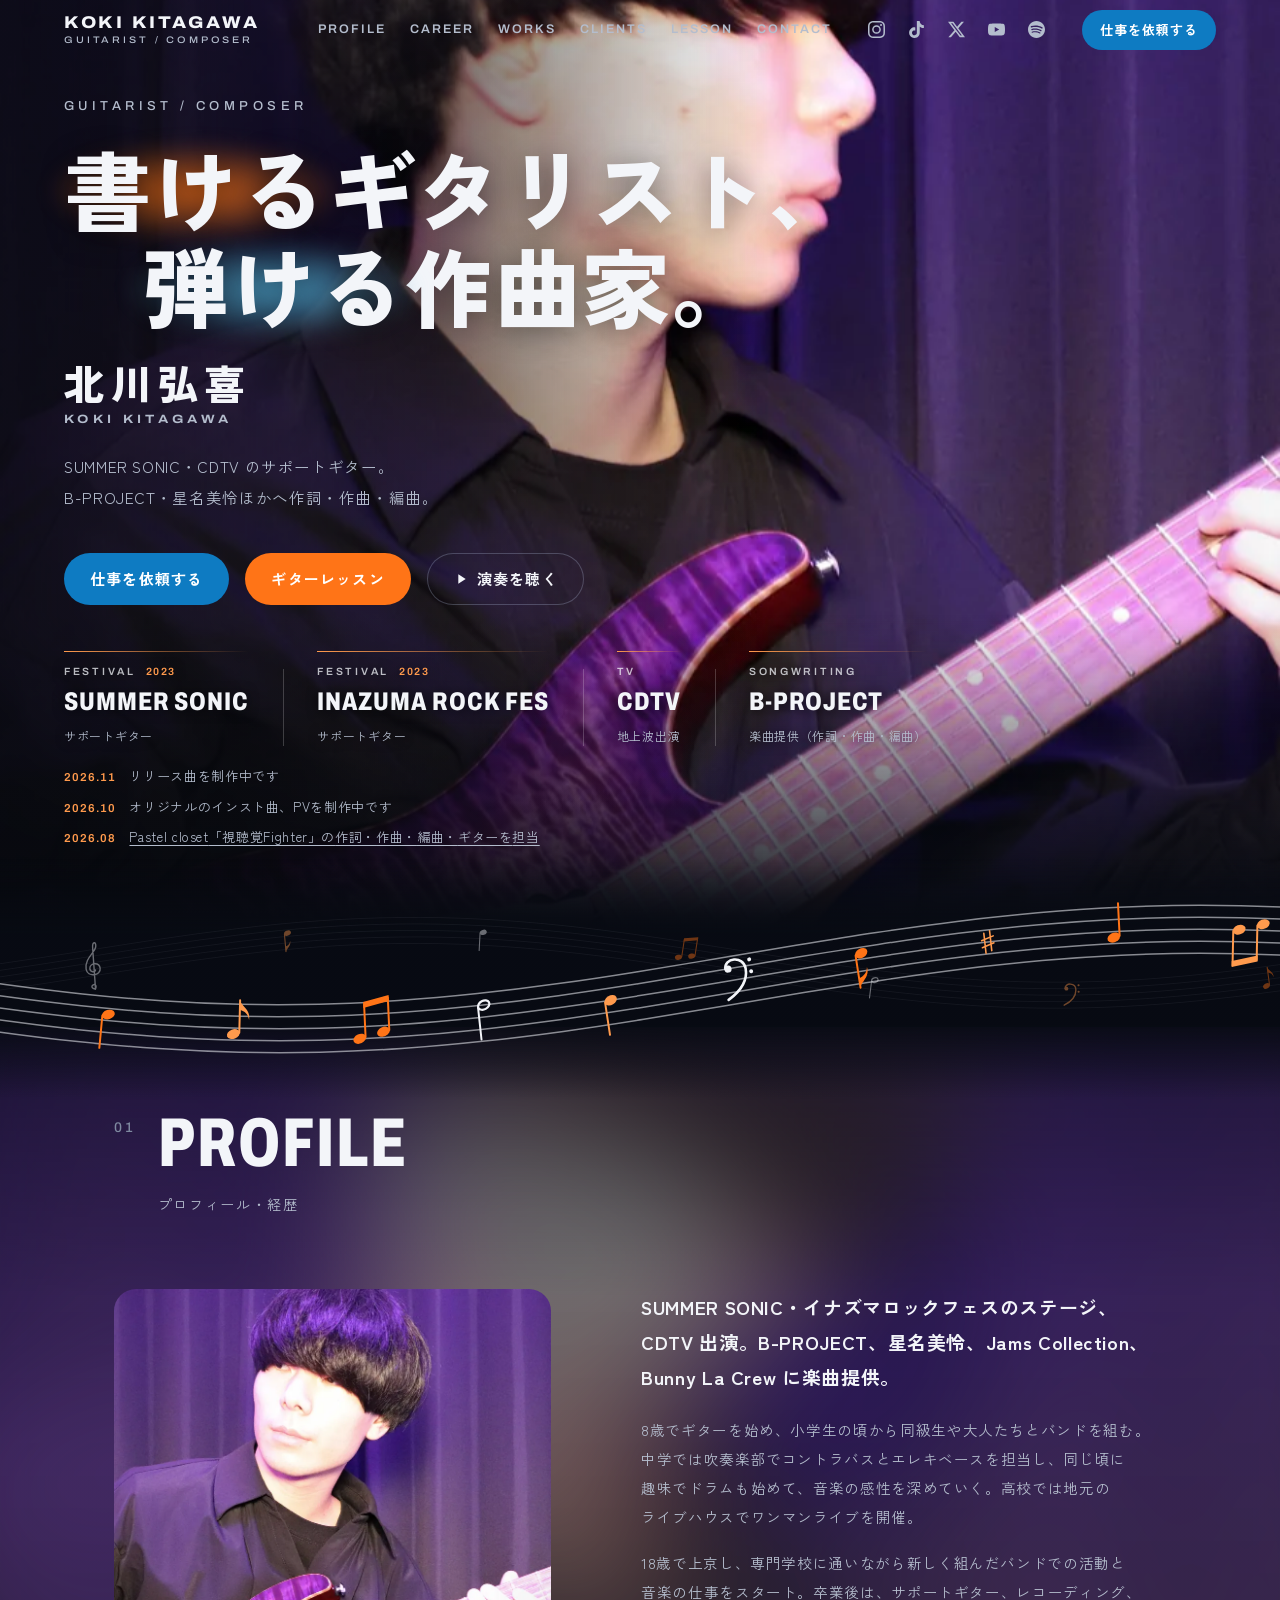
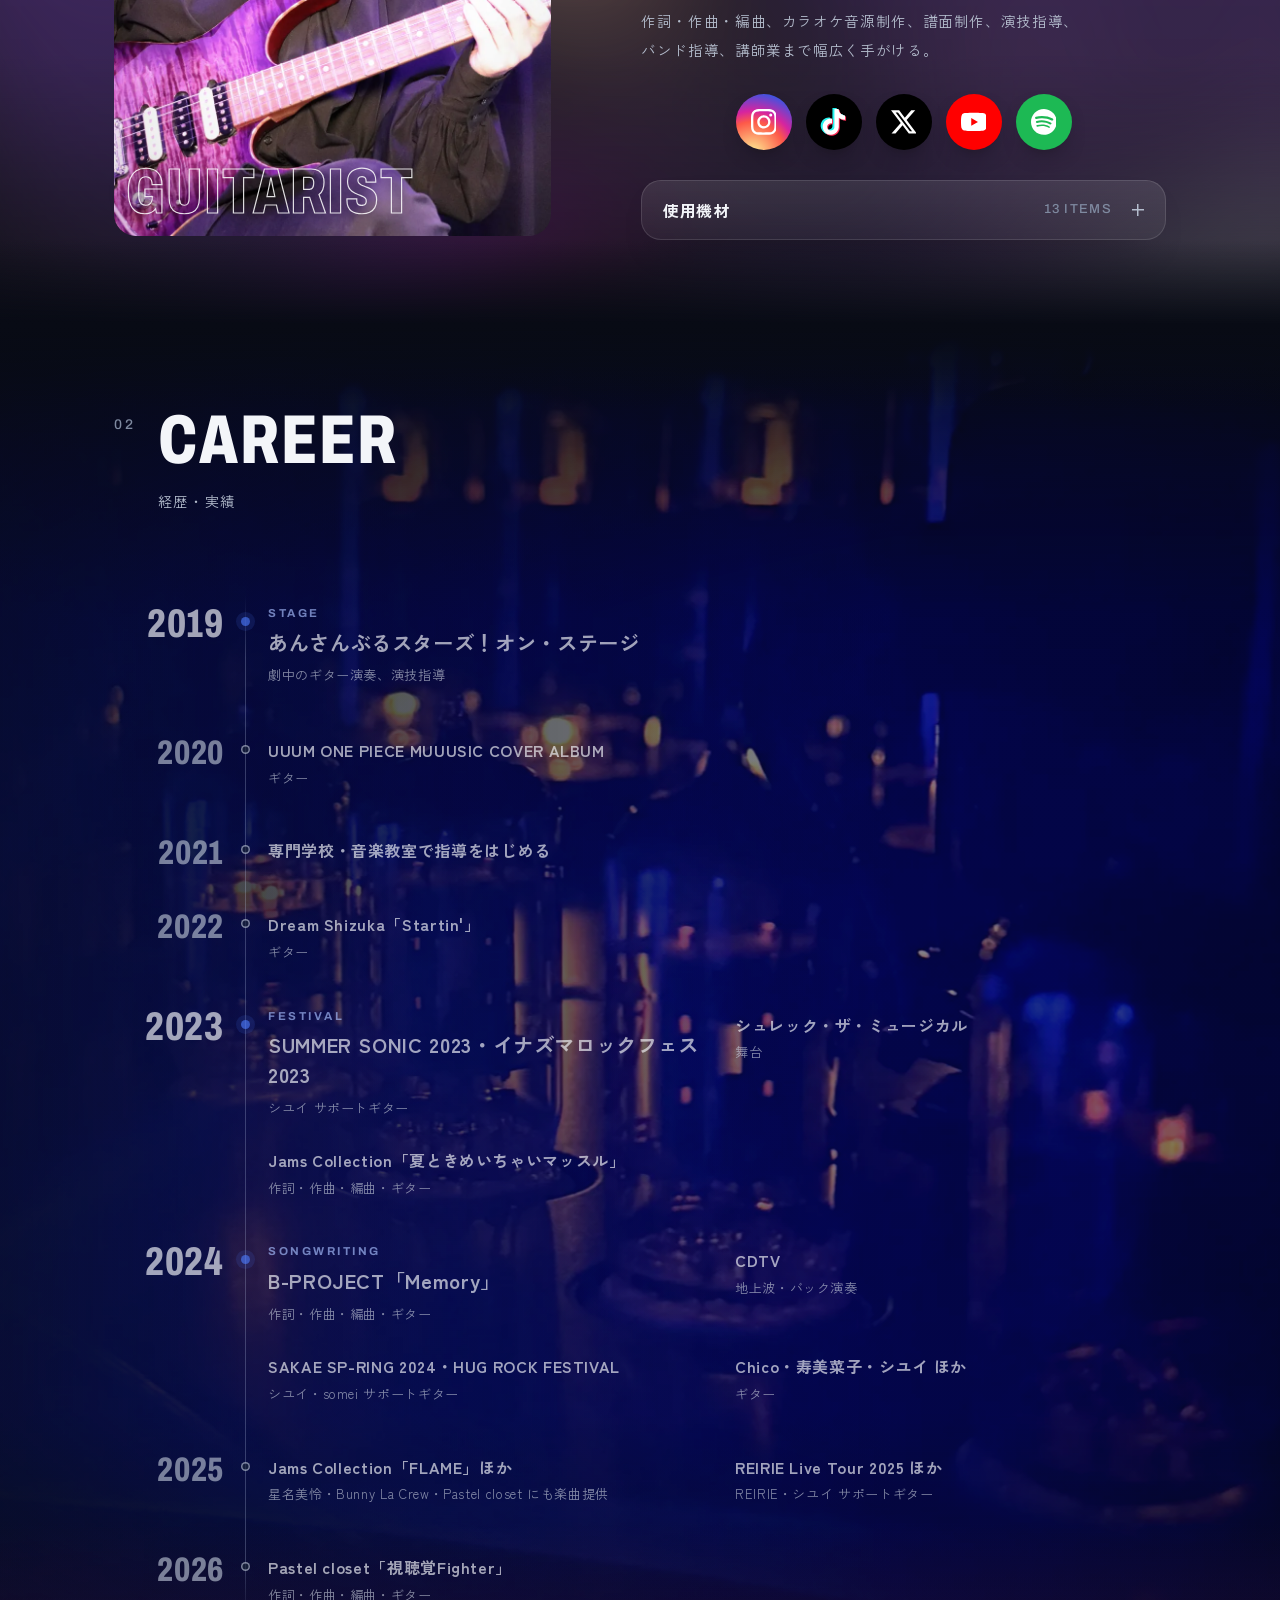
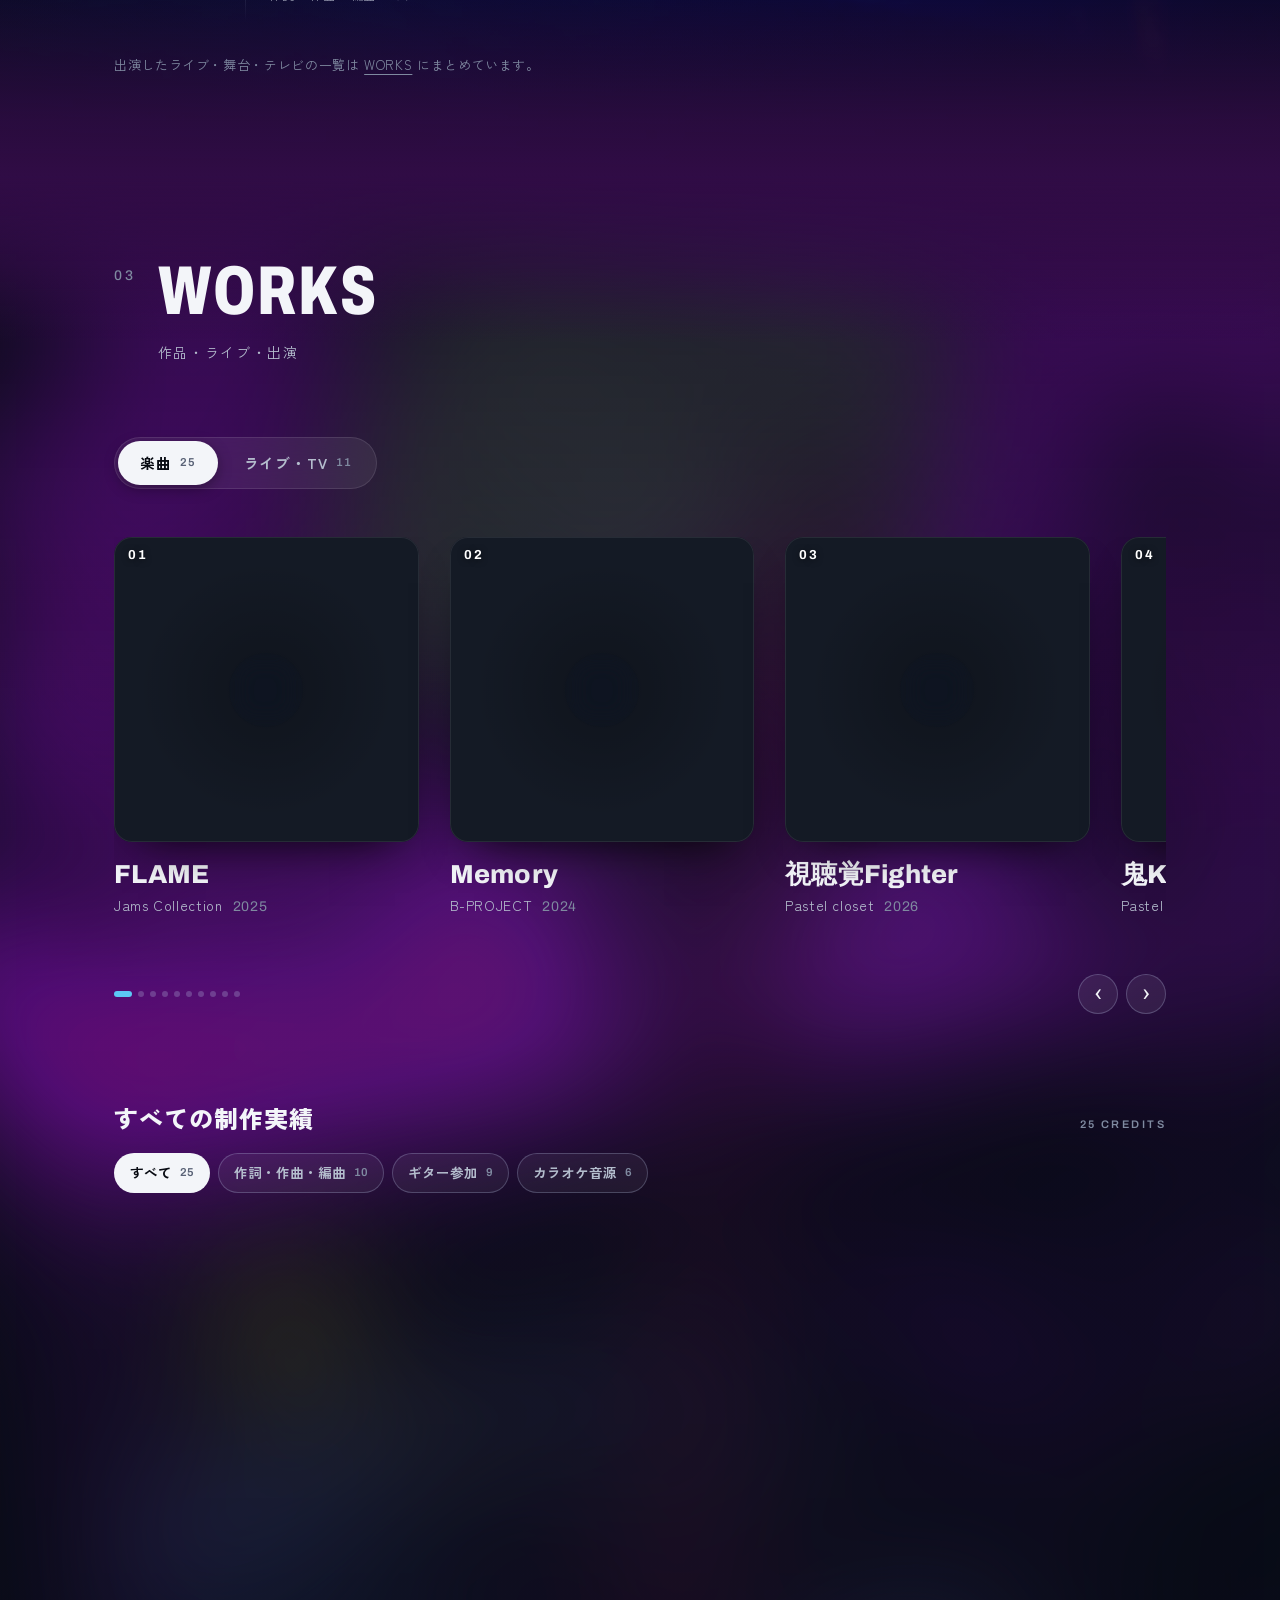
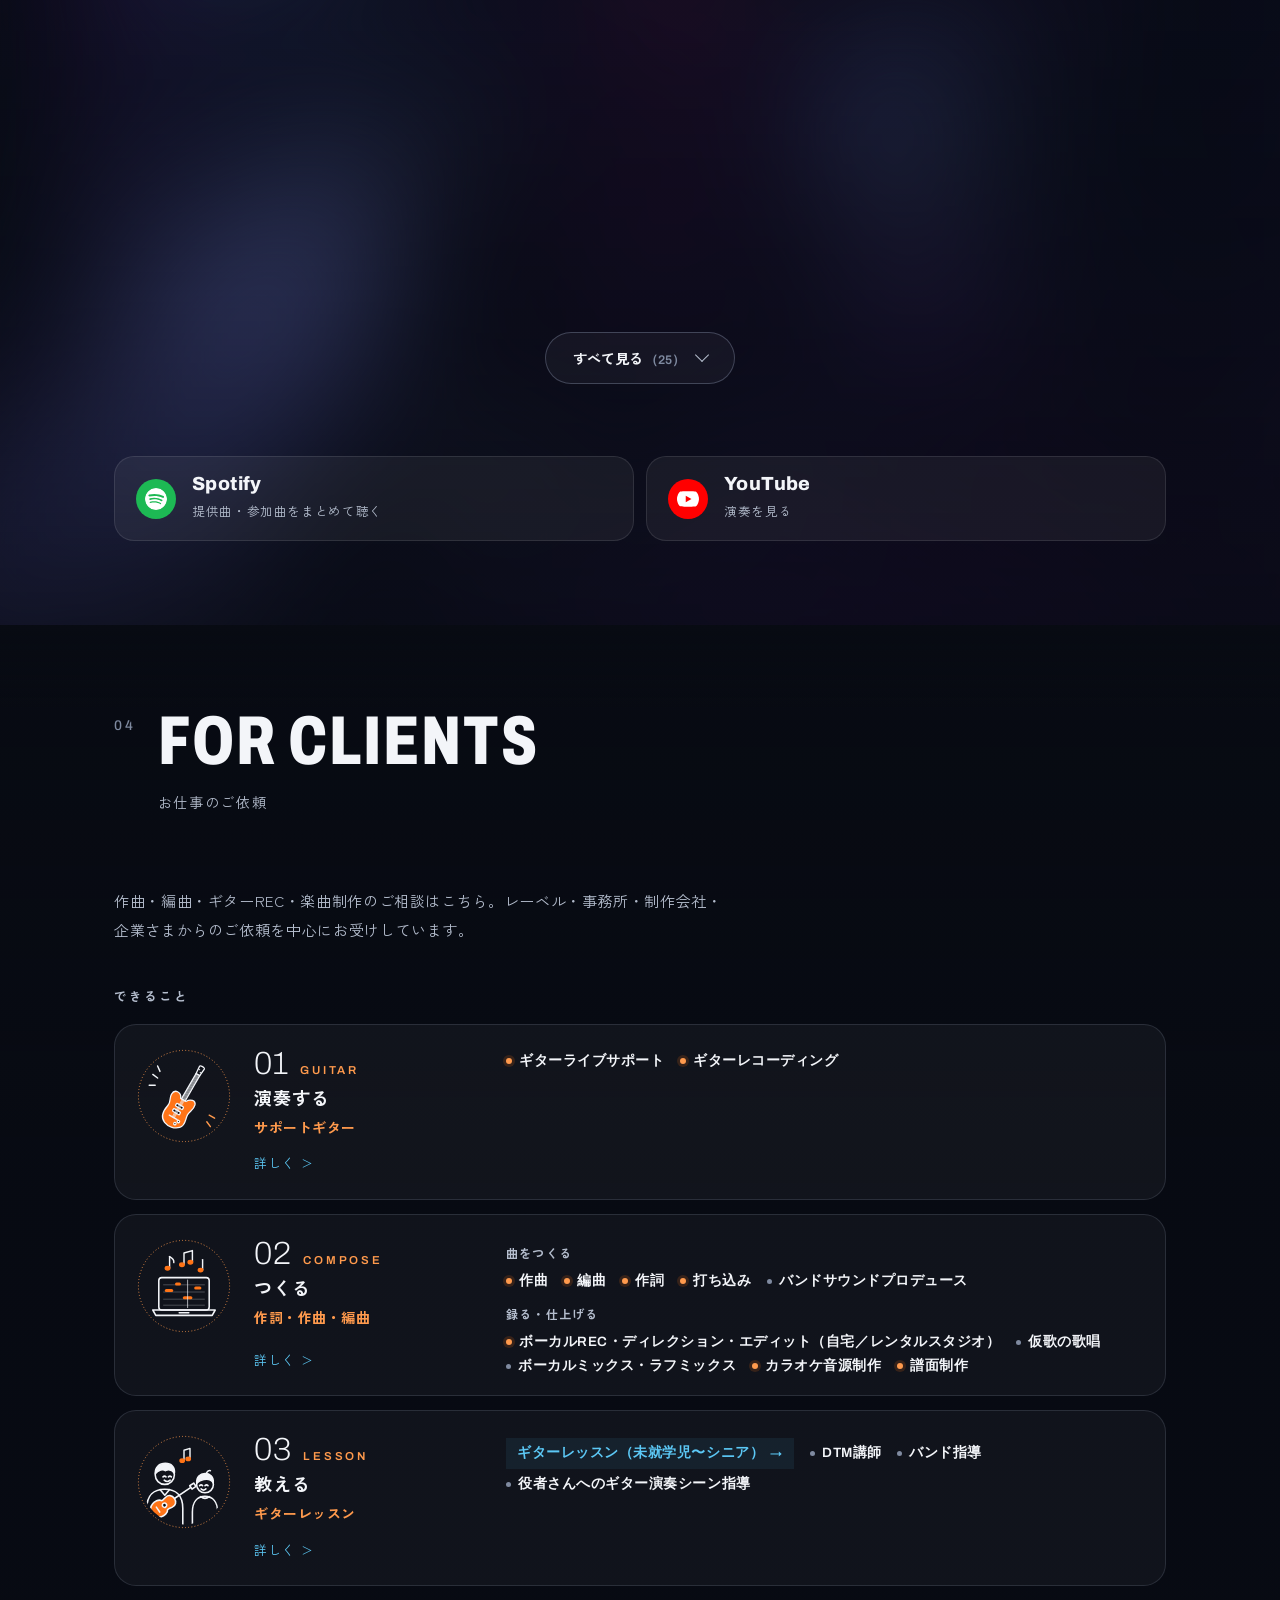
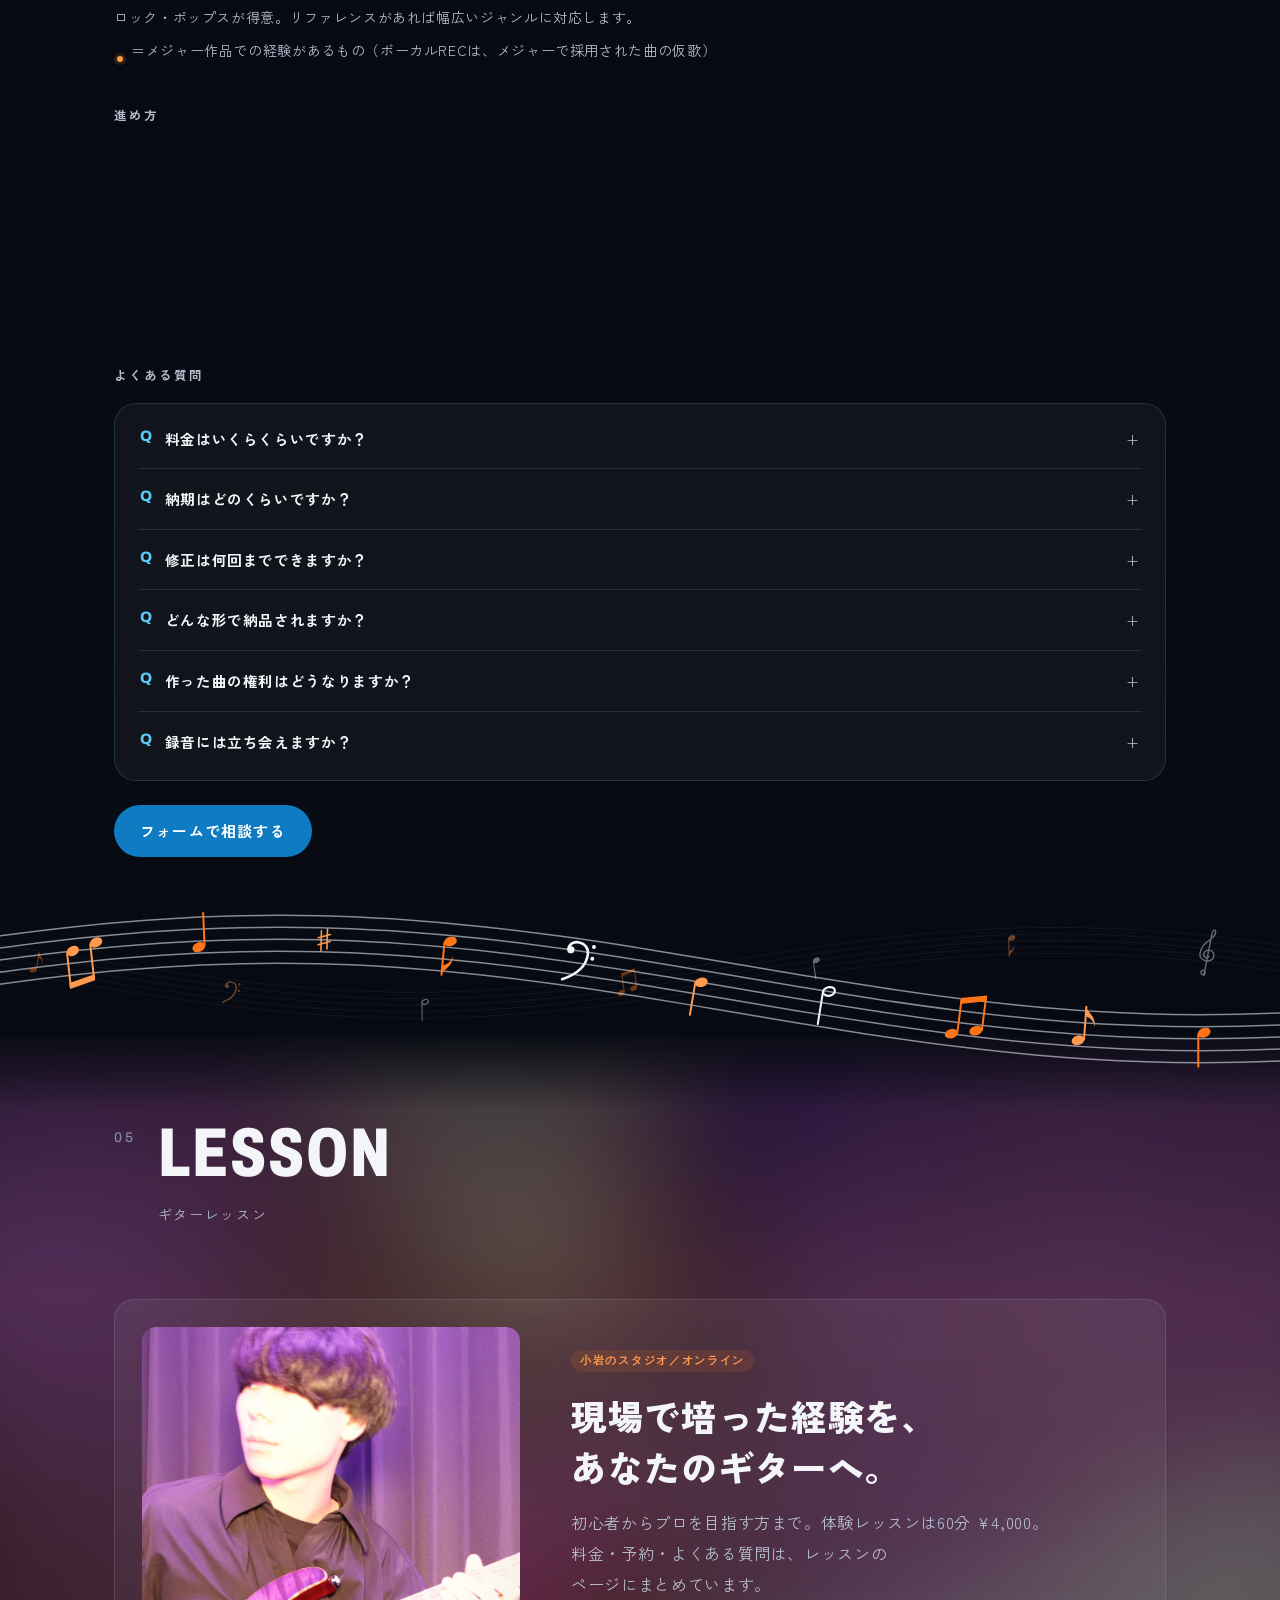
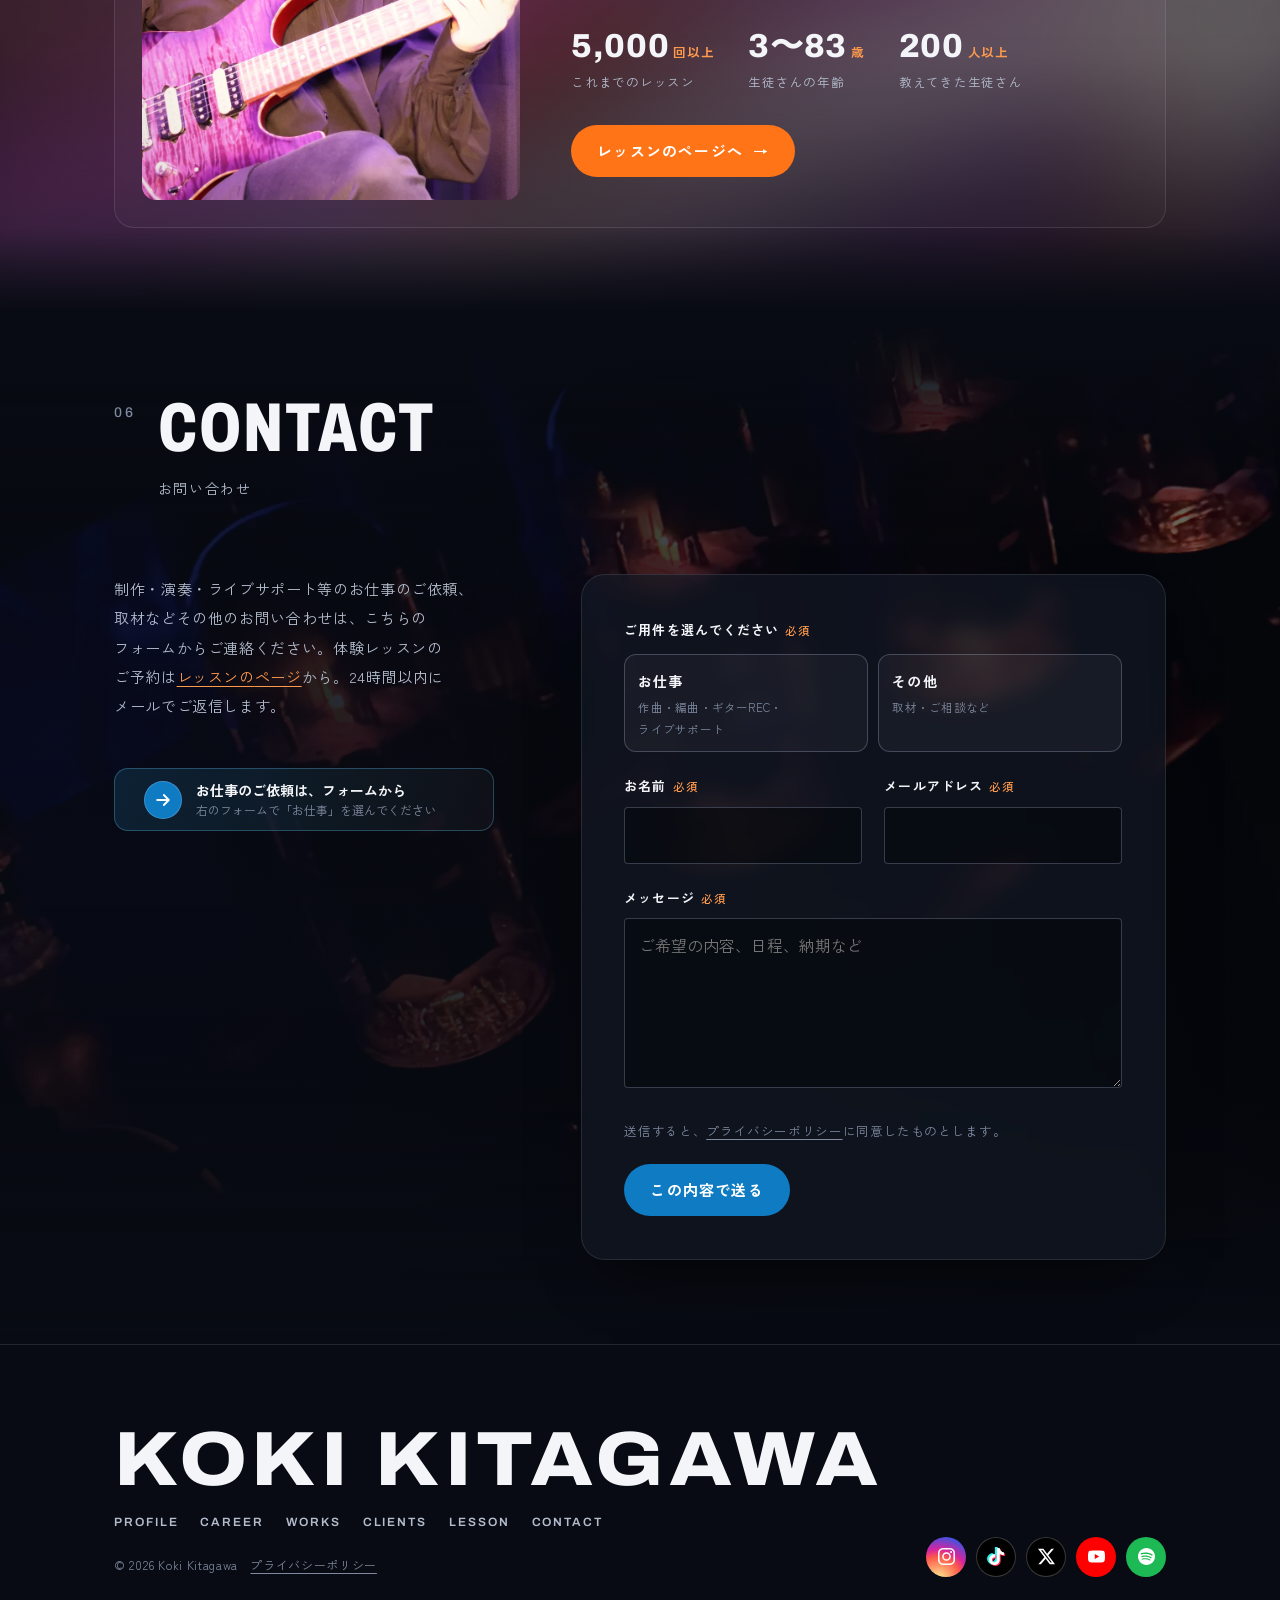
==== index.html @ ab293931 "トップの「演奏を聴く」：押したら制作実績へ移って代表曲（FLAME）をそのまま鳴らす" ====
<!doctype html>
<html lang="ja">
<head>
<meta charset="utf-8">
<meta name="viewport" content="width=device-width, initial-scale=1, viewport-fit=cover">
<meta name="color-scheme" content="dark">
<meta name="theme-color" content="#06080d">
<title>北川弘喜 | ギタリスト・作曲家／小岩・オンラインのギターレッスン Koki Kitagawa</title>
<meta name="description" content="書けるギタリスト、弾ける作曲家。北川弘喜（Koki Kitagawa）の公式サイト。ライブ・舞台・TVでのサポートギター、作詞・作曲・編曲。ギターレッスンは小岩（JR小岩駅近くのスタジオ）とオンラインで、初心者からプロ志向まで。">
<meta property="og:type" content="website">
<meta property="og:site_name" content="北川弘喜 Koki Kitagawa">
<meta property="og:locale" content="ja_JP">
<meta property="og:title" content="北川弘喜 Koki Kitagawa | 書けるギタリスト、弾ける作曲家。">
<meta property="og:description" content="ライブ・舞台・TVのサポートギター、作詞・作曲・編曲、ギターレッスン。">
<link rel="canonical" href="https://kokikitagawa.com/">
<meta property="og:url" content="https://kokikitagawa.com/">
<meta property="og:image" content="https://kokikitagawa.com/img/ogp.jpg">
<meta property="og:image:width" content="1200">
<meta property="og:image:height" content="630">
<meta property="og:image:alt" content="ギターを弾く北川弘喜。書けるギタリスト、弾ける作曲家。">
<meta name="twitter:card" content="summary_large_image">
<script type="application/ld+json">{"@context":"https://schema.org","@type":"ProfilePage","url":"https://kokikitagawa.com/","name":"北川弘喜 Koki Kitagawa 公式サイト","mainEntity":{"@id":"https://kokikitagawa.com/#person"}}</script>
<script type="application/ld+json">{"@context":"https://schema.org","@type":"Person","@id":"https://kokikitagawa.com/#person","name":"北川弘喜","image":"https://kokikitagawa.com/img/ogp.jpg","alternateName":"Koki Kitagawa","jobTitle":["ギタリスト","作曲家","編曲家","ギター講師"],"description":"書けるギタリスト、弾ける作曲家。SUMMER SONIC・イナズマロックフェスのステージ、CDTV 出演。B-PROJECT、星名美怜、Jams Collection、Bunny La Crew に楽曲提供。ライブ・TVのサポートギター、作詞・作曲・編曲のほか、2021年から小岩（東京都江戸川区）とオンラインでギターレッスンを続けている。","address":{"@type":"PostalAddress","addressRegion":"東京都","addressLocality":"江戸川区"},"url":"https://kokikitagawa.com/","sameAs":["https://www.instagram.com/kitagawa_koki/","https://www.tiktok.com/@koki.kitagawa","https://x.com/Gt_koki_","https://www.youtube.com/@KokiKitagawa","https://open.spotify.com/playlist/4vF3Pt0G9U2wvwlmTueu7q"],"knowsAbout":["ギター演奏","ギターレコーディング","作曲","編曲","作詞","ギターレッスン"]}</script>
<script type="application/ld+json">{"@context":"https://schema.org","@type":"WebSite","name":"北川弘喜 Koki Kitagawa","alternateName":["北川弘喜","Koki Kitagawa","KOKI KITAGAWA"],"url":"https://kokikitagawa.com/","inLanguage":"ja"}</script>
<script type="application/ld+json">{"@context":"https://schema.org","@type":"MusicComposition","name":"FLAME","composer":{"@id":"https://kokikitagawa.com/#person"},"lyricist":{"@id":"https://kokikitagawa.com/#person"},"dateCreated":"2025","recordedAs":{"@type":"MusicRecording","name":"FLAME","byArtist":{"@type":"MusicGroup","name":"Jams Collection"},"url":"https://open.spotify.com/track/7sTd15vzgK8YVyr6eWiVcE"}}</script>
<script type="application/ld+json">{"@context":"https://schema.org","@type":"MusicComposition","name":"Memory","composer":{"@id":"https://kokikitagawa.com/#person"},"lyricist":{"@id":"https://kokikitagawa.com/#person"},"dateCreated":"2024","recordedAs":{"@type":"MusicRecording","name":"Memory","byArtist":{"@type":"MusicGroup","name":"B-PROJECT"},"url":"https://open.spotify.com/track/3laM9HmVwaKT9ooW8K7pv5"}}</script>
<script type="application/ld+json">{"@context":"https://schema.org","@type":"MusicComposition","name":"視聴覚Fighter","composer":{"@id":"https://kokikitagawa.com/#person"},"lyricist":{"@id":"https://kokikitagawa.com/#person"},"dateCreated":"2026","recordedAs":{"@type":"MusicRecording","name":"視聴覚Fighter","byArtist":{"@type":"MusicGroup","name":"Pastel closet"},"url":"https://open.spotify.com/track/7d7lYGu9Xw5cHC8EYxwH4H"}}</script>
<script type="application/ld+json">{"@context":"https://schema.org","@type":"MusicComposition","name":"Now Feel Saddest!?","composer":{"@id":"https://kokikitagawa.com/#person"},"lyricist":{"@id":"https://kokikitagawa.com/#person"},"dateCreated":"2025","recordedAs":{"@type":"MusicRecording","name":"Now Feel Saddest!?","byArtist":{"@type":"MusicGroup","name":"星名美怜"},"url":"https://open.spotify.com/track/3QgR9KoAAjvt9fkKb9TSED"}}</script>
<script type="application/ld+json">{"@context":"https://schema.org","@type":"MusicComposition","name":"恋のエビデンス","composer":{"@id":"https://kokikitagawa.com/#person"},"lyricist":{"@id":"https://kokikitagawa.com/#person"},"dateCreated":"2025","recordedAs":{"@type":"MusicRecording","name":"恋のエビデンス","byArtist":{"@type":"MusicGroup","name":"Bunny La Crew"},"url":"https://open.spotify.com/track/7HQPCWoHAbQt44sOzpCib1"}}</script>
<script type="application/ld+json">{"@context":"https://schema.org","@type":"MusicComposition","name":"鬼KawaWe!!!","composer":{"@id":"https://kokikitagawa.com/#person"},"lyricist":{"@id":"https://kokikitagawa.com/#person"},"dateCreated":"2025","recordedAs":{"@type":"MusicRecording","name":"鬼KawaWe!!!","byArtist":{"@type":"MusicGroup","name":"Pastel closet"},"url":"https://open.spotify.com/track/41yUuXdDjcWTkUsHoptqqs"}}</script>
<link rel="preconnect" href="https://fonts.googleapis.com">
<link rel="preconnect" href="https://fonts.gstatic.com" crossorigin>
<link href="https://fonts.googleapis.com/css2?family=Archivo:wdth,wght@72..118,300..900&family=Zen+Kaku+Gothic+New:wght@400;500;700;900&display=swap" rel="stylesheet">
<link rel="icon" href="assets/favicon-48.png" sizes="48x48" type="image/png">
<link rel="apple-touch-icon" href="assets/apple-touch-icon.png">
<link rel="manifest" href="site.webmanifest">
<meta name="apple-mobile-web-app-title" content="北川弘喜">
<link rel="stylesheet" href="assets/css/kk-design-system.css?v=69foca">
<link rel="stylesheet" href="assets/css/site.css?v=1sk9aet">
<style>.ph-guitar::before{background-image:url("img/guitar-900.webp")}.ph-studio::before{background-image:url("img/studio-1000.webp")}.ph-lesson::before{background-image:url("img/lesson-900.webp")}.ph-stage::before{background-image:url("img/stage-1000.webp")}.ph-live::before{background-image:url("img/live-720.webp")}.ph-pedal::before{background-image:url("img/pedal-1200.webp")}.ph-play::before{background-image:url("img/play-1400.webp")}.ph-desk::before{background-image:url("img/desk-900.webp")}.ph-hands::before{background-image:url("img/hands-1400.webp")}.ph-guitars::before{background-image:url("img/guitars-900.webp")}#profile.sbg::before,#profile .sbg-low{background-image:url("img/profile-900.webp")}#works.sbg::before{background-image:url("img/studio-1000.webp")}#lesson.sbg::before{background-image:url("img/lesson-900.webp")}</style>
<script>document.documentElement.classList.add("js")</script>
<script async src="https://www.googletagmanager.com/gtag/js?id=G-5JD2YM6KF8"></script>
<script>window.dataLayer=window.dataLayer||[];function gtag(){dataLayer.push(arguments)}gtag("js",new Date());var kkF={ig:"instagram",x:"x",yt:"youtube",tt:"tiktok",sp:"spotify"}[(new URLSearchParams(location.search).get("from")||"").toLowerCase()];gtag("config","G-5JD2YM6KF8",{page_location:location.origin+location.pathname+(kkF?"?utm_source="+kkF+"&utm_medium=social":""),page_referrer:document.referrer.split("?")[0]});
document.addEventListener("click",function(e){var a=e.target.closest&&e.target.closest("a[href]");if(!a)return;var h=a.getAttribute("href")||"",w=location.pathname;if(/line\.me/.test(h))gtag("event","line_click",{place:w});else if(/yoyaku\.html/.test(h))gtag("event","booking_page_click",{place:w});else if(/lesson\.html/.test(h))gtag("event","lesson_page_click",{place:w});},true);</script>
</head>
<body>
<a class="sr" href="#main">本文へ</a>
<header class="hd" id="hd">
  <div class="wrap">
    <a class="logo" href="#top" aria-label="KOKI KITAGAWA トップへ">KOKI KITAGAWA<small>GUITARIST / COMPOSER</small></a>
    <nav class="nav" id="nav" aria-label="ページ内">
      <a href="#profile">PROFILE</a><a href="#career">CAREER</a><a href="#works">WORKS</a><a href="#clients">CLIENTS</a><a href="lesson.html">LESSON</a><a href="#contact">CONTACT</a>
    </nav>
    <div class="sns"><a class="c-ig" href="https://www.instagram.com/kitagawa_koki/" target="_blank" rel="noopener" aria-label="Instagram"><svg viewBox="0 0 24 24" aria-hidden="true"><path d="M7.0301.084c-1.2768.0602-2.1487.264-2.911.5634-.7888.3075-1.4575.72-2.1228 1.3877-.6652.6677-1.075 1.3368-1.3802 2.127-.2954.7638-.4956 1.6365-.552 2.914-.0564 1.2775-.0689 1.6882-.0626 4.947.0062 3.2586.0206 3.6671.0825 4.9473.061 1.2765.264 2.1482.5635 2.9107.308.7889.72 1.4573 1.388 2.1228.6679.6655 1.3365 1.0743 2.1285 1.38.7632.295 1.6361.4961 2.9134.552 1.2773.056 1.6884.069 4.9462.0627 3.2578-.0062 3.668-.0207 4.9478-.0814 1.28-.0607 2.147-.2652 2.9098-.5633.7889-.3086 1.4578-.72 2.1228-1.3881.665-.6682 1.0745-1.3378 1.3795-2.1284.2957-.7632.4966-1.636.552-2.9124.056-1.2809.0692-1.6898.063-4.948-.0063-3.2583-.021-3.6668-.0817-4.9465-.0607-1.2797-.264-2.1487-.5633-2.9117-.3084-.7889-.72-1.4568-1.3876-2.1228C21.2982 1.33 20.628.9208 19.8378.6165 19.074.321 18.2017.1197 16.9244.0645 15.6471.0093 15.236-.005 11.977.0014 8.718.0076 8.31.0215 7.0301.0839m.1402 21.6932c-1.17-.0509-1.8053-.2453-2.2287-.408-.5606-.216-.96-.4771-1.3819-.895-.422-.4178-.6811-.8186-.9-1.378-.1644-.4234-.3624-1.058-.4171-2.228-.0595-1.2645-.072-1.6442-.079-4.848-.007-3.2037.0053-3.583.0607-4.848.05-1.169.2456-1.805.408-2.2282.216-.5613.4762-.96.895-1.3816.4188-.4217.8184-.6814 1.3783-.9003.423-.1651 1.0575-.3614 2.227-.4171 1.2655-.06 1.6447-.072 4.848-.079 3.2033-.007 3.5835.005 4.8495.0608 1.169.0508 1.8053.2445 2.228.408.5608.216.96.4754 1.3816.895.4217.4194.6816.8176.9005 1.3787.1653.4217.3617 1.056.4169 2.2263.0602 1.2655.0739 1.645.0796 4.848.0058 3.203-.0055 3.5834-.061 4.848-.051 1.17-.245 1.8055-.408 2.2294-.216.5604-.4763.96-.8954 1.3814-.419.4215-.8181.6811-1.3783.9-.4224.1649-1.0577.3617-2.2262.4174-1.2656.0595-1.6448.072-4.8493.079-3.2045.007-3.5825-.006-4.848-.0608M16.953 5.5864A1.44 1.44 0 1 0 18.39 4.144a1.44 1.44 0 0 0-1.437 1.4424M5.8385 12.012c.0067 3.4032 2.7706 6.1557 6.173 6.1493 3.4026-.0065 6.157-2.7701 6.1506-6.1733-.0065-3.4032-2.771-6.1565-6.174-6.1498-3.403.0067-6.156 2.771-6.1496 6.1738M8 12.0077a4 4 0 1 1 4.008 3.9921A3.9996 3.9996 0 0 1 8 12.0077"/></svg></a><a class="c-tt" href="https://www.tiktok.com/@koki.kitagawa" target="_blank" rel="noopener" aria-label="TikTok"><svg viewBox="0 0 24 24" aria-hidden="true"><path d="M12.53.02c1.31-.02 2.61-.01 3.91-.02.08 1.53.63 3.09 1.75 4.17 1.12 1.11 2.7 1.62 4.24 1.79v4.03c-1.44-.05-2.89-.35-4.2-.97-.57-.26-1.1-.59-1.62-.93-.01 2.92.01 5.84-.02 8.75-.08 1.4-.54 2.79-1.35 3.94-1.31 1.92-3.58 3.17-5.91 3.21-1.43.08-2.86-.31-4.08-1.03-2.02-1.19-3.44-3.37-3.65-5.71-.02-.5-.03-1-.01-1.49.18-1.9 1.12-3.72 2.58-4.96 1.66-1.44 3.98-2.13 6.15-1.72.02 1.48-.04 2.96-.04 4.44-.99-.32-2.15-.23-3.02.37-.63.41-1.11 1.04-1.36 1.75-.21.51-.15 1.07-.14 1.61.24 1.64 1.82 3.02 3.5 2.87 1.12-.01 2.19-.66 2.77-1.61.19-.33.4-.67.41-1.06.1-1.79.06-3.57.07-5.36.01-4.03-.01-8.05.02-12.07z"/></svg></a><a class="c-x" href="https://x.com/Gt_koki_" target="_blank" rel="noopener" aria-label="X"><svg viewBox="0 0 24 24" aria-hidden="true"><path d="M18.901 1.153h3.68l-8.04 9.19L24 22.846h-7.406l-5.8-7.584-6.638 7.584H.474l8.6-9.83L0 1.154h7.594l5.243 6.932ZM17.61 20.644h2.039L6.486 3.24H4.298Z"/></svg></a><a class="c-yt" href="https://www.youtube.com/@KokiKitagawa" target="_blank" rel="noopener" aria-label="YouTube"><svg viewBox="0 0 24 24" aria-hidden="true"><path d="M23.498 6.186a3.016 3.016 0 0 0-2.122-2.136C19.505 3.545 12 3.545 12 3.545s-7.505 0-9.377.505A3.017 3.017 0 0 0 .502 6.186C0 8.07 0 12 0 12s0 3.93.502 5.814a3.016 3.016 0 0 0 2.122 2.136c1.871.505 9.376.505 9.376.505s7.505 0 9.377-.505a3.015 3.015 0 0 0 2.122-2.136C24 15.93 24 12 24 12s0-3.93-.502-5.814zM9.545 15.568V8.432L15.818 12l-6.273 3.568z"/></svg></a><a class="c-sp" href="https://open.spotify.com/playlist/4vF3Pt0G9U2wvwlmTueu7q" target="_blank" rel="noopener" aria-label="Spotify"><svg viewBox="0 0 24 24" aria-hidden="true"><path d="M12 0C5.4 0 0 5.4 0 12s5.4 12 12 12 12-5.4 12-12S18.66 0 12 0zm5.521 17.34c-.24.359-.66.48-1.021.24-2.82-1.74-6.36-2.101-10.561-1.141-.418.122-.779-.179-.899-.539-.12-.421.18-.78.54-.9 4.56-1.021 8.52-.6 11.64 1.32.42.18.479.659.301 1.02zm1.44-3.3c-.301.42-.841.6-1.262.3-3.239-1.98-8.159-2.58-11.939-1.38-.479.12-1.02-.12-1.14-.6-.12-.48.12-1.021.6-1.141C9.6 9.9 15 10.561 18.72 12.84c.361.181.54.78.241 1.2zm.12-3.36C15.24 8.4 8.82 8.16 5.16 9.301c-.6.179-1.2-.181-1.38-.721-.18-.601.18-1.2.72-1.381 4.26-1.26 11.28-1.02 15.721 1.621.539.3.719 1.02.419 1.56-.299.421-1.02.599-1.559.3z"/></svg></a></div>
    <button class="btn gr sm" type="button" data-open="お仕事">仕事を<wbr>依頼する</button>
    <button class="menu-btn" type="button" id="menuBtn" aria-label="メニューを開く" aria-expanded="false" aria-controls="menu"><i></i></button>
  </div>
</header>

<main id="main">
<section class="hero" id="top" aria-label="北川弘喜">
      <i class="hero-blur" aria-hidden="true" style="background-image:url('img/hero-sp-900.webp')"></i>
      <picture><source media="(max-width:820px)" srcset="img/hero-sp-900.webp"><img src="img/hero-pc-2000.webp" alt="紫の照明の中、ギターのネックを斜めに構えて弾く北川弘喜" fetchpriority="high"></picture>
      <div class="wrap">
        <p class="role">GUITARIST / COMPOSER</p>
        <h1 class="cp"><span class="l1"><em class="kw or">書ける</em>ギタリスト、</span><span class="l2"><em class="kw bl">弾ける</em>作曲家。</span></h1>
        <p class="name nm2"><span class="jp">北川弘喜</span><span class="en">KOKI KITAGAWA</span></p>
        <p class="lead">SUMMER SONIC・<wbr>CDTV の<wbr>サポートギター。<br>B-PROJECT・<wbr>星名美怜ほかへ<wbr>作詞・<wbr>作曲・<wbr>編曲。</p>
        <div class="cta cta3">
          <button class="btn gr" type="button" data-open="お仕事">仕事を<wbr>依頼する</button>
          <a class="btn or" href="lesson.html">ギターレッスン</a>
          <a class="btn line listen" href="#works"><svg viewBox="0 0 24 24" aria-hidden="true" width="14" height="14"><path d="M8 5v14l11-7z" fill="currentColor"/></svg>演奏を<wbr>聴く</a>
        </div>
        <ul class="marks v-a" aria-label="主な実績">
          <li><i>FESTIVAL<em>2023</em></i><b>SUMMER SONIC</b><span>サポートギター</span></li>
          <li><i>FESTIVAL<em>2023</em></i><b>INAZUMA ROCK FES</b><span>サポートギター</span></li>
          <li><i>TV</i><b>CDTV</b><span>地上波出演</span></li>
          <li><i>SONGWRITING</i><b>B-PROJECT</b><span>楽曲提供<wbr>（作詞・<wbr>作曲・<wbr>編曲）</span></li>
        </ul>
        <ul class="news" aria-label="お知らせ"><li><time>2026.11</time><span>リリース曲を<wbr>制作中です</span></li><li><time>2026.10</time><span>オリジナルの<wbr>インスト曲、<wbr>PVを<wbr>制作中です</span></li><li><time>2026.08</time><a href="https://open.spotify.com/track/7d7lYGu9Xw5cHC8EYxwH4H" target="_blank" rel="noopener">Pastel closet<wbr>「視聴覚Fighter」の<wbr>作詞・<wbr>作曲・<wbr>編曲・<wbr>ギターを<wbr>担当</a></li></ul>
      </div>
    </section><div class="ribbon wave" aria-hidden="true"><svg class="staffs pc" viewBox="0 0 1440 240" preserveAspectRatio="xMidYMid slice" focusable="false" data-rw="1440" data-rev="0">
      <g class="st-back st-layer" data-f="103.8,32.4,0.00489,2.3" data-s="6.5" data-dur="78"><path class="ln l0" d="M-159.9 123.2C-133.5 123.4 -107.1 122.8 -80.7 121.4C-54.3 120 -27.8 117.8 -1.4 115C25.1 112.2 51.6 108.8 78.2 105C104.7 101.3 131.3 97.1 158 92.9C184.6 88.7 211.3 84.4 238.1 80.4C264.8 76.4 291.6 72.7 318.5 69.5C345.3 66.3 372.2 63.6 399.1 61.8C426 59.9 452.9 58.8 479.9 58.5C506.8 58.2 533.7 58.7 560.7 60.1C587.6 61.5 614.5 63.6 641.3 66.4C668.2 69.2 695 72.6 721.8 76.4C748.6 80.2 775.3 84.4 802 88.6C828.7 92.8 855.3 97.1 881.9 101.1C908.5 105.1 935.1 108.8 961.6 112C988 115.2 1014.5 117.8 1040.9 119.7C1067.4 121.6 1093.8 122.8 1120.2 123.1C1146.6 123.4 1173 122.9 1199.4 121.7C1225.8 120.4 1252.2 118.3 1278.7 115.6C1305.1 112.9 1331.6 109.6 1358.2 105.8C1384.7 102.1 1411.3 98 1438 93.8C1464.6 89.6 1491.3 85.3 1518.1 81.3C1544.8 77.2 1571.6 73.4 1598.4 70.2"/><path class="ln l1" d="M-159.9 129.7C-133.4 129.9 -106.9 129.3 -80.3 127.9C-53.8 126.5 -27.3 124.3 -0.7 121.5C25.9 118.7 52.5 115.3 79.1 111.5C105.7 107.7 132.3 103.5 159 99.3C185.6 95.1 212.3 90.8 239 86.8C265.7 82.8 292.5 79.1 319.2 75.9C346 72.7 372.8 70.1 399.5 68.2C426.3 66.4 453.1 65.3 479.9 65C506.7 64.7 533.5 65.2 560.3 66.6C587.1 67.9 613.9 70.1 640.7 72.9C667.4 75.7 694.2 79.1 720.9 82.8C747.6 86.6 774.3 90.8 801 95C827.7 99.2 854.3 103.5 881 107.5C907.6 111.5 934.2 115.2 960.8 118.4C987.4 121.6 1013.9 124.3 1040.5 126.2C1067 128.1 1093.5 129.3 1120.1 129.6C1146.6 129.9 1173.1 129.4 1199.7 128.2C1226.2 126.9 1252.8 124.8 1279.3 122.1C1305.9 119.4 1332.5 116 1359.1 112.3C1385.7 108.5 1412.3 104.4 1439 100.2C1465.6 96 1492.3 91.7 1519 87.7C1545.7 83.7 1572.5 79.9 1599.2 76.6"/><path class="ln l2" d="M-160 136.2C-133.3 136.4 -106.7 135.8 -80 134.4C-53.3 133 -26.7 130.8 0 128C26.7 125.1 53.3 121.7 80 117.9C106.7 114.1 133.3 109.9 160 105.7C186.7 101.5 213.3 97.3 240 93.3C266.7 89.3 293.3 85.6 320 82.4C346.7 79.2 373.3 76.6 400 74.7C426.7 72.9 453.3 71.8 480 71.5C506.7 71.2 533.3 71.7 560 73.1C586.7 74.4 613.3 76.6 640 79.3C666.7 82.1 693.3 85.5 720 89.3C746.7 93.1 773.3 97.2 800 101.4C826.7 105.6 853.3 109.9 880 113.9C906.7 117.9 933.3 121.7 960 124.9C986.7 128.1 1013.3 130.7 1040 132.7C1066.7 134.6 1093.3 135.8 1120 136.1C1146.7 136.4 1173.3 135.9 1200 134.7C1226.7 133.4 1253.3 131.3 1280 128.6C1306.7 125.8 1333.3 122.5 1360 118.7C1386.7 115 1413.3 110.8 1440 106.6C1466.7 102.4 1493.3 98.2 1520 94.1C1546.7 90.1 1573.3 86.3 1600 83.1"/><path class="ln l3" d="M-160.1 142.7C-133.3 142.9 -106.5 142.3 -79.7 140.9C-52.9 139.4 -26.1 137.2 0.7 134.4C27.4 131.6 54.2 128.2 80.9 124.3C107.6 120.5 134.3 116.4 161 112.2C187.7 107.9 214.3 103.7 241 99.7C267.6 95.7 294.2 92 320.8 88.8C347.3 85.7 373.9 83.1 400.5 81.2C427 79.4 453.5 78.3 480.1 78C506.6 77.7 533.1 78.2 559.7 79.6C586.2 80.9 612.8 83 639.3 85.8C665.9 88.6 692.5 92 719.1 95.7C745.7 99.5 772.3 103.6 799 107.8C825.6 112 852.3 116.3 879 120.3C905.7 124.4 932.5 128.1 959.2 131.3C986 134.5 1012.7 137.2 1039.5 139.1C1066.3 141.1 1093.1 142.3 1119.9 142.6C1146.7 142.9 1173.5 142.4 1200.3 141.1C1227.1 139.8 1253.9 137.8 1280.7 135C1307.4 132.3 1334.2 128.9 1360.9 125.2C1387.6 121.4 1414.3 117.3 1441 113.1C1467.7 108.8 1494.3 104.6 1521 100.5C1547.6 96.5 1574.2 92.8 1600.8 89.5"/><path class="ln l4" d="M-160.1 149.2C-133.2 149.4 -106.2 148.8 -79.3 147.3C-52.4 145.9 -25.5 143.7 1.4 140.9C28.2 138.1 55.1 134.6 81.8 130.8C108.6 127 135.3 122.8 162 118.6C188.7 114.4 215.3 110.1 241.9 106.1C268.5 102.1 295 98.4 321.5 95.3C348 92.1 374.5 89.6 400.9 87.7C427.3 85.9 453.7 84.7 480.1 84.5C506.5 84.2 532.9 84.7 559.3 86.1C585.8 87.4 612.2 89.5 638.7 92.3C665.1 95 691.6 98.4 718.2 102.2C744.7 105.9 771.3 110 798 114.3C824.6 118.5 851.3 122.7 878.1 126.8C904.8 130.8 931.6 134.6 958.4 137.8C985.3 141 1012.2 143.7 1039.1 145.6C1066 147.6 1092.9 148.8 1119.8 149.1C1146.8 149.4 1173.7 148.9 1200.6 147.6C1227.5 146.3 1254.5 144.2 1281.3 141.5C1308.2 138.7 1335 135.4 1361.8 131.6C1388.6 127.8 1415.3 123.7 1442 119.5C1468.7 115.3 1495.4 111 1521.9 107C1548.5 103 1575.1 99.2 1601.6 96"/><g class="nt c-o" transform="translate(-160 136.2) rotate(0.5)"><g transform="scale(0.54) translate(0 6)"><ellipse rx="6.6" ry="4.7" transform="rotate(-22)"/><path class="sk" d="M5.9 -1.5V-34"/></g></g><g class="nt c-w" transform="translate(35.6 123.9) rotate(-7.1)"><g transform="scale(0.54) translate(0 0)"><path class="sk cl" transform="translate(0 8)" d="M-1 40c-6 1.5-9-5.5-3.5-7.5c4.5-1.5 7 4.5 2.5 9M-1.5 41L5-34C6-48 14-46 11-36C8-26-13-18-13 2C-13 18 13 18 13 4C13-8-5-9-6 2C-6.5 9 3 11 4 6"/></g></g><g class="nt c-h" transform="translate(231.1 94.6) rotate(-8.6)"><g transform="scale(0.54) translate(0 -6)"><ellipse rx="6.6" ry="4.7" transform="rotate(-22)"/><path class="sk" d="M-5.9 1.5V34"/><path d="M-5.9 34c1.5-6 11-9 9.5-19.5c-1.2 6-4.5 8.5-9.5 10z"/></g></g><g class="nt c-w" transform="translate(426.7 73.1) rotate(-2.9)"><g transform="scale(0.54) translate(0 0)"><ellipse rx="6.6" ry="4.7" transform="rotate(-22)"/><path class="sk" d="M-5.9 1.5V34"/></g></g><g class="nt c-o" transform="translate(622.2 77.6) rotate(5.3)"><g transform="scale(0.54) translate(0 6)"><ellipse rx="6.6" ry="4.7" transform="rotate(-22)"/><ellipse cx="24" cy="-6" rx="6.6" ry="4.7" transform="rotate(-22 24 -6)"/><path class="sk" d="M5.9 -1.5V-34M29.9 -7.5V-40"/><path d="M5 -36.5L30.8 -42.5V-36.5L5 -30.5z"/></g></g><g class="nt c-w" transform="translate(817.8 104.2) rotate(9)"><g transform="scale(0.54) translate(0 -6)"><ellipse class="hol" rx="6" ry="4.3" transform="rotate(-22)"/><path class="sk" d="M-5.9 1.5V34"/></g></g><g class="nt c-h" transform="translate(1013.3 130.5) rotate(5.1)"><g transform="scale(0.54) translate(0 0)"><path class="sk cl" d="M-9-12.5C-9-23.5 11-23.5 11-9.5C11 4.5-1 13.5-11 18.5"/><circle cx="-6.5" cy="-12" r="3.6"/><circle cx="16" cy="-18" r="2"/><circle cx="16" cy="-6" r="2"/></g></g><g class="nt c-o" transform="translate(1208.9 134.2) rotate(-3.1)"><g transform="scale(0.54) translate(0 12)"><ellipse rx="6.6" ry="4.7" transform="rotate(-22)"/><path class="sk" d="M5.9 -1.5V-34"/><path d="M5.9 -34c1.5 6 11 9 9.5 19.5c-1.2-6-4.5-8.5-9.5-10z"/></g></g><g class="nt c-w" transform="translate(1404.4 112.2) rotate(-8.7)"><g transform="scale(0.54) translate(0 -12)"><ellipse rx="6.6" ry="4.7" transform="rotate(-22)"/><path class="sk" d="M-5.9 1.5V34"/></g></g></g>
      <g class="st-front st-layer" data-f="120,49.68,0.0034,0.35" data-s="12" data-dur="48"><path class="ln l0" d="M-156.1 86.7C-129.3 91.2 -102.6 95.7 -76 100.2C-49.4 104.7 -22.8 109.1 3.8 113.3C30.3 117.5 56.8 121.5 83.3 125.2C109.7 128.8 136.1 132.1 162.5 134.9C188.9 137.7 215.3 140 241.6 141.7C267.9 143.5 294.2 144.7 320.5 145.3C346.8 145.8 373.1 145.8 399.4 145.2C425.7 144.6 452 143.3 478.4 141.6C504.7 139.8 531.1 137.4 557.4 134.6C583.8 131.8 610.3 128.5 636.7 124.8C663.2 121.2 689.7 117.2 716.2 112.9C742.8 108.7 769.4 104.2 796 99.8C822.7 95.3 849.3 90.7 876.1 86.3C902.8 81.9 929.6 77.5 956.4 73.5C983.3 69.5 1010.1 65.7 1037 62.4C1064 59.1 1090.9 56.1 1117.9 53.8C1144.9 51.4 1171.9 49.5 1198.9 48.3C1225.9 47 1252.9 46.3 1280 46.3C1307 46.3 1334 46.9 1361.1 48.1C1388.1 49.3 1415.1 51.1 1442.1 53.4C1469.1 55.8 1496 58.7 1522.9 62C1549.8 65.3 1576.7 69 1603.5 73"/><path class="ln l1" d="M-158 98.6C-131.3 103 -104.7 107.5 -78 112C-51.4 116.5 -24.7 121 1.9 125.2C28.5 129.4 55.1 133.4 81.6 137.1C108.2 140.7 134.7 144 161.3 146.8C187.8 149.6 214.3 151.9 240.8 153.7C267.3 155.5 293.8 156.7 320.3 157.3C346.8 157.8 373.2 157.8 399.7 157.2C426.2 156.6 452.7 155.3 479.2 153.5C505.7 151.7 532.2 149.4 558.7 146.5C585.2 143.7 611.8 140.4 638.4 136.7C664.9 133 691.5 129 718.1 124.8C744.7 120.5 771.3 116.1 798 111.6C824.7 107.1 851.3 102.5 878 98.1C904.7 93.7 931.5 89.4 958.2 85.4C985 81.4 1011.7 77.6 1038.5 74.3C1065.3 71 1092.1 68.1 1118.9 65.7C1145.8 63.3 1172.6 61.5 1199.4 60.2C1226.3 59 1253.1 58.3 1280 58.3C1306.8 58.3 1333.7 58.9 1360.5 60.1C1387.4 61.3 1414.2 63.1 1441 65.4C1467.9 67.7 1494.7 70.6 1521.5 73.9C1548.3 77.1 1575 80.9 1601.8 84.8"/><path class="ln l2" d="M-160 110.4C-133.3 114.8 -106.7 119.4 -80 123.9C-53.3 128.4 -26.7 132.8 0 137C26.7 141.3 53.3 145.3 80 149C106.7 152.6 133.3 155.9 160 158.7C186.7 161.6 213.3 163.9 240 165.7C266.7 167.5 293.3 168.7 320 169.2C346.7 169.8 373.3 169.8 400 169.2C426.7 168.6 453.3 167.3 480 165.5C506.7 163.7 533.3 161.3 560 158.5C586.7 155.6 613.3 152.3 640 148.6C666.7 144.9 693.3 140.9 720 136.6C746.7 132.4 773.3 127.9 800 123.4C826.7 118.9 853.3 114.4 880 110C906.7 105.5 933.3 101.3 960 97.3C986.7 93.2 1013.3 89.5 1040 86.2C1066.7 82.9 1093.3 80 1120 77.7C1146.7 75.3 1173.3 73.5 1200 72.2C1226.7 71 1253.3 70.3 1280 70.3C1306.7 70.3 1333.3 70.9 1360 72.1C1386.7 73.3 1413.3 75 1440 77.4C1466.7 79.7 1493.3 82.5 1520 85.8C1546.7 89 1573.3 92.7 1600 96.7"/><path class="ln l3" d="M-162 122.2C-135.3 126.7 -108.7 131.2 -82 135.7C-55.3 140.2 -28.6 144.6 -1.9 148.9C24.8 153.1 51.6 157.2 78.4 160.8C105.1 164.5 131.9 167.8 158.7 170.7C185.5 173.5 212.4 175.9 239.2 177.7C266 179.4 292.9 180.7 319.7 181.2C346.6 181.8 373.4 181.8 400.3 181.2C427.1 180.6 454 179.3 480.8 177.5C507.6 175.7 534.5 173.3 561.3 170.4C588.1 167.5 614.9 164.2 641.6 160.5C668.4 156.8 695.2 152.7 721.9 148.5C748.6 144.2 775.3 139.8 802 135.3C828.7 130.8 855.3 126.2 882 121.8C908.6 117.4 935.2 113.1 961.8 109.1C988.4 105.1 1014.9 101.4 1041.5 98.1C1068 94.8 1094.5 92 1121.1 89.6C1147.6 87.3 1174.1 85.4 1200.6 84.2C1227 83 1253.5 82.3 1280 82.3C1306.5 82.3 1333 82.9 1359.5 84.1C1386 85.2 1412.5 87 1439 89.3C1465.5 91.6 1492 94.4 1518.5 97.7C1545.1 100.9 1571.6 104.6 1598.2 108.6"/><path class="ln l4" d="M-163.9 134.1C-137.3 138.5 -110.7 143 -84 147.5C-57.3 152 -30.6 156.5 -3.8 160.7C23 165 49.9 169 76.7 172.7C103.6 176.4 130.5 179.8 157.5 182.6C184.4 185.5 211.4 187.8 238.4 189.6C265.4 191.4 292.4 192.6 319.5 193.2C346.5 193.8 373.5 193.8 400.6 193.2C427.6 192.5 454.6 191.3 481.6 189.5C508.6 187.6 535.6 185.2 562.6 182.3C589.5 179.5 616.4 176.1 643.3 172.4C670.2 168.7 697 164.6 723.8 160.3C750.6 156.1 777.3 151.6 804 147.1C830.7 142.6 857.3 138 883.9 133.6C910.5 129.2 937.1 125 963.6 121C990.1 117 1016.5 113.3 1043 110C1069.4 106.8 1095.8 103.9 1122.1 101.6C1148.5 99.2 1174.8 97.4 1201.1 96.2C1227.4 95 1253.7 94.3 1280 94.3C1306.3 94.3 1332.6 94.9 1358.9 96C1385.2 97.2 1411.6 99 1437.9 101.3C1464.3 103.5 1490.7 106.4 1517.1 109.6C1543.5 112.8 1570 116.5 1596.5 120.5"/><g class="nt c-w" transform="translate(-160 110.4) rotate(9.4)"><g transform="scale(1) translate(0 0)"><path class="sk cl" transform="translate(0 8)" d="M-1 40c-6 1.5-9-5.5-3.5-7.5c4.5-1.5 7 4.5 2.5 9M-1.5 41L5-34C6-48 14-46 11-36C8-26-13-18-13 2C-13 18 13 18 13 4C13-8-5-9-6 2C-6.5 9 3 11 4 6"/></g></g><g class="nt c-o" transform="translate(-34.3 131.5) rotate(9.3)"><g transform="scale(1) translate(0 -6)"><ellipse rx="6.6" ry="4.7" transform="rotate(-22)"/><path class="sk" d="M-5.9 1.5V34"/></g></g><g class="nt c-h" transform="translate(91.4 150.5) rotate(7.6)"><g transform="scale(1) translate(0 6)"><ellipse rx="6.6" ry="4.7" transform="rotate(-22)"/><path class="sk" d="M5.9 -1.5V-34"/><path d="M5.9 -34c1.5 6 11 9 9.5 19.5c-1.2-6-4.5-8.5-9.5-10z"/></g></g><g class="nt c-o" transform="translate(217.1 164) rotate(4.5)"><g transform="scale(1) translate(0 12)"><ellipse rx="6.6" ry="4.7" transform="rotate(-22)"/><ellipse cx="24" cy="-6" rx="6.6" ry="4.7" transform="rotate(-22 24 -6)"/><path class="sk" d="M5.9 -1.5V-34M29.9 -7.5V-40"/><path d="M5 -36.5L30.8 -42.5V-36.5L5 -30.5z"/></g></g><g class="nt c-w" transform="translate(342.9 169.6) rotate(0.5)"><g transform="scale(1) translate(0 -12)"><ellipse class="hol" rx="6" ry="4.3" transform="rotate(-22)"/><path class="sk" d="M-5.9 1.5V34"/></g></g><g class="nt c-h" transform="translate(468.6 166.2) rotate(-3.5)"><g transform="scale(1) translate(0 0)"><ellipse rx="6.6" ry="4.7" transform="rotate(-22)"/><path class="sk" d="M-5.9 1.5V34"/></g></g><g class="nt c-w" transform="translate(594.3 154.5) rotate(-6.9)"><g transform="scale(1) translate(0 0)"><path class="sk cl" d="M-9-12.5C-9-23.5 11-23.5 11-9.5C11 4.5-1 13.5-11 18.5"/><circle cx="-6.5" cy="-12" r="3.6"/><circle cx="16" cy="-18" r="2"/><circle cx="16" cy="-6" r="2"/></g></g><g class="nt c-o" transform="translate(720 136.6) rotate(-9.1)"><g transform="scale(1) translate(0 -6)"><ellipse rx="6.6" ry="4.7" transform="rotate(-22)"/><path class="sk" d="M-5.9 1.5V34"/><path d="M-5.9 34c1.5-6 11-9 9.5-19.5c-1.2 6-4.5 8.5-9.5 10z"/></g></g><g class="nt c-h" transform="translate(845.7 115.7) rotate(-9.6)"><g transform="scale(1) translate(0 0)"><path class="sk thin" d="M-3-9V11M3-11V9M-6-2L6-5.5M-6 5L6 1.5"/></g></g><g class="nt c-o" transform="translate(971.4 95.5) rotate(-8.4)"><g transform="scale(1) translate(0 6)"><ellipse rx="6.6" ry="4.7" transform="rotate(-22)"/><path class="sk" d="M5.9 -1.5V-34"/></g></g><g class="nt c-h" transform="translate(1097.1 79.8) rotate(-5.7)"><g transform="scale(1) translate(0 0)"><ellipse rx="6.6" ry="4.7" transform="rotate(-22)"/><ellipse cx="24" cy="-6" rx="6.6" ry="4.7" transform="rotate(-22 24 -6)"/><path class="sk" d="M-5.9 1.5V36M18.1 -4.5V30"/><path d="M-6.8 31.5L19 25.5V31.5L-6.8 37.5z"/></g></g><g class="nt c-w" transform="translate(1222.9 71.3) rotate(-1.9)"><g transform="scale(1) translate(0 -12)"><ellipse rx="6.6" ry="4.7" transform="rotate(-22)"/><path class="sk" d="M-5.9 1.5V34"/><path d="M-5.9 34c1.5-6 11-9 9.5-19.5c-1.2 6-4.5 8.5-9.5 10z"/></g></g><g class="nt c-o" transform="translate(1348.6 71.6) rotate(2.2)"><g transform="scale(1) translate(0 12)"><ellipse rx="6.6" ry="4.7" transform="rotate(-22)"/><path class="sk" d="M5.9 -1.5V-34"/></g></g><g class="nt c-h" transform="translate(1474.3 80.6) rotate(5.9)"><g transform="scale(1) translate(0 6)"><ellipse class="hol" rx="6" ry="4.3" transform="rotate(-22)"/><path class="sk" d="M5.9 -1.5V-34"/></g></g></g>
      <path class="hit" d="M-160 110.4C-133.3 114.8 -106.7 119.4 -80 123.9C-53.3 128.4 -26.7 132.8 0 137C26.7 141.3 53.3 145.3 80 149C106.7 152.6 133.3 155.9 160 158.7C186.7 161.6 213.3 163.9 240 165.7C266.7 167.5 293.3 168.7 320 169.2C346.7 169.8 373.3 169.8 400 169.2C426.7 168.6 453.3 167.3 480 165.5C506.7 163.7 533.3 161.3 560 158.5C586.7 155.6 613.3 152.3 640 148.6C666.7 144.9 693.3 140.9 720 136.6C746.7 132.4 773.3 127.9 800 123.4C826.7 118.9 853.3 114.4 880 110C906.7 105.5 933.3 101.3 960 97.3C986.7 93.2 1013.3 89.5 1040 86.2C1066.7 82.9 1093.3 80 1120 77.7C1146.7 75.3 1173.3 73.5 1200 72.2C1226.7 71 1253.3 70.3 1280 70.3C1306.7 70.3 1333.3 70.9 1360 72.1C1386.7 73.3 1413.3 75 1440 77.4C1466.7 79.7 1493.3 82.5 1520 85.8C1546.7 89 1573.3 92.7 1600 96.7"/></svg><svg class="staffs sp" viewBox="0 0 620 200" preserveAspectRatio="xMidYMid slice" focusable="false" data-rw="620" data-rev="0">
      <g class="st-back st-layer" data-f="85,30,0.01135,2.3" data-s="6.5" data-dur="44"><path class="ln l0" d="M-156.2 86.5C-130.1 94.4 -104.6 100 -79.2 101.5C-53.9 103.1 -28.6 100.5 -2.9 94.7C22.9 88.9 49.1 79.8 75.8 70.7C102.6 61.6 129.8 52.7 157.6 47.4C185.3 42.1 213.4 40.6 241.4 43.5C269.3 46.4 296.9 53.6 324 62.3C351 71 377.6 80.8 403.6 88.4C429.6 95.9 455.1 100.9 480.5 101.8C505.8 102.8 531.1 99.5 556.9 93.2C582.7 86.9 609 77.6 635.8 68.5C662.7 59.5 690 50.9 717.8 46.2C738.7 42.7 759.7 41.3 780.7 42.4"/><path class="ln l1" d="M-158.1 92.7C-131.7 100.7 -105.6 106.5 -79.6 108C-53.6 109.6 -27.6 107 -1.4 101C24.8 95.1 51.2 85.9 77.9 76.9C104.6 67.8 131.6 59 158.8 53.8C186 48.6 213.4 47.1 240.7 50C268 52.8 295.1 59.9 322 68.5C348.8 77.1 375.5 87 401.8 94.6C428.2 102.2 454.2 107.4 480.2 108.3C506.2 109.3 532.2 106 558.5 99.5C584.7 93.1 611.2 83.7 637.9 74.7C664.7 65.7 691.7 57.2 718.9 52.6C739.3 49.1 759.9 47.8 780.3 48.9"/><path class="ln l2" d="M-160 99C-133.3 107 -106.7 112.9 -80 114.5C-53.3 116.1 -26.7 113.4 0 107.4C26.7 101.3 53.3 92.1 80 83C106.7 73.9 133.3 65.3 160 60.2C186.7 55.1 213.3 53.7 240 56.4C266.7 59.2 293.3 66.2 320 74.7C346.7 83.2 373.3 93.1 400 100.9C426.7 108.6 453.3 113.9 480 114.8C506.7 115.8 533.3 112.4 560 105.9C586.7 99.3 613.3 89.8 640 80.8C666.7 71.8 693.3 63.6 720 59C740 55.6 760 54.3 780 55.4"/><path class="ln l3" d="M-161.9 105.2C-134.9 113.3 -107.7 119.4 -80.4 121C-53.1 122.7 -25.7 119.9 1.4 113.7C28.6 107.6 55.5 98.2 82.1 89.2C108.7 80.1 135.1 71.6 161.2 66.6C187.4 61.6 213.3 60.2 239.3 62.9C265.4 65.6 291.6 72.4 318 80.9C344.5 89.3 371.2 99.3 398.2 107.1C425.2 114.9 452.4 120.3 479.8 121.3C507.1 122.3 534.5 118.8 561.5 112.2C588.6 105.5 615.5 96 642.1 87C668.7 78 695 69.9 721.1 65.4C740.7 62.1 760.1 60.8 779.7 61.9"/><path class="ln l4" d="M-163.8 111.4C-136.5 119.6 -108.8 125.8 -80.8 127.5C-52.8 129.2 -24.7 126.3 2.9 120C30.5 113.8 57.6 104.4 84.2 95.3C110.8 86.3 136.8 77.8 162.4 72.9C188.1 68 213.2 66.7 238.6 69.4C264.1 72 289.8 78.7 316 87.1C342.3 95.5 369.1 105.5 396.4 113.3C423.7 121.2 451.5 126.8 479.5 127.8C507.5 128.8 535.6 125.2 563.1 118.5C590.6 111.7 617.6 102.1 644.2 93.2C670.7 84.2 696.6 76.2 722.2 71.8C741.3 68.6 760.3 67.3 779.3 68.4"/><g class="nt c-o" transform="translate(-160 99) rotate(16.8)"><g transform="scale(0.54) translate(0 6)"><ellipse rx="6.6" ry="4.7" transform="rotate(-22)"/><path class="sk" d="M5.9 -1.5V-34"/></g></g><g class="nt c-w" transform="translate(-3.3 108.1) rotate(-12.2)"><g transform="scale(0.54) translate(0 0)"><path class="sk cl" transform="translate(0 8)" d="M-1 40c-6 1.5-9-5.5-3.5-7.5c4.5-1.5 7 4.5 2.5 9M-1.5 41L5-34C6-48 14-46 11-36C8-26-13-18-13 2C-13 18 13 18 13 4C13-8-5-9-6 2C-6.5 9 3 11 4 6"/></g></g><g class="nt c-h" transform="translate(153.3 61.5) rotate(-12)"><g transform="scale(0.54) translate(0 -6)"><ellipse rx="6.6" ry="4.7" transform="rotate(-22)"/><path class="sk" d="M-5.9 1.5V34"/><path d="M-5.9 34c1.5-6 11-9 9.5-19.5c-1.2 6-4.5 8.5-9.5 10z"/></g></g><g class="nt c-w" transform="translate(310 71.6) rotate(16.9)"><g transform="scale(0.54) translate(0 0)"><ellipse rx="6.6" ry="4.7" transform="rotate(-22)"/><path class="sk" d="M-5.9 1.5V34"/></g></g><g class="nt c-o" transform="translate(466.7 114) rotate(5)"><g transform="scale(0.54) translate(0 6)"><ellipse rx="6.6" ry="4.7" transform="rotate(-22)"/><ellipse cx="24" cy="-6" rx="6.6" ry="4.7" transform="rotate(-22 24 -6)"/><path class="sk" d="M5.9 -1.5V-34M29.9 -7.5V-40"/><path d="M5 -36.5L30.8 -42.5V-36.5L5 -30.5z"/></g></g><g class="nt c-w" transform="translate(623.3 86.5) rotate(-18.8)"><g transform="scale(0.54) translate(0 -6)"><ellipse class="hol" rx="6" ry="4.3" transform="rotate(-22)"/><path class="sk" d="M-5.9 1.5V34"/></g></g></g>
      <g class="st-front st-layer" data-f="100,46,0.0079,0.35" data-s="12" data-dur="26"><path class="ln l0" d="M-154.8 40.1C-126.8 46.3 -99.2 55.1 -72.1 64.5C-45 74 -18.4 84.1 7.8 93.1C33.9 102 59.5 109.6 84.7 114.7C110 119.8 134.8 122.4 159.6 122C184.4 121.6 209.3 118.2 234.7 112.5C260 106.7 285.8 98.5 312 89.3C338.3 80.1 365.1 69.9 392.3 60.6C419.5 51.4 447.3 43.2 475.4 37.7C503.5 32.2 532.1 29.4 560.6 30.1C589.1 30.8 617.5 34.8 645.5 41.3C673.4 47.9 701 56.8 728 66.4C748.3 73.5 768.3 81 788 88"/><path class="ln l1" d="M-157.4 51.8C-130.1 57.9 -102.9 66.5 -76 75.9C-49.2 85.2 -22.5 95.4 3.9 104.4C30.3 113.4 56.4 121.3 82.4 126.5C108.3 131.7 134.1 134.4 159.8 134C185.6 133.5 211.3 130.1 237.3 124.2C263.3 118.3 289.6 109.9 316 100.6C342.5 91.3 369.2 81.1 396.1 72C423.1 62.9 450.3 54.8 477.7 49.5C505.1 44.1 532.7 41.5 560.3 42.1C587.9 42.7 615.4 46.7 642.7 53C670 59.4 697.1 68.2 724 77.7C744.1 84.8 764.1 92.3 784 99.3"/><path class="ln l2" d="M-160 63.5C-133.3 69.5 -106.7 77.9 -80 87.2C-53.3 96.5 -26.7 106.7 0 115.8C26.7 124.9 53.3 132.9 80 138.3C106.7 143.6 133.3 146.4 160 146C186.7 145.5 213.3 141.9 240 135.9C266.7 129.8 293.3 121.3 320 111.9C346.7 102.6 373.3 92.4 400 83.4C426.7 74.3 453.3 66.4 480 61.2C506.7 56 533.3 53.5 560 54.1C586.7 54.7 613.3 58.5 640 64.7C666.7 70.9 693.3 79.6 720 89C740 96 760 103.5 780 110.6"/><path class="ln l3" d="M-162.6 75.3C-136.6 81 -110.4 89.3 -84 98.5C-57.5 107.7 -30.8 117.9 -3.9 127.1C23.1 136.3 50.2 144.5 77.6 150C105 155.6 132.6 158.4 160.2 158C187.8 157.5 215.3 153.8 242.7 147.6C270 141.4 297.1 132.7 324 123.2C350.8 113.8 377.5 103.7 403.9 94.7C430.2 85.8 456.4 78.1 482.3 73C508.2 67.9 534 65.5 559.7 66.1C585.5 66.7 611.3 70.3 637.3 76.4C663.3 82.5 689.5 91 716 100.3C735.9 107.3 755.9 114.8 776 121.9"/><path class="ln l4" d="M-165.2 87C-139.9 92.6 -114.1 100.7 -87.9 109.8C-61.7 119 -35 129.2 -7.8 138.5C19.4 147.8 47.1 156.1 75.3 161.8C103.4 167.5 131.9 170.4 160.4 170C188.9 169.5 217.3 165.6 245.3 159.3C273.3 152.9 300.9 144.1 328 134.6C355 125.1 381.6 114.9 407.7 106.1C433.8 97.2 459.4 89.7 484.6 84.8C509.8 79.8 534.6 77.5 559.4 78.1C584.3 78.7 609.2 82.2 634.5 88.1C659.9 94 685.7 102.3 712 111.6C731.7 118.6 751.7 126.1 772 133.2"/><g class="nt c-w" transform="translate(-160 63.5) rotate(12.5)"><g transform="scale(1) translate(0 0)"><path class="sk cl" transform="translate(0 8)" d="M-1 40c-6 1.5-9-5.5-3.5-7.5c4.5-1.5 7 4.5 2.5 9M-1.5 41L5-34C6-48 14-46 11-36C8-26-13-18-13 2C-13 18 13 18 13 4C13-8-5-9-6 2C-6.5 9 3 11 4 6"/></g></g><g class="nt c-o" transform="translate(-42.5 100.6) rotate(20)"><g transform="scale(1) translate(0 -6)"><ellipse rx="6.6" ry="4.7" transform="rotate(-22)"/><path class="sk" d="M-5.9 1.5V34"/></g></g><g class="nt c-h" transform="translate(75 137.2) rotate(12.1)"><g transform="scale(1) translate(0 6)"><ellipse rx="6.6" ry="4.7" transform="rotate(-22)"/><path class="sk" d="M5.9 -1.5V-34"/><path d="M5.9 -34c1.5 6 11 9 9.5 19.5c-1.2-6-4.5-8.5-9.5-10z"/></g></g><g class="nt c-o" transform="translate(192.5 143.9) rotate(-6.1)"><g transform="scale(1) translate(0 12)"><ellipse rx="6.6" ry="4.7" transform="rotate(-22)"/><ellipse cx="24" cy="-6" rx="6.6" ry="4.7" transform="rotate(-22 24 -6)"/><path class="sk" d="M5.9 -1.5V-34M29.9 -7.5V-40"/><path d="M5 -36.5L30.8 -42.5V-36.5L5 -30.5z"/></g></g><g class="nt c-w" transform="translate(310 115.4) rotate(-18.9)"><g transform="scale(1) translate(0 -12)"><ellipse class="hol" rx="6" ry="4.3" transform="rotate(-22)"/><path class="sk" d="M-5.9 1.5V34"/></g></g><g class="nt c-h" transform="translate(427.5 74.5) rotate(-16.8)"><g transform="scale(1) translate(0 0)"><ellipse rx="6.6" ry="4.7" transform="rotate(-22)"/><path class="sk" d="M-5.9 1.5V34"/></g></g><g class="nt c-w" transform="translate(545 54.1) rotate(-1.1)"><g transform="scale(1) translate(0 0)"><path class="sk cl" d="M-9-12.5C-9-23.5 11-23.5 11-9.5C11 4.5-1 13.5-11 18.5"/><circle cx="-6.5" cy="-12" r="3.6"/><circle cx="16" cy="-18" r="2"/><circle cx="16" cy="-6" r="2"/></g></g><g class="nt c-o" transform="translate(662.5 70.5) rotate(15.6)"><g transform="scale(1) translate(0 -6)"><ellipse rx="6.6" ry="4.7" transform="rotate(-22)"/><path class="sk" d="M-5.9 1.5V34"/><path d="M-5.9 34c1.5-6 11-9 9.5-19.5c-1.2 6-4.5 8.5-9.5 10z"/></g></g></g>
      <path class="hit" d="M-160 63.5C-133.3 69.5 -106.7 77.9 -80 87.2C-53.3 96.5 -26.7 106.7 0 115.8C26.7 124.9 53.3 132.9 80 138.3C106.7 143.6 133.3 146.4 160 146C186.7 145.5 213.3 141.9 240 135.9C266.7 129.8 293.3 121.3 320 111.9C346.7 102.6 373.3 92.4 400 83.4C426.7 74.3 453.3 66.4 480 61.2C506.7 56 533.3 53.5 560 54.1C586.7 54.7 613.3 58.5 640 64.7C666.7 70.9 693.3 79.6 720 89C740 96 760 103.5 780 110.6"/></svg></div><section class="s sbg" id="profile"><i class="sbg-low" aria-hidden="true"></i><div class="wrap">
      <div class="sh"><span class="no">01</span><h2>Profile</h2><p>プロフィール・<wbr>経歴</p></div>
      <div class="prof">
        <div class="pw"><div class="photo reveal"><img src="img/profile-900.webp" alt="椅子に座ってギターを弾く北川弘喜" loading="lazy" decoding="async" class=""></div><span class="bigword" aria-hidden="true">Guitarist</span></div>
        <div>
          <p class="lede hl">SUMMER SONIC・<wbr>イナズマロックフェスの<wbr>ステージ、<wbr>CDTV 出演。<wbr>B-PROJECT、<wbr>星名美怜、<wbr>Jams Collection、<wbr>Bunny La Crew に<wbr>楽曲提供。</p>
          <div class="body bio"><p>8歳で<wbr>ギターを<wbr>始め、<wbr>小学生の<wbr>頃から<wbr>同級生や<wbr>大人たちと<wbr>バンドを<wbr>組む。<wbr>中学では<wbr>吹奏楽部で<wbr>コントラバスと<wbr>エレキベースを<wbr>担当し、<wbr>同じ<wbr>頃に<wbr>趣味で<wbr>ドラムも<wbr>始めて、<wbr>音楽の<wbr>感性を<wbr>深めていく。<wbr>高校では<wbr>地元の<wbr>ライブハウスで<wbr>ワンマンライブを<wbr>開催。</p><p>18歳で<wbr>上京し、<wbr>専門学校に<wbr>通いながら<wbr>新しく<wbr>組んだ<wbr>バンドでの<wbr>活動と<wbr>音楽の<wbr>仕事を<wbr>スタート。<wbr>卒業後は、<wbr>サポートギター、<wbr>レコーディング、<wbr>作詞・<wbr>作曲・<wbr>編曲、<wbr>カラオケ音源制作、<wbr>譜面制作、<wbr>演技指導、<wbr>バンド指導、<wbr>講師業まで<wbr>幅広く<wbr>手がける。</p></div>
          <div class="sns color squares"><a class="c-ig" href="https://www.instagram.com/kitagawa_koki/" target="_blank" rel="noopener" aria-label="Instagram"><svg viewBox="0 0 24 24" aria-hidden="true"><path d="M7.0301.084c-1.2768.0602-2.1487.264-2.911.5634-.7888.3075-1.4575.72-2.1228 1.3877-.6652.6677-1.075 1.3368-1.3802 2.127-.2954.7638-.4956 1.6365-.552 2.914-.0564 1.2775-.0689 1.6882-.0626 4.947.0062 3.2586.0206 3.6671.0825 4.9473.061 1.2765.264 2.1482.5635 2.9107.308.7889.72 1.4573 1.388 2.1228.6679.6655 1.3365 1.0743 2.1285 1.38.7632.295 1.6361.4961 2.9134.552 1.2773.056 1.6884.069 4.9462.0627 3.2578-.0062 3.668-.0207 4.9478-.0814 1.28-.0607 2.147-.2652 2.9098-.5633.7889-.3086 1.4578-.72 2.1228-1.3881.665-.6682 1.0745-1.3378 1.3795-2.1284.2957-.7632.4966-1.636.552-2.9124.056-1.2809.0692-1.6898.063-4.948-.0063-3.2583-.021-3.6668-.0817-4.9465-.0607-1.2797-.264-2.1487-.5633-2.9117-.3084-.7889-.72-1.4568-1.3876-2.1228C21.2982 1.33 20.628.9208 19.8378.6165 19.074.321 18.2017.1197 16.9244.0645 15.6471.0093 15.236-.005 11.977.0014 8.718.0076 8.31.0215 7.0301.0839m.1402 21.6932c-1.17-.0509-1.8053-.2453-2.2287-.408-.5606-.216-.96-.4771-1.3819-.895-.422-.4178-.6811-.8186-.9-1.378-.1644-.4234-.3624-1.058-.4171-2.228-.0595-1.2645-.072-1.6442-.079-4.848-.007-3.2037.0053-3.583.0607-4.848.05-1.169.2456-1.805.408-2.2282.216-.5613.4762-.96.895-1.3816.4188-.4217.8184-.6814 1.3783-.9003.423-.1651 1.0575-.3614 2.227-.4171 1.2655-.06 1.6447-.072 4.848-.079 3.2033-.007 3.5835.005 4.8495.0608 1.169.0508 1.8053.2445 2.228.408.5608.216.96.4754 1.3816.895.4217.4194.6816.8176.9005 1.3787.1653.4217.3617 1.056.4169 2.2263.0602 1.2655.0739 1.645.0796 4.848.0058 3.203-.0055 3.5834-.061 4.848-.051 1.17-.245 1.8055-.408 2.2294-.216.5604-.4763.96-.8954 1.3814-.419.4215-.8181.6811-1.3783.9-.4224.1649-1.0577.3617-2.2262.4174-1.2656.0595-1.6448.072-4.8493.079-3.2045.007-3.5825-.006-4.848-.0608M16.953 5.5864A1.44 1.44 0 1 0 18.39 4.144a1.44 1.44 0 0 0-1.437 1.4424M5.8385 12.012c.0067 3.4032 2.7706 6.1557 6.173 6.1493 3.4026-.0065 6.157-2.7701 6.1506-6.1733-.0065-3.4032-2.771-6.1565-6.174-6.1498-3.403.0067-6.156 2.771-6.1496 6.1738M8 12.0077a4 4 0 1 1 4.008 3.9921A3.9996 3.9996 0 0 1 8 12.0077"/></svg></a><a class="c-tt" href="https://www.tiktok.com/@koki.kitagawa" target="_blank" rel="noopener" aria-label="TikTok"><svg viewBox="0 0 24 24" aria-hidden="true"><path d="M12.53.02c1.31-.02 2.61-.01 3.91-.02.08 1.53.63 3.09 1.75 4.17 1.12 1.11 2.7 1.62 4.24 1.79v4.03c-1.44-.05-2.89-.35-4.2-.97-.57-.26-1.1-.59-1.62-.93-.01 2.92.01 5.84-.02 8.75-.08 1.4-.54 2.79-1.35 3.94-1.31 1.92-3.58 3.17-5.91 3.21-1.43.08-2.86-.31-4.08-1.03-2.02-1.19-3.44-3.37-3.65-5.71-.02-.5-.03-1-.01-1.49.18-1.9 1.12-3.72 2.58-4.96 1.66-1.44 3.98-2.13 6.15-1.72.02 1.48-.04 2.96-.04 4.44-.99-.32-2.15-.23-3.02.37-.63.41-1.11 1.04-1.36 1.75-.21.51-.15 1.07-.14 1.61.24 1.64 1.82 3.02 3.5 2.87 1.12-.01 2.19-.66 2.77-1.61.19-.33.4-.67.41-1.06.1-1.79.06-3.57.07-5.36.01-4.03-.01-8.05.02-12.07z"/></svg></a><a class="c-x" href="https://x.com/Gt_koki_" target="_blank" rel="noopener" aria-label="X"><svg viewBox="0 0 24 24" aria-hidden="true"><path d="M18.901 1.153h3.68l-8.04 9.19L24 22.846h-7.406l-5.8-7.584-6.638 7.584H.474l8.6-9.83L0 1.154h7.594l5.243 6.932ZM17.61 20.644h2.039L6.486 3.24H4.298Z"/></svg></a><a class="c-yt" href="https://www.youtube.com/@KokiKitagawa" target="_blank" rel="noopener" aria-label="YouTube"><svg viewBox="0 0 24 24" aria-hidden="true"><path d="M23.498 6.186a3.016 3.016 0 0 0-2.122-2.136C19.505 3.545 12 3.545 12 3.545s-7.505 0-9.377.505A3.017 3.017 0 0 0 .502 6.186C0 8.07 0 12 0 12s0 3.93.502 5.814a3.016 3.016 0 0 0 2.122 2.136c1.871.505 9.376.505 9.376.505s7.505 0 9.377-.505a3.015 3.015 0 0 0 2.122-2.136C24 15.93 24 12 24 12s0-3.93-.502-5.814zM9.545 15.568V8.432L15.818 12l-6.273 3.568z"/></svg></a><a class="c-sp" href="https://open.spotify.com/playlist/4vF3Pt0G9U2wvwlmTueu7q" target="_blank" rel="noopener" aria-label="Spotify"><svg viewBox="0 0 24 24" aria-hidden="true"><path d="M12 0C5.4 0 0 5.4 0 12s5.4 12 12 12 12-5.4 12-12S18.66 0 12 0zm5.521 17.34c-.24.359-.66.48-1.021.24-2.82-1.74-6.36-2.101-10.561-1.141-.418.122-.779-.179-.899-.539-.12-.421.18-.78.54-.9 4.56-1.021 8.52-.6 11.64 1.32.42.18.479.659.301 1.02zm1.44-3.3c-.301.42-.841.6-1.262.3-3.239-1.98-8.159-2.58-11.939-1.38-.479.12-1.02-.12-1.14-.6-.12-.48.12-1.021.6-1.141C9.6 9.9 15 10.561 18.72 12.84c.361.181.54.78.241 1.2zm.12-3.36C15.24 8.4 8.82 8.16 5.16 9.301c-.6.179-1.2-.181-1.38-.721-.18-.601.18-1.2.72-1.381 4.26-1.26 11.28-1.02 15.721 1.621.539.3.719 1.02.419 1.56-.299.421-1.02.599-1.559.3z"/></svg></a></div>
          <details class="acc open-card"><summary><b>使用機材</b><span class="meta">13 ITEMS</span></summary>
            <div class="in"><ul class="gcards"><li class="gcard"><div class="gh"><i class="gi" aria-hidden="true"><svg viewBox="0 0 24 24" fill="none" stroke="currentColor" stroke-width="1.6" stroke-linecap="round" stroke-linejoin="round"><rect x="9" y="3" width="6" height="11" rx="3"/><path d="M6 11a6 6 0 0 0 12 0M12 17v4M8.5 21h7"/></svg></i><span class="gt"><span class="gen">01 ／ RECORDING</span><b>制作・<wbr>録音</b></span><em>04</em></div>
              <ul class="gl"><li><span>Pro Tools</span></li><li><small>Universal Audio</small><span>Apollo Twin X</span></li><li><small>sE Electronics</small><span>sE2300</span></li><li><small>Eclipse</small><span>TD-M1</span></li></ul></li><li class="gcard"><div class="gh"><i class="gi" aria-hidden="true"><svg viewBox="0 0 24 24" fill="none" stroke="currentColor" stroke-width="1.6" stroke-linecap="round" stroke-linejoin="round"><path d="M14.5 9.5 20 4M18.5 2.5l3 3"/><path d="M13 11c-1.2-1.6-3.6-1.9-5.2-.6-.9.7-1 1.7-1.9 2.2-1.4.7-3.2.6-3.4 2.8-.2 2.6 3 5.8 5.6 5.6 2.2-.2 2.1-2 2.8-3.4.5-.9 1.5-1 2.2-1.9 1.3-1.6 1-4-.1-4.7Z"/><circle cx="9.3" cy="14.7" r="1.3"/></svg></i><span class="gt"><span class="gen">02 ／ GUITARS</span><b>ギター</b></span><em>03</em></div>
              <ul class="gl"><li><small>Suhr</small><span>Modern</span></li><li><small>Gibson Custom Shop</small><span>Les Paul Standard</span></li><li><small>Fender Custom Shop</small><span>Stratocaster</span></li></ul></li><li class="gcard"><div class="gh"><i class="gi" aria-hidden="true"><svg viewBox="0 0 24 24" fill="none" stroke="currentColor" stroke-width="1.6" stroke-linecap="round" stroke-linejoin="round"><rect x="3" y="4" width="18" height="16" rx="2"/><path d="M3 8h18"/><circle cx="12" cy="14" r="3.5"/><path d="M6 6h.01M8.5 6h.01M11 6h.01"/></svg></i><span class="gt"><span class="gen">03 ／ AMPS &amp; CABS</span><b>アンプ・<wbr>キャビネット</b></span><em>04</em></div>
              <ul class="gl"><li><small>Bogner</small><span>Ecstasy Classic</span></li><li><small>Marshall</small><span>JCM900 Hi Gain Master Volume</span></li><li><small>Bogner</small><span>212CB</span></li><li><small>Laney</small><span>LFR-112</span></li></ul></li><li class="gcard"><div class="gh"><i class="gi" aria-hidden="true"><svg viewBox="0 0 24 24" fill="none" stroke="currentColor" stroke-width="1.6" stroke-linecap="round" stroke-linejoin="round"><rect x="2.5" y="7" width="19" height="11" rx="2"/><circle cx="7" cy="11" r="1.4"/><circle cx="12" cy="11" r="1.4"/><circle cx="17" cy="11" r="1.4"/><path d="M6 15h12"/></svg></i><span class="gt"><span class="gen">04 ／ MODELERS</span><b>モデラー</b></span><em>02</em></div>
              <ul class="gl"><li><small>Fractal Audio</small><span>Axe-Fx II XL+</span></li><li><small>Line 6</small><span>Helix Floor</span></li></ul></li></ul></div></details>
        </div>
      </div>
    </div><i class="seam" aria-hidden="true"></i></section><section class="s pb" id="career"><div class="pbg blue" aria-hidden="true"><i style="background-image:url('img/tubes-blue-1600.webp')"></i></div><i class="seam-t" aria-hidden="true"></i><div class="wrap">
      <div class="sh"><span class="no">02</span><h2>Career</h2><p>経歴・<wbr>実績</p></div>
      <ol class="tl"><li class="tly has-key"><div class="y">2019</div><div class="evs"><div class="ev key fst"><span class="k">STAGE</span><b>あんさんぶる<wbr>スターズ！<wbr>オン・<wbr>ステージ</b><small>劇中の<wbr>ギター演奏、<wbr>演技指導</small></div></div></li><li class="tly"><div class="y">2020</div><div class="evs"><div class="ev fst"><b>UUUM ONE PIECE MUUUSIC COVER ALBUM</b><small>ギター</small></div></div></li><li class="tly"><div class="y">2021</div><div class="evs"><div class="ev fst"><b>専門学校・<wbr>音楽教室で<wbr>指導をはじめる</b></div></div></li><li class="tly"><div class="y">2022</div><div class="evs"><div class="ev fst"><b>Dream Shizuka「Startin&#39;」</b><small>ギター</small></div></div></li><li class="tly has-key"><div class="y">2023</div><div class="evs"><div class="ev key fst"><span class="k">FESTIVAL</span><b>SUMMER SONIC 2023・<wbr>イナズマロックフェス 2023</b><small>シユイ サポートギター</small></div><div class="ev"><b>シュレック・<wbr>ザ・<wbr>ミュージカル</b><small>舞台</small></div><div class="ev"><b>Jams Collection<wbr>「夏ときめいちゃいマッスル」</b><small>作詞・<wbr>作曲・<wbr>編曲・<wbr>ギター</small></div></div></li><li class="tly has-key"><div class="y">2024</div><div class="evs"><div class="ev key fst"><span class="k">SONGWRITING</span><b>B-PROJECT「Memory」</b><small>作詞・<wbr>作曲・<wbr>編曲・<wbr>ギター</small></div><div class="ev"><b>CDTV</b><small>地上波・<wbr>バック演奏</small></div><div class="ev"><b>SAKAE SP-RING 2024・<wbr>HUG ROCK FESTIVAL</b><small>シユイ・<wbr>somei サポートギター</small></div><div class="ev"><b>Chico・<wbr>寿美菜子・<wbr>シユイ ほか</b><small>ギター</small></div></div></li><li class="tly"><div class="y">2025</div><div class="evs"><div class="ev fst"><b>Jams Collection<wbr>「FLAME」ほか</b><small>星名美怜・<wbr>Bunny La Crew・<wbr>Pastel closet にも<wbr>楽曲提供</small></div><div class="ev"><b>REIRIE Live Tour 2025 ほか</b><small>REIRIE・<wbr>シユイ サポートギター</small></div></div></li><li class="tly"><div class="y">2026</div><div class="evs"><div class="ev fst"><b>Pastel closet<wbr>「視聴覚Fighter」</b><small>作詞・<wbr>作曲・<wbr>編曲・<wbr>ギター</small></div></div></li></ol>
      <button type="button" class="morebtn tl-more" aria-controls="career" aria-expanded="false"><b class="m-o">すべて<wbr>見る<em>（14）</em></b><b class="m-c">閉じる</b><i aria-hidden="true"></i></button>
      <p class="small" style="margin-top:22px">出演した<wbr>ライブ・<wbr>舞台・<wbr>テレビの<wbr>一覧は <a href="#works" data-tab-go="stage" style="text-decoration:underline;text-underline-offset:4px">WORKS</a> にまとめています。</p>
    </div><i class="seam" aria-hidden="true"></i></section><section class="s sbg" id="works"><i class="seam-t" aria-hidden="true"></i><div class="wrap">
      <div class="sh"><span class="no">03</span><h2>Works</h2><p>作品・<wbr>ライブ・<wbr>出演</p></div>
      <div class="works-top">
        <div class="seg" role="tablist" aria-label="作品の種類">
          <button type="button" role="tab" id="t-music" aria-controls="p-music" aria-selected="true" data-tab="music">楽曲<em>25</em></button>
          <button type="button" role="tab" id="t-stage" aria-controls="p-stage" aria-selected="false" data-tab="stage">ライブ・<wbr>TV<em>11</em></button></div></div>
      
      <div class="tabp on" id="p-music" role="tabpanel" aria-labelledby="t-music">
        <div class="feat hs" id="feat"><article class="song"><button class="art" type="button" data-track="7sTd15vzgK8YVyr6eWiVcE" aria-label="FLAME（Jams Collection）を再生" aria-pressed="false" style="background-image:url('https://i.scdn.co/image/ab67616d0000b27391252ddd166cf1d26d00ba1c')"><span class="no">01</span><span class="pp" aria-hidden="true"><i class="tri"></i><i class="bars"></i></span><span class="eq" aria-hidden="true"><i></i><i></i><i></i></span><span class="bar" aria-hidden="true"><i></i></span></button>
          <h4>FLAME</h4><div class="who">Jams Collection<em>2025</em></div></article><article class="song"><button class="art" type="button" data-track="3laM9HmVwaKT9ooW8K7pv5" aria-label="Memory（B-PROJECT）を再生" aria-pressed="false" style="background-image:url('https://i.scdn.co/image/ab67616d0000b2730a05115477078b67edc9bd9b')"><span class="no">02</span><span class="pp" aria-hidden="true"><i class="tri"></i><i class="bars"></i></span><span class="eq" aria-hidden="true"><i></i><i></i><i></i></span><span class="bar" aria-hidden="true"><i></i></span></button>
          <h4>Memory</h4><div class="who">B-PROJECT<em>2024</em></div></article><article class="song"><button class="art" type="button" data-track="7d7lYGu9Xw5cHC8EYxwH4H" aria-label="視聴覚Fighter（Pastel closet）を再生" aria-pressed="false" style="background-image:url('https://i.scdn.co/image/ab67616d0000b2737df65844b18024309f50687c')"><span class="no">03</span><span class="pp" aria-hidden="true"><i class="tri"></i><i class="bars"></i></span><span class="eq" aria-hidden="true"><i></i><i></i><i></i></span><span class="bar" aria-hidden="true"><i></i></span></button>
          <h4>視聴覚Fighter</h4><div class="who">Pastel closet<em>2026</em></div></article><article class="song"><button class="art" type="button" data-track="41yUuXdDjcWTkUsHoptqqs" aria-label="鬼KawaWe!!!（Pastel closet）を再生" aria-pressed="false" style="background-image:url('https://i.scdn.co/image/ab67616d0000b2734559414b422dd866e9b16770')"><span class="no">04</span><span class="pp" aria-hidden="true"><i class="tri"></i><i class="bars"></i></span><span class="eq" aria-hidden="true"><i></i><i></i><i></i></span><span class="bar" aria-hidden="true"><i></i></span></button>
          <h4>鬼KawaWe!!!</h4><div class="who">Pastel closet<em>2025</em></div></article><article class="song"><button class="art" type="button" data-track="3QgR9KoAAjvt9fkKb9TSED" aria-label="Now Feel Saddest!?（星名美怜）を再生" aria-pressed="false" style="background-image:url('https://i.scdn.co/image/ab67616d0000b27341735bede7a6cfb8820635b4')"><span class="no">05</span><span class="pp" aria-hidden="true"><i class="tri"></i><i class="bars"></i></span><span class="eq" aria-hidden="true"><i></i><i></i><i></i></span><span class="bar" aria-hidden="true"><i></i></span></button>
          <h4>Now Feel Saddest!?</h4><div class="who">星名美怜<em>2025</em></div></article><article class="song"><button class="art" type="button" data-track="6nSQAHWQsL2Khl9HFdUC16" aria-label="トキメキ NEW WORLD（Jams Collection）を再生" aria-pressed="false" style="background-image:url('https://i.scdn.co/image/ab67616d0000b27333f092f711ecdd5b2adfe86d')"><span class="no">06</span><span class="pp" aria-hidden="true"><i class="tri"></i><i class="bars"></i></span><span class="eq" aria-hidden="true"><i></i><i></i><i></i></span><span class="bar" aria-hidden="true"><i></i></span></button>
          <h4>トキメキ NEW WORLD</h4><div class="who">Jams Collection<em>2024</em></div></article><article class="song"><button class="art" type="button" data-track="5rQxn3NFimKfYK87X2OcWk" aria-label="ドキドキシャッターチャンス（Jams Collection）を再生" aria-pressed="false" style="background-image:url('https://i.scdn.co/image/ab67616d0000b273f4151e3b5f699b704a30c420')"><span class="no">07</span><span class="pp" aria-hidden="true"><i class="tri"></i><i class="bars"></i></span><span class="eq" aria-hidden="true"><i></i><i></i><i></i></span><span class="bar" aria-hidden="true"><i></i></span></button>
          <h4>ドキドキシャッターチャンス</h4><div class="who">Jams Collection<em>2024</em></div></article><article class="song"><button class="art" type="button" data-track="4gLE3EjBadN1vclO95Otrz" aria-label="夏ときめいちゃいマッスル（Jams Collection）を再生" aria-pressed="false" style="background-image:url('https://i.scdn.co/image/ab67616d0000b273231f1ae5f0766420437c7b97')"><span class="no">08</span><span class="pp" aria-hidden="true"><i class="tri"></i><i class="bars"></i></span><span class="eq" aria-hidden="true"><i></i><i></i><i></i></span><span class="bar" aria-hidden="true"><i></i></span></button>
          <h4>夏ときめいちゃい<wbr>マッスル</h4><div class="who">Jams Collection<em>2023</em></div></article><article class="song"><button class="art" type="button" data-track="7Kp2M5qGrcZaa2aU06CrYB" aria-label="恋のスピード違反（Bunny La Crew）を再生" aria-pressed="false" style="background-image:url('https://i.scdn.co/image/ab67616d0000b273efc88612bb5cc10e4671edcc')"><span class="no">09</span><span class="pp" aria-hidden="true"><i class="tri"></i><i class="bars"></i></span><span class="eq" aria-hidden="true"><i></i><i></i><i></i></span><span class="bar" aria-hidden="true"><i></i></span></button>
          <h4>恋の<wbr>スピード違反</h4><div class="who">Bunny La Crew<em>2024</em></div></article><article class="song"><button class="art" type="button" data-track="7HQPCWoHAbQt44sOzpCib1" aria-label="恋のエビデンス（Bunny La Crew）を再生" aria-pressed="false" style="background-image:url('https://i.scdn.co/image/ab67616d0000b273efd3cc1c9b3adfd6dfd97429')"><span class="no">10</span><span class="pp" aria-hidden="true"><i class="tri"></i><i class="bars"></i></span><span class="eq" aria-hidden="true"><i></i><i></i><i></i></span><span class="bar" aria-hidden="true"><i></i></span></button>
          <h4>恋の<wbr>エビデンス</h4><div class="who">Bunny La Crew<em>2025</em></div></article></div>
        <div class="swipe feat-sw"><span aria-hidden="true">横に<wbr>スワイプ</span><span class="dots" aria-hidden="true"><i class="on"></i><i class=""></i><i class=""></i><i class=""></i><i class=""></i><i class=""></i><i class=""></i><i class=""></i><i class=""></i><i class=""></i></span><span class="rail-btns"><button type="button" class="rb" data-rail="-1" aria-label="前の曲へ">‹</button><button type="button" class="rb" data-rail="1" aria-label="次の曲へ">›</button></span></div>
        <div class="sp-host" id="spHost" aria-hidden="true"><div id="spEmbed"></div></div>
        <div class="allworks2" id="credits">
          <div class="aw-head"><h4>すべての<wbr>制作実績</h4><span class="meta">25 CREDITS</span></div>
          <div class="filters" role="group" aria-label="種類で絞り込む" data-grid="cgrid">
            <button type="button" class="fchip" data-f="ALL" aria-pressed="true">すべて<em>25</em></button>
            <button type="button" class="fchip" data-f="compose" aria-pressed="false">作詞・<wbr>作曲・<wbr>編曲<em>10</em></button>
            <button type="button" class="fchip" data-f="guitar" aria-pressed="false">ギター参加<em>9</em></button>
            <button type="button" class="fchip" data-f="karaoke" aria-pressed="false">カラオケ音源<em>6</em></button></div>
          <div class="swipe fsw"><span aria-hidden="true">横に<wbr>スワイプで<wbr>切り替え</span><span class="dots" aria-hidden="true"><i class="on"></i><i class=""></i><i class=""></i><i class=""></i></span></div>
          <div class="fpage" data-swipe="cgrid"><ul class="grid4 recs" id="cgrid"><li class="card credit vrec rc-compose has-jk" data-k="compose"><button type="button" class="vinyl" data-rtrack="7sTd15vzgK8YVyr6eWiVcE" aria-label="FLAMEを再生" aria-pressed="false"><span class="dlb" style="background-image:url('https://i.scdn.co/image/ab67616d0000b27391252ddd166cf1d26d00ba1c')"></span><span class="vpp" aria-hidden="true"><i class="tri"></i><i class="bars"></i></span></button><div class="rtx"><i>作詞・<wbr>作曲・<wbr>編曲・<wbr>ギター</i><b>FLAME</b><span>Jams Collection</span><small>2025</small></div></li><li class="card credit vrec rc-compose has-jk" data-k="compose"><button type="button" class="vinyl" data-rtrack="3laM9HmVwaKT9ooW8K7pv5" aria-label="Memoryを再生" aria-pressed="false"><span class="dlb" style="background-image:url('https://i.scdn.co/image/ab67616d0000b2730a05115477078b67edc9bd9b')"></span><span class="vpp" aria-hidden="true"><i class="tri"></i><i class="bars"></i></span></button><div class="rtx"><i>作詞・<wbr>作曲・<wbr>編曲・<wbr>ギター</i><b>Memory</b><span>B-PROJECT</span><small>2024</small></div></li><li class="card credit vrec rc-compose has-jk" data-k="compose"><button type="button" class="vinyl" data-rtrack="7d7lYGu9Xw5cHC8EYxwH4H" aria-label="視聴覚Fighterを再生" aria-pressed="false"><span class="dlb" style="background-image:url('https://i.scdn.co/image/ab67616d0000b2737df65844b18024309f50687c')"></span><span class="vpp" aria-hidden="true"><i class="tri"></i><i class="bars"></i></span></button><div class="rtx"><i>作詞・<wbr>作曲・<wbr>編曲・<wbr>ギター</i><b>視聴覚Fighter</b><span>Pastel closet</span><small>2026</small></div></li><li class="card credit vrec rc-compose has-jk" data-k="compose"><button type="button" class="vinyl" data-rtrack="3QgR9KoAAjvt9fkKb9TSED" aria-label="Now Feel Saddest!?を再生" aria-pressed="false"><span class="dlb" style="background-image:url('https://i.scdn.co/image/ab67616d0000b27341735bede7a6cfb8820635b4')"></span><span class="vpp" aria-hidden="true"><i class="tri"></i><i class="bars"></i></span></button><div class="rtx"><i>作詞・<wbr>作曲・<wbr>編曲・<wbr>ギター</i><b>Now Feel Saddest!?</b><span>星名美怜</span><small>2025</small></div></li><li class="card credit vrec rc-compose has-jk" data-k="compose"><button type="button" class="vinyl" data-rtrack="7HQPCWoHAbQt44sOzpCib1" aria-label="恋のエビデンスを再生" aria-pressed="false"><span class="dlb" style="background-image:url('https://i.scdn.co/image/ab67616d0000b273efd3cc1c9b3adfd6dfd97429')"></span><span class="vpp" aria-hidden="true"><i class="tri"></i><i class="bars"></i></span></button><div class="rtx"><i>作詞・<wbr>作曲・<wbr>編曲・<wbr>ギター</i><b>恋の<wbr>エビデンス</b><span>Bunny La Crew</span><small>2025</small></div></li><li class="card credit vrec rc-compose has-jk" data-k="compose"><button type="button" class="vinyl" data-rtrack="41yUuXdDjcWTkUsHoptqqs" aria-label="鬼KawaWe!!!を再生" aria-pressed="false"><span class="dlb" style="background-image:url('https://i.scdn.co/image/ab67616d0000b2734559414b422dd866e9b16770')"></span><span class="vpp" aria-hidden="true"><i class="tri"></i><i class="bars"></i></span></button><div class="rtx"><i>作詞・<wbr>作曲・<wbr>編曲・<wbr>ギター</i><b>鬼KawaWe!!!</b><span>Pastel closet</span><small>2025</small></div></li><li class="card credit vrec rc-compose has-jk" data-k="compose"><button type="button" class="vinyl" data-rtrack="7Kp2M5qGrcZaa2aU06CrYB" aria-label="恋のスピード違反を再生" aria-pressed="false"><span class="dlb" style="background-image:url('https://i.scdn.co/image/ab67616d0000b273efc88612bb5cc10e4671edcc')"></span><span class="vpp" aria-hidden="true"><i class="tri"></i><i class="bars"></i></span></button><div class="rtx"><i>作詞・<wbr>作曲・<wbr>編曲・<wbr>ギター</i><b>恋の<wbr>スピード違反</b><span>Bunny La Crew</span><small>2024</small></div></li><li class="card credit vrec rc-compose has-jk" data-k="compose"><button type="button" class="vinyl" data-rtrack="6nSQAHWQsL2Khl9HFdUC16" aria-label="トキメキ NEW WORLDを再生" aria-pressed="false"><span class="dlb" style="background-image:url('https://i.scdn.co/image/ab67616d0000b27333f092f711ecdd5b2adfe86d')"></span><span class="vpp" aria-hidden="true"><i class="tri"></i><i class="bars"></i></span></button><div class="rtx"><i>作詞・<wbr>作曲・<wbr>編曲・<wbr>ギター</i><b>トキメキ NEW WORLD</b><span>Jams Collection</span><small>2024</small></div></li></ul>
          <div class="more-box" id="cgridMore"><div class="more-in"><ul class="grid4 recs" id="cgrid2"><li class="card credit vrec rc-compose has-jk" data-k="compose"><button type="button" class="vinyl" data-rtrack="5rQxn3NFimKfYK87X2OcWk" aria-label="ドキドキシャッターチャンスを再生" aria-pressed="false"><span class="dlb" style="background-image:url('https://i.scdn.co/image/ab67616d0000b273f4151e3b5f699b704a30c420')"></span><span class="vpp" aria-hidden="true"><i class="tri"></i><i class="bars"></i></span></button><div class="rtx"><i>作詞・<wbr>作曲・<wbr>編曲・<wbr>ギター</i><b>ドキドキシャッターチャンス</b><span>Jams Collection</span><small>2024</small></div></li><li class="card credit vrec rc-compose has-jk" data-k="compose"><button type="button" class="vinyl" data-rtrack="4gLE3EjBadN1vclO95Otrz" aria-label="夏ときめいちゃいマッスルを再生" aria-pressed="false"><span class="dlb" style="background-image:url('https://i.scdn.co/image/ab67616d0000b273231f1ae5f0766420437c7b97')"></span><span class="vpp" aria-hidden="true"><i class="tri"></i><i class="bars"></i></span></button><div class="rtx"><i>作詞・<wbr>作曲・<wbr>編曲・<wbr>ギター</i><b>夏ときめいちゃい<wbr>マッスル</b><span>Jams Collection</span><small>2023</small></div></li><li class="card credit vrec rc-guitar has-jk" data-k="guitar"><button type="button" class="vinyl" data-rtrack="50NEs088sTyqAe7jTqJgYs" aria-label="Goin Goinを再生" aria-pressed="false"><span class="dlb" style="background-image:url('https://i.scdn.co/image/ab67616d0000b2734b91e2748e7160aaf685caed')"></span><span class="vpp" aria-hidden="true"><i class="tri"></i><i class="bars"></i></span></button><div class="rtx"><i>ギター</i><b>Goin Goin</b><span>Chico</span><small>2024</small></div></li><li class="card credit vrec rc-guitar has-jk" data-k="guitar"><button type="button" class="vinyl" data-rtrack="2KvFigZF8WM9xmShxajGMx" aria-label="Sense of Wonderを再生" aria-pressed="false"><span class="dlb" style="background-image:url('https://i.scdn.co/image/ab67616d0000b273e9d075b33bf28a73c18dfe12')"></span><span class="vpp" aria-hidden="true"><i class="tri"></i><i class="bars"></i></span></button><div class="rtx"><i>ギター</i><b>Sense of Wonder</b><span>寿美菜子</span><small>2024</small></div></li><li class="card credit vrec rc-guitar has-jk" data-k="guitar"><button type="button" class="vinyl" data-rtrack="2qBum1ITGeZk0TLjMVCL7Q" aria-label="Startin&#39;を再生" aria-pressed="false"><span class="dlb" style="background-image:url('https://i.scdn.co/image/ab67616d0000b273318c2f39de3a19b63b0d73bd')"></span><span class="vpp" aria-hidden="true"><i class="tri"></i><i class="bars"></i></span></button><div class="rtx"><i>ギター</i><b>Startin&#39;</b><span>Dream Shizuka</span><small>2022</small></div></li><li class="card credit vrec rc-guitar has-jk" data-k="guitar"><button type="button" class="vinyl" data-rtrack="72DA8zH2PMDKXfeMRYc3nR" aria-label="心からを再生" aria-pressed="false"><span class="dlb" style="background-image:url('https://i.scdn.co/image/ab67616d0000b273baab40e25a62a371570dfd9a')"></span><span class="vpp" aria-hidden="true"><i class="tri"></i><i class="bars"></i></span></button><div class="rtx"><i>ギター</i><b>心から</b><span>Dream Shizuka</span><small>2022</small></div></li><li class="card credit vrec rc-guitar has-jk" data-k="guitar"><button type="button" class="vinyl" data-rtrack="1xJgyatnUZ7Hlb3TToXJ6l" aria-label="花火を再生" aria-pressed="false"><span class="dlb" style="background-image:url('https://i.scdn.co/image/ab67616d0000b2736a8d614fb0cf14702a91991d')"></span><span class="vpp" aria-hidden="true"><i class="tri"></i><i class="bars"></i></span></button><div class="rtx"><i>ギター</i><b>花火</b><span>畠山有希</span><small>2022</small></div></li><li class="card credit vrec rc-guitar has-jk" data-k="guitar"><button type="button" class="vinyl" data-rtrack="1zVM3jYKIaHNvoVLyP8NxT" aria-label="エピローグを再生" aria-pressed="false"><span class="dlb" style="background-image:url('https://i.scdn.co/image/ab67616d0000b27304f50956c7a5e8f9f4fc29ab')"></span><span class="vpp" aria-hidden="true"><i class="tri"></i><i class="bars"></i></span></button><div class="rtx"><i>ギター</i><b>エピローグ</b><span>シユイ</span><small>2024</small></div></li><li class="card credit vrec rc-guitar has-jk" data-k="guitar"><button type="button" class="vinyl" data-rtrack="0S5Fn4sZjPlkcEjcyXg61H" aria-label="memoriesを再生" aria-pressed="false"><span class="dlb" style="background-image:url('https://i.scdn.co/image/ab67616d0000b2736441595d9857e2058e78f785')"></span><span class="vpp" aria-hidden="true"><i class="tri"></i><i class="bars"></i></span></button><div class="rtx"><i>ギター</i><b>memories</b><span>JENNI（UUUM ONE PIECE MUUUSIC COVER ALBUM）</span><small>2020</small></div></li><li class="card credit vrec rc-guitar has-jk" data-k="guitar"><button type="button" class="vinyl" data-rtrack="6WZZzjD1ZjbvJZzWTi5l0R" aria-label="ココロのちずを再生" aria-pressed="false"><span class="dlb" style="background-image:url('https://i.scdn.co/image/ab67616d0000b2736441595d9857e2058e78f785')"></span><span class="vpp" aria-hidden="true"><i class="tri"></i><i class="bars"></i></span></button><div class="rtx"><i>ギター</i><b>ココロのちず</b><span>青春ヶ丘俊光<wbr>（UUUM ONE PIECE MUUUSIC COVER ALBUM）</span><small>2020</small></div></li><li class="card credit vrec rc-guitar has-jk" data-k="guitar"><button type="button" class="vinyl" data-rtrack="4xnJiKTaYyjBSqSMTB7kRC" aria-label="ヒカリヘを再生" aria-pressed="false"><span class="dlb" style="background-image:url('https://i.scdn.co/image/ab67616d0000b2736441595d9857e2058e78f785')"></span><span class="vpp" aria-hidden="true"><i class="tri"></i><i class="bars"></i></span></button><div class="rtx"><i>ギター</i><b>ヒカリヘ</b><span>リクヲ from アバンティーズ<wbr>（UUUM ONE PIECE MUUUSIC COVER ALBUM）</span><small>2020</small></div></li><li class="card credit vrec rc-karaoke" data-k="karaoke"><button type="button" class="vinyl" aria-label="有名歌い手のカラオケ音源のレコードを回す" aria-pressed="false"><span class="dlb"></span><span class="vpp" aria-hidden="true"><i class="tri"></i><i class="bars"></i></span></button><div class="rtx"><i>カラオケ音源制作</i><b>有名歌い手の<wbr>カラオケ音源</b><span>作品名は<wbr>非公開</span><small>×6</small></div></li></ul></div></div>
          <button type="button" class="morebtn" data-more="cgridMore" aria-controls="cgridMore" aria-expanded="false"><b class="m-o">すべて<wbr>見る<em>（25）</em></b><b class="m-c">閉じる</b><i aria-hidden="true"></i></button></div>
          </div>
      </div>
      <div class="tabp" id="p-stage" role="tabpanel" aria-labelledby="t-stage">
        <figure class="gearshot reveal"><img src="img/pedal-1800.webp" alt="ライブ会場のステージ。手前に大きなエフェクターボード、奥にゴールドトップのギターとアンプ" loading="lazy" decoding="async" class=""><figcaption class="cap">ON STAGE</figcaption></figure>
        <div class="filters" role="group" aria-label="種類で絞り込む" data-grid="gigs"><button type="button" class="fchip" data-f="ALL" aria-pressed="true">すべて<em>11</em></button><button type="button" class="fchip" data-f="FES" aria-pressed="false">フェス<em>4</em></button><button type="button" class="fchip" data-f="LIVE" aria-pressed="false">ライブ<em>4</em></button><button type="button" class="fchip" data-f="STAGE" aria-pressed="false">舞台<em>2</em></button><button type="button" class="fchip" data-f="TV" aria-pressed="false">テレビ<em>1</em></button></div>
        <div class="swipe fsw"><span aria-hidden="true">横に<wbr>スワイプで<wbr>切り替え</span><span class="dots" aria-hidden="true"><i class="on"></i><i class=""></i><i class=""></i><i class=""></i><i class=""></i></span></div>
        <div class="fpage" data-swipe="gigs"><ul class="grid3" id="gigs"><li class="card gig tk tk-tv" data-k="TV"><div class="stub"><i>TV</i><b>2024</b></div><div class="tb"><span class="no" aria-hidden="true">KOKI KITAGAWA ／ ON AIR</span><b>CDTV</b><span class="ar">地上波</span><small>バック演奏<wbr>（2回出演）</small></div></li><li class="card gig tk tk-fes" data-k="FES"><div class="stub"><i>FES</i><b>2023</b></div><div class="tb"><span class="no" aria-hidden="true">KOKI KITAGAWA ／ ON STAGE</span><b>SUMMER SONIC 2023</b><span class="ar">シユイ</span><small>サポートギター</small></div></li><li class="card gig tk tk-fes" data-k="FES"><div class="stub"><i>FES</i><b>2023</b></div><div class="tb"><span class="no" aria-hidden="true">KOKI KITAGAWA ／ ON STAGE</span><b>イナズマロックフェス 2023</b><span class="ar">シユイ</span><small>サポートギター</small></div></li><li class="card gig tk tk-stage" data-k="STAGE"><div class="stub"><i>STAGE</i><b>2019</b></div><div class="tb"><span class="no" aria-hidden="true">KOKI KITAGAWA ／ ON STAGE</span><b>あんさんぶる<wbr>スターズ！<wbr>オン・<wbr>ステージ</b><span class="ar">舞台</span><small>劇中の<wbr>ギター演奏／<wbr>演技指導</small></div></li><li class="card gig tk tk-live" data-k="LIVE"><div class="stub"><i>LIVE</i><b>2025</b></div><div class="tb"><span class="no" aria-hidden="true">KOKI KITAGAWA ／ ON STAGE</span><b>REIRIE Live Tour 2025 -Bad=DoLL-</b><span class="ar">REIRIE</span><small>サポートギター・<wbr>名古屋</small></div></li><li class="card gig tk tk-live" data-k="LIVE"><div class="stub"><i>LIVE</i><b>2025</b></div><div class="tb"><span class="no" aria-hidden="true">KOKI KITAGAWA ／ ON STAGE</span><b>LAWSON presents シユイ 1st Live<wbr>「シユイさんといっしょ #01」</b><span class="ar">シユイ</span><small>サポートギター</small></div></li></ul>
        <div class="more-box" id="gigsMore"><div class="more-in"><ul class="grid3" id="gigs2"><li class="card gig tk tk-live" data-k="LIVE"><div class="stub"><i>LIVE</i><b>2025</b></div><div class="tb"><span class="no" aria-hidden="true">KOKI KITAGAWA ／ ON STAGE</span><b>LAWSON presents シユイ 2nd Live<wbr>「シユイさんといっしょ #02」</b><span class="ar">シユイ</span><small>サポートギター</small></div></li><li class="card gig tk tk-live" data-k="LIVE"><div class="stub"><i>LIVE</i><b>2025</b></div><div class="tb"><span class="no" aria-hidden="true">KOKI KITAGAWA ／ ON STAGE</span><b>REIRIE FreeLive「JAM」</b><span class="ar">REIRIE</span><small>サポートギター・<wbr>新宿歌舞伎町</small></div></li><li class="card gig tk tk-fes" data-k="FES"><div class="stub"><i>FES</i><b>2024</b></div><div class="tb"><span class="no" aria-hidden="true">KOKI KITAGAWA ／ ON STAGE</span><b>SAKAE SP-RING 2024</b><span class="ar">シユイ</span><small>サポートギター</small></div></li><li class="card gig tk tk-fes" data-k="FES"><div class="stub"><i>FES</i><b>2024</b></div><div class="tb"><span class="no" aria-hidden="true">KOKI KITAGAWA ／ ON STAGE</span><b>HUG ROCK FESTIVAL</b><span class="ar">somei</span><small>サポートギター</small></div></li><li class="card gig tk tk-stage" data-k="STAGE"><div class="stub"><i>STAGE</i><b>2023</b></div><div class="tb"><span class="no" aria-hidden="true">KOKI KITAGAWA ／ ON STAGE</span><b>シュレック・<wbr>ザ・<wbr>ミュージカル</b><span class="ar">舞台</span><small></small></div></li></ul></div></div>
          <button type="button" class="morebtn" data-more="gigsMore" aria-controls="gigsMore" aria-expanded="false"><b class="m-o">すべて<wbr>見る<em>（11）</em></b><b class="m-c">閉じる</b><i aria-hidden="true"></i></button></div>
      </div>
      <div class="outlinks">
        <a class="ol sp" href="https://open.spotify.com/playlist/4vF3Pt0G9U2wvwlmTueu7q" target="_blank" rel="noopener"><svg viewBox="0 0 24 24" aria-hidden="true"><path d="M12 0C5.4 0 0 5.4 0 12s5.4 12 12 12 12-5.4 12-12S18.66 0 12 0zm5.521 17.34c-.24.359-.66.48-1.021.24-2.82-1.74-6.36-2.101-10.561-1.141-.418.122-.779-.179-.899-.539-.12-.421.18-.78.54-.9 4.56-1.021 8.52-.6 11.64 1.32.42.18.479.659.301 1.02zm1.44-3.3c-.301.42-.841.6-1.262.3-3.239-1.98-8.159-2.58-11.939-1.38-.479.12-1.02-.12-1.14-.6-.12-.48.12-1.021.6-1.141C9.6 9.9 15 10.561 18.72 12.84c.361.181.54.78.241 1.2zm.12-3.36C15.24 8.4 8.82 8.16 5.16 9.301c-.6.179-1.2-.181-1.38-.721-.18-.601.18-1.2.72-1.381 4.26-1.26 11.28-1.02 15.721 1.621.539.3.719 1.02.419 1.56-.299.421-1.02.599-1.559.3z"/></svg><span><b>Spotify</b><small>提供曲・<wbr>参加曲をまとめて<wbr>聴く</small></span></a>
        <a class="ol yt" href="https://www.youtube.com/@KokiKitagawa" target="_blank" rel="noopener"><svg viewBox="0 0 24 24" aria-hidden="true"><path d="M23.498 6.186a3.016 3.016 0 0 0-2.122-2.136C19.505 3.545 12 3.545 12 3.545s-7.505 0-9.377.505A3.017 3.017 0 0 0 .502 6.186C0 8.07 0 12 0 12s0 3.93.502 5.814a3.016 3.016 0 0 0 2.122 2.136c1.871.505 9.376.505 9.376.505s7.505 0 9.377-.505a3.015 3.015 0 0 0 2.122-2.136C24 15.93 24 12 24 12s0-3.93-.502-5.814zM9.545 15.568V8.432L15.818 12l-6.273 3.568z"/></svg><span><b>YouTube</b><small>演奏を<wbr>見る</small></span></a>
      </div>
    </div></section><section class="s sbg cl-sec" id="clients"><i class="seam-t" aria-hidden="true"></i><div class="wrap">
      <div class="sh"><span class="no">04</span><h2>For Clients</h2><p>お仕事の<wbr>ご依頼</p></div>
      <div class="workcta">
        <div class="wc-head"><p class="wc-lead">作曲・<wbr>編曲・<wbr>ギターREC・<wbr>楽曲制作の<wbr>ご相談はこちら。<wbr>レーベル・<wbr>事務所・<wbr>制作会社・<wbr>企業さまからの<wbr>ご依頼を<wbr>中心に<wbr>お受けしています。</p></div>
        <h4 class="wc-sub">できること</h4>
        <ul class="skills3" id="skills" aria-label="できること"><li class="card sk3 sk-guitar"><svg class="ill ill-guitar" viewBox="0 0 160 160" role="img" aria-label="斜めに立てたエレキギター（イラスト）">
<defs><clipPath id="clG"><circle cx="80" cy="80" r="71"/></clipPath></defs>
<circle class="ring" cx="80" cy="80" r="76" fill="none" stroke="#ff9a4d" stroke-width="1.6" stroke-dasharray="0.1 5.2" stroke-linecap="round"/>
<g clip-path="url(#clG)" fill="none" stroke="#f3f5f9" stroke-width="2.6" stroke-linecap="round" stroke-linejoin="round">
  <g transform="translate(78 88) rotate(30) scale(.84)">
    <path d="M-6 -2 C-11 -14 -26 -13 -26 0 C-26 9 -19 13 -21 23 C-23 33 -25 49 -10 55 C0 59 13 57 21 49 C30 40 22 29 22 19 C22 11 28 5 25 -5 C22 -14 11 -11 6 -2 Z" fill="#ff7417"/>
    <path d="M-4.2 -2 V-60 H4.2 V-2"/>
    <path d="M-4.2 -60 L-5.5 -76 C-5.5 -79 5.5 -79 5.5 -76 L4.2 -60"/>
    <path d="M-3.4 -70 H-1.6 M1.6 -66 H3.4" stroke-width="2"/>
    <rect x="-8" y="10" width="16" height="6" rx="2" fill="#06080d"/>
    <rect x="-8" y="22" width="16" height="6" rx="2" fill="#06080d"/>
    <path d="M-9 38 H9" />
    <circle cx="13" cy="40" r="2.4" fill="#06080d"/><circle cx="9" cy="47" r="2.4" fill="#06080d"/>
    <g class="str" stroke-width="1.1" stroke="#f3f5f9" opacity=".95">
      <path d="M-2.4 -60 V38"/><path d="M-0.8 -60 V38"/><path d="M0.8 -60 V38"/><path d="M2.4 -60 V38"/>
    </g>
  </g>
</g>
<g class="spark" fill="none" stroke="#f3f5f9" stroke-width="2.4" stroke-linecap="round">
  <path d="M36 50 L28 44"/><path d="M32 62 L22 62"/><path d="M40 39 L36 30"/>
  <path d="M122 112 L131 117" stroke="#ff9a4d"/><path d="M118 123 L124 131" stroke="#ff9a4d"/>
</g>
</svg><div class="sk3-tx"><div class="num"><i>01</i><span>GUITAR</span></div><b>演奏する</b><p class="sk3-desc">サポートギター</p></div>
            <div class="sk3-tags"><ul class="tags"><li class="mj" style="--i:0">ギターライブサポート<i>MAJOR</i></li><li class="mj" style="--i:1">ギターレコーディング<i>MAJOR</i></li></ul></div><a class="more" href="#works" data-tab-go="stage">詳しく<span class="sr">（演奏する）</span></a></li><li class="card sk3 sk-compose"><svg class="ill ill-compose" viewBox="0 0 160 160" role="img" aria-label="ノートパソコンの画面に打ち込みの音符、上に浮かぶ音符（イラスト）">
<circle class="ring" cx="80" cy="80" r="76" fill="none" stroke="#ff9a4d" stroke-width="1.6" stroke-dasharray="0.1 5.2" stroke-linecap="round"/>
<g fill="none" stroke="#f3f5f9" stroke-width="2.6" stroke-linecap="round" stroke-linejoin="round">
  <rect x="38" y="66" width="84" height="54" rx="5"/>
  <path d="M28 120 H132 L127 129 H33 Z"/>
  <path d="M72 124.5 H88"/>
  <path d="M46 78 H114 M46 90 H114 M46 102 H114 M46 112 H114" stroke-width="1.1" opacity=".38"/>
  <g fill="#ff7417" stroke="none">
    <rect x="48" y="85" width="14" height="5" rx="2.5"/><rect x="65" y="74" width="10" height="5" rx="2.5"/>
    <rect x="78" y="97" width="16" height="5" rx="2.5"/><rect x="97" y="81" width="12" height="5" rx="2.5"/>
  </g>
  <path d="M86 70 V116" stroke-width="1.6" opacity=".7"/>
</g>
<g fill="none" stroke="#f3f5f9" stroke-width="2.4" stroke-linecap="round" stroke-linejoin="round">
  <g class="note n1"><path d="M56 50 V31"/><path d="M56 31 C60 33 64 35 63 41"/><ellipse cx="52.6" cy="50.5" rx="3.8" ry="2.9" fill="#ff7417" stroke="#ff7417"/></g>
  <g class="note n2"><path d="M80 44 V25 L94 21 V40"/><ellipse cx="76.6" cy="44.5" rx="3.8" ry="2.9" fill="#ff7417" stroke="#ff7417"/><ellipse cx="90.6" cy="40.5" rx="3.8" ry="2.9" fill="#ff7417" stroke="#ff7417"/></g>
  <g class="note n3"><path d="M111 53 V36"/><ellipse cx="107.6" cy="53.5" rx="3.8" ry="2.9" fill="#ff7417" stroke="#ff7417"/></g>
</g>
</svg><div class="sk3-tx"><div class="num"><i>02</i><span>COMPOSE</span></div><b>つくる</b><p class="sk3-desc">作詞・<wbr>作曲・<wbr>編曲</p></div>
            <div class="sk3-tags"><h5>曲をつくる</h5><ul class="tags"><li class="mj" style="--i:0">作曲<i>MAJOR</i></li><li class="mj" style="--i:1">編曲<i>MAJOR</i></li><li class="mj" style="--i:2">作詞<i>MAJOR</i></li><li class="mj" style="--i:3">打ち<wbr>込み<i>MAJOR</i></li><li style="--i:4">バンドサウンドプロデュース</li></ul><h5>録る・<wbr>仕上げる</h5><ul class="tags"><li class="mj" style="--i:5">ボーカルREC・<wbr>ディレクション・<wbr>エディット<wbr>（自宅／<wbr>レンタルスタジオ）<i>MAJOR</i></li><li style="--i:6">仮歌の<wbr>歌唱</li><li style="--i:7">ボーカルミックス・<wbr>ラフミックス</li><li class="mj" style="--i:8">カラオケ音源制作<i>MAJOR</i></li><li class="mj" style="--i:9">譜面制作<i>MAJOR</i></li></ul></div><a class="more" href="#works" data-tab-go="music">詳しく<span class="sr">（つくる）</span></a></li><li class="card sk3 sk-lesson"><svg class="ill ill-lesson" viewBox="0 0 160 160" role="img" aria-label="笑顔で向き合う先生と生徒。先生はギターを持っている（イラスト）">
<defs><clipPath id="clL"><circle cx="80" cy="80" r="71"/></clipPath></defs>
<circle class="ring" cx="80" cy="80" r="76" fill="none" stroke="#ff9a4d" stroke-width="1.6" stroke-dasharray="0.1 5.2" stroke-linecap="round"/>
<g clip-path="url(#clL)" fill="none" stroke="#f3f5f9" stroke-width="2.6" stroke-linecap="round" stroke-linejoin="round">
  <g class="p2">
    <path d="M94 152 V130 C94 113 102 104 115 104 C128 104 136 113 136 130 V152"/>
    <path d="M108 104.5 Q115 110 122 104.5"/>
    <g class="hd hd2">
      <circle cx="115" cy="84" r="14"/>
      <path d="M101.2 82 C100.5 71 107 66 115 66 C123 66 129.5 71 128.8 81 C125 76 119 74.5 113 76 C109 77 104.5 79 101.2 82Z" fill="#f3f5f9"/>
      <path d="M117 66.5 C118 62 121.5 60 124 61"/><path d="M106 86 Q108.5 83.5 111 86"/><path d="M115 86 Q117.5 83.5 120 86"/>
      <path d="M108.5 91.5 Q112.5 95.5 116.5 91.5"/>
    </g>
  </g>
  <g class="p1">
    <path d="M18 152 V124 C18 102 30 92 48 92 C66 92 78 102 78 124 V152"/>
    <path d="M40 92.5 L48 102 L56 92.5"/>
    <g class="hd hd1">
      <circle cx="48" cy="68" r="16"/>
      <path d="M32.2 66 C31.5 55 39 49 49 49 C59 49 65 55 64 65 C60 60 54 58.5 49 61 C45 57.5 37.5 60 32.2 66Z" fill="#f3f5f9"/>
      <path d="M45 71.5 Q47.5 69 50 71.5"/><path d="M54 71.5 Q56.5 69 59 71.5"/>
      <path d="M47 77 Q52 81.5 57 77"/>
    </g>
    <g class="gtr" transform="translate(50 117) rotate(56)">
      <path d="M0 -17 V-50"/><path d="M-3.4 -50 H3.4 V-58 H-3.4Z"/>
      <path d="M0 -17 C7 -17 11 -12 10 -6 C9.5 -2 8 0 9 3 C14 5 14.5 14 13 18 C11 25 6 28 0 28 C-6 28 -11 25 -13 18 C-14.5 14 -14 5 -9 3 C-8 0 -9.5 -2 -10 -6 C-11 -12 -7 -17 0 -17Z" fill="#ff7417"/>
      <circle cx="0" cy="3" r="3.6" fill="#06080d"/>
      <path d="M-5 16 H5"/>
    </g>
  </g>
</g>
<g class="note" fill="none" stroke="#f3f5f9" stroke-width="2.4" stroke-linecap="round" stroke-linejoin="round">
  <path d="M80 44 V27 L90 24 V41"/>
  <ellipse cx="77" cy="44.5" rx="3.6" ry="2.8" fill="#ff7417" stroke="#ff7417"/>
  <ellipse cx="87" cy="41.5" rx="3.6" ry="2.8" fill="#ff7417" stroke="#ff7417"/>
</g>
</svg><div class="sk3-tx"><div class="num"><i>03</i><span>LESSON</span></div><b>教える</b><p class="sk3-desc">ギターレッスン</p></div>
            <div class="sk3-tags"><ul class="tags"><li class="go" style="--i:0"><a href="lesson.html">ギターレッスン<wbr>（未就学児〜シニア）<span class="arr" aria-hidden="true">→</span></a></li><li style="--i:1">DTM講師</li><li style="--i:2">バンド指導</li><li style="--i:3">役者さんへの<wbr>ギター演奏シーン指導</li></ul></div><a class="more" href="lesson.html">詳しく<span class="sr">（教える）</span></a></li></ul>
          <p class="sk3-note">ロック・<wbr>ポップスが<wbr>得意。<wbr>リファレンスがあれば<wbr>幅広い<wbr>ジャンルに<wbr>対応します。</p><p class="sk3-legend"><i>MAJOR</i>＝<wbr>メジャー作品での<wbr>経験があるもの<wbr>（ボーカルRECは、<wbr>メジャーで<wbr>採用された<wbr>曲の<wbr>仮歌）</p>
        <h4 class="wc-sub">進め方</h4>
        <ol class="steps"><li class="st" style="--k:0"><span class="n">01</span><span class="tx"><b>ご相談</b><small>下の<wbr>フォームから、<wbr>ご依頼の<wbr>内容・<wbr>使い道・<wbr>ご予算を<wbr>お送りください。</small></span></li><li class="st" style="--k:1"><span class="n">02</span><span class="tx"><b>打ち合わせ</b><small>内容と<wbr>スケジュール、<wbr>お見積もりを<wbr>確認します。</small></span></li><li class="st" style="--k:2"><span class="n">03</span><span class="tx"><b>初稿</b><small>デモ・<wbr>アレンジ・<wbr>ギターなど、<wbr>最初の<wbr>形を<wbr>お送りします。</small></span></li><li class="st" style="--k:3"><span class="n">04</span><span class="tx"><b>修正</b><small>ご意見をもとに<wbr>仕上げていきます。</small></span></li><li class="st" style="--k:4"><span class="n">05</span><span class="tx"><b>納品</b><small>完成した<wbr>データを<wbr>お渡しします。</small></span></li></ol>
        
        <h4 class="wc-sub">よくある<wbr>質問</h4>
        <div class="faq wfaq"><details><summary>料金はいくらくらいですか？</summary><p>ギター録音<wbr>（エレキの<wbr>バッキング・<wbr>リード、<wbr>アコギ）は<wbr>3万5千円から、<wbr>編曲は<wbr>22万円からが<wbr>目安です。<wbr>作詞・<wbr>作曲は、<wbr>印税での<wbr>お取り引きを<wbr>お願いしています。<wbr>曲の<wbr>長さ・<wbr>パートの<wbr>数・<wbr>使い道・<wbr>納期で<wbr>変わるので、<wbr>内容をうかがってから<wbr>お見積もりを<wbr>お送りします。<wbr>ご予算や<wbr>条件に<wbr>合わせて<wbr>ご相談にも<wbr>応じますので、<wbr>まずは<wbr>お気軽に<wbr>お問い合わせください。</p></details><details><summary>納期はどのくらいですか？</summary><p>内容と<wbr>スケジュールによります。<wbr>内容によっては、<wbr>当日の<wbr>納品もできます。<wbr>締め切りを<wbr>教えていただければ、<wbr>それに<wbr>間に合うように<wbr>進めます。<wbr>難しい<wbr>場合は、<wbr>先に<wbr>お伝えします。</p></details><details><summary>修正は<wbr>何回までできますか？</summary><p>修正が<wbr>必要なときは、<wbr>その<wbr>都度<wbr>ご相談させてください。<wbr>修正が<wbr>少なくて<wbr>済むように、<wbr>始める<wbr>前のすり合わせをしっかり<wbr>行います。</p></details><details><summary>どんな<wbr>形で<wbr>納品されますか？</summary><p>基本は Pro Tools の<wbr>セッションで<wbr>お渡しします。<wbr>ご希望があれば、<wbr>WAV でも<wbr>お渡しできます。<wbr>音作りまで<wbr>含めての<wbr>納品なので、<wbr>加工していない<wbr>音<wbr>（DI）は<wbr>お渡ししていません。</p></details><details><summary>作った<wbr>曲の<wbr>権利はどうなりますか？</summary><p>作詞・<wbr>作曲は、<wbr>印税での<wbr>お取り引きを<wbr>お願いしています。</p></details><details><summary>録音には<wbr>立ち<wbr>会えますか？</summary><p>リモートでの<wbr>録音にも、<wbr>スタジオでの<wbr>立ち会いにも<wbr>対応しています。</p></details></div>
        <button class="btn gr" type="button" data-open="お仕事">フォームで<wbr>相談する</button>
      </div>
    </div></section><div class="ribbon wave rev" aria-hidden="true"><svg class="staffs pc" viewBox="0 0 1440 240" preserveAspectRatio="xMidYMid slice" focusable="false" data-rw="1440" data-rev="1">
      <g class="st-back st-layer" data-f="103.8,-32.4,0.00489,2.3" data-s="6.5" data-dur="78"><path class="ln l0" d="M1601.6 111.6C1575.1 108.4 1548.5 104.6 1521.9 100.6C1495.4 96.6 1468.7 92.3 1442 88.1C1415.3 83.9 1388.6 79.8 1361.8 76C1335 72.2 1308.2 68.9 1281.3 66.1C1254.5 63.4 1227.5 61.3 1200.6 60C1173.7 58.7 1146.8 58.2 1119.8 58.5C1092.9 58.8 1066 60 1039.1 62C1012.2 63.9 985.3 66.6 958.4 69.8C931.6 73 904.8 76.8 878.1 80.8C851.3 84.9 824.6 89.1 798 93.3C771.3 97.6 744.7 101.7 718.2 105.4C691.6 109.2 665.1 112.6 638.7 115.3C612.2 118.1 585.8 120.2 559.3 121.5C532.9 122.9 506.5 123.4 480.1 123.1C453.7 122.9 427.3 121.7 400.9 119.9C374.5 118 348 115.5 321.5 112.3C295 109.2 268.5 105.5 241.9 101.5C215.3 97.5 188.7 93.2 162 89C135.3 84.8 108.6 80.6 81.8 76.8C55.1 73 28.2 69.5 1.4 66.7C-25.5 63.9 -52.4 61.7 -79.3 60.3C-106.2 58.8 -133.2 58.2 -160.1 58.4"/><path class="ln l1" d="M1600.8 118.1C1574.2 114.8 1547.6 111.1 1521 107.1C1494.3 103 1467.7 98.8 1441 94.5C1414.3 90.3 1387.6 86.2 1360.9 82.4C1334.2 78.7 1307.4 75.3 1280.7 72.6C1253.9 69.8 1227.1 67.8 1200.3 66.5C1173.5 65.2 1146.7 64.7 1119.9 65C1093.1 65.3 1066.3 66.5 1039.5 68.5C1012.7 70.4 986 73.1 959.2 76.3C932.5 79.5 905.7 83.2 879 87.3C852.3 91.3 825.6 95.6 799 99.8C772.3 104 745.7 108.1 719.1 111.9C692.5 115.6 665.9 119 639.3 121.8C612.8 124.6 586.2 126.7 559.7 128C533.1 129.4 506.6 129.9 480.1 129.6C453.5 129.3 427 128.2 400.5 126.4C373.9 124.5 347.3 121.9 320.8 118.8C294.2 115.6 267.6 111.9 241 107.9C214.3 103.9 187.7 99.7 161 95.4C134.3 91.2 107.6 87.1 80.9 83.3C54.2 79.4 27.4 76 0.7 73.2C-26.1 70.4 -52.9 68.2 -79.7 66.7C-106.5 65.3 -133.3 64.7 -160.1 64.9"/><path class="ln l2" d="M1600 124.5C1573.3 121.3 1546.7 117.5 1520 113.5C1493.3 109.4 1466.7 105.2 1440 101C1413.3 96.8 1386.7 92.6 1360 88.9C1333.3 85.1 1306.7 81.8 1280 79C1253.3 76.3 1226.7 74.2 1200 72.9C1173.3 71.7 1146.7 71.2 1120 71.5C1093.3 71.8 1066.7 73 1040 74.9C1013.3 76.9 986.7 79.5 960 82.7C933.3 85.9 906.7 89.7 880 93.7C853.3 97.7 826.7 102 800 106.2C773.3 110.4 746.7 114.5 720 118.3C693.3 122.1 666.7 125.5 640 128.3C613.3 131 586.7 133.2 560 134.5C533.3 135.9 506.7 136.4 480 136.1C453.3 135.8 426.7 134.7 400 132.9C373.3 131 346.7 128.4 320 125.2C293.3 122 266.7 118.3 240 114.3C213.3 110.3 186.7 106.1 160 101.9C133.3 97.7 106.7 93.5 80 89.7C53.3 85.9 26.7 82.5 0 79.6C-26.7 76.8 -53.3 74.6 -80 73.2C-106.7 71.8 -133.3 71.2 -160 71.4"/><path class="ln l3" d="M1599.2 131C1572.5 127.7 1545.7 123.9 1519 119.9C1492.3 115.9 1465.6 111.6 1439 107.4C1412.3 103.2 1385.7 99.1 1359.1 95.3C1332.5 91.6 1305.9 88.2 1279.3 85.5C1252.8 82.8 1226.2 80.7 1199.7 79.4C1173.1 78.2 1146.6 77.7 1120.1 78C1093.5 78.3 1067 79.5 1040.5 81.4C1013.9 83.3 987.4 86 960.8 89.2C934.2 92.4 907.6 96.1 881 100.1C854.3 104.1 827.7 108.4 801 112.6C774.3 116.8 747.6 121 720.9 124.8C694.2 128.5 667.4 131.9 640.7 134.7C613.9 137.5 587.1 139.7 560.3 141C533.5 142.4 506.7 142.9 479.9 142.6C453.1 142.3 426.3 141.2 399.5 139.4C372.8 137.5 346 134.9 319.2 131.7C292.5 128.5 265.7 124.8 239 120.8C212.3 116.8 185.6 112.5 159 108.3C132.3 104.1 105.7 99.9 79.1 96.1C52.5 92.3 25.9 88.9 -0.7 86.1C-27.3 83.3 -53.8 81.1 -80.3 79.7C-106.9 78.3 -133.4 77.7 -159.9 77.9"/><path class="ln l4" d="M1598.4 137.4C1571.6 134.2 1544.8 130.4 1518.1 126.3C1491.3 122.3 1464.6 118 1438 113.8C1411.3 109.6 1384.7 105.5 1358.2 101.8C1331.6 98 1305.1 94.7 1278.7 92C1252.2 89.3 1225.8 87.2 1199.4 85.9C1173 84.7 1146.6 84.2 1120.2 84.5C1093.8 84.8 1067.4 86 1040.9 87.9C1014.5 89.8 988 92.4 961.6 95.6C935.1 98.8 908.5 102.5 881.9 106.5C855.3 110.5 828.7 114.8 802 119C775.3 123.2 748.6 127.4 721.8 131.2C695 135 668.2 138.4 641.3 141.2C614.5 144 587.6 146.1 560.7 147.5C533.7 148.9 506.8 149.4 479.9 149.1C452.9 148.8 426 147.7 399.1 145.8C372.2 144 345.3 141.3 318.5 138.1C291.6 134.9 264.8 131.2 238.1 127.2C211.3 123.2 184.6 118.9 158 114.7C131.3 110.5 104.7 106.3 78.2 102.6C51.6 98.8 25.1 95.4 -1.4 92.6C-27.8 89.8 -54.3 87.6 -80.7 86.2C-107.1 84.8 -133.5 84.2 -159.9 84.4"/><g class="nt c-o" transform="translate(1600 124.5) rotate(6.9)"><g transform="scale(0.54) translate(0 6)"><ellipse rx="6.6" ry="4.7" transform="rotate(-22)"/><path class="sk" d="M5.9 -1.5V-34"/></g></g><g class="nt c-w" transform="translate(1404.4 95.4) rotate(8.7)"><g transform="scale(0.54) translate(0 0)"><path class="sk cl" transform="translate(0 8)" d="M-1 40c-6 1.5-9-5.5-3.5-7.5c4.5-1.5 7 4.5 2.5 9M-1.5 41L5-34C6-48 14-46 11-36C8-26-13-18-13 2C-13 18 13 18 13 4C13-8-5-9-6 2C-6.5 9 3 11 4 6"/></g></g><g class="nt c-h" transform="translate(1208.9 73.4) rotate(3.1)"><g transform="scale(0.54) translate(0 -6)"><ellipse rx="6.6" ry="4.7" transform="rotate(-22)"/><path class="sk" d="M-5.9 1.5V34"/><path d="M-5.9 34c1.5-6 11-9 9.5-19.5c-1.2 6-4.5 8.5-9.5 10z"/></g></g><g class="nt c-w" transform="translate(1013.3 77.1) rotate(-5.1)"><g transform="scale(0.54) translate(0 0)"><ellipse rx="6.6" ry="4.7" transform="rotate(-22)"/><path class="sk" d="M-5.9 1.5V34"/></g></g><g class="nt c-o" transform="translate(817.8 103.4) rotate(-9)"><g transform="scale(0.54) translate(0 6)"><ellipse rx="6.6" ry="4.7" transform="rotate(-22)"/><ellipse cx="24" cy="-6" rx="6.6" ry="4.7" transform="rotate(-22 24 -6)"/><path class="sk" d="M5.9 -1.5V-34M29.9 -7.5V-40"/><path d="M5 -36.5L30.8 -42.5V-36.5L5 -30.5z"/></g></g><g class="nt c-w" transform="translate(622.2 130) rotate(-5.3)"><g transform="scale(0.54) translate(0 -6)"><ellipse class="hol" rx="6" ry="4.3" transform="rotate(-22)"/><path class="sk" d="M-5.9 1.5V34"/></g></g><g class="nt c-h" transform="translate(426.7 134.5) rotate(2.9)"><g transform="scale(0.54) translate(0 0)"><path class="sk cl" d="M-9-12.5C-9-23.5 11-23.5 11-9.5C11 4.5-1 13.5-11 18.5"/><circle cx="-6.5" cy="-12" r="3.6"/><circle cx="16" cy="-18" r="2"/><circle cx="16" cy="-6" r="2"/></g></g><g class="nt c-o" transform="translate(231.1 113) rotate(8.6)"><g transform="scale(0.54) translate(0 12)"><ellipse rx="6.6" ry="4.7" transform="rotate(-22)"/><path class="sk" d="M5.9 -1.5V-34"/><path d="M5.9 -34c1.5 6 11 9 9.5 19.5c-1.2-6-4.5-8.5-9.5-10z"/></g></g><g class="nt c-w" transform="translate(35.6 83.7) rotate(7.1)"><g transform="scale(0.54) translate(0 -12)"><ellipse rx="6.6" ry="4.7" transform="rotate(-22)"/><path class="sk" d="M-5.9 1.5V34"/></g></g></g>
      <g class="st-front st-layer" data-f="120,-49.68,0.0034,0.35" data-s="12" data-dur="48"><path class="ln l0" d="M1596.5 119.5C1570 123.5 1543.5 127.2 1517.1 130.4C1490.7 133.6 1464.3 136.5 1437.9 138.7C1411.6 141 1385.2 142.8 1358.9 144C1332.6 145.1 1306.3 145.7 1280 145.7C1253.7 145.7 1227.4 145 1201.1 143.8C1174.8 142.6 1148.5 140.8 1122.1 138.4C1095.8 136.1 1069.4 133.2 1043 130C1016.5 126.7 990.1 123 963.6 119C937.1 115 910.5 110.8 883.9 106.4C857.3 102 830.7 97.4 804 92.9C777.3 88.4 750.6 83.9 723.8 79.7C697 75.4 670.2 71.3 643.3 67.6C616.4 63.9 589.5 60.5 562.6 57.7C535.6 54.8 508.6 52.4 481.6 50.5C454.6 48.7 427.6 47.5 400.6 46.8C373.5 46.2 346.5 46.2 319.5 46.8C292.4 47.4 265.4 48.6 238.4 50.4C211.4 52.2 184.4 54.5 157.5 57.4C130.5 60.2 103.6 63.6 76.7 67.3C49.9 71 23 75 -3.8 79.3C-30.6 83.5 -57.3 88 -84 92.5C-110.7 97 -137.3 101.5 -163.9 105.9"/><path class="ln l1" d="M1598.2 131.4C1571.6 135.4 1545.1 139.1 1518.5 142.3C1492 145.6 1465.5 148.4 1439 150.7C1412.5 153 1386 154.8 1359.5 155.9C1333 157.1 1306.5 157.7 1280 157.7C1253.5 157.7 1227 157 1200.6 155.8C1174.1 154.6 1147.6 152.7 1121.1 150.4C1094.5 148 1068 145.2 1041.5 141.9C1014.9 138.6 988.4 134.9 961.8 130.9C935.2 126.9 908.6 122.6 882 118.2C855.3 113.8 828.7 109.2 802 104.7C775.3 100.2 748.6 95.8 721.9 91.5C695.2 87.3 668.4 83.2 641.6 79.5C614.9 75.8 588.1 72.5 561.3 69.6C534.5 66.7 507.6 64.3 480.8 62.5C454 60.7 427.1 59.4 400.3 58.8C373.4 58.2 346.6 58.2 319.7 58.8C292.9 59.3 266 60.6 239.2 62.3C212.4 64.1 185.5 66.5 158.7 69.3C131.9 72.2 105.1 75.5 78.4 79.2C51.6 82.8 24.8 86.9 -1.9 91.1C-28.6 95.4 -55.3 99.8 -82 104.3C-108.7 108.8 -135.3 113.3 -162 117.8"/><path class="ln l2" d="M1600 143.3C1573.3 147.3 1546.7 151 1520 154.2C1493.3 157.5 1466.7 160.3 1440 162.6C1413.3 165 1386.7 166.7 1360 167.9C1333.3 169.1 1306.7 169.7 1280 169.7C1253.3 169.7 1226.7 169 1200 167.8C1173.3 166.5 1146.7 164.7 1120 162.3C1093.3 160 1066.7 157.1 1040 153.8C1013.3 150.5 986.7 146.8 960 142.7C933.3 138.7 906.7 134.5 880 130C853.3 125.6 826.7 121.1 800 116.6C773.3 112.1 746.7 107.6 720 103.4C693.3 99.1 666.7 95.1 640 91.4C613.3 87.7 586.7 84.4 560 81.5C533.3 78.7 506.7 76.3 480 74.5C453.3 72.7 426.7 71.4 400 70.8C373.3 70.2 346.7 70.2 320 70.8C293.3 71.3 266.7 72.5 240 74.3C213.3 76.1 186.7 78.4 160 81.3C133.3 84.1 106.7 87.4 80 91C53.3 94.7 26.7 98.7 0 103C-26.7 107.2 -53.3 111.6 -80 116.1C-106.7 120.6 -133.3 125.2 -160 129.6"/><path class="ln l3" d="M1601.8 155.2C1575 159.1 1548.3 162.9 1521.5 166.1C1494.7 169.4 1467.9 172.3 1441 174.6C1414.2 176.9 1387.4 178.7 1360.5 179.9C1333.7 181.1 1306.8 181.7 1280 181.7C1253.1 181.7 1226.3 181 1199.4 179.8C1172.6 178.5 1145.8 176.7 1118.9 174.3C1092.1 171.9 1065.3 169 1038.5 165.7C1011.7 162.4 985 158.6 958.2 154.6C931.5 150.6 904.7 146.3 878 141.9C851.3 137.5 824.7 132.9 798 128.4C771.3 123.9 744.7 119.5 718.1 115.2C691.5 111 664.9 107 638.4 103.3C611.8 99.6 585.2 96.3 558.7 93.5C532.2 90.6 505.7 88.3 479.2 86.5C452.7 84.7 426.2 83.4 399.7 82.8C373.2 82.2 346.8 82.2 320.3 82.7C293.8 83.3 267.3 84.5 240.8 86.3C214.3 88.1 187.8 90.4 161.3 93.2C134.7 96 108.2 99.3 81.6 102.9C55.1 106.6 28.5 110.6 1.9 114.8C-24.7 119 -51.4 123.5 -78 128C-104.7 132.5 -131.3 137 -158 141.4"/><path class="ln l4" d="M1603.5 167C1576.7 171 1549.8 174.7 1522.9 178C1496 181.3 1469.1 184.2 1442.1 186.6C1415.1 188.9 1388.1 190.7 1361.1 191.9C1334 193.1 1307 193.7 1280 193.7C1252.9 193.7 1225.9 193 1198.9 191.7C1171.9 190.5 1144.9 188.6 1117.9 186.2C1090.9 183.9 1064 180.9 1037 177.6C1010.1 174.3 983.3 170.5 956.4 166.5C929.6 162.5 902.8 158.1 876.1 153.7C849.3 149.3 822.7 144.7 796 140.2C769.4 135.8 742.8 131.3 716.2 127.1C689.7 122.8 663.2 118.8 636.7 115.2C610.3 111.5 583.8 108.2 557.4 105.4C531.1 102.6 504.7 100.2 478.4 98.4C452 96.7 425.7 95.4 399.4 94.8C373.1 94.2 346.8 94.2 320.5 94.7C294.2 95.3 267.9 96.5 241.6 98.3C215.3 100 188.9 102.3 162.5 105.1C136.1 107.9 109.7 111.2 83.3 114.8C56.8 118.5 30.3 122.5 3.8 126.7C-22.8 130.9 -49.4 135.3 -76 139.8C-102.6 144.3 -129.3 148.8 -156.1 153.3"/><g class="nt c-w" transform="translate(1600 143.3) rotate(-8.5)"><g transform="scale(1) translate(0 0)"><path class="sk cl" transform="translate(0 8)" d="M-1 40c-6 1.5-9-5.5-3.5-7.5c4.5-1.5 7 4.5 2.5 9M-1.5 41L5-34C6-48 14-46 11-36C8-26-13-18-13 2C-13 18 13 18 13 4C13-8-5-9-6 2C-6.5 9 3 11 4 6"/></g></g><g class="nt c-o" transform="translate(1474.3 159.4) rotate(-5.9)"><g transform="scale(1) translate(0 -6)"><ellipse rx="6.6" ry="4.7" transform="rotate(-22)"/><path class="sk" d="M-5.9 1.5V34"/></g></g><g class="nt c-h" transform="translate(1348.6 168.4) rotate(-2.2)"><g transform="scale(1) translate(0 6)"><ellipse rx="6.6" ry="4.7" transform="rotate(-22)"/><path class="sk" d="M5.9 -1.5V-34"/><path d="M5.9 -34c1.5 6 11 9 9.5 19.5c-1.2-6-4.5-8.5-9.5-10z"/></g></g><g class="nt c-o" transform="translate(1222.9 168.7) rotate(1.9)"><g transform="scale(1) translate(0 12)"><ellipse rx="6.6" ry="4.7" transform="rotate(-22)"/><ellipse cx="24" cy="-6" rx="6.6" ry="4.7" transform="rotate(-22 24 -6)"/><path class="sk" d="M5.9 -1.5V-34M29.9 -7.5V-40"/><path d="M5 -36.5L30.8 -42.5V-36.5L5 -30.5z"/></g></g><g class="nt c-w" transform="translate(1097.1 160.2) rotate(5.7)"><g transform="scale(1) translate(0 -12)"><ellipse class="hol" rx="6" ry="4.3" transform="rotate(-22)"/><path class="sk" d="M-5.9 1.5V34"/></g></g><g class="nt c-h" transform="translate(971.4 144.5) rotate(8.4)"><g transform="scale(1) translate(0 0)"><ellipse rx="6.6" ry="4.7" transform="rotate(-22)"/><path class="sk" d="M-5.9 1.5V34"/></g></g><g class="nt c-w" transform="translate(845.7 124.3) rotate(9.6)"><g transform="scale(1) translate(0 0)"><path class="sk cl" d="M-9-12.5C-9-23.5 11-23.5 11-9.5C11 4.5-1 13.5-11 18.5"/><circle cx="-6.5" cy="-12" r="3.6"/><circle cx="16" cy="-18" r="2"/><circle cx="16" cy="-6" r="2"/></g></g><g class="nt c-o" transform="translate(720 103.4) rotate(9.1)"><g transform="scale(1) translate(0 -6)"><ellipse rx="6.6" ry="4.7" transform="rotate(-22)"/><path class="sk" d="M-5.9 1.5V34"/><path d="M-5.9 34c1.5-6 11-9 9.5-19.5c-1.2 6-4.5 8.5-9.5 10z"/></g></g><g class="nt c-h" transform="translate(594.3 85.5) rotate(6.9)"><g transform="scale(1) translate(0 0)"><path class="sk thin" d="M-3-9V11M3-11V9M-6-2L6-5.5M-6 5L6 1.5"/></g></g><g class="nt c-o" transform="translate(468.6 73.8) rotate(3.5)"><g transform="scale(1) translate(0 6)"><ellipse rx="6.6" ry="4.7" transform="rotate(-22)"/><path class="sk" d="M5.9 -1.5V-34"/></g></g><g class="nt c-h" transform="translate(342.9 70.4) rotate(-0.5)"><g transform="scale(1) translate(0 0)"><ellipse rx="6.6" ry="4.7" transform="rotate(-22)"/><ellipse cx="24" cy="-6" rx="6.6" ry="4.7" transform="rotate(-22 24 -6)"/><path class="sk" d="M-5.9 1.5V36M18.1 -4.5V30"/><path d="M-6.8 31.5L19 25.5V31.5L-6.8 37.5z"/></g></g><g class="nt c-w" transform="translate(217.1 76) rotate(-4.5)"><g transform="scale(1) translate(0 -12)"><ellipse rx="6.6" ry="4.7" transform="rotate(-22)"/><path class="sk" d="M-5.9 1.5V34"/><path d="M-5.9 34c1.5-6 11-9 9.5-19.5c-1.2 6-4.5 8.5-9.5 10z"/></g></g><g class="nt c-o" transform="translate(91.4 89.5) rotate(-7.6)"><g transform="scale(1) translate(0 12)"><ellipse rx="6.6" ry="4.7" transform="rotate(-22)"/><path class="sk" d="M5.9 -1.5V-34"/></g></g><g class="nt c-h" transform="translate(-34.3 108.5) rotate(-9.3)"><g transform="scale(1) translate(0 6)"><ellipse class="hol" rx="6" ry="4.3" transform="rotate(-22)"/><path class="sk" d="M5.9 -1.5V-34"/></g></g></g>
      <path class="hit" d="M1600 143.3C1573.3 147.3 1546.7 151 1520 154.2C1493.3 157.5 1466.7 160.3 1440 162.6C1413.3 165 1386.7 166.7 1360 167.9C1333.3 169.1 1306.7 169.7 1280 169.7C1253.3 169.7 1226.7 169 1200 167.8C1173.3 166.5 1146.7 164.7 1120 162.3C1093.3 160 1066.7 157.1 1040 153.8C1013.3 150.5 986.7 146.8 960 142.7C933.3 138.7 906.7 134.5 880 130C853.3 125.6 826.7 121.1 800 116.6C773.3 112.1 746.7 107.6 720 103.4C693.3 99.1 666.7 95.1 640 91.4C613.3 87.7 586.7 84.4 560 81.5C533.3 78.7 506.7 76.3 480 74.5C453.3 72.7 426.7 71.4 400 70.8C373.3 70.2 346.7 70.2 320 70.8C293.3 71.3 266.7 72.5 240 74.3C213.3 76.1 186.7 78.4 160 81.3C133.3 84.1 106.7 87.4 80 91C53.3 94.7 26.7 98.7 0 103C-26.7 107.2 -53.3 111.6 -80 116.1C-106.7 120.6 -133.3 125.2 -160 129.6"/></svg><svg class="staffs sp" viewBox="0 0 620 200" preserveAspectRatio="xMidYMid slice" focusable="false" data-rw="620" data-rev="1">
      <g class="st-back st-layer" data-f="85,-30,0.01135,2.3" data-s="6.5" data-dur="44"><path class="ln l0" d="M779.3 101.6C760.3 102.7 741.3 101.4 722.2 98.2C696.6 93.8 670.7 85.8 644.2 76.8C617.6 67.9 590.6 58.3 563.1 51.5C535.6 44.8 507.5 41.2 479.5 42.2C451.5 43.2 423.7 48.8 396.4 56.7C369.1 64.5 342.3 74.5 316 82.9C289.8 91.3 264.1 98 238.6 100.6C213.2 103.3 188.1 102 162.4 97.1C136.8 92.2 110.8 83.7 84.2 74.7C57.6 65.6 30.5 56.2 2.9 50C-24.7 43.7 -52.8 40.8 -80.8 42.5C-108.8 44.2 -136.5 50.4 -163.8 58.6"/><path class="ln l1" d="M779.7 108.1C760.1 109.2 740.7 107.9 721.1 104.6C695 100.1 668.7 92 642.1 83C615.5 74 588.6 64.5 561.5 57.8C534.5 51.2 507.1 47.7 479.8 48.7C452.4 49.7 425.2 55.1 398.2 62.9C371.2 70.7 344.5 80.7 318 89.1C291.6 97.6 265.4 104.4 239.3 107.1C213.3 109.8 187.4 108.4 161.2 103.4C135.1 98.4 108.7 89.9 82.1 80.8C55.5 71.8 28.6 62.4 1.4 56.3C-25.7 50.1 -53.1 47.3 -80.4 49C-107.7 50.6 -134.9 56.7 -161.9 64.8"/><path class="ln l2" d="M780 114.6C760 115.7 740 114.4 720 111C693.3 106.4 666.7 98.2 640 89.2C613.3 80.2 586.7 70.7 560 64.1C533.3 57.6 506.7 54.2 480 55.2C453.3 56.1 426.7 61.4 400 69.1C373.3 76.9 346.7 86.8 320 95.3C293.3 103.8 266.7 110.8 240 113.6C213.3 116.3 186.7 114.9 160 109.8C133.3 104.7 106.7 96.1 80 87C53.3 77.9 26.7 68.7 0 62.6C-26.7 56.6 -53.3 53.9 -80 55.5C-106.7 57.1 -133.3 63 -160 71"/><path class="ln l3" d="M780.3 121.1C759.9 122.2 739.3 120.9 718.9 117.4C691.7 112.8 664.7 104.3 637.9 95.3C611.2 86.3 584.7 76.9 558.5 70.5C532.2 64 506.2 60.7 480.2 61.7C454.2 62.6 428.2 67.8 401.8 75.4C375.5 83 348.8 92.9 322 101.5C295.1 110.1 268 117.2 240.7 120C213.4 122.9 186 121.4 158.8 116.2C131.6 111 104.6 102.2 77.9 93.1C51.2 84.1 24.8 74.9 -1.4 69C-27.6 63 -53.6 60.4 -79.6 62C-105.6 63.5 -131.7 69.3 -158.1 77.3"/><path class="ln l4" d="M780.7 127.6C759.7 128.7 738.7 127.3 717.8 123.8C690 119.1 662.7 110.5 635.8 101.5C609 92.4 582.7 83.1 556.9 76.8C531.1 70.5 505.8 67.2 480.5 68.2C455.1 69.1 429.6 74.1 403.6 81.6C377.6 89.2 351 99 324 107.7C296.9 116.4 269.3 123.6 241.4 126.5C213.4 129.4 185.3 127.9 157.6 122.6C129.8 117.3 102.6 108.4 75.8 99.3C49.1 90.2 22.9 81.1 -2.9 75.3C-28.6 69.5 -53.9 66.9 -79.2 68.5C-104.6 70 -130.1 75.6 -156.2 83.5"/><g class="nt c-o" transform="translate(780 114.6) rotate(-3.1)"><g transform="scale(0.54) translate(0 6)"><ellipse rx="6.6" ry="4.7" transform="rotate(-22)"/><path class="sk" d="M5.9 -1.5V-34"/></g></g><g class="nt c-w" transform="translate(623.3 83.5) rotate(18.8)"><g transform="scale(0.54) translate(0 0)"><path class="sk cl" transform="translate(0 8)" d="M-1 40c-6 1.5-9-5.5-3.5-7.5c4.5-1.5 7 4.5 2.5 9M-1.5 41L5-34C6-48 14-46 11-36C8-26-13-18-13 2C-13 18 13 18 13 4C13-8-5-9-6 2C-6.5 9 3 11 4 6"/></g></g><g class="nt c-h" transform="translate(466.7 56) rotate(-5)"><g transform="scale(0.54) translate(0 -6)"><ellipse rx="6.6" ry="4.7" transform="rotate(-22)"/><path class="sk" d="M-5.9 1.5V34"/><path d="M-5.9 34c1.5-6 11-9 9.5-19.5c-1.2 6-4.5 8.5-9.5 10z"/></g></g><g class="nt c-w" transform="translate(310 98.4) rotate(-16.9)"><g transform="scale(0.54) translate(0 0)"><ellipse rx="6.6" ry="4.7" transform="rotate(-22)"/><path class="sk" d="M-5.9 1.5V34"/></g></g><g class="nt c-o" transform="translate(153.3 108.5) rotate(12)"><g transform="scale(0.54) translate(0 6)"><ellipse rx="6.6" ry="4.7" transform="rotate(-22)"/><ellipse cx="24" cy="-6" rx="6.6" ry="4.7" transform="rotate(-22 24 -6)"/><path class="sk" d="M5.9 -1.5V-34M29.9 -7.5V-40"/><path d="M5 -36.5L30.8 -42.5V-36.5L5 -30.5z"/></g></g><g class="nt c-w" transform="translate(-3.3 61.9) rotate(12.2)"><g transform="scale(0.54) translate(0 -6)"><ellipse class="hol" rx="6" ry="4.3" transform="rotate(-22)"/><path class="sk" d="M-5.9 1.5V34"/></g></g></g>
      <g class="st-front st-layer" data-f="100,-46,0.0079,0.35" data-s="12" data-dur="26"><path class="ln l0" d="M772 66.8C751.7 73.9 731.7 81.4 712 88.4C685.7 97.7 659.9 106 634.5 111.9C609.2 117.8 584.3 121.3 559.4 121.9C534.6 122.5 509.8 120.2 484.6 115.2C459.4 110.3 433.8 102.8 407.7 93.9C381.6 85.1 355 74.9 328 65.4C300.9 55.9 273.3 47.1 245.3 40.7C217.3 34.4 188.9 30.5 160.4 30C131.9 29.6 103.4 32.5 75.3 38.2C47.1 43.9 19.4 52.2 -7.8 61.5C-35 70.8 -61.7 81 -87.9 90.2C-114.1 99.3 -139.9 107.4 -165.2 113"/><path class="ln l1" d="M776 78.1C755.9 85.2 735.9 92.7 716 99.7C689.5 109 663.3 117.5 637.3 123.6C611.3 129.7 585.5 133.3 559.7 133.9C534 134.5 508.2 132.1 482.3 127C456.4 121.9 430.2 114.2 403.9 105.3C377.5 96.3 350.8 86.2 324 76.8C297.1 67.3 270 58.6 242.7 52.4C215.3 46.2 187.8 42.5 160.2 42C132.6 41.6 105 44.4 77.6 50C50.2 55.5 23.1 63.7 -3.9 72.9C-30.8 82.1 -57.5 92.3 -84 101.5C-110.4 110.7 -136.6 119 -162.6 124.7"/><path class="ln l2" d="M780 89.4C760 96.5 740 104 720 111C693.3 120.4 666.7 129.1 640 135.3C613.3 141.5 586.7 145.3 560 145.9C533.3 146.5 506.7 144 480 138.8C453.3 133.6 426.7 125.7 400 116.6C373.3 107.6 346.7 97.4 320 88.1C293.3 78.7 266.7 70.2 240 64.1C213.3 58.1 186.7 54.5 160 54C133.3 53.6 106.7 56.4 80 61.7C53.3 67.1 26.7 75.1 0 84.2C-26.7 93.3 -53.3 103.5 -80 112.8C-106.7 122.1 -133.3 130.5 -160 136.5"/><path class="ln l3" d="M784 100.7C764.1 107.7 744.1 115.2 724 122.3C697.1 131.8 670 140.6 642.7 147C615.4 153.3 587.9 157.3 560.3 157.9C532.7 158.5 505.1 155.9 477.7 150.5C450.3 145.2 423.1 137.1 396.1 128C369.2 118.9 342.5 108.7 316 99.4C289.6 90.1 263.3 81.7 237.3 75.8C211.3 69.9 185.6 66.5 159.8 66C134.1 65.6 108.3 68.3 82.4 73.5C56.4 78.7 30.3 86.6 3.9 95.6C-22.5 104.6 -49.2 114.8 -76 124.1C-102.9 133.5 -130.1 142.1 -157.4 148.2"/><path class="ln l4" d="M788 112C768.3 119 748.3 126.5 728 133.6C701 143.2 673.4 152.1 645.5 158.7C617.5 165.2 589.1 169.2 560.6 169.9C532.1 170.6 503.5 167.8 475.4 162.3C447.3 156.8 419.5 148.6 392.3 139.4C365.1 130.1 338.3 119.9 312 110.7C285.8 101.5 260 93.3 234.7 87.5C209.3 81.8 184.4 78.4 159.6 78C134.8 77.6 110 80.2 84.7 85.3C59.5 90.4 33.9 98 7.8 106.9C-18.4 115.9 -45 126 -72.1 135.5C-99.2 144.9 -126.8 153.7 -154.8 159.9"/><g class="nt c-w" transform="translate(780 89.4) rotate(-19.5)"><g transform="scale(1) translate(0 0)"><path class="sk cl" transform="translate(0 8)" d="M-1 40c-6 1.5-9-5.5-3.5-7.5c4.5-1.5 7 4.5 2.5 9M-1.5 41L5-34C6-48 14-46 11-36C8-26-13-18-13 2C-13 18 13 18 13 4C13-8-5-9-6 2C-6.5 9 3 11 4 6"/></g></g><g class="nt c-o" transform="translate(662.5 129.5) rotate(-15.6)"><g transform="scale(1) translate(0 -6)"><ellipse rx="6.6" ry="4.7" transform="rotate(-22)"/><path class="sk" d="M-5.9 1.5V34"/></g></g><g class="nt c-h" transform="translate(545 145.9) rotate(1.1)"><g transform="scale(1) translate(0 6)"><ellipse rx="6.6" ry="4.7" transform="rotate(-22)"/><path class="sk" d="M5.9 -1.5V-34"/><path d="M5.9 -34c1.5 6 11 9 9.5 19.5c-1.2-6-4.5-8.5-9.5-10z"/></g></g><g class="nt c-o" transform="translate(427.5 125.5) rotate(16.8)"><g transform="scale(1) translate(0 12)"><ellipse rx="6.6" ry="4.7" transform="rotate(-22)"/><ellipse cx="24" cy="-6" rx="6.6" ry="4.7" transform="rotate(-22 24 -6)"/><path class="sk" d="M5.9 -1.5V-34M29.9 -7.5V-40"/><path d="M5 -36.5L30.8 -42.5V-36.5L5 -30.5z"/></g></g><g class="nt c-w" transform="translate(310 84.6) rotate(18.9)"><g transform="scale(1) translate(0 -12)"><ellipse class="hol" rx="6" ry="4.3" transform="rotate(-22)"/><path class="sk" d="M-5.9 1.5V34"/></g></g><g class="nt c-h" transform="translate(192.5 56.1) rotate(6.1)"><g transform="scale(1) translate(0 0)"><ellipse rx="6.6" ry="4.7" transform="rotate(-22)"/><path class="sk" d="M-5.9 1.5V34"/></g></g><g class="nt c-w" transform="translate(75 62.8) rotate(-12.1)"><g transform="scale(1) translate(0 0)"><path class="sk cl" d="M-9-12.5C-9-23.5 11-23.5 11-9.5C11 4.5-1 13.5-11 18.5"/><circle cx="-6.5" cy="-12" r="3.6"/><circle cx="16" cy="-18" r="2"/><circle cx="16" cy="-6" r="2"/></g></g><g class="nt c-o" transform="translate(-42.5 99.4) rotate(-20)"><g transform="scale(1) translate(0 -6)"><ellipse rx="6.6" ry="4.7" transform="rotate(-22)"/><path class="sk" d="M-5.9 1.5V34"/><path d="M-5.9 34c1.5-6 11-9 9.5-19.5c-1.2 6-4.5 8.5-9.5 10z"/></g></g></g>
      <path class="hit" d="M780 89.4C760 96.5 740 104 720 111C693.3 120.4 666.7 129.1 640 135.3C613.3 141.5 586.7 145.3 560 145.9C533.3 146.5 506.7 144 480 138.8C453.3 133.6 426.7 125.7 400 116.6C373.3 107.6 346.7 97.4 320 88.1C293.3 78.7 266.7 70.2 240 64.1C213.3 58.1 186.7 54.5 160 54C133.3 53.6 106.7 56.4 80 61.7C53.3 67.1 26.7 75.1 0 84.2C-26.7 93.3 -53.3 103.5 -80 112.8C-106.7 122.1 -133.3 130.5 -160 136.5"/></svg></div><section class="s sbg lteaser" id="lesson"><div class="wrap">
      <div class="sh"><span class="no">05</span><h2>Lesson</h2><p>ギターレッスン</p></div>
      <a class="lt-card reveal" href="lesson.html">
        <span class="lt-ph"><img src="img/lesson-900.webp" alt="ギターを持ち、こちらを見てほほえむ北川弘喜" loading="lazy" decoding="async" class=""></span>
        <span class="lt-tx"><span class="chip or">小岩の<wbr>スタジオ／<wbr>オンライン</span>
          <b class="lt-h">現場で<wbr>培った<wbr>経験を、<br>あなたの<wbr>ギターへ。</b>
          <span class="lt-p">初心者から<wbr>プロを<wbr>目指す<wbr>方まで。<wbr>体験レッスンは<wbr>60分 ¥4,000。<wbr>料金・<wbr>予約・<wbr>よくある<wbr>質問は、<wbr>レッスンの<wbr>ページにまとめています。</span>
          <ul class="lt-stats"><li><b>5,000<small>回以上</small></b><span>これまでの<wbr>レッスン</span></li><li><b>3〜83<small>歳</small></b><span>生徒さんの<wbr>年齢</span></li><li><b>200<small>人以上</small></b><span>教えてきた<wbr>生徒さん</span></li></ul>
          <span class="btn or lt-go">レッスンの<wbr>ページへ<i aria-hidden="true">→</i></span></span>
      </a>
    </div><i class="seam" aria-hidden="true"></i></section><section class="s pb" id="contact"><div class="pbg amber" aria-hidden="true"><i style="background-image:url('img/tubes-amber-1600.webp')"></i></div><i class="seam-t" aria-hidden="true"></i><div class="wrap">
      <div class="sh"><span class="no">06</span><h2>Contact</h2><p>お問い合わせ</p></div>
      <div class="ct">
        <div class="side">
          <p>制作・<wbr>演奏・<wbr>ライブサポート等の<wbr>お仕事の<wbr>ご依頼、<wbr>取材などその他の<wbr>お問い合わせは、<wbr>こちらの<wbr>フォームから<wbr>ご連絡ください。<wbr>体験レッスンの<wbr>ご予約は<a class="ul" href="lesson.html">レッスンの<wbr>ページ</a>から。<wbr>24時間以内に<wbr>メールで<wbr>ご返信します。</p>
          <div class="quick">
            
            <button class="dm wk" type="button" data-open="お仕事"><i class="arw" aria-hidden="true"><svg viewBox="0 0 24 24" fill="none" stroke="currentColor" stroke-width="2.2" stroke-linecap="round" stroke-linejoin="round"><path d="M12 5v14M6 13l6 6 6-6"/></svg></i><span><b>お仕事の<wbr>ご依頼は、<wbr>フォームから</b><small class="sp-only">下の<wbr>フォームで<wbr>「お仕事」を<wbr>選んでください</small><small class="pc-only">右の<wbr>フォームで<wbr>「お仕事」を<wbr>選んでください</small></span></button>
          </div>
        </div>
        <form class="f" id="form" novalidate>
          <fieldset class="kinds"><legend>ご用件を<wbr>選んでください<i>必須</i></legend>
            <label class="kc "><input type="radio" name="kind" value="お仕事"><span><b>お仕事</b><small>作曲・<wbr>編曲・<wbr>ギターREC・<wbr>ライブサポート</small></span></label><label class="kc bl"><input type="radio" name="kind" value="その他"><span><b>その他</b><small>取材・<wbr>ご相談など</small></span></label>
            <input type="hidden" id="f_kind"><p class="err" hidden></p></fieldset>
          <div class="two">
            <div><label for="f_name">お名前<i>必須</i></label><input id="f_name" name="name" autocomplete="name" required><p class="err" hidden></p></div>
            <div><label for="f_mail">メールアドレス<i>必須</i></label><input id="f_mail" name="email" type="email" inputmode="email" autocomplete="email" required><p class="err" hidden></p></div>
          </div>
          
          <div class="xf" data-for="お仕事">
            <fieldset class="opts" id="f_jobs"><legend>ご依頼の<wbr>内容<i>必須・<wbr>複数OK</i></legend><label class="opt"><input type="checkbox" name="f_job" value="作詞・作曲"><span>作詞・<wbr>作曲</span></label><label class="opt"><input type="checkbox" name="f_job" value="編曲・トラック制作"><span>編曲・<wbr>トラック制作</span></label><label class="opt"><input type="checkbox" name="f_job" value="ギターREC"><span>ギターREC</span></label><label class="opt"><input type="checkbox" name="f_job" value="ライブサポート"><span>ライブサポート</span></label><label class="opt"><input type="checkbox" name="f_job" value="カラオケ音源"><span>カラオケ音源</span></label><label class="opt"><input type="checkbox" name="f_job" value="その他"><span>その他</span></label><p class="err" hidden></p></fieldset>
            <fieldset class="opts" id="f_whoBox"><legend>ご依頼主<i>必須</i></legend><label class="opt"><input type="radio" name="f_who" value="会社・団体"><span>会社・<wbr>団体</span></label><label class="opt"><input type="radio" name="f_who" value="個人"><span>個人</span></label><p class="err" hidden></p></fieldset>
            <div id="companyBox" hidden><label for="f_company">会社名・<wbr>団体名<i>必須</i></label><input id="f_company" autocomplete="organization" placeholder="例：株式会社〇〇"><p class="err" hidden></p></div>
            <div><label for="f_budget">ご予算<i>必須</i></label><select id="f_budget"><option value="">選んでください</option><option>6〜10万円</option><option>10〜30万円</option><option>30万円以上</option><option>まだ決まっていない（相談したい）</option></select><p class="err" hidden></p></div>
            <details class="yk-more"><summary><b>わかれば<wbr>書く<wbr>（任意）</b><small>使い道・<wbr>納期・<wbr>参考音源。<wbr>書いてもらえると、<wbr>お見積もりが<wbr>早くなります</small></summary>
            <div class="yk-more-in">
              <div class="two">
                <div><label for="f_use">使い道</label><select id="f_use"><option value="">選んでください</option><option>CD・配信</option><option>ライブ・ツアー</option><option>CM・映像</option><option>ゲーム</option><option>舞台・ミュージカル</option><option>その他</option></select></div>
                <div><label for="f_due">納期</label><input id="f_due" placeholder="例：11月末まで"></div>
              </div>
              <div><label for="f_ref">参考音源の<wbr>URL</label><input id="f_ref" type="url" inputmode="url" placeholder="https://"></div>
            </div></details>
          </div>
          <div><label for="f_msg">メッセージ<i id="msgReq">必須</i></label><textarea id="f_msg" name="message" required placeholder="ご希望の内容、日程、納期など"></textarea><p class="err" hidden></p></div>
          <input type="hidden" name="from" id="f_from">
          <p class="note">送信すると、<a href="privacy.html">プライバシーポリシー</a>に<wbr>同意したものとします。</p>
          <button class="btn gr send" type="submit" id="send">この<wbr>内容で<wbr>送る</button>
          <div class="done" id="done" hidden role="status">ありがとう<wbr>ございます。<wbr>送信しました。<wbr>確認の<wbr>メールを<wbr>お送りしたので、<wbr>ご覧ください<wbr>（届かないときは、<wbr>迷惑メールの<wbr>フォルダも<wbr>ご確認ください）。<wbr>24時間以内に<wbr>ご返信します。</div>
          <p class="err" id="sendErr" hidden>送信できませんでした。<wbr>通信の<wbr>状態を<wbr>確かめて、<wbr>もう一度<wbr>お試しください。<wbr>うまくいかない<wbr>場合は Instagram の DM から<wbr>ご連絡ください。</p>
        </form>
      </div>
    </div></section>
</main>

<footer>
  <div class="wrap">
    <div>
      <div class="big">KOKI KITAGAWA</div>
      <nav aria-label="フッター"><a href="#profile">PROFILE</a><a href="#career">CAREER</a><a href="#works">WORKS</a><a href="#clients">CLIENTS</a><a href="lesson.html">LESSON</a><a href="#contact">CONTACT</a></nav>
      <small>© 2026 Koki Kitagawa　<a href="privacy.html">プライバシーポリシー</a></small>
    </div>
    <div class="sns color"><a class="c-ig" href="https://www.instagram.com/kitagawa_koki/" target="_blank" rel="noopener" aria-label="Instagram"><svg viewBox="0 0 24 24" aria-hidden="true"><path d="M7.0301.084c-1.2768.0602-2.1487.264-2.911.5634-.7888.3075-1.4575.72-2.1228 1.3877-.6652.6677-1.075 1.3368-1.3802 2.127-.2954.7638-.4956 1.6365-.552 2.914-.0564 1.2775-.0689 1.6882-.0626 4.947.0062 3.2586.0206 3.6671.0825 4.9473.061 1.2765.264 2.1482.5635 2.9107.308.7889.72 1.4573 1.388 2.1228.6679.6655 1.3365 1.0743 2.1285 1.38.7632.295 1.6361.4961 2.9134.552 1.2773.056 1.6884.069 4.9462.0627 3.2578-.0062 3.668-.0207 4.9478-.0814 1.28-.0607 2.147-.2652 2.9098-.5633.7889-.3086 1.4578-.72 2.1228-1.3881.665-.6682 1.0745-1.3378 1.3795-2.1284.2957-.7632.4966-1.636.552-2.9124.056-1.2809.0692-1.6898.063-4.948-.0063-3.2583-.021-3.6668-.0817-4.9465-.0607-1.2797-.264-2.1487-.5633-2.9117-.3084-.7889-.72-1.4568-1.3876-2.1228C21.2982 1.33 20.628.9208 19.8378.6165 19.074.321 18.2017.1197 16.9244.0645 15.6471.0093 15.236-.005 11.977.0014 8.718.0076 8.31.0215 7.0301.0839m.1402 21.6932c-1.17-.0509-1.8053-.2453-2.2287-.408-.5606-.216-.96-.4771-1.3819-.895-.422-.4178-.6811-.8186-.9-1.378-.1644-.4234-.3624-1.058-.4171-2.228-.0595-1.2645-.072-1.6442-.079-4.848-.007-3.2037.0053-3.583.0607-4.848.05-1.169.2456-1.805.408-2.2282.216-.5613.4762-.96.895-1.3816.4188-.4217.8184-.6814 1.3783-.9003.423-.1651 1.0575-.3614 2.227-.4171 1.2655-.06 1.6447-.072 4.848-.079 3.2033-.007 3.5835.005 4.8495.0608 1.169.0508 1.8053.2445 2.228.408.5608.216.96.4754 1.3816.895.4217.4194.6816.8176.9005 1.3787.1653.4217.3617 1.056.4169 2.2263.0602 1.2655.0739 1.645.0796 4.848.0058 3.203-.0055 3.5834-.061 4.848-.051 1.17-.245 1.8055-.408 2.2294-.216.5604-.4763.96-.8954 1.3814-.419.4215-.8181.6811-1.3783.9-.4224.1649-1.0577.3617-2.2262.4174-1.2656.0595-1.6448.072-4.8493.079-3.2045.007-3.5825-.006-4.848-.0608M16.953 5.5864A1.44 1.44 0 1 0 18.39 4.144a1.44 1.44 0 0 0-1.437 1.4424M5.8385 12.012c.0067 3.4032 2.7706 6.1557 6.173 6.1493 3.4026-.0065 6.157-2.7701 6.1506-6.1733-.0065-3.4032-2.771-6.1565-6.174-6.1498-3.403.0067-6.156 2.771-6.1496 6.1738M8 12.0077a4 4 0 1 1 4.008 3.9921A3.9996 3.9996 0 0 1 8 12.0077"/></svg></a><a class="c-tt" href="https://www.tiktok.com/@koki.kitagawa" target="_blank" rel="noopener" aria-label="TikTok"><svg viewBox="0 0 24 24" aria-hidden="true"><path d="M12.53.02c1.31-.02 2.61-.01 3.91-.02.08 1.53.63 3.09 1.75 4.17 1.12 1.11 2.7 1.62 4.24 1.79v4.03c-1.44-.05-2.89-.35-4.2-.97-.57-.26-1.1-.59-1.62-.93-.01 2.92.01 5.84-.02 8.75-.08 1.4-.54 2.79-1.35 3.94-1.31 1.92-3.58 3.17-5.91 3.21-1.43.08-2.86-.31-4.08-1.03-2.02-1.19-3.44-3.37-3.65-5.71-.02-.5-.03-1-.01-1.49.18-1.9 1.12-3.72 2.58-4.96 1.66-1.44 3.98-2.13 6.15-1.72.02 1.48-.04 2.96-.04 4.44-.99-.32-2.15-.23-3.02.37-.63.41-1.11 1.04-1.36 1.75-.21.51-.15 1.07-.14 1.61.24 1.64 1.82 3.02 3.5 2.87 1.12-.01 2.19-.66 2.77-1.61.19-.33.4-.67.41-1.06.1-1.79.06-3.57.07-5.36.01-4.03-.01-8.05.02-12.07z"/></svg></a><a class="c-x" href="https://x.com/Gt_koki_" target="_blank" rel="noopener" aria-label="X"><svg viewBox="0 0 24 24" aria-hidden="true"><path d="M18.901 1.153h3.68l-8.04 9.19L24 22.846h-7.406l-5.8-7.584-6.638 7.584H.474l8.6-9.83L0 1.154h7.594l5.243 6.932ZM17.61 20.644h2.039L6.486 3.24H4.298Z"/></svg></a><a class="c-yt" href="https://www.youtube.com/@KokiKitagawa" target="_blank" rel="noopener" aria-label="YouTube"><svg viewBox="0 0 24 24" aria-hidden="true"><path d="M23.498 6.186a3.016 3.016 0 0 0-2.122-2.136C19.505 3.545 12 3.545 12 3.545s-7.505 0-9.377.505A3.017 3.017 0 0 0 .502 6.186C0 8.07 0 12 0 12s0 3.93.502 5.814a3.016 3.016 0 0 0 2.122 2.136c1.871.505 9.376.505 9.376.505s7.505 0 9.377-.505a3.015 3.015 0 0 0 2.122-2.136C24 15.93 24 12 24 12s0-3.93-.502-5.814zM9.545 15.568V8.432L15.818 12l-6.273 3.568z"/></svg></a><a class="c-sp" href="https://open.spotify.com/playlist/4vF3Pt0G9U2wvwlmTueu7q" target="_blank" rel="noopener" aria-label="Spotify"><svg viewBox="0 0 24 24" aria-hidden="true"><path d="M12 0C5.4 0 0 5.4 0 12s5.4 12 12 12 12-5.4 12-12S18.66 0 12 0zm5.521 17.34c-.24.359-.66.48-1.021.24-2.82-1.74-6.36-2.101-10.561-1.141-.418.122-.779-.179-.899-.539-.12-.421.18-.78.54-.9 4.56-1.021 8.52-.6 11.64 1.32.42.18.479.659.301 1.02zm1.44-3.3c-.301.42-.841.6-1.262.3-3.239-1.98-8.159-2.58-11.939-1.38-.479.12-1.02-.12-1.14-.6-.12-.48.12-1.021.6-1.141C9.6 9.9 15 10.561 18.72 12.84c.361.181.54.78.241 1.2zm.12-3.36C15.24 8.4 8.82 8.16 5.16 9.301c-.6.179-1.2-.181-1.38-.721-.18-.601.18-1.2.72-1.381 4.26-1.26 11.28-1.02 15.721 1.621.539.3.719 1.02.419 1.56-.299.421-1.02.599-1.559.3z"/></svg></a></div>
  </div>
</footer>

<div class="dock hide" id="dock">
  <a class="btn or" href="lesson.html">ギターレッスン</a>
  <button class="btn gr" type="button" data-open="お仕事">お仕事依頼</button>
</div>

<div class="menu" id="menu" hidden role="dialog" aria-modal="true" aria-label="メニュー">
  <div class="top"><span class="logo">KOKI KITAGAWA</span><button class="x" type="button" id="menuX" aria-label="メニューを閉じる">×</button></div>
  <nav>
    <a href="#profile">PROFILE <small>プロフィール</small></a><a href="#career">CAREER <small>経歴</small></a>
    <a href="#works">WORKS <small>作品・<wbr>ライブ・<wbr>出演</small></a><a href="#clients">CLIENTS <small>お仕事の<wbr>ご依頼</small></a><a href="lesson.html">LESSON <small>レッスン</small></a><a href="#contact">CONTACT <small>お問い合わせ</small></a>
  </nav>
  <div class="btns">
    <a class="btn or" href="lesson.html">ギターレッスン</a>
    <button class="btn gr" type="button" data-open="お仕事">仕事を<wbr>依頼する</button>
  </div>
  <div class="sns color"><a class="c-ig" href="https://www.instagram.com/kitagawa_koki/" target="_blank" rel="noopener" aria-label="Instagram"><svg viewBox="0 0 24 24" aria-hidden="true"><path d="M7.0301.084c-1.2768.0602-2.1487.264-2.911.5634-.7888.3075-1.4575.72-2.1228 1.3877-.6652.6677-1.075 1.3368-1.3802 2.127-.2954.7638-.4956 1.6365-.552 2.914-.0564 1.2775-.0689 1.6882-.0626 4.947.0062 3.2586.0206 3.6671.0825 4.9473.061 1.2765.264 2.1482.5635 2.9107.308.7889.72 1.4573 1.388 2.1228.6679.6655 1.3365 1.0743 2.1285 1.38.7632.295 1.6361.4961 2.9134.552 1.2773.056 1.6884.069 4.9462.0627 3.2578-.0062 3.668-.0207 4.9478-.0814 1.28-.0607 2.147-.2652 2.9098-.5633.7889-.3086 1.4578-.72 2.1228-1.3881.665-.6682 1.0745-1.3378 1.3795-2.1284.2957-.7632.4966-1.636.552-2.9124.056-1.2809.0692-1.6898.063-4.948-.0063-3.2583-.021-3.6668-.0817-4.9465-.0607-1.2797-.264-2.1487-.5633-2.9117-.3084-.7889-.72-1.4568-1.3876-2.1228C21.2982 1.33 20.628.9208 19.8378.6165 19.074.321 18.2017.1197 16.9244.0645 15.6471.0093 15.236-.005 11.977.0014 8.718.0076 8.31.0215 7.0301.0839m.1402 21.6932c-1.17-.0509-1.8053-.2453-2.2287-.408-.5606-.216-.96-.4771-1.3819-.895-.422-.4178-.6811-.8186-.9-1.378-.1644-.4234-.3624-1.058-.4171-2.228-.0595-1.2645-.072-1.6442-.079-4.848-.007-3.2037.0053-3.583.0607-4.848.05-1.169.2456-1.805.408-2.2282.216-.5613.4762-.96.895-1.3816.4188-.4217.8184-.6814 1.3783-.9003.423-.1651 1.0575-.3614 2.227-.4171 1.2655-.06 1.6447-.072 4.848-.079 3.2033-.007 3.5835.005 4.8495.0608 1.169.0508 1.8053.2445 2.228.408.5608.216.96.4754 1.3816.895.4217.4194.6816.8176.9005 1.3787.1653.4217.3617 1.056.4169 2.2263.0602 1.2655.0739 1.645.0796 4.848.0058 3.203-.0055 3.5834-.061 4.848-.051 1.17-.245 1.8055-.408 2.2294-.216.5604-.4763.96-.8954 1.3814-.419.4215-.8181.6811-1.3783.9-.4224.1649-1.0577.3617-2.2262.4174-1.2656.0595-1.6448.072-4.8493.079-3.2045.007-3.5825-.006-4.848-.0608M16.953 5.5864A1.44 1.44 0 1 0 18.39 4.144a1.44 1.44 0 0 0-1.437 1.4424M5.8385 12.012c.0067 3.4032 2.7706 6.1557 6.173 6.1493 3.4026-.0065 6.157-2.7701 6.1506-6.1733-.0065-3.4032-2.771-6.1565-6.174-6.1498-3.403.0067-6.156 2.771-6.1496 6.1738M8 12.0077a4 4 0 1 1 4.008 3.9921A3.9996 3.9996 0 0 1 8 12.0077"/></svg></a><a class="c-tt" href="https://www.tiktok.com/@koki.kitagawa" target="_blank" rel="noopener" aria-label="TikTok"><svg viewBox="0 0 24 24" aria-hidden="true"><path d="M12.53.02c1.31-.02 2.61-.01 3.91-.02.08 1.53.63 3.09 1.75 4.17 1.12 1.11 2.7 1.62 4.24 1.79v4.03c-1.44-.05-2.89-.35-4.2-.97-.57-.26-1.1-.59-1.62-.93-.01 2.92.01 5.84-.02 8.75-.08 1.4-.54 2.79-1.35 3.94-1.31 1.92-3.58 3.17-5.91 3.21-1.43.08-2.86-.31-4.08-1.03-2.02-1.19-3.44-3.37-3.65-5.71-.02-.5-.03-1-.01-1.49.18-1.9 1.12-3.72 2.58-4.96 1.66-1.44 3.98-2.13 6.15-1.72.02 1.48-.04 2.96-.04 4.44-.99-.32-2.15-.23-3.02.37-.63.41-1.11 1.04-1.36 1.75-.21.51-.15 1.07-.14 1.61.24 1.64 1.82 3.02 3.5 2.87 1.12-.01 2.19-.66 2.77-1.61.19-.33.4-.67.41-1.06.1-1.79.06-3.57.07-5.36.01-4.03-.01-8.05.02-12.07z"/></svg></a><a class="c-x" href="https://x.com/Gt_koki_" target="_blank" rel="noopener" aria-label="X"><svg viewBox="0 0 24 24" aria-hidden="true"><path d="M18.901 1.153h3.68l-8.04 9.19L24 22.846h-7.406l-5.8-7.584-6.638 7.584H.474l8.6-9.83L0 1.154h7.594l5.243 6.932ZM17.61 20.644h2.039L6.486 3.24H4.298Z"/></svg></a><a class="c-yt" href="https://www.youtube.com/@KokiKitagawa" target="_blank" rel="noopener" aria-label="YouTube"><svg viewBox="0 0 24 24" aria-hidden="true"><path d="M23.498 6.186a3.016 3.016 0 0 0-2.122-2.136C19.505 3.545 12 3.545 12 3.545s-7.505 0-9.377.505A3.017 3.017 0 0 0 .502 6.186C0 8.07 0 12 0 12s0 3.93.502 5.814a3.016 3.016 0 0 0 2.122 2.136c1.871.505 9.376.505 9.376.505s7.505 0 9.377-.505a3.015 3.015 0 0 0 2.122-2.136C24 15.93 24 12 24 12s0-3.93-.502-5.814zM9.545 15.568V8.432L15.818 12l-6.273 3.568z"/></svg></a><a class="c-sp" href="https://open.spotify.com/playlist/4vF3Pt0G9U2wvwlmTueu7q" target="_blank" rel="noopener" aria-label="Spotify"><svg viewBox="0 0 24 24" aria-hidden="true"><path d="M12 0C5.4 0 0 5.4 0 12s5.4 12 12 12 12-5.4 12-12S18.66 0 12 0zm5.521 17.34c-.24.359-.66.48-1.021.24-2.82-1.74-6.36-2.101-10.561-1.141-.418.122-.779-.179-.899-.539-.12-.421.18-.78.54-.9 4.56-1.021 8.52-.6 11.64 1.32.42.18.479.659.301 1.02zm1.44-3.3c-.301.42-.841.6-1.262.3-3.239-1.98-8.159-2.58-11.939-1.38-.479.12-1.02-.12-1.14-.6-.12-.48.12-1.021.6-1.141C9.6 9.9 15 10.561 18.72 12.84c.361.181.54.78.241 1.2zm.12-3.36C15.24 8.4 8.82 8.16 5.16 9.301c-.6.179-1.2-.181-1.38-.721-.18-.601.18-1.2.72-1.381 4.26-1.26 11.28-1.02 15.721 1.621.539.3.719 1.02.419 1.56-.299.421-1.02.599-1.559.3z"/></svg></a></div>
</div>

<script type="application/json" id="cfg">{"form":{"action":"https://docs.google.com/forms/d/e/1FAIpQLSfvnTQ09UhGhzNjL7lpcy01ZUpQUyUhQizAKKZVJMnw4f4GmQ/formResponse","kind":"entry.1760490644","name":"entry.955876901","email":"entry.578010398","subject":"entry.411187707","message":"entry.197220302","from":"entry.2074772989"},"api":"https://script.google.com/macros/s/AKfycby5bDtbLyKAmUYFXvM5kCBlsdzIqFw126P8803WqGTCRkEivEgTSXqw3pechjk9ozQT/exec"}</script>
<script src="assets/js/main.js?v=u7a2v6" defer></script>
</body>
</html>
---- assets/css/kk-design-system.css ----
/* kk-design-system.css — 北川弘喜HPの色・書体・余白の決まり（2026-10-14 v4 から）
   色・書体を足したいときは、まずここに変数を足すかどうかを北川くんと決める。 */
:root{
  --black:#06080d; --navy:#0a1222; --char:#141a25; --deep:#13234a;
  --stage:#4d7dff; --line:rgba(190,205,235,.14); --line2:rgba(190,205,235,.26);
  --ink:#f3f5f9; --sub:#b4bdcd; --faint:#7f8aa0;
  --or:#ff7417; --or-hi:#ff9a4d; --or-soft:rgba(255,116,23,.12);
  --gr:#0e7bc2; --gr-hi:#5cc8f5; --gr-soft:rgba(47,184,240,.14);
  --en:"Archivo","Helvetica Neue",Arial,sans-serif;
  --jp:"Zen Kaku Gothic New","Hiragino Kaku Gothic ProN","Yu Gothic",Meiryo,sans-serif;
  --sig:"Mrs Saint Delafield",cursive;
  --max:1180px; --gut:clamp(20px,5vw,64px); --sec:clamp(88px,11vw,150px);
  --head:72px;
}
:root{--head:60px;--sec:84px}
:root{--black:#080b13;--t1:#111a2c;--t2:#1a2539;--t0b:#0b111d}
---- assets/css/site.css ----
/* site.css — ページの組み方（色・書体は kk-design-system.css の変数を使う） */
*{box-sizing:border-box}
html{scroll-behavior:smooth;scroll-padding-top:calc(var(--head) + 8px);-webkit-text-size-adjust:100%}
body{margin:0;background:var(--black);color:var(--ink);font:400 16px/1.9 var(--jp);letter-spacing:.04em;
  font-feature-settings:"palt" 1;-webkit-font-smoothing:antialiased}
img{display:block;max-width:100%;height:auto}
a{color:inherit;text-decoration:none}
button,input,select,textarea{font:inherit;color:inherit}
:focus-visible{outline:2px solid var(--or-hi);outline-offset:3px;border-radius:4px}
[hidden]{display:none!important}
.wrap{max-width:var(--max);margin:0 auto;padding:0 var(--gut)}
.en{font-family:var(--en)}
.sr{position:absolute;width:1px;height:1px;overflow:hidden;clip:rect(0 0 0 0)}

/* ---------- header ---------- */
.hd{position:fixed;inset:0 0 auto;z-index:50;height:var(--head);transition:background .3s,border-color .3s;border-bottom:1px solid transparent}
.hd.solid{background:rgba(6,8,13,.82);backdrop-filter:blur(14px);-webkit-backdrop-filter:blur(14px);border-color:var(--line)}
.hd .wrap{height:100%;display:flex;align-items:center;gap:28px;max-width:1360px}
.logo{font:800 17px/1 var(--en);font-stretch:112%;letter-spacing:.16em;white-space:nowrap}
.logo small{display:block;margin-top:5px;font-size:9.5px;font-weight:500;letter-spacing:.3em;color:var(--sub)}
.nav{display:flex;gap:24px;margin-left:auto}
.nav a{font:600 12.5px/1 var(--en);letter-spacing:.16em;color:var(--sub);padding:8px 0;position:relative;white-space:nowrap}
.nav a:hover,.nav a.on{color:var(--ink)}
.nav a.on::after{content:"";position:absolute;left:0;right:0;bottom:0;height:1px;background:var(--ink)}
.sns{display:flex;gap:6px}
.sns a{width:34px;height:34px;display:grid;place-items:center;border-radius:50%;color:var(--sub)}
.sns a:hover{color:var(--ink);background:rgba(255,255,255,.07)}
.sns svg{width:17px;height:17px;fill:currentColor}
.btn{display:inline-flex;align-items:center;justify-content:center;gap:10px;min-height:52px;padding:0 26px;border-radius:999px;border:0;
  font:700 15px/1.2 var(--jp);letter-spacing:.08em;cursor:pointer;transition:transform .15s,filter .15s,background .2s;white-space:nowrap}
.btn:hover{filter:brightness(1.08)} .btn:active{transform:translateY(1px)}
.btn.or{background:var(--or);color:#fff}
.btn.gr{background:var(--gr);color:#fff}
.btn.line{background:transparent;color:var(--ink);box-shadow:inset 0 0 0 1px var(--line2)}
.btn.line:hover{background:rgba(255,255,255,.06)}
.btn.sm{min-height:40px;padding:0 18px;font-size:13px}
.btn svg{width:16px;height:16px;fill:currentColor;flex:none}
.menu-btn{display:none;margin-left:auto;width:48px;height:48px;border:0;background:none;cursor:pointer;place-items:center}
.menu-btn i{display:block;width:24px;height:1.5px;background:#fff;box-shadow:0 -7px 0 #fff,0 7px 0 #fff}

/* ---------- hero ---------- */
.hero{position:relative;min-height:min(100svh,940px);display:flex;align-items:flex-end;overflow:hidden;isolation:isolate}
.hero picture,.hero picture img{position:absolute;inset:0;width:100%;height:100%;object-fit:cover;object-position:62% 30%;z-index:-2}
.hero::before{content:"";position:absolute;inset:0;z-index:-1;
  background:linear-gradient(90deg,rgba(6,8,13,.86) 0%,rgba(6,8,13,.55) 34%,rgba(6,8,13,0) 60%,rgba(6,8,13,0) 100%),
             linear-gradient(0deg,var(--black) 0%,rgba(6,8,13,0) 34%)}
.hero .wrap{width:100%;max-width:1360px;padding-bottom:clamp(56px,9vh,110px);padding-top:calc(var(--head) + 40px)}
.hero .role{font:500 13px/1 var(--en);letter-spacing:.34em;color:var(--sub);margin:0 0 26px}
.hero h1{margin:0;font-weight:900;font-size:clamp(40px,6.1vw,92px);line-height:1.18;letter-spacing:.02em}
.hero h1 span{display:block}
.hero .name{margin:28px 0 0;font:800 clamp(18px,1.8vw,24px)/1 var(--en);font-stretch:118%;letter-spacing:.32em}
.hero .lead{margin:26px 0 0;max-width:30em;color:var(--sub);font-size:15.5px;line-height:2}
.hero .cta{display:flex;flex-wrap:wrap;gap:16px;margin-top:40px}
.hero .proof{margin:44px 0 0;display:flex;flex-wrap:wrap;gap:10px 30px;font:600 12.5px/1.4 var(--en);letter-spacing:.14em;color:var(--sub)}
.hero .proof li{list-style:none;position:relative;padding-left:16px}
.hero .proof li::before{content:"";position:absolute;left:0;top:.45em;width:6px;height:6px;border-radius:50%;background:var(--stage)}
.hero .proof{padding:0}
.hero .sign{position:absolute;right:var(--gut);bottom:clamp(40px,8vh,90px);font:400 clamp(44px,5vw,76px)/1 var(--sig);color:rgba(255,255,255,.82);transform:rotate(-6deg)}
@media (prefers-reduced-motion:no-preference){
  /* 2026-10-28：見出し・名前・説明・ボタンは開いた瞬間から出す。動くのは写真と実績の帯だけ（改善レポート B） */
  .hero .proof,.hero .marks{animation:rise .9s cubic-bezier(.2,.7,.2,1) both;animation-delay:.25s}
  .hero picture img{animation:slowin 2.4s ease-out both}
}
@keyframes rise{from{opacity:0;transform:translateY(18px)}to{opacity:1;transform:none}}
@keyframes slowin{from{opacity:.15;transform:scale(1.05)}to{opacity:1;transform:none}}   /* 0 から始めると Google の「表示の速さ」で写真が遅れて数えられるので .15 から */

/* ---------- section scaffold ---------- */
section.s{padding:var(--sec) 0;position:relative}
/* メニューから飛んだとき、上の余白ぶん先までスクロールして見出しを上に（2026-11-05 北川くん） */
section.s[id]{scroll-margin-top:calc(var(--sec) * -1 + 16px)}
section.s + section.s{border-top:1px solid var(--line)}
.sh{display:grid;grid-template-columns:auto 1fr;column-gap:22px;align-items:baseline;margin:0 0 clamp(44px,6vw,72px)}
.sh .no{font:500 14px/1 var(--en);letter-spacing:.2em;color:var(--faint);grid-row:span 2;align-self:start;padding-top:.7em}
.sh h2{margin:0;font:800 clamp(40px,5.4vw,72px)/.95 var(--en);font-stretch:72%;letter-spacing:.03em;text-transform:uppercase}
.sh p{margin:14px 0 0;font-size:14px;color:var(--sub);letter-spacing:.12em}
.lede{font-size:clamp(17px,1.6vw,20px);line-height:1.95;font-weight:500;margin:0 0 22px;max-width:30em}
.body{color:var(--sub);max-width:36em}
.body p{margin:0 0 1.2em}
.small{font-size:13px;color:var(--faint)}
.photo{position:relative;overflow:hidden;background:var(--char)}
.photo img{width:100%;height:100%;object-fit:cover}
.js .reveal{opacity:0;transform:translateY(14px);transition:opacity 1s ease,transform 1s ease}
.reveal.in{opacity:1;transform:none}
@media (prefers-reduced-motion:reduce){.js .reveal{opacity:1;transform:none;transition:none}}
.cap{position:absolute;left:16px;bottom:12px;font-size:12px;color:rgba(255,255,255,.75);letter-spacing:.08em}

/* accordion (mobile) — on desktop these behave as plain blocks */
details.acc{border-top:1px solid var(--line)}
details.acc:last-of-type{border-bottom:1px solid var(--line)}
details.acc>summary{list-style:none;cursor:pointer;display:flex;align-items:center;gap:14px;min-height:62px;padding:12px 2px}
details.acc>summary::-webkit-details-marker{display:none}
details.acc>summary b{font-weight:700;font-size:16px}
details.acc>summary .meta{margin-left:auto;font:500 13px/1 var(--en);color:var(--faint);letter-spacing:.1em}
details.acc>summary::after{content:"";width:12px;height:12px;flex:none;margin-left:6px;
  background:linear-gradient(currentColor,currentColor) center/12px 1.5px no-repeat,linear-gradient(currentColor,currentColor) center/1.5px 12px no-repeat;
  color:var(--sub);transition:transform .25s}
details.acc[open]>summary::after{transform:rotate(45deg)}
details.acc .in{padding:4px 2px 26px}

/* ---------- PROFILE ---------- */
.prof{display:grid;grid-template-columns:minmax(0,5fr) minmax(0,6fr);gap:clamp(40px,7vw,110px);align-items:start}
.prof .photo{aspect-ratio:4/5;border-radius:4px}
.prof .sign{position:absolute;right:18px;bottom:10px;font:400 46px/1 var(--sig);color:rgba(255,255,255,.85);transform:rotate(-7deg)}
.can{display:flex;flex-wrap:wrap;gap:8px;margin:0 0 36px;padding:0}
.can li{list-style:none;font:600 12px/1 var(--en);letter-spacing:.14em;padding:9px 14px;border-radius:999px;box-shadow:inset 0 0 0 1px var(--line2);color:var(--sub)}
.facts{display:grid;grid-template-columns:auto 1fr;gap:12px 28px;margin:36px 0 0;font-size:14.5px}
.facts dt{color:var(--faint);font-family:var(--en);letter-spacing:.08em}
.facts dd{margin:0}
.prof .sns{margin-top:30px;gap:10px}
.prof .sns a{width:44px;height:44px;box-shadow:inset 0 0 0 1px var(--line2)}
.gear{display:grid;grid-template-columns:repeat(2,minmax(0,1fr));gap:22px 32px;margin:0;padding:0}
.gear li{list-style:none}
.gear b{display:block;font-size:13px;color:var(--faint);font-weight:500;margin-bottom:6px;letter-spacing:.1em}
.gear span{display:block;font:500 14.5px/1.75 var(--en);letter-spacing:.02em}
.prof-more{margin-top:40px}

/* ---------- CAREER ---------- */
.career{display:grid;grid-template-columns:minmax(0,1fr);max-width:980px;margin:0;padding:0}
.career>li{list-style:none}
.yr{display:grid;grid-template-columns:150px 1fr;gap:32px;padding:34px 0;border-top:1px solid var(--line)}
.career{border-bottom:1px solid var(--line)}
.yr .y{font:800 46px/1 var(--en);font-stretch:72%;letter-spacing:.02em;color:var(--ink)}
.yr ul{margin:0;padding:0;display:grid;gap:18px}
.yr li{list-style:none;display:grid;gap:2px}
.yr li b{font-weight:700;font-size:16.5px;line-height:1.6;position:relative;padding-left:18px}
.yr li span{font-size:13.5px;color:var(--sub);padding-left:18px}
.yr li.k b::before{content:"";position:absolute;left:0;top:.62em;width:8px;height:8px;border-radius:50%;background:var(--stage)}

/* ---------- LIVE / TV ---------- */
.live-photos{display:grid;grid-template-columns:minmax(0,7fr) minmax(0,4fr);gap:18px;margin-bottom:clamp(56px,7vw,90px)}
.live-photos .photo{border-radius:4px}
.live-photos .a{aspect-ratio:16/10}
.live-photos .b{aspect-ratio:auto}
.live-cols{display:grid;grid-template-columns:minmax(0,2fr) minmax(0,1fr);gap:clamp(40px,6vw,96px)}
.lbl{font:700 13px/1 var(--en);letter-spacing:.26em;color:var(--faint);margin:0 0 22px;display:flex;align-items:center;gap:14px}
.lbl::after{content:"";flex:1;height:1px;background:var(--line)}
.gigs{margin:0;padding:0;display:grid;grid-template-columns:repeat(2,minmax(0,1fr));gap:0 36px}
.gigs li{list-style:none;padding:16px 0;border-bottom:1px solid var(--line);display:grid;gap:3px}
.gigs b{font-weight:700;font-size:15.5px;line-height:1.55}
.gigs span{font-size:12.5px;color:var(--faint);letter-spacing:.06em}
.tv{margin:0;padding:0}
.tv li{list-style:none;padding:18px 0;border-bottom:1px solid var(--line)}
.tv b{display:block;font:800 30px/1 var(--en);font-stretch:80%;letter-spacing:.04em}
.tv span{font-size:13.5px;color:var(--sub)}

/* ---------- WORKS ---------- */
.cats{display:grid;grid-template-columns:repeat(4,minmax(0,1fr));gap:16px;margin-bottom:clamp(80px,10vw,130px)}
.cat{position:relative;display:flex;flex-direction:column;justify-content:flex-end;min-height:400px;padding:22px;border-radius:4px;overflow:hidden;isolation:isolate;
  background:var(--char);box-shadow:inset 0 0 0 1px var(--line);cursor:pointer;text-align:left;border:0}
.cat img{position:absolute;inset:0;width:100%;height:100%;object-fit:cover;z-index:-2;transition:transform .8s ease}

.cat::before{content:"";position:absolute;inset:0;z-index:-1;background:linear-gradient(180deg,rgba(6,8,13,.05) 25%,rgba(6,8,13,.7) 58%,rgba(6,8,13,.96))}
.cat .n{font:500 13px/1 var(--en);color:var(--sub);letter-spacing:.2em}
.cat .t{margin:14px 0 4px;font:800 21px/1.05 var(--en);font-stretch:78%;letter-spacing:.04em;text-transform:uppercase}
.cat .j{font-weight:700;font-size:15px}
.cat .d{margin:12px 0 0;font-size:13px;line-height:1.75;color:var(--sub)}
.cat .c{margin-top:16px;padding-top:14px;border-top:1px solid var(--line2);font:600 13px/1 var(--en);letter-spacing:.1em;color:var(--gr-hi)}
.feat-head{display:flex;align-items:end;justify-content:space-between;gap:20px;margin:0 0 30px}
.feat-head h3{margin:0;font:800 30px/1 var(--en);font-stretch:80%;letter-spacing:.04em}
.feat-head p{margin:0;color:var(--sub);font-size:13.5px}
.feat{display:grid;grid-template-columns:repeat(3,minmax(0,1fr));gap:clamp(20px,2.4vw,32px)}
.song{display:flex;flex-direction:column}
.song .art{position:relative;aspect-ratio:1;border-radius:4px;overflow:hidden;background:var(--char) center/cover no-repeat;border:0;padding:0;cursor:pointer;width:100%}
.song .art .no{position:absolute;left:14px;top:12px;font:700 13px/1 var(--en);letter-spacing:.16em;color:#fff;text-shadow:0 1px 6px rgba(0,0,0,.6)}
.song .play{position:absolute;right:14px;bottom:14px;display:inline-flex;align-items:center;gap:8px;height:42px;padding:0 18px 0 14px;border-radius:999px;
  background:rgba(6,8,13,.72);backdrop-filter:blur(8px);-webkit-backdrop-filter:blur(8px);font:700 12.5px/1 var(--en);letter-spacing:.14em;color:#fff;box-shadow:inset 0 0 0 1px rgba(255,255,255,.25)}
.song .play i{width:0;height:0;border-left:9px solid var(--gr-hi);border-top:6px solid transparent;border-bottom:6px solid transparent}
.song.on .art{box-shadow:0 0 0 2px var(--gr-hi)}
.song h4{margin:22px 0 2px;font:800 26px/1.15 var(--en);letter-spacing:.01em}
.song .who{font-size:14px;color:var(--sub)}
.song .who em{font-style:normal;font-family:var(--en);color:var(--faint);margin-left:10px}
.tags{display:flex;flex-wrap:wrap;gap:6px;margin:14px 0 0;padding:0}
.tags li{list-style:none;font:700 11px/1 var(--en);letter-spacing:.16em;padding:7px 10px;border-radius:3px;background:var(--gr-soft);color:var(--gr-hi)}
.song .jr{margin-top:8px;font-size:12.5px;color:var(--faint)}
.song .sp{margin-top:auto;padding-top:14px;font:600 12.5px/1 var(--en);letter-spacing:.12em;color:var(--sub);display:inline-flex;gap:8px;align-items:center}
.song .sp svg{width:15px;height:15px;fill:#1DB954}
.player{margin-top:26px;border-radius:12px;overflow:hidden}
.player:empty{display:none}
.swipe{display:none}
.allworks{margin-top:56px}
.allworks>summary{justify-content:flex-start}
.allworks>summary b{font-size:15px}
.credit-grid{display:grid;grid-template-columns:repeat(3,minmax(0,1fr));gap:36px}
.credit-grid h5{margin:0 0 12px;font-size:13px;color:var(--faint);font-weight:500;letter-spacing:.1em}
.credit-grid ul{margin:0;padding:0}
.credit-grid li{list-style:none;padding:10px 0;border-bottom:1px solid var(--line);display:flex;justify-content:space-between;gap:14px;font-size:14px}
.credit-grid li span{color:var(--faint);text-align:right;flex:none;max-width:55%}

/* ---------- LISTEN ---------- */
.listen{display:grid;grid-template-columns:repeat(2,minmax(0,1fr));gap:20px}
.media{position:relative;display:flex;flex-direction:column;justify-content:flex-end;min-height:340px;padding:30px;border-radius:4px;overflow:hidden;isolation:isolate;box-shadow:inset 0 0 0 1px var(--line)}
.media .bg{position:absolute;inset:0;z-index:-2}
.media::before{content:"";position:absolute;inset:0;z-index:-1;background:linear-gradient(180deg,rgba(6,8,13,.15),rgba(6,8,13,.9) 78%)}
.media .bg.mosaic{display:grid;grid-template-columns:repeat(3,1fr);opacity:.85}
.media .bg.mosaic span{background:center/cover no-repeat}
.media .bg img{width:100%;height:100%;object-fit:cover}
.media .ico{width:46px;height:46px;border-radius:50%;display:grid;place-items:center;margin-bottom:18px}
.media .ico svg{width:22px;height:22px;fill:#fff}
.media b{font:800 34px/1 var(--en);font-stretch:85%;letter-spacing:.03em}
.media p{margin:10px 0 0;color:var(--sub);font-size:14.5px}
.media .go{margin-top:18px;font:600 13px/1 var(--en);letter-spacing:.14em}

.workcta{margin-top:clamp(72px,9vw,110px);display:grid;grid-template-columns:minmax(0,1fr) auto;gap:30px;align-items:center;padding:clamp(30px,4vw,48px);
  border-radius:4px;background:linear-gradient(110deg,var(--gr-soft),transparent 70%),var(--navy);box-shadow:inset 0 0 0 1px color-mix(in srgb,var(--gr-hi) 25%,transparent)}
.workcta h3{margin:0;font-size:clamp(20px,2vw,24px);font-weight:700}
.workcta p{margin:8px 0 0;color:var(--sub);font-size:14px}
.workcta .serv{display:flex;flex-wrap:wrap;gap:8px 22px;margin:18px 0 0;padding:0;font-size:13px;color:var(--sub)}
.workcta .serv li{list-style:none}
.workcta .serv li::before{content:"";display:inline-block;width:5px;height:5px;border-radius:50%;background:var(--gr-hi);margin-right:8px;vertical-align:.2em}

/* ---------- LESSON ---------- */
#lesson{background:radial-gradient(70% 60% at 100% 0%,rgba(255,116,23,.08),transparent 70%),var(--navy)}
.les{display:grid;grid-template-columns:minmax(0,5fr) minmax(0,7fr);gap:clamp(40px,6vw,90px);align-items:start}
.les .photo{aspect-ratio:4/5;border-radius:4px}
.les .sign{position:absolute;right:16px;bottom:10px;font:400 44px/1 var(--sig);color:rgba(255,190,140,.9);transform:rotate(-7deg)}
.les .tg{display:flex;flex-wrap:wrap;gap:8px;margin:0 0 34px;padding:0}
.les .tg li{list-style:none;font-size:13px;padding:7px 14px;border-radius:999px;background:var(--or-soft);color:#ffd3b0}
.trial{display:flex;align-items:center;justify-content:space-between;gap:18px;padding:20px 22px;border-radius:4px;margin-bottom:16px;
  box-shadow:inset 0 0 0 1px rgba(255,154,77,.4);background:rgba(255,116,23,.06)}
.trial b{font-size:16px} .trial small{display:block;color:var(--sub);font-size:12.5px;margin-top:2px}
.trial .p{font:800 26px/1 var(--en);white-space:nowrap}
.trial .p small{display:inline;font-size:13px;color:var(--sub);margin-left:4px;font-family:var(--jp)}
.plans{display:grid;grid-template-columns:repeat(2,minmax(0,1fr));gap:16px;margin:0;padding:0}
.plan{list-style:none;position:relative;padding:24px 22px 22px;border-radius:4px;background:var(--char);box-shadow:inset 0 0 0 1px var(--line)}
.plan .nm{font-weight:700;font-size:17px}
.plan .ct{font-size:12.5px;color:var(--faint);margin-top:2px}
.plan .p{margin-top:18px;font:800 34px/1 var(--en);letter-spacing:.01em}
.plan .p small{font:500 13px/1 var(--jp);color:var(--sub);margin-left:4px}
.plan .per{margin-top:12px;padding-top:12px;border-top:1px solid var(--line);font-size:12.5px;color:var(--sub);display:flex;justify-content:space-between;gap:10px;flex-wrap:wrap}
.plan .per em{font-style:normal;color:var(--or-hi);font-weight:700}
.plan.rec{background:linear-gradient(160deg,rgba(255,116,23,.2),rgba(255,116,23,.04) 60%),var(--char);box-shadow:inset 0 0 0 1.5px var(--or)}
.plan .badge{position:absolute;right:16px;top:-11px;background:var(--or);color:#fff;font-size:11.5px;font-weight:700;padding:4px 12px;border-radius:999px;letter-spacing:.08em}
.les .cta{margin-top:34px;display:flex;align-items:center;gap:20px;flex-wrap:wrap}
.les .cta p{margin:0;font-size:13px;color:var(--sub)}
.les-info{margin-top:44px}
table.hours{width:100%;border-collapse:collapse;font-size:14px}
.hours th,.hours td{border-bottom:1px solid var(--line);padding:12px 4px;text-align:left;vertical-align:top}
.hours th{width:32%;font-weight:700}
.hours td small{display:block;color:var(--faint);font-size:12.5px}

/* ---------- CONTACT ---------- */
#contact{background-color:var(--black);background-position:center;background-size:cover;background-repeat:no-repeat}
.ct{display:grid;grid-template-columns:minmax(0,4fr) minmax(0,6fr);gap:clamp(40px,6vw,96px);align-items:start}
.ct .side p{color:var(--sub);margin:0 0 26px;max-width:24em}
.ct .side dl{display:grid;grid-template-columns:auto 1fr;gap:10px 22px;font-size:14px;margin:0}
.ct .side dt{color:var(--faint)}
.ct .side dd{margin:0}
.ct .side .quick{display:grid;gap:12px;margin:34px 0 0}
.ct .side .quick button{justify-content:flex-start;width:100%;max-width:380px;white-space:normal;text-align:left;line-height:1.5;padding:12px 22px}
form.f{display:grid;gap:22px;padding:clamp(24px,3.4vw,44px);border-radius:4px;background:rgba(20,26,37,.78);box-shadow:inset 0 0 0 1px var(--line);
  backdrop-filter:blur(10px);-webkit-backdrop-filter:blur(10px)}
.f .two{display:grid;grid-template-columns:1fr 1fr;gap:22px}
.f label{display:block;font-size:13px;font-weight:700;margin-bottom:8px;letter-spacing:.08em}
.f label i{font-style:normal;color:var(--or-hi);font-weight:500;margin-left:6px;font-size:11.5px}
.f input,.f select,.f textarea{width:100%;min-height:52px;padding:12px 14px;border-radius:4px;border:1px solid var(--line2);background:rgba(6,8,13,.6);font-size:16px}
.f select{appearance:none;background-image:linear-gradient(45deg,transparent 50%,var(--sub) 50%),linear-gradient(-45deg,transparent 50%,var(--sub) 50%);
  background-position:calc(100% - 20px) 50%,calc(100% - 14px) 50%;background-size:6px 6px;background-repeat:no-repeat}
.f textarea{min-height:170px;resize:vertical;line-height:1.8}
.f input:focus,.f select:focus,.f textarea:focus{border-color:var(--sub);outline:none}
.f .err{color:#ff9b8a;font-size:12.5px;margin:6px 0 0}
.f .note{font-size:12.5px;color:var(--faint);margin:0}
.f .send{justify-self:start}
.f .done{padding:20px;border-radius:4px;background:var(--gr-soft);color:var(--ink);font-size:14px}
.f .done .again{display:flex;margin-top:14px}

/* ---------- footer ---------- */
footer{padding:80px 0 120px;border-top:1px solid var(--line)}
footer .wrap{display:grid;grid-template-columns:1fr auto;gap:30px;align-items:end}
footer .big{font:800 clamp(34px,6vw,84px)/.9 var(--en);font-stretch:110%;letter-spacing:.06em}
footer nav{display:flex;flex-wrap:wrap;gap:8px 22px;margin-top:22px}
footer nav a{font:600 12px/1 var(--en);letter-spacing:.16em;color:var(--sub)}
footer small{display:block;margin-top:26px;color:var(--faint);font-size:12px}

/* ---------- mobile parts ---------- */
.dock{display:none}
.menu{position:fixed;inset:0;z-index:60;background:rgba(6,8,13,.97);backdrop-filter:blur(10px);display:flex;flex-direction:column;padding:16px var(--gut) 30px;overflow:auto}
.menu .top{display:flex;align-items:center;justify-content:space-between;height:56px}
.menu .x{width:48px;height:48px;border:0;background:none;font-size:30px;line-height:1;cursor:pointer}
.menu nav{display:grid;margin:24px 0 30px}
.menu nav a{display:flex;align-items:baseline;gap:14px;padding:14px 0;border-bottom:1px solid var(--line);font:800 30px/1 var(--en);font-stretch:75%;letter-spacing:.06em}
.menu nav a small{font:500 12px/1 var(--jp);color:var(--faint);letter-spacing:.1em}
.menu .btns{display:grid;gap:12px;margin-bottom:26px}
.menu .btns .btn{min-height:58px;font-size:16px}

@media (max-width:1279px){
  .nav,.hd .sns,.hd .btn{display:none}
  .menu-btn{display:grid}
  .cats{grid-template-columns:repeat(2,minmax(0,1fr))}
}
@media (max-width:820px){
  
  body{font-size:15px}
  .hero{min-height:auto;align-items:stretch;flex-direction:column}
  .hero picture{position:relative;display:block;height:min(118vw,620px)}
  .hero picture img{position:absolute}
  .hero::before{background:linear-gradient(0deg,var(--black) 0%,var(--black) calc(100% - min(118vw,620px)),rgba(6,8,13,.55) calc(100% - min(118vw,620px) + 120px),rgba(6,8,13,0) 62%,rgba(6,8,13,.4) 100%)}
  .hero .wrap{position:relative;margin-top:-120px;padding-top:0;padding-bottom:48px}
  .hero h1{font-size:clamp(28px,8.9vw,48px)}
  .hero .role{margin-bottom:18px;font-size:11.5px}
  .hero .name{margin-top:20px}
  .hero .lead{font-size:14.5px;margin-top:20px}
  .hero .cta{display:grid;grid-template-columns:1fr 1fr;gap:12px;margin-top:30px}
  .hero .cta .btn{padding:0 12px;font-size:14px;min-height:54px}
  .hero .proof{margin-top:30px;gap:8px 20px;font-size:11px}
  .hero .sign{top:calc(min(118vw,620px) - 210px);bottom:auto;right:18px;font-size:46px}
  .sh{margin-bottom:38px;column-gap:14px}
  .sh h2{font-size:44px}
  .sh p{font-size:13px;margin-top:10px}
  .prof,.les,.ct,.live-cols{grid-template-columns:minmax(0,1fr)}
  .prof .photo{aspect-ratio:4/4.4}
  .gear{grid-template-columns:minmax(0,1fr)}
  .yr{grid-template-columns:64px 1fr;gap:16px;padding:22px 0}
  .yr .y{font-size:30px}
  .live-photos{grid-template-columns:minmax(0,1fr);gap:12px}
  .live-photos .b{aspect-ratio:4/3}
  .gigs{grid-template-columns:minmax(0,1fr)}
  .cats{grid-template-columns:minmax(0,1fr);gap:12px}
  .cat{min-height:0;aspect-ratio:16/11;padding:18px}
  .cat .d{display:none}
  .feat{display:grid;grid-auto-flow:column;grid-template-columns:none;grid-auto-columns:80%;gap:14px;overflow-x:auto;scroll-snap-type:x mandatory;
    margin:0 calc(var(--gut) * -1);padding:0 var(--gut) 4px;scroll-padding:0 var(--gut);scrollbar-width:none}
  .feat::-webkit-scrollbar{display:none}
  .song{scroll-snap-align:start}
  .song h4{font-size:22px;margin-top:16px}
  .swipe{display:flex;justify-content:space-between;align-items:center;margin-top:16px;font-size:12px;color:var(--faint)}
  .swipe .dots{display:flex;gap:6px}
  .swipe .dots i{width:6px;height:6px;border-radius:3px;background:var(--line2);transition:width .2s,background .2s}
  .swipe .dots i.on{width:18px;background:var(--gr-hi)}
  .feat-head{display:block}
  .feat-head p{margin-top:10px}
  .credit-grid{grid-template-columns:minmax(0,1fr);gap:26px}
  .listen{grid-template-columns:minmax(0,1fr);gap:12px}
  .media{min-height:230px;padding:22px}
  .media b{font-size:28px}
  .workcta{grid-template-columns:minmax(0,1fr);gap:22px}
  .workcta .btn{width:100%}
  .plans{grid-template-columns:minmax(0,1fr);gap:14px}
  .plan{display:grid;grid-template-columns:1fr auto;align-items:center;column-gap:12px;padding:20px 18px}
  .plan .p{margin:0;font-size:27px;grid-row:span 2;text-align:right}
  .plan .p small{display:block;margin:4px 0 0}
  .plan .per{grid-column:1/-1}
  .les .cta .btn{width:100%}
  .les-info{margin-top:34px}
  .f .two{grid-template-columns:minmax(0,1fr)}
  .f .send{width:100%}
  footer{padding:60px 0 130px}
  footer .wrap{grid-template-columns:minmax(0,1fr)}
  .sns a{width:44px;height:44px}
  .dock{display:grid;grid-template-columns:1fr auto;gap:10px;position:fixed;left:0;right:0;bottom:0;z-index:40;
    padding:12px var(--gut) calc(12px + env(safe-area-inset-bottom));background:linear-gradient(180deg,rgba(6,8,13,0),rgba(6,8,13,.92) 38%);transition:transform .3s,opacity .3s}
  .dock .btn{min-height:54px}
  .dock .btn.gr{padding:0 18px}
  .dock.hide{transform:translateY(110%);opacity:0;pointer-events:none}
}
@media (min-width:821px){
  details.acc.pc-open{border:0}
  details.acc.pc-open>summary{display:none}
  details.acc.pc-open .in{padding:0}
}

/* ===== v4.1：カードで整理（ショップの商品を選ぶような見せ方） ===== */
.card{position:relative;list-style:none;border-radius:14px;background:linear-gradient(180deg,rgba(255,255,255,.055),rgba(255,255,255,.02));
  box-shadow:inset 0 0 0 1px var(--line);padding:20px 20px 18px;transition:box-shadow .2s,transform .2s}
.card b{display:block;font-weight:700;font-size:15.5px;line-height:1.5}
.card small{display:block;margin-top:4px;font-size:12.5px;line-height:1.6;color:var(--sub)}
.chip{display:inline-block;font:700 10.5px/1 var(--en);letter-spacing:.16em;padding:6px 9px;border-radius:999px;background:rgba(77,125,255,.16);color:#a9c1ff}
.chip.gr{background:var(--gr-soft);color:var(--gr-hi)} .chip.or{background:var(--or-soft);color:var(--or-hi)} .chip.tv{background:rgba(255,255,255,.1);color:#fff}
.card .row{display:flex;align-items:center;justify-content:space-between;margin-bottom:14px}
.yr2{font:700 13px/1 var(--en);color:var(--faint);letter-spacing:.06em}
.cards3{display:grid;grid-template-columns:repeat(3,minmax(0,1fr));gap:12px;margin:0 0 12px;padding:0}
.cards3 .card .chip{margin-bottom:14px}
.cards3.mini .card{padding:16px 18px}
.cards3.mini small{margin:0 0 4px;font-family:var(--en);color:var(--faint);letter-spacing:.06em}
.cards3.mini b{font-size:14px}
.prof .sns{margin:26px 0 30px}
details.open-card{border:0!important;margin-top:12px;border-radius:14px;box-shadow:inset 0 0 0 1px var(--line);padding:0 20px;background:rgba(255,255,255,.02)}
details.open-card>summary{min-height:60px}
details.open-card .in{padding:0 0 22px}
details.open-card .in.body p{font-size:14.5px}
.gcards{display:grid;grid-template-columns:repeat(2,minmax(0,1fr));gap:12px;margin:0;padding:0}
/* 2026-11-05：使用機材はスペック表の形（アイコン＋英字の見出し＋数／メーカーは小さく、モデル名を大きく） */
.gcard{list-style:none;position:relative;overflow:hidden;padding:18px 18px 8px;border-radius:16px;
  background:linear-gradient(180deg,rgba(255,255,255,.06),rgba(255,255,255,.02));box-shadow:inset 0 0 0 1px rgba(200,215,245,.14)}
.gcard::before{content:"";position:absolute;left:18px;right:18px;top:0;height:2px;border-radius:0 0 2px 2px;background:linear-gradient(90deg,var(--or-hi),transparent 70%);opacity:.8}
.gcard:nth-child(2n)::before{background:linear-gradient(90deg,var(--gr-hi),transparent 70%)}
.gh{display:flex;align-items:center;gap:12px;padding-bottom:12px;border-bottom:1px solid var(--line)}
.gi{width:38px;height:38px;flex:none;display:grid;place-items:center;border-radius:11px;background:var(--or-soft);color:var(--or-hi)}
.gcard:nth-child(2n) .gi{background:var(--gr-soft);color:var(--gr-hi)}
.gi svg{width:21px;height:21px}
.gt{display:flex;flex-direction:column;gap:4px;min-width:0}
.gen{font:600 10px/1 var(--en);letter-spacing:.18em;color:var(--faint);white-space:nowrap;overflow:hidden;text-overflow:ellipsis}
.gt b wbr{display:none}
.gt b{white-space:nowrap;font-size:14.5px;font-weight:900;letter-spacing:.04em;color:var(--ink)}
.gh em{margin-left:auto;font:700 20px/1 var(--en);font-style:normal;color:rgba(255,255,255,.14);letter-spacing:.02em}
.gl{margin:0;padding:0}
.gl li{list-style:none;display:flex;flex-direction:column;gap:3px;padding:11px 0;border-bottom:1px dashed rgba(200,215,245,.1)}
.gl li:last-child{border-bottom:0}
.gl small{font:600 11.5px/1.2 var(--en);letter-spacing:.08em;color:var(--sub)}
.gl span{font:600 15px/1.4 var(--en);color:var(--ink);letter-spacing:.01em}
/* career shelf */
.shelf{display:grid;align-items:start;grid-auto-flow:column;grid-auto-columns:calc((100% - 32px)/3);gap:16px;overflow-x:auto;scroll-snap-type:x mandatory;scrollbar-width:none;padding-bottom:4px}
.shelf::-webkit-scrollbar{display:none}
.ycard{scroll-snap-align:start;padding:26px 24px}
.ycard .y{font:800 54px/1 var(--en);font-stretch:72%;margin-bottom:20px;background:linear-gradient(180deg,#fff,#8aa6ff);-webkit-background-clip:text;background-clip:text;color:transparent}
.ycard ul{margin:0;padding:0;display:grid;gap:14px}
.ycard li{list-style:none;padding-top:14px;border-top:1px solid var(--line)}
.ycard li b{font-size:14.5px}
.shelf-nav{display:flex;align-items:center;justify-content:space-between;margin-top:18px;font-size:12px;color:var(--faint)}
.arw{width:44px;height:44px;border-radius:50%;border:0;margin-left:8px;background:rgba(255,255,255,.06);box-shadow:inset 0 0 0 1px var(--line2);font-size:22px;line-height:1;cursor:pointer}
.arw:hover{background:rgba(255,255,255,.12)}
/* filter chips + grids */
.filters{display:flex;flex-wrap:wrap;gap:8px;margin:0 0 22px}
.fchip{display:inline-flex;align-items:center;gap:8px;min-height:40px;padding:0 16px;border-radius:999px;border:0;cursor:pointer;font-size:13.5px;font-weight:700;
  background:rgba(255,255,255,.05);box-shadow:inset 0 0 0 1px var(--line2);color:var(--sub)}
.fchip em{font-style:normal;font:600 11.5px/1 var(--en);color:var(--faint)}
.fchip[aria-pressed="true"]{background:var(--ink);color:var(--black);box-shadow:none}
.fchip[aria-pressed="true"] em{color:#5a6377}
.grid3,.grid4{display:grid;grid-template-columns:repeat(3,minmax(0,1fr));gap:12px;margin:0;padding:0}
.grid4{grid-template-columns:repeat(4,minmax(0,1fr))}
.gig,.credit{min-height:132px}

.live-photos{margin-bottom:clamp(44px,5vw,64px)}
.allworks .in{padding-top:10px}
/* listen: services as cards */
.workcta .serv{display:grid;grid-template-columns:repeat(4,minmax(0,1fr));gap:10px;margin:22px 0 0;padding:0}
.workcta .serv li::before{display:none}
.workcta .serv .card{padding:14px 14px 12px;border-radius:10px}
.workcta .serv .card b{font-size:13.5px}
.workcta{border-radius:18px;grid-template-columns:minmax(0,1fr)}
.workcta>.btn{justify-self:start}
/* lesson as products */
.les .tg li{font-size:12.5px}
.trial{display:grid;grid-template-columns:1fr auto;align-items:center;gap:6px 18px;padding:22px;border-radius:14px;margin-bottom:14px;
  background:linear-gradient(120deg,rgba(255,116,23,.14),rgba(255,116,23,.03) 70%);box-shadow:inset 0 0 0 1px rgba(255,154,77,.45)}
.trial .chip{margin-bottom:10px}
.trial .pick{grid-column:1/-1}
.plans{gap:14px}
.plan{border-radius:14px;padding:22px 20px 20px;display:flex;flex-direction:column}
.plan .per{display:block;border-top:1px solid var(--line);margin-top:14px;padding-top:12px}
.plan .per em{display:block;margin-top:2px}
.pick{margin-top:16px;min-height:46px;border-radius:999px;border:0;cursor:pointer;font-weight:700;font-size:14px;letter-spacing:.06em;
  background:rgba(255,255,255,.07);box-shadow:inset 0 0 0 1px var(--line2);color:var(--ink);transition:background .2s}
.pick:hover{filter:brightness(1.08)}
.pick,.pick.or,.plan.rec .pick{background:var(--or);box-shadow:none;color:#fff}
.plan .pick{margin-top:auto}
.plan .per{margin-bottom:16px}
/* contact: choose like products */
.kinds{border:0;margin:0;padding:0;display:grid;grid-template-columns:repeat(3,minmax(0,1fr));gap:10px}
.kinds legend{font-size:13px;font-weight:700;margin-bottom:12px;letter-spacing:.08em;padding:0}
.kinds legend i{font-style:normal;color:var(--or-hi);font-weight:500;margin-left:6px;font-size:11.5px}
.kc{position:relative;cursor:pointer;margin:0!important}
.kc input{position:absolute;opacity:0;inset:0;cursor:pointer}
.kc span{display:block;height:100%;padding:14px 14px 12px;border-radius:12px;background:rgba(255,255,255,.04);box-shadow:inset 0 0 0 1px var(--line2);transition:box-shadow .15s,background .15s}
.kc b{display:block;font-size:14px}
.kc small{display:block;font-size:11.5px;color:var(--faint);font-weight:400;margin-top:2px;letter-spacing:.02em}
.kc input:checked+span{background:var(--gr-soft);box-shadow:inset 0 0 0 1.5px var(--gr-hi)}
.kc.or input:checked+span{background:var(--or-soft);box-shadow:inset 0 0 0 1.5px var(--or-hi)}
.kc input:focus-visible+span{outline:2px solid var(--or-hi);outline-offset:2px}
.kinds .err{grid-column:1/-1}
form.f{border-radius:18px}
@media (max-width:1080px){ .grid4{grid-template-columns:repeat(3,minmax(0,1fr))} .workcta .serv{grid-template-columns:repeat(2,minmax(0,1fr))} }
@media (max-width:820px){
  .cards3{grid-template-columns:minmax(0,1fr)}
  .cards3:not(.mini) .card{display:grid;grid-template-columns:auto 1fr;column-gap:14px;align-items:center;padding:16px}
  .cards3:not(.mini) .card .chip{margin:0;grid-row:span 2;min-width:78px;text-align:center}
  .cards3:not(.mini) .card small{margin-top:0}
  .cards3.mini{grid-template-columns:repeat(3,minmax(0,1fr));gap:8px}
  .cards3.mini .card{padding:12px}
  .cards3.mini b{font-size:12px;line-height:1.45}
  .cards3.mini small{font-size:11px}
  .gcards{grid-template-columns:minmax(0,1fr)}
  .shelf{grid-auto-columns:82%;margin:0 calc(var(--gut) * -1);padding:0 var(--gut) 4px;scroll-padding:0 var(--gut);gap:12px}
  .ycard .y{font-size:44px}
  .filters{flex-wrap:nowrap;overflow-x:auto;margin-right:calc(var(--gut) * -1);padding-right:var(--gut);scrollbar-width:none}
  .filters::-webkit-scrollbar{display:none}
  .fchip{flex:none}
  .grid3,.grid4{grid-template-columns:repeat(2,minmax(0,1fr));gap:10px}
  .gig,.credit{min-height:0;padding:14px 14px 12px}
  .card b{font-size:13.5px}
  .card small{font-size:11.5px}
  .card .row{margin-bottom:10px}
  .workcta .serv{grid-template-columns:repeat(2,minmax(0,1fr))}
  .kinds{grid-template-columns:minmax(0,1fr)}
  .plan{display:flex;align-items:stretch;text-align:left}
  .plan .p{text-align:left;margin-top:14px}
  .plan .p small{display:inline}
}

/* ===== v4.2：セクションごとに明るさを変える（B案） 暗い＝迫力／明るめ＝読ませる ===== */

section.s + section.s{border-top:0}
#profile{background:var(--t1)}
#career{background:var(--t2)}
#live{background:var(--black)}
#works{background:var(--t1)}
#listen{background:var(--t0b)}
#lesson{background:radial-gradient(70% 55% at 100% 0%,rgba(255,130,40,.13),transparent 70%),radial-gradient(60% 50% at 0% 100%,rgba(255,130,40,.06),transparent 70%),#1d2638}
#profile .card,#career .card,#works .card,#lesson .card,#profile details.open-card,#lesson details.open-card{background:linear-gradient(180deg,rgba(255,255,255,.075),rgba(255,255,255,.035));box-shadow:inset 0 0 0 1px rgba(200,215,245,.17)}
#lesson .plan.rec{background:linear-gradient(160deg,rgba(255,116,23,.24),rgba(255,116,23,.06) 60%),rgba(255,255,255,.04);box-shadow:inset 0 0 0 1.5px var(--or)}
#lesson .trial{background:linear-gradient(120deg,rgba(255,116,23,.18),rgba(255,116,23,.04) 70%);box-shadow:inset 0 0 0 1px rgba(255,154,77,.5)}
#career .ycard .y{background:linear-gradient(180deg,#fff,#a9bdff);-webkit-background-clip:text;background-clip:text}
#works .cat{box-shadow:inset 0 0 0 1px rgba(200,215,245,.17)}
.workcta{background:linear-gradient(110deg,var(--gr-soft),transparent 70%),#121b2c}
footer{background:var(--black)}

/* ===== v4.3：カードの背景に写真をぼかして敷く ===== */
.ph{isolation:isolate;overflow:hidden}
.ph::before{content:"";position:absolute;inset:-24px;z-index:-1;background:center/cover no-repeat;filter:blur(10px) saturate(1.15);opacity:.55;transform:scale(1.05);transition:opacity .3s}
.ph::after{content:"";position:absolute;inset:0;z-index:-1;border-radius:inherit;background:linear-gradient(180deg,rgba(9,13,24,.42) 0%,rgba(9,13,24,.82) 75%)}

.plan.ph::after{background:linear-gradient(180deg,rgba(14,19,32,.55),rgba(14,19,32,.9) 70%)}
.plan.rec.ph::after{background:linear-gradient(165deg,rgba(255,116,23,.3),rgba(20,16,20,.85) 60%)}
.trial.ph::after{background:linear-gradient(120deg,rgba(255,116,23,.32),rgba(14,16,26,.8) 65%)}
.plan .badge{top:14px;right:14px}
.ph b,.ph small,.ph .p,.ph .nm{text-shadow:0 1px 8px rgba(0,0,0,.45)}

/* ===== v4.5：流れる文字の帯／大きな英字／細長い写真／カードを順番に ===== */
.band{overflow:hidden;white-space:nowrap;padding:22px 0;background:var(--black);border-block:1px solid var(--line);user-select:none}
.band .tr{display:inline-flex;animation:band 38s linear infinite}
.band.rev .tr{animation-direction:reverse}
.band span{font:800 clamp(34px,5vw,64px)/1 var(--en);font-stretch:75%;letter-spacing:.06em;padding-right:.5em;color:transparent;-webkit-text-stroke:1px rgba(220,228,245,.45)}
.band span:nth-child(4n+1){color:var(--ink);-webkit-text-stroke:0}
.band i{display:inline-block;width:.45em;height:.45em;margin:0 .6em 0 .1em;border-radius:50%;background:var(--or);align-self:center;font-size:clamp(34px,5vw,64px)}
.band.rev i{background:var(--gr)}
@keyframes band{from{transform:translateX(0)}to{transform:translateX(-50%)}}
@media (prefers-reduced-motion:reduce){.band .tr{animation:none}}
.pw{position:relative}
.bigword{position:absolute;left:-.06em;bottom:-.42em;z-index:2;pointer-events:none;font:800 clamp(56px,6.4vw,96px)/1 var(--en);font-stretch:72%;letter-spacing:.02em;
  color:transparent;-webkit-text-stroke:1.5px rgba(255,255,255,.85);text-transform:uppercase;white-space:nowrap}
.bigword.or{-webkit-text-stroke-color:rgba(255,170,110,.95);font-size:clamp(48px,5.2vw,78px)}
.pw .sign{z-index:3}
.strip{display:grid;grid-template-columns:1.1fr 1fr 1.1fr;gap:12px;align-items:start;margin-bottom:clamp(44px,5vw,64px)}
.strip .photo{aspect-ratio:3/4.4;border-radius:10px}
.strip .photo:nth-child(2){margin-top:48px}
.strip .photo:nth-child(3){margin-top:16px}
.strip .cap{left:12px;bottom:10px;font:600 11px/1 var(--en);letter-spacing:.2em}
.card.rv{opacity:0;transform:translateY(16px);transition:opacity .7s ease,transform .7s ease,box-shadow .2s}
.card.rv.in{opacity:1;transform:none}
@media (prefers-reduced-motion:reduce){.card.rv{opacity:1;transform:none;transition:none}}
@media (max-width:820px){
  .band{padding:16px 0}
  .bigword{font-size:clamp(48px,15vw,64px);bottom:-.38em}
  .pw{margin-bottom:22px}
  .strip{gap:8px}
  .strip .photo{border-radius:8px}
  .strip .photo:nth-child(2){margin-top:28px}
  .strip .photo:nth-child(3){margin-top:10px}
}

/* ===== v4.6：数字のバー／レッスンの流れとよくある質問／DMの入口 ===== */
.nums{display:grid;grid-template-columns:repeat(4,minmax(0,1fr));margin-top:46px;max-width:760px;border-top:1px solid rgba(255,255,255,.18)}
.nums div{padding:16px 18px 0 0}
.nums div+div{padding-left:18px;border-left:1px solid rgba(255,255,255,.12)}
.nums b{display:block;font:800 clamp(34px,3.6vw,52px)/1 var(--en);font-stretch:75%;letter-spacing:.01em}
.nums b small{font:700 13px/1 var(--jp);margin-left:3px;color:var(--sub)}
.nums span{display:block;margin-top:6px;font-size:12px;color:var(--sub);letter-spacing:.08em}
.les-extra{display:grid;grid-template-columns:minmax(0,7fr) minmax(0,5fr);gap:clamp(30px,5vw,70px);margin-top:clamp(64px,8vw,100px)}
.les-extra h3{margin:0 0 18px;font-size:18px;font-weight:700;display:flex;align-items:baseline;gap:12px}
.les-extra h3 span{font:700 12px/1 var(--en);letter-spacing:.24em;color:var(--or-hi)}
.flow{display:grid;grid-template-columns:repeat(3,minmax(0,1fr));gap:12px;margin:0;padding:0;counter-reset:st}
.flow .card{padding:20px 18px}
.flow .card::marker{content:none}
.flow .n{display:block;font:800 30px/1 var(--en);font-stretch:75%;color:var(--or-hi);margin-bottom:14px}
.faq details{border-top:1px solid var(--line)}
.faq details:last-child{border-bottom:1px solid var(--line)}
.faq summary{list-style:none;cursor:pointer;display:flex;gap:12px;align-items:flex-start;padding:16px 2px;font-weight:700;font-size:14.5px}
.faq summary::-webkit-details-marker{display:none}
.faq summary::before{content:"Q";font:800 15px/1.5 var(--en);color:var(--or-hi)}
.faq summary::after{content:"+";margin-left:auto;color:var(--sub);font-weight:400}
.faq details[open] summary::after{content:"−"}
.faq p{margin:0;padding:0 0 16px 26px;font-size:14px;color:var(--sub)}  /* 余白は padding で（margin だと開閉の終わりに16pxはねる） */
.dm{display:flex;align-items:center;gap:14px;margin-top:14px;max-width:380px;padding:14px 18px;border-radius:14px;background:rgba(255,255,255,.04);box-shadow:inset 0 0 0 1px var(--line2)}
.dm i{width:38px;height:38px;flex:none;border-radius:50%;display:grid;place-items:center;background:radial-gradient(circle at 30% 107%,#fdf497 0%,#fd5949 45%,#d6249f 60%,#285AEB 90%)}
.dm i svg{width:18px;height:18px;fill:#fff}
.dm b{display:block;font-size:14px} .dm small{display:block;font-size:12px;color:var(--faint)}
.dm:hover{background:rgba(255,255,255,.08)}
@media (max-width:820px){
  .nums{margin-top:30px;grid-template-columns:repeat(4,minmax(0,1fr))}
  .nums div{padding:12px 6px 0 0}
  .nums div+div{padding-left:8px}
  .nums b{font-size:30px}
  .nums b small{font-size:11px}
  .nums span{font-size:10.5px;letter-spacing:.02em}
  .les-extra{grid-template-columns:minmax(0,1fr)}
  .flow{grid-template-columns:minmax(0,1fr)}
  .flow .card{display:grid;grid-template-columns:auto 1fr;column-gap:14px;align-items:center}
  .flow .n{margin:0;grid-row:span 2;font-size:26px}
}

/* v4.7：レッスンの実績カード */
.lstats{display:grid;grid-template-columns:repeat(3,minmax(0,1fr));gap:10px;margin:0 0 26px;padding:0}
.lstats .card{padding:16px 16px 14px}
.lstats b{font:800 clamp(26px,2.6vw,34px)/1 var(--en);font-stretch:78%;color:var(--or-hi);letter-spacing:.01em}
.lstats b small{display:inline-block;white-space:nowrap;font:700 12px/1 var(--jp);color:var(--ink);margin:0 0 0 2px}
.lstats span{display:block;margin-top:8px;font-size:12px;color:var(--sub)}
@media (max-width:820px){.lstats{gap:8px}.lstats .card{padding:12px 10px}.lstats b{font-size:24px}.lstats span{font-size:11px}}
/* ===== カードに触れたときの動き（PCはマウスで浮く・スマホは押すと沈む） ===== */
.card,.cat,.song,.media{transition:transform .25s cubic-bezier(.2,.7,.2,1),box-shadow .25s cubic-bezier(.2,.7,.2,1)}
.card.rv.in{transition:opacity .7s ease,transform .7s ease,box-shadow .25s ease}
.card.settled{transition:transform .25s cubic-bezier(.2,.7,.2,1),box-shadow .25s cubic-bezier(.2,.7,.2,1)}
.media .bg img{transition:transform .8s cubic-bezier(.2,.7,.2,1)}
.ph::before{transition:opacity .3s ease,transform .8s cubic-bezier(.2,.7,.2,1)}
@media (hover:hover){
  .card:hover,.card.settled:hover,.cat:hover,.song:hover,.media:hover{transform:translateY(-4px)}
  .card:hover,.cat:hover,.media:hover{box-shadow:inset 0 0 0 1px rgba(220,230,250,.42)}
  .song:hover .art{box-shadow:0 0 0 1px rgba(220,230,250,.42)}
  .cat:hover img,.media:hover .bg img{transform:scale(1.04)}
  .ph:hover::before{opacity:.75;transform:scale(1.09)}
  .media:hover .go{text-decoration:underline;text-underline-offset:5px}
}
@media (hover:none){
  .card:active,.card.settled:active,.cat:active,.song:active,.media:active{transform:scale(.98);transition-duration:.12s}
}
@media (prefers-reduced-motion:reduce){
  .card,.cat,.song,.media,.media .bg img,.ph::before,.cat img{transition:none!important}
  .card:hover,.card.settled:hover,.cat:hover,.song:hover,.media:hover,.card:active,.cat:active,.song:active,.media:active{transform:none!important}
  .cat:hover img,.media:hover .bg img,.ph:hover::before{transform:none}
}
/* ===== スマホは横スクロール（WORKSのカテゴリ・料金・STEP。Featured Worksと同じ形） ===== */
@media (max-width:820px){
  .hs{display:grid;grid-auto-flow:column;grid-template-columns:none;gap:12px;overflow-x:auto;scroll-snap-type:x mandatory;
    margin-left:calc(var(--gut) * -1);margin-right:calc(var(--gut) * -1);padding:0 var(--gut) 4px;scroll-padding:0 var(--gut);scrollbar-width:none}
  .hs::-webkit-scrollbar{display:none}
  .hs>*{scroll-snap-align:start}
  .cats.hs{grid-auto-columns:78%;margin-bottom:0}
  .cats.hs+.swipe{margin-bottom:clamp(64px,10vw,130px)}
  .plans.hs{grid-auto-columns:74%;padding-top:14px}
  .flow.hs{grid-auto-columns:80%}
  .flow.hs .card{display:block}
  .flow.hs .n{margin-bottom:12px}
}
/* ===== LIVE / TV の「すべて見る」 ===== */
/* 2026-11-05：「すべて見る」は一覧の一番下・まん中。開くと上に残りが伸びて、ボタンは「閉じる」に（北川くん） */
.more-box{display:grid;grid-template-rows:0fr;transition:grid-template-rows .42s cubic-bezier(.2,.7,.2,1)}
.more-box.open{grid-template-rows:1fr}
.more-in{min-height:0;overflow:hidden;visibility:hidden;transition:visibility 0s .42s}
.more-box.open .more-in{visibility:visible;transition:none}
.more-in>ul{padding-top:12px!important}
.recs~.more-box .more-in>ul{padding-top:30px!important}
.morebtn{display:flex;align-items:center;justify-content:center;gap:12px;min-height:52px;width:fit-content;margin:26px auto 0;padding:0 28px;border:0;border-radius:999px;cursor:pointer;
  background:rgba(255,255,255,.04);box-shadow:inset 0 0 0 1px var(--line2);color:var(--ink);font-size:14px;-webkit-tap-highlight-color:transparent;transition:background .2s,box-shadow .2s}
.morebtn b{font-weight:700}
.morebtn em{font-style:normal;font:600 12.5px/1 var(--en);color:var(--faint);margin-left:2px}
.morebtn .m-c{display:none}
.morebtn[aria-expanded="true"] .m-o{display:none}
.morebtn[aria-expanded="true"] .m-c{display:inline}
.morebtn i{width:10px;height:10px;flex:none;border-right:1.5px solid var(--sub);border-bottom:1.5px solid var(--sub);transform:translateY(-3px) rotate(45deg);transition:transform .3s}
.morebtn[aria-expanded="true"] i{transform:translateY(3px) rotate(-135deg)}
@media (hover:hover){ .morebtn:hover{background:rgba(255,255,255,.08);box-shadow:inset 0 0 0 1px var(--sub)} }
.morebtn.filtered{display:none}
.filters{scroll-margin-top:96px}
/* スマホ：一覧を横にスワイプして絞り込みを切り替える。指についてくる */
.fpage{touch-action:pan-y}
.fpage.slide{transition:transform .2s ease}
.swipe.fsw{margin:-8px 0 18px}
details.acc>.in,details.open-card>.in,.faq details>p{overflow:hidden}
/* ===== 語や単位の途中で折れないように ===== */
h1,h2,h3,h4,p,b,small,dd,summary,.lede{word-break:auto-phrase;text-wrap:pretty}
.dm b{text-wrap:balance}
/* ===== プロフィール：目立つ経歴＋生い立ち ===== */
.prof .lede.hl{font-weight:700;font-size:clamp(17px,1.5vw,19px);line-height:1.85;max-width:none;margin-bottom:20px}
.prof .bio{margin:0 0 30px;max-width:none}
.prof .bio p{font-size:14.5px;line-height:2}
/* ===== トップ：回数ではなく、大きい実績の名前を並べる ===== */
.marks{display:grid;grid-template-columns:repeat(4,minmax(0,auto));justify-content:start;margin:48px 0 0;padding:20px 0 0;border-top:1px solid rgba(255,255,255,.18);max-width:900px}
.marks li{list-style:none;padding:0 26px;border-left:1px solid rgba(255,255,255,.14)}
.marks li:first-child{padding-left:0;border-left:0}
.marks b{display:block;font:800 clamp(18px,1.75vw,25px)/1.15 var(--en);font-stretch:88%;letter-spacing:.03em;white-space:nowrap}
.marks li>span{display:block;margin-top:8px;font-size:11.5px;color:var(--sub);letter-spacing:.06em}
@media (max-width:820px){
  .marks{grid-template-columns:repeat(2,minmax(0,1fr));gap:18px 0;margin-top:32px;padding-top:18px}
  .marks li{padding:0 0 0 14px}
  .marks li:nth-child(odd){padding-left:0;border-left:0}
  .marks b{font-size:clamp(15px,4.4vw,19px);white-space:normal}
  .marks li>span{font-size:10.5px;margin-top:5px}
}
.marks .ib{display:inline-block}
/* ===== PROFILE：写真入りのカード（Apple風）／SNSはそれぞれの色 ===== */
.skills{display:grid;grid-template-columns:repeat(3,minmax(0,1fr));gap:12px;margin:0;padding:0}
.card.skill{display:flex;flex-direction:column;justify-content:flex-end;min-height:250px;padding:18px 18px 16px;border-radius:22px;overflow:hidden;isolation:isolate;
  background:#0d1322!important;box-shadow:inset 0 0 0 1px rgba(255,255,255,.12),0 18px 40px -22px rgba(0,0,0,.8)!important}
.card.skill img{position:absolute;inset:0;width:100%;height:100%;object-fit:cover;z-index:-2;transition:transform .8s cubic-bezier(.2,.7,.2,1)}
.card.skill::after{content:"";position:absolute;inset:0;z-index:-1;background:linear-gradient(180deg,rgba(8,11,19,0) 22%,rgba(8,11,19,.62) 52%,rgba(8,11,19,.95))}
.card.skill .k{font:700 10.5px/1 var(--en);letter-spacing:.22em;color:rgba(255,255,255,.72);margin-bottom:8px}
.card.skill b{font-size:16.5px;letter-spacing:.04em}
.card.skill small{color:rgba(230,236,248,.75);font-size:12px}
@media (hover:hover){.card.skill:hover img{transform:scale(1.06)}}
@media (prefers-reduced-motion:reduce){.card.skill img{transition:none}.card.skill:hover img{transform:none}}
.sns.color a{color:#fff}
.sns.color a.c-ig{background:radial-gradient(circle at 30% 107%,#fdf497 0%,#fd5949 45%,#d6249f 60%,#285AEB 90%)}
.sns.color a.c-tt{background:#000;box-shadow:inset 0 0 0 1px rgba(255,255,255,.22)}
.sns.color a.c-tt svg{filter:drop-shadow(1.5px 1px 0 #fe2c55) drop-shadow(-1.5px -1px 0 #25f4ee)}
.sns.color a.c-x{background:#000;box-shadow:inset 0 0 0 1px rgba(255,255,255,.22)}
.sns.color a.c-yt{background:#FF0000}
.sns.color a.c-sp{background:#1DB954}
.sns.color a:hover{filter:brightness(1.1);background-blend-mode:normal}
.prof .sns.pills{display:flex;flex-wrap:wrap;gap:7px;margin:22px 0 30px}
.prof .sns.pills a{width:auto;height:40px;padding:0 13px 0 11px;gap:7px;display:inline-flex;align-items:center;border-radius:999px;font:700 12.5px/1 var(--en);letter-spacing:.06em}
.prof .sns.pills svg{width:16px;height:16px}
@media (max-width:820px){
  .skills.hs{grid-template-columns:none;grid-auto-columns:72%}
  .card.skill{min-height:230px}
  .prof .sns.pills a{height:40px;padding:0 13px 0 11px;font-size:12px}
}
footer .sns,.menu .sns{gap:10px}
footer .sns a,.menu .sns a{width:40px;height:40px}
/* ===== CAREER：年表＋大きい仕事は写真入りの枠で ===== */
.tl{position:relative;margin:0;padding:0;max-width:1000px}
.tl::before{content:"";position:absolute;left:143px;top:10px;bottom:10px;width:1px;background:linear-gradient(180deg,transparent,var(--line2) 6%,var(--line2) 94%,transparent)}
.tly{list-style:none;position:relative;display:grid;grid-template-columns:120px minmax(0,1fr);gap:0 48px;padding:18px 0}
.tly::before{content:"";position:absolute;left:139px;top:31px;width:9px;height:9px;border-radius:50%;background:var(--t2,#1a2539);box-shadow:inset 0 0 0 1.5px var(--sub)}
.tly.has-key::before{background:var(--stage);box-shadow:0 0 0 5px rgba(77,125,255,.2)}
.tly .y{font:800 34px/1 var(--en);font-stretch:72%;letter-spacing:.02em;color:var(--sub);padding-top:4px;text-align:right}
.tly.has-key .y{color:var(--ink);font-size:40px;padding-top:0}
.evs{display:grid;gap:12px}
.ev{padding:6px 0}
.ev b{display:block;font-size:16px;font-weight:700;line-height:1.6}
.ev small{display:block;font-size:13px;color:var(--sub);margin-top:2px}
.card.hlc{display:grid;grid-template-columns:minmax(0,1fr) 38%;align-items:stretch;padding:0;min-height:168px;border-radius:22px;overflow:hidden;isolation:isolate;
  background:linear-gradient(120deg,rgba(77,125,255,.16),rgba(255,255,255,.04) 60%)!important;box-shadow:inset 0 0 0 1px rgba(150,180,255,.32),0 20px 44px -26px rgba(0,0,0,.9)!important}
.card.hlc img{grid-column:2;grid-row:1;width:100%;height:0;min-height:100%;object-fit:cover;-webkit-mask-image:linear-gradient(90deg,transparent,#000 45%);mask-image:linear-gradient(90deg,transparent,#000 45%);transition:transform .8s cubic-bezier(.2,.7,.2,1)}
.card.hlc .tx{grid-column:1;grid-row:1;padding:24px 4px 22px 26px;display:flex;flex-direction:column;justify-content:center}
.card.hlc .k{font:700 10.5px/1 var(--en);letter-spacing:.22em;color:#a9c1ff;margin-bottom:10px}
.card.hlc b{font-size:clamp(17px,1.6vw,21px);line-height:1.45}
.card.hlc small{font-size:13px;margin-top:6px}
@media (hover:hover){.card.hlc:hover img{transform:scale(1.05)}}
@media (prefers-reduced-motion:reduce){.card.hlc img{transition:none}.card.hlc:hover img{transform:none}}
@media (max-width:820px){
  .tl::before{left:5px}
  .tly{grid-template-columns:minmax(0,1fr);gap:8px;padding:14px 0 14px 28px}
  .tly::before{left:1px;top:22px}
  .tly .y,.tly.has-key .y{text-align:left;font-size:28px;padding:0}
  .tly.has-key .y{font-size:32px}
  .card.hlc{grid-template-columns:minmax(0,1fr);min-height:0}
  .card.hlc img{grid-column:1;grid-row:1;height:130px;min-height:0;-webkit-mask-image:linear-gradient(180deg,#000 40%,transparent);mask-image:linear-gradient(180deg,#000 40%,transparent)}
  .card.hlc .tx{grid-row:2;padding:0 18px 18px;margin-top:-26px;position:relative}
  .ev b{font-size:14.5px}
}
/* ===== WORKS：楽曲とライブ・TVを1つにまとめてタブで切り替え ===== */
.works-top{display:flex;align-items:flex-end;justify-content:space-between;gap:24px 40px;flex-wrap:wrap;margin-bottom:clamp(30px,4vw,48px)}
.works-top .lede{margin:0;max-width:26em}
.seg{display:inline-grid;grid-auto-flow:column;gap:4px;padding:4px;border-radius:999px;background:rgba(255,255,255,.07);box-shadow:inset 0 0 0 1px rgba(255,255,255,.1);
  backdrop-filter:blur(12px);-webkit-backdrop-filter:blur(12px)}
.seg button{min-height:44px;padding:0 22px;border:0;border-radius:999px;background:transparent;color:var(--sub);font-weight:700;font-size:14.5px;letter-spacing:.06em;cursor:pointer;transition:background .25s,color .25s;display:inline-flex;align-items:center;gap:8px}
.seg button em{font:600 11.5px/1 var(--en);font-style:normal;color:var(--faint)}
.seg button[aria-selected="true"]{background:var(--ink);color:var(--black);box-shadow:0 4px 14px rgba(0,0,0,.35)}
.seg button[aria-selected="true"] em{color:#5a6377}
.js .tabp:not(.on){display:none}
.js .tabp.on{animation:tabin .45s cubic-bezier(.2,.7,.2,1)}
@keyframes tabin{from{opacity:0;transform:translateY(8px)}to{opacity:1;transform:none}}
@media (prefers-reduced-motion:reduce){.js .tabp.on{animation:none}}
.outlinks{display:grid;grid-template-columns:repeat(2,minmax(0,1fr));gap:12px;margin-top:clamp(48px,6vw,72px)}
.ol{display:flex;align-items:center;gap:16px;padding:18px 22px;border-radius:20px;background:rgba(255,255,255,.05);box-shadow:inset 0 0 0 1px rgba(255,255,255,.1);transition:transform .25s cubic-bezier(.2,.7,.2,1),background .25s}
.ol svg{width:40px;height:40px;flex:none;padding:9px;border-radius:50%;fill:#fff}
.ol.sp svg{background:#1DB954} .ol.yt svg{background:#FF0000}
.ol b{display:block;font:800 19px/1.1 var(--en);letter-spacing:.02em}
.ol small{display:block;margin-top:4px;font-size:12.5px;color:var(--sub)}
@media (hover:hover){.ol:hover{transform:translateY(-3px);background:rgba(255,255,255,.08)}}
.workcta{margin-top:12px}
@media (max-width:820px){
  .works-top{display:block}
  .works-top .lede{margin-bottom:22px}
  .seg{display:grid;grid-auto-columns:1fr;width:100%}
  .seg button{justify-content:center;padding:0 10px}
  .outlinks{grid-template-columns:minmax(0,1fr);gap:10px}
}
/* ===== ジャケットの真ん中の再生ボタン ===== */
.song .art{border-radius:18px;box-shadow:0 22px 44px -24px rgba(0,0,0,.9),inset 0 0 0 1px rgba(255,255,255,.08)}
.song .art::after{content:"";position:absolute;inset:0;background:radial-gradient(circle at 50% 50%,rgba(0,0,0,.28),rgba(0,0,0,0) 60%);opacity:.9;transition:opacity .3s}
.song .pp{position:absolute;left:50%;top:50%;z-index:2;width:74px;height:74px;margin:-37px 0 0 -37px;border-radius:50%;display:grid;place-items:center;
  background:rgba(255,255,255,.2);backdrop-filter:blur(14px) saturate(1.4);-webkit-backdrop-filter:blur(14px) saturate(1.4);box-shadow:inset 0 0 0 1px rgba(255,255,255,.35),0 10px 30px rgba(0,0,0,.35);
  transition:transform .25s cubic-bezier(.2,.7,.2,1),background .25s}
.song .pp .tri{width:0;height:0;margin-left:5px;border-left:20px solid #fff;border-top:12px solid transparent;border-bottom:12px solid transparent}
.song .pp .bars{display:none;width:18px;height:22px;background:linear-gradient(90deg,#fff 0 6px,transparent 6px 12px,#fff 12px 18px)}
.song.playing .pp .tri{display:none} .song.playing .pp .bars{display:block}
.song.playing .pp{background:rgba(29,185,84,.85)}
@media (hover:hover){.song .art:hover .pp{transform:scale(1.08)}}
.song .art:active .pp{transform:scale(.94)}
.song .eq{position:absolute;right:14px;top:12px;z-index:2;display:none;gap:3px;align-items:flex-end;height:16px}
.song .eq i{width:3px;height:100%;background:#fff;border-radius:2px;transform-origin:bottom;animation:eq .9s ease-in-out infinite}
.song .eq i:nth-child(2){animation-delay:-.3s} .song .eq i:nth-child(3){animation-delay:-.6s}
.song.playing .eq{display:flex}
@keyframes eq{0%,100%{transform:scaleY(.3)}50%{transform:scaleY(1)}}
.song .bar{position:absolute;left:0;right:0;bottom:0;height:4px;z-index:2;background:rgba(255,255,255,.18);opacity:0;transition:opacity .3s}
.song .bar i{display:block;height:100%;background:#1DB954;transform:scaleX(0);transform-origin:left;transition:transform .5s linear}
.song.playing .bar{opacity:1}
.song.playing .art{box-shadow:0 0 0 2px #1DB954,0 22px 44px -24px rgba(0,0,0,.9)}
.song h4{margin:18px 0 2px}
@media (prefers-reduced-motion:reduce){.song .eq i{animation:none;transform:scaleY(.7)}}
.sp-host{position:fixed;left:12px;right:12px;bottom:-120px;z-index:45;max-width:420px;margin:0 auto;border-radius:14px;overflow:hidden;opacity:0;pointer-events:none;transition:bottom .35s cubic-bezier(.2,.7,.2,1),opacity .35s}
.sp-host.show{bottom:calc(84px + env(safe-area-inset-bottom));opacity:1;pointer-events:auto;box-shadow:0 18px 50px rgba(0,0,0,.6)}
@media (min-width:821px){.sp-host.show{bottom:24px}}
/* ===== LESSON のブラッシュアップ（写真は横についてくる・角丸を大きく・料金を読みやすく） ===== */
@media (min-width:821px){ .les>.pw{position:sticky;top:calc(var(--head) + 32px)} }
.les .photo{border-radius:22px}
#lesson .card,#lesson details.open-card{border-radius:20px}
.lstats .card{border-radius:18px!important}
.trial{padding:24px 24px 22px;border-radius:22px!important}
.trial b{font-size:18px}
.trial .p{font-size:32px}
.plan{padding:24px 22px 22px}
.plan .p{display:flex;align-items:baseline;gap:4px;font-size:36px}
.plan .p small{margin-left:2px}
.plan .badge{box-shadow:0 6px 16px rgba(255,116,23,.4)}
.plan.rec{transform:none}
#lesson .plan.rec{box-shadow:inset 0 0 0 1.5px var(--or),0 24px 50px -26px rgba(255,116,23,.55)}
.pick{min-height:48px;font-size:14.5px;box-shadow:0 8px 20px -10px rgba(255,116,23,.7)!important}
.faq{padding:6px 24px 10px;border-radius:22px;background:rgba(255,255,255,.04);box-shadow:inset 0 0 0 1px rgba(200,215,245,.14)}
.faq h3{margin-top:18px}
.faq details:first-of-type{border-top:0}
.faq details:last-child{border-bottom:0}
.flow .card{border-radius:20px!important}
.les .tg li{background:rgba(255,116,23,.14);box-shadow:inset 0 0 0 1px rgba(255,154,77,.25)}
@media (max-width:820px){
  .faq{padding:4px 18px 8px}
  .plan .p{font-size:30px}
}
/* ===== フォーム：ご用件で入力欄が切り替わる ===== */
.js .xf:not(.on){display:none}
.xf{display:grid;gap:22px;padding:20px;border-radius:16px;background:rgba(255,255,255,.035);box-shadow:inset 0 0 0 1px var(--line)}
.js .xf.on{animation:tabin .4s cubic-bezier(.2,.7,.2,1)}
.xf[data-for="レッスン"]{box-shadow:inset 0 0 0 1px rgba(255,154,77,.3)}
.xf[data-for="お仕事"]{box-shadow:inset 0 0 0 1px color-mix(in srgb,var(--gr-hi) 30%,transparent)}
.opts{border:0;margin:0;padding:0;display:flex;flex-wrap:wrap;gap:8px}
.opts legend{font-size:13px;font-weight:700;margin-bottom:10px;letter-spacing:.08em;padding:0}
.opts legend i{font-style:normal;color:var(--or-hi);font-weight:500;margin-left:6px;font-size:11.5px}
.opts .err{flex-basis:100%}
.opt{position:relative;margin:0!important;cursor:pointer}
.opt input{position:absolute;opacity:0;inset:0;cursor:pointer;min-height:0}
.opt span{display:inline-flex;align-items:center;min-height:42px;padding:0 16px;border-radius:999px;font-size:13.5px;font-weight:700;background:rgba(255,255,255,.05);box-shadow:inset 0 0 0 1px var(--line2);color:var(--sub);transition:background .15s,color .15s,box-shadow .15s}
.opt input:checked+span{background:var(--ink);color:var(--black);box-shadow:none}
.opt input:focus-visible+span{outline:2px solid var(--or-hi);outline-offset:2px}
@media (prefers-reduced-motion:reduce){.js .xf.on{animation:none}}
@media (max-width:820px){.xf{padding:16px}}
/* ===== 背景：セクションごとに写真を大きくぼかして敷く（色を出して鮮やかに） ===== */
section.s.sbg{isolation:isolate;overflow:clip}
section.s.sbg::before{content:"";position:absolute;inset:-120px;z-index:-2;background:center/cover no-repeat;filter:blur(70px) saturate(1.7) brightness(.95);opacity:.6;transform:translateZ(0)}
section.s.sbg::after{content:"";position:absolute;inset:0;z-index:-1;pointer-events:none;
  background:linear-gradient(180deg,rgba(8,11,19,.62) 0%,rgba(8,11,19,.28) 30%,rgba(8,11,19,.32) 70%,rgba(8,11,19,.72) 100%)}
#profile.sbg::before{background-position:50% 30%}
#career.sbg::before{opacity:.5}
#works.sbg::before{opacity:.55}
#lesson.sbg::before{opacity:.5}
#lesson.sbg{background:#1a1626}
#contact.sbg::before{opacity:.4}
/* カード：Apple風（半透明・大きい角丸・やわらかい影） */
.card{border-radius:20px}
#profile .card,#career .card,#works .card,#lesson .card,#profile details.open-card,#lesson details.open-card{
  background:linear-gradient(180deg,rgba(255,255,255,.1),rgba(255,255,255,.045));box-shadow:inset 0 0 0 1px rgba(255,255,255,.12),0 18px 40px -26px rgba(0,0,0,.75)}
.card.gig,.card.credit{border-radius:18px}
.workcta{border-radius:24px;background:linear-gradient(120deg,rgba(47,184,240,.16),rgba(255,255,255,.04) 65%);box-shadow:inset 0 0 0 1px rgba(92,200,245,.28),0 24px 50px -30px rgba(0,0,0,.8)}
.workcta .serv .card{border-radius:14px}
.strip .photo{border-radius:20px}
.prof .photo{border-radius:22px}
details.open-card{border-radius:20px}
form.f{border-radius:24px;background:rgba(20,26,40,.62);box-shadow:inset 0 0 0 1px rgba(255,255,255,.1),0 30px 60px -30px rgba(0,0,0,.8)}
@media (hover:hover){
  .card:hover,.cat:hover,.media:hover{box-shadow:inset 0 0 0 1px rgba(255,255,255,.3),0 26px 50px -24px rgba(0,0,0,.85)}
}
@media (max-width:820px){ section.s.sbg::before{filter:blur(50px) saturate(1.7);inset:-80px} }

/* ===== v5（2026-10-14）：ブラッシュアップ ===== */
/* トップのキャッチ：「書ける」「弾ける」を色と下線で立たせ、筆記体の Write & Play を重ねる */
.hero h1.cp{position:relative;font-size:clamp(44px,6.8vw,104px);line-height:1.12;letter-spacing:.01em;text-shadow:0 4px 30px rgba(0,0,0,.45)}
.hero h1.cp span.l1,.hero h1.cp span.l2{display:block;white-space:nowrap}
.hero h1.cp span.l2{padding-left:.9em}
.kw{position:relative;display:inline-block;font-style:normal;z-index:0}
@media (max-width:820px){
  .hero h1.cp{font-size:clamp(34px,10.4vw,52px)}
  .hero h1.cp span.l2{padding-left:.6em}
}
/* 主な実績：同じ大きさのカード4枚（PC 4列・スマホ 2×2） */
.marks{grid-template-columns:repeat(4,minmax(0,1fr));gap:10px;border-top:0;padding-top:0;max-width:980px;justify-content:stretch}
.marks li,.marks li:first-child{position:relative;padding:16px 18px 15px;border-left:0;border-radius:18px;overflow:hidden;
  background:linear-gradient(180deg,rgba(255,255,255,.11),rgba(255,255,255,.04));box-shadow:inset 0 0 0 1px rgba(255,255,255,.14),0 18px 40px -24px rgba(0,0,0,.85);
  backdrop-filter:blur(14px) saturate(1.3);-webkit-backdrop-filter:blur(14px) saturate(1.3)}
.marks li::before{content:"";position:absolute;left:0;top:0;bottom:0;width:3px;background:var(--or)}
.marks li:nth-child(3)::before{background:#fff}
.marks li:nth-child(4)::before{background:var(--gr-hi)}
.marks li>i{display:block;font:700 9.5px/1 var(--en);font-style:normal;letter-spacing:.22em;color:rgba(255,255,255,.6);margin-bottom:9px}
@media (hover:hover){.marks li{transition:transform .25s cubic-bezier(.2,.7,.2,1)}.marks li:hover{transform:translateY(-3px)}}
@media (max-width:820px){
  .marks{grid-template-columns:repeat(2,minmax(0,1fr));gap:8px}
  .marks li,.marks li:nth-child(odd),.marks li:first-child{padding:13px 12px 12px 14px}
  .marks li>i{font-size:8.5px;margin-bottom:7px}
}
/* 流れる文字の帯：6本の弦の上を細い文字が流れる（全部うすい線の文字に統一） */
.band{position:relative;padding:26px 0;background:var(--black)}
.band::before{content:"";position:absolute;left:0;right:0;top:50%;height:58%;transform:translateY(-50%);pointer-events:none;
  background:repeating-linear-gradient(180deg,rgba(220,228,245,.16) 0 1px,transparent 1px calc(100%/5 - .2px));opacity:.9}
.band span,.band span:nth-child(4n+1){position:relative;color:transparent;-webkit-text-stroke:1px rgba(220,228,245,.5)}
.band i{width:.28em;height:.28em;margin:0 .7em;background:transparent;box-shadow:0 0 0 1.5px var(--or-hi);position:relative}
.band.rev i{background:transparent;box-shadow:0 0 0 1.5px var(--gr-hi)}
.band .tr{animation-duration:60s}
@media (max-width:820px){.band{padding:18px 0}}
/* SNS：5つとも同じ大きさ */
.prof .sns.pills{display:grid;grid-template-columns:repeat(5,minmax(0,1fr));gap:8px}
.prof .sns.pills a{width:auto;justify-content:center;padding:0 8px}
@media (max-width:820px){.prof .sns.pills{grid-template-columns:repeat(3,minmax(0,1fr))}}
/* CAREER：写真カードをやめて、年表の文字だけで見せる（大きい仕事は色の点と見出し） */
.ev.key{padding:4px 0 8px}
.ev.key .k{display:block;font:700 10.5px/1 var(--en);letter-spacing:.22em;color:#a9c1ff;margin-bottom:8px}
.ev.key b{font-size:clamp(17px,1.6vw,21px);line-height:1.45}
.ev.key small{font-size:13px;margin-top:6px}
/* 背景の真空管：スクロールに合わせてゆっくり動き、ぼんやり明滅する */
section.s.pb{isolation:isolate;overflow:clip}
.pbg{position:absolute;inset:0;z-index:-1;overflow:hidden;pointer-events:none}
.pbg i{position:absolute;left:0;right:0;top:-18%;bottom:-18%;background:center/cover no-repeat;transform:translate3d(0,var(--py,0px),0) scale(1.06);will-change:transform;opacity:.62;filter:saturate(1.25) contrast(1.05)}
.pbg::after{content:"";position:absolute;inset:0;background:linear-gradient(180deg,rgba(8,11,19,.9) 0%,rgba(8,11,19,.55) 22%,rgba(8,11,19,.6) 70%,rgba(8,11,19,.95) 100%),linear-gradient(90deg,rgba(8,11,19,.75),rgba(8,11,19,.15) 70%)}
.pbg.amber::after{background:linear-gradient(180deg,rgba(8,11,19,.92) 0%,rgba(8,11,19,.5) 25%,rgba(8,11,19,.62) 72%,rgba(8,11,19,.96) 100%),linear-gradient(270deg,rgba(8,11,19,.2),rgba(8,11,19,.8) 75%)}
@media (prefers-reduced-motion:no-preference){ .pbg i{animation:hum 6s ease-in-out infinite alternate} }
@keyframes hum{from{filter:saturate(1.2) brightness(.92)}to{filter:saturate(1.35) brightness(1.12)}}
@media (prefers-reduced-motion:reduce){ .pbg i{transform:none} }
#career{background:var(--black)}
#contact{background:var(--black)}
/* CONTACT：「その他」は青紫で区別 */
.kc.bl input:checked+span{background:rgba(77,125,255,.16);box-shadow:inset 0 0 0 1.5px var(--stage)}
.f .note a,footer small a{text-decoration:underline;text-underline-offset:3px}
/* 生徒さんの声 */
.voices{margin-top:clamp(56px,7vw,90px)}
.voices h3{margin:0 0 18px;font-size:18px;font-weight:700;display:flex;align-items:baseline;gap:12px}
.voices h3 span{font:700 12px/1 var(--en);letter-spacing:.24em;color:var(--or-hi)}
.vgrid{display:grid;grid-template-columns:repeat(3,minmax(0,1fr));gap:12px;margin:0;padding:0}
.voice p{margin:0 0 12px;font-size:14.5px;line-height:1.9}
@media (max-width:820px){.vgrid.hs{grid-template-columns:none;grid-auto-columns:82%}}
/* プライバシーポリシーのページ */
.docw{max-width:820px;padding-top:calc(var(--head) + 60px);padding-bottom:100px}
.dsec{padding:22px 0;border-top:1px solid var(--line)}
.dsec h3{margin:0 0 8px;font-size:16px}
.dsec p{margin:0;color:var(--sub);font-size:14.5px}
/* 404（ページが見つからないとき） */
.nf-lead{color:var(--sub);font-size:15px;line-height:2;margin:8px 0 36px}
.nf-btns{display:flex;flex-wrap:wrap;gap:12px}
@media (max-width:520px){.nf-btns .btn{flex:1 1 100%}}
/* v5 調整 */
.hero picture img{object-position:32% 30%}
@media (max-width:820px){.hero picture img{object-position:62% 30%}}
.marks b{white-space:normal;font-size:clamp(17px,1.55vw,22px)}
.pbg i{opacity:.8}
.pbg::after{background:linear-gradient(180deg,rgba(8,11,19,.92) 0%,rgba(8,11,19,.35) 20%,rgba(8,11,19,.4) 75%,rgba(8,11,19,.95) 100%),linear-gradient(90deg,rgba(8,11,19,.7),rgba(8,11,19,0) 70%)}
.pbg.amber::after{background:linear-gradient(180deg,rgba(8,11,19,.92) 0%,rgba(8,11,19,.35) 22%,rgba(8,11,19,.45) 75%,rgba(8,11,19,.96) 100%),linear-gradient(270deg,rgba(8,11,19,.15),rgba(8,11,19,.75) 70%)}
@media (max-width:820px){
  .pbg::after{background:linear-gradient(180deg,rgba(8,11,19,.92) 0%,rgba(8,11,19,.5) 18%,rgba(8,11,19,.6) 80%,rgba(8,11,19,.96) 100%)}
}
/* v5.4 キャッチ：「書ける」「弾ける」の後ろで、色の光がぼんやり灯る（北川くんが選択。線・Write & Play は無し） */
.hero h1.cp .kw{color:inherit}
.hero h1.cp .kw::after{content:none}
.hero h1.cp .kw::before{content:"";position:absolute;inset:.05em -.2em -.05em;z-index:-1;pointer-events:none;
  background:radial-gradient(closest-side,color-mix(in srgb,var(--or) 85%,transparent),transparent);filter:blur(10px)}
.hero h1.cp .kw.bl::before{background:radial-gradient(closest-side,color-mix(in srgb,var(--gr-hi) 80%,transparent),transparent)}
@media (prefers-reduced-motion:no-preference){
  .hero h1.cp .kw::before{animation:glowin 1.2s ease-out both .6s}
  .hero h1.cp .l2 .kw::before{animation-delay:.9s}
}
@keyframes glowin{from{opacity:0;transform:scale(.7)}to{opacity:1;transform:none}}
@media (max-width:820px){.hero .name{margin-top:20px}.hero h1.cp .kw::before{filter:blur(7px);inset:0 -.15em -.08em}}
/* v6（2026-10-15）：生徒さんの声／動画1本／予約カレンダー */
.voice{display:flex;flex-direction:column;padding:26px 22px 20px}
.voice .q{font:800 56px/.6 var(--en);color:var(--or-hi);opacity:.85;height:24px}
.voice p{flex:1;margin:10px 0 16px}
.voice .who{display:flex;flex-wrap:wrap;align-items:center;gap:6px;padding-top:14px;border-top:1px solid var(--line)}
.voice .who b{font-size:13.5px;margin-right:4px}
.pv{margin:0 0 clamp(44px,6vw,64px)}
.pv-frame{position:relative;display:block;width:100%;aspect-ratio:16/9;border:0;padding:0;border-radius:22px;overflow:hidden;cursor:pointer;
  background:var(--char) center/cover no-repeat;box-shadow:0 30px 60px -30px rgba(0,0,0,.9),inset 0 0 0 1px rgba(255,255,255,.1)}
.pv-frame::after{content:"";position:absolute;inset:0;background:radial-gradient(circle,rgba(0,0,0,.15),rgba(0,0,0,.45))}
.pv-frame .pp{position:absolute;left:50%;top:50%;z-index:2;width:88px;height:88px;margin:-44px 0 0 -44px;border-radius:50%;display:grid;place-items:center;
  background:rgba(255,255,255,.2);backdrop-filter:blur(14px);-webkit-backdrop-filter:blur(14px);box-shadow:inset 0 0 0 1px rgba(255,255,255,.4);transition:transform .25s}
.pv-frame .pp .tri{width:0;height:0;margin-left:6px;border-left:24px solid #fff;border-top:14px solid transparent;border-bottom:14px solid transparent}
@media (hover:hover){.pv-frame:hover .pp{transform:scale(1.08)}}
.pv-frame iframe{position:absolute;inset:0;width:100%;height:100%;border:0}
.pv-tx{display:flex;flex-wrap:wrap;align-items:baseline;gap:6px 14px;margin-top:16px}
.pv-tx b{font-size:clamp(18px,1.8vw,22px)}
.pv-tx small{color:var(--sub);font-size:13px}
.bk{position:fixed;inset:0;z-index:70;display:grid;place-items:center;padding:16px;background:rgba(6,8,13,.8);backdrop-filter:blur(8px)}
.bk-in{width:min(920px,100%);height:min(88vh,860px);display:flex;flex-direction:column;gap:10px;padding:14px;border-radius:22px;background:var(--t1,#111a2c);box-shadow:inset 0 0 0 1px rgba(255,255,255,.12)}
.bk-top{display:flex;align-items:center;justify-content:space-between;padding:0 6px}
.bk .x{width:44px;height:44px;border:0;background:none;font-size:28px;cursor:pointer}
.bk iframe{flex:1;width:100%;border:0;border-radius:14px;background:#fff}
.bk a{text-align:center;text-decoration:underline;text-underline-offset:3px}
/* v6.1（2026-10-15）：体験レッスンの中身／お知らせ */
.tsteps{grid-column:1/-1;display:flex;flex-wrap:wrap;gap:6px 14px;margin:2px 0 4px;padding:0;font-size:12.5px;color:var(--sub)}
.tsteps li{list-style:none;display:inline-flex;align-items:center;gap:6px}
.tsteps span{display:inline-grid;place-items:center;width:18px;height:18px;border-radius:50%;background:var(--or-soft);color:var(--or-hi);font:700 10.5px/1 var(--en)}
.news{margin:14px 0 0;padding:0;max-width:980px;display:grid;gap:6px}
.news li{list-style:none;display:flex;gap:14px;align-items:baseline;font-size:13px;color:var(--sub)}
.news time{font:600 11.5px/1 var(--en);letter-spacing:.08em;color:var(--or-hi);flex:none}
.news a{text-decoration:underline;text-underline-offset:3px}
@media (max-width:820px){.tsteps{font-size:12px}.news li{font-size:12.5px}}
/* v6.2（2026-10-15）：仕事の依頼の流れ */
.wflow{display:flex;flex-wrap:wrap;gap:8px;margin:18px 0 0;padding:0;counter-reset:none}
.wflow li{list-style:none;display:inline-flex;align-items:center;gap:8px;padding:8px 14px 8px 10px;border-radius:999px;background:rgba(47,184,240,.1);box-shadow:inset 0 0 0 1px rgba(92,200,245,.25);font-size:13px;font-weight:700}
.wflow li span{font:700 10.5px/1 var(--en);letter-spacing:.08em;color:var(--gr-hi)}
.wflow li+li::before{content:"→";margin:0 4px 0 -2px;color:var(--faint);font-weight:400}

/* お支払い（体験・月謝・単発を1行ずつ） */
.pay{display:block}.pay+.pay{margin-top:10px}
.pay b{display:block;font-size:.86em;color:var(--sub);font-weight:700;letter-spacing:.06em}

/* ===== 2026-10-16 北川くんの要望 ===== */
/* 下に出るボタン：体験と仕事依頼を同じ大きさに */
@media (max-width:820px){ .dock{grid-template-columns:minmax(0,1fr) minmax(0,1fr)} .dock .btn.gr{padding:0 12px} .dock .btn{padding:0 12px;font-size:15px} }

/* 仕事の依頼：できること（色とアイコンつき）と、進め方（横長のカードを縦に） */
.workcta{display:block}
.wc-head .wc-en{display:block;font:700 11px/1 var(--en);letter-spacing:.24em;color:var(--gr-hi);margin-bottom:12px}
.wc-head p{max-width:40em}
.wc-sub{margin:34px 0 14px;font-size:13px;font-weight:700;letter-spacing:.14em;color:var(--sub)}
.cando{display:grid;grid-template-columns:repeat(4,minmax(0,1fr));gap:12px;margin:0;padding:0}
.cando li{list-style:none;position:relative;display:flex;flex-direction:column;gap:14px;padding:20px 18px 18px;border-radius:18px;
  background:rgba(255,255,255,.05);box-shadow:inset 0 0 0 1px var(--line2);overflow:hidden;--c:var(--or)}
.cando li::before{content:"";position:absolute;inset:0 auto 0 0;width:3px;background:var(--c)}
.cando li::after{content:"";position:absolute;right:-30px;top:-30px;width:110px;height:110px;border-radius:50%;background:var(--c);opacity:.12;filter:blur(18px)}
.cando .c1{--c:var(--stage)} .cando .c2{--c:var(--gr-hi)} .cando .c3{--c:var(--or-hi)}
.cando .ic{display:grid;place-items:center;width:44px;height:44px;border-radius:12px;color:var(--c);background:rgba(255,255,255,.06);box-shadow:inset 0 0 0 1px var(--line2)}
.cando .ic svg{width:24px;height:24px}
.cando b{display:block;font-size:15.5px;line-height:1.45;word-break:keep-all;overflow-wrap:anywhere}
.cando small{display:block;margin-top:4px;font-size:12.5px;color:var(--sub);line-height:1.6}
.steps{display:grid;gap:10px;margin:0;padding:0;counter-reset:none}
.steps li{list-style:none;display:grid;grid-template-columns:64px minmax(0,1fr);align-items:center;gap:6px;padding:16px 22px 16px 10px;border-radius:16px;
  background:rgba(255,255,255,.03);border-left:2px solid rgba(92,200,245,.35)}
.steps .n{font:800 30px/1 var(--en);font-stretch:75%;color:var(--gr-hi);text-align:center;opacity:.9}
.steps b{display:block;font-size:15px}
.steps small{display:block;margin-top:2px;font-size:13px;color:var(--sub);line-height:1.7}
.wc-note{margin:22px 0 0;padding:0;display:grid;gap:4px}
.wc-note li{list-style:none;position:relative;padding-left:14px;font-size:13px;color:var(--sub);line-height:1.7}
.wc-note li::before{content:"";position:absolute;left:0;top:.75em;width:5px;height:5px;border-radius:50%;background:var(--gr-hi)}
.workcta>.btn{margin-top:24px}
@media (max-width:1080px){ .cando{grid-template-columns:repeat(2,minmax(0,1fr))} }
@media (max-width:820px){
  .cando{grid-template-columns:minmax(0,1fr);gap:10px}
  .cando li{flex-direction:row;align-items:center;gap:14px;padding:14px 16px}
  .steps li{grid-template-columns:48px minmax(0,1fr);padding:14px 16px 14px 6px}
  .steps .n{font-size:24px}
}

/* お問い合わせ：Instagram とお仕事を別のカードに。お仕事のカードの矢印は、フォームの方へゆっくり動く */
button.dm{width:100%;border:0;color:inherit;font:inherit;text-align:left;cursor:pointer}
.dm.wk{background:linear-gradient(110deg,var(--gr-soft),rgba(255,255,255,.03));box-shadow:inset 0 0 0 1px rgba(92,200,245,.3)}
.dm.wk .arw{background:var(--gr);color:#fff}
.dm.wk .arw svg{width:20px;height:20px;fill:none;stroke:#fff;animation:kk-nudge 1.6s ease-in-out infinite}
@keyframes kk-nudge{0%,100%{transform:translateY(-2px)}50%{transform:translateY(4px)}}
.pc-only{display:none!important}
@media (min-width:821px){
  .dm.wk .arw svg{transform:rotate(-90deg);animation-name:kk-nudge-r}
  .pc-only{display:block!important} .sp-only{display:none!important}
}
@keyframes kk-nudge-r{0%,100%{transform:rotate(-90deg) translateY(-2px)}50%{transform:rotate(-90deg) translateY(4px)}}
@media (prefers-reduced-motion:reduce){ .dm.wk .arw svg{animation:none} }

/* 曲：Spotify にある曲を全部、横に並べる（PC でも横スクロール＋矢印） */
.rail-btns{display:none;gap:8px}
.rb{width:40px;height:40px;border-radius:50%;border:0;cursor:pointer;color:var(--ink);font:400 24px/1 var(--en);background:rgba(255,255,255,.07);box-shadow:inset 0 0 0 1px var(--line2)}
.rb:hover{background:rgba(255,255,255,.14)}
@media (min-width:821px){
  .feat{grid-auto-flow:column;grid-template-columns:none;grid-auto-columns:calc((100% - 2 * clamp(20px,2.4vw,32px)) / 3.25);overflow-x:auto;scroll-snap-type:x mandatory;scrollbar-width:none;padding-bottom:6px}
  .feat::-webkit-scrollbar{display:none}
  .feat .song{scroll-snap-align:start}
  .feat-sw{display:flex;justify-content:space-between;align-items:center;gap:16px;margin-top:18px;font-size:12px;color:var(--faint)}
  .feat-sw>span:first-child{display:none}
  .feat-sw .dots{display:flex;gap:6px}
  .feat-sw .dots i{width:6px;height:6px;border-radius:3px;background:var(--line2);transition:width .2s,background .2s}
  .feat-sw .dots i.on{width:18px;background:var(--gr-hi)}
  .rail-btns{display:flex}
}

/* プロフィールのSNS：正方形のアイコンを横1列に（名前は読み上げ用に残す） */
.prof .sns.squares{display:flex;flex-wrap:nowrap;gap:12px;margin:24px 0 30px}
.prof .sns.squares a{width:56px;height:56px;border-radius:16px;box-shadow:0 10px 24px -14px rgba(0,0,0,.8)}
.prof .sns.squares svg{width:26px;height:26px}
@media (max-width:820px){ .prof .sns.squares{gap:10px} .prof .sns.squares a{width:52px;height:52px;border-radius:15px} .prof .sns.squares svg{width:24px;height:24px} }

/* ライブ・TV：現場の写真を1枚、大きく（ボード＋ゴールドトップ＋アンプ） */
.gearshot{position:relative;margin:0 0 clamp(44px,5vw,64px);aspect-ratio:16/9;border-radius:22px;overflow:hidden;box-shadow:0 30px 60px -36px rgba(0,0,0,.9),inset 0 0 0 1px rgba(255,255,255,.08)}
.gearshot img{width:100%;height:100%;object-fit:cover;object-position:50% 62%}
.gearshot .cap{position:absolute;left:18px;bottom:14px;font:600 11px/1 var(--en);letter-spacing:.24em;color:#fff;text-shadow:0 1px 8px rgba(0,0,0,.7)}
@media (max-width:820px){ .gearshot{aspect-ratio:4/3;border-radius:18px} }

/* ---------- 体験レッスンの予約ページ（yoyaku.html）。色はすべて既存の変数 ---------- */
a.pick{display:flex;align-items:center;justify-content:center}
.yk-page .hd .wrap{justify-content:space-between}
.yk-back{font-size:13px;color:var(--sub);letter-spacing:.06em}
.yk-back:hover{color:var(--ink)}
.ykw{max-width:860px;padding-bottom:60px}
.ykw .sh{margin-bottom:34px}
.yk-trial{display:flex;align-items:center;justify-content:space-between;gap:18px;padding:20px 22px;margin:0 0 18px}
.yk-trial .chip{margin-bottom:8px}
.yk-trial .p{font:800 28px/1 var(--en);white-space:nowrap}
.yk-trial .p small{display:inline;margin-left:4px;font:500 12px/1 var(--jp);color:var(--sub)}
.yk-steps{display:grid;grid-template-columns:repeat(3,minmax(0,1fr));gap:8px;margin:0 0 18px;padding:0;list-style:none;counter-reset:none}
.yk-steps li{display:flex;align-items:center;gap:8px;padding:10px 12px;border-radius:999px;font-size:13px;font-weight:700;color:var(--faint);box-shadow:inset 0 0 0 1px var(--line)}
.yk-steps li span{display:grid;place-items:center;width:22px;height:22px;border-radius:50%;font:700 12px/1 var(--en);background:rgba(255,255,255,.08);color:var(--sub);flex:none}
.yk-steps li.ok{color:var(--ink);box-shadow:inset 0 0 0 1px var(--line2)}
.yk-steps li.ok span{background:var(--or);color:#fff}
.yk-closed{padding:24px}
.yk-closed small{margin:6px 0 20px}
form.f.yk{gap:34px;grid-template-columns:minmax(0,1fr)}
form.f.yk>*{min-width:0}
.yn{display:inline-grid;place-items:center;width:26px;height:26px;margin-right:10px;border-radius:50%;background:var(--or);color:#fff;font:700 13px/1 var(--en);vertical-align:2px}
.yk-mode legend,.yk-lg{font-size:15px!important;font-weight:700;letter-spacing:.06em;margin-bottom:14px}
.yk-lg i,.yk-mode legend i{display:inline-block;font-style:normal;color:var(--or-hi);font-weight:500;margin-left:8px;font-size:12px}
.yk-mode{grid-template-columns:repeat(2,minmax(0,1fr))}
.yk-mode .kc span{padding:18px 18px 16px}
.yk-mode .kc b{font-size:16px}
.yk-mode .kc small{font-size:12px;line-height:1.7;margin-top:4px}
.yk-mode .kc:not(.or) input:checked+span{background:var(--gr-soft);box-shadow:inset 0 0 0 1.5px var(--gr-hi)}
.yk-days{display:flex;gap:8px;overflow-x:auto;padding:2px 2px 10px;margin:0 -2px;scrollbar-width:thin;scroll-snap-type:x proximity}
.yk-day{flex:none;display:grid;justify-items:center;gap:2px;width:68px;padding:10px 0 9px;border:0;border-radius:12px;cursor:pointer;scroll-snap-align:start;
  background:rgba(255,255,255,.04);box-shadow:inset 0 0 0 1px var(--line2);color:var(--ink);transition:background .15s,box-shadow .15s}
.yk-day small{font-size:11.5px;color:var(--sub)} .yk-day b{font:700 17px/1.1 var(--en)} .yk-day i{font-style:normal;font-size:10.5px;color:var(--faint)}
.yk-day.w0 small{color:var(--or-hi)} .yk-day.w6 small{color:var(--gr-hi)}
.yk-day:hover{background:rgba(255,255,255,.08)}
.yk-day.on{background:var(--ink);color:var(--black);box-shadow:none}
.yk-day.on small,.yk-day.on i{color:var(--black)}
.yk-times{margin-top:14px}
.yk-dh{margin:0 0 10px;font-size:13px;font-weight:700;color:var(--sub)}
.yk-times .opt span{min-width:84px;justify-content:center;font:700 15px/1 var(--en);letter-spacing:.04em}
.yk-times .opt input:checked+span{background:var(--or);color:#fff}
.yk-none a{text-decoration:underline;text-underline-offset:3px}
.yk-picked{display:grid;gap:8px;margin:16px 0 0;padding:0;list-style:none}
.yk-picked:empty{display:none}
.yk-picked li{display:flex;align-items:center;gap:12px;padding:12px 14px;border-radius:12px;background:var(--or-soft);box-shadow:inset 0 0 0 1px rgba(255,116,23,.35)}
.yk-picked li b{flex:1;font-size:15px}
.sk-line{display:grid;gap:12px;margin:16px 0 0;padding:16px;border-radius:14px;background:rgba(6,199,85,.08);box-shadow:inset 0 0 0 1px rgba(61,220,132,.35)}
.sk-line b{display:block;color:#3ddc84;font-size:15px}.sk-line small{display:block;margin-top:4px;font-size:12.5px;line-height:1.7;opacity:.8}
.sk-lnb{display:flex;align-items:center;justify-content:center;gap:10px;min-height:52px;border-radius:999px;background:#06c755;color:#fff;font-weight:700;font-size:15px;text-decoration:none}
.sk-lnb span{font:900 11px/1 Arial,sans-serif;padding:4px 6px;border-radius:5px;background:#fff;color:#06c755}
.yk-picked li b .sk-nth{display:block;margin-top:3px;font-size:12px;font-weight:500;opacity:.75;letter-spacing:.02em}
.yk-x{width:36px;height:36px;border:0;border-radius:50%;background:rgba(255,255,255,.08);color:var(--ink);font-size:18px;cursor:pointer;flex:none}
.yk-info{display:grid;gap:22px}
.yk-info .yk-lg{margin-bottom:-4px}
.f textarea.sm{min-height:110px}
.yk-done{padding:28px 26px}
.yk-done h3{margin:12px 0 8px;font-size:22px}
.yk-done p{margin:0 0 16px;color:var(--sub);font-size:14.5px}
.yk-done p b{display:inline;font-size:inherit;color:var(--ink)}
.yk-done .yk-picked{margin:0 0 18px}
.yk-done .yk-picked li{background:rgba(255,255,255,.05);box-shadow:inset 0 0 0 1px var(--line2)}
.yk-notes{margin-top:56px}
.yk-notes h3{margin:0 0 10px;font-size:16px;letter-spacing:.08em}
.yk-notes .hours{width:100%;border-collapse:collapse;font-size:14px}
.yk-notes .hours th{width:24%}
.yk-notes .hours td small a{text-decoration:underline;text-underline-offset:3px}
.yk-ft{padding:30px 0 60px}
.yk-ft small{margin:0}
.yk-ft a{text-decoration:underline;text-underline-offset:3px}
@media (max-width:820px){
  .ykw{padding-top:calc(var(--head) + 36px)}
  .yk-trial{display:grid;grid-template-columns:1fr auto;align-items:end}
  .yk-steps li{justify-content:center;padding:8px 6px;font-size:12px}
  .yk-mode{grid-template-columns:minmax(0,1fr)}
  form.f.yk{padding:22px 18px}
  .yk-notes .hours th{width:30%}
}

/* 導線の見直し（2026-10-17）：体験は予約ページへ／気になるプラン／日時の目安 */
.ct .side p a.ul{color:var(--or-hi);text-decoration:underline;text-underline-offset:3px}
.trial-go{grid-column:1/-1;display:flex;align-items:center;justify-content:space-between;gap:14px;flex-wrap:wrap;padding:14px 16px;border:1px solid var(--or);border-radius:12px;background:var(--or-soft)}
.trial-go p{margin:0;font-size:13.5px;color:var(--sub);line-height:1.6}
.trial-go p b{display:block;color:var(--ink);font-size:14px}
.trial-go .btn{flex:none}
.trial-go[hidden]{display:none}
.yk-plan{margin:-6px 0 18px;font-size:13.5px;color:var(--sub)}
.yk-plan .chip{margin-right:8px}
.yk-lead{margin:-6px 0 14px}
.yk-brief{display:grid;grid-template-columns:auto 1fr;gap:6px 14px;margin:0 0 16px;padding:14px 16px;border:1px solid var(--line2);border-radius:12px;font-size:13px;line-height:1.6}
.yk-brief dt{color:var(--faint);white-space:nowrap}
.yk-brief dd{margin:0;color:var(--sub)}

/* ---------- 2026-10-17 見た目編1回目 ---------- */
/* FAQ：開閉の高さアニメを軽く（中身は少しフェード） */
.faq details{contain:layout paint}
.faq details>p{transition:opacity .28s ease}
.faq details.closing>p{opacity:0}
@media (prefers-reduced-motion:reduce){.faq details>p{transition:none}}
/* CAREER・CONTACT の背景（スマホ）：iPhone ではスクロールのたびに大きな絵を描き直してカクつくので、
   JS で動かすのをやめ、明滅（filter のアニメ）も止める。対応ブラウザだけ、スクロール連動のアニメで少しだけ動かす */
@media (max-width:820px),(pointer:coarse){
  /* 色味は前と同じ（明滅のいちばん明るいあたり）に。明滅は filter ではなく opacity で（iPhoneでも軽い） */
  section.s.pb{view-timeline:--pb block}
  .pbg i{transform:scale(1.06);will-change:auto;animation:none;filter:saturate(1.3) brightness(1.04) contrast(1.05)}
  @media (prefers-reduced-motion:no-preference){
    .pbg i{will-change:opacity;animation:hum-o 6s ease-in-out infinite alternate}
    @supports (animation-timeline:view()){
      .pbg i{will-change:transform,opacity;animation:hum-o 6s ease-in-out infinite alternate,pbgy linear both;animation-timeline:auto,--pb;animation-range:normal,cover}
    }
  }
}
@keyframes hum-o{from{opacity:.68}to{opacity:.9}}
@keyframes pbgy{from{transform:translate3d(0,-7%,0) scale(1.06)}to{transform:translate3d(0,7%,0) scale(1.06)}}
/* Profile の SNS：丸いボタンを中央にそろえ、スマホの幅にちょうど収める */
.prof .sns.squares{justify-content:center;flex-wrap:nowrap;gap:clamp(8px,3vw,14px);margin:26px 0 30px}
.prof .sns.squares a{flex:0 1 56px;width:auto;height:auto;aspect-ratio:1;min-width:0;border-radius:50%}
.prof .sns.squares svg{width:46%;height:46%;max-width:26px;max-height:26px}
@media (max-width:820px){ .prof .sns.squares a{flex-basis:58px;width:auto;height:auto;border-radius:50%} .prof .sns.squares svg{width:44%;height:44%} }
/* Profile のできること：3枚のカード（イラスト → 番号と見出し → 項目のタグ → 詳しく＞）。線＝--ink、塗り＝--or、丸の点線＝--or-hi と同じ色 */
.skills3{display:grid;gap:12px;margin:0;padding:0}
.card.sk3{list-style:none;display:grid;grid-template-columns:112px minmax(0,1fr);grid-template-rows:auto auto auto;column-gap:22px;padding:20px 22px 16px 18px;border-radius:22px}
.sk3 .ill{grid-column:1;grid-row:1 / 4;align-self:start;display:block;width:100%;height:auto;overflow:visible}
.sk3 .sk3-tx{grid-column:2;grid-row:1}
.sk3 .num{display:flex;align-items:baseline;gap:12px;margin:0 0 4px}
.sk3 .num i{font:200 32px/1 var(--en);font-style:normal;letter-spacing:.02em;color:var(--ink)}
.sk3 .num span{font:600 10.5px/1 var(--en);letter-spacing:.24em;color:var(--or-hi)}
.sk3 b{display:block;font-size:18px;letter-spacing:.06em;margin:0}
.sk3 .sk3-tags{grid-column:2;grid-row:2;margin-top:12px}
.sk3 h5{margin:12px 0 7px;font-size:11.5px;font-weight:700;letter-spacing:.08em;color:var(--sub)}
.sk3 h5:first-child{margin-top:0}
.sk3 .tags{margin:0;padding:0;display:flex;flex-wrap:wrap;gap:6px}
.sk3 .tags li{list-style:none;display:inline-flex;align-items:center;gap:6px;font-size:12.5px;line-height:1.4;padding:6px 11px;border-radius:999px;background:rgba(255,255,255,.055);box-shadow:inset 0 0 0 1px var(--line);color:var(--ink)}
.sk3 .tags i,.sk3-legend i{font:700 8.5px/1 var(--en);font-style:normal;letter-spacing:.12em;color:var(--or-hi);padding:3px 5px 2px;border-radius:4px;box-shadow:inset 0 0 0 1px rgba(255,154,77,.55)}
.sk3 .tags li.mj{box-shadow:inset 0 0 0 1px rgba(255,154,77,.32)}
.sk3 .more{grid-column:2;grid-row:3;justify-self:start;display:inline-flex;gap:6px;align-items:center;margin-top:10px;font-size:13px;color:var(--gr-hi);padding:4px 0}
.sk3 .more::after{content:"＞";font-size:12px;transition:transform .25s}
.sk3 .more:hover::after{transform:translateX(3px)}
.sk3-note{margin:16px 0 4px;font-size:13.5px;color:var(--ink)}
.sk3-legend{margin:0;font-size:12px;line-height:1.7;color:var(--faint)}
.sk3-legend i{display:inline-block;margin-right:6px;vertical-align:1px}
.tolist{display:inline-flex;gap:6px;align-items:center;margin:14px 0 0;font-size:13.5px;color:var(--gr-hi)}
.tolist::after{content:"＞";font-size:12px}
@media (max-width:820px){
  .card.sk3{grid-template-columns:80px minmax(0,1fr);grid-template-rows:auto auto auto;column-gap:16px;padding:16px 16px 12px}
  .sk3 .ill{grid-row:1;align-self:center}
  .sk3 .sk3-tx{grid-row:1;align-self:center}
  .sk3 .num i{font-size:28px}
  .sk3 .sk3-tags{grid-column:1 / -1;grid-row:2;margin-top:14px}
  .sk3 .more{grid-column:1 / -1;grid-row:3}
  .sk3 .tags li{font-size:12px;padding:6px 10px}
  /* スマホは横にスワイプ（カードの高さは中身のまま。空きを作らない） */
  .skills3.hs{grid-template-columns:none;grid-auto-columns:86%;align-items:start}
}
}
/* 触ると少し動く（弦が揺れる／音符が浮く／2人がうなずく）。「視差効果を減らす」の人は動かない */
.ill .hd,.ill .note,.ill .str,.ill .spark{transform-box:fill-box}
.ill .hd{transform-origin:50% 100%}
.ill .note{transform-origin:50% 100%}
.ill .str{transform-origin:50% 50%}
@media (prefers-reduced-motion:no-preference){
  .sk3.play .hd1{animation:sk-nod .9s ease-in-out}
  .sk3.play .hd2{animation:sk-nod .9s ease-in-out .15s}
  .sk3.play .ill-lesson .note,.sk3.play .ill-compose .n2{animation:sk-float 1.3s ease-in-out}
  .sk3.play .ill-compose .n1{animation:sk-float 1.3s ease-in-out .12s}
  .sk3.play .ill-compose .n3{animation:sk-float 1.3s ease-in-out .24s}
  .sk3.play .str{animation:sk-str .5s linear 2}
  .sk3.play .spark{animation:sk-spark .9s ease-out}
}
@keyframes sk-nod{0%,100%{transform:rotate(0)}30%{transform:rotate(7deg) translateY(1.5px)}60%{transform:rotate(-2deg)}}
@keyframes sk-float{0%,100%{transform:translateY(0) rotate(0)}40%{transform:translateY(-7px) rotate(-6deg)}70%{transform:translateY(-3px) rotate(4deg)}}
@keyframes sk-str{0%,100%{transform:translateX(0)}20%{transform:translateX(.9px)}40%{transform:translateX(-.8px)}60%{transform:translateX(.6px)}80%{transform:translateX(-.4px)}}
@keyframes sk-spark{0%{opacity:1;transform:scale(1)}40%{opacity:.35;transform:scale(1.12)}100%{opacity:1;transform:scale(1)}}
/* PROFILE の背景：中身が増えて縦に長くなっても、写真のぼかしが引き伸ばされないように
   上は前と同じ高さで敷き、そこから下は同じ写真を上下反転でつなぐ（つなぎ目はぼかしで見えない） */
#profile{--pfh:1285px}
#profile.sbg::before{bottom:auto;height:calc(var(--pfh) + 240px)}
#profile .sbg-low{position:absolute;left:-120px;right:-120px;top:calc(var(--pfh) + 120px);height:calc(var(--pfh) + 240px);z-index:-2;pointer-events:none;
  background:50% 30%/cover no-repeat;filter:blur(70px) saturate(1.7) brightness(.95);opacity:.6;transform:scaleY(-1) translateZ(0)}
@media (max-width:820px){
  #profile{--pfh:1705px}
  #profile .sbg-low{left:-80px;right:-80px;top:calc(var(--pfh) + 80px);filter:blur(50px) saturate(1.7)}
  #profile.sbg::before{height:calc(var(--pfh) + 160px)}
  #profile .sbg-low{height:calc(var(--pfh) + 160px)}
}
/* ---------- 攻め枠（2026-10-17）---------- */
/* 五線譜リボン：少し斜めの黒いリボン。五線の上を言葉と音符が流れ、触ると五線が揺れる */
.ribbon{position:relative;z-index:3;margin:-26px 0;padding:26px 0;overflow-x:clip;pointer-events:none}
.ribbon .band.staff{pointer-events:auto;width:112%;margin-left:-6%;transform:rotate(-2.2deg);padding:22px 0;border:0;
  background:var(--black);box-shadow:0 18px 40px -20px rgba(0,0,0,.85),inset 0 1px 0 rgba(255,255,255,.14),inset 0 -1px 0 rgba(255,255,255,.14)}
.ribbon.rev .band.staff{transform:rotate(2.2deg)}
.band.staff::before{content:none}
.band.staff .lines{position:absolute;left:0;right:0;top:50%;height:56%;width:100%;transform:translateY(-50%);overflow:visible;pointer-events:none}
.band.staff .lines path{fill:none;stroke:rgba(220,228,245,.2);stroke-width:1;vector-effect:non-scaling-stroke;transform-box:fill-box;transform-origin:50% 50%;transform:scaleY(.02)}
.band.staff .tr{position:relative;align-items:center}
.band.staff span{position:relative}
.band.staff i.nt{width:auto;height:auto;margin:0 .55em;background:none;box-shadow:none;color:var(--or-hi);font-size:clamp(34px,5vw,64px);display:inline-flex}
.band.staff i.nt svg{width:.42em;height:.6em;display:block}
.band.staff i.n1{transform:translateY(-.22em)} .band.staff i.n2{transform:translateY(.16em)} .band.staff i.n3{transform:translateY(-.08em)}
.ribbon.rev .band.staff i.nt{color:var(--gr-hi)}
@media (prefers-reduced-motion:no-preference){
  .band.staff.wig .lines path{animation:staff-wig 1.3s cubic-bezier(.3,.7,.3,1)}
  .band.staff.wig .lines path:nth-child(2){animation-delay:.05s} .band.staff.wig .lines path:nth-child(3){animation-delay:.1s}
  .band.staff.wig .lines path:nth-child(4){animation-delay:.15s} .band.staff.wig .lines path:nth-child(5){animation-delay:.2s}
  .band.staff.wig i.nt svg{animation:note-hop .6s ease-out}
}
@keyframes staff-wig{0%{transform:scaleY(.02)}18%{transform:scaleY(1)}40%{transform:scaleY(-.6)}62%{transform:scaleY(.32)}82%{transform:scaleY(-.12)}100%{transform:scaleY(.02)}}
@keyframes note-hop{0%,100%{transform:translateY(0)}40%{transform:translateY(-.12em)}}
@media (max-width:820px){ .ribbon{margin:-18px 0;padding:18px 0} .ribbon .band.staff{padding:16px 0;transform:rotate(-3deg)} .ribbon.rev .band.staff{transform:rotate(3deg)} }
/* できることのタグ：カードが見えたら、ポコポコと順番に出てくる */
@media (prefers-reduced-motion:no-preference){
  .sk3.rv .tags li{opacity:0;transform:scale(.55)}
  .sk3.rv.in .tags li{animation:chip-pop .55s cubic-bezier(.34,1.7,.5,1) both;animation-delay:calc(var(--i,0) * 55ms + 250ms)}
}
@keyframes chip-pop{0%{opacity:0;transform:scale(.55) translateY(6px)}60%{opacity:1}100%{opacity:1;transform:scale(1) translateY(0)}}

/* ===== 2026-10-17 修正A ===== */
/* A1：ジャケットは押した瞬間に反応（iPhone のダブルタップ待ちをなくす）。ホバーの見た目は (hover:hover) の中だけ */
.song .art{touch-action:manipulation;-webkit-tap-highlight-color:transparent}
/* A2：スマホは、止まったときのジャケットが画面のちょうど真ん中に来るように（最初と最後の1枚も） */
@media (max-width:820px){
  .feat{grid-auto-columns:74vw;gap:14px;margin:0 calc(var(--gut) * -1);padding:0 13vw 4px;scroll-padding:0;scroll-snap-type:x mandatory}
  .feat .song{scroll-snap-align:center}
}
/* A4：できること（イラストカード3枚）をお仕事のご依頼欄へ。PCは横長のカードを縦に3枚（左＝イラストと見出し、右＝タグ）、スマホは縦に並べる */
.workcta .skills3{gap:14px}
.workcta .card.sk3{grid-template-columns:96px minmax(0,230px) minmax(0,1fr);grid-template-rows:auto 1fr;column-gap:22px;padding:24px 26px 20px 22px;background:rgba(255,255,255,.04)}
.workcta .sk3 .ill{grid-column:1;grid-row:1 / 3;align-self:start}
.workcta .sk3 .sk3-tx{grid-column:2;grid-row:1;align-self:start}
.workcta .sk3 .sk3-tags{grid-column:3;grid-row:1 / 3;margin-top:4px}
.workcta .sk3 .more{grid-column:2;grid-row:2;align-self:end}
.sk3 .num span{font-size:12px}
/* 短い説明：見出し（英字・日本語）より控えめ、タグより目立つ */
.sk3 .sk3-desc{margin:6px 0 0;font-size:14px;font-weight:700;line-height:1.45;letter-spacing:.04em;color:var(--or-hi)}
/* LESSON の「ギターレッスン」は LESSON セクションへ */
.sk3 .tags li.go{padding:0;box-shadow:inset 0 0 0 1px rgba(92,200,245,.45)}
.sk3 .tags li.go a{display:inline-flex;align-items:center;gap:6px;padding:6px 11px;color:var(--gr-hi)}
.sk3 .tags li.go .arr{font-size:12px;transition:transform .25s}
@media (hover:hover){ .sk3 .tags li.go a:hover .arr{transform:translateX(3px)} }
.workcta .sk3-note{margin-top:18px}
@media (max-width:820px){
  .workcta .skills3{gap:12px}
  .workcta .card.sk3{grid-template-columns:76px minmax(0,1fr);grid-template-rows:auto auto auto;column-gap:16px;padding:16px 16px 12px}
  .workcta .sk3 .ill{grid-column:1;grid-row:1;align-self:center}
  .workcta .sk3 .sk3-tx{grid-column:2;grid-row:1;align-self:center}
  .workcta .sk3 .sk3-tags{grid-column:1 / -1;grid-row:2;margin-top:14px}
  .workcta .sk3 .more{grid-column:1 / -1;grid-row:3;align-self:start}
  .sk3 .sk3-desc{font-size:13.5px}
  .sk3 .tags li.go a{padding:6px 10px}
}
/* タグのポコポコは、カードが出たあとに始まる（--cd＝そのカードが出るまでの待ち時間） */
@media (prefers-reduced-motion:no-preference){
  .sk3.rv.in .tags li{animation-delay:calc(var(--i,0) * 55ms + 250ms + var(--cd,0ms))}
}
/* A6：お問い合わせの一番上に、体験レッスンの予約ボタン */
.ct-book{display:flex;align-items:center;justify-content:space-between;gap:18px;margin:0 0 34px;padding:22px 26px;border-radius:20px;color:var(--ink);text-decoration:none;
  background:linear-gradient(120deg,rgba(255,116,23,.22),rgba(255,116,23,.08));box-shadow:inset 0 0 0 1px rgba(255,154,77,.5),0 20px 44px -26px rgba(255,116,23,.6);transition:transform .25s cubic-bezier(.2,.7,.2,1),filter .25s}
.ct-book .cb-tx{display:grid;gap:8px;justify-items:start}
.ct-book b{font-size:clamp(19px,2vw,23px);letter-spacing:.04em}
.ct-book small{font-size:13px;color:var(--sub);line-height:1.6}
.ct-book .cb-arr{flex:none;display:grid;place-items:center;width:52px;height:52px;border-radius:50%;background:var(--or);color:#fff;font:700 22px/1 var(--en);font-style:normal;transition:transform .25s}
@media (hover:hover){ .ct-book:hover{transform:translateY(-3px);filter:brightness(1.06)} .ct-book:hover .cb-arr{transform:translateX(4px)} }
.ct-book:active{transform:scale(.99)}
@media (max-width:820px){ .ct-book{padding:18px 18px;margin-bottom:26px;gap:14px} .ct-book .cb-arr{width:44px;height:44px} }
/* A6：月謝・単発は「まずは体験から」 */
.plans-lead{margin:26px 0 0;font-size:13.5px;line-height:1.7;color:var(--sub)}
.plans-lead b{display:block;color:var(--ink);font-size:14.5px}
/* A7：受付の時間は、通常と20日以降を2行に */
.les-info .hours td small{margin-top:3px}
/* A7：体験レッスンの上に、実績の一言 */
.trial-proof{display:flex;align-items:center;gap:10px;margin:26px 0 10px;font-size:14.5px;font-weight:700;letter-spacing:.03em;line-height:1.55;color:var(--ink)}
.trial-proof span{flex:none;width:18px;height:2px;background:var(--or-hi);border-radius:2px}
/* できることのタグ：スマホでは字の間を少しつめて、折り返しを減らす */
@media (max-width:820px){ .workcta .sk3 .tags li{letter-spacing:.06em} }
/* A3：予約ページ（スタジオ）の第1・第2希望。いま選んでいる方を上に出し、選んだ時間にはラベル */
.yk-now{display:flex;align-items:center;flex-wrap:wrap;gap:8px;margin:0 0 12px;font-size:13.5px;font-weight:700;color:var(--ink)}
.yk-now[hidden]{display:none}
.yk-sug{display:flex;align-items:center;flex-wrap:wrap;gap:8px;margin:8px 0 0;font-size:13px;font-weight:700;color:var(--ink);line-height:1.6}
.yk-sug[hidden]{display:none}
.yk-times .opt.dis{opacity:.32;pointer-events:none}
.yk-sug b{color:var(--or-hi);word-break:break-all}
.yk-sug.note{font-weight:400;color:var(--sub)}
.sk-lt small i{font-style:normal;color:var(--or-hi)}
.yk-times .opt span{flex-direction:column;gap:5px}
.yk-tag{display:block;font:700 10px/1 var(--jp);font-style:normal;letter-spacing:.06em;padding:3px 6px;border-radius:999px;background:rgba(0,0,0,.25);color:#fff}
.yk-times .opt.t2 input:checked+span{background:transparent;color:var(--ink);box-shadow:inset 0 0 0 2px var(--or-hi)}
.yk-times .opt.t2 .yk-tag{background:var(--or-soft);color:var(--or-hi)}
.yk-picked li.yk-slot{flex-wrap:wrap;transition:box-shadow .2s,background .2s}
.yk-picked li.yk-slot.now{box-shadow:inset 0 0 0 2px var(--or-hi)}
.yk-picked li.yk-opt{background:rgba(255,255,255,.04);box-shadow:inset 0 0 0 1px var(--line2);border:1px dashed transparent}
.yk-picked li.yk-opt.now{background:rgba(255,154,77,.06);box-shadow:inset 0 0 0 1.5px rgba(255,154,77,.6)}
.yk-picked li.yk-opt.off{opacity:.85}
.yk-picked li .chip:not(.or){background:rgba(255,255,255,.08);color:var(--ink)}
.yk-o{flex:1;min-width:0;display:grid;gap:3px}
.yk-o b{font-size:14.5px}
.yk-o small{font-size:12px;color:var(--sub);line-height:1.6}
.yk-acts{display:flex;align-items:center;gap:8px;flex:none}
.yk-chg{height:36px;padding:0 14px;border:0;border-radius:999px;background:rgba(255,255,255,.08);color:var(--ink);font:700 12.5px/1 var(--jp);cursor:pointer;white-space:nowrap}
@media (hover:hover){ .yk-chg:hover,.yk-x:hover{background:rgba(255,255,255,.16)} }
@media (max-width:820px){
  .yk-picked li.yk-slot b{flex-basis:calc(100% - 90px)}
  .yk-picked li.yk-slot .yk-acts{margin-left:auto}
  .yk-picked li.yk-opt .yk-o{flex-basis:100%}
}
/* A5：五線譜リボン（作り直し）。背景はすかして、セクションの境目にうねる五線を2本重ねる */
.ribbon.wave{position:relative;z-index:3;height:240px;margin:-72px 0;padding:0;overflow:hidden;pointer-events:none}
/* セクションの境目を、うすい黒のぼかしでなじませる（上下はすけて、四角い帯にならない） */
.ribbon.wave::before{content:"";position:absolute;inset:0;pointer-events:none;
  background:linear-gradient(180deg,transparent 0,color-mix(in srgb,var(--black) 92%,transparent) 31%,color-mix(in srgb,var(--black) 92%,transparent) 69%,transparent 100%)}
.ribbon.wave .staffs{position:relative;display:block;width:100%;height:100%;overflow:visible}
.ribbon.wave .staffs.sp{display:none}
@media (max-width:820px){ .ribbon.wave .staffs.pc{display:none} .ribbon.wave .staffs.sp{display:block} }
.ribbon.wave .ctr{fill:none;stroke:none}
.ribbon.wave .ln{fill:none;stroke-linecap:round}
.st-back .ln{stroke:rgba(243,245,249,.16);stroke-width:.8}
.st-front .ln{stroke:rgba(243,245,249,.55);stroke-width:1.5}
.ribbon.wave .nt{fill:currentColor;stroke:currentColor}
.ribbon.wave .nt ellipse,.ribbon.wave .nt circle,.ribbon.wave .nt path:not(.sk){stroke:none}
.ribbon.wave .nt .sk{fill:none;stroke-width:2;stroke-linecap:round;stroke-linejoin:round}
.ribbon.wave .nt .sk.cl{stroke-width:2.6}
.ribbon.wave .nt .sk.thin{stroke-width:1.6}
.ribbon.wave .nt .hol{fill:none;stroke:currentColor;stroke-width:2.2}
.ribbon.wave .c-o{color:var(--or)} .ribbon.wave .c-h{color:var(--or-hi)} .ribbon.wave .c-w{color:var(--ink)}
.st-back{opacity:.42}
.st-front .nt{filter:drop-shadow(0 0 6px rgba(255,116,23,.25))}
.st-front .nt.c-w{filter:none}
.ribbon.wave .hit{fill:none;stroke:transparent;stroke-width:70;pointer-events:stroke}
/* 触ると五線が弦のように揺れる（手前の5本を少しずつずらして） */
.ribbon.wave .ln{transform-box:view-box}
@media (prefers-reduced-motion:no-preference){
  .ribbon.wave.wig .st-front .ln{animation:rb-wig 1.2s cubic-bezier(.3,.7,.3,1)}
  .ribbon.wave.wig .st-front .l1{animation-delay:.04s} .ribbon.wave.wig .st-front .l2{animation-delay:.08s}
  .ribbon.wave.wig .st-front .l3{animation-delay:.12s} .ribbon.wave.wig .st-front .l4{animation-delay:.16s}
  .ribbon.wave.wig .st-back .ln{animation:rb-wig2 1.4s ease-out .1s}
}
@keyframes rb-wig{0%{transform:translateY(0)}15%{transform:translateY(-7px)}35%{transform:translateY(5px)}55%{transform:translateY(-3px)}75%{transform:translateY(1.5px)}100%{transform:translateY(0)}}
@keyframes rb-wig2{0%,100%{transform:translateY(0)}30%{transform:translateY(3px)}60%{transform:translateY(-1.5px)}}
@media (max-width:820px){ .ribbon.wave{height:200px;margin:-60px 0} }
/* トップの主な実績（2026-10-17 作り直し）：枠のカードをやめ、ポスターのクレジットのように文字だけで見せる */
.hero .marks.v-a{display:grid;grid-template-columns:repeat(4,minmax(0,auto));justify-content:start;gap:0;max-width:none;margin-top:46px;padding:0;border:0}
.hero .marks.v-a li,.hero .marks.v-a li:first-child{position:relative;padding:16px 34px 2px;border:0;border-radius:0;background:none;box-shadow:none;backdrop-filter:none;-webkit-backdrop-filter:none;overflow:visible}
.hero .marks.v-a li:first-child{padding-left:0}
.hero .marks.v-a li::before{content:"";position:absolute;left:0;top:18px;bottom:4px;width:1px;background:rgba(255,255,255,.2)}
.hero .marks.v-a li:first-child::before{display:none}
.hero .marks.v-a li::after{content:"";position:absolute;left:34px;right:34px;top:0;height:1px;background:linear-gradient(90deg,var(--or-hi),rgba(255,154,77,0))}
.hero .marks.v-a li:first-child::after{left:0}
.hero .marks.v-a li>i{display:flex;gap:10px;font:600 10px/1 var(--en);letter-spacing:.26em;color:rgba(243,245,249,.62);margin:0 0 12px}
.hero .marks.v-a li>i em{font-style:normal;color:var(--or-hi);letter-spacing:.14em}
.hero .marks.v-a b{font:800 clamp(20px,2vw,28px)/1 var(--en);font-stretch:78%;letter-spacing:.04em;white-space:nowrap;text-transform:uppercase}
.hero .marks.v-a li>span{margin-top:10px;font-size:11.5px;letter-spacing:.06em;color:var(--sub)}
@media (hover:hover){ .hero .marks.v-a li:hover{transform:none} }
@media (max-width:1100px){ .hero .marks.v-a li{padding-inline:22px} .hero .marks.v-a li::after{left:22px;right:22px} }
@media (max-width:820px){
  .hero .marks.v-a{grid-template-columns:repeat(2,minmax(0,1fr));row-gap:22px;margin-top:34px}
  .hero .marks.v-a li,.hero .marks.v-a li:nth-child(odd),.hero .marks.v-a li:first-child{padding:14px 0 0 16px}
  .hero .marks.v-a li:nth-child(odd){padding-left:0}
  .hero .marks.v-a li:nth-child(odd)::before{display:none}
  .hero .marks.v-a li:nth-child(even)::before{display:block;top:16px}
  .hero .marks.v-a li::after,.hero .marks.v-a li:first-child::after{left:16px;right:12px}
  .hero .marks.v-a li:nth-child(odd)::after{left:0}
  .hero .marks.v-a b{font-size:clamp(17px,5vw,21px);white-space:normal}
  .hero .marks.v-a li>i{font-size:9px;margin-bottom:9px}
  .hero .marks.v-a li>span{font-size:10.5px;margin-top:7px;line-height:1.5}
}
.hero .marks.v-a{text-shadow:0 1px 12px rgba(6,8,13,.75)}
/* 生徒さんの声：4人になったので、PCは2列×2段（1枚だけ余らないように） */
@media (min-width:821px){ .vgrid:has(> li:nth-child(4):last-child){grid-template-columns:repeat(2,minmax(0,1fr))} }

/* ===== 2026-10-17 見た目編2回目 ===== */
/* B1：すべての制作実績＝レコード盤。ラベルに 種類・曲名・アーティスト・年・担当 */
.recs{gap:22px 18px}
.recs .card.vrec{position:relative;padding:0;background:none!important;box-shadow:none!important;border-radius:0;min-height:0;overflow:visible;aspect-ratio:1}
.card.vrec::before{content:none}
.vrec .vinyl{display:block;position:relative;width:100%;aspect-ratio:1;border-radius:50%;
  background:repeating-radial-gradient(circle,#0b0d12 0 1.6px,#181b23 1.6px 3.2px);box-shadow:0 22px 40px -22px rgba(0,0,0,.95),inset 0 0 0 1px rgba(255,255,255,.08);transition:transform .8s cubic-bezier(.2,.7,.2,1)}
.vrec .vinyl::after{content:"";position:absolute;inset:0;border-radius:50%;background:linear-gradient(130deg,rgba(255,255,255,.13),transparent 35%,transparent 65%,rgba(255,255,255,.06));pointer-events:none}
.vrec .dlb{position:absolute;left:19%;top:19%;width:62%;aspect-ratio:1;border-radius:50%;background:var(--or);box-shadow:inset 0 0 0 2px rgba(255,255,255,.3)}
.vrec .dlb::after{content:"";position:absolute;left:50%;top:50%;width:7px;height:7px;margin:-3.5px;border-radius:50%;background:#0b0d12}
.rc-guitar .dlb{background:var(--deep);box-shadow:inset 0 0 0 2px var(--or-hi)}
.rc-karaoke .dlb{background:var(--ink);box-shadow:inset 0 0 0 2px var(--or)}
/* 文字はラベルの上に重ねる（真ん中の穴をよけて、上に種類と曲名、下にアーティストと年・担当） */
.vrec .rtx{position:absolute;left:25%;right:25%;top:24%;height:52%;display:grid;grid-template-rows:auto auto 1fr auto auto;justify-items:center;text-align:center;color:#fff;padding:2% 0 4%}
.vrec .rtx i{font:700 8.5px/1 var(--jp);font-style:normal;letter-spacing:.08em;opacity:.85}
.vrec .rtx b{margin-top:5px;max-width:100%;font-size:12.5px;line-height:1.3;font-weight:800;display:-webkit-box;-webkit-line-clamp:2;-webkit-box-orient:vertical;overflow:hidden}
.vrec .rtx span{grid-row:4;font-size:10px;font-weight:700;opacity:.92;line-height:1.3}
.vrec .rtx small{grid-row:5;margin-top:3px;font:700 9.5px/1.3 var(--en);letter-spacing:.12em;opacity:.95}
.rc-karaoke .rtx{color:var(--black)}
@media (hover:hover) and (prefers-reduced-motion:no-preference){ .card.vrec:hover{transform:none} .card.vrec:hover .vinyl{transform:rotate(25deg)} }
@media (max-width:820px){
  /* スマホは ラベルの文字が小さくなりすぎるので、レコードの横に文字を置く */
  .recs{grid-template-columns:minmax(0,1fr)!important;gap:12px}
  .recs .card.vrec{aspect-ratio:auto;display:grid;grid-template-columns:92px minmax(0,1fr);align-items:center;gap:16px;padding:10px 12px 10px 10px;border-radius:16px;background:rgba(255,255,255,.04)!important;box-shadow:inset 0 0 0 1px var(--line)!important}
  .recs .vrec .rtx{position:static;display:block;text-align:left;justify-items:start;color:var(--ink);padding:0;height:auto}
  .rc-karaoke .rtx{color:var(--ink)}
  .vrec .rtx i{display:inline-block;font-size:10px;padding:4px 8px;border-radius:999px;background:var(--or-soft);color:var(--or-hi)}
  .rc-guitar .rtx i{background:rgba(255,255,255,.08);color:var(--ink)}
  .rc-karaoke .rtx i{background:rgba(255,255,255,.12);color:var(--ink)}
  .vrec .rtx b{margin-top:7px;font-size:15px}
  .vrec .rtx span{display:block;font-size:12.5px;color:var(--sub);margin-top:2px}
  .vrec .rtx small{display:block;font-size:11px;color:var(--faint);margin-top:4px}
}

/* B2：ON STAGE＝チケット。左が半券（種類・年）、点線で切り取り線、右が本体（公演名・アーティスト・担当） */
.card.tk{display:grid;grid-template-columns:104px minmax(0,1fr);padding:0;min-height:0;border-radius:14px;overflow:hidden;background:none!important;box-shadow:none!important;--tc:var(--or);--tt:#fff;
  -webkit-mask:radial-gradient(circle 9px at 104px 0,#0000 98%,#000) top/100% 51% no-repeat,radial-gradient(circle 9px at 104px 100%,#0000 98%,#000) bottom/100% 51% no-repeat;
          mask:radial-gradient(circle 9px at 104px 0,#0000 98%,#000) top/100% 51% no-repeat,radial-gradient(circle 9px at 104px 100%,#0000 98%,#000) bottom/100% 51% no-repeat}
.card.tk::before{content:none}
.card.tk.tk-live{--tc:var(--stage)} .card.tk.tk-stage{--tc:var(--gr-hi);--tt:var(--black)} .card.tk.tk-tv{--tc:var(--ink);--tt:var(--black)}
.tk .stub{position:relative;display:grid;align-content:center;justify-items:center;gap:6px;padding:16px 8px;background:var(--tc);color:var(--tt);text-align:center;
  border-right:2px dashed rgba(6,8,13,.45)}
.tk .stub i{font:800 11px/1 var(--en);font-style:normal;letter-spacing:.2em}
.tk .stub b{font:800 28px/1 var(--en);font-stretch:72%;letter-spacing:.01em}
.tk .stub .adm-x{font:600 7.5px/1 var(--en);letter-spacing:.2em;opacity:.7;writing-mode:vertical-rl;position:absolute;left:7px;top:50%;transform:translateY(-50%) rotate(180deg)}
.tk .tb{display:grid;align-content:center;gap:4px;padding:16px 18px 16px 20px;background:linear-gradient(135deg,rgba(255,255,255,.1),rgba(255,255,255,.04)),var(--t1)}
.tk .tb .no{font:600 8.5px/1 var(--en);letter-spacing:.22em;color:var(--faint);margin-bottom:4px}
.tk .tb b{font-size:15.5px;line-height:1.4}
.tk .tb .ar{font:700 12.5px/1.3 var(--en);letter-spacing:.06em;color:var(--or-hi)}
.tk-live .tb .ar{color:#9fb7ff} .tk-stage .tb .ar{color:var(--gr-hi)} .tk-tv .tb .ar{color:var(--ink)}
.tk .tb small{font-size:12px;color:var(--sub);line-height:1.5}
.grid3 .card.tk{min-height:128px}
@media (hover:hover) and (prefers-reduced-motion:no-preference){ .card.tk:hover{transform:translateY(-4px) rotate(-.6deg)} }
@media (max-width:820px){
  #gigs,#gigs2{grid-template-columns:minmax(0,1fr)}
  .card.tk{grid-template-columns:84px minmax(0,1fr);
    -webkit-mask:radial-gradient(circle 8px at 84px 0,#0000 98%,#000) top/100% 51% no-repeat,radial-gradient(circle 8px at 84px 100%,#0000 98%,#000) bottom/100% 51% no-repeat;
            mask:radial-gradient(circle 8px at 84px 0,#0000 98%,#000) top/100% 51% no-repeat,radial-gradient(circle 8px at 84px 100%,#0000 98%,#000) bottom/100% 51% no-repeat}
  .tk .stub b{font-size:24px}
  .tk .tb{padding:14px 14px 14px 16px}
  .tk .tb b{font-size:14.5px}
}

/* B3：セクションの境目。前のセクションの下の余白で、次のセクションの上の色へなめらかにつなぐ
   （色は 18 の版の背景を、境目のすぐ下で測ったもの。色の変化は減らさない） */
.seam{position:absolute;left:0;right:0;bottom:0;height:var(--sec);z-index:0;pointer-events:none;background:linear-gradient(180deg,transparent,var(--seam,var(--black)))}
#profile .seam{--seam:#080b15}
#career .seam{--seam:#300c45}
#lesson .seam{--seam:var(--black)}

/* B4：トップの写真が、スクロールに合わせて少しだけ沈む（文字とボタンの位置は変わらない） */
@supports (animation-timeline:scroll()){
  @media (prefers-reduced-motion:no-preference){
    .hero picture{animation:hero-drift linear both;animation-timeline:scroll(root block);animation-range:0 100vh;will-change:transform}
  }
}
@keyframes hero-drift{from{transform:none}to{transform:translate3d(0,9%,0) scale(1.06)}}

/* B5：料金カードを触ると、光がスッと横切る */
.glint{position:absolute;inset:0;border-radius:inherit;overflow:hidden;pointer-events:none;z-index:3}
.glint::before{content:"";position:absolute;top:-30%;bottom:-30%;left:0;width:44%;opacity:0;
  background:linear-gradient(100deg,transparent,rgba(255,255,255,.22) 38%,rgba(255,240,224,.72) 50%,rgba(255,255,255,.22) 62%,transparent);mix-blend-mode:screen;transform:translateX(-150%) skewX(-18deg)}
@media (prefers-reduced-motion:no-preference){ .shine>.glint::before{animation:glint .95s cubic-bezier(.3,.6,.3,1)} }
@keyframes glint{0%{opacity:0;transform:translateX(-150%) skewX(-18deg)}12%{opacity:1}100%{opacity:0;transform:translateX(330%) skewX(-18deg)}}

/* B6：CAREER 年表。画面の真ん中に来た年の行が、少し大きく・明るくなる（スクロールの位置で反応） */
@media (prefers-reduced-motion:no-preference){
  .tl.live .tly{opacity:.5;transition:opacity .45s ease}
  .tl.live .tly .y{transform-origin:right center;transition:transform .5s cubic-bezier(.2,.7,.2,1),color .4s,text-shadow .4s}
  .tl.live .tly .evs{transform-origin:left center;transition:transform .5s cubic-bezier(.2,.7,.2,1)}
  .tl.live .tly.now{opacity:1}
  .tl.live .tly.now .y{transform:scale(1.25);color:var(--ink);text-shadow:0 0 24px rgba(255,154,77,.55)}
  .tl.live .tly.now .evs{transform:scale(1.04)}
  .tl.live .tly.now::before{background:var(--or);box-shadow:0 0 0 6px rgba(255,116,23,.22)}
  @media (max-width:820px){ .tl.live .tly .y{transform-origin:left center} }
}
/* PC は CAREER の見出しを左に止めたまま、年表だけが流れる */
@media (min-width:1081px){
  #career .wrap{display:grid;grid-template-columns:minmax(0,340px) minmax(0,1fr);column-gap:20px;align-items:start}
  #career .tl{margin-left:0}
  #career .sh{position:sticky;top:calc(var(--head) + 48px);margin-bottom:0}
  #career .wrap>p{grid-column:2}
}
/* 2026-10-21：体験レッスンの予約ボタンは LESSON の一番下に。お仕事・その他の2択はPCで横に2つ */
.les-book{display:grid;gap:12px;margin-top:clamp(40px,6vw,64px)}
.les-book .ct-book{margin:0}
.les-book .dm{max-width:520px}
.ct .kinds:has(.kc:nth-child(3):last-of-type){grid-template-columns:repeat(2,minmax(0,1fr))}
/* 2026-10-21 微調整 */
/* 境目：前のセクションの下（.seam）と次のセクションの上（.seam-t）を同じ色にして、境目をはさんで両側からなじませる */
.seam-t{position:absolute;left:0;right:0;top:0;height:var(--sec);z-index:0;pointer-events:none;background:linear-gradient(0deg,transparent,var(--seam,var(--black)))}
#career .seam-t{--seam:#080b15}
#works .seam-t{--seam:#300c45}
#contact .seam-t{--seam:var(--black)}
#works .seam-t{height:calc(var(--sec) * 1.4)}
/* ライブのチケット：角丸を 12px にそろえる */
#works .card.tk{border-radius:12px!important}
#works .card.tk .stub{border-radius:12px 0 0 12px} #works .card.tk .tb{border-radius:0 12px 12px 0}
/* ON STAGE のライブ写真：まわりをぼかして背景になじませる */
#works .gearshot{background:none!important;box-shadow:none!important;border-radius:0}
#works .gearshot img{border-radius:0;box-shadow:none;opacity:.92;
  -webkit-mask-image:radial-gradient(ellipse 72% 68% at 50% 48%,#000 52%,rgba(0,0,0,.6) 70%,transparent 100%);
          mask-image:radial-gradient(ellipse 72% 68% at 50% 48%,#000 52%,rgba(0,0,0,.6) 70%,transparent 100%)}
/* CAREER：年表の幅を広げる（PCは見出しの列を細く、年表の列を広く） */
.tl{max-width:none}
@media (min-width:1081px){
  /* 見出しを横に置くと年表がせまくなるので、見出しは上に戻して年表を横幅いっぱいに */
  #career .wrap{display:block!important}
  #career .sh{position:static;margin-bottom:clamp(48px,6vw,72px)}
  .tly{grid-template-columns:110px minmax(0,1fr);gap:0 44px}
  .tl::before{left:131px} .tly::before{left:127px}
  .tly .evs{display:grid;grid-template-columns:repeat(auto-fill,minmax(280px,1fr));gap:14px 36px}
}
/* 2026-10-21 LESSON：タグの列をやめて、実績カード3枚を大きく＋カードの上にラベル */
.lplace{margin:0 0 12px}
.lplace .chip{font:700 12px/1 var(--jp);letter-spacing:.06em;padding:8px 14px}
.lstats.big{gap:12px;margin:0 0 30px}
.lstats.big .card{display:flex;flex-direction:column;align-items:flex-start;gap:0;padding:18px 18px 18px}
.lstats.big .ltag{display:inline-block;margin:0 0 14px;padding:5px 10px;border-radius:999px;font:700 11px/1.3 var(--jp);font-style:normal;letter-spacing:.04em;color:var(--ink);background:rgba(255,255,255,.08);box-shadow:inset 0 0 0 1px var(--line2)}
.lstats.big b{font-size:clamp(34px,3.3vw,44px)}
.lstats.big b small{font-size:13px}
.lstats.big span{margin-top:10px;font-size:13px}
@media (max-width:820px){
  .lstats.big{grid-template-columns:minmax(0,1fr);gap:10px}
  .lstats.big .card{display:grid;grid-template-columns:auto minmax(0,1fr);grid-template-rows:auto auto;column-gap:16px;align-items:center;padding:16px 18px}
  .lstats.big .ltag{grid-column:1 / -1;margin:0 0 10px;justify-self:start}
  .lstats.big b{font-size:38px}
  .lstats.big span{margin:0;font-size:13px}
}
/* LESSON のカードは、スクロールに合わせて順番にフワッと（少し大きめの動き・間を長めに） */
@media (prefers-reduced-motion:no-preference){
  #lesson .card.rv{transform:translateY(28px)}
  #lesson .card.rv.in{transform:none}
}
@media (min-width:821px){
  .lstats.big .card{padding:18px 16px}
  .lstats.big b{white-space:nowrap;font-size:clamp(28px,2.7vw,38px)}
  .lstats.big .ltag{white-space:nowrap;font-size:10.5px;padding:5px 8px}
}
/* 2026-10-21：Profile の写真は、見えたら下からゆっくり浮き上がる */
@media (prefers-reduced-motion:no-preference){
  .js #profile .photo.reveal{opacity:0;transform:translateY(48px) scale(.98);transition:opacity 1.4s ease,transform 1.4s cubic-bezier(.2,.7,.2,1)}
  .js #profile .photo.reveal.in{opacity:1;transform:none}
}
/* お仕事のご依頼「進め方」：スクロールに合わせて 01→05 が1つずつ出る。左の線も上から伸びる */
.steps{position:relative}
@media (prefers-reduced-motion:no-preference){
  .js .steps .st{opacity:0;transform:translateX(-28px);transition:opacity .7s ease,transform .7s cubic-bezier(.2,.7,.2,1),border-color .6s}
  .js .steps .st .n{transform:scale(.6);transition:transform .6s cubic-bezier(.34,1.6,.5,1) .15s}
  .js .steps .st.in{opacity:1;transform:none;border-left-color:var(--gr-hi)}
  .js .steps .st.in .n{transform:none}
}
/* 2026-10-21 レコードを押せるように：ラベルにジャケット、押すと回る。文字はレコードの下へ */
.recs .card.vrec{aspect-ratio:auto!important;display:grid;gap:12px;justify-items:center}
.vrec .vinyl{appearance:none;border:0;padding:0;cursor:pointer;color:inherit;-webkit-tap-highlight-color:transparent;touch-action:manipulation}
.vrec .vinyl:focus-visible{outline:2px solid var(--gr-hi);outline-offset:4px}
.vrec.has-jk .dlb{background:var(--char) center/cover no-repeat;box-shadow:inset 0 0 0 2px rgba(255,255,255,.25)}
.vrec .dlb::after{z-index:1}
.vrec .vpp{position:absolute;left:50%;top:50%;width:46px;height:46px;margin:-23px 0 0 -23px;border-radius:50%;display:grid;place-items:center;z-index:2;
  background:rgba(6,8,13,.55);backdrop-filter:blur(6px);-webkit-backdrop-filter:blur(6px);box-shadow:inset 0 0 0 1px rgba(255,255,255,.35);opacity:0;transition:opacity .25s,transform .25s}
.vrec .vpp .tri{width:0;height:0;margin-left:3px;border-left:13px solid #fff;border-top:8px solid transparent;border-bottom:8px solid transparent}
.vrec .vpp .bars{display:none;width:12px;height:14px;background:linear-gradient(90deg,#fff 0 4px,transparent 4px 8px,#fff 8px 12px)}
.vrec.has-jk .vpp,.vrec .vinyl.spin .vpp{opacity:1}
.vrec .vinyl.spin .vpp .tri{display:none} .vrec .vinyl.spin .vpp .bars{display:block}
.vrec .vinyl.spin .vpp{background:rgba(29,185,84,.85)}
@media (hover:hover){ .vrec .vinyl:hover .vpp{opacity:1;transform:scale(1.06)} .card.vrec:hover .vinyl{transform:none} }
.vrec .vinyl.spin{box-shadow:0 0 0 2px rgba(29,185,84,.7),0 22px 40px -22px rgba(0,0,0,.95)}
@media (prefers-reduced-motion:no-preference){
  .vrec .vinyl.spin{animation:spin 2.6s linear infinite}
  .vrec .vinyl.spin .vpp{animation:spin 2.6s linear infinite reverse}   /* 真ん中のボタンは向きを保つ */
}
@keyframes spin{to{transform:rotate(360deg)}}
/* PC：文字はレコードの下 */
.recs .vrec .rtx{position:static;height:auto;padding:0;color:var(--ink);text-align:center}
.recs .vrec .rtx i{font-size:10px;color:var(--or-hi);opacity:1}
.recs .rc-guitar .rtx i{color:var(--sub)}
.recs .vrec .rtx b{margin-top:4px;font-size:14px}
.recs .vrec .rtx span{font-size:12px;color:var(--sub)}
.recs .vrec .rtx small{font-size:11px;color:var(--faint);opacity:1}
@media (max-width:820px){ .recs .card.vrec{display:grid;justify-items:stretch} }
@media (max-width:820px){ .vrec .vpp{width:32px;height:32px;margin:-16px 0 0 -16px} .vrec .vpp .tri{border-left-width:10px;border-top-width:6px;border-bottom-width:6px} .vrec .vpp .bars{width:9px;height:11px;background:linear-gradient(90deg,#fff 0 3px,transparent 3px 6px,#fff 6px 9px)} }
@media (max-width:820px){ .recs .vrec .rtx{text-align:left;justify-items:start} .recs .vrec .rtx b{margin-top:6px} }
/* Step 2：レコードをつかんで回す */
.vrec .vinyl{touch-action:none;cursor:grab;user-select:none;-webkit-user-select:none}
.vrec .vinyl.grab{cursor:grabbing}
.vrec .vinyl.grab,.vrec .vinyl.grab .vpp{animation-play-state:paused!important}
.vrec .vinyl.grab{box-shadow:0 0 0 2px rgba(255,154,77,.7),0 22px 40px -22px rgba(0,0,0,.95)}
/* Step 3：レコードから飛び出す ♪ */
.vnote{position:absolute;z-index:3;width:18px;height:24px;margin:-12px 0 0 -9px;pointer-events:none;color:var(--or-hi);filter:drop-shadow(0 0 6px rgba(255,116,23,.35));
  animation:vnote 2.2s cubic-bezier(.2,.7,.3,1) forwards}
.vnote.c1{color:var(--or)} .vnote.c2{color:var(--ink);filter:none}
.vnote svg{display:block;width:100%;height:100%}
@keyframes vnote{0%{opacity:0;transform:translate(0,0) scale(calc(var(--s) * .5)) rotate(0)}15%{opacity:1}70%{opacity:.9}
  100%{opacity:0;transform:translate(var(--dx),var(--dy)) scale(var(--s)) rotate(var(--r))}}
@media (max-width:820px){ .vnote{width:13px;height:18px;margin:-9px 0 0 -6.5px} }
@media (prefers-reduced-motion:reduce){ .vnote{display:none} }
/* 2026-10-21 CAREER→WORKS：真空管の写真の下のはしで暗い帯ができていたので、紫へのつなぎを高い位置からゆっくり始める（文字はつなぎの上に出す） */
#career .wrap,#works .wrap{position:relative;z-index:1}
#career .seam{height:calc(var(--sec) * 3);background:linear-gradient(180deg,transparent 0%,rgba(48,12,69,.18) 30%,rgba(48,12,69,.5) 55%,rgba(48,12,69,.82) 78%,#300c45 100%)}
#works .seam-t{height:calc(var(--sec) * 2);background:linear-gradient(0deg,transparent 0%,rgba(48,12,69,.55) 45%,#300c45 100%)}
/* 2026-10-21 スマホ：料金・生徒さんの声・はじめるまで の横スワイプも、曲のジャケットと同じく止まると真ん中に来る */
@media (max-width:820px){
  .plans.hs,.vgrid.hs,.flow.hs{margin-left:calc(var(--gut) * -1);margin-right:calc(var(--gut) * -1);padding-left:11vw;padding-right:11vw;scroll-padding:0}
  .plans.hs{grid-auto-columns:78vw} .vgrid.hs{grid-auto-columns:78vw} .flow.hs{grid-auto-columns:78vw}
  .plans.hs>*,.vgrid.hs>*,.flow.hs>*{scroll-snap-align:center}
}
/* WORKS の ON STAGE 写真：ふちを残さず、四方から背景に溶け込ませる */
#works .gearshot{overflow:visible}
#works .gearshot img{opacity:.9;
  -webkit-mask-image:linear-gradient(90deg,transparent 0,#000 30%,#000 70%,transparent 100%),linear-gradient(180deg,transparent 0,#000 40%,#000 66%,transparent 100%);
  -webkit-mask-composite:source-in;
          mask-image:linear-gradient(90deg,transparent 0,#000 30%,#000 70%,transparent 100%),linear-gradient(180deg,transparent 0,#000 40%,#000 66%,transparent 100%);
          mask-composite:intersect}

/* ===== 生徒さん専用の予約ページ（seito.html） ===== */
.sk-me{padding:22px 22px 20px;margin:0 0 28px}
.sk-hi{display:flex;align-items:center;gap:12px;margin:0 0 16px}
.sk-hi b{font-size:19px}
.sk-months{display:grid;grid-template-columns:repeat(2,minmax(0,1fr));gap:10px}
.sk-m{display:grid;gap:4px;padding:14px 16px;border-radius:12px;background:rgba(255,255,255,.04);box-shadow:inset 0 0 0 1px var(--line2)}
.sk-m small{font-size:12px;color:var(--sub)}
.sk-m b{font-size:15px}
.sk-m b em{font:800 30px/1 var(--en);font-style:normal;margin:0 4px;color:var(--or-hi)}
.sk-m.zero b em{color:var(--faint)}
.sk-m i{font-style:normal;font-size:11.5px;color:var(--faint)}
.sk-out{margin:14px 0 0;padding:14px 16px;border-radius:12px;background:var(--or-soft);font-size:13.5px;line-height:1.7;color:var(--sub)}
.sk-out[hidden]{display:none}
.sk-out b{display:block;color:var(--ink);font-size:14.5px}
.sk-out .btn{margin-top:12px}
.sk-list{margin:0 0 34px}
.sk-list .yk-lg{margin-bottom:12px}
.sk-lessons{margin:0}
.sk-lessons li.sk-l{display:grid;grid-template-columns:minmax(0,1fr) auto;align-items:center;gap:10px 12px;padding:14px 16px;background:rgba(255,255,255,.04);box-shadow:inset 0 0 0 1px var(--line2)}
.sk-l>.chip{grid-column:1/-1;justify-self:start}
.sk-lt{min-width:0;display:grid;gap:3px}
.sk-lt em{font-style:normal;font-size:11.5px;color:var(--or-hi);font-weight:700;margin-top:2px}
.sk-w{display:block;white-space:nowrap}
.sk-lt b em{display:block}
.sk-lt b{font-size:14.5px;line-height:1.6}
.sk-lt small{font-size:12px;color:var(--faint)}
.sk-cx{grid-column:1/-1;padding-top:4px}
.sk-cx p{margin:0 0 10px;font-size:13.5px;color:var(--sub)}
.sk-cx p b{color:var(--or-hi)}
.sk-cxb{display:flex;gap:8px;flex-wrap:wrap}
.sk-done{color:var(--ink)!important;font-weight:700}
.sk-hours #skHours{display:flex;flex-wrap:wrap;gap:8px}
.sk-hours .opt span{min-width:84px;justify-content:center}
.sk-hours .opt input:checked+span{background:var(--or);color:#fff}
.yk-times .opt span .sk-to{display:block;font:600 11px/1 var(--en);color:inherit;opacity:.75;margin:0}
.sk-split{padding:16px 18px;border-radius:12px;box-shadow:inset 0 0 0 1px var(--line2);background:rgba(255,255,255,.03)}
.sk-split[hidden]{display:none}
.sk-split>small{display:block;font-size:12px;color:var(--faint);margin:0 0 8px}
.sk-sp{display:flex;align-items:center;flex-wrap:wrap;gap:8px}
.sk-sp b{font-size:16px;margin-right:4px}
.sk-sp i{font-style:normal;color:var(--faint)}
.sk-split p{margin:10px 0 0;font-size:13px;line-height:1.7;color:var(--sub)}
.sk-ok{display:flex;align-items:center;gap:10px;padding:14px 16px;border-radius:12px;background:var(--or-soft);font-size:14px;font-weight:700;cursor:pointer}
.sk-ok[hidden]{display:none}
.sk-ok input{width:20px;height:20px;accent-color:var(--or);flex:none;margin:0}
.opt-i{font-style:normal;font-weight:500;color:var(--faint)!important;margin-left:8px;font-size:11.5px}
@media (max-width: 760px){
  .sk-months{gap:8px}
  .sk-m{padding:12px}
  .sk-m b em{font-size:26px}
}
form.f .sk-ok{display:flex;align-items:center;gap:12px;margin:0;font-size:14px;letter-spacing:.02em}
form.f .sk-ok input{display:block;width:22px;height:22px;min-height:0;padding:0;margin:0;flex:none;accent-color:var(--or)}
form.f .sk-ok span{flex:1;min-width:0}

/* 公式LINE の友だち追加（2026-10-25）。アイコンの丸だけ LINE の緑（Instagram のアイコンと同じ扱い） */
.dm.ln{position:relative;text-decoration:none;color:inherit}
.dm.ln i{background:#06c755}
.dm.ln i svg{width:22px;height:22px}
.dm.ln .ln-add{flex:none;margin-left:auto;padding:7px 12px;border-radius:999px;font-style:normal;font-size:12px;font-weight:700;color:var(--ink);box-shadow:inset 0 0 0 1px var(--line2);white-space:nowrap}
@media (hover:hover){ .dm.ln:hover{background:rgba(255,255,255,.07)} }
.yk-ln{max-width:none;margin:0 0 22px}
.yk-ln[hidden]{display:none}
@media (max-width:520px){ .dm.ln .ln-add{display:none} }

/* スマホは LINE を一番に・PC は予約ページ（2026-10-25） */
@media (max-width:820px){ .only-pc{display:none!important} }
@media (min-width:821px){ .only-sp{display:none!important} }
.ln-btn svg{width:20px;height:20px;flex:none;margin-left:-4px}
.ct-book .cb-ln{background:#06c755}
.ct-book .cb-ln svg{width:28px;height:28px}
.les-web{display:block;margin:-14px 0 6px;padding:8px 4px;font-size:13px;color:var(--sub);text-decoration:underline;text-underline-offset:3px}

/* ===== 2026-10-27 試し：レッスンを専用ページ（lesson.html）に分ける ===== */
/* 共通：レッスンの実績の数字（横に3つ） */
.lt-stats{list-style:none;padding:0;margin:30px 0 0;display:flex;flex-wrap:wrap;gap:14px 34px}
.lt-stats li{display:flex;flex-direction:column;gap:6px}
.lt-stats b{font:800 clamp(26px,2.6vw,36px)/1 var(--en);letter-spacing:.02em;color:var(--ink)}
.lt-stats b small{font:700 12.5px/1 var(--jp);margin-left:4px;color:var(--or-hi)}
.lt-stats span{font-size:12.5px;color:var(--sub);letter-spacing:.06em}
/* レッスンのページの1画面目：PC は写真を右に、文字を左に */
.lhero{min-height:min(92svh,860px)}
.lhero picture{left:auto;right:0;width:min(54%,820px)}
.lhero picture img{left:0;width:100%;object-position:50% 22%}
.lhero::before{background:linear-gradient(0deg,var(--black) 0%,rgba(6,8,13,0) 30%)}
.hero.lhero h1.cp{font-size:clamp(34px,4.3vw,62px)}
.lhero picture{-webkit-mask-image:linear-gradient(90deg,transparent 0%,#000 34%);mask-image:linear-gradient(90deg,transparent 0%,#000 34%)}
.lhero .lead{max-width:27em}
.lhero .lt-stats{animation:rise .9s .62s cubic-bezier(.2,.7,.2,1) both}
@media (prefers-reduced-motion:reduce){.lhero .lt-stats{animation:none}}
/* トップのレッスン案内：カード1枚で、押すとレッスンのページへ */
.lteaser .lt-card{display:grid;grid-template-columns:minmax(0,.8fr) minmax(0,1.2fr);gap:clamp(24px,4vw,56px);align-items:center;
  padding:clamp(18px,2.4vw,28px);border-radius:20px;color:inherit;text-decoration:none;
  background:linear-gradient(180deg,rgba(255,255,255,.06),rgba(255,255,255,.02));box-shadow:inset 0 0 0 1px var(--line);transition:transform .25s,box-shadow .25s}
.lteaser .lt-card:hover{transform:translateY(-3px);box-shadow:inset 0 0 0 1px rgba(255,116,23,.45)}
.lt-ph{display:block;aspect-ratio:4/5;border-radius:14px;overflow:hidden}
.lt-ph img{width:100%;height:100%;object-fit:cover;object-position:50% 25%;display:block;transition:transform .6s}
.lt-card:hover .lt-ph img{transform:scale(1.04)}
.lt-tx{display:flex;flex-direction:column;align-items:flex-start}
.lt-h{display:block;margin:18px 0 0;font-weight:900;font-size:clamp(24px,2.8vw,38px);line-height:1.4}
.lt-p{display:block;margin:16px 0 0;color:var(--sub);line-height:1.95;max-width:30em}
.lt-go{margin-top:32px}
.lt-go i{font-style:normal;transition:transform .2s}
.lt-card:hover .lt-go i{transform:translateX(4px)}
@media (max-width:820px){
  .lhero picture{width:100%;left:0;right:auto}
  .lhero::before{background:linear-gradient(0deg,var(--black) 0%,var(--black) calc(100% - min(118vw,620px)),rgba(6,8,13,.55) calc(100% - min(118vw,620px) + 120px),rgba(6,8,13,0) 62%,rgba(6,8,13,.4) 100%)}
  .hero.lhero h1.cp{font-size:clamp(26px,7.4vw,40px)}
  .lhero picture{-webkit-mask-image:none;mask-image:none}
  .lt-stats{gap:12px 22px;margin-top:26px}
  .lteaser .lt-card{grid-template-columns:1fr;padding:14px 14px 22px}
  .lt-ph{aspect-ratio:4/3}
  .lt-tx{padding:0 6px}
  .lt-go{width:100%}
}
.les.solo{grid-template-columns:minmax(0,1fr);max-width:920px;margin-inline:auto}
/* 2026-10-27：レッスンのページ「スタジオへの行き方」 */
.acc-wrap{margin-top:clamp(64px,8vw,110px)}
.acc-wrap h3{margin:0 0 22px;font-size:20px;font-weight:900;display:flex;align-items:baseline;gap:14px}
.acc-wrap h3 span{font:700 11px/1 var(--en);letter-spacing:.22em;color:var(--or-hi)}
.acc-grid{display:grid;grid-template-columns:minmax(0,1.5fr) minmax(0,1fr);gap:16px}
.acc-card{display:flex;gap:18px;padding:24px 24px 26px}
.acc-pin{flex:none;width:44px;height:44px;border-radius:50%;display:grid;place-items:center;background:var(--or-soft);color:var(--or-hi)}
.acc-card.on .acc-pin{background:rgba(77,125,255,.16);color:#a9c1ff}
.acc-pin svg{width:22px;height:22px}
.acc-nm{display:block;margin:10px 0 0;font-size:18px;font-weight:900}
.acc-way{margin:8px 0 0;font-size:15px;font-weight:700;color:var(--ink)}
.acc-ad{margin:4px 0 0;font-size:13px;color:var(--sub)}
.acc-notes{margin:14px 0 0;padding:0;list-style:none;display:grid;gap:6px;font-size:13px;color:var(--sub)}
.acc-notes li{position:relative;padding-left:14px}
.acc-notes li::before{content:"";position:absolute;left:0;top:.62em;width:5px;height:5px;border-radius:50%;background:var(--or)}
.acc-card.on .acc-notes li::before{background:var(--stage)}
.acc-btns{display:flex;flex-wrap:wrap;gap:10px;margin-top:18px}
@media (max-width:820px){ .acc-grid{grid-template-columns:1fr} .acc-card{padding:20px 18px 22px;gap:14px} .acc-pin{width:38px;height:38px} .acc-btns .btn{flex:1 1 auto} }
/* 2026-10-27：お仕事のご依頼は外枠をなくす（枠の中に枠で小さく見えるため・北川くん）。中のカードはそのまま、横幅いっぱいに */
.workcta{background:none;box-shadow:none;border:0;border-radius:0;padding:0;margin-top:clamp(64px,8vw,104px)}
/* 2026-10-27：スマホのトップ。写真の下に段差が出ていた（影の重ね方の順番がずれていた）のを直し、
   PC と同じように、写真をぼかした色が SUMMER SONIC などの下までつながるようにする（北川くん） */
.hero-blur{display:none}
@media (max-width:820px){
  .hero-blur{display:block;position:absolute;inset:-8%;z-index:-3;background-size:cover;background-position:62% 30%;
    filter:blur(46px) saturate(1.25) brightness(.62);transform:translateZ(0)}
  .lhero .hero-blur{background-position:50% 22%}
  .hero picture{-webkit-mask-image:linear-gradient(180deg,#000 0%,#000 56%,transparent 100%);mask-image:linear-gradient(180deg,#000 0%,#000 56%,transparent 100%)}
  .hero::before,.lhero::before{background:linear-gradient(180deg,rgba(6,8,13,.42) 0%,rgba(6,8,13,0) 14%,rgba(6,8,13,0) 30%,rgba(6,8,13,.34) 46%,rgba(6,8,13,.46) 80%,var(--black) 100%)}
}
/* 2026-10-27：スマホの「すべての制作実績」も PC と同じ大きいレコードに（2列。北川くん）。
   レコードが大きくなるので、スマホでは縦のスクロールを止めない（横に動かすと回せる） */
@media (max-width:820px){
  .recs{grid-template-columns:repeat(2,minmax(0,1fr))!important;gap:28px 14px}
  .recs .card.vrec{display:grid;grid-template-columns:minmax(0,1fr);justify-items:center;align-items:start;gap:12px;padding:0;
    background:none!important;box-shadow:none!important;border-radius:0}
  .recs .vrec .vinyl{width:100%}
  .recs .vrec .rtx{display:block;text-align:center;width:100%}
  .recs .vrec .rtx b,.recs .vrec .rtx span,.recs .vrec .rtx small{display:block;width:100%;text-align:center}
  .recs .vrec .rtx i{font-size:9.5px;padding:3px 7px}
  .recs .vrec .rtx b{margin-top:7px;font-size:clamp(12px,3.1vw,14px);line-height:1.35;letter-spacing:0}
  .recs .vrec .rtx span{font-size:11.5px;margin-top:3px}
  .recs .vrec .rtx small{font-size:10.5px;margin-top:3px}
  .vrec .vpp{width:40px;height:40px;margin:-20px 0 0 -20px}
  .vrec .vpp .tri{border-left-width:12px;border-top-width:7px;border-bottom-width:7px}
}
@media (pointer:coarse){ .vrec .vinyl{touch-action:pan-y} }
/* 2026-10-27：五線譜リボンの作り直し。揺れは main.js で描くので、前の CSS の揺れは使わない。音符のぼかしの光をやめて軽く */
.st-front .nt{filter:none}
.ribbon.wave .ln{transform:none!important;animation:none!important}
/* 2026-10-27：すべての制作実績は、最初から PC 8枚・スマホ 4枚を見せて、残りは「もっと見る」 */
.allworks2{margin-top:clamp(56px,7vw,88px)}
.aw-head{display:flex;align-items:baseline;justify-content:space-between;gap:16px;margin:0 0 18px}
.aw-head h4{margin:0;font-size:clamp(18px,1.8vw,22px);font-weight:900;letter-spacing:.04em}
.aw-head .meta{font:600 11px/1 var(--en);letter-spacing:.22em;color:var(--faint)}
.allworks2 .filters{margin-bottom:26px}
.allworks2 .morebtn{margin-top:34px}
@media (max-width:820px){ .allworks2:not(.all) #cgrid > li:nth-child(n+5){display:none} .allworks2 .filters{margin-bottom:22px} }
/* 2026-10-27：曲を鳴らしても下に Spotify の窓は出さない（北川くん）。鳴らせなかったときだけ小さな案内 */
.sp-host,.sp-host.show{position:fixed;left:-9999px;bottom:0;width:300px;height:80px;opacity:0;pointer-events:none;box-shadow:none}
.sp-tip{position:fixed;left:50%;bottom:calc(84px + env(safe-area-inset-bottom));z-index:46;display:flex;flex-direction:column;gap:2px;align-items:center;
  padding:10px 20px;border-radius:999px;background:rgba(20,26,37,.92);box-shadow:inset 0 0 0 1px rgba(29,185,84,.55),0 14px 40px -12px rgba(0,0,0,.8);
  color:var(--ink);text-decoration:none;transform:translate(-50%,16px);opacity:0;transition:opacity .25s,transform .3s cubic-bezier(.2,.7,.2,1);-webkit-backdrop-filter:blur(12px);backdrop-filter:blur(12px)}
.sp-tip.on{opacity:1;transform:translate(-50%,0)}
.sp-tip b{font-size:13.5px;color:#1ed760}
.sp-tip span{font-size:11px;color:var(--sub)}
@media (min-width:821px){ .sp-tip{bottom:28px} }
/* 2026-10-27：五線譜を軽く。五線譜の書きかえがページのほかの部分に広がらないように閉じこめる */
.ribbon.wave{contain:layout paint}
.ribbon.wave .staffs{will-change:transform;transform:translateZ(0)}
/* 2026-10-27：お仕事の「進め方」を PC は横一列に（線でつないだ 01→05）。順番に出る動きは残し、つなぐ線も左から伸びる（北川くん） */
@media (min-width:821px){
  .steps{grid-template-columns:repeat(5,minmax(0,1fr));gap:0;margin-top:8px}
  .steps li{display:block;position:relative;padding:0 22px 0 0;background:none;border:0;border-radius:0}
  .steps .n{display:grid;place-items:center;width:54px;height:54px;margin:0 0 20px;border-radius:50%;font-size:22px;opacity:1;position:relative;z-index:1;
    background:#0c1424;box-shadow:inset 0 0 0 1.5px rgba(92,200,245,.55),0 0 0 6px rgba(92,200,245,.06)}
  .steps li::after{content:"";position:absolute;left:62px;right:8px;top:27px;height:1.5px;border-radius:1px;transform-origin:left center;
    background:linear-gradient(90deg,rgba(92,200,245,.7),rgba(92,200,245,.18))}
  .steps li:last-child::after{display:none}
  .steps b{font-size:16px;letter-spacing:.04em}
  .steps small{margin-top:8px;font-size:13px;line-height:1.75}
}
@media (min-width:821px) and (prefers-reduced-motion:no-preference){
  .js .steps .st{transform:translateY(18px)}
  .js .steps .st::after{transform:scaleX(0);transition:transform .9s cubic-bezier(.2,.7,.2,1) .3s}
  .js .steps .st.in{transform:none}
  .js .steps .st.in::after{transform:none}
}
/* 2026-10-27：「できること」のタグを上品に。MAJOR の四角いしるしは、文字の前の小さなオレンジの点に（下の説明も同じ点）。タグの線もなくす（北川くん） */
.sk3 .tags li,.sk3 .tags li.mj{box-shadow:none;background:rgba(255,255,255,.06);gap:7px}
.sk3 .tags i,.sk3-legend i{order:-1;flex:none;display:inline-block;width:6px;height:6px;padding:0;border-radius:50%;font-size:0;line-height:0;color:transparent;
  background:var(--or-hi);box-shadow:0 0 0 3px rgba(255,116,23,.16)}
.sk3-legend i{margin:0 8px 0 3px;vertical-align:.18em}
.sk3 .tags li.go{background:rgba(92,200,245,.08);box-shadow:none}
/* 2026-10-27：文字の大きさをそろえる（北川くん「Apple レベル」）。
   大見出し＝各セクションの英字（そのまま）／中見出し＝下の5つ（同じ大きさ・太さ・左に英字の小さなラベル）／小見出し＝12.5px のグレー／本文＝15px（スマホ 14.5px） */
.workcta h3,.aw-head h4,.les-extra h3,.voices h3,.acc-wrap h3{font-size:clamp(20px,1.9vw,24px);font-weight:800;letter-spacing:.04em;line-height:1.35}
.les-extra h3,.voices h3,.acc-wrap h3{margin:0 0 20px;gap:14px}
.les-extra h3 span,.voices h3 span,.acc-wrap h3 span,.wc-head .wc-en{font:700 11px/1 var(--en);letter-spacing:.24em}
.wc-sub{margin:40px 0 16px;font-size:12.5px;letter-spacing:.16em}
.sk3 h5{font-size:12px;letter-spacing:.1em}
.workcta .wc-head p,.ct .side p{font-size:15px;line-height:1.95}
@media (max-width:820px){ .workcta .wc-head p,.ct .side p{font-size:14.5px} .wc-sub{margin-top:34px} }
/* 2026-10-27：ヘッダーをすりガラスに（北川くん）。スクロールすると、うしろの色がうっすら透けて見える Apple 風。
   文字が読みにくくならないよう、色を濃くするぼかし（saturate）と細い線で区切る */
.hd.solid{background:rgba(8,11,19,.58);-webkit-backdrop-filter:saturate(180%) blur(22px);backdrop-filter:saturate(180%) blur(22px);
  border-color:rgba(255,255,255,.08);box-shadow:0 1px 0 rgba(0,0,0,.25)}
@supports not ((backdrop-filter:blur(1px)) or (-webkit-backdrop-filter:blur(1px))){ .hd.solid{background:rgba(8,11,19,.9)} }
/* 2026-10-28：動きを減らす（北川くん）。ずっと続く動きを止めて、落ち着いた見た目に。
   ①CAREER・CONTACT の背景の明滅を止める（スクロールで少し動くのはそのまま）
   ②お仕事のカードの矢印は、ふだん止めて、マウスを乗せたときだけ動く
   ③できることのタグの「ポコッ」とはねる大きさを小さく */
.pbg i{animation:none;filter:saturate(1.28) brightness(1.02) contrast(1.05)}
@media (max-width:820px),(pointer:coarse){
  .pbg i{animation:none;will-change:auto;opacity:.8;filter:saturate(1.3) brightness(1.04) contrast(1.05)}
  @media (prefers-reduced-motion:no-preference){ @supports (animation-timeline:view()){
    .pbg i{will-change:transform;animation:pbgy linear both;animation-timeline:--pb;animation-range:cover}
  } }
}
.dm.wk .arw svg{animation:none}
@media (hover:hover) and (prefers-reduced-motion:no-preference){
  .dm.wk:hover .arw svg,.dm.wk:focus-visible .arw svg{animation:kk-nudge 1.6s ease-in-out infinite}
}
@media (min-width:821px) and (hover:hover) and (prefers-reduced-motion:no-preference){
  .dm.wk:hover .arw svg,.dm.wk:focus-visible .arw svg{animation-name:kk-nudge-r}
}
@media (prefers-reduced-motion:no-preference){
  .sk3.rv.in .tags li{animation-timing-function:cubic-bezier(.25,1.15,.4,1)}
}
/* 2026-10-28：押しやすく（見た目は変えない）。スマホで指が当たる広さを 44px くらいに。
   下のメニュー（PROFILE など）と、予約ページの「← 戻る」。見えない余白を足して、その分を外側に戻す */
footer nav a{display:inline-block;padding:16px 4px;margin:-16px -4px}
a.yk-back{display:inline-block;padding:12px 10px;margin:-12px -10px}
/* 2026-10-28：iPhone で指で縮小したときに崩れる・Safari の「フルページ」のスクショが出ない対策（北川くん）。
   横のはみ出しを body で切ると、その設定がページ全体（画面そのもの）に移り、iPhone の拡大・縮小やフルページのスクショとぶつかる。
   切るのは中身の箱（main・footer）だけにする */
main,footer{overflow-x:clip}
/* 2026-10-28：ことばの途中で改行しない（iPhone の Safari でも）。改行してよいところは render.mjs が <wbr> で入れる。
   入りきらない長いことばだけは、はみ出さないように途中で折る */
body{word-break:keep-all;overflow-wrap:break-word;line-break:strict}
.nb{white-space:nowrap}
/* 2026-10-28：予約ページの「くわしく書く（任意）」。ふだんはたたんでおいて、必須の欄だけ見せる */
.yk-more{border:1px solid var(--line2);border-radius:12px}
.yk-more>summary{list-style:none;cursor:pointer;display:grid;gap:2px;padding:14px 44px 14px 16px;position:relative}
.yk-more>summary::-webkit-details-marker{display:none}
.yk-more>summary::after{content:"＋";position:absolute;right:16px;top:50%;transform:translateY(-50%);color:var(--sub)}
.yk-more[open]>summary::after{content:"－"}
.yk-more>summary b{font-size:14.5px}
.yk-more>summary small{color:var(--faint);font-size:12.5px;line-height:1.6}
.yk-more-in{display:grid;gap:22px;padding:6px 16px 18px}
/* 料金カード：ボタンがなくなった分、下のすき間をつめる */
.plans .plan{padding-bottom:22px}
.plans-lead{margin-bottom:16px}

/* 2026-10-28 S2（試し）：名前は漢字を大きく、英字を小さく／ボタン3つ（仕事・レッスンは同じ大きさ、演奏を聴くは線だけ） */
.hero .name.nm2{display:flex;flex-direction:column;gap:10px;letter-spacing:0;font-stretch:100%}
.hero .name.nm2 .jp{font:900 clamp(30px,3.2vw,44px)/1 var(--jp, "Zen Kaku Gothic New", sans-serif);letter-spacing:.14em}
.hero .name.nm2 .en{font:700 12px/1 var(--en);font-stretch:118%;letter-spacing:.36em;color:var(--sub)}
.hero .cta3 .btn.listen{display:inline-flex;align-items:center;gap:8px}
@media (max-width:820px){.hero .cta3{display:grid;grid-template-columns:1fr 1fr;gap:12px}.hero .cta3 .btn.listen{grid-column:1/-1;justify-content:center}}
/* S3 お仕事のよくある質問（2026-10-28）：お仕事の色（青）で、Q の字も青に */
.workcta .wfaq{background:rgba(255,255,255,.04);box-shadow:inset 0 0 0 1px rgba(92,200,245,.18)}
.wfaq summary::before{color:var(--gr-hi)}

/* 2026-10-29：iPhone で横にはみ出していたところ（北川くんのスクショ）。
   住所・生徒さんページの LINE の説明（JS で入る文）は <wbr> がないので、ふつうの日本語の折り返しに。中身が枠より広がらないように min-width:0 */
.acc-card>div,.sk-line>*{min-width:0}
.acc-ad,.sk-line small{word-break:normal}
.sk-lnb{padding:0 18px;white-space:nowrap}
.sk-lnb span{flex:none}

/* 2026-11-04：トップの下のボタンは、ふだん「お仕事依頼」が左。レッスンのところに来たら「ギターレッスン」が左に入れ替わる（main.js） */
.dock:not(.les) .btn.gr{order:-1}
.dock.swap .btn{animation:dock-swap .35s ease}
@keyframes dock-swap{from{opacity:.25;transform:translateY(4px)}to{opacity:1;transform:none}}
@media (prefers-reduced-motion:reduce){.dock.swap .btn{animation:none}}

/* 2026-11-04：生徒さんの予約ページを1画面ずつ（seito.js の go）。いま何回目かを大きく・決定ボタン・残りの回数 */
.sk-go{width:100%;margin-top:18px;min-height:58px;font-size:16px}
.sk-wiz{gap:22px}
.sk-wiz[hidden],.sk-step[hidden]{display:none!important}
.sk-nav{display:flex;align-items:center;justify-content:space-between;gap:12px}
.sk-back{background:none;border:0;color:var(--sub);font:inherit;font-size:14px;font-weight:700;padding:10px 4px;cursor:pointer}
.sk-dots{display:flex;gap:6px;margin:0;padding:0;list-style:none}
.sk-dots{align-items:center}
.sk-dots li{font-size:11px;line-height:1;font-weight:700;color:var(--faint);padding:7px 9px;border-radius:999px;background:rgba(255,255,255,.04)}
.sk-dots li.pa{color:var(--sub);background:rgba(255,255,255,.08)}
.sk-dots li.on{background:var(--or);color:#fff}
.sk-left{display:flex;flex-wrap:wrap;gap:8px}
.sk-left:empty{display:none}
.sk-left span{display:flex;align-items:baseline;gap:6px;padding:7px 10px;border-radius:10px;font-size:12px;color:var(--sub);background:rgba(255,255,255,.04);box-shadow:inset 0 0 0 1px var(--line2)}
.sk-left b{font-size:13px;color:var(--ink)} .sk-left em{font:800 20px/1 var(--en);font-style:normal;color:var(--or-hi);margin:0 2px}
.sk-left .zero em{color:var(--faint)} .sk-left .tan{background:var(--or-soft);box-shadow:inset 0 0 0 1px rgba(255,116,23,.35)}
.sk-step.kinds{grid-template-columns:minmax(0,1fr)}
.sk-step.kinds .kc span{padding:20px 20px 18px} .sk-step.kinds .kc b{font-size:18px} .sk-step.kinds .kc small{font-size:12.5px;line-height:1.7;margin-top:6px}
.sk-hours #skHours{display:grid;grid-template-columns:repeat(2,minmax(0,1fr));gap:10px;width:100%}
.sk-hours .opt span{display:flex;justify-content:center;min-height:64px;font-size:18px;border-radius:14px;width:100%}
.sk-count{display:grid;justify-items:center;gap:2px;padding:18px 12px 16px;border-radius:16px;background:var(--or-soft);box-shadow:inset 0 0 0 1.5px rgba(255,116,23,.45);text-align:center}
.sk-count:empty{display:none}
.sk-count small{font-size:12.5px;color:var(--sub)}
.sk-big{display:flex;align-items:baseline;justify-content:center;gap:6px;color:var(--ink)}
.sk-big em{font:900 clamp(64px,18vw,88px)/.95 var(--en);font-stretch:80%;font-style:normal;color:var(--or-hi);letter-spacing:-.01em}
.sk-big em i{font-style:normal;font-size:.5em;margin:0 2px}
.sk-big span{font-size:20px;font-weight:900}
.sk-big .m{font-size:17px;font-weight:700;color:var(--sub)}
.sk-big.tan em{font:900 44px/1.1 var(--jp);color:var(--or-hi)}
.sk-did{margin-top:6px;padding:3px 10px;border-radius:999px;background:rgba(255,255,255,.07)}
.sk-count.pop{animation:sk-pop .45s cubic-bezier(.2,.8,.3,1.3)}
@keyframes sk-pop{0%{transform:scale(.94)}60%{transform:scale(1.03)}100%{transform:scale(1)}}
.sk-flash{margin:0 0 -10px;padding:10px 14px;border-radius:10px;background:var(--gr-soft);color:var(--gr-hi);font-size:13.5px;font-weight:700;animation:sk-pop .4s ease}
.yk-times .opt.t1 span{background:var(--or);color:#fff;box-shadow:none}
.yk-times .opt.dn span{background:rgba(255,255,255,.08);color:var(--ink);opacity:.7}
.yk-times .opt.dis span{opacity:.35}
.sk-bar{--fp:clamp(24px,3.4vw,44px);position:sticky;bottom:0;z-index:5;display:grid;gap:8px;margin:14px calc(var(--fp) * -1) 0;padding:12px var(--fp) calc(12px + env(safe-area-inset-bottom));background:linear-gradient(180deg,rgba(6,8,13,0),rgba(6,8,13,.94) 30%)}
.sk-dec{width:100%;min-height:62px;flex-direction:column;gap:2px;line-height:1.25;font-size:15px}
.sk-dec span{font-size:12.5px;font-weight:500;opacity:.9} .sk-dec b{font-size:17px}
.sk-dec:disabled{background:rgba(255,255,255,.08);color:var(--faint);cursor:default}
.sk-next{width:100%}
.sk-pl{margin-top:18px}
.sk-add{justify-self:start}
.sk-step[data-step="4"]{display:grid;gap:18px}
.sk-count+.yk-days{margin-top:16px}
.sk-flash+.sk-count{margin-top:14px}
@media (min-width:821px){ .sk-bar{margin:14px 0 0;padding:12px 0 16px;background:none} .sk-step.kinds{grid-template-columns:repeat(2,minmax(0,1fr))} .sk-hours #skHours{grid-template-columns:repeat(4,minmax(0,1fr))} }
@media (prefers-reduced-motion:reduce){ .sk-count.pop,.sk-flash{animation:none} }
/* 2026-11-05 生徒さんの予約ページ：上の段を押せるボタンに／長さの言い方／条件を変える／確認へ進む（北川くん） */
.sk-nav{flex-wrap:wrap;gap:10px}
.sk-dots{width:100%;display:grid;grid-template-columns:repeat(4,minmax(0,1fr));gap:6px;counter-reset:skd}
.sk-dots li{padding:0;background:none;border-radius:0}
.sk-dots button{counter-increment:skd;display:flex;flex-direction:column;align-items:center;justify-content:center;gap:3px;width:100%;min-height:52px;padding:6px 4px;border:0;border-radius:12px;font:inherit;font-size:13.5px;font-weight:700;line-height:1;color:var(--sub);background:rgba(255,255,255,.07);box-shadow:inset 0 0 0 1px var(--line2);cursor:pointer;transition:background .15s,transform .1s}
.sk-dots button::before{content:counter(skd);font:800 11px/1 var(--en);opacity:.7}
.sk-dots button.pa{color:var(--ink);background:rgba(255,255,255,.1)}
.sk-dots button.pa:active{transform:scale(.96)}
@media (hover:hover){ .sk-dots button.pa:hover{background:rgba(255,255,255,.16)} }
.sk-dots button.on{background:var(--or);color:#fff;box-shadow:none;cursor:default}
.sk-dots button:disabled{color:var(--faint);background:rgba(255,255,255,.02);box-shadow:inset 0 0 0 1px rgba(255,255,255,.06);cursor:default}
.sk-unit{margin:-4px 0 14px;font-size:13px;line-height:1.7;color:var(--sub)}
.sk-unit b{color:var(--or-hi)}
.sk-hours .opt span{flex-direction:column;gap:4px}
.sk-hours .opt span small{font-size:11.5px;font-weight:500;opacity:.75}
.sk-cond{display:flex;flex-wrap:wrap;align-items:center;gap:8px;margin:0 0 14px;padding:12px 14px;border-radius:12px;background:rgba(255,255,255,.04);box-shadow:inset 0 0 0 1px var(--line2)}
.sk-cond>span{display:grid;gap:2px;margin-right:auto}
.sk-cond small{font-size:11.5px;color:var(--faint)}
.sk-cond b{font-size:16px}
.sk-chg{min-height:40px;padding:0 14px;border:0;border-radius:999px;font:inherit;font-size:13px;font-weight:700;color:var(--ink);background:rgba(255,255,255,.1);box-shadow:inset 0 0 0 1px var(--line2);cursor:pointer}
.sk-next{width:100%;min-height:62px;flex-direction:column;gap:2px;line-height:1.25}
.sk-next span{font-size:12.5px;font-weight:500;opacity:.9} .sk-next b{font-size:17px}
.sk-next[hidden],.sk-dec[hidden]{display:none}
.sk-hint{margin:0;text-align:center;font-size:12.5px;color:var(--sub)}
.sk-hint[hidden]{display:none}
.sk-adds{display:flex;flex-wrap:wrap;gap:8px}
.sk-same{width:100%;margin-top:10px;min-height:52px;font-size:14px}
.sk-same b{font-weight:700;margin:0 2px}
.sk-same[hidden]{display:none}
.yk-times .opt span .yk-tag{white-space:nowrap}
.sk-cond>span{flex:1 1 100%;margin:0}
.sk-chg{flex:1 1 0}
/* 2026-11-05 表示バグ直し（北川くん）：
   ①生徒さんページ「前回と同じ（…）で日時を選ぶ」が3つに割れてボタンからはみ出した → 1つの文として折り返す
   ②スタジオの住所が「オ／ルフェウスビル」の途中で折れた → 番地とビル名は、それぞれ途中で折らない
   ③スタジオ名が .card b に負けて道順より小さくなっていた → 見出しの大きさに戻す */
.sk-same{white-space:normal;line-height:1.45;padding:10px 22px;text-align:center}
.sk-same>span{display:block}
.acc-ad .nw{display:inline-block}
.acc-card b.acc-nm{font-size:18px;font-weight:900;line-height:1.4}
@media (max-width:820px){ .acc-card b.acc-nm{font-size:17px} }
/* 2026-11-05 体験の予約ページも1画面ずつ（yoyaku.js の go。北川くん）。上のボタンは5つ */
.yk-wiz .sk-dots{grid-template-columns:repeat(5,minmax(0,1fr));gap:5px}
.yk-wiz .sk-dots button{font-size:12.5px;padding:6px 2px}
.yk-wiz .sk-step{display:grid;gap:18px}
.yk-wiz .sk-step.kinds{display:grid}
.yk-wiz .yk-lg i{display:block;margin-top:4px}
.yk-next{width:100%;min-height:58px;font-size:16px;margin-top:4px}
.yk-check{display:grid;gap:0;margin:0;border-radius:14px;background:rgba(255,255,255,.04);box-shadow:inset 0 0 0 1px var(--line2);overflow:hidden}
.yk-check>div{display:grid;grid-template-columns:minmax(0,1fr) auto;align-items:center;gap:2px 12px;padding:12px 14px;border-top:1px solid var(--line2)}
.yk-check>div:first-child{border-top:0}
.yk-check dt{grid-column:1;font-size:12px;color:var(--sub)}
.yk-check dd{grid-column:1;margin:0;font-size:15px;font-weight:700;color:var(--ink);white-space:pre-line;overflow-wrap:anywhere}
.yk-fix{grid-column:2;grid-row:1 / span 2;min-height:40px;padding:0 14px;border:0;border-radius:999px;font:inherit;font-size:12.5px;font-weight:700;color:var(--ink);background:rgba(255,255,255,.08);box-shadow:inset 0 0 0 1px var(--line2);cursor:pointer}
@media (hover:hover){ .yk-fix:hover{background:rgba(255,255,255,.14)} }
.yk-wiz .send{width:100%}

/* 2026-11-05 夜 生徒さんの予約ページ（北川くん）：予約の途中は大きな見出しを出さない／上の段（受け方・長さ・日時・確認＋何回目・残り）を画面の上に残す／
   日付は右の端を見切れさせて続きがあるとわかるように */
.sk-page.sk-flow .ykw>.sh{display:none}
.sk-page.sk-flow .ykw{padding-top:calc(var(--head) + 20px)}
.sk-page .sk-top{--fp:clamp(24px,3.4vw,44px);position:sticky;top:var(--head);z-index:6;display:grid;gap:8px;margin:calc(var(--fp) * -1) calc(var(--fp) * -1) 0;padding:14px var(--fp) 10px;border-radius:24px 24px 0 0;
  background:var(--black);box-shadow:0 1px 0 var(--line),0 12px 20px -14px rgba(0,0,0,.9)}
.sk-page .sk-nav{display:grid;grid-template-columns:auto minmax(0,1fr);flex-wrap:nowrap;gap:6px;align-items:stretch}
.sk-page .sk-back{padding:0 8px 0 0;font-size:0;display:grid;place-items:center}
.sk-page .sk-back::before{content:"←";font-size:20px;line-height:1}
.sk-page .sk-dots button{min-height:48px;gap:4px;padding:6px 2px}
.sk-page .sk-dots button::before{content:none}
.sk-page .sk-dots button span{font-size:11px;font-weight:700;opacity:.75}
.sk-page .sk-dots button small{font-size:12.5px;font-weight:800;line-height:1.1;white-space:nowrap}
.sk-page .sk-dots button:disabled small{opacity:.6}
.sk-page .sk-left{display:flex;flex-wrap:nowrap;align-items:center;justify-content:space-between;gap:10px;min-height:30px}
.sk-page .sk-left>span{padding:0;background:none;box-shadow:none;border-radius:0}
.sk-page .sk-left .nth{display:grid;gap:1px;font-size:12px}
.sk-page .sk-left .nth small{font-size:10.5px;color:var(--faint)}
.sk-page .sk-left .nth b{font-size:13.5px;color:var(--ink);white-space:nowrap}
.sk-page .sk-left .nth em{font:900 22px/1 var(--en);font-style:normal;color:var(--or-hi);margin:0 2px}
.sk-page .sk-left .nth em.t{font:900 16px/1 var(--jp)}
.sk-page .sk-left .nth i{font-style:normal;font-weight:500;font-size:11px;color:var(--sub);margin-left:2px}
.sk-page .sk-left .nth.pop{animation:sk-pop .45s cubic-bezier(.2,.8,.3,1.3)}
.sk-page .sk-left .lf{display:flex;flex-wrap:wrap;justify-content:flex-end;gap:2px 10px;font-size:11.5px;color:var(--sub);text-align:right}
.sk-page .sk-left .lf span{display:inline;padding:0;border-radius:0;background:none;box-shadow:none;white-space:nowrap}
.sk-page .sk-wiz{gap:16px}
.sk-page .sk-count+.yk-days{margin-top:0}
.sk-page .sk-left .lf b{font:800 15px/1 var(--en);color:var(--ink);margin:0 1px}
.sk-page .sk-left .lf .zero b{color:var(--faint)} .sk-page .sk-left .lf .tan b{color:var(--or-hi)}
.sk-page .sk-cond:empty,.sk-page .sk-count:empty{display:none}
.sk-page .yk-when>.sk-flash{margin:0 0 4px}
@media (max-width:820px){
  .sk-page .sk-top{margin:-22px -18px 0;padding:12px 18px 10px}   /* スマホの form.f.yk の余白（22px 18px）に合わせる */
  .sk-page .yk-day{width:calc((100% - 32px) / 4.4);min-width:60px}
  .sk-page .yk-days.more{-webkit-mask-image:linear-gradient(90deg,#000 82%,transparent);mask-image:linear-gradient(90deg,#000 82%,transparent)}
}
@media (prefers-reduced-motion:reduce){ .sk-page .sk-left .nth.pop{animation:none} }
/* 2026-11-05 体験の予約ページ：LINE から開いた人の「ご予約中の体験レッスン」（北川くん） */
.yk-mine{display:grid;gap:4px;padding:20px 22px;margin:0 0 18px}
.yk-mine .yk-lg{margin-bottom:0}
.yk-mine .small{margin:10px 0 0}
.yk-mine .sk-w{white-space:normal}

/* 2026-11-10 予約ページ（体験・生徒さん）（北川くん）：
   ①体験も、予約の途中は大きな見出しを出さない ②「受け方」→「対面/オンライン」 ③スマホで下の帯がカードから左右に 6px はみ出していた
   ④スマホ（ふつうの iPhone）でスクロールせずに予約を終えられるよう、すき間と文を詰める */
.sk-dots button .d2{display:block;font-size:10.5px;font-weight:700;line-height:1.25;text-align:center;white-space:nowrap;opacity:1}
.kc b em{font-style:normal;font-size:.72em;font-weight:500;color:var(--sub);margin-left:8px;letter-spacing:.02em}
.yk-page.sk-flow .ykw>.sh{display:none}
.yk-page.sk-flow .ykw{padding-top:calc(var(--head) + 16px)}
@media (max-width:820px){
  .sk-bar{margin:12px -18px 0;padding:10px 18px calc(10px + env(safe-area-inset-bottom))}
  .yk-page.sk-flow .yk-ft,.sk-page.sk-flow .yk-ft{display:none}
  .yk-page .ykw{padding-top:calc(var(--head) + 14px);padding-bottom:28px}
  .yk-page.sk-flow .ykw{padding-top:calc(var(--head) + 10px)}
  .sk-page.sk-flow .ykw{padding-top:calc(var(--head) + 12px);padding-bottom:20px}
  .yk-page .ykw>.sh{margin-bottom:12px}
  .yk-page .ykw>.sh h2{font-size:30px}
  .yk-page .ykw>.sh p{font-size:12px}
  .yk-trial{padding:10px 14px;margin:0 0 10px;align-items:center}
  .yk-trial .chip{display:none}
  .yk-trial b{font-size:14px}
  .yk-trial small{font-size:11.5px}
  .yk-trial .p{font-size:22px}
  form.f.yk{gap:14px}
  form.f.yk.yk-wiz{padding:14px 18px 16px}
  .yk-wiz .sk-nav{gap:8px}
  .yk-wiz .sk-dots button{min-height:44px;font-size:12px}
  .yk-wiz .sk-step{gap:12px}
  .sk-step legend{margin-bottom:10px}
  .sk-step.kinds .kc span,.yk-wiz .yk-mode .kc span{padding:14px 16px 12px}
  .sk-step.kinds .kc b,.yk-wiz .yk-mode .kc b{font-size:17px}
  .sk-step.kinds .kc small,.yk-wiz .yk-mode .kc small{font-size:12px;line-height:1.6;margin-top:4px}
  .yk-wiz .yk-lg i{margin-top:2px}
  .yk-times{margin-top:8px}
  .yk-dh{margin-bottom:8px}
  .yk-times .opts{gap:6px}
  .yk-times .opt span{min-height:38px}
  .yk-wiz .yk-lead{margin:-4px 0 0}
  .yk-wiz .yk-info>div>label,.yk-wiz .opts legend{margin-bottom:6px}
  .yk-wiz .yk-info input,.yk-wiz .yk-info select{min-height:44px}
  .yk-wiz .yk-info .opt span{min-height:38px;padding:0 13px;font-size:13px}
  .yk-wiz .yk-info .opts{gap:6px}
  .yk-check>div{grid-template-columns:4.4em minmax(0,1fr) auto;gap:8px;padding:8px 10px 8px 12px}
  .yk-check dt{grid-column:1;grid-row:1;font-size:11.5px}
  .yk-check dd{grid-column:2;grid-row:1;font-size:13.5px;white-space:normal}
  .yk-check .yk-fix{min-height:30px;padding:0 10px;font-size:11.5px}
  .yk-check .yk-fix{grid-column:3;grid-row:1;justify-self:end}
  .yk-brief{gap:3px 10px;margin:0;padding:10px 12px;font-size:12px;line-height:1.5}
  .yk-wiz .note{margin:0;font-size:11.5px}
  .sk-page .sk-wiz{gap:12px}
  .sk-page .sk-step.yk-when{gap:10px}
  .sk-page .sk-adds{gap:6px}
  .sk-page #skConf li{padding:10px 12px}
  .sk-page #y_q{min-height:40px;height:40px}
  .yk-wiz .yk-info .two{grid-template-columns:minmax(0,1fr) minmax(0,1fr);gap:10px}
  .yk-wiz [data-step="4"] .yk-lead{display:none}
  .yk-wiz .yk-info input,.yk-wiz .yk-info select{min-height:42px}
  .sk-page .sk-adds{display:flex;flex-wrap:wrap}
  .sk-page .sk-adds .btn{font-size:12px;padding:0 12px;min-height:36px}
  .sk-page #skConf li b{font-size:14px}
  .sk-page .sk-step[data-step="4"]{gap:8px}
  .sk-page #skConf{margin-top:0}
  .sk-page #skSplit{padding:8px 12px;display:flex;flex-wrap:wrap;align-items:center;gap:4px 10px}
  .sk-page #skSplit>small{flex-basis:100%;margin:0}
  .sk-page #skSplit .sk-sp{margin:0}
  /* 次へ・申し込むのボタンは、画面の下に残す（下まで動かさなくても押せる） */
  .yk-wiz .yk-next,.yk-wiz .send,.sk-page .sk-wiz .send{position:sticky;bottom:calc(10px + env(safe-area-inset-bottom));z-index:4;box-shadow:0 -6px 18px 6px rgba(6,8,13,.85)}
}
.sk-rules{border:1px solid var(--line2);border-radius:12px}
.sk-rules summary{cursor:pointer;padding:10px 14px;font-size:12.5px;font-weight:700;color:var(--sub)}
.sk-rules[open] summary{padding-bottom:4px}
.sk-rules .yk-brief{border:0;margin:0}

/* 2026-11-10 その2 生徒さんページの1画面目＝チケット（北川くん）。トップの ON STAGE のチケットと同じ形（左が半券・点線の切り取り線・上下の丸い切り欠き）。
   予約済み＝色つきで日時入り、未定＝点線のグレー。どのチケットも同じ高さ */
.sk-tk{margin:0 0 16px}
.sk-tabs{display:flex;gap:6px;margin:0 0 10px}
.sk-tabs button{flex:1;display:flex;align-items:baseline;justify-content:center;gap:6px;padding:9px 0;border:0;border-radius:999px;font:inherit;font-size:13.5px;font-weight:800;color:var(--sub);background:rgba(255,255,255,.06);cursor:pointer}
.sk-tabs button small{font-size:11.5px;font-weight:600;opacity:.85}
.sk-tabs button.on{background:var(--ink);color:var(--black)}
.sk-tks{display:grid;gap:8px;margin:0;padding:0;list-style:none}
.tkt .tk-r{--tc:var(--gr-hi);--tt:var(--black);display:grid;grid-template-columns:60px minmax(0,1fr) auto;height:64px;border-radius:12px;overflow:hidden;
  -webkit-mask:radial-gradient(circle 7px at 60px 0,#0000 98%,#000) top/100% 51% no-repeat,radial-gradient(circle 7px at 60px 100%,#0000 98%,#000) bottom/100% 51% no-repeat;
          mask:radial-gradient(circle 7px at 60px 0,#0000 98%,#000) top/100% 51% no-repeat,radial-gradient(circle 7px at 60px 100%,#0000 98%,#000) bottom/100% 51% no-repeat}
.tkt .st{display:grid;place-items:center;align-content:center;gap:3px;background:var(--tc);color:var(--tt);border-right:2px dashed rgba(6,8,13,.45)}
.tkt .st b{font:800 19px/1 var(--jp);letter-spacing:-.02em;white-space:nowrap}
.tkt .st i{font-size:10px;font-weight:700;font-style:normal;opacity:.8}
.tkt .bd,.tkt .ac{background:linear-gradient(135deg,rgba(255,255,255,.1),rgba(255,255,255,.04)),var(--t1)}
.tkt .bd{display:grid;align-content:center;gap:3px;min-width:0;padding:0 4px 0 12px}
.tkt .bd b{font-size:14.5px;white-space:nowrap;overflow:hidden;text-overflow:ellipsis;font-feature-settings:"palt"}
.tkt .bd small{font-size:11.5px;color:var(--sub);white-space:nowrap;overflow:hidden;text-overflow:ellipsis}
.tkt .ac{display:grid;place-items:center;padding:0 10px 0 4px}
.tkt .ac .yk-chg{font-size:11.5px;padding:7px 10px}
.tkt.free~.tkt.free .tk-go{background:none;box-shadow:inset 0 0 0 1.5px var(--or);color:var(--or-hi)}   /* オレンジの「予約する」は一番上の未定だけ */
.tkt .tk-go{border:0;border-radius:999px;padding:8px 13px;font:inherit;font-size:12.5px;font-weight:800;color:#fff;background:var(--or);cursor:pointer}
.tkt .tk-now{font-size:11px;font-weight:700;color:var(--gr-hi)}
.tkt.wait .tk-r{--tc:var(--or-soft);--tt:var(--or-hi)}
.tkt.add .tk-r{--tc:var(--or);--tt:#fff}
.tkt.add .st b{font-size:15px}
.tkt.done .tk-r{--tc:rgba(255,255,255,.14);--tt:var(--sub)}
.tkt.done .bd b{color:var(--sub)}
.tkt.free .tk-r{-webkit-mask:none;mask:none;box-shadow:inset 0 0 0 1.5px rgba(255,255,255,.2);border:0;background:none;outline:1.5px dashed rgba(255,255,255,.22);outline-offset:-1.5px}
.tkt.free .st{background:rgba(255,255,255,.03);color:var(--faint);border-right:1.5px dashed rgba(255,255,255,.18)}
.tkt.free .bd,.tkt.free .ac{background:none}
.tkt.free .bd b{color:var(--faint)} .tkt.free .bd small{color:var(--faint)}
.tkt .sk-cx{padding:8px 4px 2px}
.tk-none{padding:16px;border-radius:12px;font-size:13px;color:var(--faint);text-align:center;background:rgba(255,255,255,.03)}
.chip.tkc{font:800 13px/1 var(--jp);letter-spacing:-.02em;padding:5px 8px}
@media (max-width:820px){ .sk-me{padding:18px 16px 18px} .sk-hi{margin-bottom:12px} }

/* 2026-11-10 その3 生徒さんページ：LINE がまだの人の最初の画面（北川くん） */
.sk-gate{display:grid;gap:14px;padding:24px 22px;margin:0 0 28px;box-shadow:inset 0 0 0 1.5px rgba(61,220,132,.45)}
.sk-gate[hidden],.sk-me[hidden]{display:none}
.sk-gate .sk-gn{margin:0;font-size:13px;color:var(--sub)}
.sk-gate h3{margin:0;font-size:21px;line-height:1.4;color:#3ddc84}
.sk-gate p{margin:0;font-size:13.5px;line-height:1.7;color:var(--sub)}
.sk-gs{display:grid;gap:8px;margin:0;padding:0;list-style:none;counter-reset:gs}
.sk-gs li{counter-increment:gs;display:flex;align-items:center;gap:10px;font-size:13.5px;font-weight:700}
.sk-gs li::before{content:counter(gs);flex:none;display:grid;place-items:center;width:24px;height:24px;border-radius:50%;background:rgba(61,220,132,.16);color:#3ddc84;font:800 12px/1 var(--en)}
.sk-gate .sk-lnb{min-height:56px;font-size:16px}
.sk-gate .sk-gw{padding:10px 12px;border-radius:10px;background:rgba(61,220,132,.08);color:#3ddc84;font-size:12.5px}
.sk-gate .sk-gw[hidden]{display:none}
.sk-skip{justify-self:center;border:0;background:none;padding:6px;font:inherit;font-size:12.5px;color:var(--faint);text-decoration:underline;text-underline-offset:3px;cursor:pointer}
.sk-gok{margin:0 0 12px;padding:10px 12px;border-radius:10px;background:rgba(61,220,132,.12);color:#3ddc84;font-size:13px;font-weight:700}
@media (max-width:820px){ .sk-gate{padding:20px 18px} }

/* ===== 2026-11-10：チケットに書きこむ予約（生徒さんページ）。北川くん ===== */
.sk-page .sk-me>.sk-flash{margin:0 0 10px}
.sk-page .sk-flash.sk-ferr{background:var(--or-soft);color:var(--or-hi)}
/* 書いている途中のチケット：4つの欄を横一列 */
.tkt.ed .tk-r{grid-template-columns:60px minmax(0,1fr) 30px;box-shadow:inset 0 0 0 1.5px var(--or);background:rgba(255,116,23,.06);-webkit-mask:none;mask:none}
.tkt.ed .st{background:var(--or-soft);color:var(--or-hi);border-right:1.5px dashed rgba(255,154,77,.45)}
.tkt.ed .fs{display:grid;grid-template-columns:1.25fr .9fr 1.2fr .95fr;gap:4px;align-items:center;padding:0 0 0 6px;min-width:0}
.tkt.ed .fc{display:flex;align-items:center;justify-content:center;text-align:center;height:46px;min-width:0;padding:0 2px;border:0;border-radius:9px;font:inherit;font-size:12px;font-weight:600;line-height:1.15;color:var(--faint);
  background:rgba(255,255,255,.04);box-shadow:inset 0 0 0 1px var(--line2);cursor:pointer;white-space:nowrap;overflow:hidden;font-feature-settings:"palt"}
.tkt.ed .fc .ph2{font-size:10.5px;line-height:1.2}
.tkt.ed .fc.v{color:var(--ink);font-weight:800;font-size:12.5px;background:rgba(255,255,255,.08);box-shadow:none}
.tkt.ed .fc small{font-size:10.5px;font-weight:700;opacity:.75;margin-left:2px}
.tkt.ed .fc.on{box-shadow:inset 0 0 0 2px var(--or);color:var(--or-hi);background:rgba(255,116,23,.1)}
.tkt.ed .fc.v.on{color:var(--ink)}
.tkt.ed .fc[aria-disabled="true"]{opacity:.55}
.tkt.ed .tk-x{border:0;background:none;color:var(--faint);font-size:18px;line-height:1;cursor:pointer;padding:0}
/* 書き終わった「申し込み前」のチケット＝オレンジの淡い半券 */
.tkt.pre .tk-r{--tc:var(--or-soft);--tt:var(--or-hi)}
.tkt.pre .st{border-right-color:rgba(255,154,77,.45)}
.tkt.pre .bd small{color:var(--or-hi)}
.tkt.pre.add .tk-r{--tc:rgba(255,116,23,.28)}
.tkt .tk-fix{border:0;border-radius:999px;padding:7px 13px;font:inherit;font-size:12px;font-weight:800;color:var(--or-hi);background:none;box-shadow:inset 0 0 0 1.5px var(--or-hi);cursor:pointer}
.tkt.free.more .st b{font-size:14px}
/* 申し込む前のところ */
.sk-pre{display:grid;gap:10px;margin:0 0 4px}
.sk-pre[hidden]{display:none}
.sk-pre .sk-split{padding:12px 14px}
.sk-pre .sk-split p{margin:0}
.sk-q{border:1px solid var(--line2);border-radius:12px}
.sk-q summary{cursor:pointer;padding:10px 14px;font-size:12.5px;font-weight:700;color:var(--sub)}
.sk-q summary i{font-style:normal;font-weight:500;color:var(--faint);margin-left:8px;font-size:11.5px}
.sk-q textarea{display:block;width:calc(100% - 20px);margin:0 10px 10px;min-height:76px;padding:10px 12px;border-radius:10px;border:1px solid var(--line2);background:rgba(255,255,255,.04);color:var(--ink);font:inherit;font-size:16px;resize:vertical}
.sk-pre .err[hidden]{display:none}
.sk-page .sk-go[hidden]{display:none}
/* 画面の下に残る「○回分を申し込む」 */
.sk-bar2{position:fixed;left:0;right:0;bottom:0;z-index:30;padding:10px 18px calc(10px + env(safe-area-inset-bottom));background:linear-gradient(to top,rgba(6,8,13,.97) 70%,rgba(6,8,13,0));display:flex;justify-content:center}
.sk-bar2[hidden]{display:none}
.sk-bar2 .btn{width:100%;max-width:560px;min-height:58px;flex-direction:column;gap:2px;line-height:1.2}
.sk-bar2 .btn span{font-size:11.5px;font-weight:600;opacity:.9}
.sk-bar2 .btn b{font-size:16px}
body.sk-hasbar{padding-bottom:84px}
/* 下から出る選ぶところ（シート） */
.sk-sh{position:fixed;inset:0;z-index:40;pointer-events:none}
.sk-sh[hidden]{display:none}
.sk-shb{position:absolute;inset:0;background:rgba(0,0,0,.28);opacity:0;transition:opacity .2s;pointer-events:auto}
.sk-sh.open .sk-shb{opacity:1}
.sk-shp{position:absolute;left:0;right:0;bottom:0;margin:0 auto;max-width:600px;max-height:72vh;overflow:auto;padding:14px 18px calc(18px + env(safe-area-inset-bottom));border-radius:20px 20px 0 0;
  background:var(--t1);box-shadow:0 -12px 40px rgba(0,0,0,.5),inset 0 1px 0 var(--line2);transform:translateY(105%);transition:transform .2s ease;pointer-events:auto}
.sk-sh.open .sk-shp{transform:none}
.sk-shh{display:flex;align-items:center;justify-content:space-between;margin:0 0 12px}
.sk-shh b{font-size:15px;font-weight:800}
.sk-shx{border:0;background:rgba(255,255,255,.07);color:var(--sub);width:34px;height:34px;border-radius:50%;font-size:18px;line-height:1;cursor:pointer}
.sh-mo{display:grid;gap:10px}
.sh-mo button,.sh-hr button{border:0;border-radius:14px;padding:14px 16px;font:inherit;text-align:left;color:var(--ink);background:rgba(255,255,255,.05);box-shadow:inset 0 0 0 1px var(--line2);cursor:pointer}
.sh-mo button b{display:block;font-size:16px;font-weight:800}
.sh-mo button b em{font-style:normal;font-size:12px;font-weight:600;color:var(--sub);margin-left:8px}
.sh-mo button small{display:block;margin-top:4px;font-size:12px;color:var(--sub);line-height:1.5}
.sh-mo button.on,.sh-hr button.on{box-shadow:inset 0 0 0 2px var(--or);background:var(--or-soft)}
.sh-hr{display:grid;grid-template-columns:repeat(4,1fr);gap:8px}
.sh-hr button{display:grid;place-items:center;gap:3px;text-align:center;padding:14px 4px}
.sh-hr button b{font-size:16px;font-weight:800}
.sh-hr button small{font-size:11px;color:var(--sub)}
.sh-note{margin:10px 0 0;font-size:12px;color:var(--faint)}
.sh-none{margin:12px 0 0;font-size:13px;line-height:1.7;color:var(--sub)}
.sk-shc .yk-times{margin-top:4px}
.sk-shc .yk-times .opts{display:flex;flex-wrap:wrap;gap:8px}
.sh-rm{display:block;margin:16px auto 0;border:0;background:none;color:var(--faint);font:inherit;font-size:12.5px;text-decoration:underline;text-underline-offset:3px;cursor:pointer}
@media (prefers-reduced-motion:reduce){ .sk-shp,.sk-shb{transition:none} }

/* 2026-11-10：カレンダーと時間をおしゃれに・時間は時計を塗りつぶす形（北川くん） */
.sh-cap{display:flex;align-items:flex-end;justify-content:space-between;gap:12px;margin:0 2px 12px}
.sh-mon{margin:0;font-size:15px;font-weight:800;line-height:1}
.sh-mon b{font:800 40px/.9 var(--en);letter-spacing:-.03em;margin-right:2px}
.sh-mon small{font-size:13px;font-weight:700;color:var(--sub)}
.sh-sub{margin:0;text-align:right;font-size:11.5px;line-height:1.5;color:var(--sub)}
.sh-sub em{font:800 14px/1 var(--en);font-style:normal;color:var(--or-hi)}
.sh-cal{display:grid;grid-template-columns:repeat(7,1fr);gap:5px;padding:10px;border-radius:16px;background:linear-gradient(160deg,rgba(255,255,255,.05),rgba(255,255,255,.015));box-shadow:inset 0 0 0 1px var(--line)}
.sh-cal>*{position:relative;display:grid;place-items:center;align-content:center;gap:4px;height:46px;border-radius:12px}
.sh-cal .wk{height:20px;font:700 10.5px/1 var(--jp);color:var(--faint);letter-spacing:.1em}
.sh-cal b{font:700 15px/1 var(--en);font-feature-settings:"tnum"}
.sh-cal .no b{font-weight:500;color:rgba(255,255,255,.2)}
.sh-cal button{border:0;padding:0;color:var(--ink);background:rgba(255,255,255,.07);box-shadow:inset 0 1px 0 rgba(255,255,255,.06);cursor:pointer;transition:transform .12s,background .15s}
.sh-cal button:active{transform:scale(.94)}
@media (hover:hover){ .sh-cal button:hover{background:rgba(255,255,255,.13)} }
.sh-cal .w0:not(.wk) b{color:#ff9d9d} .sh-cal .w6:not(.wk) b{color:#9dbcff}
.sh-cal .no.w0 b{color:rgba(255,120,120,.28)} .sh-cal .no.w6 b{color:rgba(120,160,255,.28)}
.sh-cal .wk.w0{color:#ff9d9d} .sh-cal .wk.w6{color:#9dbcff}
.sh-cal i{display:flex;gap:2.5px;height:4px}
.sh-cal i s{display:block;width:4px;height:4px;border-radius:50%;background:var(--or-hi);opacity:.75}
.sh-cal .td{box-shadow:inset 0 0 0 1.5px rgba(255,255,255,.5)}
.sh-cal .td::before{content:"今日";position:absolute;top:-7px;left:50%;transform:translateX(-50%);padding:1px 5px;border-radius:6px;background:var(--ink);color:var(--black);font:800 8.5px/1.3 var(--jp)}
.sh-cal button.mk::after{content:"";position:absolute;top:5px;right:5px;bottom:auto;left:auto;width:7px;height:7px;margin:0;border-radius:2px;background:var(--or-hi)}
.sh-cal button.on{background:linear-gradient(150deg,#ff9a4d,#ff6a00);box-shadow:0 6px 18px rgba(255,116,23,.45);transform:translateY(-1px)}
.sh-cal button.on b{color:#fff!important}
.sh-cal button.on i s{background:#fff;opacity:.9}
.sh-leg{display:flex;flex-wrap:wrap;justify-content:center;gap:4px 14px;margin:10px 0 0;font-size:11px;color:var(--faint)}
.sh-leg span{display:inline-flex;align-items:center;gap:5px}
.sh-leg s{display:inline-block;width:5px;height:5px;border-radius:50%;background:var(--or-hi)}
.sh-leg .lt::before{content:"";width:12px;height:12px;border-radius:4px;box-shadow:inset 0 0 0 1.5px rgba(255,255,255,.5)}
.sh-leg .lm::before{content:"";width:7px;height:7px;border-radius:2px;background:var(--or-hi)}
.sh-leg .la::before{content:"";width:12px;height:8px;border-radius:3px;background:rgba(255,255,255,.16)}
.sh-leg .lf::before{content:"";width:12px;height:8px;border-radius:3px;background:var(--or)}
.sh-leg .lw::before{content:"";width:12px;height:8px;border-radius:3px;background:repeating-linear-gradient(45deg,rgba(255,154,77,.55) 0 2px,transparent 2px 4px)}
/* 時計 */
.sh-clock{display:grid;place-items:center}
.sh-clock svg{width:min(78vw,300px);height:auto;overflow:visible}
.sh-clock .tk{stroke:rgba(255,255,255,.14);stroke-width:1}
.sh-clock .tk.b{stroke:rgba(255,255,255,.35);stroke-width:2}
.sh-clock .sc{fill:rgba(255,255,255,.025)}
.sh-clock .sc.av{fill:rgba(255,255,255,.12);cursor:pointer;transition:fill .15s}
@media (hover:hover){ .sh-clock .sc.av:hover{fill:rgba(255,154,77,.3)} }
.sh-clock .sc.av:focus-visible{outline:none;fill:rgba(255,154,77,.35)}
.sh-clock .sc.dn{fill:rgba(255,154,77,.08)}
.sh-clock .ow{fill:none;stroke:rgba(255,154,77,.35);stroke-width:60;stroke-dasharray:3 3;pointer-events:none}
.sh-clock .fl{fill:none;stroke:var(--or);stroke-width:62;stroke-linecap:butt;pointer-events:none;filter:drop-shadow(0 0 10px rgba(255,116,23,.55));stroke-dasharray:100;stroke-dashoffset:100;animation:kk-fill .5s cubic-bezier(.3,.7,.3,1) forwards}
@keyframes kk-fill{to{stroke-dashoffset:0}}
.sh-clock text{pointer-events:none;text-anchor:middle;dominant-baseline:central}
.sh-clock .hn{font:600 15px var(--en);fill:rgba(255,255,255,.22)}
.sh-clock .hn.av{font-weight:800;fill:var(--ink)}
.sh-clock .hn.on{fill:#fff}
.sh-clock .ci{fill:var(--t2);stroke:rgba(255,255,255,.08);pointer-events:none}
.sh-clock .c1{font:800 30px var(--en);fill:var(--ink);letter-spacing:-.02em}
.sh-clock .c2{font:700 14px var(--en);fill:var(--or-hi)}
.sh-clock .c3{font:700 11.5px var(--jp);fill:var(--sub)}
/* 朝の枠がある日の、時間のボタン（3列） */
.sh-tg+.sh-tg{margin-top:12px}
.sh-tl{display:flex;align-items:center;gap:8px;margin:0 0 7px;font-size:11px;font-weight:800;color:var(--faint);letter-spacing:.1em}
.sh-tl::after{content:"";flex:1;height:1px;background:var(--line)}
.sh-ts{display:grid;grid-template-columns:repeat(3,1fr);gap:7px}
.sh-t{display:grid;place-items:center;gap:3px;padding:11px 0 9px;border:0;border-radius:14px;color:var(--ink);background:rgba(255,255,255,.07);font:inherit;cursor:pointer}
.sh-t b{font:800 19px/1 var(--en)} .sh-t small{font:600 10.5px/1 var(--en);color:var(--sub)}
.sh-t.on{background:linear-gradient(150deg,#ff9a4d,#ff6a00);box-shadow:0 6px 18px rgba(255,116,23,.45)} .sh-t.on small{color:#fff}
.sh-t.dn{opacity:.45;box-shadow:inset 0 0 0 1px dashed}
@media (prefers-reduced-motion:reduce){ .sh-clock .fl{animation:none;stroke-dashoffset:0} }
/* 予約が確定しました＝チケットで */
.sk-dtk{margin:16px 0 14px}
.sk-dtk .tkt{animation:kk-tkin .45s cubic-bezier(.2,.8,.3,1.2) both;animation-delay:calc(var(--i) * 90ms + 150ms)}
@keyframes kk-tkin{from{opacity:0;transform:translateY(10px) scale(.97)}}
.tkt .tk-ok{display:inline-flex;align-items:center;gap:4px;padding:5px 10px;border-radius:999px;font-size:11.5px;font-weight:800;color:var(--gr-hi);box-shadow:inset 0 0 0 1.5px currentColor}
.tkt .tk-ok::before{content:"✓"}
@media (prefers-reduced-motion:reduce){ .sk-dtk .tkt{animation:none} }
.sh-clock .hn .tl{font:700 11px var(--jp);opacity:.8}
/* 2026-11-10：どの欄にも「決定」ボタン・キャンセルは下から出るところで（北川くん） */
.sh-okw{position:sticky;bottom:calc(-18px - env(safe-area-inset-bottom));margin:14px -18px calc(-18px - env(safe-area-inset-bottom));padding:12px 18px calc(16px + env(safe-area-inset-bottom));background:linear-gradient(to top,var(--t1) 75%,rgba(17,26,44,0));z-index:2}
.sh-ok{width:100%;min-height:54px;font-size:15px}
.sh-ok span{font-family:var(--en);font-weight:800}
.sh-ok:disabled{background:rgba(255,255,255,.08);color:var(--faint);box-shadow:none;cursor:default}
.sh-rm{margin-top:4px}
.sh-cxt{margin:0 0 12px}
.sh-cxm{margin:0 0 14px;font-size:13.5px;line-height:1.7;color:var(--sub)}
.sh-cxb{display:grid;grid-template-columns:1fr 1.4fr;gap:10px}
.sh-cxb .btn{min-height:50px}
.sh-cxb .btn:only-child{grid-column:1/-1}
/* 2026-11-10：時計は押す・なぞるで塗る（長さの欄はなし）。北川くん */
.tkt.ed .fs{grid-template-columns:1.2fr 1.25fr 1.1fr}
.tkt.ed .fc .tc{display:grid;gap:2px;line-height:1.05}
.tkt.ed .fc .tc small{margin:0;font-size:10px}
.sh-clock svg{touch-action:none;-webkit-user-select:none;user-select:none}
.sh-clock .fl.still{animation:none;stroke-dashoffset:0}
.sh-clock .fl[d=""]{display:none}
.sh-clock.bump{animation:kk-bump .3s}
@keyframes kk-bump{25%{transform:translateX(-5px)}75%{transform:translateX(5px)}}
.sh-t.on{background:linear-gradient(150deg,#ff9a4d,#ff6a00);box-shadow:0 6px 18px rgba(255,116,23,.45)}
/* 2026-11-10：iPhone の Safari で「申し込む前」のところが右にはみ出した（北川くん）。
   ページ全体の word-break:keep-all は、<wbr> のない JS の文だと日本語の途中で折れなくなるので、予約の部分だけふつうに折る */
.sk-page .sk-pre,.sk-page .sk-sh,.sk-page .sk-me>.sk-flash,.sk-page .yk-done,.sk-page .tkt{word-break:normal;overflow-wrap:anywhere;line-break:strict}
.sk-page .sk-pre>*,.sk-page .sk-pre .sk-split,.sk-page .sk-me{min-width:0;max-width:100%;box-sizing:border-box}
.sk-page .sk-pre .sk-ok span{flex:1;min-width:0}
.sk-page .sk-q summary,.sk-page .sk-rules summary{overflow-wrap:anywhere}
.sk-page .sk-q summary i{display:inline-block}

/* 2026-11-10：レッスンのページの「講師」 */
section.s.lteach{padding:clamp(44px,6vw,80px) 0 clamp(8px,2vw,24px)}
.lteach-in{display:grid;grid-template-columns:minmax(0,240px) 1fr;column-gap:clamp(24px,4vw,52px);row-gap:6px;max-width:880px;align-items:start}
.lteach .photo{grid-row:1 / span 2;aspect-ratio:1/1;border-radius:18px}
.lteach .photo img{object-position:50% 20%}
.lteach .tag{margin:6px 0 12px;font:700 12px/1 var(--en);letter-spacing:.24em;color:var(--or-hi)}
.lteach h2{margin:0 0 6px;font-size:clamp(21px,2.4vw,27px);font-weight:800;letter-spacing:.04em}
.lteach-b p{margin:0 0 8px;font-size:15px;line-height:1.95}
.lteach-b .cred{margin-top:14px;padding-top:12px;border-top:1px solid var(--line);font-size:13px;color:var(--sub)}
.lteach-b .more{display:inline-block;padding:6px 0;font-size:13.5px;color:var(--or-hi)}
@media (max-width:820px){
  .lteach-in{grid-template-columns:84px 1fr;column-gap:16px;align-items:center}
  .lteach .photo{grid-row:auto;border-radius:50%}
  .lteach .photo img{object-position:22% 8%;transform:scale(1.25);transform-origin:30% 15%}
  .lteach-b{grid-column:1 / -1;margin-top:10px}
  .lteach-b p{font-size:14.5px}
}

/* 2026-11-10：体験の予約ページも、iPhone（とくに iPhone 8 など古い Safari）で右にはみ出さないように（北川くん）。
   確認の画面・申し込む前のご案内は JS で書く文で <wbr> がないので、keep-all だと折り返せず箱ごと広がっていた（86 の生徒さんページと同じ） */
.yk-page .ykw .yk-check,.yk-page .ykw #ykCheck,.yk-page .ykw .yk-brief,.yk-page .ykw .yk-sug,.yk-page .ykw .yk-mine,.yk-page .ykw .yk-done,.yk-page .ykw .yk-slots,.yk-page .ykw .yk-day{word-break:normal;overflow-wrap:anywhere;line-break:strict}
.yk-page .ykw{max-width:100%;overflow-x:clip}
.yk-page .ykw form,.yk-page .ykw fieldset,.yk-page #ykCheck,.yk-page #ykCheck>div,.yk-page #ykCheck dd,.yk-page .yk-brief,.yk-page .yk-brief dd{min-width:0;max-width:100%;box-sizing:border-box}
.yk-page fieldset{min-inline-size:0}

/* 2026-11-10：体験の予約ページ：メールで申し込んだ人に「LINE で予約を確定する」（生徒さんページの「まず LINE をつなぎましょう」と同じ形） */
.yk-done .yk-lgate{margin:0;padding:0;box-shadow:none;background:none}
.yk-done .yk-lgate h3{margin:4px 0 0;color:#3ddc84}
.yk-done .yk-lgate .yk-picked{margin:0}
.yk-done .yk-lgate .small{margin:0;font-size:12.5px;color:var(--faint)}

.yk-done .yk-lgate>.chip{justify-self:start}
/* 2026-11-10：生徒さんページのカレンダー（北川くんの iPhone 8）：「今日」の札が2行に折れて日にちにかぶっていた → 1行に・小さく上へ */
.sh-cal .td::before{white-space:nowrap;word-break:keep-all;top:-6px;padding:1px 4px}
.sh-okw .sh-rm{margin:10px auto 0}
.sk-shp{overscroll-behavior:contain}

/* 2026-11-10：生徒さんページ・終わった回＝グレーのチケットに「済」のハンコ（管理ページと同じ）。北川くん */
.tkt .tk-zm{display:grid;place-items:center;width:36px;height:36px;border-radius:50%;box-shadow:inset 0 0 0 2px #ff6b6b;color:#ff6b6b;font:800 14px/1 var(--jp);transform:rotate(-12deg)}
.tkt.done .bd small{color:var(--faint)}
.tkt.done .bd,.tkt.done .ac{background:rgba(255,255,255,.03)}

/* 2026-11-10：生徒さんページ・月の回数より先の「未定」（先月からの繰り越し分）は見出しをつけてたたむ。北川くん */
.tkfold{list-style:none}
.tkfold details{margin:4px 0 0}
.tkfold summary{list-style:none;display:grid;grid-template-columns:1fr auto;align-items:center;gap:2px 12px;padding:13px 14px;border-radius:12px;background:rgba(236,95,147,.08);box-shadow:inset 0 0 0 1px rgba(236,95,147,.35);cursor:pointer}
.tkfold summary::-webkit-details-marker{display:none}
.tkfold summary b{font-size:14px;color:var(--ink)}
.tkfold summary span{font-size:11.5px;color:#f38fb4}
.tkfold summary i{grid-column:2;grid-row:1/3;font-style:normal;font-size:12px;font-weight:700;color:#f38fb4;white-space:nowrap}
.tkfold summary i em{font-style:normal}
.tkfold .o1::after{content:" ▼"} .tkfold .o2::after{content:" ▲"}
.tkfold details[open] .o1,.tkfold details:not([open]) .o2{display:none}
.tkfold details[open] summary{margin-bottom:8px}
.tkfold .tkt.free .tk-go{background:none;box-shadow:inset 0 0 0 1.5px var(--or);color:var(--or-hi)}

/* 2026-11-10：先月からの繰り越し分のチケット＝ローズ（「済」の赤いハンコと分ける）。追加（単発）はオレンジのまま。北川くん */
.tkt.kr .tk-r{--tc:#ec5f93;--tt:#fff}
.tkt.free.kr .tk-r{outline-color:rgba(236,95,147,.45)}
.tkt.free.kr .st{background:rgba(236,95,147,.08);color:#f38fb4;border-right-color:rgba(236,95,147,.35)}

/* 2026-11-10：体験の予約ページ・対面を選ぶところに、スタジオ代（約1,500円・当日スタジオで）を出す。北川くん */
.yk-mode .kc-fee{display:block;margin:6px 0 0;padding:0;text-indent:0;font-feature-settings:"palt";font-style:normal;font-size:12.5px;font-weight:800;color:var(--or-hi);line-height:1.5}

/* 2026-11-12：生徒さんページ・チケットの色の凡例（通常＝青・持ち越し＝ローズ・追加＝オレンジ）。北川くん */
.sk-tk .tk-lg{display:flex;flex-wrap:wrap;gap:6px 14px;margin:0 0 10px;font-size:12px;color:var(--sub)}
.sk-tk .tk-lg span{display:inline-flex;align-items:center;gap:6px}
.sk-tk .tk-lg span::before{content:"";width:14px;height:14px;border-radius:4px;background:var(--gr-hi)}
.sk-tk .tk-lg .k::before{background:#ec5f93}
.sk-tk .tk-lg .a::before{background:var(--or)}

/* 2026-11-12：来月のタブ・今月20日までのおすすめ。北川くん */
.sk-tks .tk-hint{list-style:none;padding:9px 12px;border-radius:10px;background:rgba(255,116,23,.1);color:var(--or-hi);font-size:12.5px;font-weight:700;line-height:1.5}

/* ===== 2026-11-12 デザインのブラッシュアップ（北川くん） ===== */
/* 1. お仕事のご依頼を独立した区切りに：見出しは sh() の「04 For Clients」。パネルの中の小見出しはなくし、説明文を見出しの下に */
.cl-sec .workcta{margin-top:0}
.cl-sec .wc-head .wc-lead{margin:0;max-width:640px;font-size:15px;line-height:1.9;color:var(--sub)}
@media (max-width:820px){ .cl-sec .wc-head .wc-lead{font-size:14px} }
/* 2. 小さい灰色の文字を、少し大きく・明るく（トップの実績・年表・レコード） */
.hero .marks.v-a li>i{font-size:10.5px;color:rgba(243,245,249,.75)}
.hero .marks.v-a li>span{font-size:12px}
.ev small{color:#c3cad8}
.tl.live .tly{opacity:.66}
.recs .vrec .rtx i{font-size:11px}
.recs .vrec .rtx small,.recs .vrec .rtx span{font-size:12px;color:var(--sub)}
.sk3 .num span,.ev.key .k,.wc-head .wc-en{font-size:11.5px}
@media (max-width:820px){
  .hero .marks.v-a li>i{font-size:10px}
  .hero .marks.v-a li>span{font-size:11.5px}
  .ev small{font-size:12.5px}
  .recs .vrec .rtx small{font-size:11.5px}
}
/* 3. 年表：スマホは各年の1つめと大きな仕事だけ（残りは「すべて見る」）。PC はぜんぶ出す */
.tl-more{display:none}
@media (max-width:820px){
  #career .tl:not(.all) .ev:not(.fst):not(.key){display:none}
  .tl-more{display:flex}
}
/* 4. できること：札（ふち・背景）をやめて、点つきの文字の並びに。MAJOR はオレンジの点、ほかは灰色の点 */
.sk3 .tags{gap:6px 16px}
.sk3 .tags li,.sk3 .tags li.mj{padding:0;background:none;box-shadow:none;border-radius:0;font-size:13.5px;font-weight:600;letter-spacing:.04em;color:var(--ink)}
.sk3 .tags li:not(.mj):not(.go)::before{content:"";order:-1;flex:none;width:5px;height:5px;border-radius:50%;background:var(--faint)}
@media (max-width:820px){ .sk3 .tags{gap:6px 14px} .sk3 .tags li,.sk3 .tags li.mj{font-size:13px} }
/* 5. PROFILE の写真の「GUITARIST」：写真の下にはみ出さず、写真の中の左下に収める */
.pw .bigword{bottom:.18em;left:.18em;font-size:clamp(44px,5vw,76px);-webkit-text-stroke-width:1.2px;text-shadow:0 2px 18px rgba(0,0,0,.45)}
@media (max-width:820px){ .pw .bigword{font-size:clamp(40px,13vw,56px);bottom:.2em;left:.2em} }
/* 2026-11-12：レコード・チケットの一覧を横にスワイプしたときの切り替え（出ていく→反対側から入る）（はみ出しは section.s.sbg の overflow:clip で切れる） */
.fpage.slide{transition:transform .26s cubic-bezier(.2,.75,.25,1)}
.fpage.slide.out{transition:transform .17s cubic-bezier(.5,0,.9,.6)}
.more-box.lead .more-in>ul{padding-top:0!important}
/* ===== 2026-11-12 レッスンのページのブラッシュアップ（北川くん） ===== */
/* 1. 体験のカード：スマホは金額をタイトルの下へ。説明を横幅いっぱいに */
@media (max-width:820px){
  #lesson .trial{grid-template-columns:minmax(0,1fr);gap:4px}
  #lesson .trial>div:first-child{display:contents}
  #lesson .trial .chip{order:1;justify-self:start} #lesson .trial b{order:2} #lesson .trial .p{order:3;grid-row:auto;justify-self:start;font-size:30px;margin:2px 0 6px}
  #lesson .trial small{order:4} #lesson .trial .tsteps{order:5} #lesson .trial .pick{order:6}
  #lesson .trial small{font-size:13px;line-height:1.7}
}
/* 2. 安心材料（こんな方・生徒さんの声）を講師の欄の下に */
.ltrust{position:relative;margin-bottom:clamp(72px,9vw,120px)}
.ltrust .voices:first-child{margin-top:0}
/* 5. 料金の下の注意書き */
.lnote{color:#c3cad8!important;font-size:13px!important;line-height:1.8}
/* CONTACT：PC では左の文とボタンが、フォームの横についてくる（右のフォームが長くても左が空かない） */
@media (min-width:821px){ .ct{align-items:stretch} .ct .side{position:sticky;top:calc(var(--head) + 40px);align-self:start} }

/* 2026-11-15：体験の予約の完了画面もチケットで（yoyaku.js の tks）。確定待ちの文字 */
.tkt .tk-wt{font-size:11px;font-weight:700;color:var(--or-hi);white-space:nowrap}
.yk-done .sk-dtk{margin:16px 0 18px}
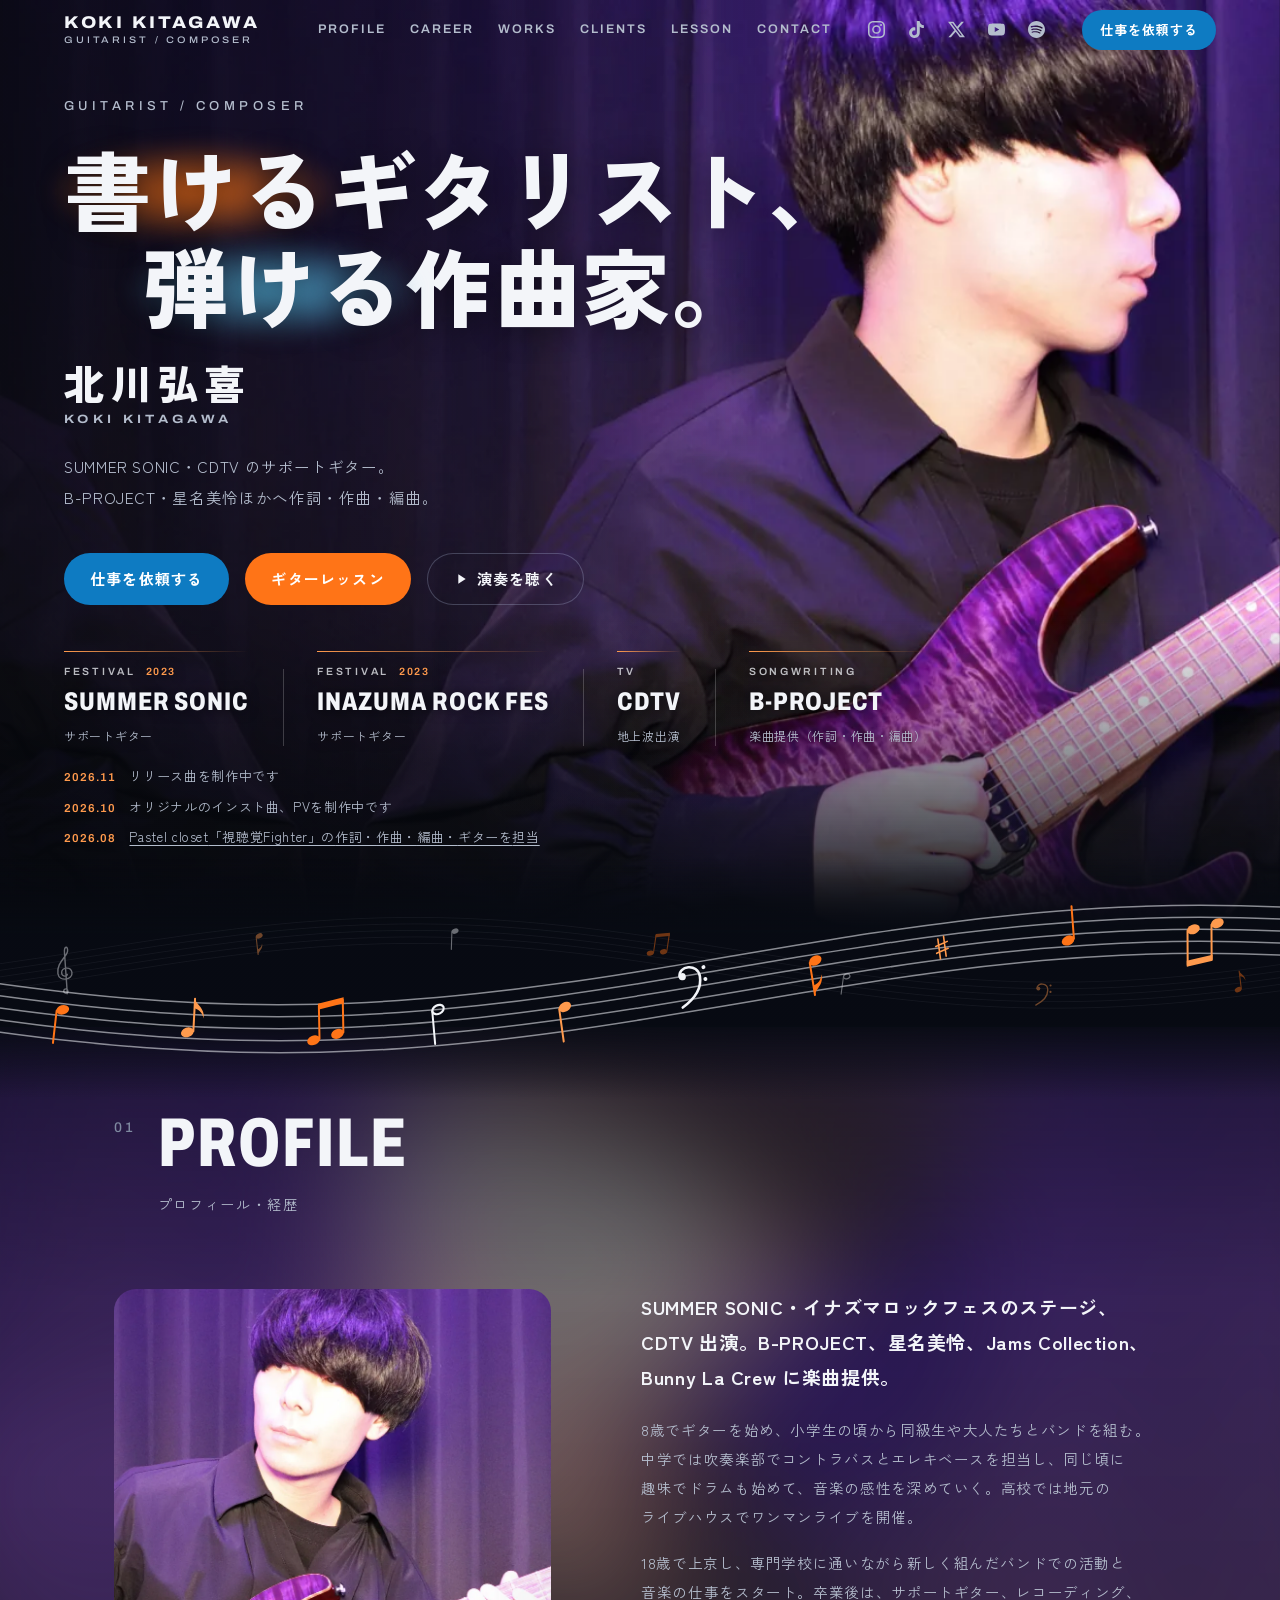
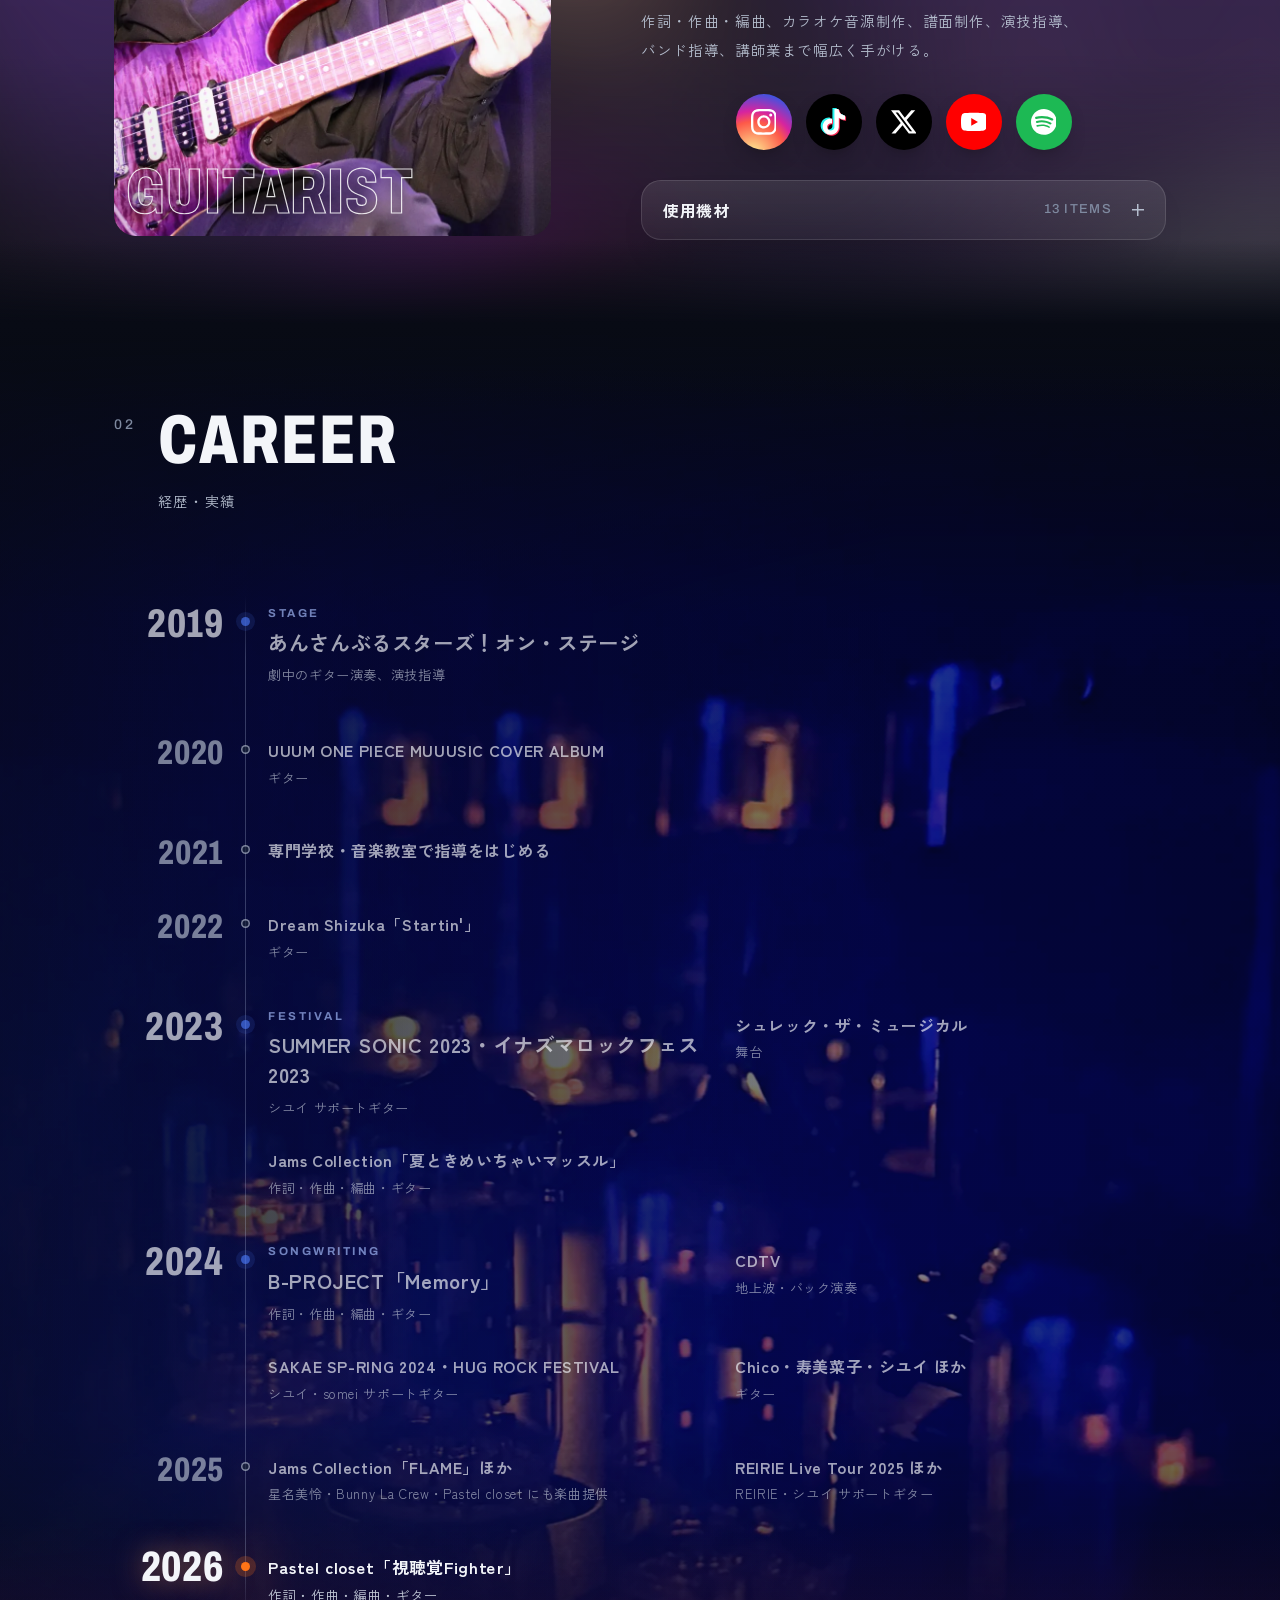
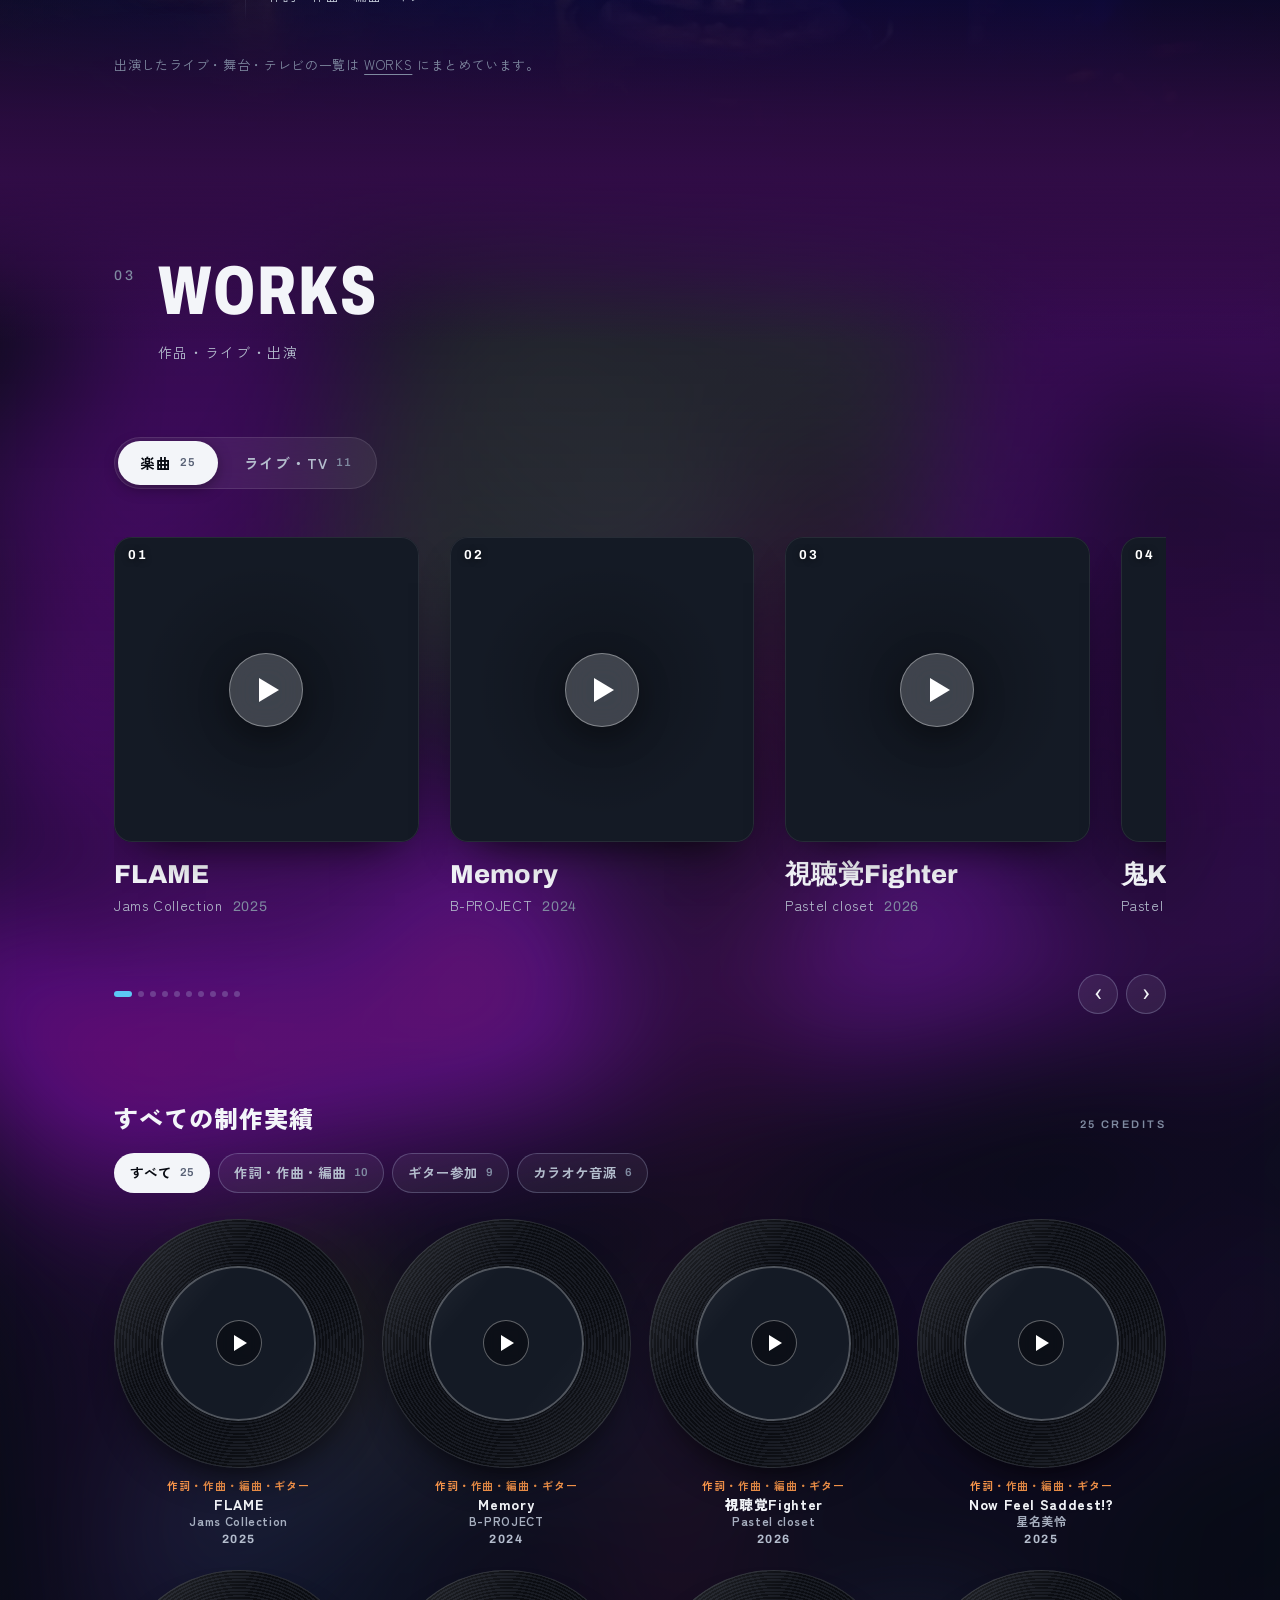
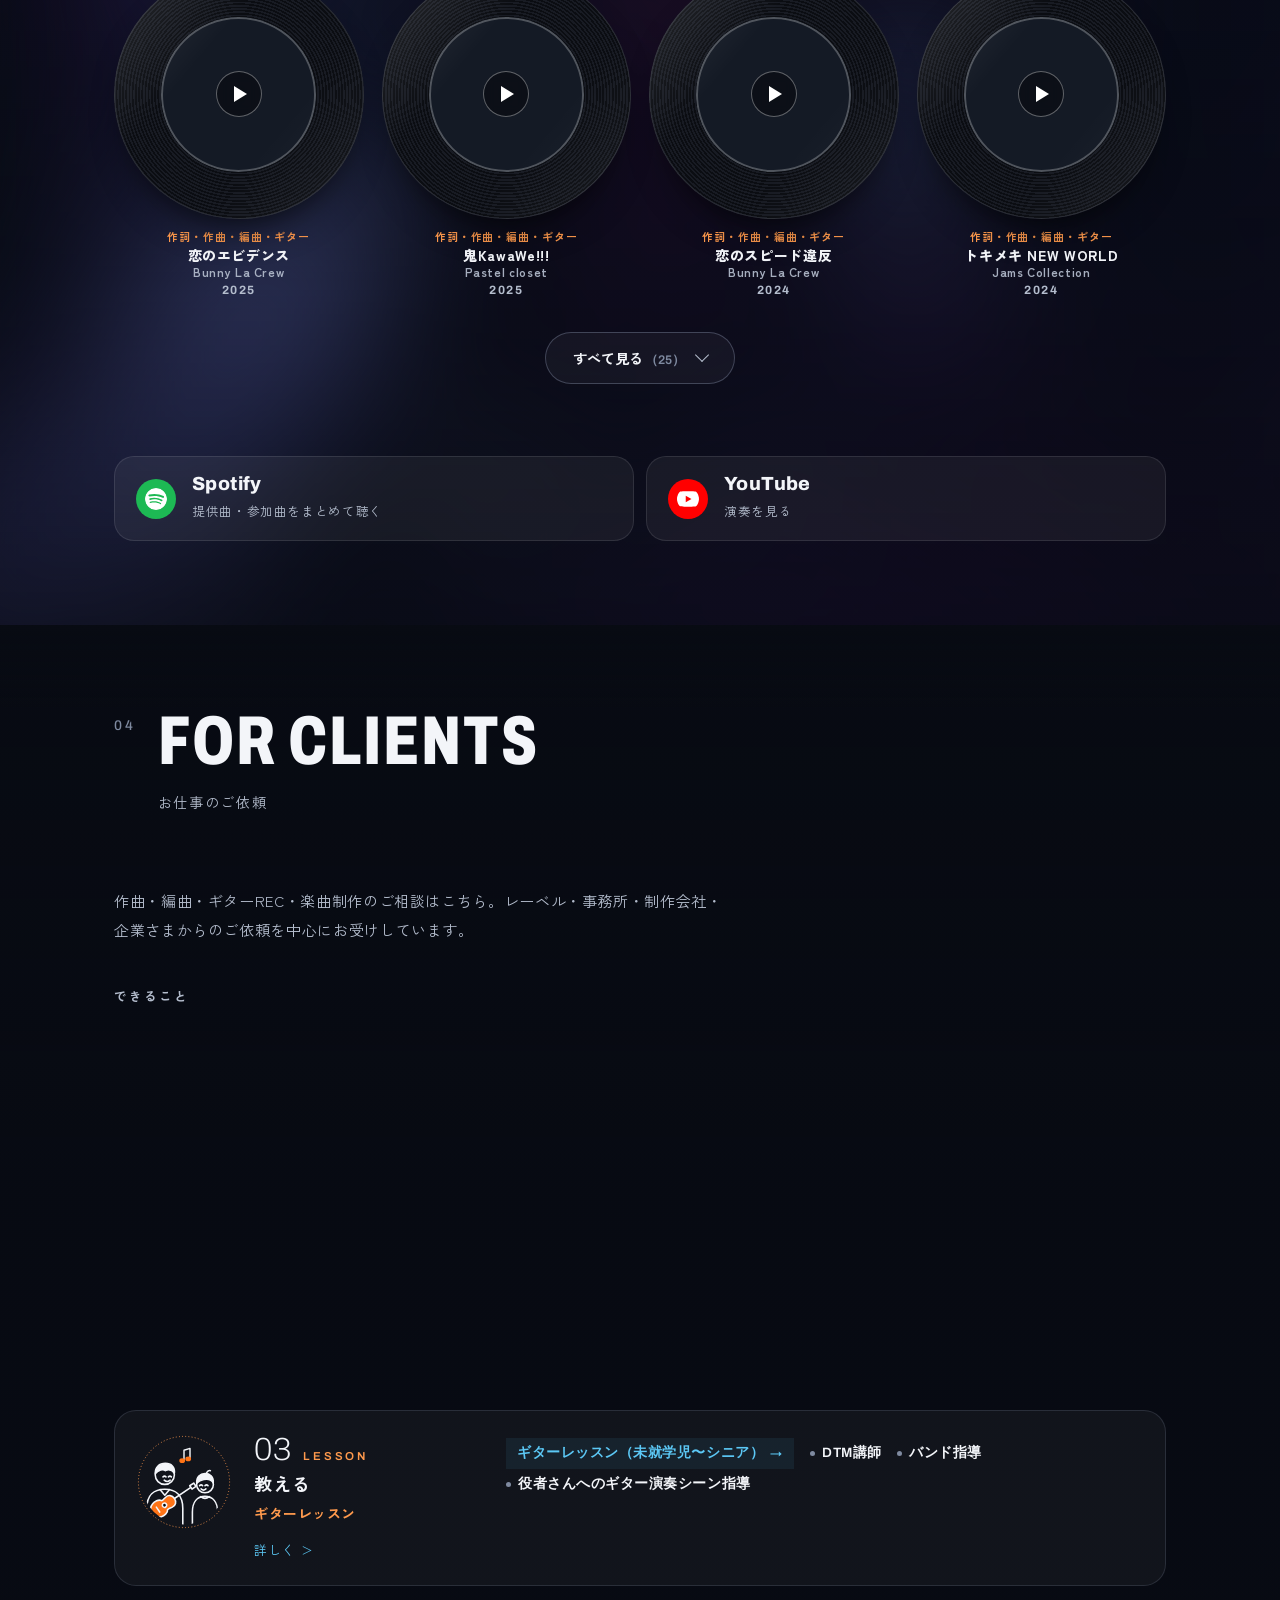
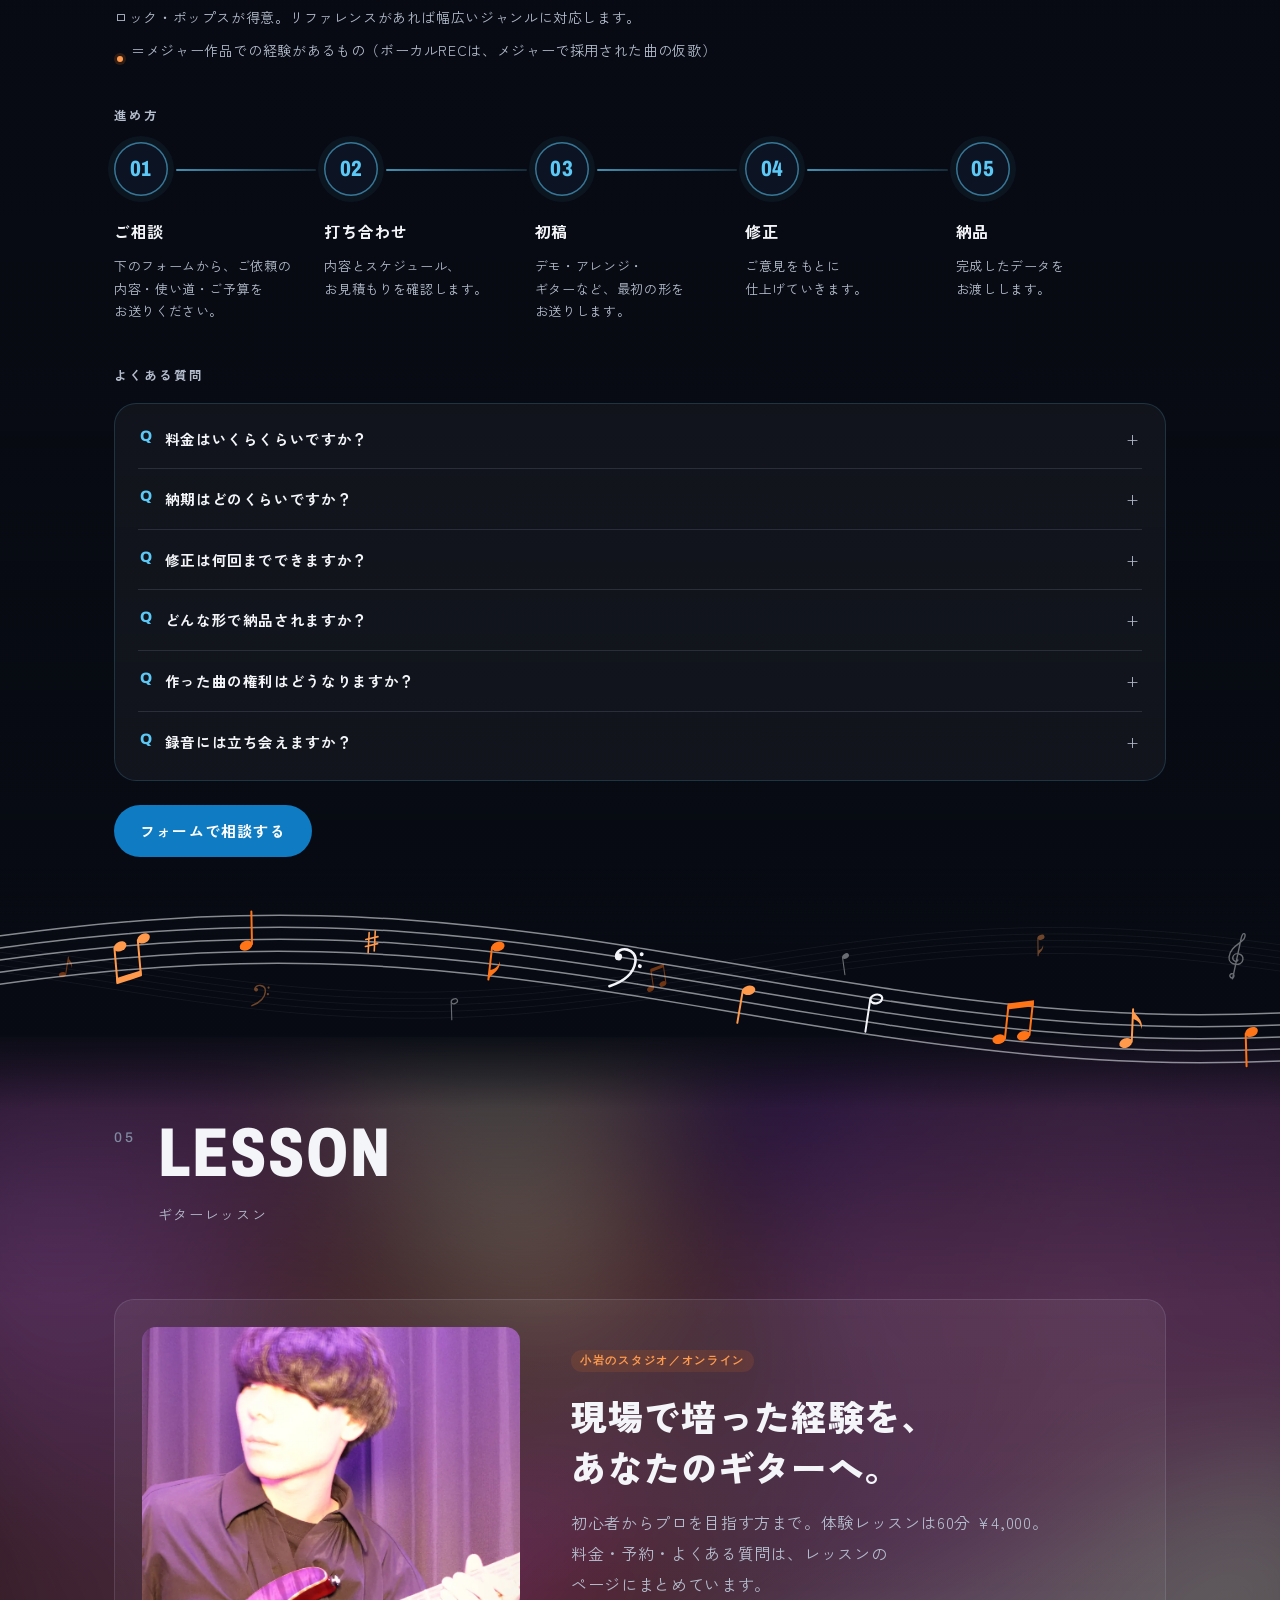
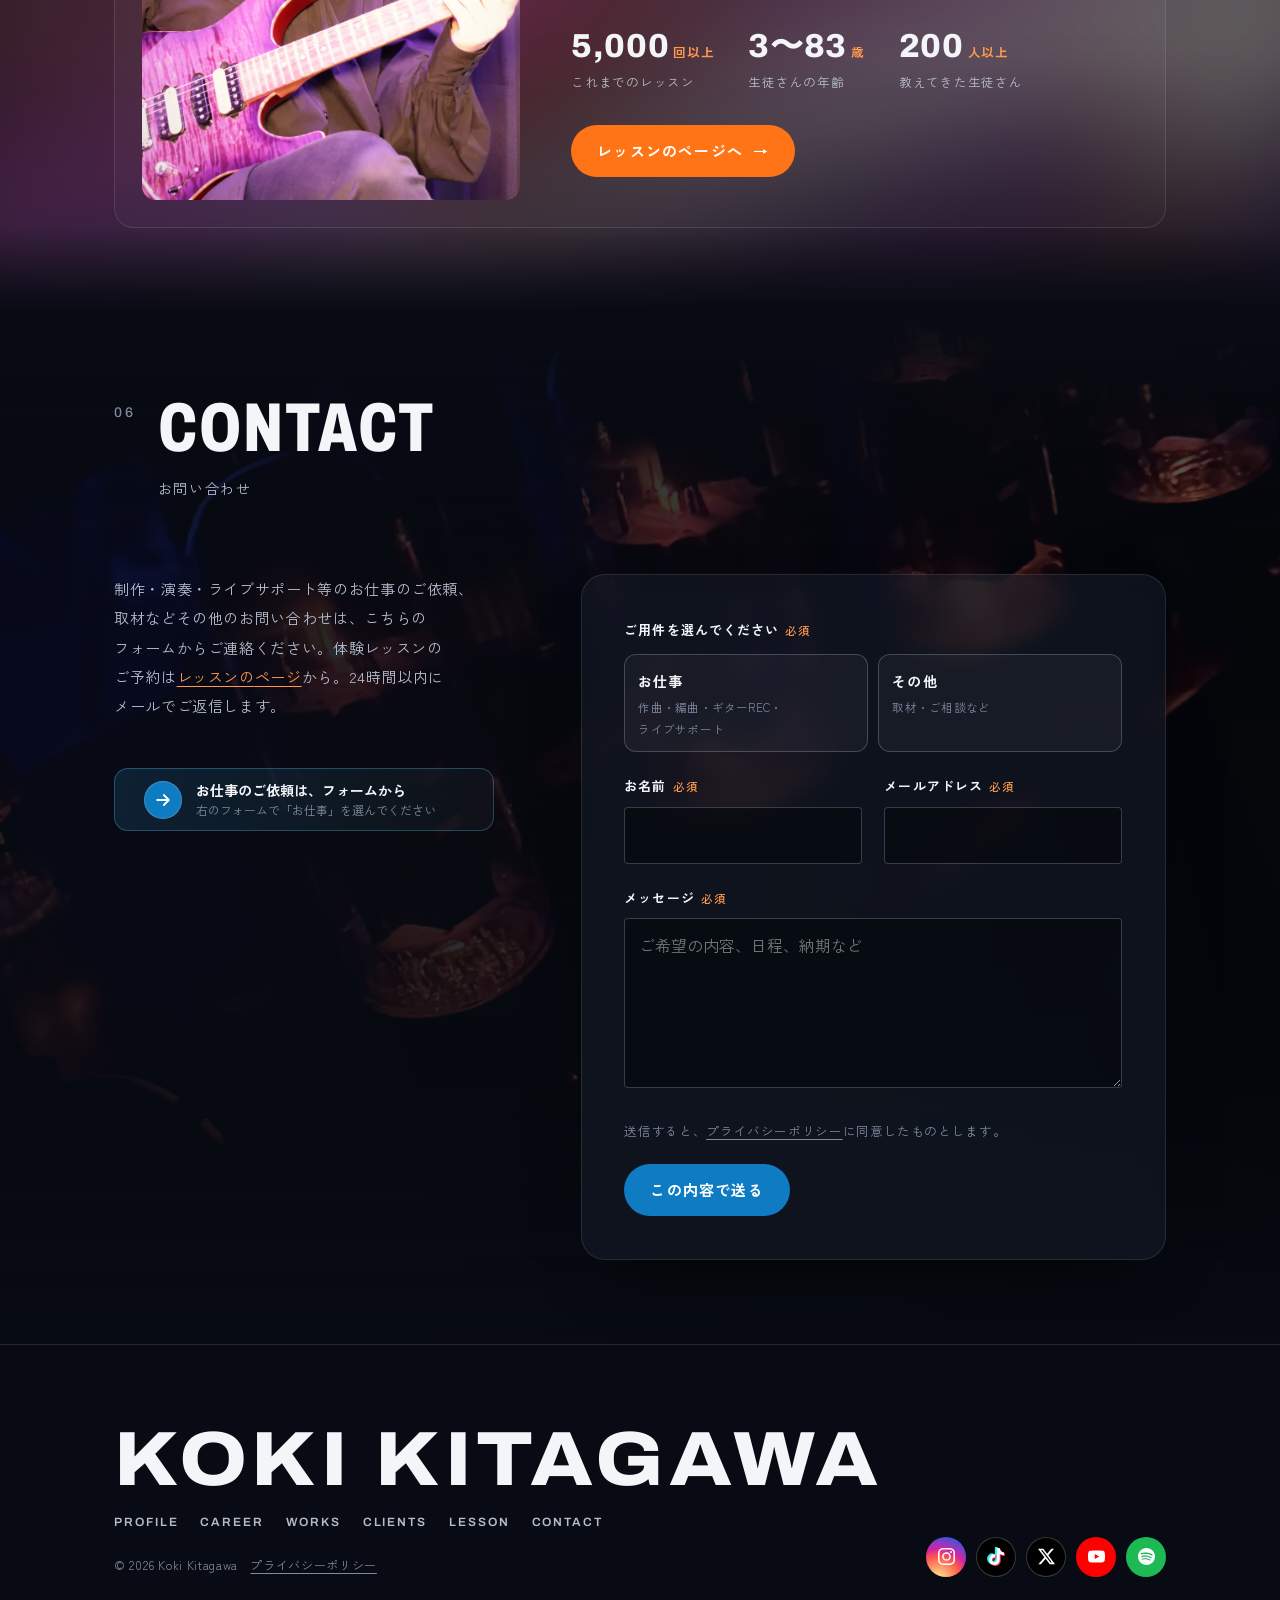
==== commit 1faa45b3: "生徒さんページ：「単発のみ」の人には追加（単発）の確認チェックを出さず「単発レッスン ○回」と書く。チケットの欄はどの順でも選べる（11/18・時間だけは日にちのあと） Co-Authored-By:" ====
--- a/index.html
+++ b/index.html
@@ -36,7 +36,7 @@
 <link rel="manifest" href="site.webmanifest">
 <meta name="apple-mobile-web-app-title" content="北川弘喜">
 <link rel="stylesheet" href="assets/css/kk-design-system.css?v=69foca">
-<link rel="stylesheet" href="assets/css/site.css?v=1sk9aet">
+<link rel="stylesheet" href="assets/css/site.css?v=banrg1">
 <style>.ph-guitar::before{background-image:url("img/guitar-900.webp")}.ph-studio::before{background-image:url("img/studio-1000.webp")}.ph-lesson::before{background-image:url("img/lesson-900.webp")}.ph-stage::before{background-image:url("img/stage-1000.webp")}.ph-live::before{background-image:url("img/live-720.webp")}.ph-pedal::before{background-image:url("img/pedal-1200.webp")}.ph-play::before{background-image:url("img/play-1400.webp")}.ph-desk::before{background-image:url("img/desk-900.webp")}.ph-hands::before{background-image:url("img/hands-1400.webp")}.ph-guitars::before{background-image:url("img/guitars-900.webp")}#profile.sbg::before,#profile .sbg-low{background-image:url("img/profile-900.webp")}#works.sbg::before{background-image:url("img/studio-1000.webp")}#lesson.sbg::before{background-image:url("img/lesson-900.webp")}</style>
 <script>document.documentElement.classList.add("js")</script>
 <script async src="https://www.googletagmanager.com/gtag/js?id=G-5JD2YM6KF8"></script>
--- a/assets/css/site.css
+++ b/assets/css/site.css
@@ -2299,6 +2299,7 @@
 .sh-mo button b em{font-style:normal;font-size:12px;font-weight:600;color:var(--sub);margin-left:8px}
 .sh-mo button small{display:block;margin-top:4px;font-size:12px;color:var(--sub);line-height:1.5}
 .sh-mo button.on,.sh-hr button.on{box-shadow:inset 0 0 0 2px var(--or);background:var(--or-soft)}
+.sh-mo button.ng{opacity:.42;cursor:default}.sh-mo button .sh-ng{color:var(--or)}   /* 2026-11-18：選んだ日時で空いていない受け方 */
 .sh-hr{display:grid;grid-template-columns:repeat(4,1fr);gap:8px}
 .sh-hr button{display:grid;place-items:center;gap:3px;text-align:center;padding:14px 4px}
 .sh-hr button b{font-size:16px;font-weight:800}
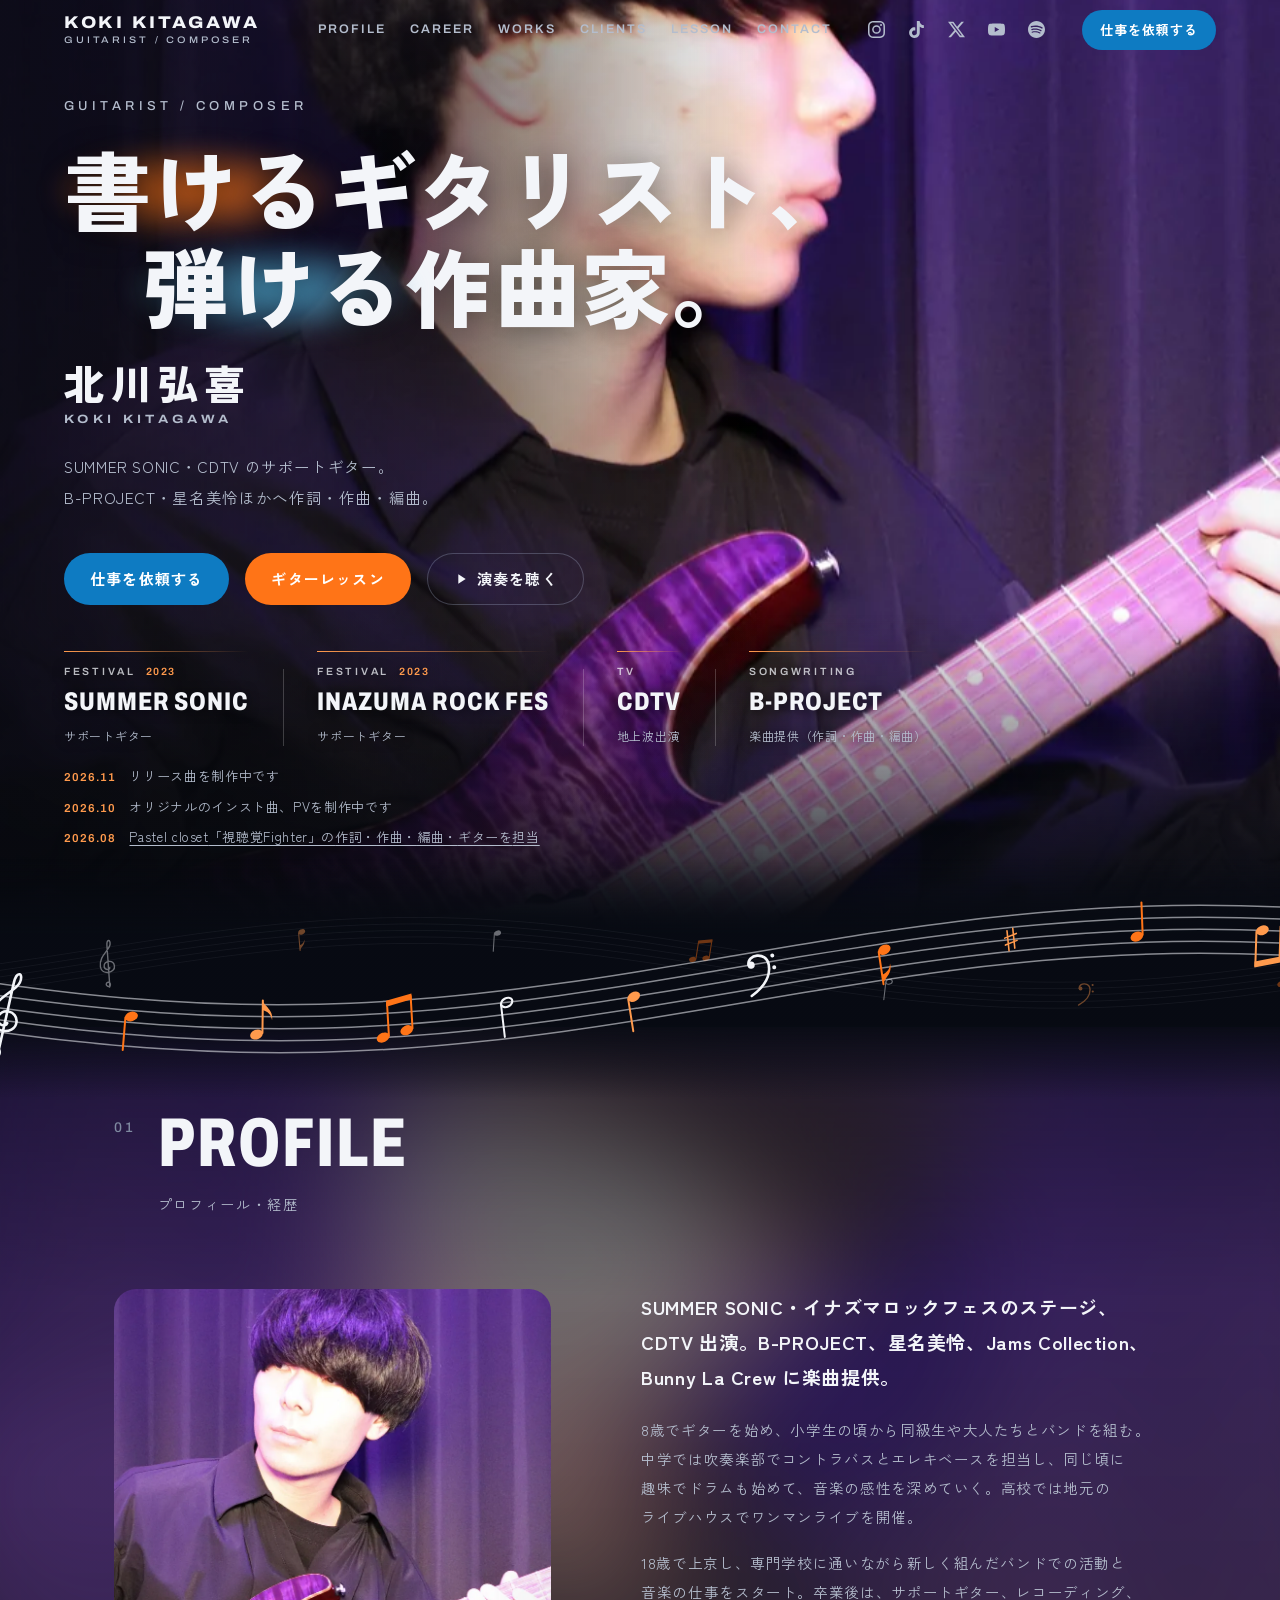
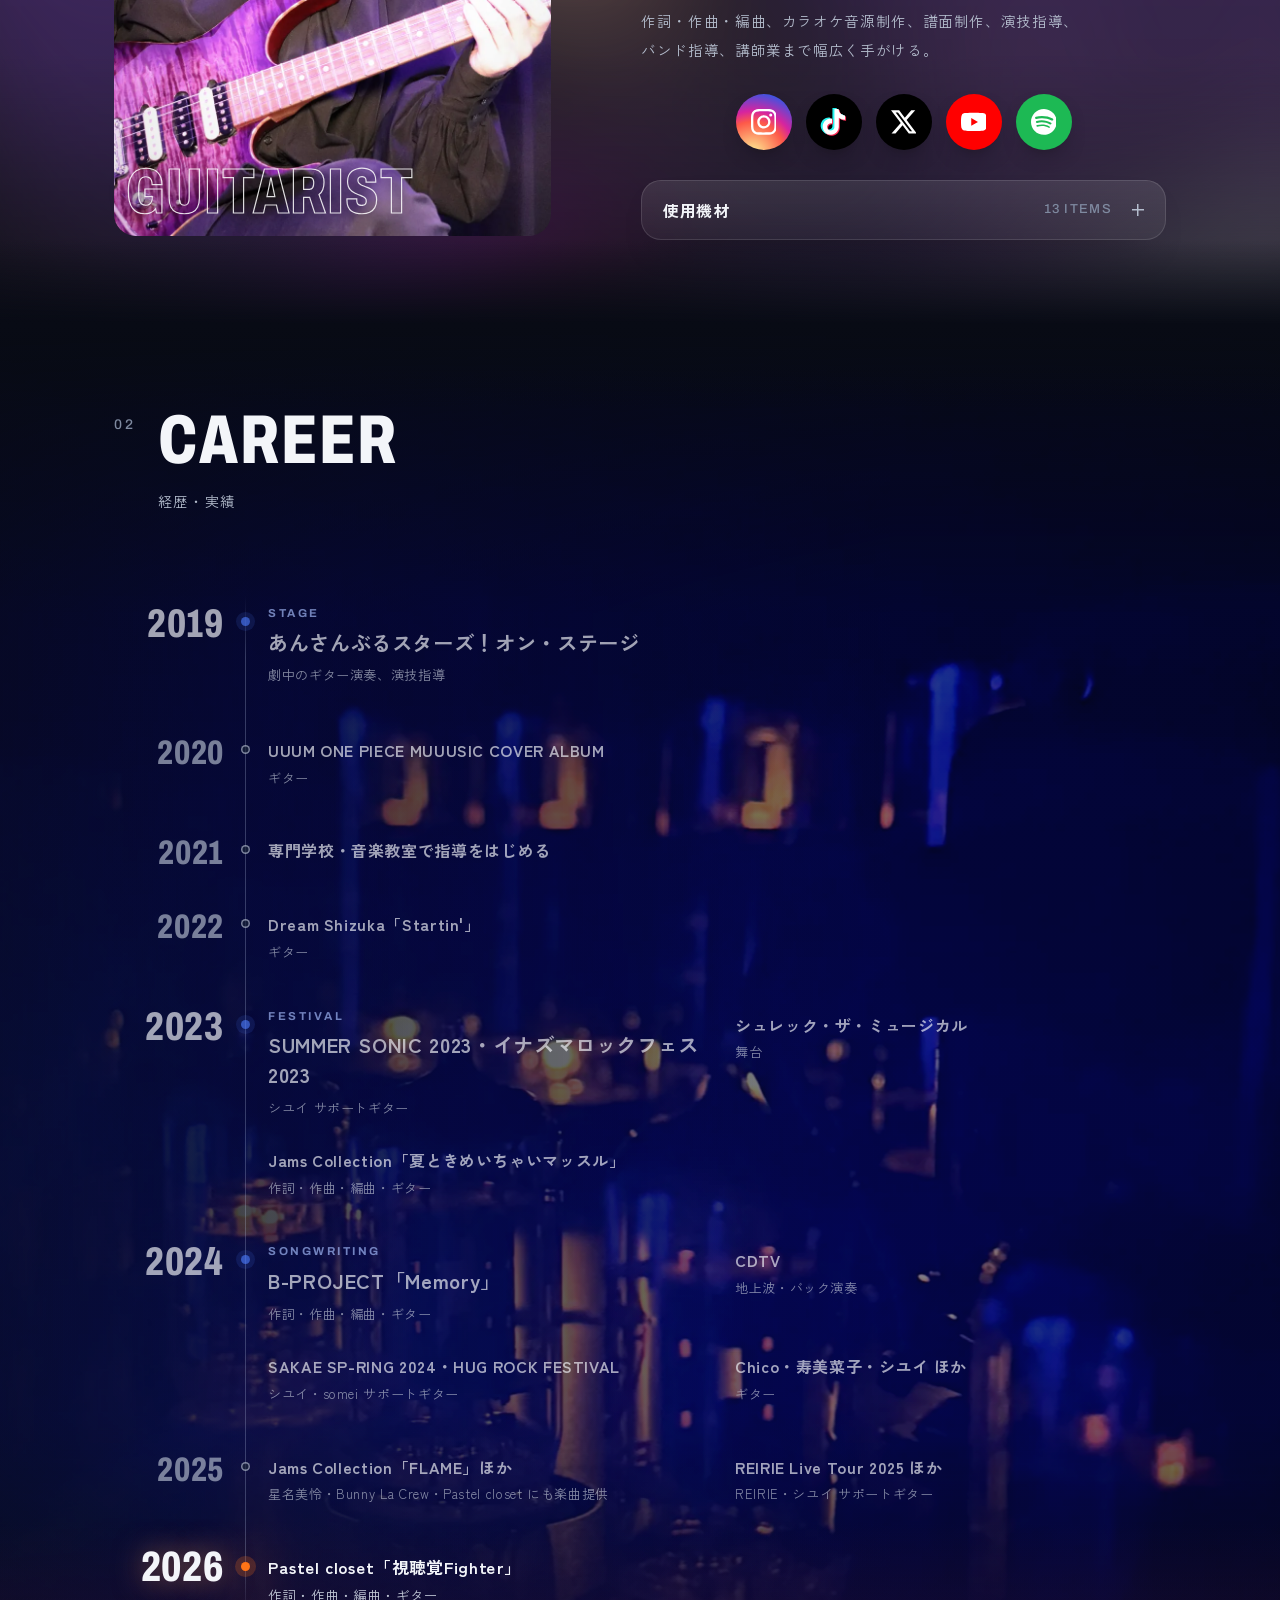
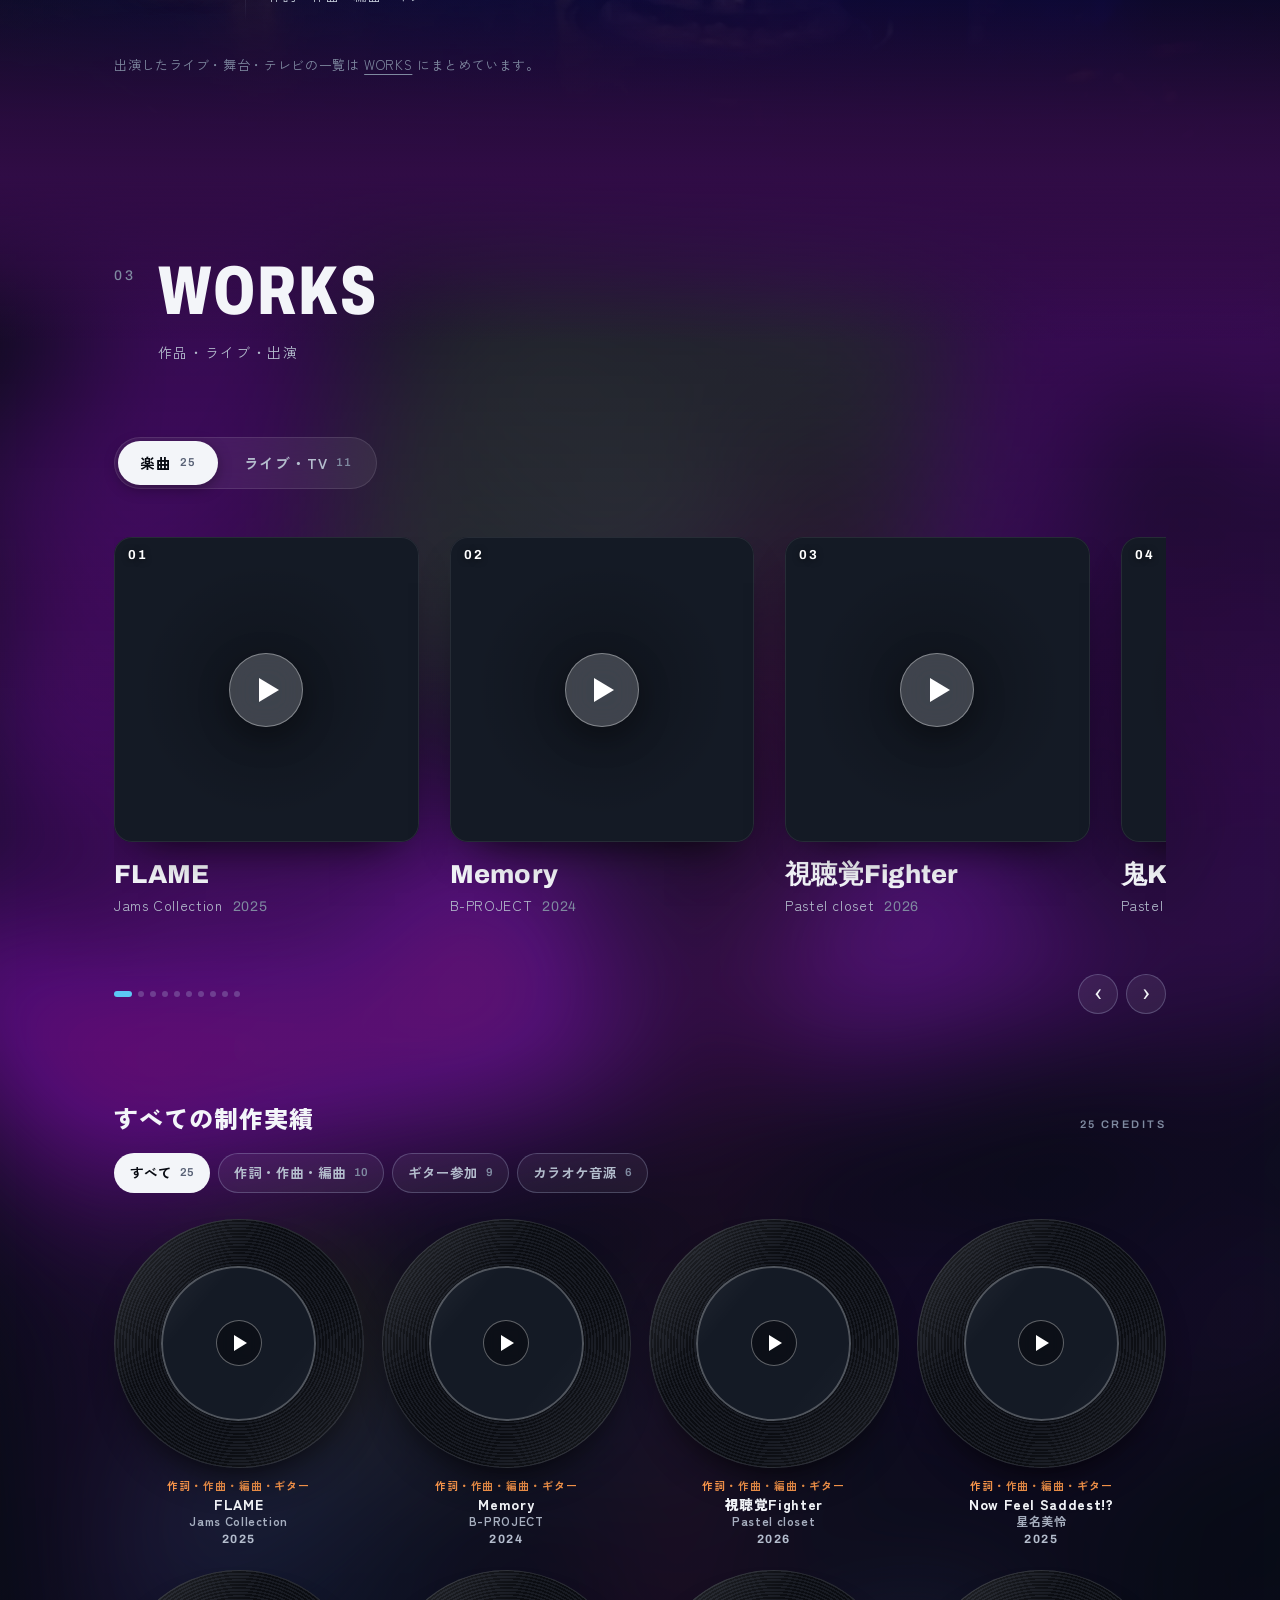
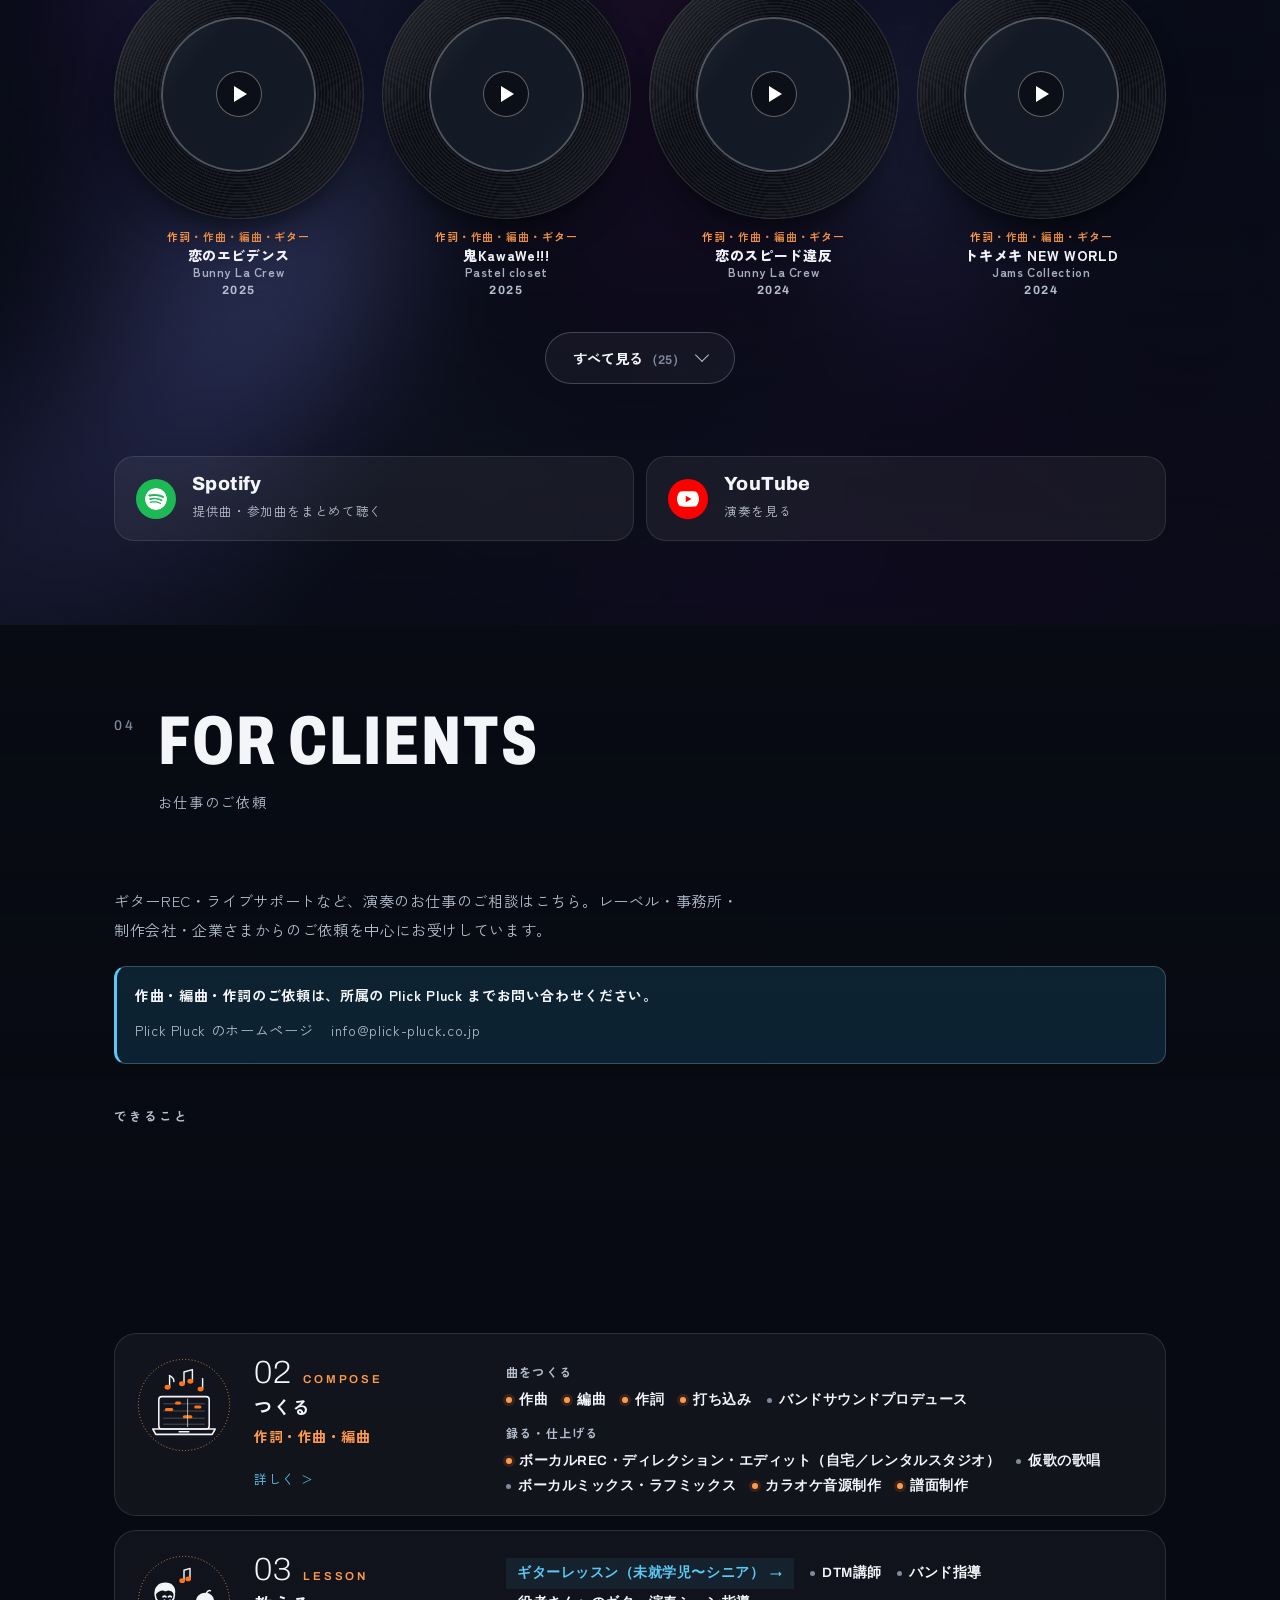
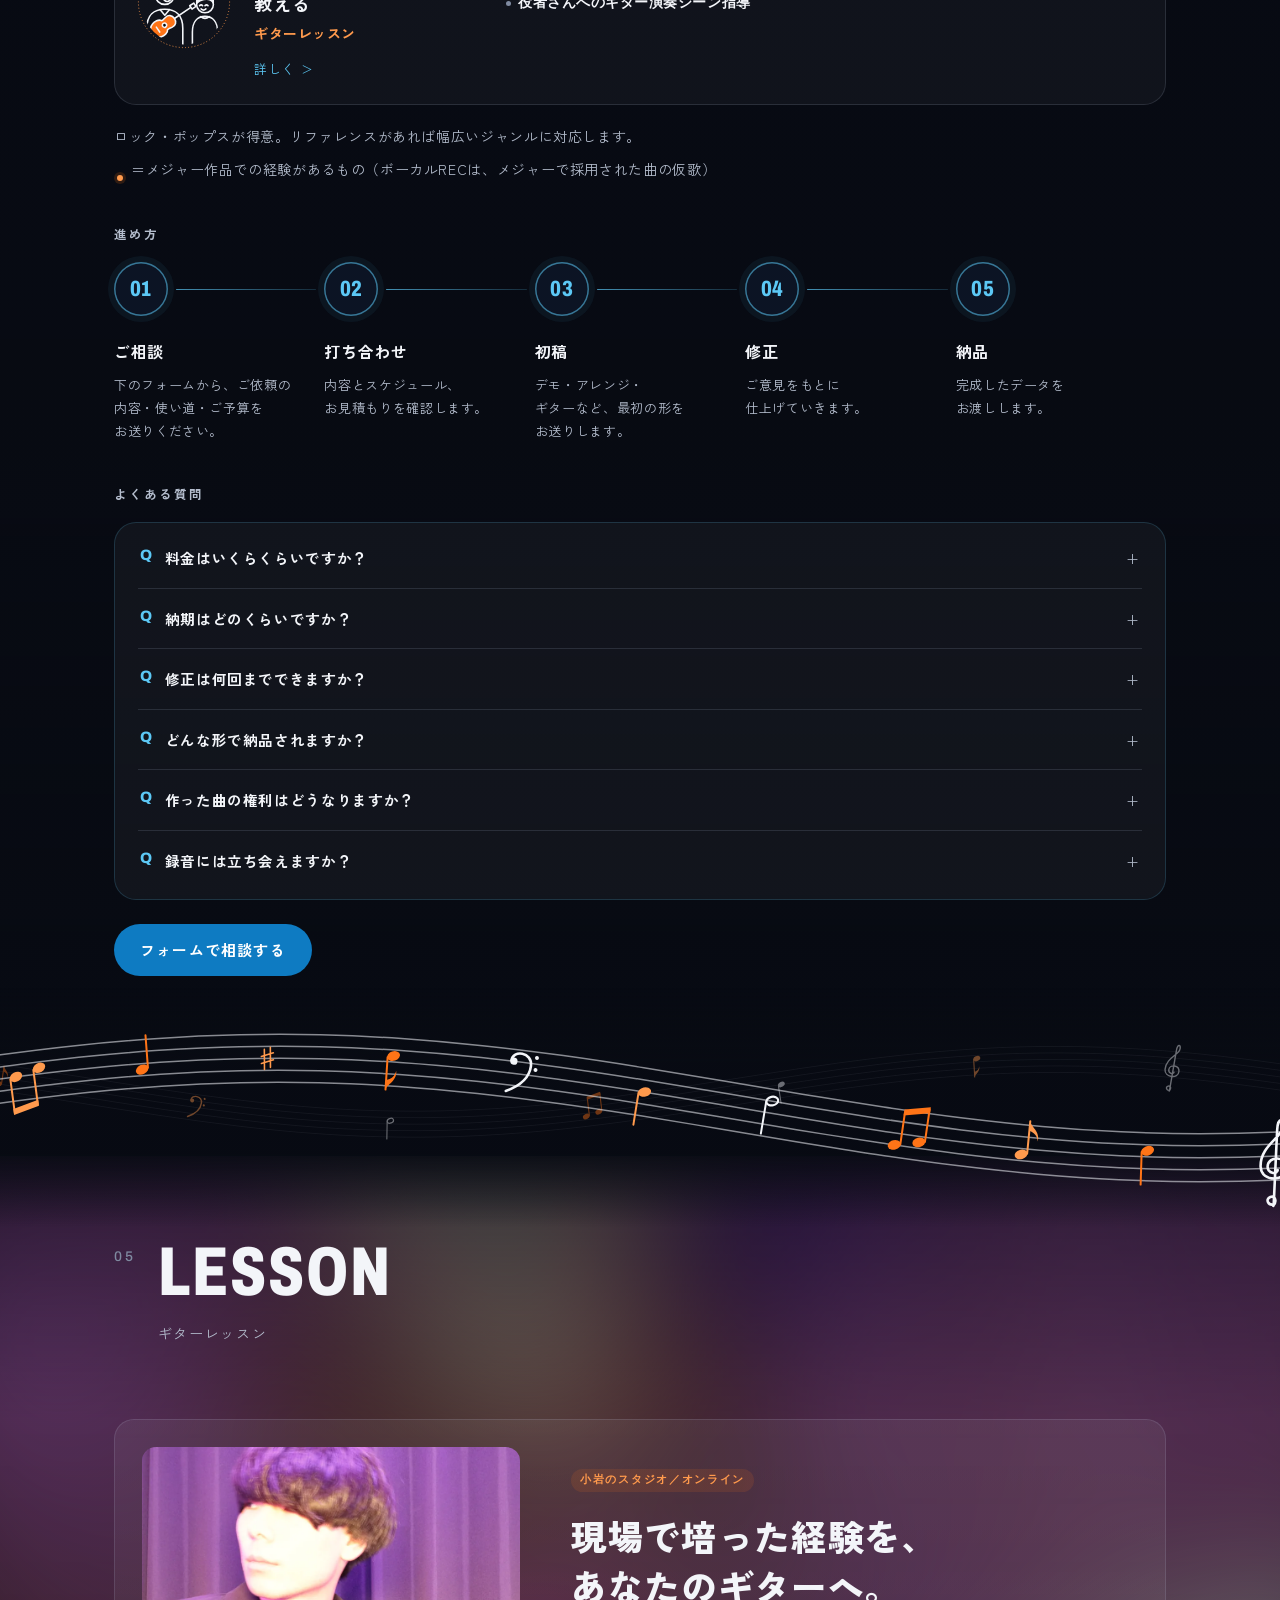
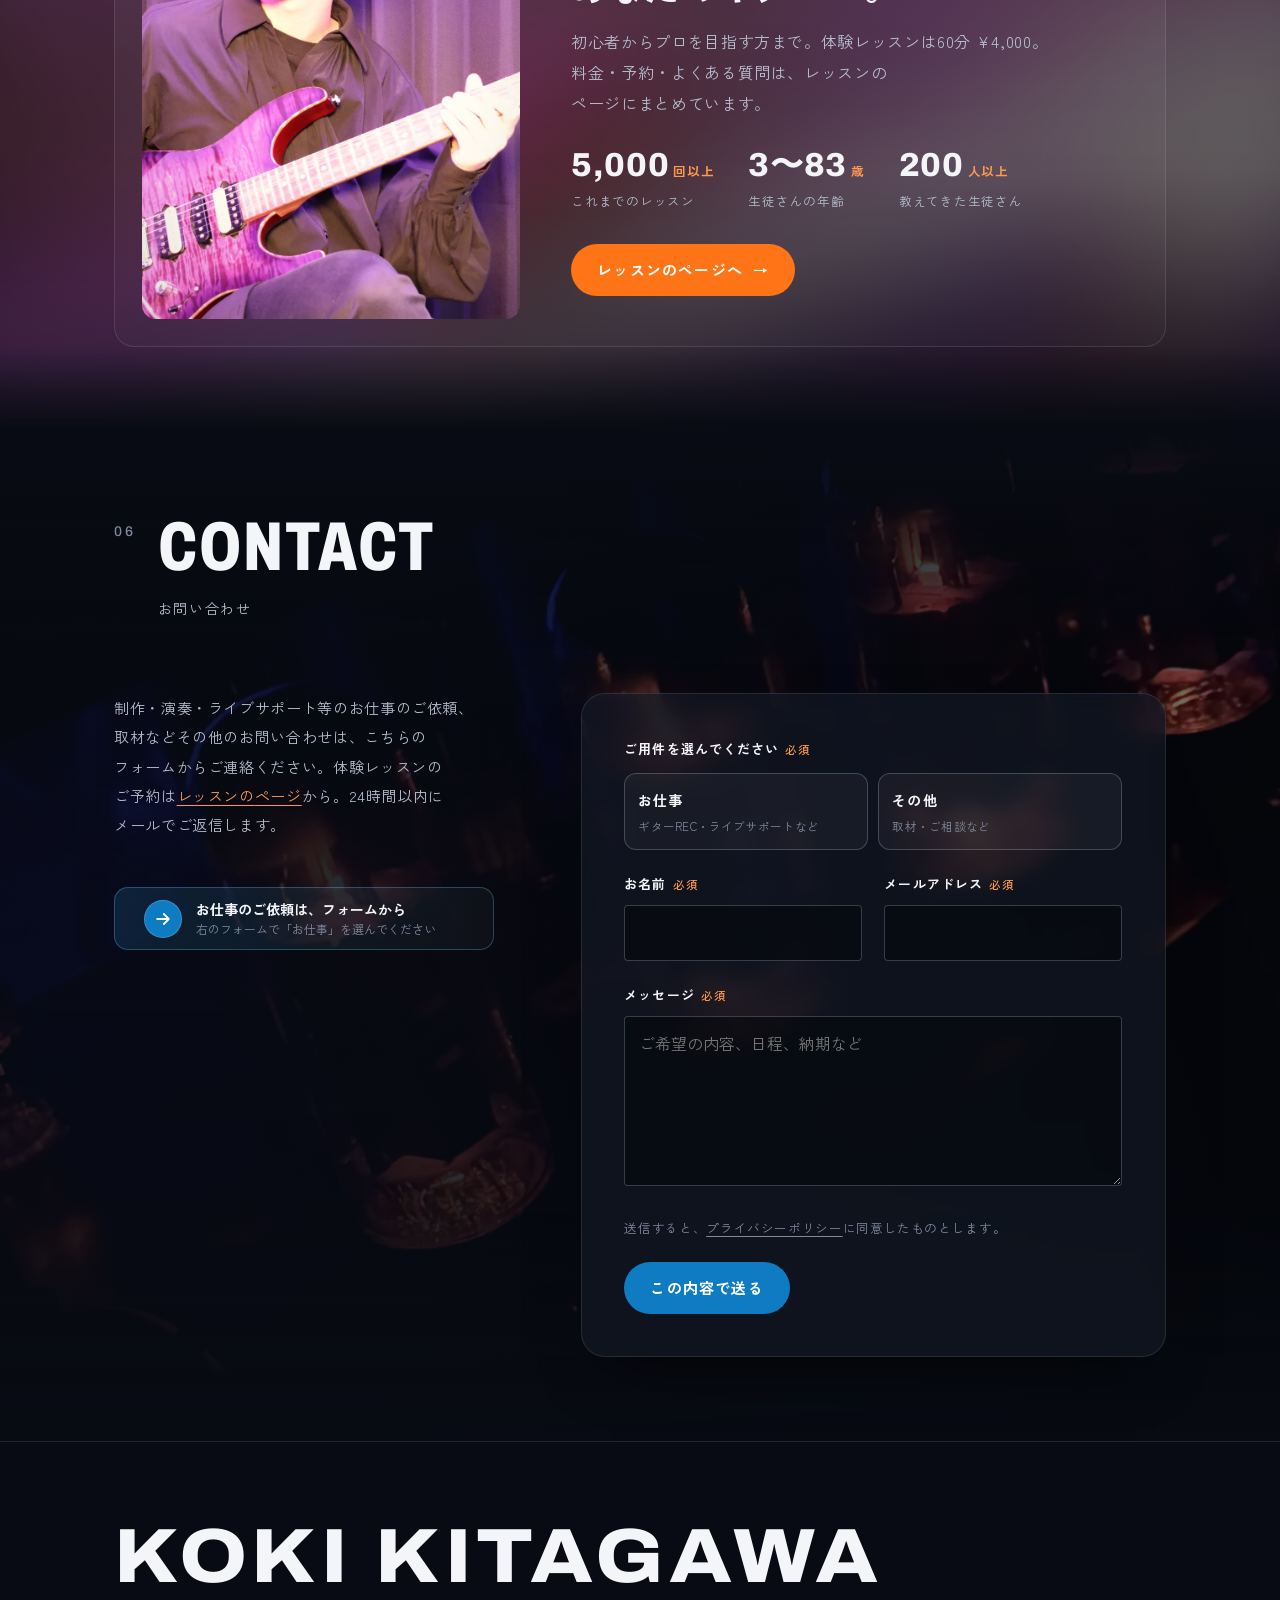
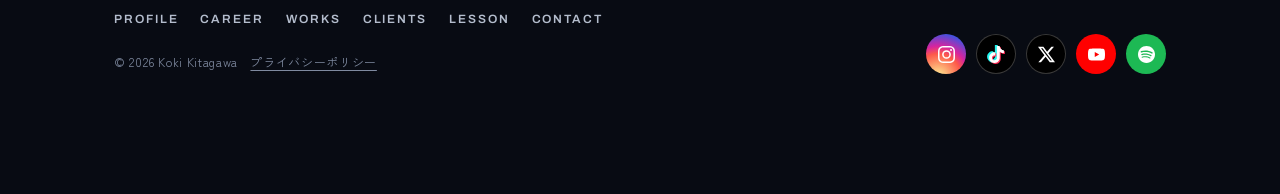
==== commit 3dc3ee0d: "お仕事：作曲・編曲・作詞の依頼は所属の Plick Pluck を窓口に（お仕事の欄・フォーム・FAQ に案内、フォームの選択肢から作詞作曲・編曲を外す）。Plick Pluck の指定・北川くん O" ====
--- a/index.html
+++ b/index.html
@@ -36,7 +36,7 @@
 <link rel="manifest" href="site.webmanifest">
 <meta name="apple-mobile-web-app-title" content="北川弘喜">
 <link rel="stylesheet" href="assets/css/kk-design-system.css?v=69foca">
-<link rel="stylesheet" href="assets/css/site.css?v=banrg1">
+<link rel="stylesheet" href="assets/css/site.css?v=uferwz">
 <style>.ph-guitar::before{background-image:url("img/guitar-900.webp")}.ph-studio::before{background-image:url("img/studio-1000.webp")}.ph-lesson::before{background-image:url("img/lesson-900.webp")}.ph-stage::before{background-image:url("img/stage-1000.webp")}.ph-live::before{background-image:url("img/live-720.webp")}.ph-pedal::before{background-image:url("img/pedal-1200.webp")}.ph-play::before{background-image:url("img/play-1400.webp")}.ph-desk::before{background-image:url("img/desk-900.webp")}.ph-hands::before{background-image:url("img/hands-1400.webp")}.ph-guitars::before{background-image:url("img/guitars-900.webp")}#profile.sbg::before,#profile .sbg-low{background-image:url("img/profile-900.webp")}#works.sbg::before{background-image:url("img/studio-1000.webp")}#lesson.sbg::before{background-image:url("img/lesson-900.webp")}</style>
 <script>document.documentElement.classList.add("js")</script>
 <script async src="https://www.googletagmanager.com/gtag/js?id=G-5JD2YM6KF8"></script>
@@ -155,7 +155,8 @@
     </div></section><section class="s sbg cl-sec" id="clients"><i class="seam-t" aria-hidden="true"></i><div class="wrap">
       <div class="sh"><span class="no">04</span><h2>For Clients</h2><p>お仕事の<wbr>ご依頼</p></div>
       <div class="workcta">
-        <div class="wc-head"><p class="wc-lead">作曲・<wbr>編曲・<wbr>ギターREC・<wbr>楽曲制作の<wbr>ご相談はこちら。<wbr>レーベル・<wbr>事務所・<wbr>制作会社・<wbr>企業さまからの<wbr>ご依頼を<wbr>中心に<wbr>お受けしています。</p></div>
+        <div class="wc-head"><p class="wc-lead">ギターREC・<wbr>ライブサポートなど、<wbr>演奏の<wbr>お仕事の<wbr>ご相談はこちら。<wbr>レーベル・<wbr>事務所・<wbr>制作会社・<wbr>企業さまからの<wbr>ご依頼を<wbr>中心に<wbr>お受けしています。</p></div>
+        <div class="agency"><p><b>作曲・<wbr>編曲・<wbr>作詞の<wbr>ご依頼は、<wbr>所属の Plick Pluck まで<wbr>お問い合わせください。</b></p><p class="ag-links"><a class="ul" href="https://www.plick-pluck.co.jp" target="_blank" rel="noopener">Plick Pluck の<wbr>ホームページ</a><a class="ul" href="mailto:info@plick-pluck.co.jp">info@plick-pluck.co.jp</a></p></div>
         <h4 class="wc-sub">できること</h4>
         <ul class="skills3" id="skills" aria-label="できること"><li class="card sk3 sk-guitar"><svg class="ill ill-guitar" viewBox="0 0 160 160" role="img" aria-label="斜めに立てたエレキギター（イラスト）">
 <defs><clipPath id="clG"><circle cx="80" cy="80" r="71"/></clipPath></defs>
@@ -242,7 +243,7 @@
         <ol class="steps"><li class="st" style="--k:0"><span class="n">01</span><span class="tx"><b>ご相談</b><small>下の<wbr>フォームから、<wbr>ご依頼の<wbr>内容・<wbr>使い道・<wbr>ご予算を<wbr>お送りください。</small></span></li><li class="st" style="--k:1"><span class="n">02</span><span class="tx"><b>打ち合わせ</b><small>内容と<wbr>スケジュール、<wbr>お見積もりを<wbr>確認します。</small></span></li><li class="st" style="--k:2"><span class="n">03</span><span class="tx"><b>初稿</b><small>デモ・<wbr>アレンジ・<wbr>ギターなど、<wbr>最初の<wbr>形を<wbr>お送りします。</small></span></li><li class="st" style="--k:3"><span class="n">04</span><span class="tx"><b>修正</b><small>ご意見をもとに<wbr>仕上げていきます。</small></span></li><li class="st" style="--k:4"><span class="n">05</span><span class="tx"><b>納品</b><small>完成した<wbr>データを<wbr>お渡しします。</small></span></li></ol>
         
         <h4 class="wc-sub">よくある<wbr>質問</h4>
-        <div class="faq wfaq"><details><summary>料金はいくらくらいですか？</summary><p>ギター録音<wbr>（エレキの<wbr>バッキング・<wbr>リード、<wbr>アコギ）は<wbr>3万5千円から、<wbr>編曲は<wbr>22万円からが<wbr>目安です。<wbr>作詞・<wbr>作曲は、<wbr>印税での<wbr>お取り引きを<wbr>お願いしています。<wbr>曲の<wbr>長さ・<wbr>パートの<wbr>数・<wbr>使い道・<wbr>納期で<wbr>変わるので、<wbr>内容をうかがってから<wbr>お見積もりを<wbr>お送りします。<wbr>ご予算や<wbr>条件に<wbr>合わせて<wbr>ご相談にも<wbr>応じますので、<wbr>まずは<wbr>お気軽に<wbr>お問い合わせください。</p></details><details><summary>納期はどのくらいですか？</summary><p>内容と<wbr>スケジュールによります。<wbr>内容によっては、<wbr>当日の<wbr>納品もできます。<wbr>締め切りを<wbr>教えていただければ、<wbr>それに<wbr>間に合うように<wbr>進めます。<wbr>難しい<wbr>場合は、<wbr>先に<wbr>お伝えします。</p></details><details><summary>修正は<wbr>何回までできますか？</summary><p>修正が<wbr>必要なときは、<wbr>その<wbr>都度<wbr>ご相談させてください。<wbr>修正が<wbr>少なくて<wbr>済むように、<wbr>始める<wbr>前のすり合わせをしっかり<wbr>行います。</p></details><details><summary>どんな<wbr>形で<wbr>納品されますか？</summary><p>基本は Pro Tools の<wbr>セッションで<wbr>お渡しします。<wbr>ご希望があれば、<wbr>WAV でも<wbr>お渡しできます。<wbr>音作りまで<wbr>含めての<wbr>納品なので、<wbr>加工していない<wbr>音<wbr>（DI）は<wbr>お渡ししていません。</p></details><details><summary>作った<wbr>曲の<wbr>権利はどうなりますか？</summary><p>作詞・<wbr>作曲は、<wbr>印税での<wbr>お取り引きを<wbr>お願いしています。</p></details><details><summary>録音には<wbr>立ち<wbr>会えますか？</summary><p>リモートでの<wbr>録音にも、<wbr>スタジオでの<wbr>立ち会いにも<wbr>対応しています。</p></details></div>
+        <div class="faq wfaq"><details><summary>料金はいくらくらいですか？</summary><p>ギター録音<wbr>（エレキの<wbr>バッキング・<wbr>リード、<wbr>アコギ）は<wbr>3万5千円からが<wbr>目安です。<wbr>曲の<wbr>長さ・<wbr>パートの<wbr>数・<wbr>使い道・<wbr>納期で<wbr>変わるので、<wbr>内容をうかがってから<wbr>お見積もりを<wbr>お送りします。<wbr>ご予算や<wbr>条件に<wbr>合わせて<wbr>ご相談にも<wbr>応じますので、<wbr>まずは<wbr>お気軽に<wbr>お問い合わせください。<wbr>作曲・<wbr>編曲・<wbr>作詞の<wbr>ご依頼は、<wbr>所属の Plick Pluck が<wbr>窓口です。</p></details><details><summary>納期はどのくらいですか？</summary><p>内容と<wbr>スケジュールによります。<wbr>内容によっては、<wbr>当日の<wbr>納品もできます。<wbr>締め切りを<wbr>教えていただければ、<wbr>それに<wbr>間に合うように<wbr>進めます。<wbr>難しい<wbr>場合は、<wbr>先に<wbr>お伝えします。</p></details><details><summary>修正は<wbr>何回までできますか？</summary><p>修正が<wbr>必要なときは、<wbr>その<wbr>都度<wbr>ご相談させてください。<wbr>修正が<wbr>少なくて<wbr>済むように、<wbr>始める<wbr>前のすり合わせをしっかり<wbr>行います。</p></details><details><summary>どんな<wbr>形で<wbr>納品されますか？</summary><p>基本は Pro Tools の<wbr>セッションで<wbr>お渡しします。<wbr>ご希望があれば、<wbr>WAV でも<wbr>お渡しできます。<wbr>音作りまで<wbr>含めての<wbr>納品なので、<wbr>加工していない<wbr>音<wbr>（DI）は<wbr>お渡ししていません。</p></details><details><summary>作った<wbr>曲の<wbr>権利はどうなりますか？</summary><p>作曲・<wbr>編曲・<wbr>作詞の<wbr>お仕事は、<wbr>所属の Plick Pluck を通して<wbr>お受けしています。<wbr>条件は Plick Pluck まで<wbr>お問い合わせください。</p></details><details><summary>録音には<wbr>立ち<wbr>会えますか？</summary><p>リモートでの<wbr>録音にも、<wbr>スタジオでの<wbr>立ち会いにも<wbr>対応しています。</p></details></div>
         <button class="btn gr" type="button" data-open="お仕事">フォームで<wbr>相談する</button>
       </div>
     </div></section><div class="ribbon wave rev" aria-hidden="true"><svg class="staffs pc" viewBox="0 0 1440 240" preserveAspectRatio="xMidYMid slice" focusable="false" data-rw="1440" data-rev="1">
@@ -273,7 +274,7 @@
         </div>
         <form class="f" id="form" novalidate>
           <fieldset class="kinds"><legend>ご用件を<wbr>選んでください<i>必須</i></legend>
-            <label class="kc "><input type="radio" name="kind" value="お仕事"><span><b>お仕事</b><small>作曲・<wbr>編曲・<wbr>ギターREC・<wbr>ライブサポート</small></span></label><label class="kc bl"><input type="radio" name="kind" value="その他"><span><b>その他</b><small>取材・<wbr>ご相談など</small></span></label>
+            <label class="kc "><input type="radio" name="kind" value="お仕事"><span><b>お仕事</b><small>ギターREC・<wbr>ライブサポートなど</small></span></label><label class="kc bl"><input type="radio" name="kind" value="その他"><span><b>その他</b><small>取材・<wbr>ご相談など</small></span></label>
             <input type="hidden" id="f_kind"><p class="err" hidden></p></fieldset>
           <div class="two">
             <div><label for="f_name">お名前<i>必須</i></label><input id="f_name" name="name" autocomplete="name" required><p class="err" hidden></p></div>
@@ -281,7 +282,8 @@
           </div>
           
           <div class="xf" data-for="お仕事">
-            <fieldset class="opts" id="f_jobs"><legend>ご依頼の<wbr>内容<i>必須・<wbr>複数OK</i></legend><label class="opt"><input type="checkbox" name="f_job" value="作詞・作曲"><span>作詞・<wbr>作曲</span></label><label class="opt"><input type="checkbox" name="f_job" value="編曲・トラック制作"><span>編曲・<wbr>トラック制作</span></label><label class="opt"><input type="checkbox" name="f_job" value="ギターREC"><span>ギターREC</span></label><label class="opt"><input type="checkbox" name="f_job" value="ライブサポート"><span>ライブサポート</span></label><label class="opt"><input type="checkbox" name="f_job" value="カラオケ音源"><span>カラオケ音源</span></label><label class="opt"><input type="checkbox" name="f_job" value="その他"><span>その他</span></label><p class="err" hidden></p></fieldset>
+            <div class="agency"><p><b>作曲・<wbr>編曲・<wbr>作詞の<wbr>ご依頼は、<wbr>所属の Plick Pluck まで<wbr>お問い合わせください。</b></p><p class="ag-links"><a class="ul" href="https://www.plick-pluck.co.jp" target="_blank" rel="noopener">Plick Pluck の<wbr>ホームページ</a><a class="ul" href="mailto:info@plick-pluck.co.jp">info@plick-pluck.co.jp</a></p></div>
+            <fieldset class="opts" id="f_jobs"><legend>ご依頼の<wbr>内容<i>必須・<wbr>複数OK</i></legend><label class="opt"><input type="checkbox" name="f_job" value="ギターREC"><span>ギターREC</span></label><label class="opt"><input type="checkbox" name="f_job" value="ライブサポート"><span>ライブサポート</span></label><label class="opt"><input type="checkbox" name="f_job" value="カラオケ音源"><span>カラオケ音源</span></label><label class="opt"><input type="checkbox" name="f_job" value="その他"><span>その他</span></label><p class="err" hidden></p></fieldset>
             <fieldset class="opts" id="f_whoBox"><legend>ご依頼主<i>必須</i></legend><label class="opt"><input type="radio" name="f_who" value="会社・団体"><span>会社・<wbr>団体</span></label><label class="opt"><input type="radio" name="f_who" value="個人"><span>個人</span></label><p class="err" hidden></p></fieldset>
             <div id="companyBox" hidden><label for="f_company">会社名・<wbr>団体名<i>必須</i></label><input id="f_company" autocomplete="organization" placeholder="例：株式会社〇〇"><p class="err" hidden></p></div>
             <div><label for="f_budget">ご予算<i>必須</i></label><select id="f_budget"><option value="">選んでください</option><option>6〜10万円</option><option>10〜30万円</option><option>30万円以上</option><option>まだ決まっていない（相談したい）</option></select><p class="err" hidden></p></div>
--- a/assets/css/site.css
+++ b/assets/css/site.css
@@ -2544,3 +2544,11 @@
 /* 2026-11-15：体験の予約の完了画面もチケットで（yoyaku.js の tks）。確定待ちの文字 */
 .tkt .tk-wt{font-size:11px;font-weight:700;color:var(--or-hi);white-space:nowrap}
 .yk-done .sk-dtk{margin:16px 0 18px}
+
+/* 2026-11-22：作曲・編曲・作詞は Plick Pluck が窓口（お仕事の欄とフォーム） */
+.agency{margin:22px 0 4px;padding:16px 18px;border:1px solid var(--line2);border-left:3px solid var(--gr-hi);border-radius:12px;background:var(--gr-soft)}
+.agency p{margin:0;font-size:14px;line-height:1.8;color:var(--sub)}
+.agency p b{color:var(--ink);font-weight:700}
+.agency .ag-links{display:flex;flex-wrap:wrap;gap:6px 18px;margin-top:6px}
+.agency .ag-links a{min-height:32px;display:inline-flex;align-items:center}
+.f .agency{margin:0 0 6px}
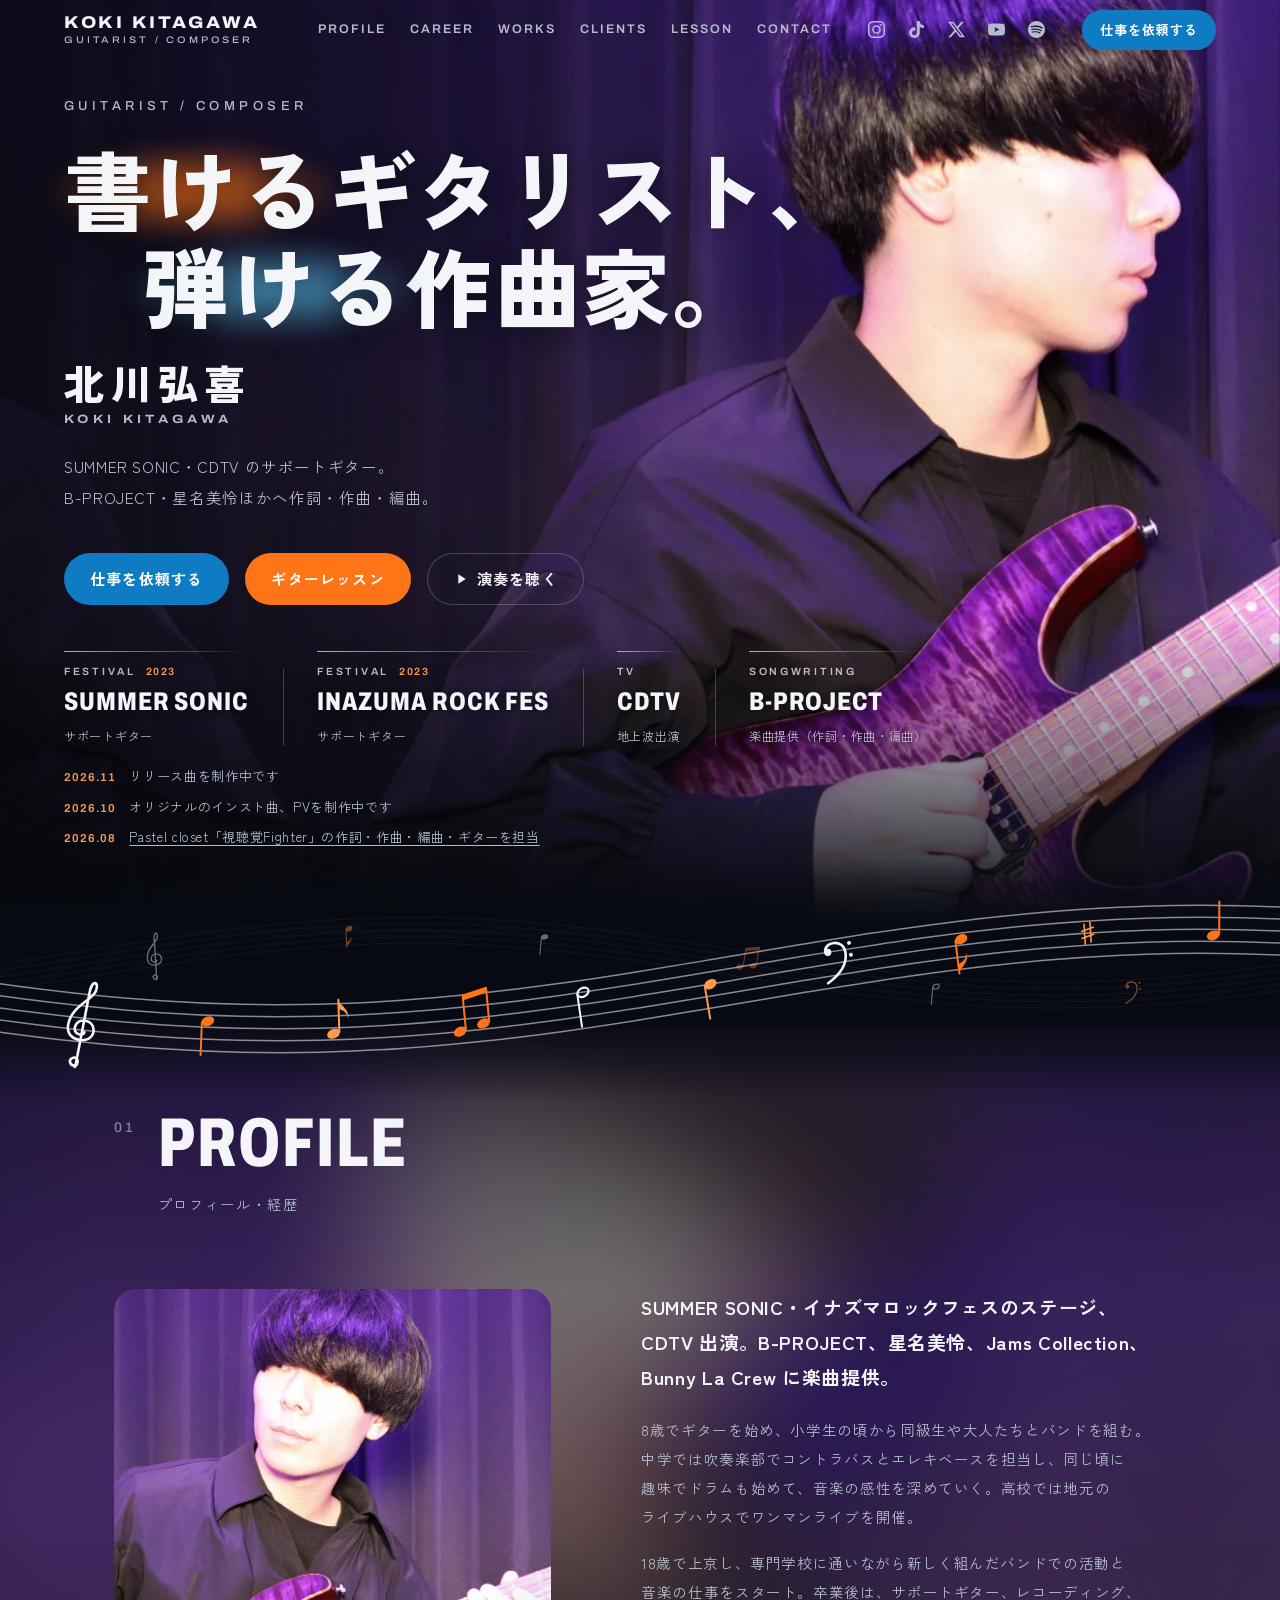
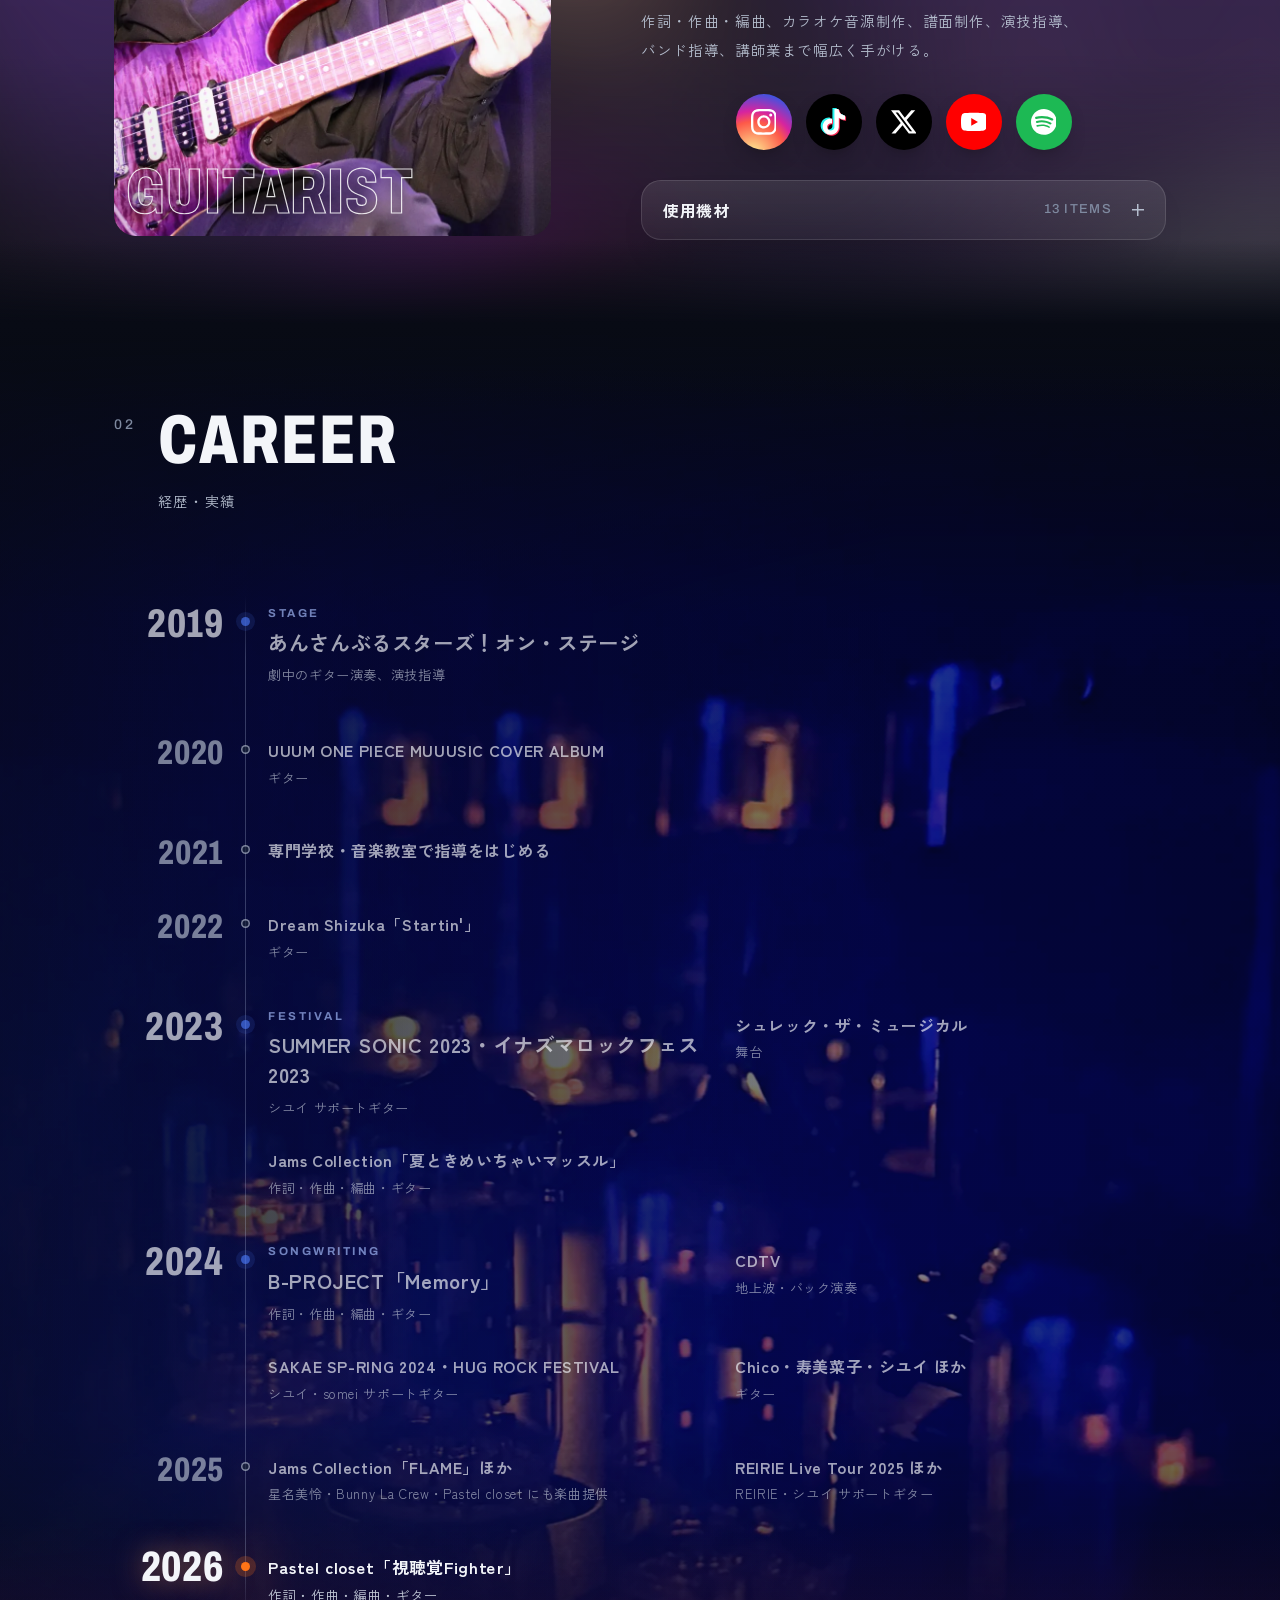
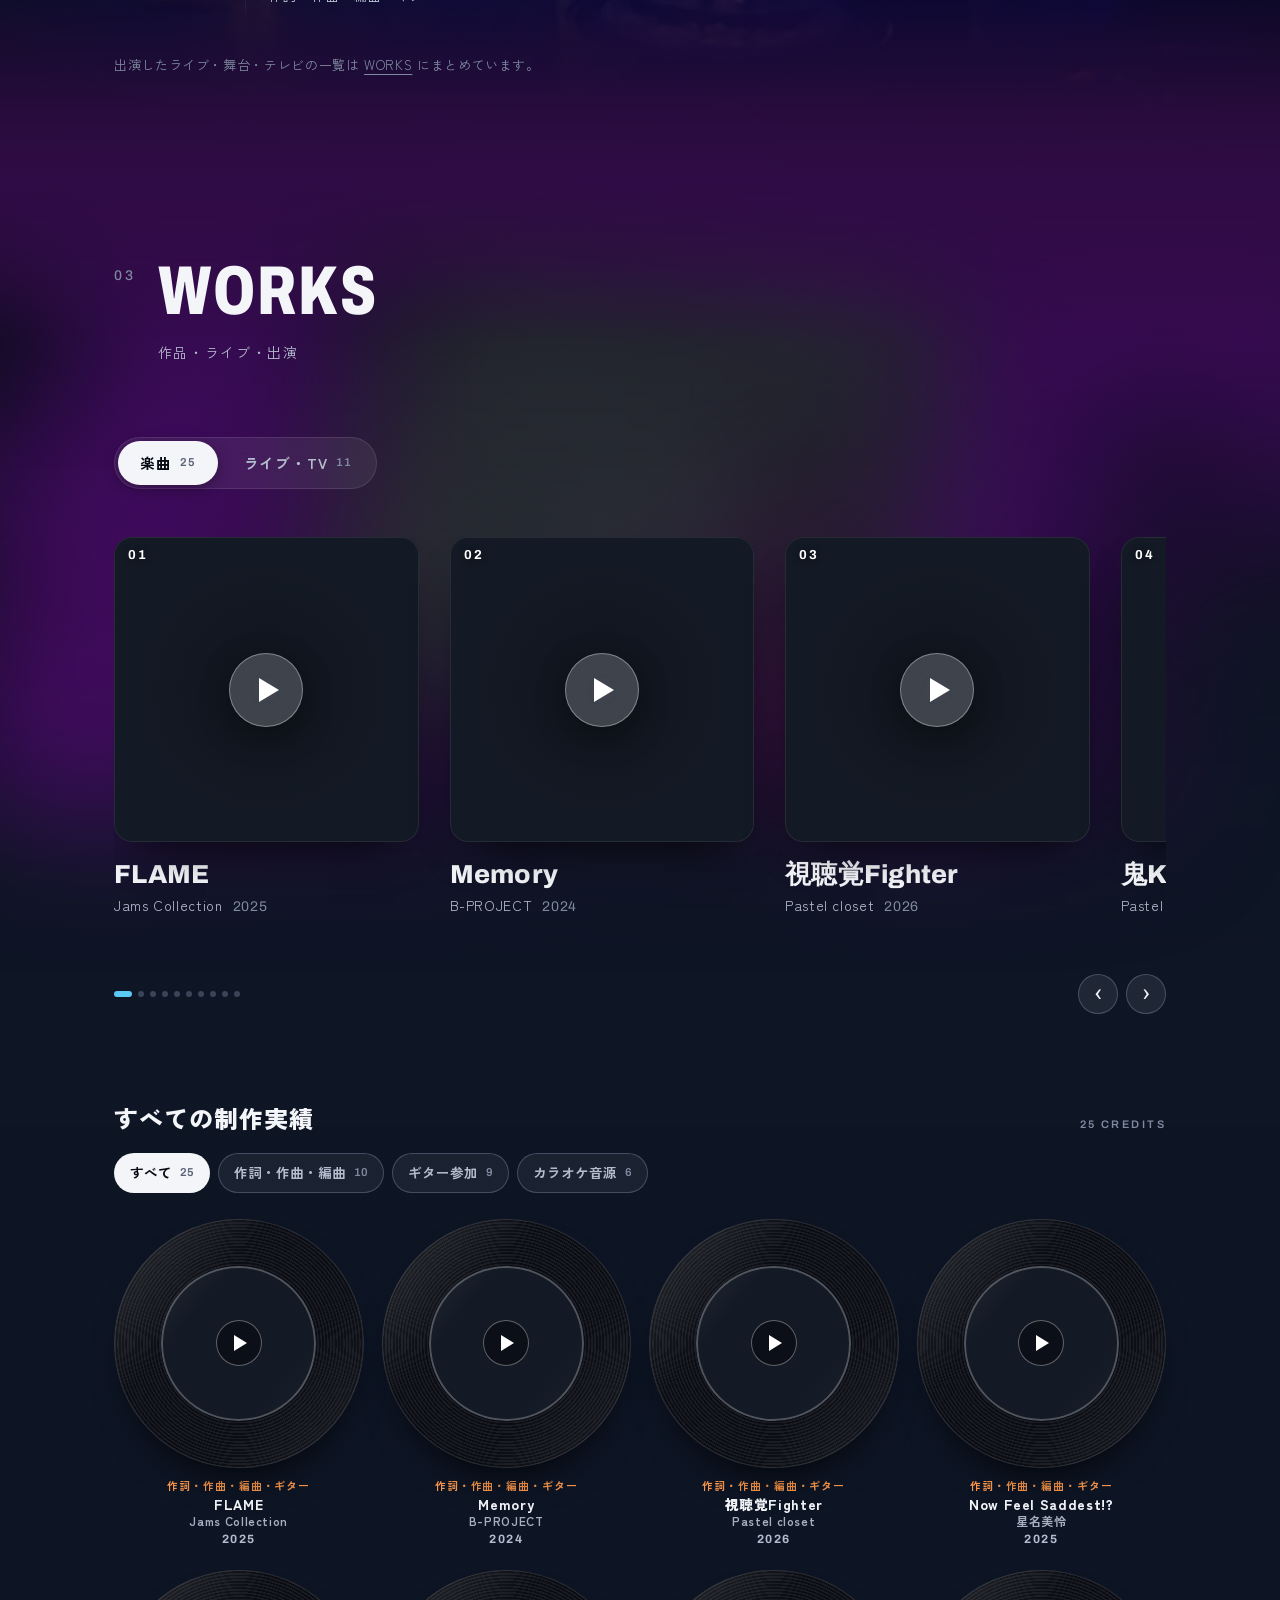
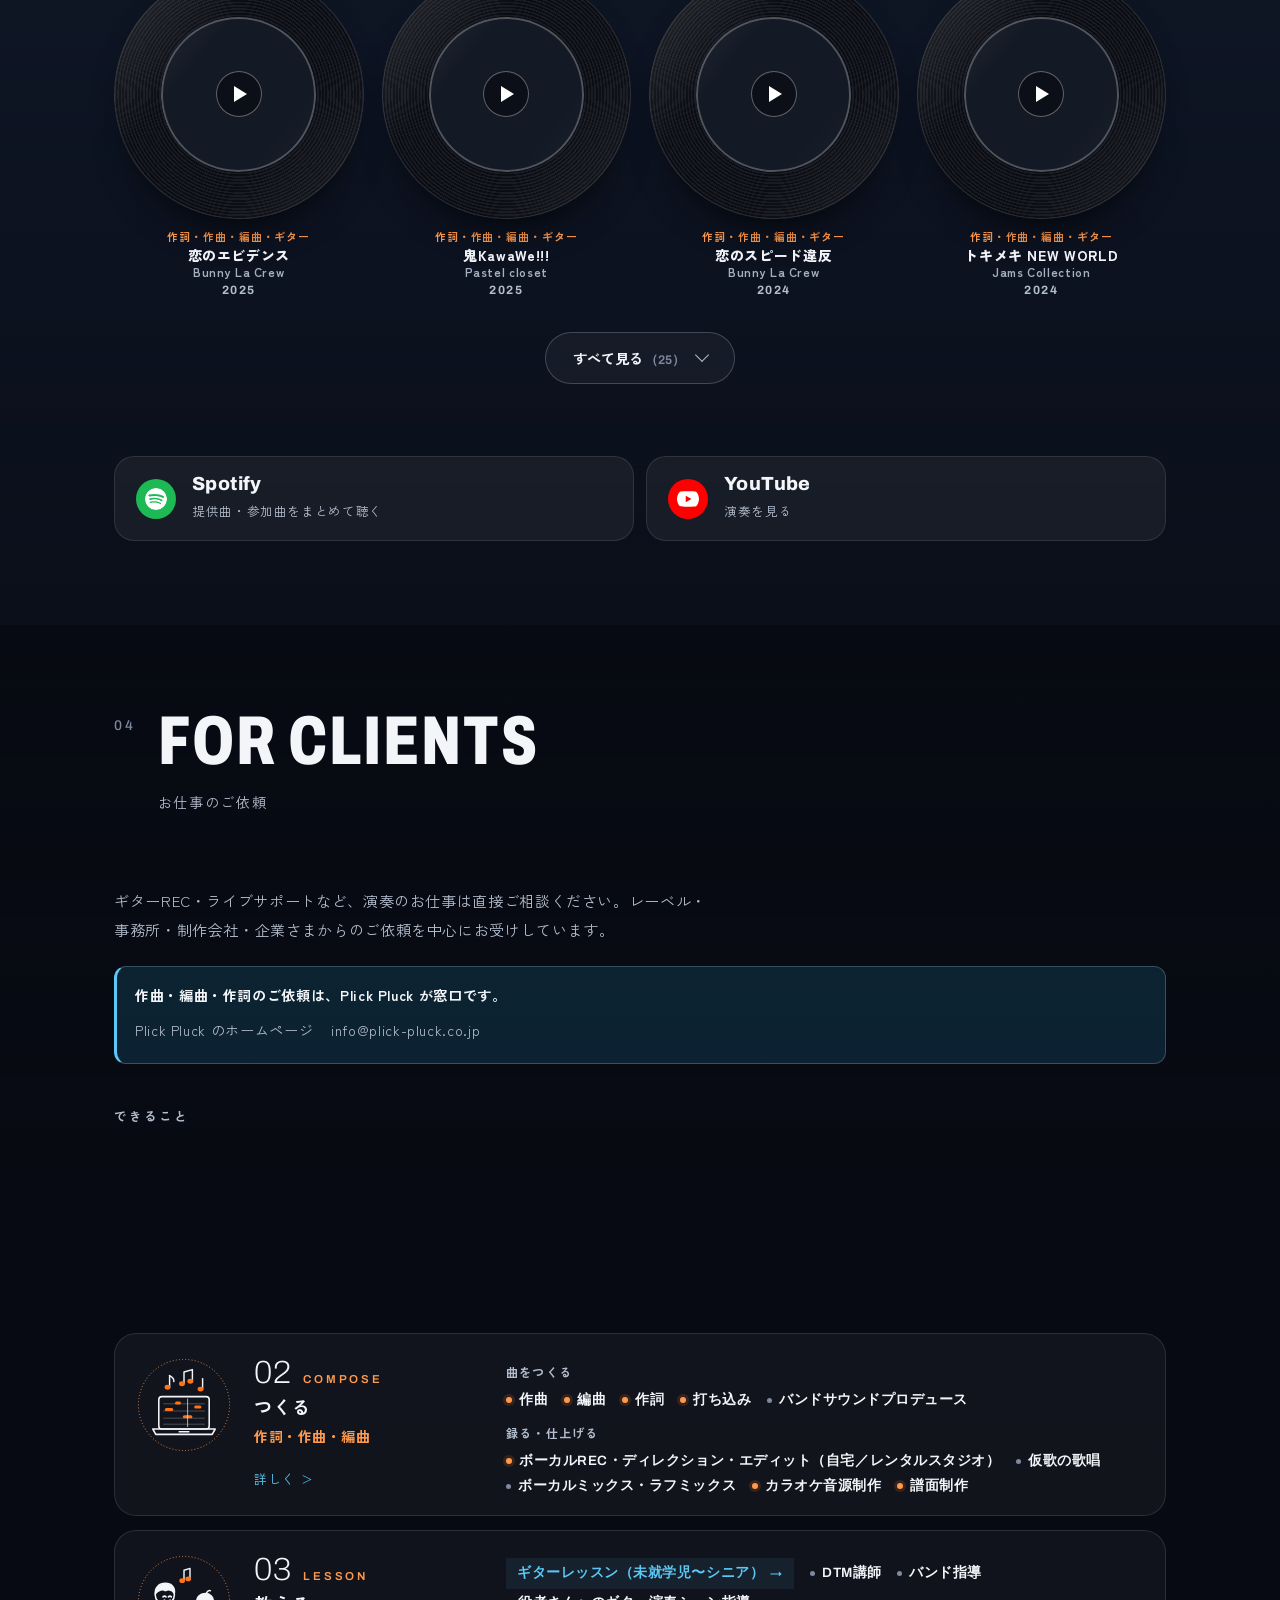
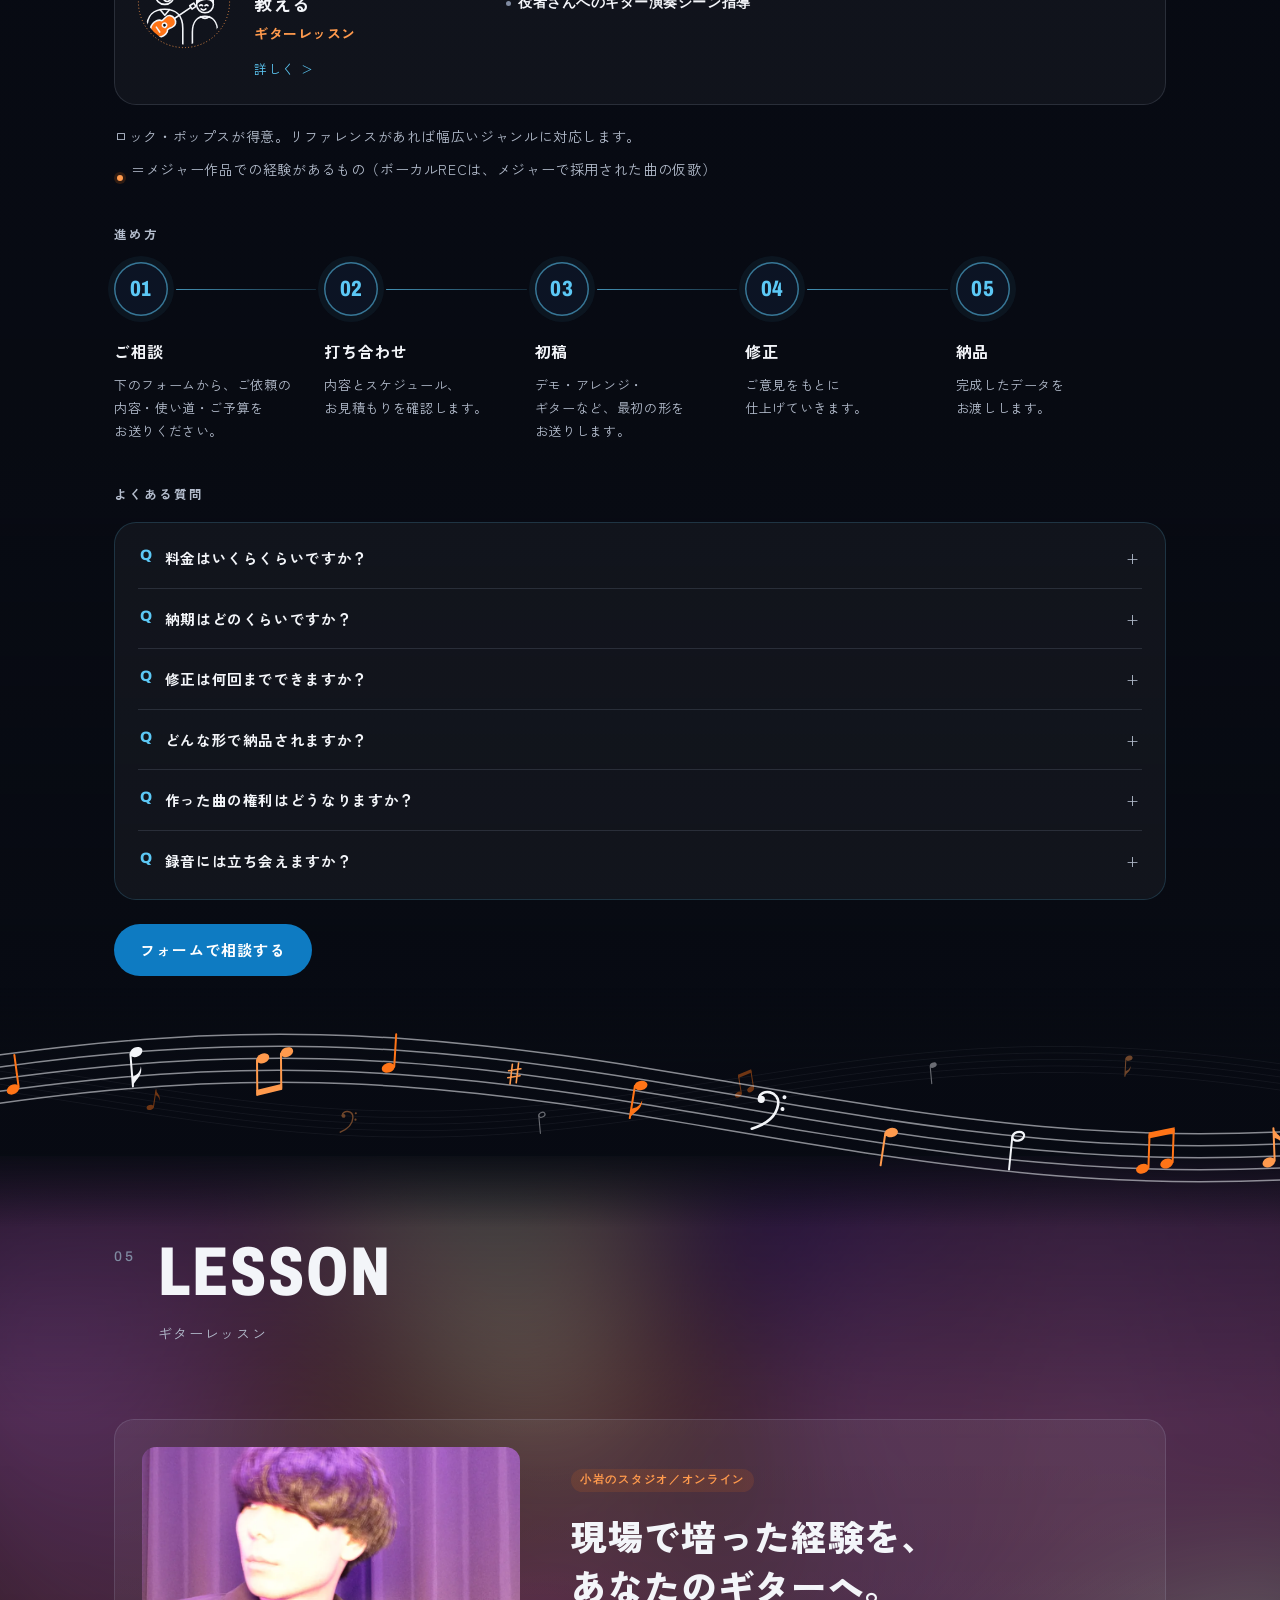
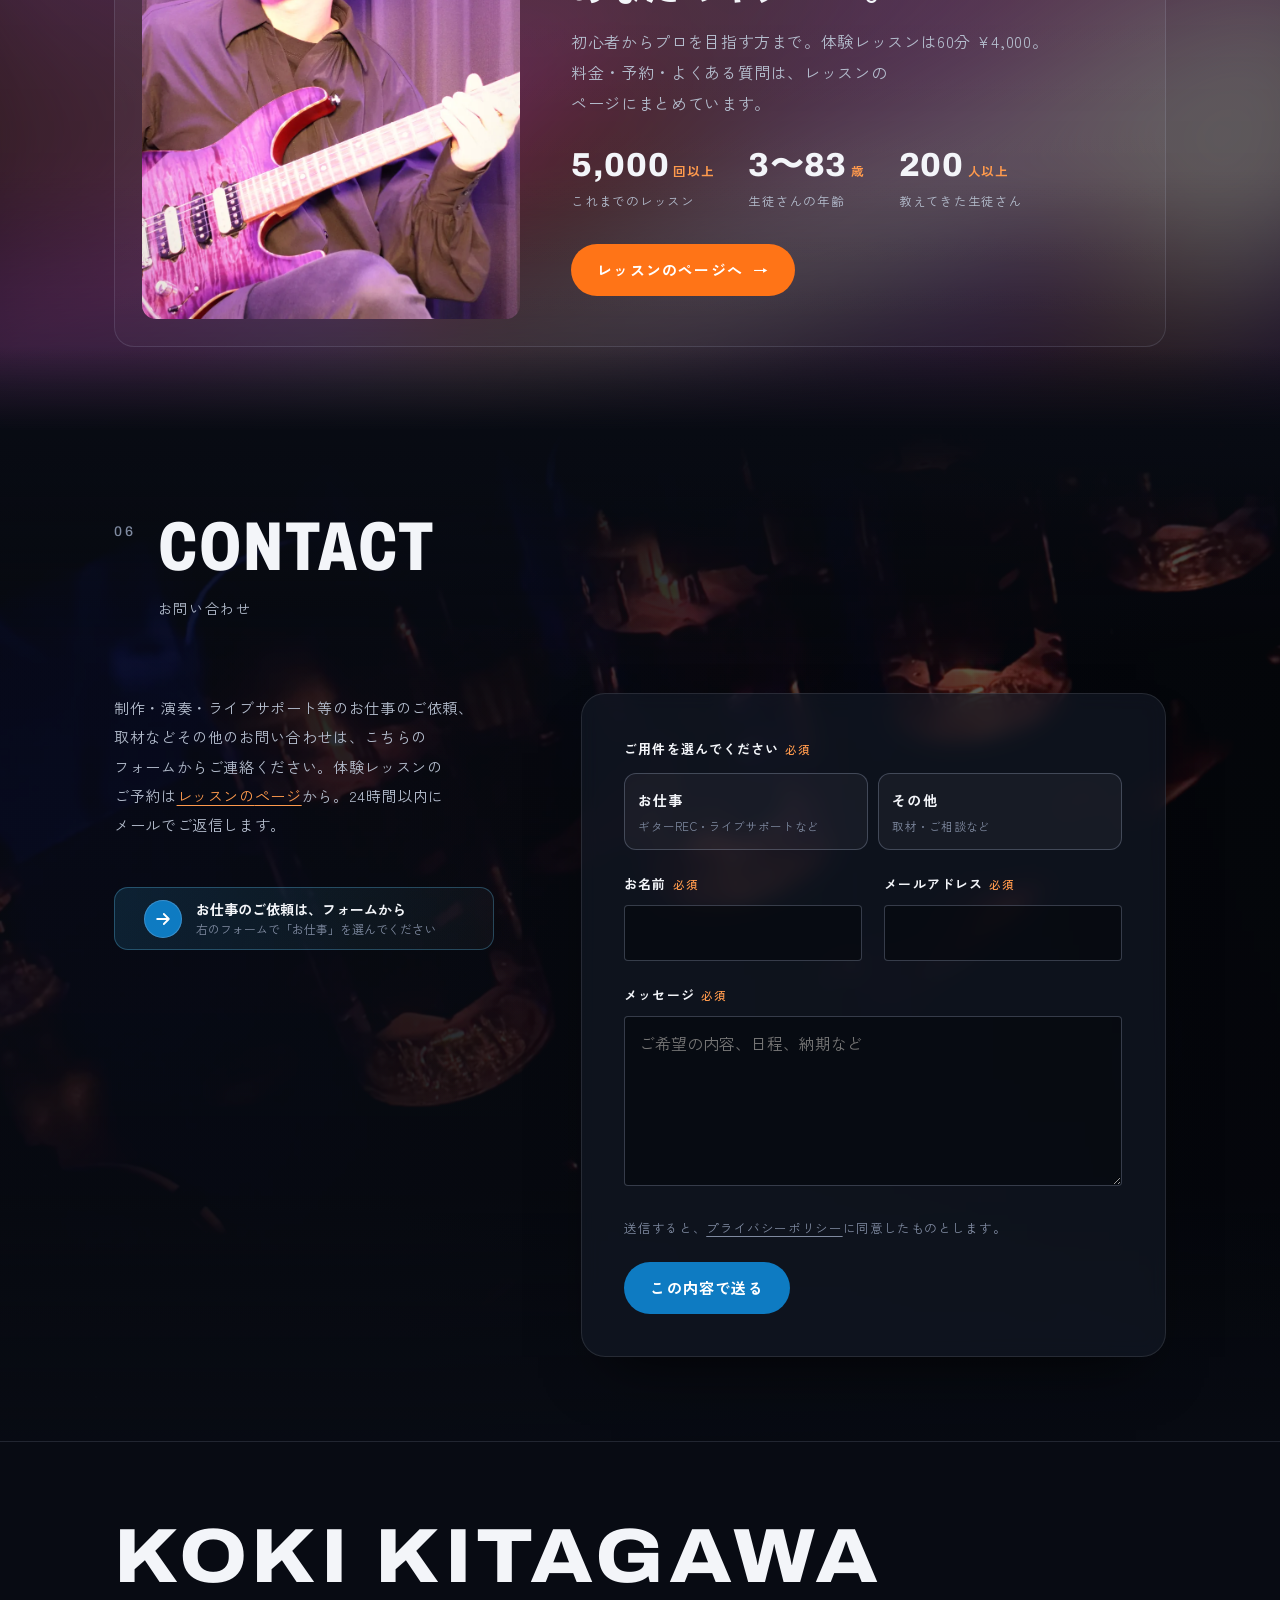
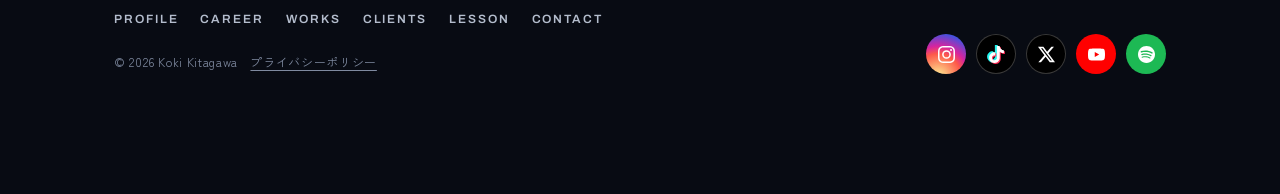
==== commit 9c5a6879: "お仕事：「所属の」を消す（Plick Pluck の所属ではない）。演奏のお仕事は「直接ご相談ください」に（北川くん）" ====
--- a/index.html
+++ b/index.html
@@ -155,8 +155,8 @@
     </div></section><section class="s sbg cl-sec" id="clients"><i class="seam-t" aria-hidden="true"></i><div class="wrap">
       <div class="sh"><span class="no">04</span><h2>For Clients</h2><p>お仕事の<wbr>ご依頼</p></div>
       <div class="workcta">
-        <div class="wc-head"><p class="wc-lead">ギターREC・<wbr>ライブサポートなど、<wbr>演奏の<wbr>お仕事の<wbr>ご相談はこちら。<wbr>レーベル・<wbr>事務所・<wbr>制作会社・<wbr>企業さまからの<wbr>ご依頼を<wbr>中心に<wbr>お受けしています。</p></div>
-        <div class="agency"><p><b>作曲・<wbr>編曲・<wbr>作詞の<wbr>ご依頼は、<wbr>所属の Plick Pluck まで<wbr>お問い合わせください。</b></p><p class="ag-links"><a class="ul" href="https://www.plick-pluck.co.jp" target="_blank" rel="noopener">Plick Pluck の<wbr>ホームページ</a><a class="ul" href="mailto:info@plick-pluck.co.jp">info@plick-pluck.co.jp</a></p></div>
+        <div class="wc-head"><p class="wc-lead">ギターREC・<wbr>ライブサポートなど、<wbr>演奏の<wbr>お仕事は<wbr>直接<wbr>ご相談ください。<wbr>レーベル・<wbr>事務所・<wbr>制作会社・<wbr>企業さまからの<wbr>ご依頼を<wbr>中心に<wbr>お受けしています。</p></div>
+        <div class="agency"><p><b>作曲・<wbr>編曲・<wbr>作詞の<wbr>ご依頼は、<wbr>Plick Pluck が<wbr>窓口です。</b></p><p class="ag-links"><a class="ul" href="https://www.plick-pluck.co.jp" target="_blank" rel="noopener">Plick Pluck の<wbr>ホームページ</a><a class="ul" href="mailto:info@plick-pluck.co.jp">info@plick-pluck.co.jp</a></p></div>
         <h4 class="wc-sub">できること</h4>
         <ul class="skills3" id="skills" aria-label="できること"><li class="card sk3 sk-guitar"><svg class="ill ill-guitar" viewBox="0 0 160 160" role="img" aria-label="斜めに立てたエレキギター（イラスト）">
 <defs><clipPath id="clG"><circle cx="80" cy="80" r="71"/></clipPath></defs>
@@ -243,7 +243,7 @@
         <ol class="steps"><li class="st" style="--k:0"><span class="n">01</span><span class="tx"><b>ご相談</b><small>下の<wbr>フォームから、<wbr>ご依頼の<wbr>内容・<wbr>使い道・<wbr>ご予算を<wbr>お送りください。</small></span></li><li class="st" style="--k:1"><span class="n">02</span><span class="tx"><b>打ち合わせ</b><small>内容と<wbr>スケジュール、<wbr>お見積もりを<wbr>確認します。</small></span></li><li class="st" style="--k:2"><span class="n">03</span><span class="tx"><b>初稿</b><small>デモ・<wbr>アレンジ・<wbr>ギターなど、<wbr>最初の<wbr>形を<wbr>お送りします。</small></span></li><li class="st" style="--k:3"><span class="n">04</span><span class="tx"><b>修正</b><small>ご意見をもとに<wbr>仕上げていきます。</small></span></li><li class="st" style="--k:4"><span class="n">05</span><span class="tx"><b>納品</b><small>完成した<wbr>データを<wbr>お渡しします。</small></span></li></ol>
         
         <h4 class="wc-sub">よくある<wbr>質問</h4>
-        <div class="faq wfaq"><details><summary>料金はいくらくらいですか？</summary><p>ギター録音<wbr>（エレキの<wbr>バッキング・<wbr>リード、<wbr>アコギ）は<wbr>3万5千円からが<wbr>目安です。<wbr>曲の<wbr>長さ・<wbr>パートの<wbr>数・<wbr>使い道・<wbr>納期で<wbr>変わるので、<wbr>内容をうかがってから<wbr>お見積もりを<wbr>お送りします。<wbr>ご予算や<wbr>条件に<wbr>合わせて<wbr>ご相談にも<wbr>応じますので、<wbr>まずは<wbr>お気軽に<wbr>お問い合わせください。<wbr>作曲・<wbr>編曲・<wbr>作詞の<wbr>ご依頼は、<wbr>所属の Plick Pluck が<wbr>窓口です。</p></details><details><summary>納期はどのくらいですか？</summary><p>内容と<wbr>スケジュールによります。<wbr>内容によっては、<wbr>当日の<wbr>納品もできます。<wbr>締め切りを<wbr>教えていただければ、<wbr>それに<wbr>間に合うように<wbr>進めます。<wbr>難しい<wbr>場合は、<wbr>先に<wbr>お伝えします。</p></details><details><summary>修正は<wbr>何回までできますか？</summary><p>修正が<wbr>必要なときは、<wbr>その<wbr>都度<wbr>ご相談させてください。<wbr>修正が<wbr>少なくて<wbr>済むように、<wbr>始める<wbr>前のすり合わせをしっかり<wbr>行います。</p></details><details><summary>どんな<wbr>形で<wbr>納品されますか？</summary><p>基本は Pro Tools の<wbr>セッションで<wbr>お渡しします。<wbr>ご希望があれば、<wbr>WAV でも<wbr>お渡しできます。<wbr>音作りまで<wbr>含めての<wbr>納品なので、<wbr>加工していない<wbr>音<wbr>（DI）は<wbr>お渡ししていません。</p></details><details><summary>作った<wbr>曲の<wbr>権利はどうなりますか？</summary><p>作曲・<wbr>編曲・<wbr>作詞の<wbr>お仕事は、<wbr>所属の Plick Pluck を通して<wbr>お受けしています。<wbr>条件は Plick Pluck まで<wbr>お問い合わせください。</p></details><details><summary>録音には<wbr>立ち<wbr>会えますか？</summary><p>リモートでの<wbr>録音にも、<wbr>スタジオでの<wbr>立ち会いにも<wbr>対応しています。</p></details></div>
+        <div class="faq wfaq"><details><summary>料金はいくらくらいですか？</summary><p>ギター録音<wbr>（エレキの<wbr>バッキング・<wbr>リード、<wbr>アコギ）は<wbr>3万5千円からが<wbr>目安です。<wbr>曲の<wbr>長さ・<wbr>パートの<wbr>数・<wbr>使い道・<wbr>納期で<wbr>変わるので、<wbr>内容をうかがってから<wbr>お見積もりを<wbr>お送りします。<wbr>ご予算や<wbr>条件に<wbr>合わせて<wbr>ご相談にも<wbr>応じますので、<wbr>まずは<wbr>お気軽に<wbr>お問い合わせください。<wbr>作曲・<wbr>編曲・<wbr>作詞の<wbr>ご依頼は、<wbr>Plick Pluck が<wbr>窓口です。</p></details><details><summary>納期はどのくらいですか？</summary><p>内容と<wbr>スケジュールによります。<wbr>内容によっては、<wbr>当日の<wbr>納品もできます。<wbr>締め切りを<wbr>教えていただければ、<wbr>それに<wbr>間に合うように<wbr>進めます。<wbr>難しい<wbr>場合は、<wbr>先に<wbr>お伝えします。</p></details><details><summary>修正は<wbr>何回までできますか？</summary><p>修正が<wbr>必要なときは、<wbr>その<wbr>都度<wbr>ご相談させてください。<wbr>修正が<wbr>少なくて<wbr>済むように、<wbr>始める<wbr>前のすり合わせをしっかり<wbr>行います。</p></details><details><summary>どんな<wbr>形で<wbr>納品されますか？</summary><p>基本は Pro Tools の<wbr>セッションで<wbr>お渡しします。<wbr>ご希望があれば、<wbr>WAV でも<wbr>お渡しできます。<wbr>音作りまで<wbr>含めての<wbr>納品なので、<wbr>加工していない<wbr>音<wbr>（DI）は<wbr>お渡ししていません。</p></details><details><summary>作った<wbr>曲の<wbr>権利はどうなりますか？</summary><p>作曲・<wbr>編曲・<wbr>作詞の<wbr>お仕事は、<wbr>Plick Pluck を通して<wbr>お受けしています。<wbr>条件は Plick Pluck まで<wbr>お問い合わせください。</p></details><details><summary>録音には<wbr>立ち<wbr>会えますか？</summary><p>リモートでの<wbr>録音にも、<wbr>スタジオでの<wbr>立ち会いにも<wbr>対応しています。</p></details></div>
         <button class="btn gr" type="button" data-open="お仕事">フォームで<wbr>相談する</button>
       </div>
     </div></section><div class="ribbon wave rev" aria-hidden="true"><svg class="staffs pc" viewBox="0 0 1440 240" preserveAspectRatio="xMidYMid slice" focusable="false" data-rw="1440" data-rev="1">
@@ -282,7 +282,7 @@
           </div>
           
           <div class="xf" data-for="お仕事">
-            <div class="agency"><p><b>作曲・<wbr>編曲・<wbr>作詞の<wbr>ご依頼は、<wbr>所属の Plick Pluck まで<wbr>お問い合わせください。</b></p><p class="ag-links"><a class="ul" href="https://www.plick-pluck.co.jp" target="_blank" rel="noopener">Plick Pluck の<wbr>ホームページ</a><a class="ul" href="mailto:info@plick-pluck.co.jp">info@plick-pluck.co.jp</a></p></div>
+            <div class="agency"><p><b>作曲・<wbr>編曲・<wbr>作詞の<wbr>ご依頼は、<wbr>Plick Pluck が<wbr>窓口です。</b></p><p class="ag-links"><a class="ul" href="https://www.plick-pluck.co.jp" target="_blank" rel="noopener">Plick Pluck の<wbr>ホームページ</a><a class="ul" href="mailto:info@plick-pluck.co.jp">info@plick-pluck.co.jp</a></p></div>
             <fieldset class="opts" id="f_jobs"><legend>ご依頼の<wbr>内容<i>必須・<wbr>複数OK</i></legend><label class="opt"><input type="checkbox" name="f_job" value="ギターREC"><span>ギターREC</span></label><label class="opt"><input type="checkbox" name="f_job" value="ライブサポート"><span>ライブサポート</span></label><label class="opt"><input type="checkbox" name="f_job" value="カラオケ音源"><span>カラオケ音源</span></label><label class="opt"><input type="checkbox" name="f_job" value="その他"><span>その他</span></label><p class="err" hidden></p></fieldset>
             <fieldset class="opts" id="f_whoBox"><legend>ご依頼主<i>必須</i></legend><label class="opt"><input type="radio" name="f_who" value="会社・団体"><span>会社・<wbr>団体</span></label><label class="opt"><input type="radio" name="f_who" value="個人"><span>個人</span></label><p class="err" hidden></p></fieldset>
             <div id="companyBox" hidden><label for="f_company">会社名・<wbr>団体名<i>必須</i></label><input id="f_company" autocomplete="organization" placeholder="例：株式会社〇〇"><p class="err" hidden></p></div>
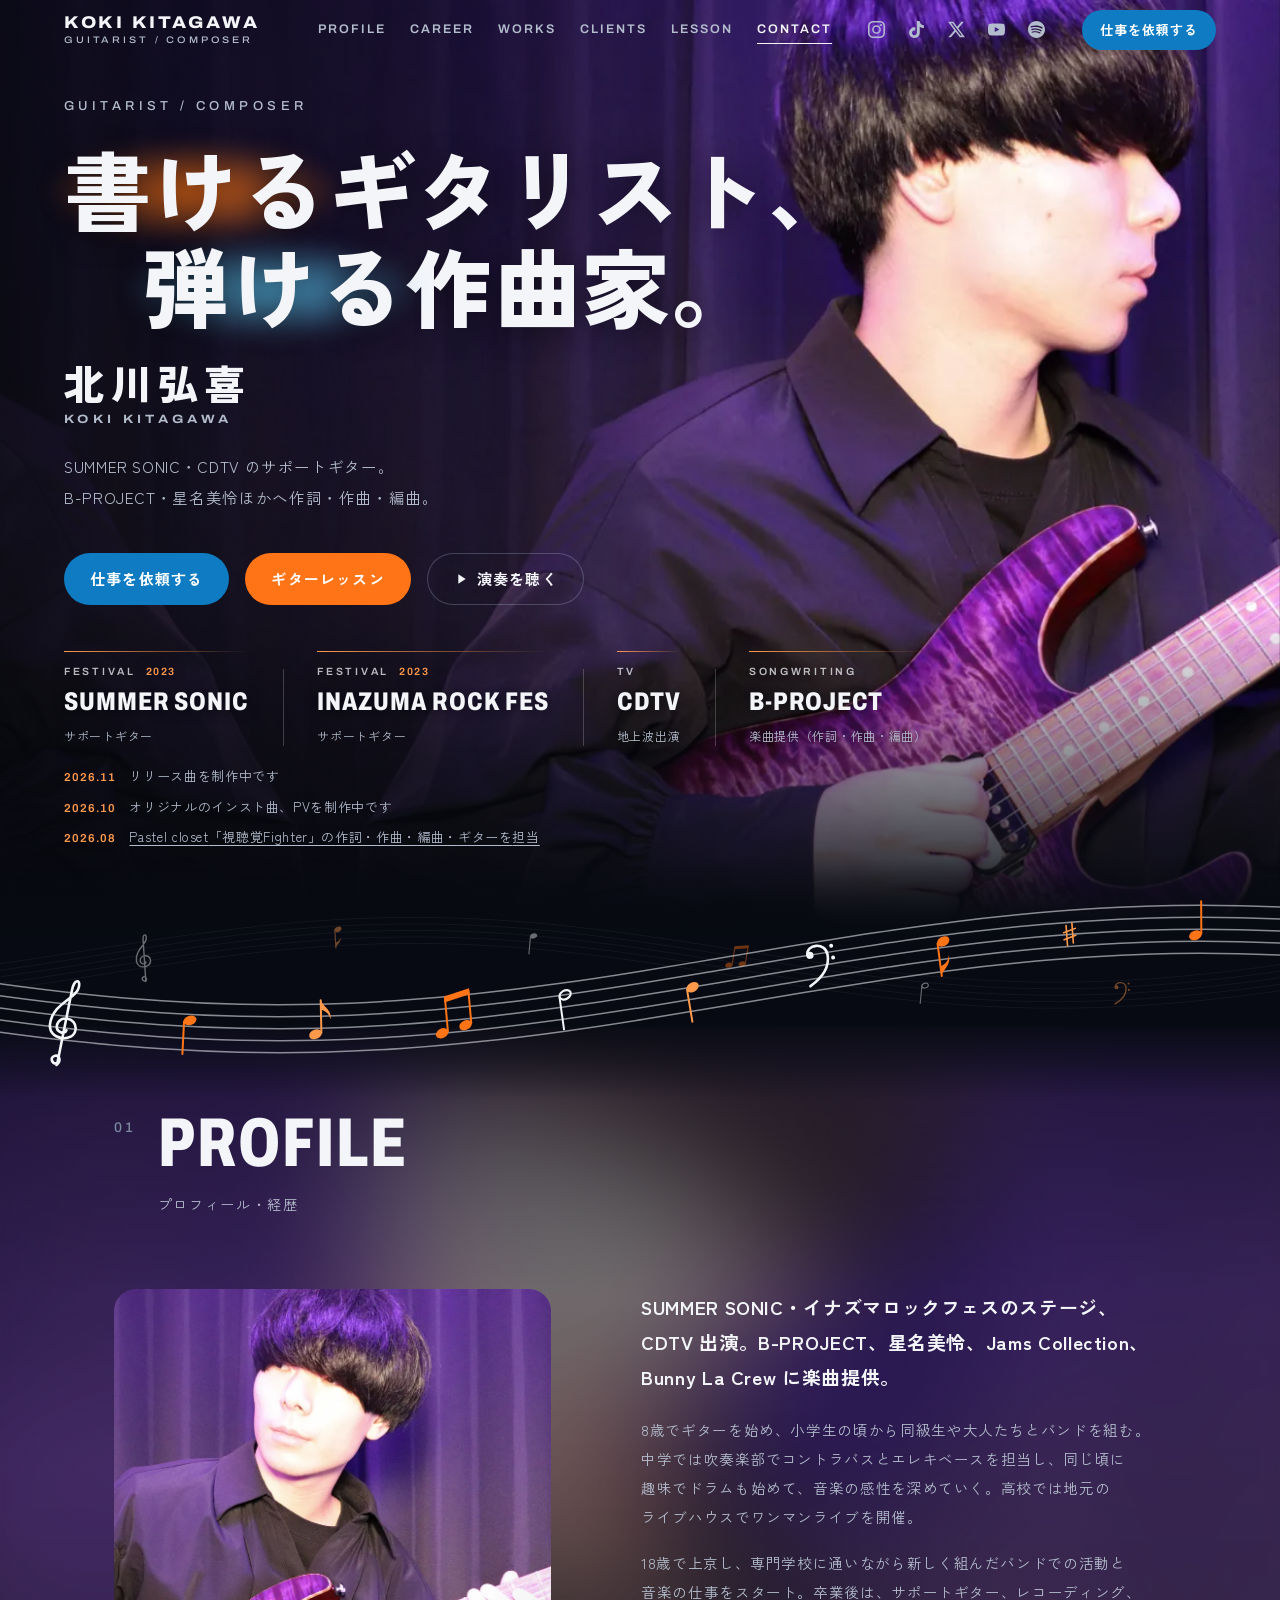
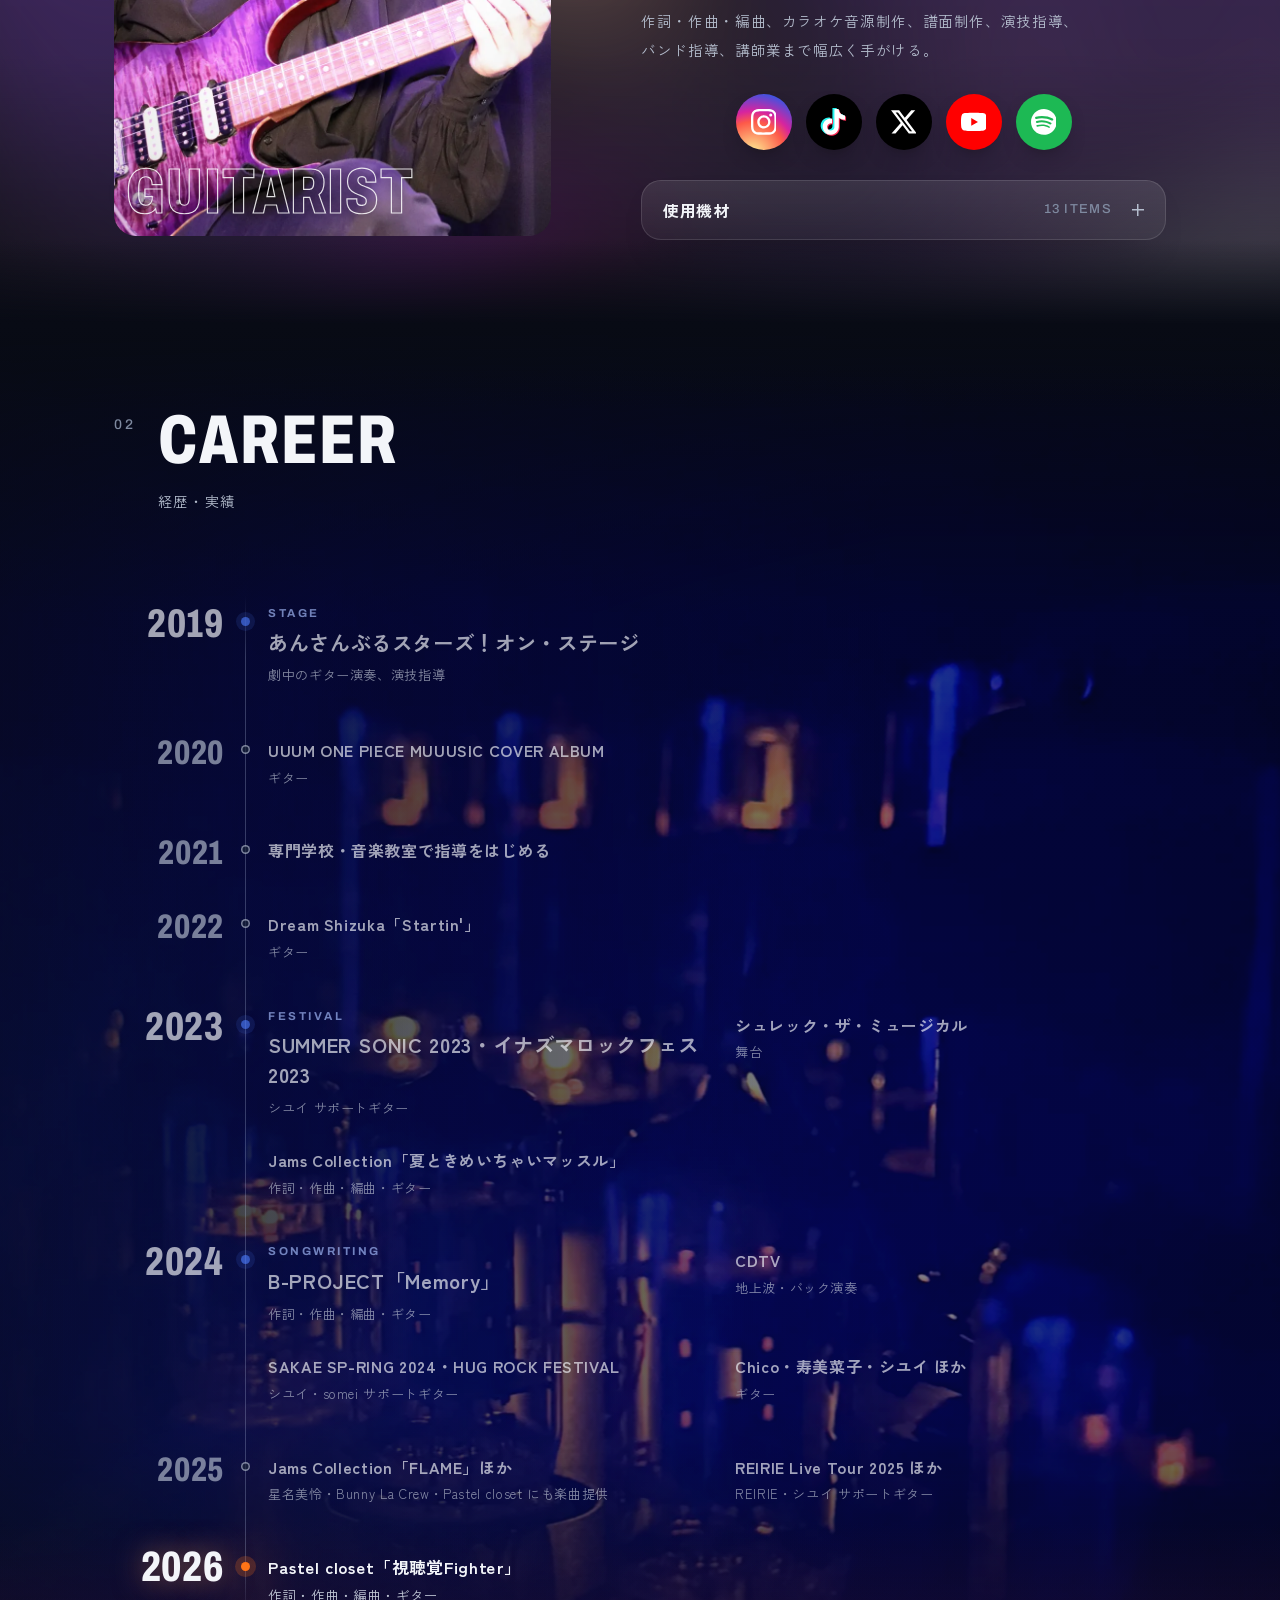
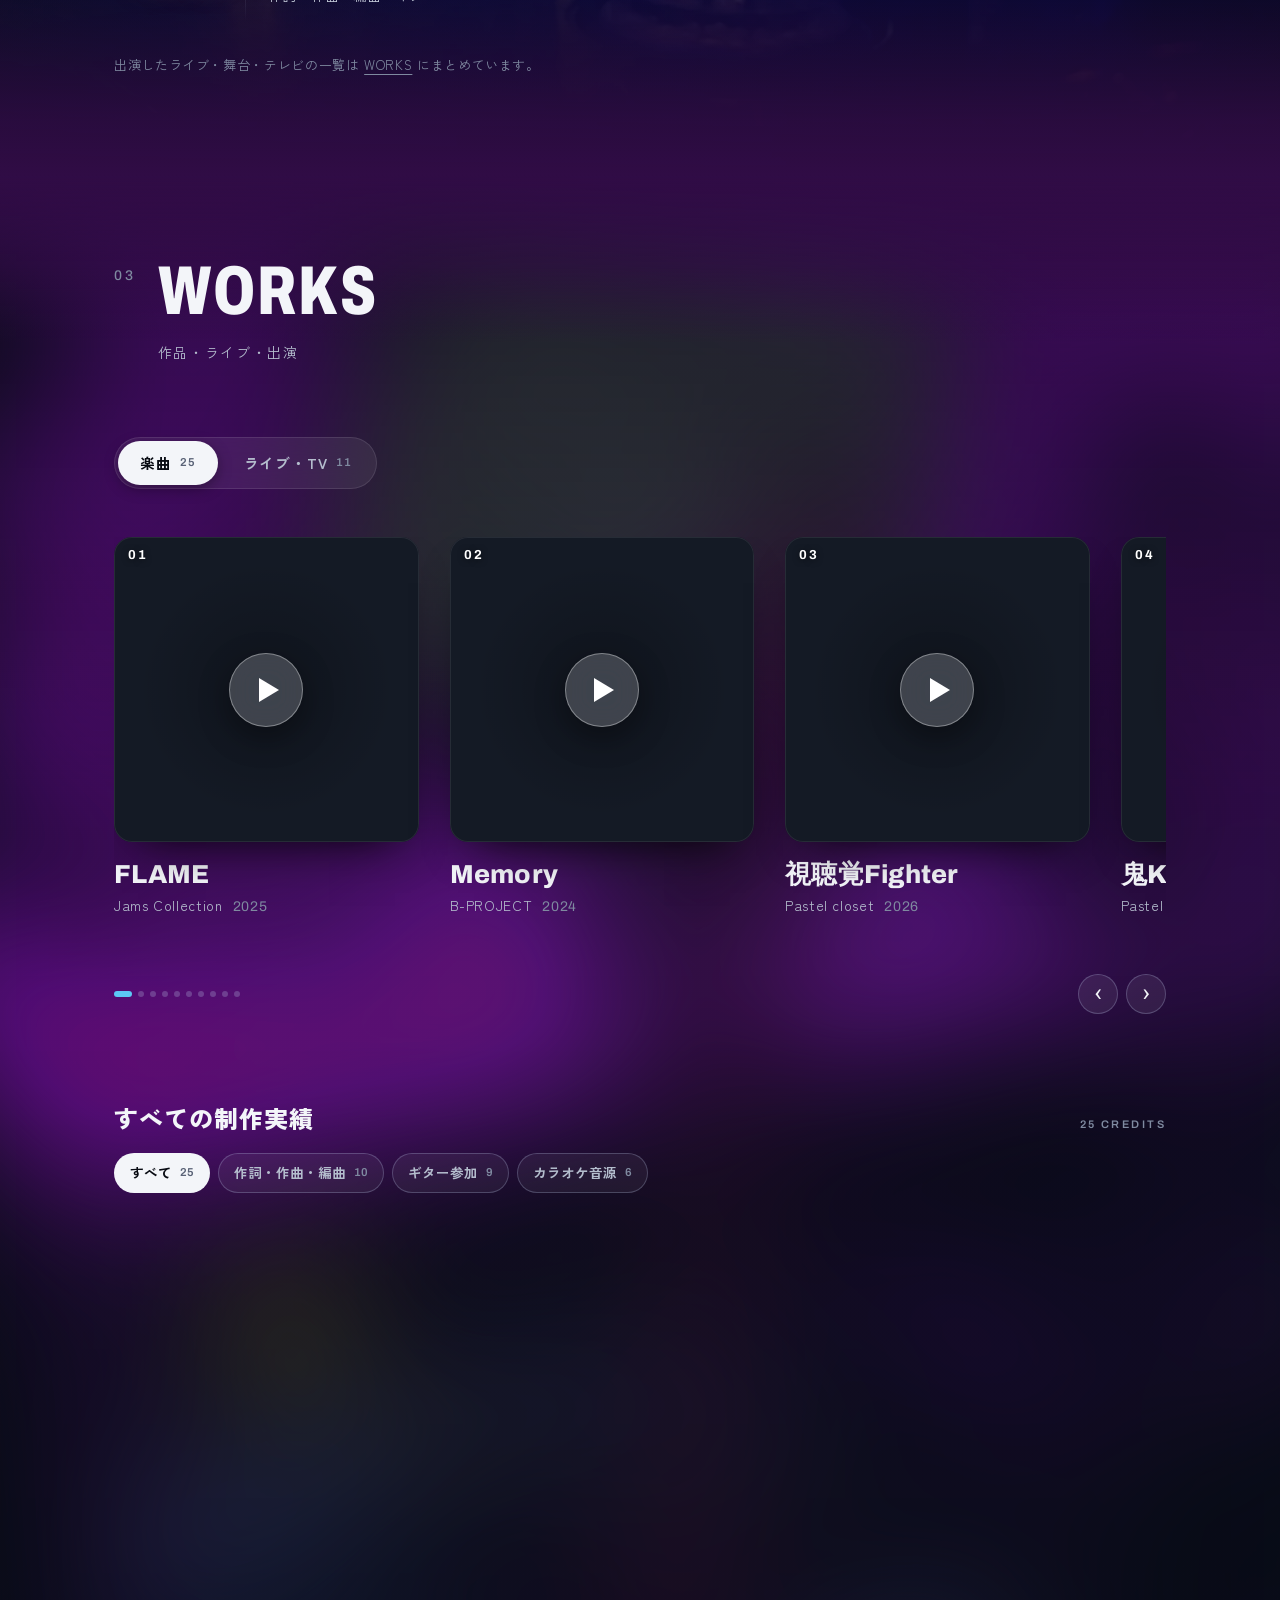
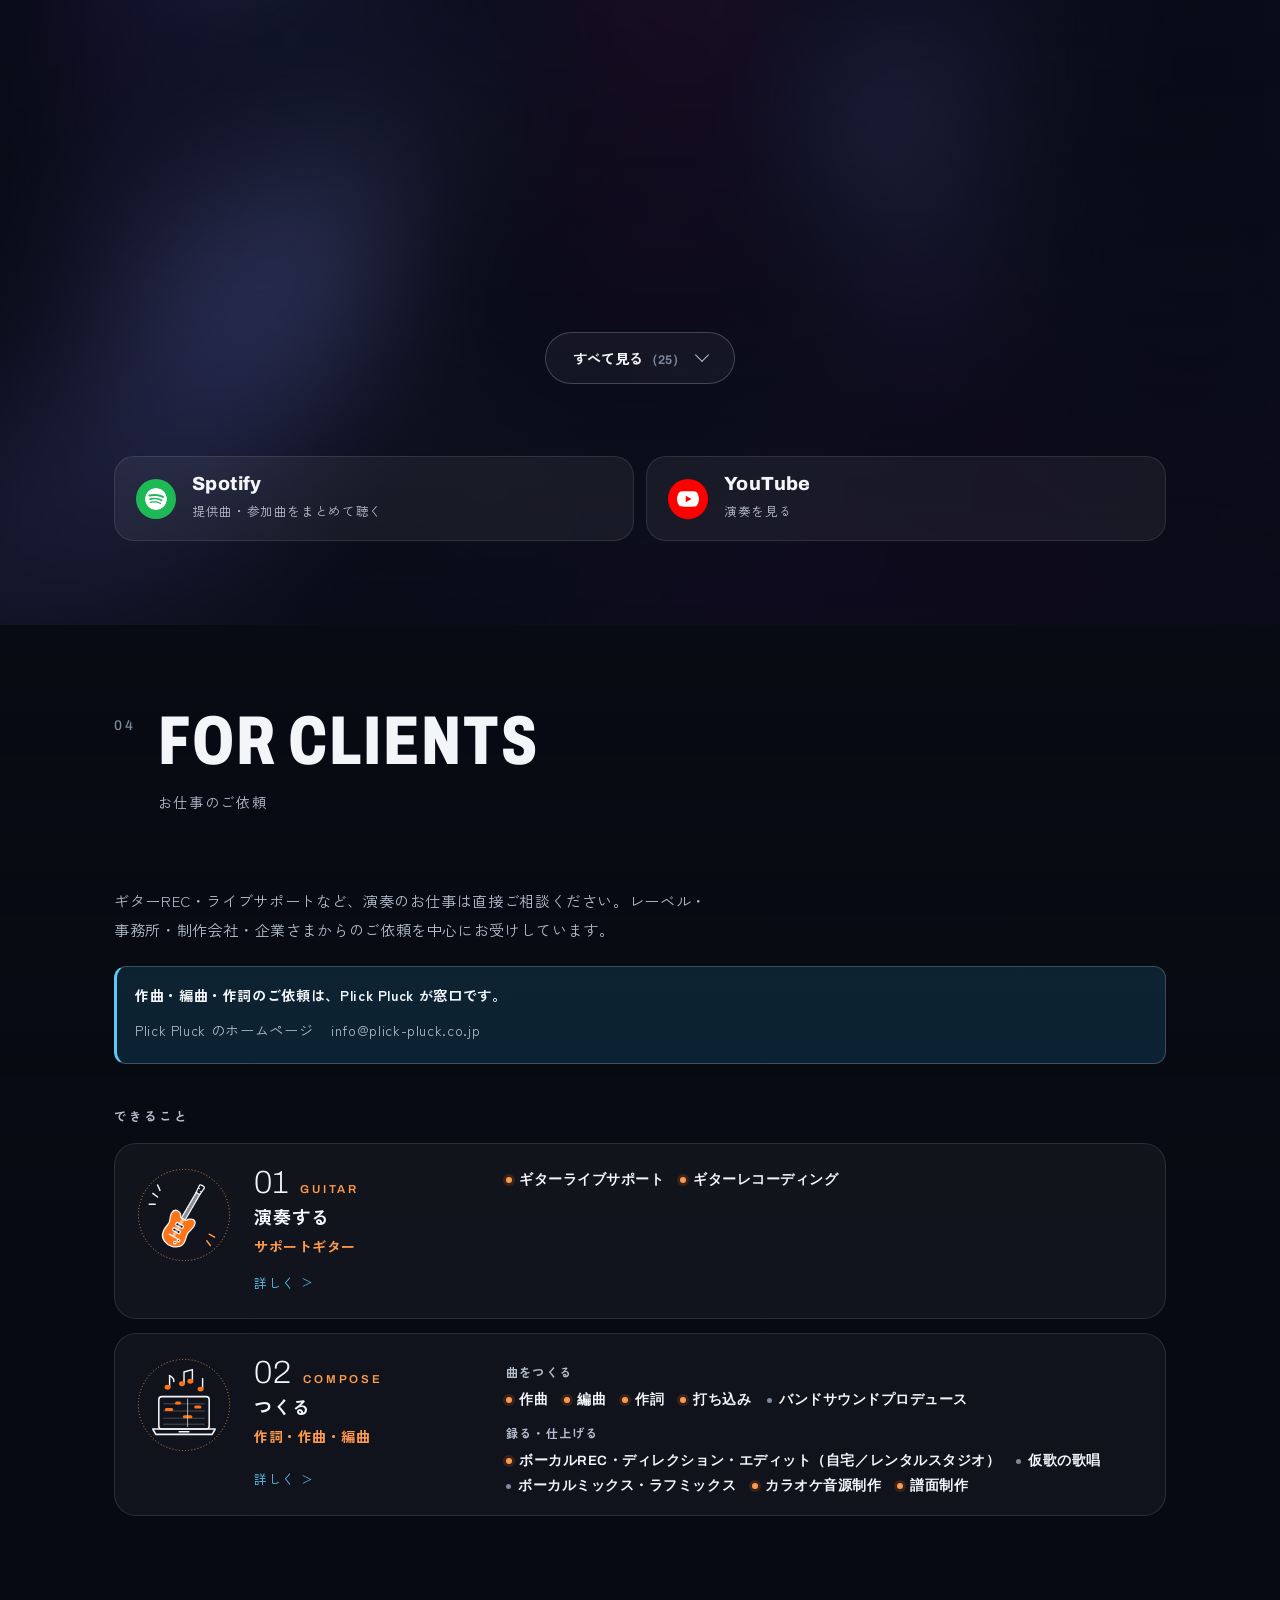
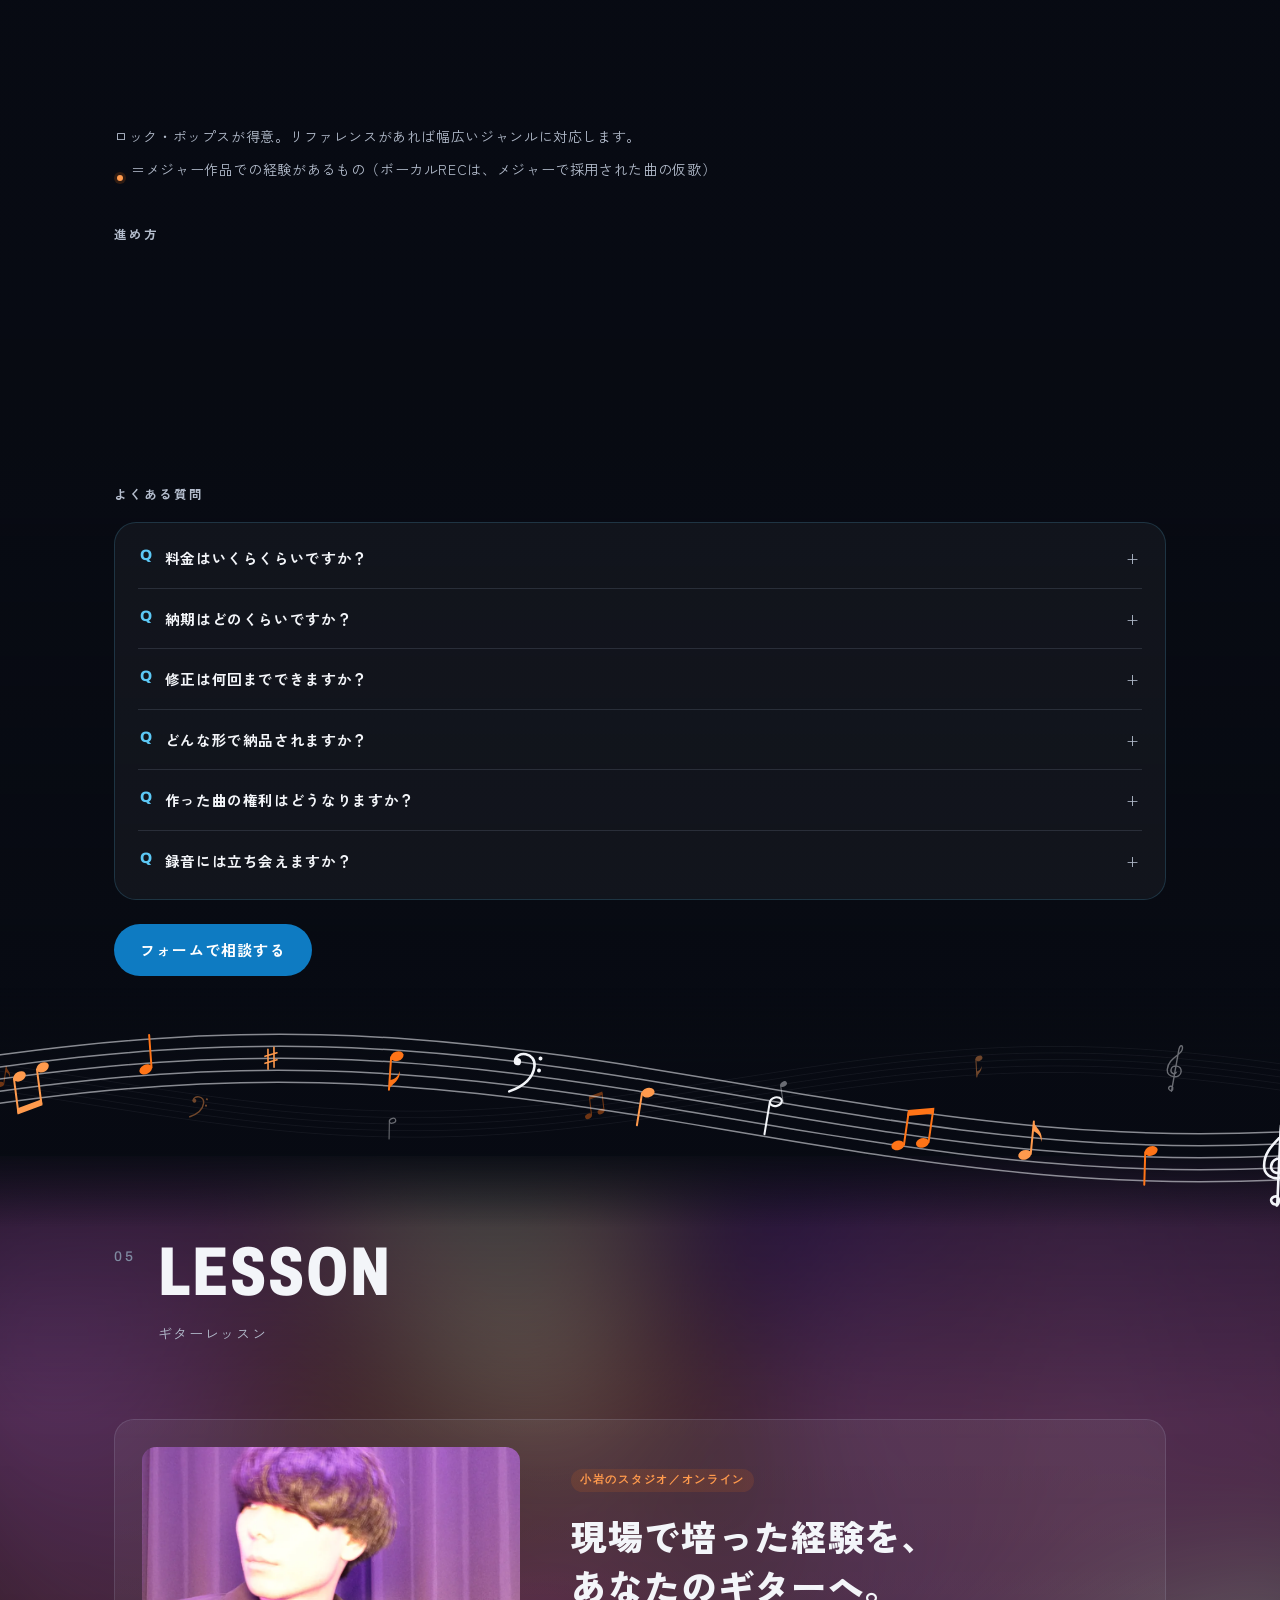
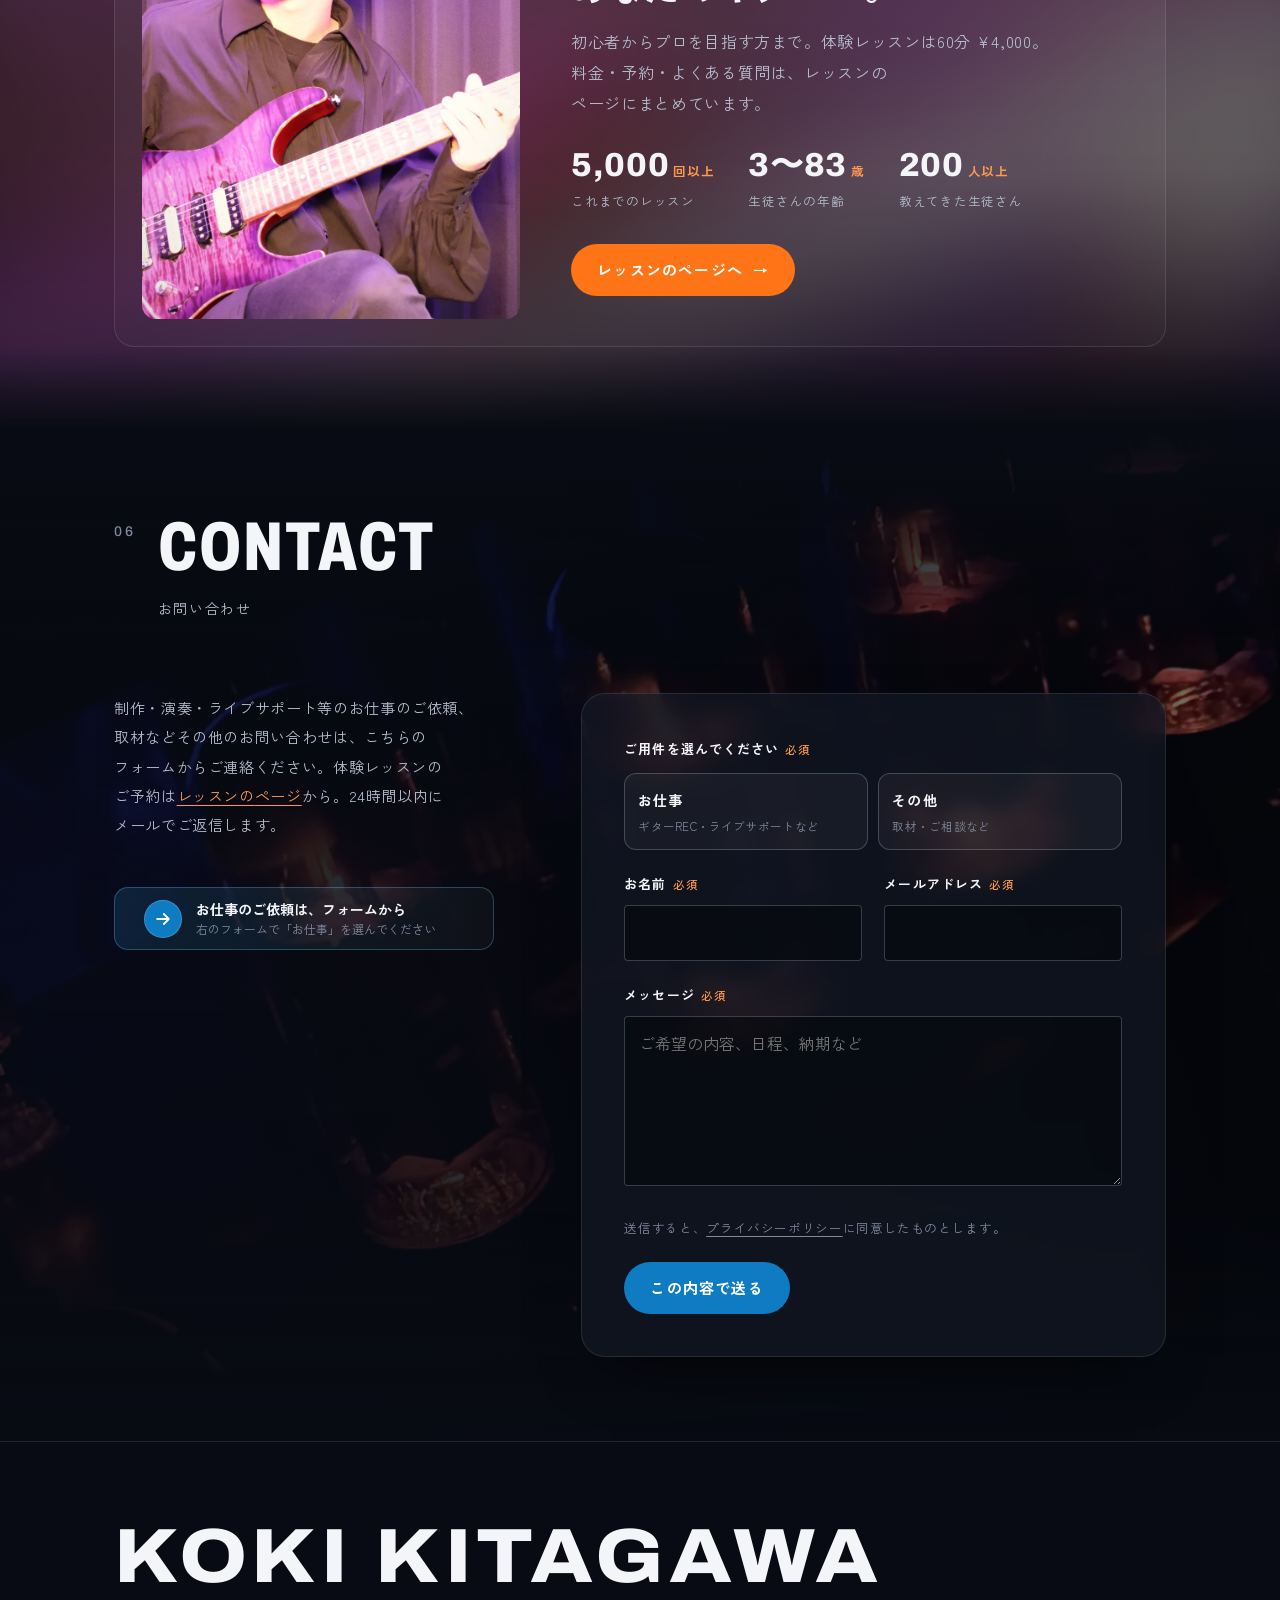
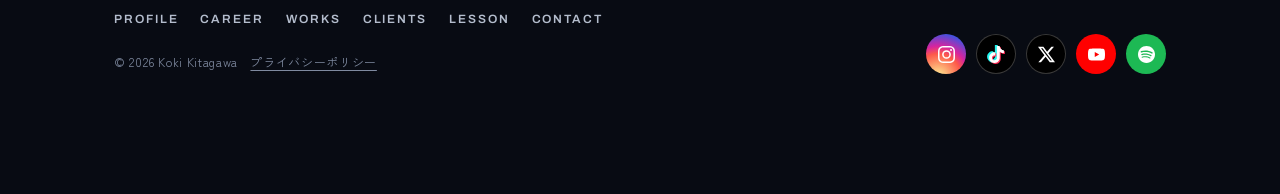
==== commit a248ac02: "お仕事のFAQ：料金の目安（ギターREC 3万5千円〜）を外し、見積もり・相談の案内だけに（レッスン以外の料金は伏せる・北川くん） Co-Authored-By: Claude Opus 5.5 <n" ====
--- a/index.html
+++ b/index.html
@@ -243,7 +243,7 @@
         <ol class="steps"><li class="st" style="--k:0"><span class="n">01</span><span class="tx"><b>ご相談</b><small>下の<wbr>フォームから、<wbr>ご依頼の<wbr>内容・<wbr>使い道・<wbr>ご予算を<wbr>お送りください。</small></span></li><li class="st" style="--k:1"><span class="n">02</span><span class="tx"><b>打ち合わせ</b><small>内容と<wbr>スケジュール、<wbr>お見積もりを<wbr>確認します。</small></span></li><li class="st" style="--k:2"><span class="n">03</span><span class="tx"><b>初稿</b><small>デモ・<wbr>アレンジ・<wbr>ギターなど、<wbr>最初の<wbr>形を<wbr>お送りします。</small></span></li><li class="st" style="--k:3"><span class="n">04</span><span class="tx"><b>修正</b><small>ご意見をもとに<wbr>仕上げていきます。</small></span></li><li class="st" style="--k:4"><span class="n">05</span><span class="tx"><b>納品</b><small>完成した<wbr>データを<wbr>お渡しします。</small></span></li></ol>
         
         <h4 class="wc-sub">よくある<wbr>質問</h4>
-        <div class="faq wfaq"><details><summary>料金はいくらくらいですか？</summary><p>ギター録音<wbr>（エレキの<wbr>バッキング・<wbr>リード、<wbr>アコギ）は<wbr>3万5千円からが<wbr>目安です。<wbr>曲の<wbr>長さ・<wbr>パートの<wbr>数・<wbr>使い道・<wbr>納期で<wbr>変わるので、<wbr>内容をうかがってから<wbr>お見積もりを<wbr>お送りします。<wbr>ご予算や<wbr>条件に<wbr>合わせて<wbr>ご相談にも<wbr>応じますので、<wbr>まずは<wbr>お気軽に<wbr>お問い合わせください。<wbr>作曲・<wbr>編曲・<wbr>作詞の<wbr>ご依頼は、<wbr>Plick Pluck が<wbr>窓口です。</p></details><details><summary>納期はどのくらいですか？</summary><p>内容と<wbr>スケジュールによります。<wbr>内容によっては、<wbr>当日の<wbr>納品もできます。<wbr>締め切りを<wbr>教えていただければ、<wbr>それに<wbr>間に合うように<wbr>進めます。<wbr>難しい<wbr>場合は、<wbr>先に<wbr>お伝えします。</p></details><details><summary>修正は<wbr>何回までできますか？</summary><p>修正が<wbr>必要なときは、<wbr>その<wbr>都度<wbr>ご相談させてください。<wbr>修正が<wbr>少なくて<wbr>済むように、<wbr>始める<wbr>前のすり合わせをしっかり<wbr>行います。</p></details><details><summary>どんな<wbr>形で<wbr>納品されますか？</summary><p>基本は Pro Tools の<wbr>セッションで<wbr>お渡しします。<wbr>ご希望があれば、<wbr>WAV でも<wbr>お渡しできます。<wbr>音作りまで<wbr>含めての<wbr>納品なので、<wbr>加工していない<wbr>音<wbr>（DI）は<wbr>お渡ししていません。</p></details><details><summary>作った<wbr>曲の<wbr>権利はどうなりますか？</summary><p>作曲・<wbr>編曲・<wbr>作詞の<wbr>お仕事は、<wbr>Plick Pluck を通して<wbr>お受けしています。<wbr>条件は Plick Pluck まで<wbr>お問い合わせください。</p></details><details><summary>録音には<wbr>立ち<wbr>会えますか？</summary><p>リモートでの<wbr>録音にも、<wbr>スタジオでの<wbr>立ち会いにも<wbr>対応しています。</p></details></div>
+        <div class="faq wfaq"><details><summary>料金はいくらくらいですか？</summary><p>料金は、<wbr>曲の<wbr>長さ・<wbr>パートの<wbr>数・<wbr>使い道・<wbr>納期で<wbr>変わるので、<wbr>内容をうかがってから<wbr>お見積もりを<wbr>お送りします。<wbr>ご予算や<wbr>条件に<wbr>合わせて<wbr>ご相談に<wbr>応じますので、<wbr>まずは<wbr>お気軽に<wbr>お問い合わせください。<wbr>作曲・<wbr>編曲・<wbr>作詞の<wbr>ご依頼は、<wbr>Plick Pluck が<wbr>窓口です。</p></details><details><summary>納期はどのくらいですか？</summary><p>内容と<wbr>スケジュールによります。<wbr>内容によっては、<wbr>当日の<wbr>納品もできます。<wbr>締め切りを<wbr>教えていただければ、<wbr>それに<wbr>間に合うように<wbr>進めます。<wbr>難しい<wbr>場合は、<wbr>先に<wbr>お伝えします。</p></details><details><summary>修正は<wbr>何回までできますか？</summary><p>修正が<wbr>必要なときは、<wbr>その<wbr>都度<wbr>ご相談させてください。<wbr>修正が<wbr>少なくて<wbr>済むように、<wbr>始める<wbr>前のすり合わせをしっかり<wbr>行います。</p></details><details><summary>どんな<wbr>形で<wbr>納品されますか？</summary><p>基本は Pro Tools の<wbr>セッションで<wbr>お渡しします。<wbr>ご希望があれば、<wbr>WAV でも<wbr>お渡しできます。<wbr>音作りまで<wbr>含めての<wbr>納品なので、<wbr>加工していない<wbr>音<wbr>（DI）は<wbr>お渡ししていません。</p></details><details><summary>作った<wbr>曲の<wbr>権利はどうなりますか？</summary><p>作曲・<wbr>編曲・<wbr>作詞の<wbr>お仕事は、<wbr>Plick Pluck を通して<wbr>お受けしています。<wbr>条件は Plick Pluck まで<wbr>お問い合わせください。</p></details><details><summary>録音には<wbr>立ち<wbr>会えますか？</summary><p>リモートでの<wbr>録音にも、<wbr>スタジオでの<wbr>立ち会いにも<wbr>対応しています。</p></details></div>
         <button class="btn gr" type="button" data-open="お仕事">フォームで<wbr>相談する</button>
       </div>
     </div></section><div class="ribbon wave rev" aria-hidden="true"><svg class="staffs pc" viewBox="0 0 1440 240" preserveAspectRatio="xMidYMid slice" focusable="false" data-rw="1440" data-rev="1">
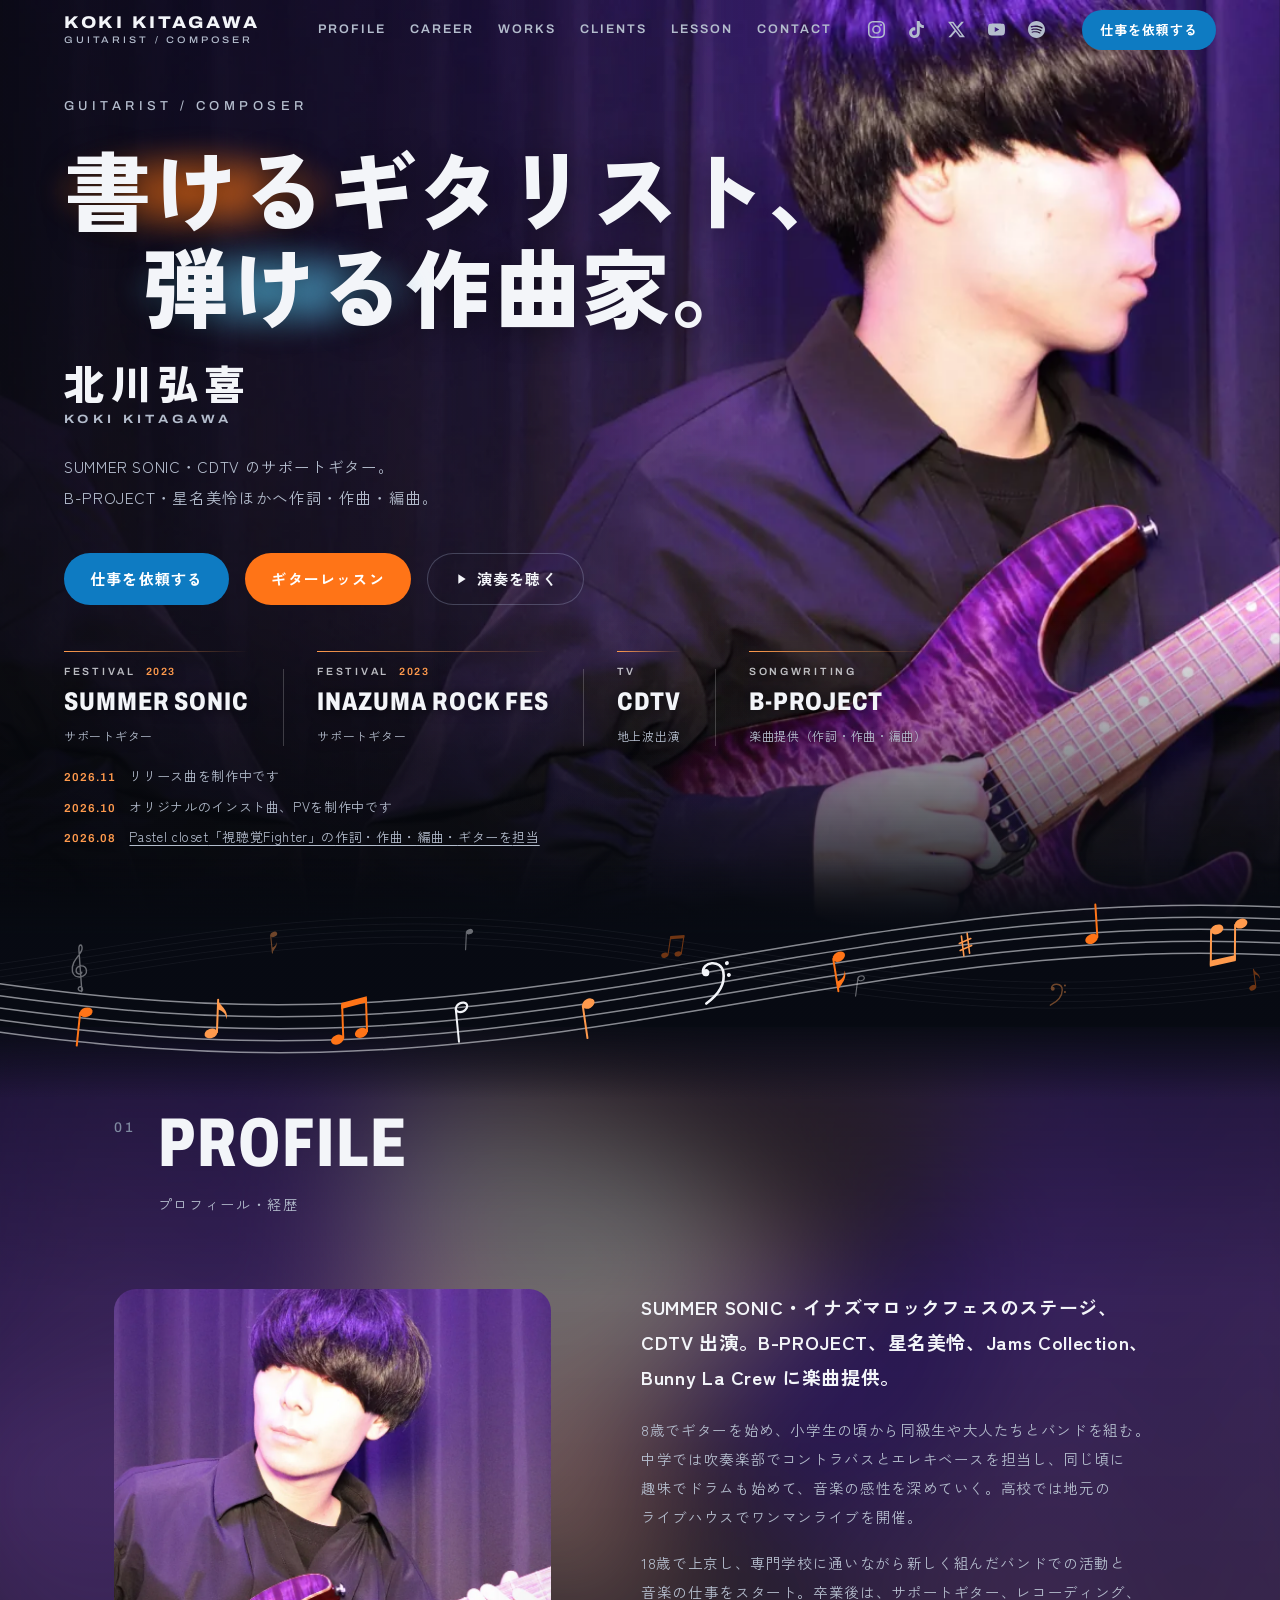
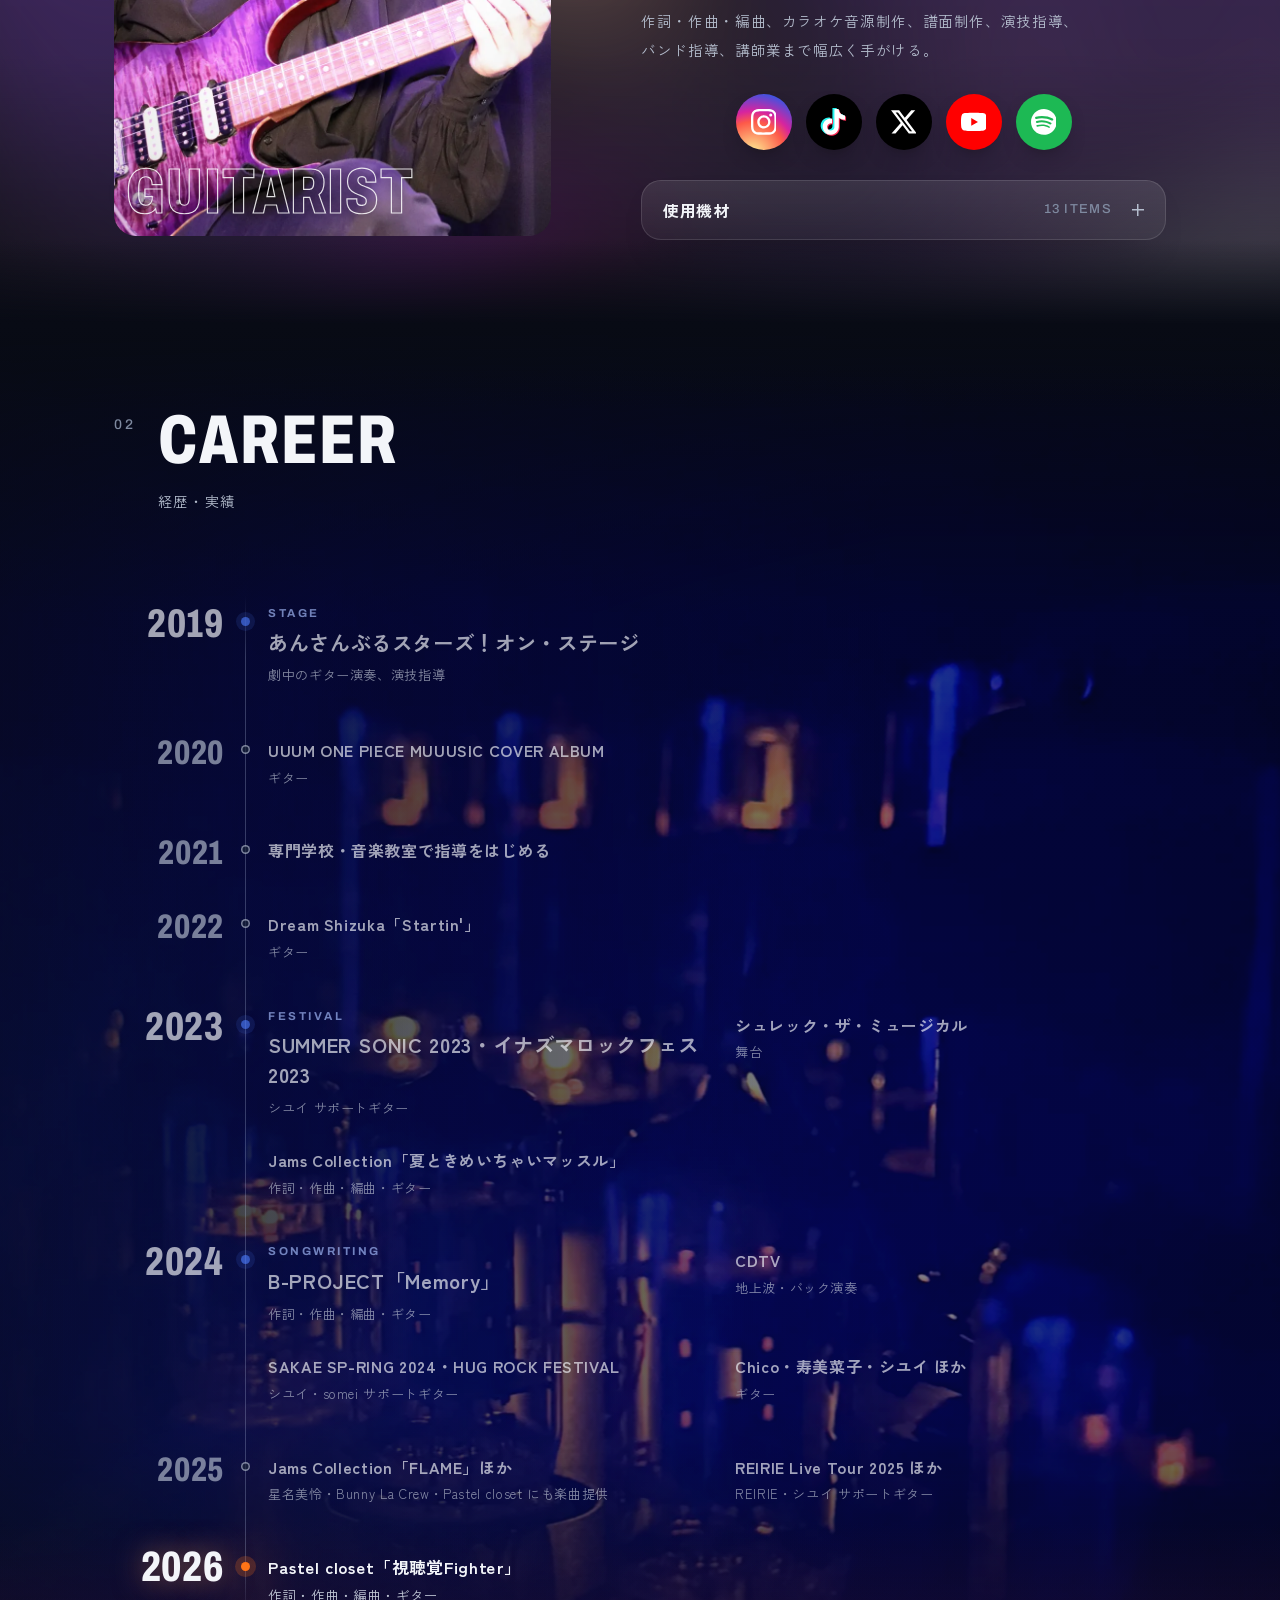
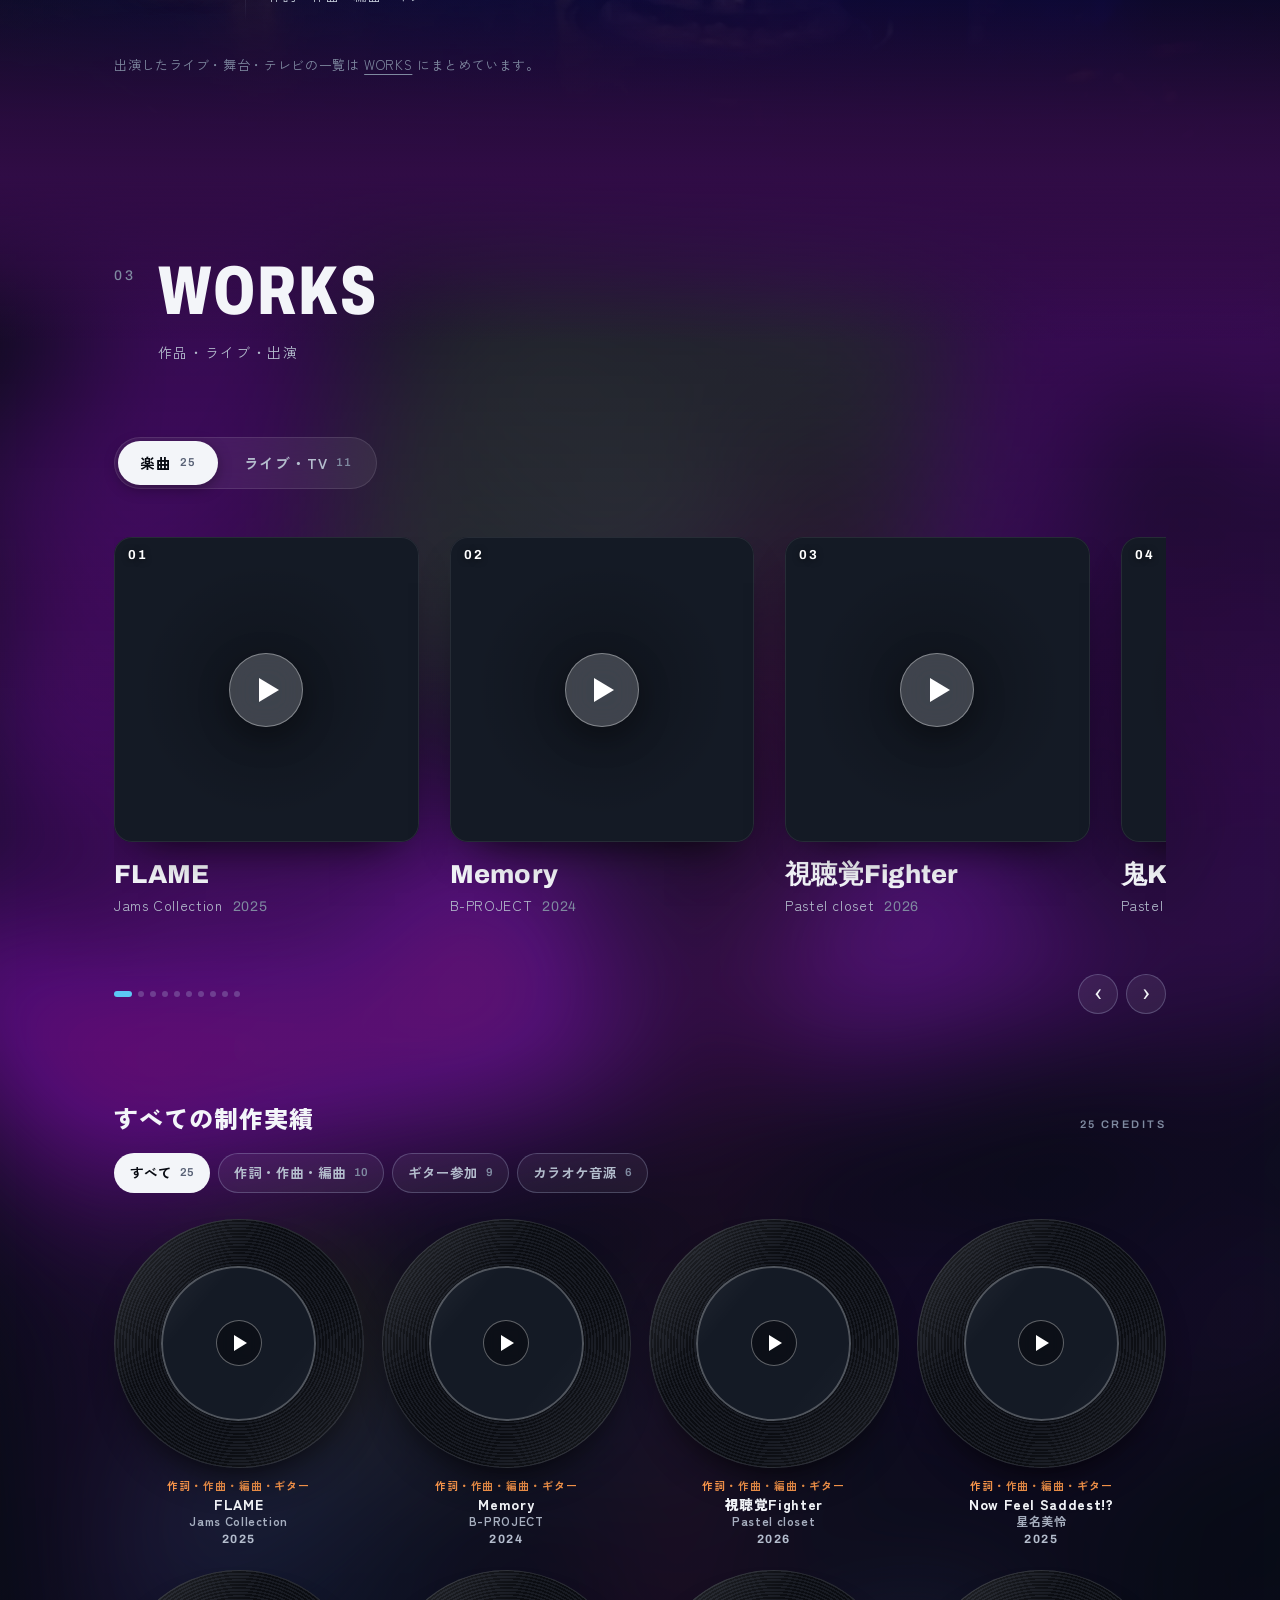
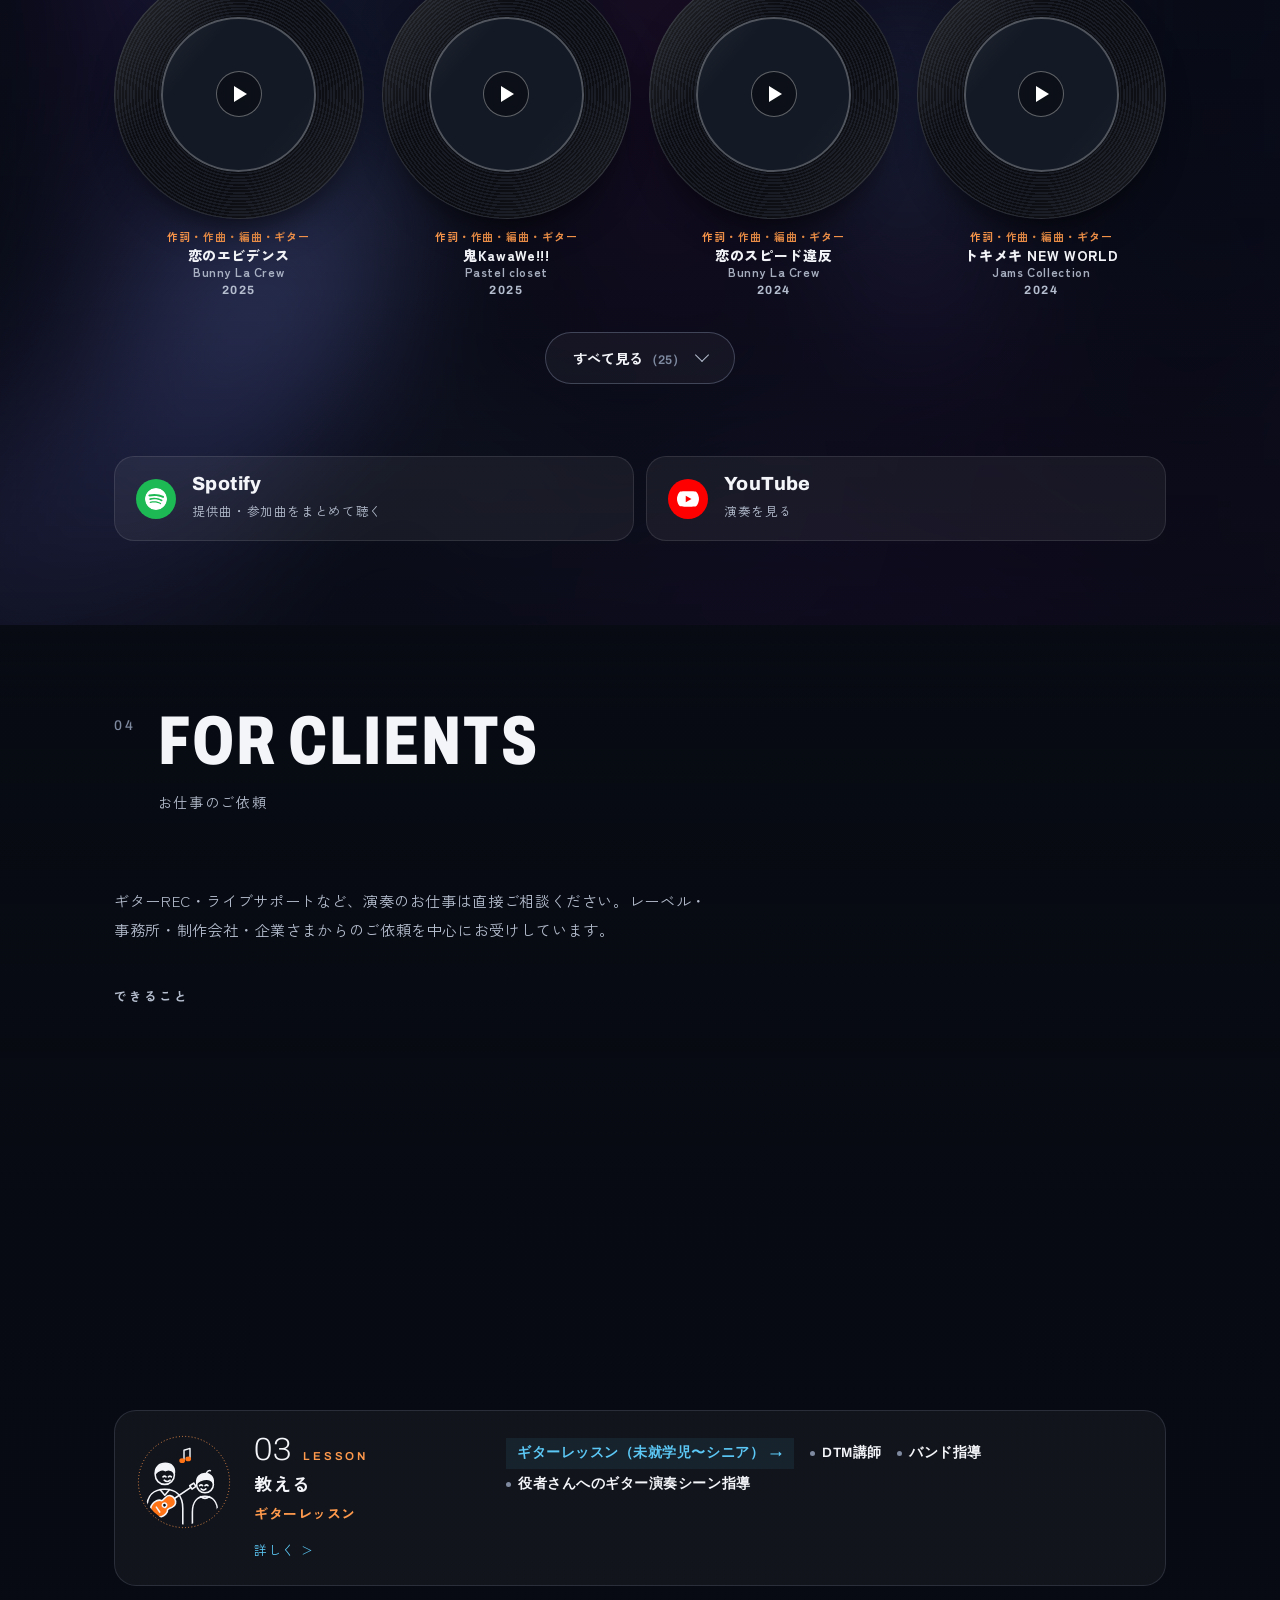
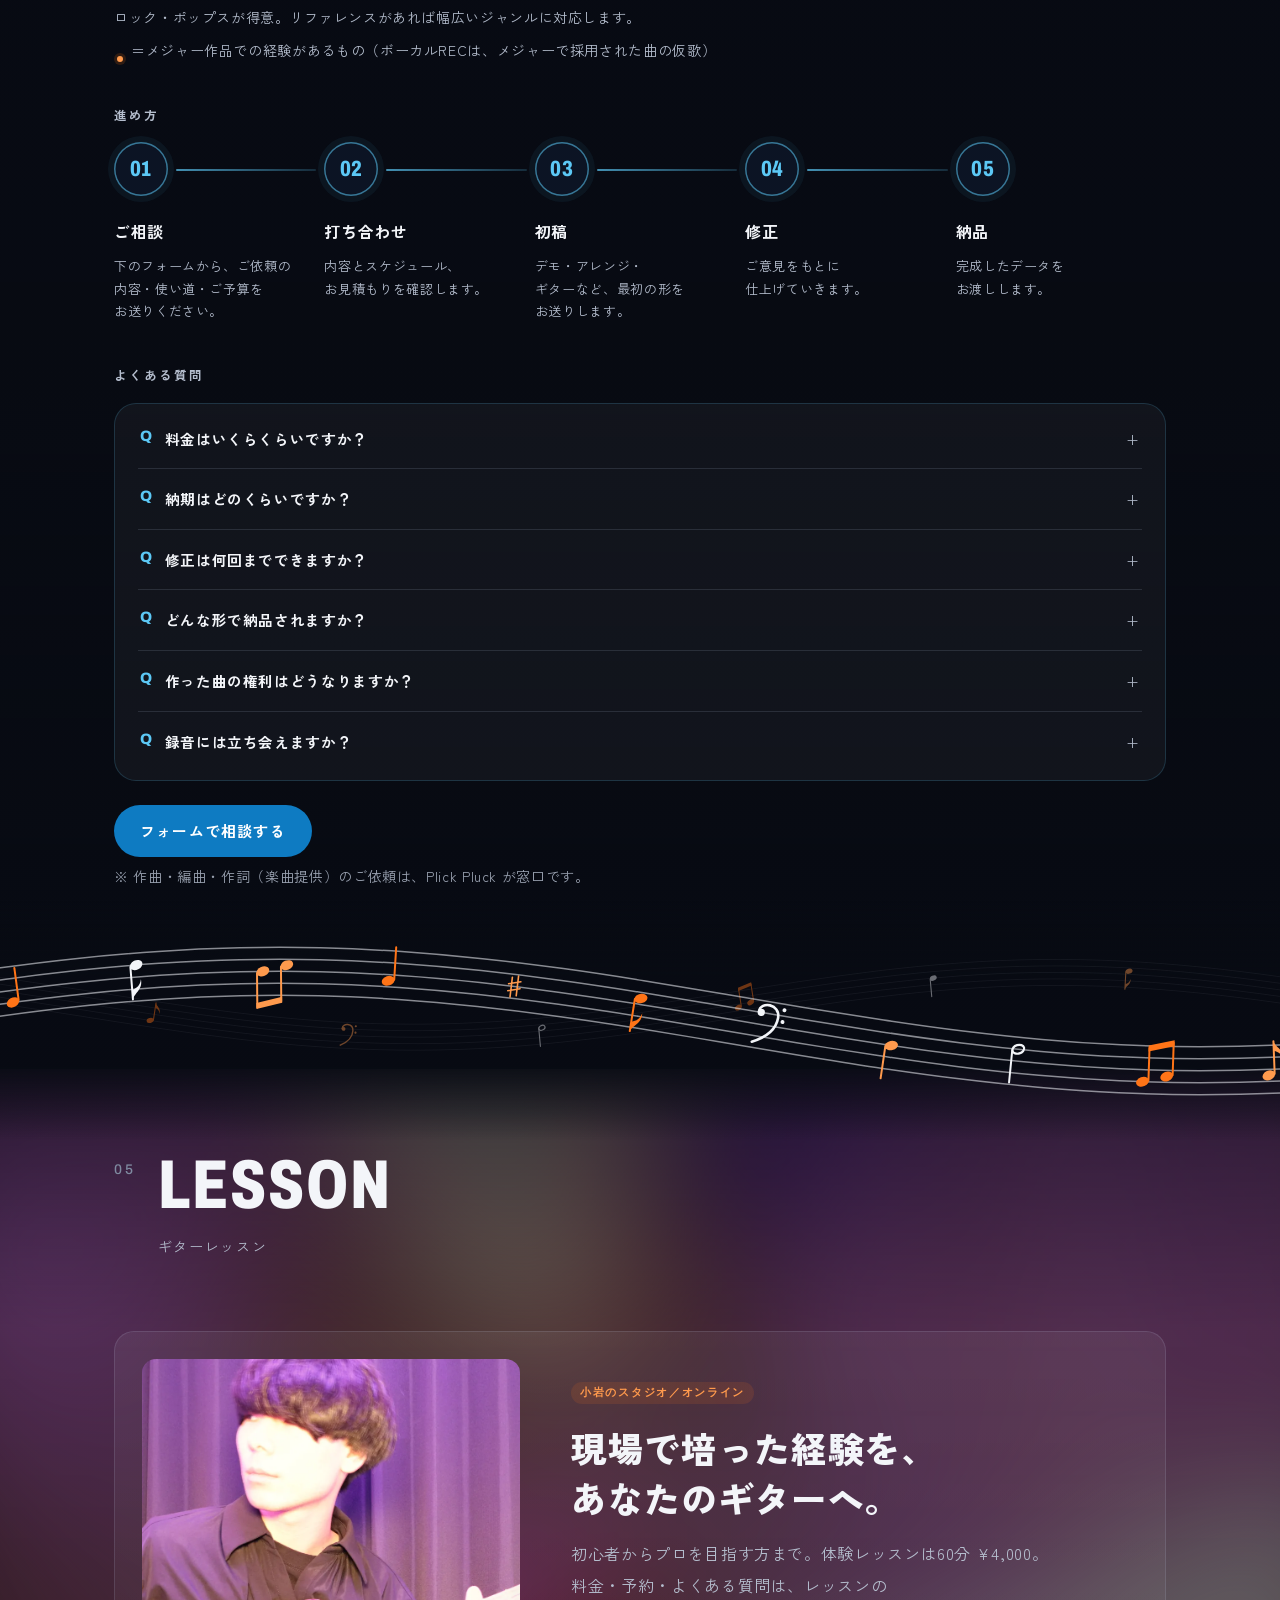
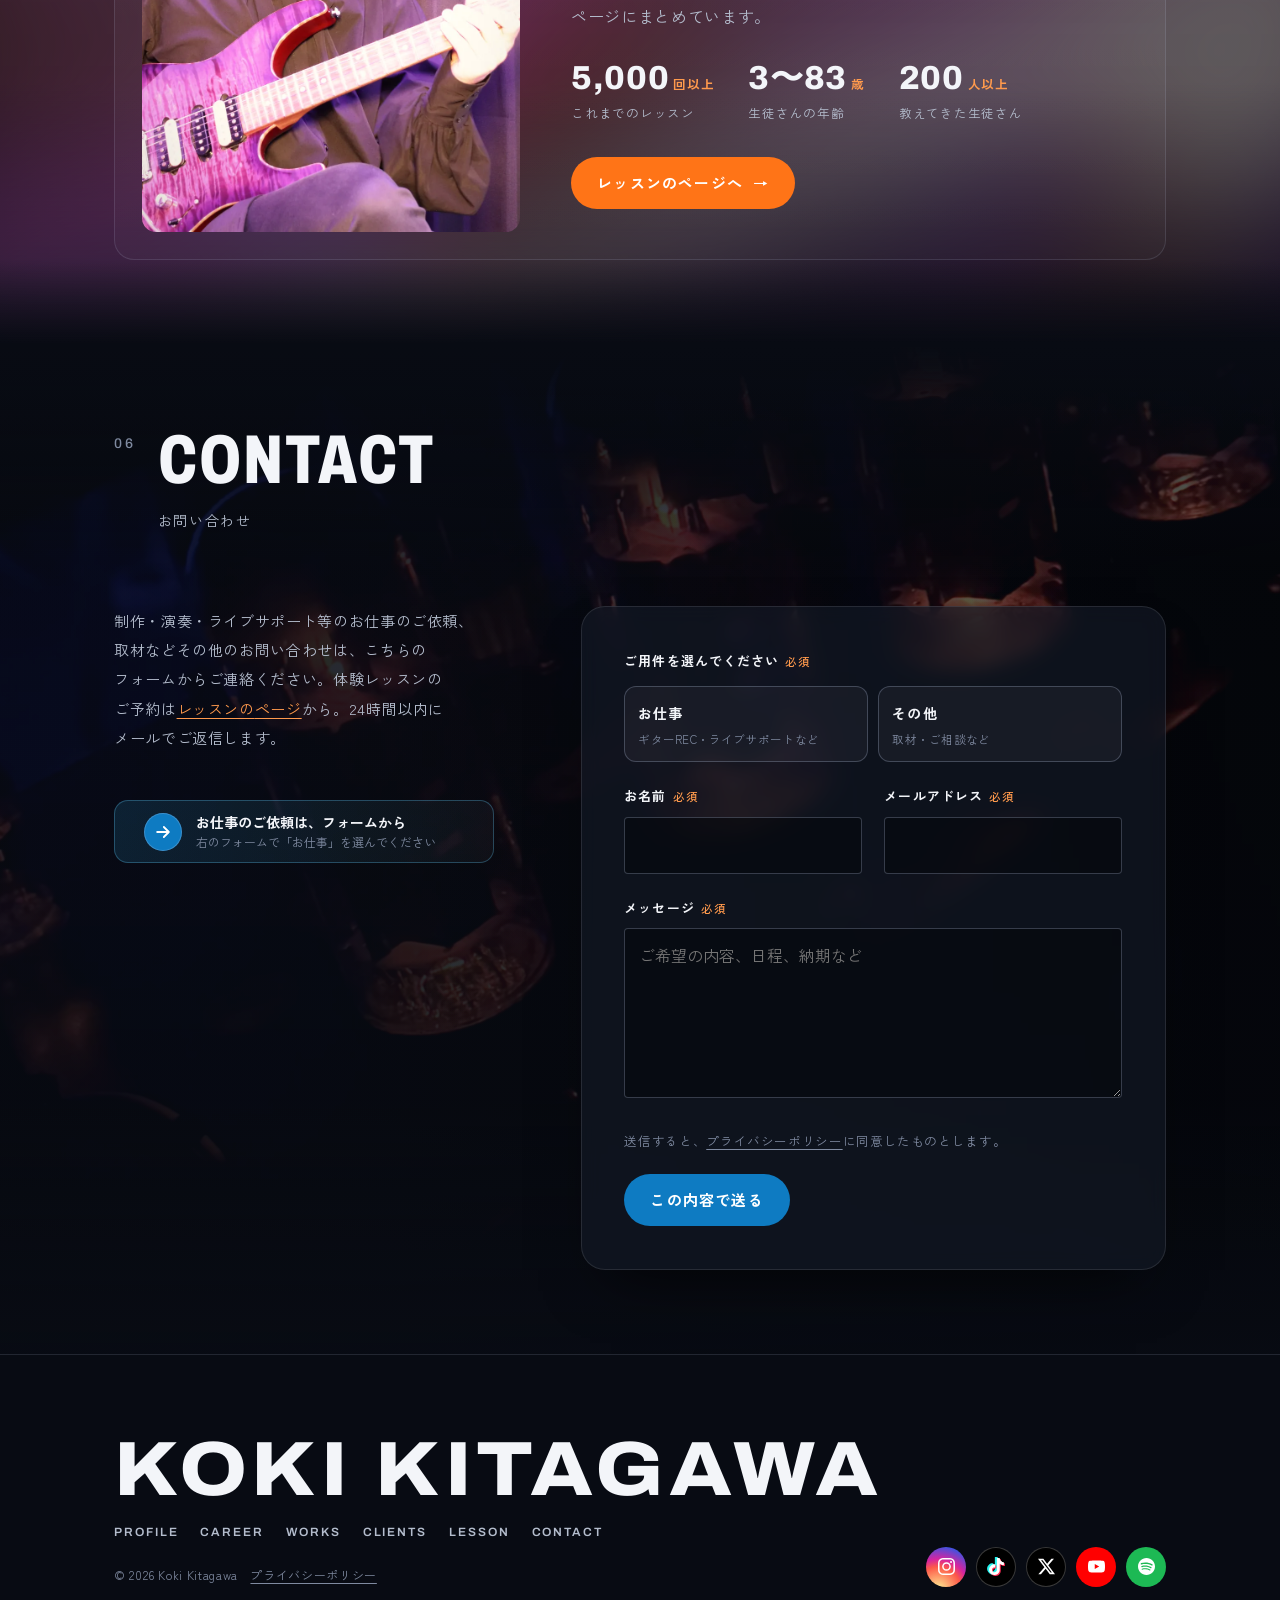
==== commit fdcae2c5: "お仕事：Plick Pluck の案内はフォームで「作曲・編曲・作詞（楽曲提供）」を選んだときだけ出す（楽曲提供だけでは送れない）。お仕事の欄では一番下に小さく1行に。ご予算は選択肢をやめ任意の自由記" ====
--- a/index.html
+++ b/index.html
@@ -36,7 +36,7 @@
 <link rel="manifest" href="site.webmanifest">
 <meta name="apple-mobile-web-app-title" content="北川弘喜">
 <link rel="stylesheet" href="assets/css/kk-design-system.css?v=69foca">
-<link rel="stylesheet" href="assets/css/site.css?v=uferwz">
+<link rel="stylesheet" href="assets/css/site.css?v=suuasb">
 <style>.ph-guitar::before{background-image:url("img/guitar-900.webp")}.ph-studio::before{background-image:url("img/studio-1000.webp")}.ph-lesson::before{background-image:url("img/lesson-900.webp")}.ph-stage::before{background-image:url("img/stage-1000.webp")}.ph-live::before{background-image:url("img/live-720.webp")}.ph-pedal::before{background-image:url("img/pedal-1200.webp")}.ph-play::before{background-image:url("img/play-1400.webp")}.ph-desk::before{background-image:url("img/desk-900.webp")}.ph-hands::before{background-image:url("img/hands-1400.webp")}.ph-guitars::before{background-image:url("img/guitars-900.webp")}#profile.sbg::before,#profile .sbg-low{background-image:url("img/profile-900.webp")}#works.sbg::before{background-image:url("img/studio-1000.webp")}#lesson.sbg::before{background-image:url("img/lesson-900.webp")}</style>
 <script>document.documentElement.classList.add("js")</script>
 <script async src="https://www.googletagmanager.com/gtag/js?id=G-5JD2YM6KF8"></script>
@@ -156,7 +156,6 @@
       <div class="sh"><span class="no">04</span><h2>For Clients</h2><p>お仕事の<wbr>ご依頼</p></div>
       <div class="workcta">
         <div class="wc-head"><p class="wc-lead">ギターREC・<wbr>ライブサポートなど、<wbr>演奏の<wbr>お仕事は<wbr>直接<wbr>ご相談ください。<wbr>レーベル・<wbr>事務所・<wbr>制作会社・<wbr>企業さまからの<wbr>ご依頼を<wbr>中心に<wbr>お受けしています。</p></div>
-        <div class="agency"><p><b>作曲・<wbr>編曲・<wbr>作詞の<wbr>ご依頼は、<wbr>Plick Pluck が<wbr>窓口です。</b></p><p class="ag-links"><a class="ul" href="https://www.plick-pluck.co.jp" target="_blank" rel="noopener">Plick Pluck の<wbr>ホームページ</a><a class="ul" href="mailto:info@plick-pluck.co.jp">info@plick-pluck.co.jp</a></p></div>
         <h4 class="wc-sub">できること</h4>
         <ul class="skills3" id="skills" aria-label="できること"><li class="card sk3 sk-guitar"><svg class="ill ill-guitar" viewBox="0 0 160 160" role="img" aria-label="斜めに立てたエレキギター（イラスト）">
 <defs><clipPath id="clG"><circle cx="80" cy="80" r="71"/></clipPath></defs>
@@ -245,6 +244,7 @@
         <h4 class="wc-sub">よくある<wbr>質問</h4>
         <div class="faq wfaq"><details><summary>料金はいくらくらいですか？</summary><p>料金は、<wbr>曲の<wbr>長さ・<wbr>パートの<wbr>数・<wbr>使い道・<wbr>納期で<wbr>変わるので、<wbr>内容をうかがってから<wbr>お見積もりを<wbr>お送りします。<wbr>ご予算や<wbr>条件に<wbr>合わせて<wbr>ご相談に<wbr>応じますので、<wbr>まずは<wbr>お気軽に<wbr>お問い合わせください。<wbr>作曲・<wbr>編曲・<wbr>作詞の<wbr>ご依頼は、<wbr>Plick Pluck が<wbr>窓口です。</p></details><details><summary>納期はどのくらいですか？</summary><p>内容と<wbr>スケジュールによります。<wbr>内容によっては、<wbr>当日の<wbr>納品もできます。<wbr>締め切りを<wbr>教えていただければ、<wbr>それに<wbr>間に合うように<wbr>進めます。<wbr>難しい<wbr>場合は、<wbr>先に<wbr>お伝えします。</p></details><details><summary>修正は<wbr>何回までできますか？</summary><p>修正が<wbr>必要なときは、<wbr>その<wbr>都度<wbr>ご相談させてください。<wbr>修正が<wbr>少なくて<wbr>済むように、<wbr>始める<wbr>前のすり合わせをしっかり<wbr>行います。</p></details><details><summary>どんな<wbr>形で<wbr>納品されますか？</summary><p>基本は Pro Tools の<wbr>セッションで<wbr>お渡しします。<wbr>ご希望があれば、<wbr>WAV でも<wbr>お渡しできます。<wbr>音作りまで<wbr>含めての<wbr>納品なので、<wbr>加工していない<wbr>音<wbr>（DI）は<wbr>お渡ししていません。</p></details><details><summary>作った<wbr>曲の<wbr>権利はどうなりますか？</summary><p>作曲・<wbr>編曲・<wbr>作詞の<wbr>お仕事は、<wbr>Plick Pluck を通して<wbr>お受けしています。<wbr>条件は Plick Pluck まで<wbr>お問い合わせください。</p></details><details><summary>録音には<wbr>立ち<wbr>会えますか？</summary><p>リモートでの<wbr>録音にも、<wbr>スタジオでの<wbr>立ち会いにも<wbr>対応しています。</p></details></div>
         <button class="btn gr" type="button" data-open="お仕事">フォームで<wbr>相談する</button>
+        <p class="ag-note">※ 作曲・<wbr>編曲・<wbr>作詞<wbr>（楽曲提供）の<wbr>ご依頼は、<a class="ul" href="https://www.plick-pluck.co.jp" target="_blank" rel="noopener">Plick Pluck</a> が<wbr>窓口です。</p>
       </div>
     </div></section><div class="ribbon wave rev" aria-hidden="true"><svg class="staffs pc" viewBox="0 0 1440 240" preserveAspectRatio="xMidYMid slice" focusable="false" data-rw="1440" data-rev="1">
       <g class="st-back st-layer" data-f="103.8,-32.4,0.00489,2.3" data-s="6.5" data-dur="78"><path class="ln l0" d="M1601.6 111.6C1575.1 108.4 1548.5 104.6 1521.9 100.6C1495.4 96.6 1468.7 92.3 1442 88.1C1415.3 83.9 1388.6 79.8 1361.8 76C1335 72.2 1308.2 68.9 1281.3 66.1C1254.5 63.4 1227.5 61.3 1200.6 60C1173.7 58.7 1146.8 58.2 1119.8 58.5C1092.9 58.8 1066 60 1039.1 62C1012.2 63.9 985.3 66.6 958.4 69.8C931.6 73 904.8 76.8 878.1 80.8C851.3 84.9 824.6 89.1 798 93.3C771.3 97.6 744.7 101.7 718.2 105.4C691.6 109.2 665.1 112.6 638.7 115.3C612.2 118.1 585.8 120.2 559.3 121.5C532.9 122.9 506.5 123.4 480.1 123.1C453.7 122.9 427.3 121.7 400.9 119.9C374.5 118 348 115.5 321.5 112.3C295 109.2 268.5 105.5 241.9 101.5C215.3 97.5 188.7 93.2 162 89C135.3 84.8 108.6 80.6 81.8 76.8C55.1 73 28.2 69.5 1.4 66.7C-25.5 63.9 -52.4 61.7 -79.3 60.3C-106.2 58.8 -133.2 58.2 -160.1 58.4"/><path class="ln l1" d="M1600.8 118.1C1574.2 114.8 1547.6 111.1 1521 107.1C1494.3 103 1467.7 98.8 1441 94.5C1414.3 90.3 1387.6 86.2 1360.9 82.4C1334.2 78.7 1307.4 75.3 1280.7 72.6C1253.9 69.8 1227.1 67.8 1200.3 66.5C1173.5 65.2 1146.7 64.7 1119.9 65C1093.1 65.3 1066.3 66.5 1039.5 68.5C1012.7 70.4 986 73.1 959.2 76.3C932.5 79.5 905.7 83.2 879 87.3C852.3 91.3 825.6 95.6 799 99.8C772.3 104 745.7 108.1 719.1 111.9C692.5 115.6 665.9 119 639.3 121.8C612.8 124.6 586.2 126.7 559.7 128C533.1 129.4 506.6 129.9 480.1 129.6C453.5 129.3 427 128.2 400.5 126.4C373.9 124.5 347.3 121.9 320.8 118.8C294.2 115.6 267.6 111.9 241 107.9C214.3 103.9 187.7 99.7 161 95.4C134.3 91.2 107.6 87.1 80.9 83.3C54.2 79.4 27.4 76 0.7 73.2C-26.1 70.4 -52.9 68.2 -79.7 66.7C-106.5 65.3 -133.3 64.7 -160.1 64.9"/><path class="ln l2" d="M1600 124.5C1573.3 121.3 1546.7 117.5 1520 113.5C1493.3 109.4 1466.7 105.2 1440 101C1413.3 96.8 1386.7 92.6 1360 88.9C1333.3 85.1 1306.7 81.8 1280 79C1253.3 76.3 1226.7 74.2 1200 72.9C1173.3 71.7 1146.7 71.2 1120 71.5C1093.3 71.8 1066.7 73 1040 74.9C1013.3 76.9 986.7 79.5 960 82.7C933.3 85.9 906.7 89.7 880 93.7C853.3 97.7 826.7 102 800 106.2C773.3 110.4 746.7 114.5 720 118.3C693.3 122.1 666.7 125.5 640 128.3C613.3 131 586.7 133.2 560 134.5C533.3 135.9 506.7 136.4 480 136.1C453.3 135.8 426.7 134.7 400 132.9C373.3 131 346.7 128.4 320 125.2C293.3 122 266.7 118.3 240 114.3C213.3 110.3 186.7 106.1 160 101.9C133.3 97.7 106.7 93.5 80 89.7C53.3 85.9 26.7 82.5 0 79.6C-26.7 76.8 -53.3 74.6 -80 73.2C-106.7 71.8 -133.3 71.2 -160 71.4"/><path class="ln l3" d="M1599.2 131C1572.5 127.7 1545.7 123.9 1519 119.9C1492.3 115.9 1465.6 111.6 1439 107.4C1412.3 103.2 1385.7 99.1 1359.1 95.3C1332.5 91.6 1305.9 88.2 1279.3 85.5C1252.8 82.8 1226.2 80.7 1199.7 79.4C1173.1 78.2 1146.6 77.7 1120.1 78C1093.5 78.3 1067 79.5 1040.5 81.4C1013.9 83.3 987.4 86 960.8 89.2C934.2 92.4 907.6 96.1 881 100.1C854.3 104.1 827.7 108.4 801 112.6C774.3 116.8 747.6 121 720.9 124.8C694.2 128.5 667.4 131.9 640.7 134.7C613.9 137.5 587.1 139.7 560.3 141C533.5 142.4 506.7 142.9 479.9 142.6C453.1 142.3 426.3 141.2 399.5 139.4C372.8 137.5 346 134.9 319.2 131.7C292.5 128.5 265.7 124.8 239 120.8C212.3 116.8 185.6 112.5 159 108.3C132.3 104.1 105.7 99.9 79.1 96.1C52.5 92.3 25.9 88.9 -0.7 86.1C-27.3 83.3 -53.8 81.1 -80.3 79.7C-106.9 78.3 -133.4 77.7 -159.9 77.9"/><path class="ln l4" d="M1598.4 137.4C1571.6 134.2 1544.8 130.4 1518.1 126.3C1491.3 122.3 1464.6 118 1438 113.8C1411.3 109.6 1384.7 105.5 1358.2 101.8C1331.6 98 1305.1 94.7 1278.7 92C1252.2 89.3 1225.8 87.2 1199.4 85.9C1173 84.7 1146.6 84.2 1120.2 84.5C1093.8 84.8 1067.4 86 1040.9 87.9C1014.5 89.8 988 92.4 961.6 95.6C935.1 98.8 908.5 102.5 881.9 106.5C855.3 110.5 828.7 114.8 802 119C775.3 123.2 748.6 127.4 721.8 131.2C695 135 668.2 138.4 641.3 141.2C614.5 144 587.6 146.1 560.7 147.5C533.7 148.9 506.8 149.4 479.9 149.1C452.9 148.8 426 147.7 399.1 145.8C372.2 144 345.3 141.3 318.5 138.1C291.6 134.9 264.8 131.2 238.1 127.2C211.3 123.2 184.6 118.9 158 114.7C131.3 110.5 104.7 106.3 78.2 102.6C51.6 98.8 25.1 95.4 -1.4 92.6C-27.8 89.8 -54.3 87.6 -80.7 86.2C-107.1 84.8 -133.5 84.2 -159.9 84.4"/><g class="nt c-o" transform="translate(1600 124.5) rotate(6.9)"><g transform="scale(0.54) translate(0 6)"><ellipse rx="6.6" ry="4.7" transform="rotate(-22)"/><path class="sk" d="M5.9 -1.5V-34"/></g></g><g class="nt c-w" transform="translate(1404.4 95.4) rotate(8.7)"><g transform="scale(0.54) translate(0 0)"><path class="sk cl" transform="translate(0 8)" d="M-1 40c-6 1.5-9-5.5-3.5-7.5c4.5-1.5 7 4.5 2.5 9M-1.5 41L5-34C6-48 14-46 11-36C8-26-13-18-13 2C-13 18 13 18 13 4C13-8-5-9-6 2C-6.5 9 3 11 4 6"/></g></g><g class="nt c-h" transform="translate(1208.9 73.4) rotate(3.1)"><g transform="scale(0.54) translate(0 -6)"><ellipse rx="6.6" ry="4.7" transform="rotate(-22)"/><path class="sk" d="M-5.9 1.5V34"/><path d="M-5.9 34c1.5-6 11-9 9.5-19.5c-1.2 6-4.5 8.5-9.5 10z"/></g></g><g class="nt c-w" transform="translate(1013.3 77.1) rotate(-5.1)"><g transform="scale(0.54) translate(0 0)"><ellipse rx="6.6" ry="4.7" transform="rotate(-22)"/><path class="sk" d="M-5.9 1.5V34"/></g></g><g class="nt c-o" transform="translate(817.8 103.4) rotate(-9)"><g transform="scale(0.54) translate(0 6)"><ellipse rx="6.6" ry="4.7" transform="rotate(-22)"/><ellipse cx="24" cy="-6" rx="6.6" ry="4.7" transform="rotate(-22 24 -6)"/><path class="sk" d="M5.9 -1.5V-34M29.9 -7.5V-40"/><path d="M5 -36.5L30.8 -42.5V-36.5L5 -30.5z"/></g></g><g class="nt c-w" transform="translate(622.2 130) rotate(-5.3)"><g transform="scale(0.54) translate(0 -6)"><ellipse class="hol" rx="6" ry="4.3" transform="rotate(-22)"/><path class="sk" d="M-5.9 1.5V34"/></g></g><g class="nt c-h" transform="translate(426.7 134.5) rotate(2.9)"><g transform="scale(0.54) translate(0 0)"><path class="sk cl" d="M-9-12.5C-9-23.5 11-23.5 11-9.5C11 4.5-1 13.5-11 18.5"/><circle cx="-6.5" cy="-12" r="3.6"/><circle cx="16" cy="-18" r="2"/><circle cx="16" cy="-6" r="2"/></g></g><g class="nt c-o" transform="translate(231.1 113) rotate(8.6)"><g transform="scale(0.54) translate(0 12)"><ellipse rx="6.6" ry="4.7" transform="rotate(-22)"/><path class="sk" d="M5.9 -1.5V-34"/><path d="M5.9 -34c1.5 6 11 9 9.5 19.5c-1.2-6-4.5-8.5-9.5-10z"/></g></g><g class="nt c-w" transform="translate(35.6 83.7) rotate(7.1)"><g transform="scale(0.54) translate(0 -12)"><ellipse rx="6.6" ry="4.7" transform="rotate(-22)"/><path class="sk" d="M-5.9 1.5V34"/></g></g></g>
@@ -282,17 +282,18 @@
           </div>
           
           <div class="xf" data-for="お仕事">
-            <div class="agency"><p><b>作曲・<wbr>編曲・<wbr>作詞の<wbr>ご依頼は、<wbr>Plick Pluck が<wbr>窓口です。</b></p><p class="ag-links"><a class="ul" href="https://www.plick-pluck.co.jp" target="_blank" rel="noopener">Plick Pluck の<wbr>ホームページ</a><a class="ul" href="mailto:info@plick-pluck.co.jp">info@plick-pluck.co.jp</a></p></div>
-            <fieldset class="opts" id="f_jobs"><legend>ご依頼の<wbr>内容<i>必須・<wbr>複数OK</i></legend><label class="opt"><input type="checkbox" name="f_job" value="ギターREC"><span>ギターREC</span></label><label class="opt"><input type="checkbox" name="f_job" value="ライブサポート"><span>ライブサポート</span></label><label class="opt"><input type="checkbox" name="f_job" value="カラオケ音源"><span>カラオケ音源</span></label><label class="opt"><input type="checkbox" name="f_job" value="その他"><span>その他</span></label><p class="err" hidden></p></fieldset>
+            
+            <fieldset class="opts" id="f_jobs"><legend>ご依頼の<wbr>内容<i>必須・<wbr>複数OK</i></legend><label class="opt"><input type="checkbox" name="f_job" value="ギターREC"><span>ギターREC</span></label><label class="opt"><input type="checkbox" name="f_job" value="ライブサポート"><span>ライブサポート</span></label><label class="opt"><input type="checkbox" name="f_job" value="カラオケ音源"><span>カラオケ音源</span></label><label class="opt"><input type="checkbox" name="f_job" value="作曲・編曲・作詞（楽曲提供）"><span>作曲・<wbr>編曲・<wbr>作詞<wbr>（楽曲提供）</span></label><label class="opt"><input type="checkbox" name="f_job" value="その他"><span>その他</span></label><p class="err" hidden></p></fieldset>
+            <div id="f_agency" hidden><div class="agency"><p><b>作曲・<wbr>編曲・<wbr>作詞の<wbr>ご依頼は、<wbr>Plick Pluck が<wbr>窓口です。</b><br>楽曲提供の<wbr>ご依頼は、<wbr>この<wbr>フォームではなく Plick Pluck へ<wbr>ご連絡ください。<wbr>ギターREC・<wbr>ライブサポートなど<wbr>演奏の<wbr>お仕事は、<wbr>このまま<wbr>フォームから<wbr>北川へどうぞ。</p><p class="ag-links"><a class="ul" href="https://www.plick-pluck.co.jp" target="_blank" rel="noopener">Plick Pluck の<wbr>ホームページ</a><a class="ul" href="mailto:info@plick-pluck.co.jp">info@plick-pluck.co.jp</a></p></div></div>
             <fieldset class="opts" id="f_whoBox"><legend>ご依頼主<i>必須</i></legend><label class="opt"><input type="radio" name="f_who" value="会社・団体"><span>会社・<wbr>団体</span></label><label class="opt"><input type="radio" name="f_who" value="個人"><span>個人</span></label><p class="err" hidden></p></fieldset>
             <div id="companyBox" hidden><label for="f_company">会社名・<wbr>団体名<i>必須</i></label><input id="f_company" autocomplete="organization" placeholder="例：株式会社〇〇"><p class="err" hidden></p></div>
-            <div><label for="f_budget">ご予算<i>必須</i></label><select id="f_budget"><option value="">選んでください</option><option>6〜10万円</option><option>10〜30万円</option><option>30万円以上</option><option>まだ決まっていない（相談したい）</option></select><p class="err" hidden></p></div>
-            <details class="yk-more"><summary><b>わかれば<wbr>書く<wbr>（任意）</b><small>使い道・<wbr>納期・<wbr>参考音源。<wbr>書いてもらえると、<wbr>お見積もりが<wbr>早くなります</small></summary>
+            <details class="yk-more"><summary><b>わかれば<wbr>書く<wbr>（任意）</b><small>使い道・<wbr>納期・<wbr>ご予算・<wbr>参考音源。<wbr>書いてもらえると、<wbr>お見積もりが<wbr>早くなります</small></summary>
             <div class="yk-more-in">
               <div class="two">
                 <div><label for="f_use">使い道</label><select id="f_use"><option value="">選んでください</option><option>CD・配信</option><option>ライブ・ツアー</option><option>CM・映像</option><option>ゲーム</option><option>舞台・ミュージカル</option><option>その他</option></select></div>
                 <div><label for="f_due">納期</label><input id="f_due" placeholder="例：11月末まで"></div>
               </div>
+              <div><label for="f_budget">ご予算</label><input id="f_budget" placeholder="例：〇万円くらい"></div>
               <div><label for="f_ref">参考音源の<wbr>URL</label><input id="f_ref" type="url" inputmode="url" placeholder="https://"></div>
             </div></details>
           </div>
@@ -337,6 +338,6 @@
 </div>
 
 <script type="application/json" id="cfg">{"form":{"action":"https://docs.google.com/forms/d/e/1FAIpQLSfvnTQ09UhGhzNjL7lpcy01ZUpQUyUhQizAKKZVJMnw4f4GmQ/formResponse","kind":"entry.1760490644","name":"entry.955876901","email":"entry.578010398","subject":"entry.411187707","message":"entry.197220302","from":"entry.2074772989"},"api":"https://script.google.com/macros/s/AKfycby5bDtbLyKAmUYFXvM5kCBlsdzIqFw126P8803WqGTCRkEivEgTSXqw3pechjk9ozQT/exec"}</script>
-<script src="assets/js/main.js?v=u7a2v6" defer></script>
+<script src="assets/js/main.js?v=1vmcvec" defer></script>
 </body>
 </html>
--- a/assets/css/site.css
+++ b/assets/css/site.css
@@ -2552,3 +2552,7 @@
 .agency .ag-links{display:flex;flex-wrap:wrap;gap:6px 18px;margin-top:6px}
 .agency .ag-links a{min-height:32px;display:inline-flex;align-items:center}
 .f .agency{margin:0 0 6px}
+
+/* 2026-11-24 お仕事の欄の Plick Pluck の案内（小さく1行） */
+.ag-note{margin:14px 0 0;font-size:12.5px;line-height:1.7;color:var(--sub);opacity:.85}
+.ag-note a{color:inherit}
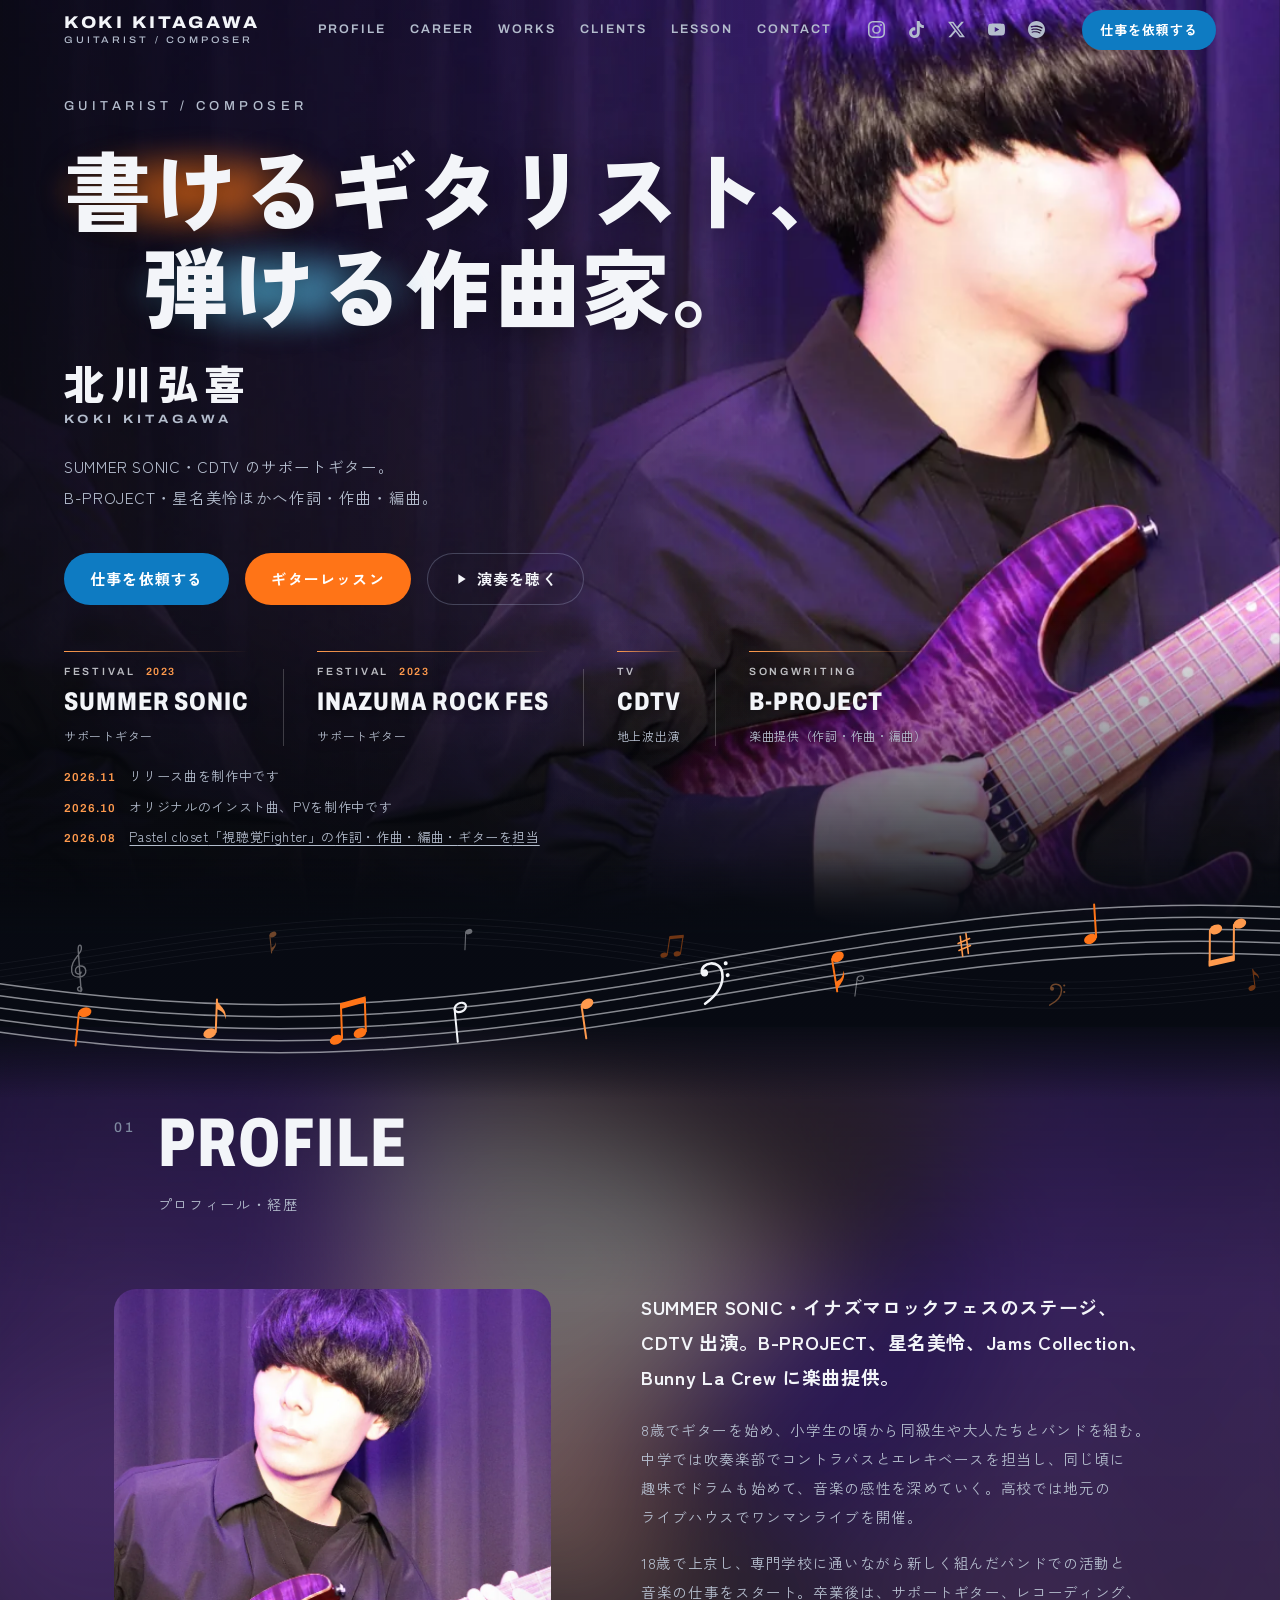
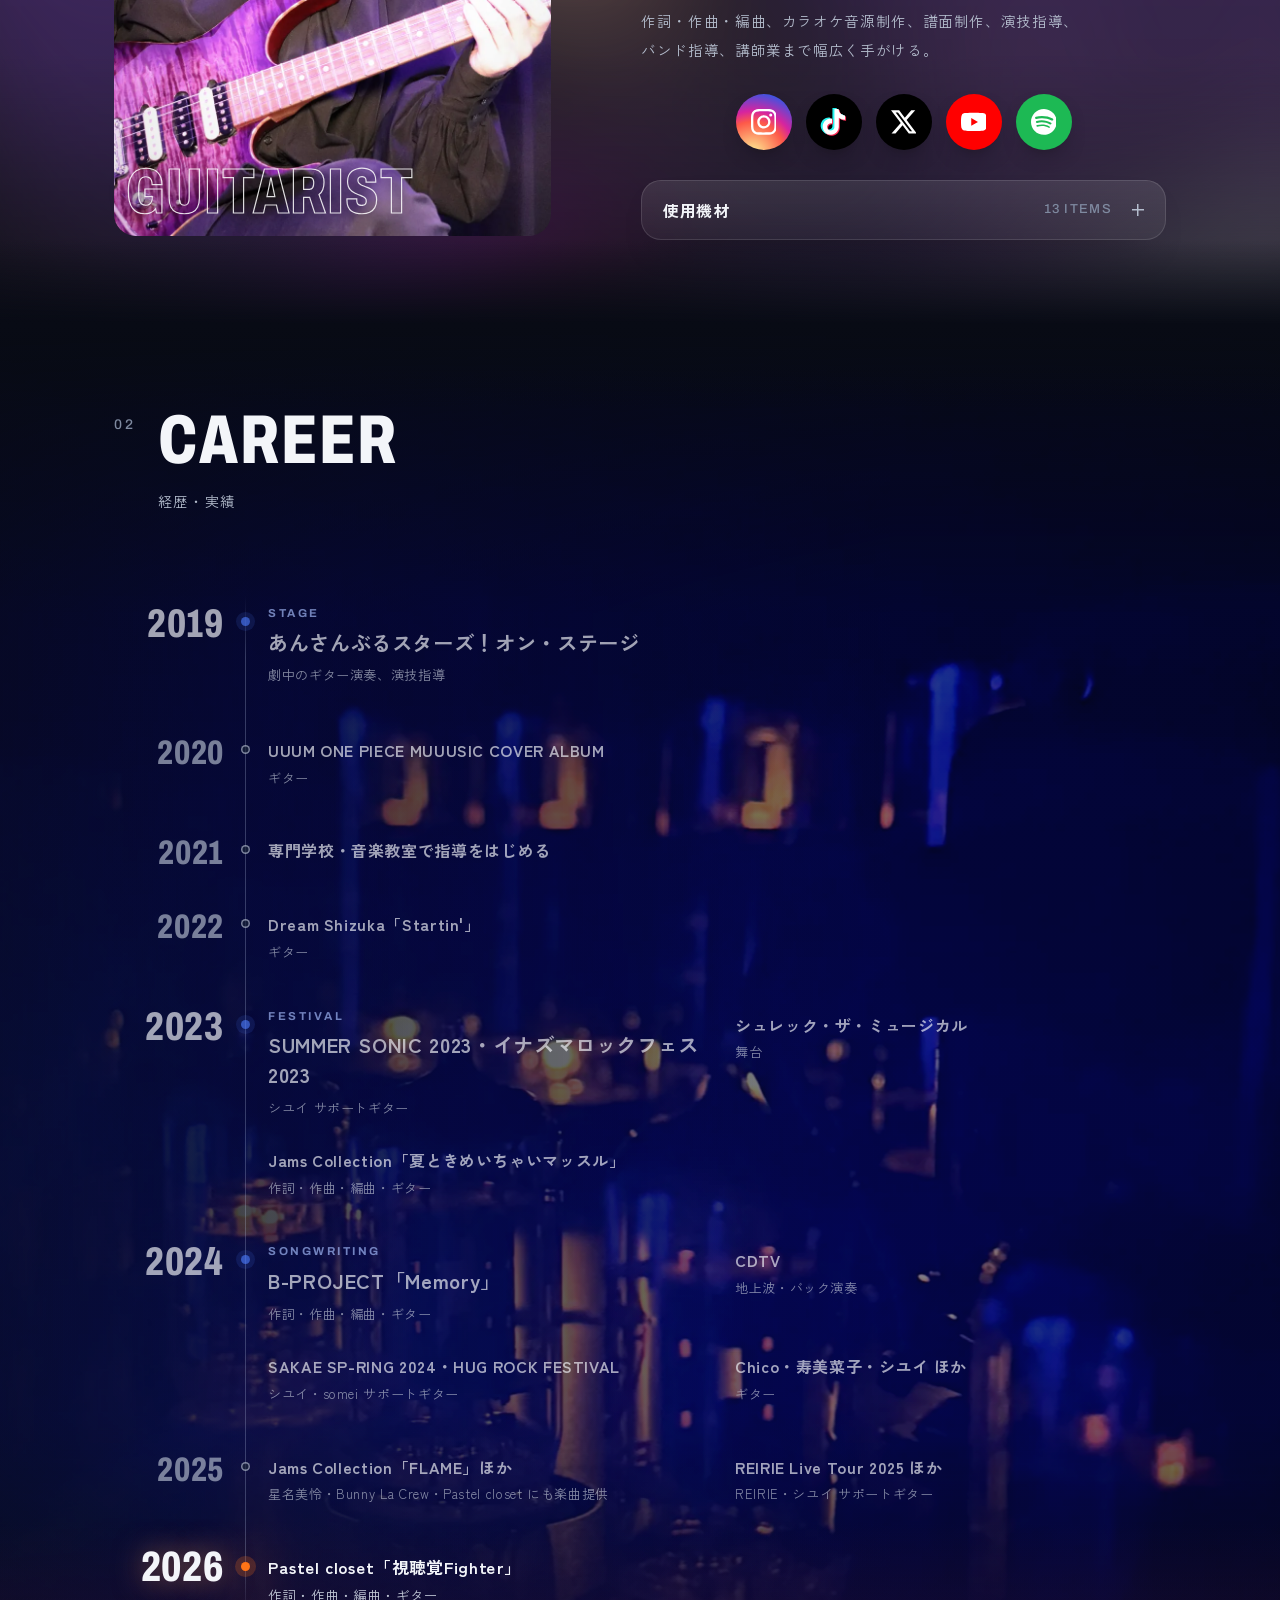
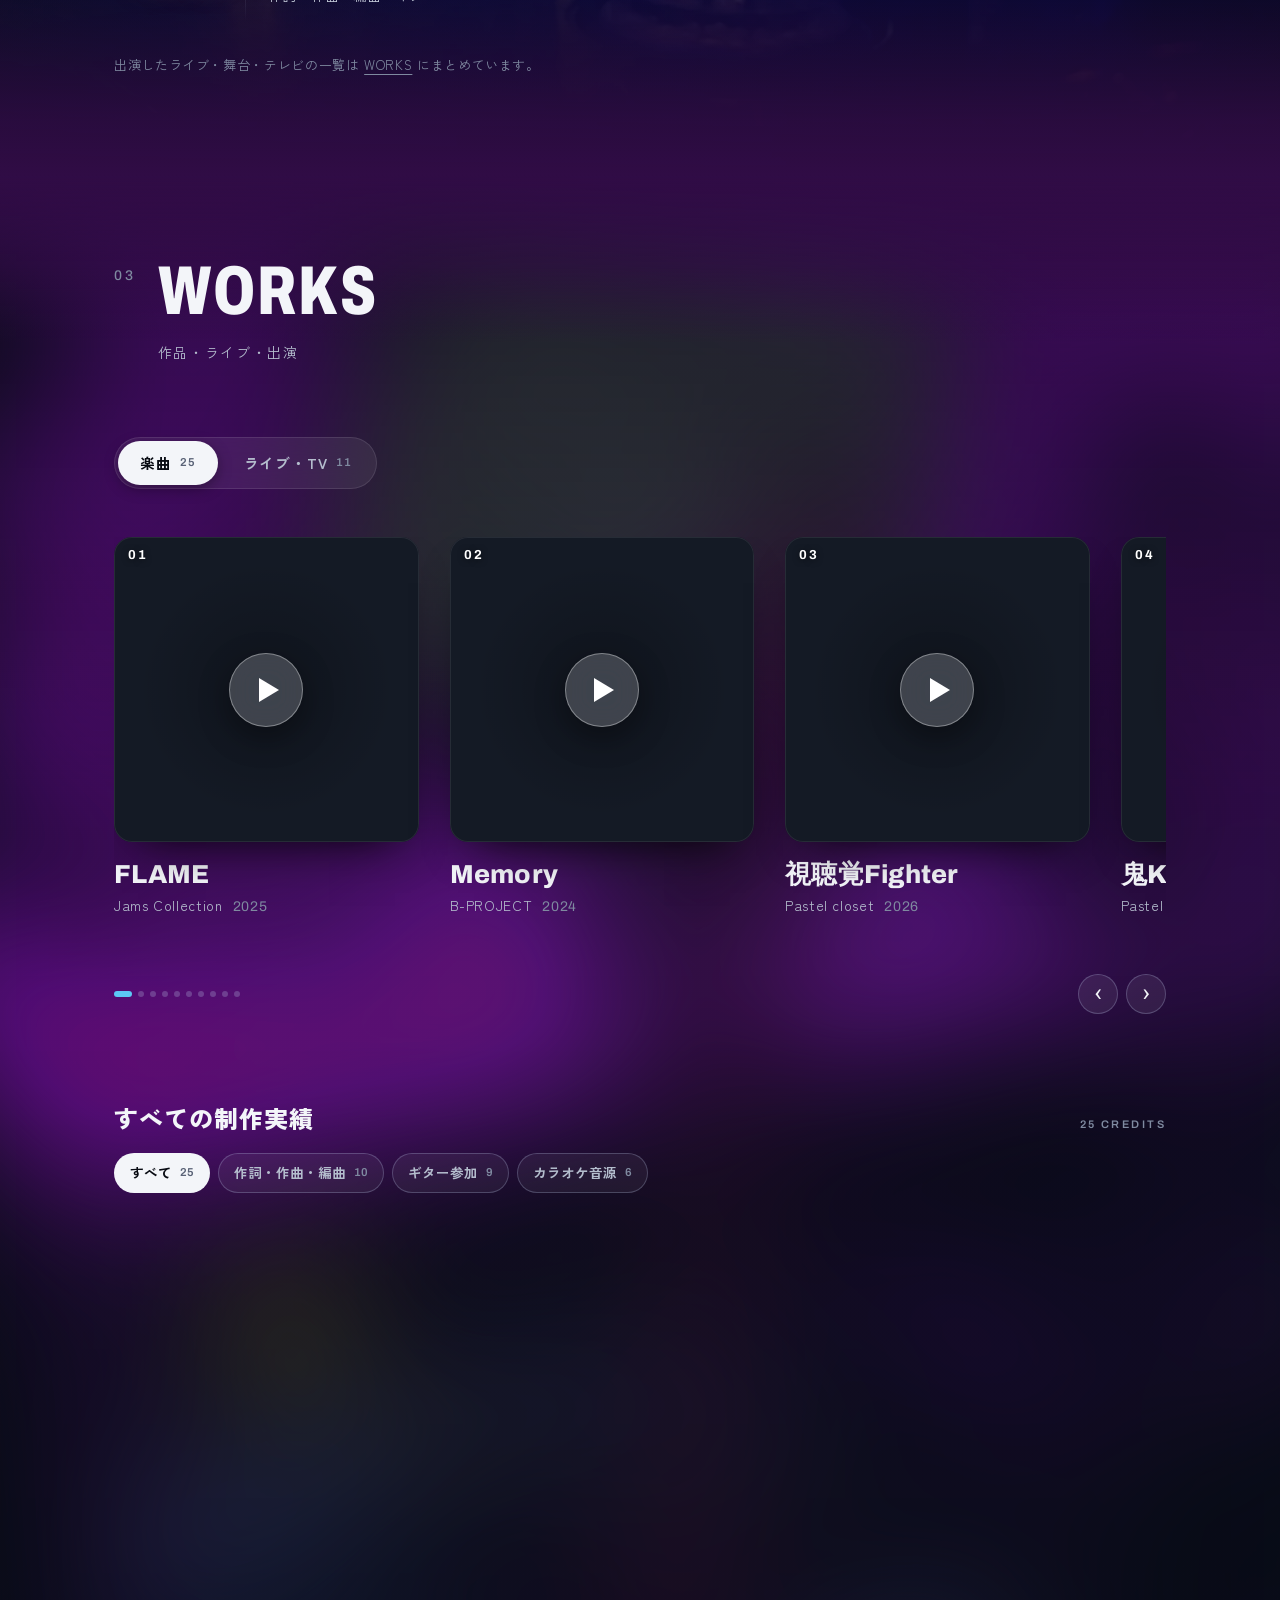
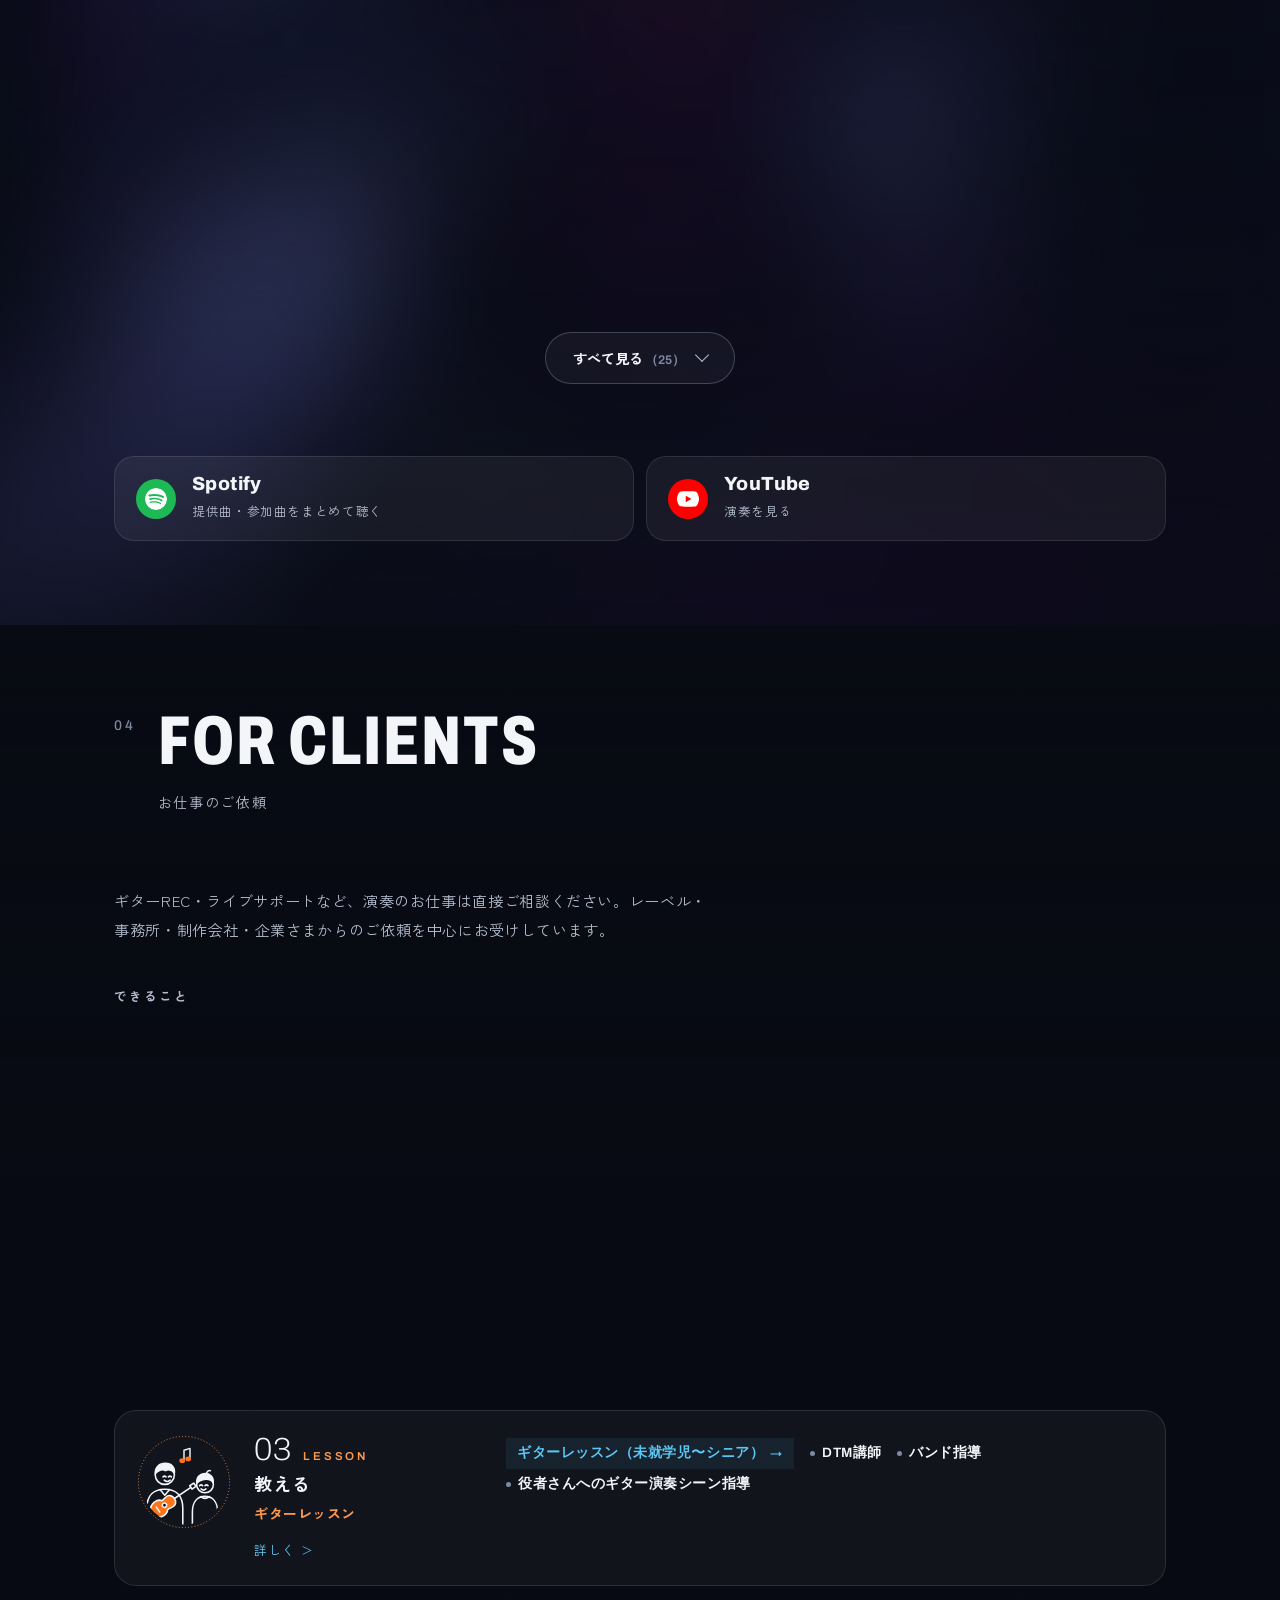
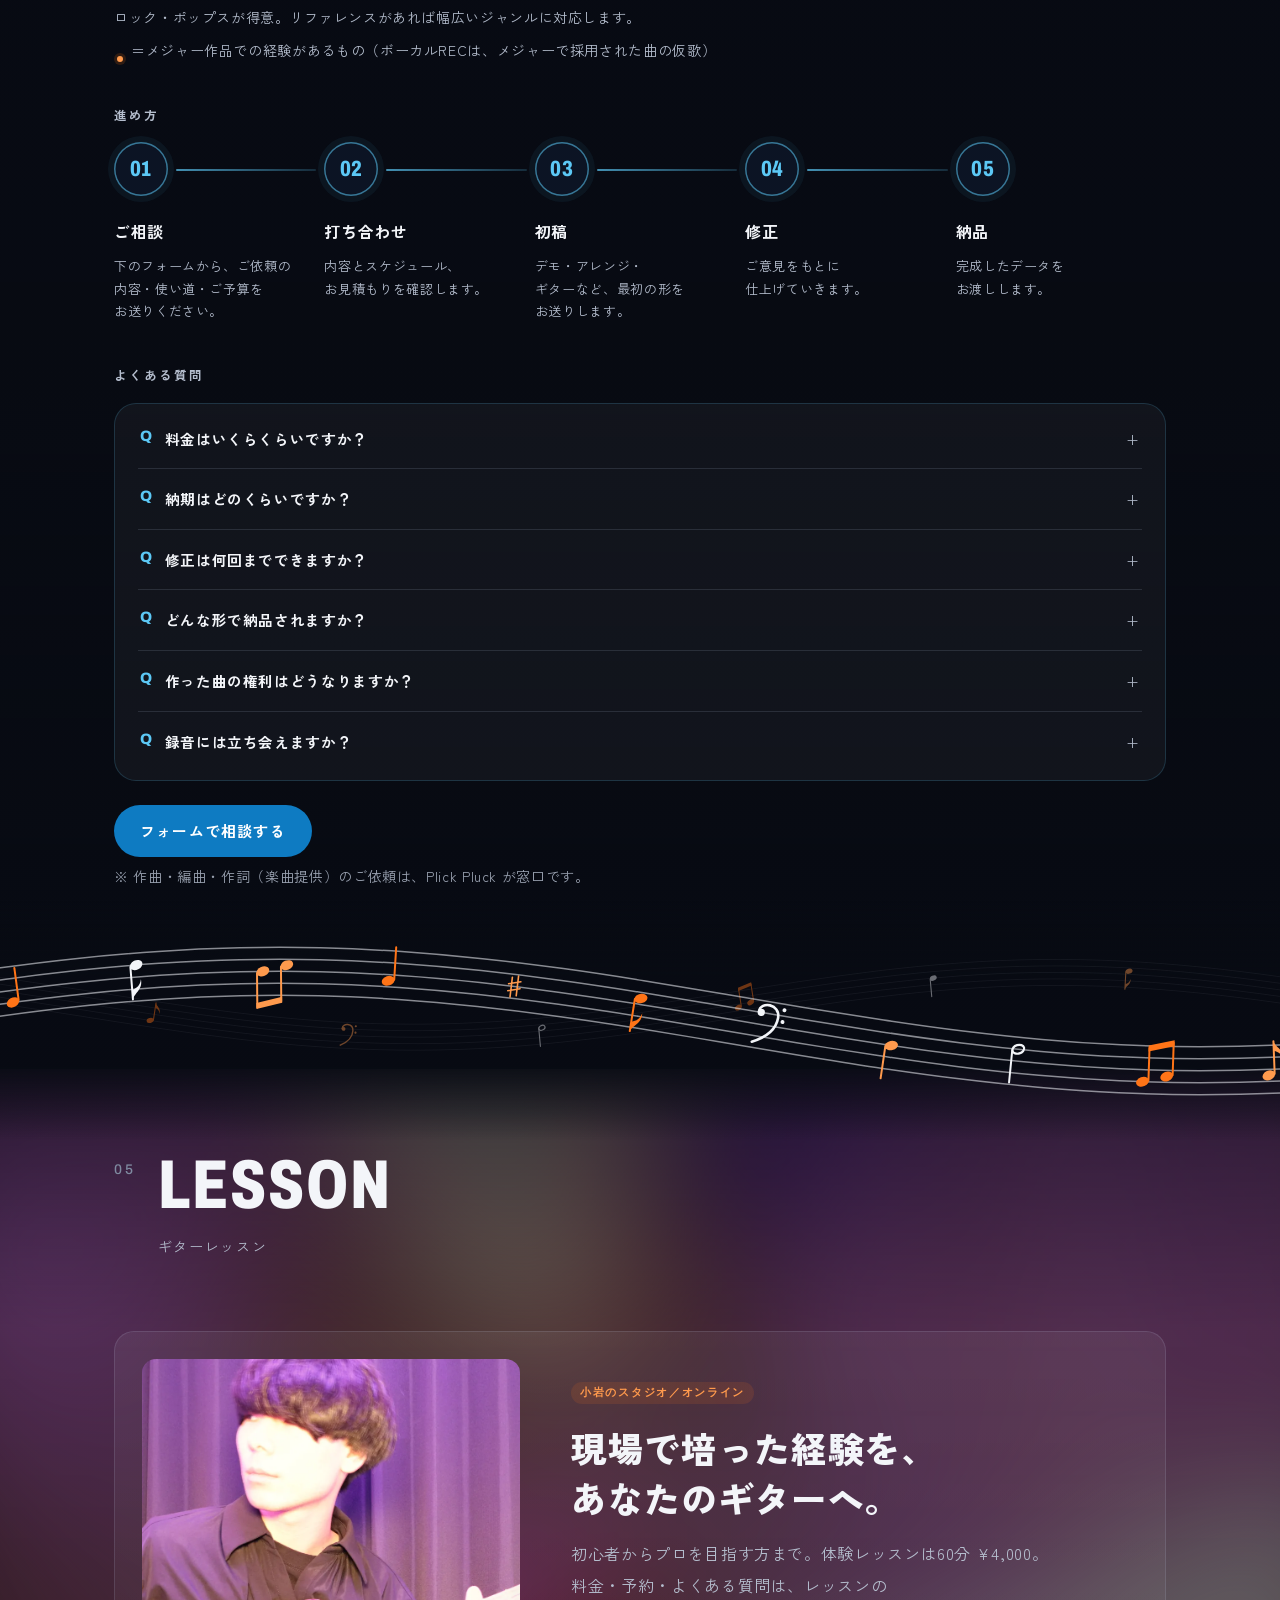
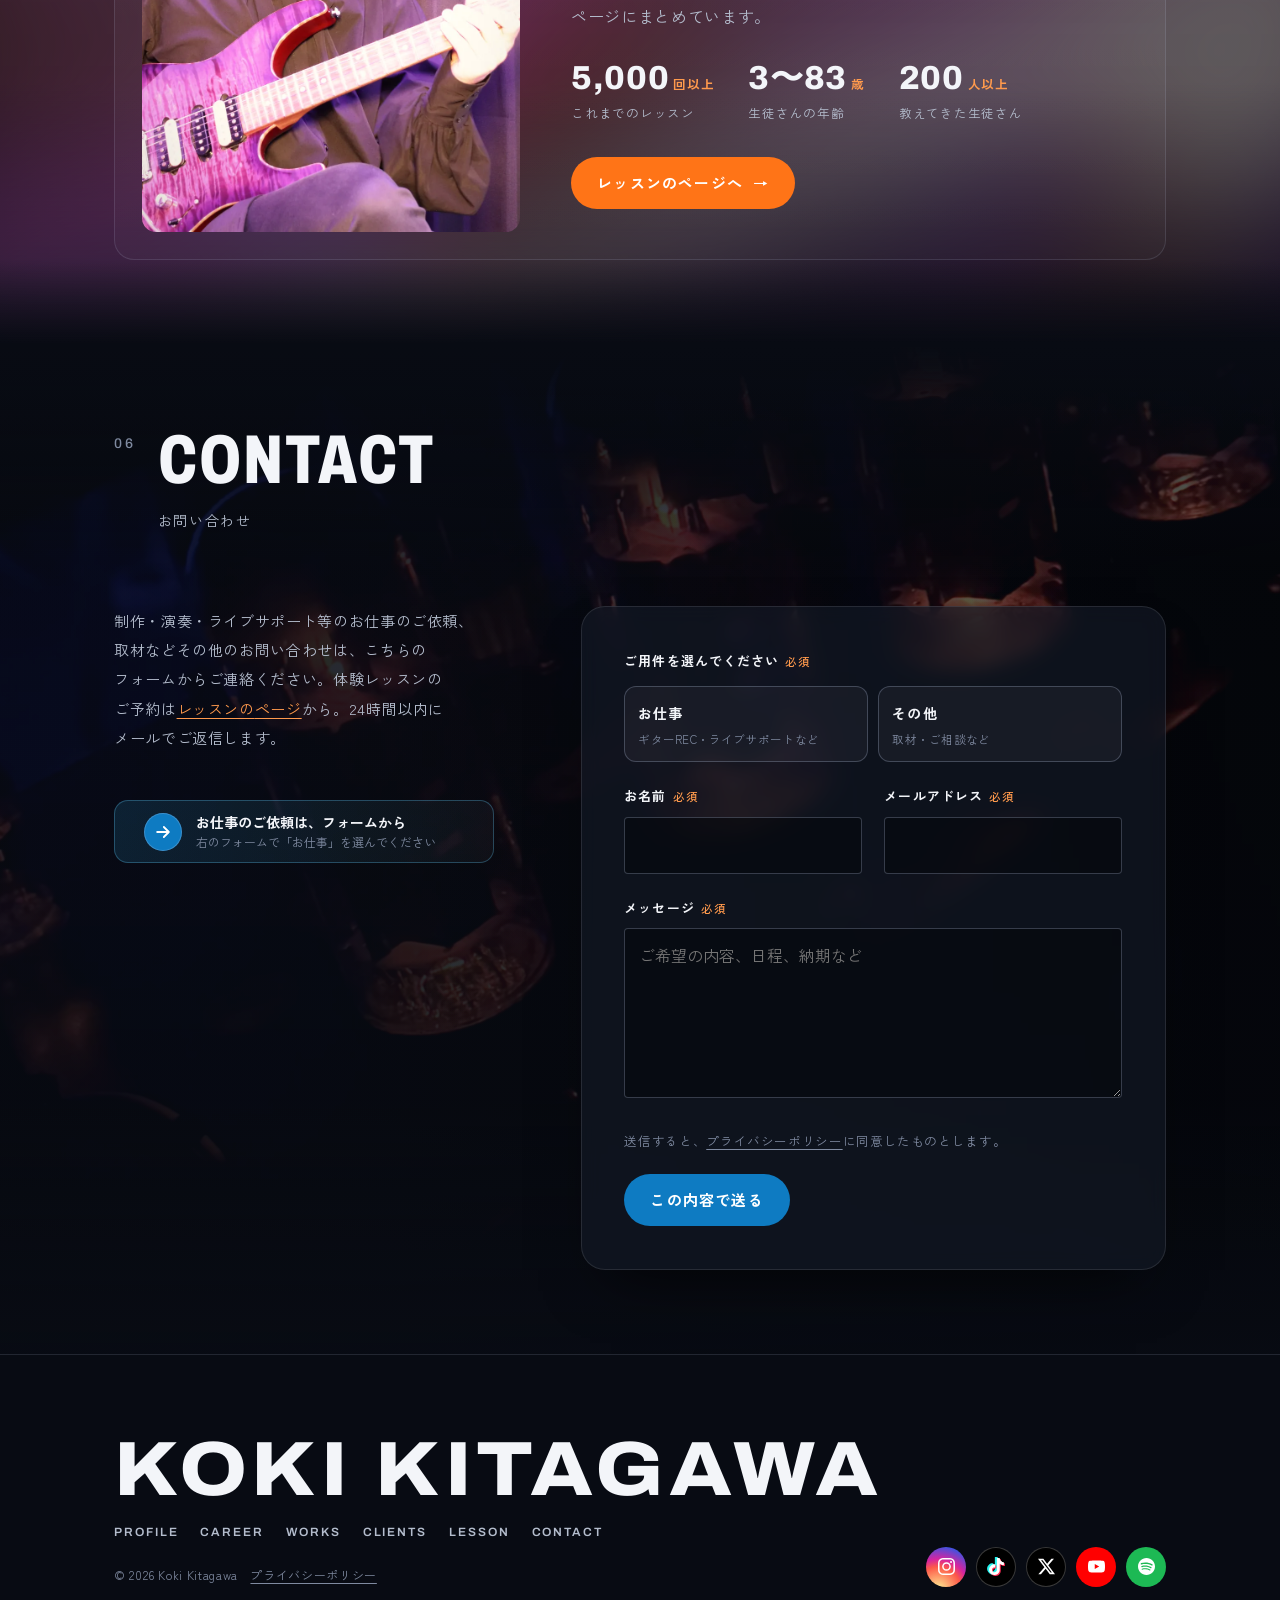
==== commit 41aa95a1: "リファクタリング：使っていないCSS・上書きされて効いていないCSS・使っていないJSの部品を外す（見た目は同じ）。CSSの余分な } を消し、イラスト3枚の触ったときの動きの中心を本来どおりに（北川" ====
--- a/index.html
+++ b/index.html
@@ -36,7 +36,7 @@
 <link rel="manifest" href="site.webmanifest">
 <meta name="apple-mobile-web-app-title" content="北川弘喜">
 <link rel="stylesheet" href="assets/css/kk-design-system.css?v=69foca">
-<link rel="stylesheet" href="assets/css/site.css?v=suuasb">
+<link rel="stylesheet" href="assets/css/site.css?v=qkvim2">
 <style>.ph-guitar::before{background-image:url("img/guitar-900.webp")}.ph-studio::before{background-image:url("img/studio-1000.webp")}.ph-lesson::before{background-image:url("img/lesson-900.webp")}.ph-stage::before{background-image:url("img/stage-1000.webp")}.ph-live::before{background-image:url("img/live-720.webp")}.ph-pedal::before{background-image:url("img/pedal-1200.webp")}.ph-play::before{background-image:url("img/play-1400.webp")}.ph-desk::before{background-image:url("img/desk-900.webp")}.ph-hands::before{background-image:url("img/hands-1400.webp")}.ph-guitars::before{background-image:url("img/guitars-900.webp")}#profile.sbg::before,#profile .sbg-low{background-image:url("img/profile-900.webp")}#works.sbg::before{background-image:url("img/studio-1000.webp")}#lesson.sbg::before{background-image:url("img/lesson-900.webp")}</style>
 <script>document.documentElement.classList.add("js")</script>
 <script async src="https://www.googletagmanager.com/gtag/js?id=G-5JD2YM6KF8"></script>
@@ -338,6 +338,6 @@
 </div>
 
 <script type="application/json" id="cfg">{"form":{"action":"https://docs.google.com/forms/d/e/1FAIpQLSfvnTQ09UhGhzNjL7lpcy01ZUpQUyUhQizAKKZVJMnw4f4GmQ/formResponse","kind":"entry.1760490644","name":"entry.955876901","email":"entry.578010398","subject":"entry.411187707","message":"entry.197220302","from":"entry.2074772989"},"api":"https://script.google.com/macros/s/AKfycby5bDtbLyKAmUYFXvM5kCBlsdzIqFw126P8803WqGTCRkEivEgTSXqw3pechjk9ozQT/exec"}</script>
-<script src="assets/js/main.js?v=1vmcvec" defer></script>
+<script src="assets/js/main.js?v=3s8i48" defer></script>
 </body>
 </html>
--- a/assets/css/site.css
+++ b/assets/css/site.css
@@ -14,7 +14,6 @@
 
 /* ---------- header ---------- */
 .hd{position:fixed;inset:0 0 auto;z-index:50;height:var(--head);transition:background .3s,border-color .3s;border-bottom:1px solid transparent}
-.hd.solid{background:rgba(6,8,13,.82);backdrop-filter:blur(14px);-webkit-backdrop-filter:blur(14px);border-color:var(--line)}
 .hd .wrap{height:100%;display:flex;align-items:center;gap:28px;max-width:1360px}
 .logo{font:800 17px/1 var(--en);font-stretch:112%;letter-spacing:.16em;white-space:nowrap}
 .logo small{display:block;margin-top:5px;font-size:9.5px;font-weight:500;letter-spacing:.3em;color:var(--sub)}
@@ -51,14 +50,9 @@
 .hero .name{margin:28px 0 0;font:800 clamp(18px,1.8vw,24px)/1 var(--en);font-stretch:118%;letter-spacing:.32em}
 .hero .lead{margin:26px 0 0;max-width:30em;color:var(--sub);font-size:15.5px;line-height:2}
 .hero .cta{display:flex;flex-wrap:wrap;gap:16px;margin-top:40px}
-.hero .proof{margin:44px 0 0;display:flex;flex-wrap:wrap;gap:10px 30px;font:600 12.5px/1.4 var(--en);letter-spacing:.14em;color:var(--sub)}
-.hero .proof li{list-style:none;position:relative;padding-left:16px}
-.hero .proof li::before{content:"";position:absolute;left:0;top:.45em;width:6px;height:6px;border-radius:50%;background:var(--stage)}
-.hero .proof{padding:0}
-.hero .sign{position:absolute;right:var(--gut);bottom:clamp(40px,8vh,90px);font:400 clamp(44px,5vw,76px)/1 var(--sig);color:rgba(255,255,255,.82);transform:rotate(-6deg)}
 @media (prefers-reduced-motion:no-preference){
   /* 2026-10-28：見出し・名前・説明・ボタンは開いた瞬間から出す。動くのは写真と実績の帯だけ（改善レポート B） */
-  .hero .proof,.hero .marks{animation:rise .9s cubic-bezier(.2,.7,.2,1) both;animation-delay:.25s}
+  .hero .marks{animation:rise .9s cubic-bezier(.2,.7,.2,1) both;animation-delay:.25s}
   .hero picture img{animation:slowin 2.4s ease-out both}
 }
 @keyframes rise{from{opacity:0;transform:translateY(18px)}to{opacity:1;transform:none}}
@@ -68,7 +62,6 @@
 section.s{padding:var(--sec) 0;position:relative}
 /* メニューから飛んだとき、上の余白ぶん先までスクロールして見出しを上に（2026-11-05 北川くん） */
 section.s[id]{scroll-margin-top:calc(var(--sec) * -1 + 16px)}
-section.s + section.s{border-top:1px solid var(--line)}
 .sh{display:grid;grid-template-columns:auto 1fr;column-gap:22px;align-items:baseline;margin:0 0 clamp(44px,6vw,72px)}
 .sh .no{font:500 14px/1 var(--en);letter-spacing:.2em;color:var(--faint);grid-row:span 2;align-self:start;padding-top:.7em}
 .sh h2{margin:0;font:800 clamp(40px,5.4vw,72px)/.95 var(--en);font-stretch:72%;letter-spacing:.03em;text-transform:uppercase}
@@ -99,41 +92,21 @@
 
 /* ---------- PROFILE ---------- */
 .prof{display:grid;grid-template-columns:minmax(0,5fr) minmax(0,6fr);gap:clamp(40px,7vw,110px);align-items:start}
-.prof .photo{aspect-ratio:4/5;border-radius:4px}
-.prof .sign{position:absolute;right:18px;bottom:10px;font:400 46px/1 var(--sig);color:rgba(255,255,255,.85);transform:rotate(-7deg)}
+.prof .photo{aspect-ratio:4/5;}
 .can{display:flex;flex-wrap:wrap;gap:8px;margin:0 0 36px;padding:0}
 .can li{list-style:none;font:600 12px/1 var(--en);letter-spacing:.14em;padding:9px 14px;border-radius:999px;box-shadow:inset 0 0 0 1px var(--line2);color:var(--sub)}
-.facts{display:grid;grid-template-columns:auto 1fr;gap:12px 28px;margin:36px 0 0;font-size:14.5px}
-.facts dt{color:var(--faint);font-family:var(--en);letter-spacing:.08em}
-.facts dd{margin:0}
 .prof .sns{margin-top:30px;gap:10px}
 .prof .sns a{width:44px;height:44px;box-shadow:inset 0 0 0 1px var(--line2)}
 .gear{display:grid;grid-template-columns:repeat(2,minmax(0,1fr));gap:22px 32px;margin:0;padding:0}
 .gear li{list-style:none}
 .gear b{display:block;font-size:13px;color:var(--faint);font-weight:500;margin-bottom:6px;letter-spacing:.1em}
 .gear span{display:block;font:500 14.5px/1.75 var(--en);letter-spacing:.02em}
-.prof-more{margin-top:40px}
 
 /* ---------- CAREER ---------- */
 .career{display:grid;grid-template-columns:minmax(0,1fr);max-width:980px;margin:0;padding:0}
 .career>li{list-style:none}
-.yr{display:grid;grid-template-columns:150px 1fr;gap:32px;padding:34px 0;border-top:1px solid var(--line)}
 .career{border-bottom:1px solid var(--line)}
-.yr .y{font:800 46px/1 var(--en);font-stretch:72%;letter-spacing:.02em;color:var(--ink)}
-.yr ul{margin:0;padding:0;display:grid;gap:18px}
-.yr li{list-style:none;display:grid;gap:2px}
-.yr li b{font-weight:700;font-size:16.5px;line-height:1.6;position:relative;padding-left:18px}
-.yr li span{font-size:13.5px;color:var(--sub);padding-left:18px}
-.yr li.k b::before{content:"";position:absolute;left:0;top:.62em;width:8px;height:8px;border-radius:50%;background:var(--stage)}
-
 /* ---------- LIVE / TV ---------- */
-.live-photos{display:grid;grid-template-columns:minmax(0,7fr) minmax(0,4fr);gap:18px;margin-bottom:clamp(56px,7vw,90px)}
-.live-photos .photo{border-radius:4px}
-.live-photos .a{aspect-ratio:16/10}
-.live-photos .b{aspect-ratio:auto}
-.live-cols{display:grid;grid-template-columns:minmax(0,2fr) minmax(0,1fr);gap:clamp(40px,6vw,96px)}
-.lbl{font:700 13px/1 var(--en);letter-spacing:.26em;color:var(--faint);margin:0 0 22px;display:flex;align-items:center;gap:14px}
-.lbl::after{content:"";flex:1;height:1px;background:var(--line)}
 .gigs{margin:0;padding:0;display:grid;grid-template-columns:repeat(2,minmax(0,1fr));gap:0 36px}
 .gigs li{list-style:none;padding:16px 0;border-bottom:1px solid var(--line);display:grid;gap:3px}
 .gigs b{font-weight:700;font-size:15.5px;line-height:1.55}
@@ -142,94 +115,53 @@
 .tv li{list-style:none;padding:18px 0;border-bottom:1px solid var(--line)}
 .tv b{display:block;font:800 30px/1 var(--en);font-stretch:80%;letter-spacing:.04em}
 .tv span{font-size:13.5px;color:var(--sub)}
-
 /* ---------- WORKS ---------- */
-.cats{display:grid;grid-template-columns:repeat(4,minmax(0,1fr));gap:16px;margin-bottom:clamp(80px,10vw,130px)}
-.cat{position:relative;display:flex;flex-direction:column;justify-content:flex-end;min-height:400px;padding:22px;border-radius:4px;overflow:hidden;isolation:isolate;
-  background:var(--char);box-shadow:inset 0 0 0 1px var(--line);cursor:pointer;text-align:left;border:0}
-.cat img{position:absolute;inset:0;width:100%;height:100%;object-fit:cover;z-index:-2;transition:transform .8s ease}
-
-.cat::before{content:"";position:absolute;inset:0;z-index:-1;background:linear-gradient(180deg,rgba(6,8,13,.05) 25%,rgba(6,8,13,.7) 58%,rgba(6,8,13,.96))}
-.cat .n{font:500 13px/1 var(--en);color:var(--sub);letter-spacing:.2em}
-.cat .t{margin:14px 0 4px;font:800 21px/1.05 var(--en);font-stretch:78%;letter-spacing:.04em;text-transform:uppercase}
-.cat .j{font-weight:700;font-size:15px}
-.cat .d{margin:12px 0 0;font-size:13px;line-height:1.75;color:var(--sub)}
-.cat .c{margin-top:16px;padding-top:14px;border-top:1px solid var(--line2);font:600 13px/1 var(--en);letter-spacing:.1em;color:var(--gr-hi)}
-.feat-head{display:flex;align-items:end;justify-content:space-between;gap:20px;margin:0 0 30px}
-.feat-head h3{margin:0;font:800 30px/1 var(--en);font-stretch:80%;letter-spacing:.04em}
-.feat-head p{margin:0;color:var(--sub);font-size:13.5px}
 .feat{display:grid;grid-template-columns:repeat(3,minmax(0,1fr));gap:clamp(20px,2.4vw,32px)}
 .song{display:flex;flex-direction:column}
-.song .art{position:relative;aspect-ratio:1;border-radius:4px;overflow:hidden;background:var(--char) center/cover no-repeat;border:0;padding:0;cursor:pointer;width:100%}
+.song .art{position:relative;aspect-ratio:1;overflow:hidden;background:var(--char) center/cover no-repeat;border:0;padding:0;cursor:pointer;width:100%}
 .song .art .no{position:absolute;left:14px;top:12px;font:700 13px/1 var(--en);letter-spacing:.16em;color:#fff;text-shadow:0 1px 6px rgba(0,0,0,.6)}
 .song .play{position:absolute;right:14px;bottom:14px;display:inline-flex;align-items:center;gap:8px;height:42px;padding:0 18px 0 14px;border-radius:999px;
   background:rgba(6,8,13,.72);backdrop-filter:blur(8px);-webkit-backdrop-filter:blur(8px);font:700 12.5px/1 var(--en);letter-spacing:.14em;color:#fff;box-shadow:inset 0 0 0 1px rgba(255,255,255,.25)}
 .song .play i{width:0;height:0;border-left:9px solid var(--gr-hi);border-top:6px solid transparent;border-bottom:6px solid transparent}
 .song.on .art{box-shadow:0 0 0 2px var(--gr-hi)}
-.song h4{margin:22px 0 2px;font:800 26px/1.15 var(--en);letter-spacing:.01em}
+.song h4{font:800 26px/1.15 var(--en);letter-spacing:.01em}
 .song .who{font-size:14px;color:var(--sub)}
 .song .who em{font-style:normal;font-family:var(--en);color:var(--faint);margin-left:10px}
 .tags{display:flex;flex-wrap:wrap;gap:6px;margin:14px 0 0;padding:0}
 .tags li{list-style:none;font:700 11px/1 var(--en);letter-spacing:.16em;padding:7px 10px;border-radius:3px;background:var(--gr-soft);color:var(--gr-hi)}
-.song .jr{margin-top:8px;font-size:12.5px;color:var(--faint)}
 .song .sp{margin-top:auto;padding-top:14px;font:600 12.5px/1 var(--en);letter-spacing:.12em;color:var(--sub);display:inline-flex;gap:8px;align-items:center}
 .song .sp svg{width:15px;height:15px;fill:#1DB954}
-.player{margin-top:26px;border-radius:12px;overflow:hidden}
-.player:empty{display:none}
 .swipe{display:none}
-.allworks{margin-top:56px}
-.allworks>summary{justify-content:flex-start}
-.allworks>summary b{font-size:15px}
-.credit-grid{display:grid;grid-template-columns:repeat(3,minmax(0,1fr));gap:36px}
-.credit-grid h5{margin:0 0 12px;font-size:13px;color:var(--faint);font-weight:500;letter-spacing:.1em}
-.credit-grid ul{margin:0;padding:0}
-.credit-grid li{list-style:none;padding:10px 0;border-bottom:1px solid var(--line);display:flex;justify-content:space-between;gap:14px;font-size:14px}
-.credit-grid li span{color:var(--faint);text-align:right;flex:none;max-width:55%}
 
 /* ---------- LISTEN ---------- */
 .listen{display:grid;grid-template-columns:repeat(2,minmax(0,1fr));gap:20px}
 .media{position:relative;display:flex;flex-direction:column;justify-content:flex-end;min-height:340px;padding:30px;border-radius:4px;overflow:hidden;isolation:isolate;box-shadow:inset 0 0 0 1px var(--line)}
-.media .bg{position:absolute;inset:0;z-index:-2}
 .media::before{content:"";position:absolute;inset:0;z-index:-1;background:linear-gradient(180deg,rgba(6,8,13,.15),rgba(6,8,13,.9) 78%)}
-.media .bg.mosaic{display:grid;grid-template-columns:repeat(3,1fr);opacity:.85}
-.media .bg.mosaic span{background:center/cover no-repeat}
-.media .bg img{width:100%;height:100%;object-fit:cover}
-.media .ico{width:46px;height:46px;border-radius:50%;display:grid;place-items:center;margin-bottom:18px}
-.media .ico svg{width:22px;height:22px;fill:#fff}
 .media b{font:800 34px/1 var(--en);font-stretch:85%;letter-spacing:.03em}
 .media p{margin:10px 0 0;color:var(--sub);font-size:14.5px}
 .media .go{margin-top:18px;font:600 13px/1 var(--en);letter-spacing:.14em}
 
-.workcta{margin-top:clamp(72px,9vw,110px);display:grid;grid-template-columns:minmax(0,1fr) auto;gap:30px;align-items:center;padding:clamp(30px,4vw,48px);
-  border-radius:4px;background:linear-gradient(110deg,var(--gr-soft),transparent 70%),var(--navy);box-shadow:inset 0 0 0 1px color-mix(in srgb,var(--gr-hi) 25%,transparent)}
-.workcta h3{margin:0;font-size:clamp(20px,2vw,24px);font-weight:700}
+.workcta{gap:30px;align-items:center;}
+.workcta h3{margin:0;}
 .workcta p{margin:8px 0 0;color:var(--sub);font-size:14px}
-.workcta .serv{display:flex;flex-wrap:wrap;gap:8px 22px;margin:18px 0 0;padding:0;font-size:13px;color:var(--sub)}
-.workcta .serv li{list-style:none}
-.workcta .serv li::before{content:"";display:inline-block;width:5px;height:5px;border-radius:50%;background:var(--gr-hi);margin-right:8px;vertical-align:.2em}
 
 /* ---------- LESSON ---------- */
-#lesson{background:radial-gradient(70% 60% at 100% 0%,rgba(255,116,23,.08),transparent 70%),var(--navy)}
+
 .les{display:grid;grid-template-columns:minmax(0,5fr) minmax(0,7fr);gap:clamp(40px,6vw,90px);align-items:start}
-.les .photo{aspect-ratio:4/5;border-radius:4px}
-.les .sign{position:absolute;right:16px;bottom:10px;font:400 44px/1 var(--sig);color:rgba(255,190,140,.9);transform:rotate(-7deg)}
-.les .tg{display:flex;flex-wrap:wrap;gap:8px;margin:0 0 34px;padding:0}
-.les .tg li{list-style:none;font-size:13px;padding:7px 14px;border-radius:999px;background:var(--or-soft);color:#ffd3b0}
-.trial{display:flex;align-items:center;justify-content:space-between;gap:18px;padding:20px 22px;border-radius:4px;margin-bottom:16px;
-  box-shadow:inset 0 0 0 1px rgba(255,154,77,.4);background:rgba(255,116,23,.06)}
-.trial b{font-size:16px} .trial small{display:block;color:var(--sub);font-size:12.5px;margin-top:2px}
+.les .photo{aspect-ratio:4/5;}
+.trial{justify-content:space-between;} .trial small{display:block;color:var(--sub);font-size:12.5px;margin-top:2px}
 .trial .p{font:800 26px/1 var(--en);white-space:nowrap}
 .trial .p small{display:inline;font-size:13px;color:var(--sub);margin-left:4px;font-family:var(--jp)}
-.plans{display:grid;grid-template-columns:repeat(2,minmax(0,1fr));gap:16px;margin:0;padding:0}
-.plan{list-style:none;position:relative;padding:24px 22px 22px;border-radius:4px;background:var(--char);box-shadow:inset 0 0 0 1px var(--line)}
+.plans{display:grid;grid-template-columns:repeat(2,minmax(0,1fr));margin:0;padding:0}
+.plan{list-style:none;position:relative;background:var(--char);box-shadow:inset 0 0 0 1px var(--line)}
 .plan .nm{font-weight:700;font-size:17px}
 .plan .ct{font-size:12.5px;color:var(--faint);margin-top:2px}
 .plan .p{margin-top:18px;font:800 34px/1 var(--en);letter-spacing:.01em}
-.plan .p small{font:500 13px/1 var(--jp);color:var(--sub);margin-left:4px}
-.plan .per{margin-top:12px;padding-top:12px;border-top:1px solid var(--line);font-size:12.5px;color:var(--sub);display:flex;justify-content:space-between;gap:10px;flex-wrap:wrap}
+.plan .p small{font:500 13px/1 var(--jp);color:var(--sub);}
+.plan .per{font-size:12.5px;color:var(--sub);justify-content:space-between;gap:10px;flex-wrap:wrap}
 .plan .per em{font-style:normal;color:var(--or-hi);font-weight:700}
 .plan.rec{background:linear-gradient(160deg,rgba(255,116,23,.2),rgba(255,116,23,.04) 60%),var(--char);box-shadow:inset 0 0 0 1.5px var(--or)}
-.plan .badge{position:absolute;right:16px;top:-11px;background:var(--or);color:#fff;font-size:11.5px;font-weight:700;padding:4px 12px;border-radius:999px;letter-spacing:.08em}
+.plan .badge{position:absolute;background:var(--or);color:#fff;font-size:11.5px;font-weight:700;padding:4px 12px;border-radius:999px;letter-spacing:.08em}
 .les .cta{margin-top:34px;display:flex;align-items:center;gap:20px;flex-wrap:wrap}
 .les .cta p{margin:0;font-size:13px;color:var(--sub)}
 .les-info{margin-top:44px}
@@ -247,7 +179,7 @@
 .ct .side dd{margin:0}
 .ct .side .quick{display:grid;gap:12px;margin:34px 0 0}
 .ct .side .quick button{justify-content:flex-start;width:100%;max-width:380px;white-space:normal;text-align:left;line-height:1.5;padding:12px 22px}
-form.f{display:grid;gap:22px;padding:clamp(24px,3.4vw,44px);border-radius:4px;background:rgba(20,26,37,.78);box-shadow:inset 0 0 0 1px var(--line);
+form.f{display:grid;gap:22px;padding:clamp(24px,3.4vw,44px);
   backdrop-filter:blur(10px);-webkit-backdrop-filter:blur(10px)}
 .f .two{display:grid;grid-template-columns:1fr 1fr;gap:22px}
 .f label{display:block;font-size:13px;font-weight:700;margin-bottom:8px;letter-spacing:.08em}
@@ -285,7 +217,6 @@
 @media (max-width:1279px){
   .nav,.hd .sns,.hd .btn{display:none}
   .menu-btn{display:grid}
-  .cats{grid-template-columns:repeat(2,minmax(0,1fr))}
 }
 @media (max-width:820px){
   
@@ -293,32 +224,20 @@
   .hero{min-height:auto;align-items:stretch;flex-direction:column}
   .hero picture{position:relative;display:block;height:min(118vw,620px)}
   .hero picture img{position:absolute}
-  .hero::before{background:linear-gradient(0deg,var(--black) 0%,var(--black) calc(100% - min(118vw,620px)),rgba(6,8,13,.55) calc(100% - min(118vw,620px) + 120px),rgba(6,8,13,0) 62%,rgba(6,8,13,.4) 100%)}
   .hero .wrap{position:relative;margin-top:-120px;padding-top:0;padding-bottom:48px}
   .hero h1{font-size:clamp(28px,8.9vw,48px)}
   .hero .role{margin-bottom:18px;font-size:11.5px}
-  .hero .name{margin-top:20px}
   .hero .lead{font-size:14.5px;margin-top:20px}
   .hero .cta{display:grid;grid-template-columns:1fr 1fr;gap:12px;margin-top:30px}
   .hero .cta .btn{padding:0 12px;font-size:14px;min-height:54px}
-  .hero .proof{margin-top:30px;gap:8px 20px;font-size:11px}
-  .hero .sign{top:calc(min(118vw,620px) - 210px);bottom:auto;right:18px;font-size:46px}
   .sh{margin-bottom:38px;column-gap:14px}
   .sh h2{font-size:44px}
   .sh p{font-size:13px;margin-top:10px}
-  .prof,.les,.ct,.live-cols{grid-template-columns:minmax(0,1fr)}
+  .prof,.les,.ct{grid-template-columns:minmax(0,1fr)}
   .prof .photo{aspect-ratio:4/4.4}
   .gear{grid-template-columns:minmax(0,1fr)}
-  .yr{grid-template-columns:64px 1fr;gap:16px;padding:22px 0}
-  .yr .y{font-size:30px}
-  .live-photos{grid-template-columns:minmax(0,1fr);gap:12px}
-  .live-photos .b{aspect-ratio:4/3}
   .gigs{grid-template-columns:minmax(0,1fr)}
-  .cats{grid-template-columns:minmax(0,1fr);gap:12px}
-  .cat{min-height:0;aspect-ratio:16/11;padding:18px}
-  .cat .d{display:none}
-  .feat{display:grid;grid-auto-flow:column;grid-template-columns:none;grid-auto-columns:80%;gap:14px;overflow-x:auto;scroll-snap-type:x mandatory;
-    margin:0 calc(var(--gut) * -1);padding:0 var(--gut) 4px;scroll-padding:0 var(--gut);scrollbar-width:none}
+  .feat{display:grid;grid-auto-flow:column;grid-template-columns:none;overflow-x:auto;scrollbar-width:none}
   .feat::-webkit-scrollbar{display:none}
   .song{scroll-snap-align:start}
   .song h4{font-size:22px;margin-top:16px}
@@ -326,18 +245,15 @@
   .swipe .dots{display:flex;gap:6px}
   .swipe .dots i{width:6px;height:6px;border-radius:3px;background:var(--line2);transition:width .2s,background .2s}
   .swipe .dots i.on{width:18px;background:var(--gr-hi)}
-  .feat-head{display:block}
-  .feat-head p{margin-top:10px}
-  .credit-grid{grid-template-columns:minmax(0,1fr);gap:26px}
   .listen{grid-template-columns:minmax(0,1fr);gap:12px}
   .media{min-height:230px;padding:22px}
   .media b{font-size:28px}
   .workcta{grid-template-columns:minmax(0,1fr);gap:22px}
   .workcta .btn{width:100%}
   .plans{grid-template-columns:minmax(0,1fr);gap:14px}
-  .plan{display:grid;grid-template-columns:1fr auto;align-items:center;column-gap:12px;padding:20px 18px}
-  .plan .p{margin:0;font-size:27px;grid-row:span 2;text-align:right}
-  .plan .p small{display:block;margin:4px 0 0}
+  .plan{grid-template-columns:1fr auto;column-gap:12px;padding:20px 18px}
+  .plan .p{margin:0;grid-row:span 2;}
+  .plan .p small{margin:4px 0 0}
   .plan .per{grid-column:1/-1}
   .les .cta .btn{width:100%}
   .les-info{margin-top:34px}
@@ -346,10 +262,9 @@
   footer{padding:60px 0 130px}
   footer .wrap{grid-template-columns:minmax(0,1fr)}
   .sns a{width:44px;height:44px}
-  .dock{display:grid;grid-template-columns:1fr auto;gap:10px;position:fixed;left:0;right:0;bottom:0;z-index:40;
+  .dock{display:grid;gap:10px;position:fixed;left:0;right:0;bottom:0;z-index:40;
     padding:12px var(--gut) calc(12px + env(safe-area-inset-bottom));background:linear-gradient(180deg,rgba(6,8,13,0),rgba(6,8,13,.92) 38%);transition:transform .3s,opacity .3s}
   .dock .btn{min-height:54px}
-  .dock .btn.gr{padding:0 18px}
   .dock.hide{transform:translateY(110%);opacity:0;pointer-events:none}
 }
 @media (min-width:821px){
@@ -359,21 +274,15 @@
 }
 
 /* ===== v4.1：カードで整理（ショップの商品を選ぶような見せ方） ===== */
-.card{position:relative;list-style:none;border-radius:14px;background:linear-gradient(180deg,rgba(255,255,255,.055),rgba(255,255,255,.02));
-  box-shadow:inset 0 0 0 1px var(--line);padding:20px 20px 18px;transition:box-shadow .2s,transform .2s}
+.card{position:relative;list-style:none;background:linear-gradient(180deg,rgba(255,255,255,.055),rgba(255,255,255,.02));
+  box-shadow:inset 0 0 0 1px var(--line);padding:20px 20px 18px;}
 .card b{display:block;font-weight:700;font-size:15.5px;line-height:1.5}
 .card small{display:block;margin-top:4px;font-size:12.5px;line-height:1.6;color:var(--sub)}
 .chip{display:inline-block;font:700 10.5px/1 var(--en);letter-spacing:.16em;padding:6px 9px;border-radius:999px;background:rgba(77,125,255,.16);color:#a9c1ff}
 .chip.gr{background:var(--gr-soft);color:var(--gr-hi)} .chip.or{background:var(--or-soft);color:var(--or-hi)} .chip.tv{background:rgba(255,255,255,.1);color:#fff}
 .card .row{display:flex;align-items:center;justify-content:space-between;margin-bottom:14px}
-.yr2{font:700 13px/1 var(--en);color:var(--faint);letter-spacing:.06em}
-.cards3{display:grid;grid-template-columns:repeat(3,minmax(0,1fr));gap:12px;margin:0 0 12px;padding:0}
-.cards3 .card .chip{margin-bottom:14px}
-.cards3.mini .card{padding:16px 18px}
-.cards3.mini small{margin:0 0 4px;font-family:var(--en);color:var(--faint);letter-spacing:.06em}
-.cards3.mini b{font-size:14px}
 .prof .sns{margin:26px 0 30px}
-details.open-card{border:0!important;margin-top:12px;border-radius:14px;box-shadow:inset 0 0 0 1px var(--line);padding:0 20px;background:rgba(255,255,255,.02)}
+details.open-card{border:0!important;margin-top:12px;box-shadow:inset 0 0 0 1px var(--line);padding:0 20px;background:rgba(255,255,255,.02)}
 details.open-card>summary{min-height:60px}
 details.open-card .in{padding:0 0 22px}
 details.open-card .in.body p{font-size:14.5px}
@@ -400,12 +309,6 @@
 /* career shelf */
 .shelf{display:grid;align-items:start;grid-auto-flow:column;grid-auto-columns:calc((100% - 32px)/3);gap:16px;overflow-x:auto;scroll-snap-type:x mandatory;scrollbar-width:none;padding-bottom:4px}
 .shelf::-webkit-scrollbar{display:none}
-.ycard{scroll-snap-align:start;padding:26px 24px}
-.ycard .y{font:800 54px/1 var(--en);font-stretch:72%;margin-bottom:20px;background:linear-gradient(180deg,#fff,#8aa6ff);-webkit-background-clip:text;background-clip:text;color:transparent}
-.ycard ul{margin:0;padding:0;display:grid;gap:14px}
-.ycard li{list-style:none;padding-top:14px;border-top:1px solid var(--line)}
-.ycard li b{font-size:14.5px}
-.shelf-nav{display:flex;align-items:center;justify-content:space-between;margin-top:18px;font-size:12px;color:var(--faint)}
 .arw{width:44px;height:44px;border-radius:50%;border:0;margin-left:8px;background:rgba(255,255,255,.06);box-shadow:inset 0 0 0 1px var(--line2);font-size:22px;line-height:1;cursor:pointer}
 .arw:hover{background:rgba(255,255,255,.12)}
 /* filter chips + grids */
@@ -418,28 +321,19 @@
 .grid3,.grid4{display:grid;grid-template-columns:repeat(3,minmax(0,1fr));gap:12px;margin:0;padding:0}
 .grid4{grid-template-columns:repeat(4,minmax(0,1fr))}
 .gig,.credit{min-height:132px}
-
-.live-photos{margin-bottom:clamp(44px,5vw,64px)}
-.allworks .in{padding-top:10px}
 /* listen: services as cards */
-.workcta .serv{display:grid;grid-template-columns:repeat(4,minmax(0,1fr));gap:10px;margin:22px 0 0;padding:0}
-.workcta .serv li::before{display:none}
-.workcta .serv .card{padding:14px 14px 12px;border-radius:10px}
-.workcta .serv .card b{font-size:13.5px}
-.workcta{border-radius:18px;grid-template-columns:minmax(0,1fr)}
+.workcta{grid-template-columns:minmax(0,1fr)}
 .workcta>.btn{justify-self:start}
 /* lesson as products */
-.les .tg li{font-size:12.5px}
-.trial{display:grid;grid-template-columns:1fr auto;align-items:center;gap:6px 18px;padding:22px;border-radius:14px;margin-bottom:14px;
+.trial{display:grid;grid-template-columns:1fr auto;align-items:center;gap:6px 18px;border-radius:14px;margin-bottom:14px;
   background:linear-gradient(120deg,rgba(255,116,23,.14),rgba(255,116,23,.03) 70%);box-shadow:inset 0 0 0 1px rgba(255,154,77,.45)}
 .trial .chip{margin-bottom:10px}
 .trial .pick{grid-column:1/-1}
 .plans{gap:14px}
-.plan{border-radius:14px;padding:22px 20px 20px;display:flex;flex-direction:column}
+.plan{border-radius:14px;display:flex;flex-direction:column}
 .plan .per{display:block;border-top:1px solid var(--line);margin-top:14px;padding-top:12px}
 .plan .per em{display:block;margin-top:2px}
-.pick{margin-top:16px;min-height:46px;border-radius:999px;border:0;cursor:pointer;font-weight:700;font-size:14px;letter-spacing:.06em;
-  background:rgba(255,255,255,.07);box-shadow:inset 0 0 0 1px var(--line2);color:var(--ink);transition:background .2s}
+.pick{margin-top:16px;border-radius:999px;border:0;cursor:pointer;font-weight:700;letter-spacing:.06em;transition:background .2s}
 .pick:hover{filter:brightness(1.08)}
 .pick,.pick.or,.plan.rec .pick{background:var(--or);box-shadow:none;color:#fff}
 .plan .pick{margin-top:auto}
@@ -457,20 +351,10 @@
 .kc.or input:checked+span{background:var(--or-soft);box-shadow:inset 0 0 0 1.5px var(--or-hi)}
 .kc input:focus-visible+span{outline:2px solid var(--or-hi);outline-offset:2px}
 .kinds .err{grid-column:1/-1}
-form.f{border-radius:18px}
-@media (max-width:1080px){ .grid4{grid-template-columns:repeat(3,minmax(0,1fr))} .workcta .serv{grid-template-columns:repeat(2,minmax(0,1fr))} }
-@media (max-width:820px){
-  .cards3{grid-template-columns:minmax(0,1fr)}
-  .cards3:not(.mini) .card{display:grid;grid-template-columns:auto 1fr;column-gap:14px;align-items:center;padding:16px}
-  .cards3:not(.mini) .card .chip{margin:0;grid-row:span 2;min-width:78px;text-align:center}
-  .cards3:not(.mini) .card small{margin-top:0}
-  .cards3.mini{grid-template-columns:repeat(3,minmax(0,1fr));gap:8px}
-  .cards3.mini .card{padding:12px}
-  .cards3.mini b{font-size:12px;line-height:1.45}
-  .cards3.mini small{font-size:11px}
+@media (max-width:1080px){ .grid4{grid-template-columns:repeat(3,minmax(0,1fr))} }
+@media (max-width:820px){
   .gcards{grid-template-columns:minmax(0,1fr)}
   .shelf{grid-auto-columns:82%;margin:0 calc(var(--gut) * -1);padding:0 var(--gut) 4px;scroll-padding:0 var(--gut);gap:12px}
-  .ycard .y{font-size:44px}
   .filters{flex-wrap:nowrap;overflow-x:auto;margin-right:calc(var(--gut) * -1);padding-right:var(--gut);scrollbar-width:none}
   .filters::-webkit-scrollbar{display:none}
   .fchip{flex:none}
@@ -479,7 +363,6 @@
   .card b{font-size:13.5px}
   .card small{font-size:11.5px}
   .card .row{margin-bottom:10px}
-  .workcta .serv{grid-template-columns:repeat(2,minmax(0,1fr))}
   .kinds{grid-template-columns:minmax(0,1fr)}
   .plan{display:flex;align-items:stretch;text-align:left}
   .plan .p{text-align:left;margin-top:14px}
@@ -490,22 +373,17 @@
 
 section.s + section.s{border-top:0}
 #profile{background:var(--t1)}
-#career{background:var(--t2)}
 #live{background:var(--black)}
 #works{background:var(--t1)}
 #listen{background:var(--t0b)}
 #lesson{background:radial-gradient(70% 55% at 100% 0%,rgba(255,130,40,.13),transparent 70%),radial-gradient(60% 50% at 0% 100%,rgba(255,130,40,.06),transparent 70%),#1d2638}
-#profile .card,#career .card,#works .card,#lesson .card,#profile details.open-card,#lesson details.open-card{background:linear-gradient(180deg,rgba(255,255,255,.075),rgba(255,255,255,.035));box-shadow:inset 0 0 0 1px rgba(200,215,245,.17)}
-#lesson .plan.rec{background:linear-gradient(160deg,rgba(255,116,23,.24),rgba(255,116,23,.06) 60%),rgba(255,255,255,.04);box-shadow:inset 0 0 0 1.5px var(--or)}
+#lesson .plan.rec{background:linear-gradient(160deg,rgba(255,116,23,.24),rgba(255,116,23,.06) 60%),rgba(255,255,255,.04);}
 #lesson .trial{background:linear-gradient(120deg,rgba(255,116,23,.18),rgba(255,116,23,.04) 70%);box-shadow:inset 0 0 0 1px rgba(255,154,77,.5)}
-#career .ycard .y{background:linear-gradient(180deg,#fff,#a9bdff);-webkit-background-clip:text;background-clip:text}
-#works .cat{box-shadow:inset 0 0 0 1px rgba(200,215,245,.17)}
-.workcta{background:linear-gradient(110deg,var(--gr-soft),transparent 70%),#121b2c}
 footer{background:var(--black)}
 
 /* ===== v4.3：カードの背景に写真をぼかして敷く ===== */
 .ph{isolation:isolate;overflow:hidden}
-.ph::before{content:"";position:absolute;inset:-24px;z-index:-1;background:center/cover no-repeat;filter:blur(10px) saturate(1.15);opacity:.55;transform:scale(1.05);transition:opacity .3s}
+.ph::before{content:"";position:absolute;inset:-24px;z-index:-1;background:center/cover no-repeat;filter:blur(10px) saturate(1.15);opacity:.55;transform:scale(1.05);}
 .ph::after{content:"";position:absolute;inset:0;z-index:-1;border-radius:inherit;background:linear-gradient(180deg,rgba(9,13,24,.42) 0%,rgba(9,13,24,.82) 75%)}
 
 .plan.ph::after{background:linear-gradient(180deg,rgba(14,19,32,.55),rgba(14,19,32,.9) 70%)}
@@ -515,54 +393,34 @@
 .ph b,.ph small,.ph .p,.ph .nm{text-shadow:0 1px 8px rgba(0,0,0,.45)}
 
 /* ===== v4.5：流れる文字の帯／大きな英字／細長い写真／カードを順番に ===== */
-.band{overflow:hidden;white-space:nowrap;padding:22px 0;background:var(--black);border-block:1px solid var(--line);user-select:none}
+.band{overflow:hidden;white-space:nowrap;border-block:1px solid var(--line);user-select:none}
 .band .tr{display:inline-flex;animation:band 38s linear infinite}
 .band.rev .tr{animation-direction:reverse}
-.band span{font:800 clamp(34px,5vw,64px)/1 var(--en);font-stretch:75%;letter-spacing:.06em;padding-right:.5em;color:transparent;-webkit-text-stroke:1px rgba(220,228,245,.45)}
-.band span:nth-child(4n+1){color:var(--ink);-webkit-text-stroke:0}
-.band i{display:inline-block;width:.45em;height:.45em;margin:0 .6em 0 .1em;border-radius:50%;background:var(--or);align-self:center;font-size:clamp(34px,5vw,64px)}
-.band.rev i{background:var(--gr)}
+.band span{font:800 clamp(34px,5vw,64px)/1 var(--en);font-stretch:75%;letter-spacing:.06em;padding-right:.5em;}
+.band i{display:inline-block;border-radius:50%;align-self:center;font-size:clamp(34px,5vw,64px)}
 @keyframes band{from{transform:translateX(0)}to{transform:translateX(-50%)}}
 @media (prefers-reduced-motion:reduce){.band .tr{animation:none}}
 .pw{position:relative}
 .bigword{position:absolute;left:-.06em;bottom:-.42em;z-index:2;pointer-events:none;font:800 clamp(56px,6.4vw,96px)/1 var(--en);font-stretch:72%;letter-spacing:.02em;
   color:transparent;-webkit-text-stroke:1.5px rgba(255,255,255,.85);text-transform:uppercase;white-space:nowrap}
 .bigword.or{-webkit-text-stroke-color:rgba(255,170,110,.95);font-size:clamp(48px,5.2vw,78px)}
-.pw .sign{z-index:3}
-.strip{display:grid;grid-template-columns:1.1fr 1fr 1.1fr;gap:12px;align-items:start;margin-bottom:clamp(44px,5vw,64px)}
-.strip .photo{aspect-ratio:3/4.4;border-radius:10px}
-.strip .photo:nth-child(2){margin-top:48px}
-.strip .photo:nth-child(3){margin-top:16px}
-.strip .cap{left:12px;bottom:10px;font:600 11px/1 var(--en);letter-spacing:.2em}
 .card.rv{opacity:0;transform:translateY(16px);transition:opacity .7s ease,transform .7s ease,box-shadow .2s}
 .card.rv.in{opacity:1;transform:none}
 @media (prefers-reduced-motion:reduce){.card.rv{opacity:1;transform:none;transition:none}}
 @media (max-width:820px){
-  .band{padding:16px 0}
+
   .bigword{font-size:clamp(48px,15vw,64px);bottom:-.38em}
   .pw{margin-bottom:22px}
-  .strip{gap:8px}
-  .strip .photo{border-radius:8px}
-  .strip .photo:nth-child(2){margin-top:28px}
-  .strip .photo:nth-child(3){margin-top:10px}
-}
-
+}
 /* ===== v4.6：数字のバー／レッスンの流れとよくある質問／DMの入口 ===== */
-.nums{display:grid;grid-template-columns:repeat(4,minmax(0,1fr));margin-top:46px;max-width:760px;border-top:1px solid rgba(255,255,255,.18)}
-.nums div{padding:16px 18px 0 0}
-.nums div+div{padding-left:18px;border-left:1px solid rgba(255,255,255,.12)}
-.nums b{display:block;font:800 clamp(34px,3.6vw,52px)/1 var(--en);font-stretch:75%;letter-spacing:.01em}
-.nums b small{font:700 13px/1 var(--jp);margin-left:3px;color:var(--sub)}
-.nums span{display:block;margin-top:6px;font-size:12px;color:var(--sub);letter-spacing:.08em}
 .les-extra{display:grid;grid-template-columns:minmax(0,7fr) minmax(0,5fr);gap:clamp(30px,5vw,70px);margin-top:clamp(64px,8vw,100px)}
-.les-extra h3{margin:0 0 18px;font-size:18px;font-weight:700;display:flex;align-items:baseline;gap:12px}
-.les-extra h3 span{font:700 12px/1 var(--en);letter-spacing:.24em;color:var(--or-hi)}
+.les-extra h3{display:flex;align-items:baseline;}
+.les-extra h3 span{color:var(--or-hi)}
 .flow{display:grid;grid-template-columns:repeat(3,minmax(0,1fr));gap:12px;margin:0;padding:0;counter-reset:st}
 .flow .card{padding:20px 18px}
 .flow .card::marker{content:none}
 .flow .n{display:block;font:800 30px/1 var(--en);font-stretch:75%;color:var(--or-hi);margin-bottom:14px}
 .faq details{border-top:1px solid var(--line)}
-.faq details:last-child{border-bottom:1px solid var(--line)}
 .faq summary{list-style:none;cursor:pointer;display:flex;gap:12px;align-items:flex-start;padding:16px 2px;font-weight:700;font-size:14.5px}
 .faq summary::-webkit-details-marker{display:none}
 .faq summary::before{content:"Q";font:800 15px/1.5 var(--en);color:var(--or-hi)}
@@ -575,12 +433,6 @@
 .dm b{display:block;font-size:14px} .dm small{display:block;font-size:12px;color:var(--faint)}
 .dm:hover{background:rgba(255,255,255,.08)}
 @media (max-width:820px){
-  .nums{margin-top:30px;grid-template-columns:repeat(4,minmax(0,1fr))}
-  .nums div{padding:12px 6px 0 0}
-  .nums div+div{padding-left:8px}
-  .nums b{font-size:30px}
-  .nums b small{font-size:11px}
-  .nums span{font-size:10.5px;letter-spacing:.02em}
   .les-extra{grid-template-columns:minmax(0,1fr)}
   .flow{grid-template-columns:minmax(0,1fr)}
   .flow .card{display:grid;grid-template-columns:auto 1fr;column-gap:14px;align-items:center}
@@ -595,26 +447,23 @@
 .lstats span{display:block;margin-top:8px;font-size:12px;color:var(--sub)}
 @media (max-width:820px){.lstats{gap:8px}.lstats .card{padding:12px 10px}.lstats b{font-size:24px}.lstats span{font-size:11px}}
 /* ===== カードに触れたときの動き（PCはマウスで浮く・スマホは押すと沈む） ===== */
-.card,.cat,.song,.media{transition:transform .25s cubic-bezier(.2,.7,.2,1),box-shadow .25s cubic-bezier(.2,.7,.2,1)}
+.card,.song,.media{transition:transform .25s cubic-bezier(.2,.7,.2,1),box-shadow .25s cubic-bezier(.2,.7,.2,1)}
 .card.rv.in{transition:opacity .7s ease,transform .7s ease,box-shadow .25s ease}
 .card.settled{transition:transform .25s cubic-bezier(.2,.7,.2,1),box-shadow .25s cubic-bezier(.2,.7,.2,1)}
-.media .bg img{transition:transform .8s cubic-bezier(.2,.7,.2,1)}
 .ph::before{transition:opacity .3s ease,transform .8s cubic-bezier(.2,.7,.2,1)}
 @media (hover:hover){
-  .card:hover,.card.settled:hover,.cat:hover,.song:hover,.media:hover{transform:translateY(-4px)}
-  .card:hover,.cat:hover,.media:hover{box-shadow:inset 0 0 0 1px rgba(220,230,250,.42)}
+  .card:hover,.card.settled:hover,.song:hover,.media:hover{transform:translateY(-4px)}
   .song:hover .art{box-shadow:0 0 0 1px rgba(220,230,250,.42)}
-  .cat:hover img,.media:hover .bg img{transform:scale(1.04)}
   .ph:hover::before{opacity:.75;transform:scale(1.09)}
   .media:hover .go{text-decoration:underline;text-underline-offset:5px}
 }
 @media (hover:none){
-  .card:active,.card.settled:active,.cat:active,.song:active,.media:active{transform:scale(.98);transition-duration:.12s}
+  .card:active,.card.settled:active,.song:active,.media:active{transform:scale(.98);transition-duration:.12s}
 }
 @media (prefers-reduced-motion:reduce){
-  .card,.cat,.song,.media,.media .bg img,.ph::before,.cat img{transition:none!important}
-  .card:hover,.card.settled:hover,.cat:hover,.song:hover,.media:hover,.card:active,.cat:active,.song:active,.media:active{transform:none!important}
-  .cat:hover img,.media:hover .bg img,.ph:hover::before{transform:none}
+  .card,.song,.media,.ph::before{transition:none!important}
+  .card:hover,.card.settled:hover,.song:hover,.media:hover,.card:active,.song:active,.media:active{transform:none!important}
+  .ph:hover::before{transform:none}
 }
 /* ===== スマホは横スクロール（WORKSのカテゴリ・料金・STEP。Featured Worksと同じ形） ===== */
 @media (max-width:820px){
@@ -622,10 +471,7 @@
     margin-left:calc(var(--gut) * -1);margin-right:calc(var(--gut) * -1);padding:0 var(--gut) 4px;scroll-padding:0 var(--gut);scrollbar-width:none}
   .hs::-webkit-scrollbar{display:none}
   .hs>*{scroll-snap-align:start}
-  .cats.hs{grid-auto-columns:78%;margin-bottom:0}
-  .cats.hs+.swipe{margin-bottom:clamp(64px,10vw,130px)}
-  .plans.hs{grid-auto-columns:74%;padding-top:14px}
-  .flow.hs{grid-auto-columns:80%}
+  .plans.hs{padding-top:14px}
   .flow.hs .card{display:block}
   .flow.hs .n{margin-bottom:12px}
 }
@@ -651,7 +497,6 @@
 .filters{scroll-margin-top:96px}
 /* スマホ：一覧を横にスワイプして絞り込みを切り替える。指についてくる */
 .fpage{touch-action:pan-y}
-.fpage.slide{transition:transform .2s ease}
 .swipe.fsw{margin:-8px 0 18px}
 details.acc>.in,details.open-card>.in,.faq details>p{overflow:hidden}
 /* ===== 語や単位の途中で折れないように ===== */
@@ -662,30 +507,20 @@
 .prof .bio{margin:0 0 30px;max-width:none}
 .prof .bio p{font-size:14.5px;line-height:2}
 /* ===== トップ：回数ではなく、大きい実績の名前を並べる ===== */
-.marks{display:grid;grid-template-columns:repeat(4,minmax(0,auto));justify-content:start;margin:48px 0 0;padding:20px 0 0;border-top:1px solid rgba(255,255,255,.18);max-width:900px}
-.marks li{list-style:none;padding:0 26px;border-left:1px solid rgba(255,255,255,.14)}
-.marks li:first-child{padding-left:0;border-left:0}
-.marks b{display:block;font:800 clamp(18px,1.75vw,25px)/1.15 var(--en);font-stretch:88%;letter-spacing:.03em;white-space:nowrap}
+.marks{display:grid;margin:48px 0 0;padding:20px 0 0;}
+.marks li{list-style:none;}
+.marks li:first-child{padding-left:0;}
+.marks b{display:block;font:800 clamp(18px,1.75vw,25px)/1.15 var(--en);font-stretch:88%;letter-spacing:.03em;}
 .marks li>span{display:block;margin-top:8px;font-size:11.5px;color:var(--sub);letter-spacing:.06em}
 @media (max-width:820px){
-  .marks{grid-template-columns:repeat(2,minmax(0,1fr));gap:18px 0;margin-top:32px;padding-top:18px}
-  .marks li{padding:0 0 0 14px}
+  .marks{margin-top:32px;padding-top:18px}
   .marks li:nth-child(odd){padding-left:0;border-left:0}
   .marks b{font-size:clamp(15px,4.4vw,19px);white-space:normal}
   .marks li>span{font-size:10.5px;margin-top:5px}
 }
-.marks .ib{display:inline-block}
 /* ===== PROFILE：写真入りのカード（Apple風）／SNSはそれぞれの色 ===== */
 .skills{display:grid;grid-template-columns:repeat(3,minmax(0,1fr));gap:12px;margin:0;padding:0}
-.card.skill{display:flex;flex-direction:column;justify-content:flex-end;min-height:250px;padding:18px 18px 16px;border-radius:22px;overflow:hidden;isolation:isolate;
-  background:#0d1322!important;box-shadow:inset 0 0 0 1px rgba(255,255,255,.12),0 18px 40px -22px rgba(0,0,0,.8)!important}
-.card.skill img{position:absolute;inset:0;width:100%;height:100%;object-fit:cover;z-index:-2;transition:transform .8s cubic-bezier(.2,.7,.2,1)}
-.card.skill::after{content:"";position:absolute;inset:0;z-index:-1;background:linear-gradient(180deg,rgba(8,11,19,0) 22%,rgba(8,11,19,.62) 52%,rgba(8,11,19,.95))}
-.card.skill .k{font:700 10.5px/1 var(--en);letter-spacing:.22em;color:rgba(255,255,255,.72);margin-bottom:8px}
-.card.skill b{font-size:16.5px;letter-spacing:.04em}
-.card.skill small{color:rgba(230,236,248,.75);font-size:12px}
-@media (hover:hover){.card.skill:hover img{transform:scale(1.06)}}
-@media (prefers-reduced-motion:reduce){.card.skill img{transition:none}.card.skill:hover img{transform:none}}
+
 .sns.color a{color:#fff}
 .sns.color a.c-ig{background:radial-gradient(circle at 30% 107%,#fdf497 0%,#fd5949 45%,#d6249f 60%,#285AEB 90%)}
 .sns.color a.c-tt{background:#000;box-shadow:inset 0 0 0 1px rgba(255,255,255,.22)}
@@ -694,18 +529,13 @@
 .sns.color a.c-yt{background:#FF0000}
 .sns.color a.c-sp{background:#1DB954}
 .sns.color a:hover{filter:brightness(1.1);background-blend-mode:normal}
-.prof .sns.pills{display:flex;flex-wrap:wrap;gap:7px;margin:22px 0 30px}
-.prof .sns.pills a{width:auto;height:40px;padding:0 13px 0 11px;gap:7px;display:inline-flex;align-items:center;border-radius:999px;font:700 12.5px/1 var(--en);letter-spacing:.06em}
-.prof .sns.pills svg{width:16px;height:16px}
 @media (max-width:820px){
   .skills.hs{grid-template-columns:none;grid-auto-columns:72%}
-  .card.skill{min-height:230px}
-  .prof .sns.pills a{height:40px;padding:0 13px 0 11px;font-size:12px}
 }
 footer .sns,.menu .sns{gap:10px}
 footer .sns a,.menu .sns a{width:40px;height:40px}
 /* ===== CAREER：年表＋大きい仕事は写真入りの枠で ===== */
-.tl{position:relative;margin:0;padding:0;max-width:1000px}
+.tl{position:relative;margin:0;padding:0;}
 .tl::before{content:"";position:absolute;left:143px;top:10px;bottom:10px;width:1px;background:linear-gradient(180deg,transparent,var(--line2) 6%,var(--line2) 94%,transparent)}
 .tly{list-style:none;position:relative;display:grid;grid-template-columns:120px minmax(0,1fr);gap:0 48px;padding:18px 0}
 .tly::before{content:"";position:absolute;left:139px;top:31px;width:9px;height:9px;border-radius:50%;background:var(--t2,#1a2539);box-shadow:inset 0 0 0 1.5px var(--sub)}
@@ -715,25 +545,14 @@
 .evs{display:grid;gap:12px}
 .ev{padding:6px 0}
 .ev b{display:block;font-size:16px;font-weight:700;line-height:1.6}
-.ev small{display:block;font-size:13px;color:var(--sub);margin-top:2px}
-.card.hlc{display:grid;grid-template-columns:minmax(0,1fr) 38%;align-items:stretch;padding:0;min-height:168px;border-radius:22px;overflow:hidden;isolation:isolate;
-  background:linear-gradient(120deg,rgba(77,125,255,.16),rgba(255,255,255,.04) 60%)!important;box-shadow:inset 0 0 0 1px rgba(150,180,255,.32),0 20px 44px -26px rgba(0,0,0,.9)!important}
-.card.hlc img{grid-column:2;grid-row:1;width:100%;height:0;min-height:100%;object-fit:cover;-webkit-mask-image:linear-gradient(90deg,transparent,#000 45%);mask-image:linear-gradient(90deg,transparent,#000 45%);transition:transform .8s cubic-bezier(.2,.7,.2,1)}
-.card.hlc .tx{grid-column:1;grid-row:1;padding:24px 4px 22px 26px;display:flex;flex-direction:column;justify-content:center}
-.card.hlc .k{font:700 10.5px/1 var(--en);letter-spacing:.22em;color:#a9c1ff;margin-bottom:10px}
-.card.hlc b{font-size:clamp(17px,1.6vw,21px);line-height:1.45}
-.card.hlc small{font-size:13px;margin-top:6px}
-@media (hover:hover){.card.hlc:hover img{transform:scale(1.05)}}
-@media (prefers-reduced-motion:reduce){.card.hlc img{transition:none}.card.hlc:hover img{transform:none}}
+.ev small{display:block;font-size:13px;margin-top:2px}
+
 @media (max-width:820px){
   .tl::before{left:5px}
   .tly{grid-template-columns:minmax(0,1fr);gap:8px;padding:14px 0 14px 28px}
   .tly::before{left:1px;top:22px}
   .tly .y,.tly.has-key .y{text-align:left;font-size:28px;padding:0}
   .tly.has-key .y{font-size:32px}
-  .card.hlc{grid-template-columns:minmax(0,1fr);min-height:0}
-  .card.hlc img{grid-column:1;grid-row:1;height:130px;min-height:0;-webkit-mask-image:linear-gradient(180deg,#000 40%,transparent);mask-image:linear-gradient(180deg,#000 40%,transparent)}
-  .card.hlc .tx{grid-row:2;padding:0 18px 18px;margin-top:-26px;position:relative}
   .ev b{font-size:14.5px}
 }
 /* ===== WORKS：楽曲とライブ・TVを1つにまとめてタブで切り替え ===== */
@@ -756,7 +575,6 @@
 .ol b{display:block;font:800 19px/1.1 var(--en);letter-spacing:.02em}
 .ol small{display:block;margin-top:4px;font-size:12.5px;color:var(--sub)}
 @media (hover:hover){.ol:hover{transform:translateY(-3px);background:rgba(255,255,255,.08)}}
-.workcta{margin-top:12px}
 @media (max-width:820px){
   .works-top{display:block}
   .works-top .lede{margin-bottom:22px}
@@ -787,8 +605,7 @@
 .song.playing .art{box-shadow:0 0 0 2px #1DB954,0 22px 44px -24px rgba(0,0,0,.9)}
 .song h4{margin:18px 0 2px}
 @media (prefers-reduced-motion:reduce){.song .eq i{animation:none;transform:scaleY(.7)}}
-.sp-host{position:fixed;left:12px;right:12px;bottom:-120px;z-index:45;max-width:420px;margin:0 auto;border-radius:14px;overflow:hidden;opacity:0;pointer-events:none;transition:bottom .35s cubic-bezier(.2,.7,.2,1),opacity .35s}
-.sp-host.show{bottom:calc(84px + env(safe-area-inset-bottom));opacity:1;pointer-events:auto;box-shadow:0 18px 50px rgba(0,0,0,.6)}
+.sp-host{right:12px;z-index:45;max-width:420px;margin:0 auto;border-radius:14px;overflow:hidden;transition:bottom .35s cubic-bezier(.2,.7,.2,1),opacity .35s}
 @media (min-width:821px){.sp-host.show{bottom:24px}}
 /* ===== LESSON のブラッシュアップ（写真は横についてくる・角丸を大きく・料金を読みやすく） ===== */
 @media (min-width:821px){ .les>.pw{position:sticky;top:calc(var(--head) + 32px)} }
@@ -810,7 +627,6 @@
 .faq details:first-of-type{border-top:0}
 .faq details:last-child{border-bottom:0}
 .flow .card{border-radius:20px!important}
-.les .tg li{background:rgba(255,116,23,.14);box-shadow:inset 0 0 0 1px rgba(255,154,77,.25)}
 @media (max-width:820px){
   .faq{padding:4px 18px 8px}
   .plan .p{font-size:30px}
@@ -848,14 +664,11 @@
 #profile .card,#career .card,#works .card,#lesson .card,#profile details.open-card,#lesson details.open-card{
   background:linear-gradient(180deg,rgba(255,255,255,.1),rgba(255,255,255,.045));box-shadow:inset 0 0 0 1px rgba(255,255,255,.12),0 18px 40px -26px rgba(0,0,0,.75)}
 .card.gig,.card.credit{border-radius:18px}
-.workcta{border-radius:24px;background:linear-gradient(120deg,rgba(47,184,240,.16),rgba(255,255,255,.04) 65%);box-shadow:inset 0 0 0 1px rgba(92,200,245,.28),0 24px 50px -30px rgba(0,0,0,.8)}
-.workcta .serv .card{border-radius:14px}
-.strip .photo{border-radius:20px}
 .prof .photo{border-radius:22px}
 details.open-card{border-radius:20px}
 form.f{border-radius:24px;background:rgba(20,26,40,.62);box-shadow:inset 0 0 0 1px rgba(255,255,255,.1),0 30px 60px -30px rgba(0,0,0,.8)}
 @media (hover:hover){
-  .card:hover,.cat:hover,.media:hover{box-shadow:inset 0 0 0 1px rgba(255,255,255,.3),0 26px 50px -24px rgba(0,0,0,.85)}
+  .card:hover,.media:hover{box-shadow:inset 0 0 0 1px rgba(255,255,255,.3),0 26px 50px -24px rgba(0,0,0,.85)}
 }
 @media (max-width:820px){ section.s.sbg::before{filter:blur(50px) saturate(1.7);inset:-80px} }
 
@@ -894,9 +707,7 @@
 .band .tr{animation-duration:60s}
 @media (max-width:820px){.band{padding:18px 0}}
 /* SNS：5つとも同じ大きさ */
-.prof .sns.pills{display:grid;grid-template-columns:repeat(5,minmax(0,1fr));gap:8px}
-.prof .sns.pills a{width:auto;justify-content:center;padding:0 8px}
-@media (max-width:820px){.prof .sns.pills{grid-template-columns:repeat(3,minmax(0,1fr))}}
+
 /* CAREER：写真カードをやめて、年表の文字だけで見せる（大きい仕事は色の点と見出し） */
 .ev.key{padding:4px 0 8px}
 .ev.key .k{display:block;font:700 10.5px/1 var(--en);letter-spacing:.22em;color:#a9c1ff;margin-bottom:8px}
@@ -905,9 +716,8 @@
 /* 背景の真空管：スクロールに合わせてゆっくり動き、ぼんやり明滅する */
 section.s.pb{isolation:isolate;overflow:clip}
 .pbg{position:absolute;inset:0;z-index:-1;overflow:hidden;pointer-events:none}
-.pbg i{position:absolute;left:0;right:0;top:-18%;bottom:-18%;background:center/cover no-repeat;transform:translate3d(0,var(--py,0px),0) scale(1.06);will-change:transform;opacity:.62;filter:saturate(1.25) contrast(1.05)}
-.pbg::after{content:"";position:absolute;inset:0;background:linear-gradient(180deg,rgba(8,11,19,.9) 0%,rgba(8,11,19,.55) 22%,rgba(8,11,19,.6) 70%,rgba(8,11,19,.95) 100%),linear-gradient(90deg,rgba(8,11,19,.75),rgba(8,11,19,.15) 70%)}
-.pbg.amber::after{background:linear-gradient(180deg,rgba(8,11,19,.92) 0%,rgba(8,11,19,.5) 25%,rgba(8,11,19,.62) 72%,rgba(8,11,19,.96) 100%),linear-gradient(270deg,rgba(8,11,19,.2),rgba(8,11,19,.8) 75%)}
+.pbg i{position:absolute;left:0;right:0;top:-18%;bottom:-18%;background:center/cover no-repeat;transform:translate3d(0,var(--py,0px),0) scale(1.06);will-change:transform;}
+.pbg::after{content:"";position:absolute;inset:0;}
 @media (prefers-reduced-motion:no-preference){ .pbg i{animation:hum 6s ease-in-out infinite alternate} }
 @keyframes hum{from{filter:saturate(1.2) brightness(.92)}to{filter:saturate(1.35) brightness(1.12)}}
 @media (prefers-reduced-motion:reduce){ .pbg i{transform:none} }
@@ -918,11 +728,11 @@
 .f .note a,footer small a{text-decoration:underline;text-underline-offset:3px}
 /* 生徒さんの声 */
 .voices{margin-top:clamp(56px,7vw,90px)}
-.voices h3{margin:0 0 18px;font-size:18px;font-weight:700;display:flex;align-items:baseline;gap:12px}
-.voices h3 span{font:700 12px/1 var(--en);letter-spacing:.24em;color:var(--or-hi)}
+.voices h3{display:flex;align-items:baseline;}
+.voices h3 span{color:var(--or-hi)}
 .vgrid{display:grid;grid-template-columns:repeat(3,minmax(0,1fr));gap:12px;margin:0;padding:0}
-.voice p{margin:0 0 12px;font-size:14.5px;line-height:1.9}
-@media (max-width:820px){.vgrid.hs{grid-template-columns:none;grid-auto-columns:82%}}
+.voice p{font-size:14.5px;line-height:1.9}
+@media (max-width:820px){.vgrid.hs{grid-template-columns:none;}}
 /* プライバシーポリシーのページ */
 .docw{max-width:820px;padding-top:calc(var(--head) + 60px);padding-bottom:100px}
 .dsec{padding:22px 0;border-top:1px solid var(--line)}
@@ -988,10 +798,6 @@
 .news a{text-decoration:underline;text-underline-offset:3px}
 @media (max-width:820px){.tsteps{font-size:12px}.news li{font-size:12.5px}}
 /* v6.2（2026-10-15）：仕事の依頼の流れ */
-.wflow{display:flex;flex-wrap:wrap;gap:8px;margin:18px 0 0;padding:0;counter-reset:none}
-.wflow li{list-style:none;display:inline-flex;align-items:center;gap:8px;padding:8px 14px 8px 10px;border-radius:999px;background:rgba(47,184,240,.1);box-shadow:inset 0 0 0 1px rgba(92,200,245,.25);font-size:13px;font-weight:700}
-.wflow li span{font:700 10.5px/1 var(--en);letter-spacing:.08em;color:var(--gr-hi)}
-.wflow li+li::before{content:"→";margin:0 4px 0 -2px;color:var(--faint);font-weight:400}
 
 /* お支払い（体験・月謝・単発を1行ずつ） */
 .pay{display:block}.pay+.pay{margin-top:10px}
@@ -1003,33 +809,17 @@
 
 /* 仕事の依頼：できること（色とアイコンつき）と、進め方（横長のカードを縦に） */
 .workcta{display:block}
-.wc-head .wc-en{display:block;font:700 11px/1 var(--en);letter-spacing:.24em;color:var(--gr-hi);margin-bottom:12px}
 .wc-head p{max-width:40em}
-.wc-sub{margin:34px 0 14px;font-size:13px;font-weight:700;letter-spacing:.14em;color:var(--sub)}
-.cando{display:grid;grid-template-columns:repeat(4,minmax(0,1fr));gap:12px;margin:0;padding:0}
-.cando li{list-style:none;position:relative;display:flex;flex-direction:column;gap:14px;padding:20px 18px 18px;border-radius:18px;
-  background:rgba(255,255,255,.05);box-shadow:inset 0 0 0 1px var(--line2);overflow:hidden;--c:var(--or)}
-.cando li::before{content:"";position:absolute;inset:0 auto 0 0;width:3px;background:var(--c)}
-.cando li::after{content:"";position:absolute;right:-30px;top:-30px;width:110px;height:110px;border-radius:50%;background:var(--c);opacity:.12;filter:blur(18px)}
-.cando .c1{--c:var(--stage)} .cando .c2{--c:var(--gr-hi)} .cando .c3{--c:var(--or-hi)}
-.cando .ic{display:grid;place-items:center;width:44px;height:44px;border-radius:12px;color:var(--c);background:rgba(255,255,255,.06);box-shadow:inset 0 0 0 1px var(--line2)}
-.cando .ic svg{width:24px;height:24px}
-.cando b{display:block;font-size:15.5px;line-height:1.45;word-break:keep-all;overflow-wrap:anywhere}
-.cando small{display:block;margin-top:4px;font-size:12.5px;color:var(--sub);line-height:1.6}
+.wc-sub{font-weight:700;color:var(--sub)}
 .steps{display:grid;gap:10px;margin:0;padding:0;counter-reset:none}
 .steps li{list-style:none;display:grid;grid-template-columns:64px minmax(0,1fr);align-items:center;gap:6px;padding:16px 22px 16px 10px;border-radius:16px;
   background:rgba(255,255,255,.03);border-left:2px solid rgba(92,200,245,.35)}
 .steps .n{font:800 30px/1 var(--en);font-stretch:75%;color:var(--gr-hi);text-align:center;opacity:.9}
 .steps b{display:block;font-size:15px}
 .steps small{display:block;margin-top:2px;font-size:13px;color:var(--sub);line-height:1.7}
-.wc-note{margin:22px 0 0;padding:0;display:grid;gap:4px}
-.wc-note li{list-style:none;position:relative;padding-left:14px;font-size:13px;color:var(--sub);line-height:1.7}
-.wc-note li::before{content:"";position:absolute;left:0;top:.75em;width:5px;height:5px;border-radius:50%;background:var(--gr-hi)}
 .workcta>.btn{margin-top:24px}
-@media (max-width:1080px){ .cando{grid-template-columns:repeat(2,minmax(0,1fr))} }
-@media (max-width:820px){
-  .cando{grid-template-columns:minmax(0,1fr);gap:10px}
-  .cando li{flex-direction:row;align-items:center;gap:14px;padding:14px 16px}
+
+@media (max-width:820px){
   .steps li{grid-template-columns:48px minmax(0,1fr);padding:14px 16px 14px 6px}
   .steps .n{font-size:24px}
 }
@@ -1038,7 +828,7 @@
 button.dm{width:100%;border:0;color:inherit;font:inherit;text-align:left;cursor:pointer}
 .dm.wk{background:linear-gradient(110deg,var(--gr-soft),rgba(255,255,255,.03));box-shadow:inset 0 0 0 1px rgba(92,200,245,.3)}
 .dm.wk .arw{background:var(--gr);color:#fff}
-.dm.wk .arw svg{width:20px;height:20px;fill:none;stroke:#fff;animation:kk-nudge 1.6s ease-in-out infinite}
+.dm.wk .arw svg{width:20px;height:20px;fill:none;stroke:#fff;}
 @keyframes kk-nudge{0%,100%{transform:translateY(-2px)}50%{transform:translateY(4px)}}
 .pc-only{display:none!important}
 @media (min-width:821px){
@@ -1065,10 +855,9 @@
 }
 
 /* プロフィールのSNS：正方形のアイコンを横1列に（名前は読み上げ用に残す） */
-.prof .sns.squares{display:flex;flex-wrap:nowrap;gap:12px;margin:24px 0 30px}
-.prof .sns.squares a{width:56px;height:56px;border-radius:16px;box-shadow:0 10px 24px -14px rgba(0,0,0,.8)}
-.prof .sns.squares svg{width:26px;height:26px}
-@media (max-width:820px){ .prof .sns.squares{gap:10px} .prof .sns.squares a{width:52px;height:52px;border-radius:15px} .prof .sns.squares svg{width:24px;height:24px} }
+.prof .sns.squares{display:flex;}
+.prof .sns.squares a{box-shadow:0 10px 24px -14px rgba(0,0,0,.8)}
+@media (max-width:820px){ .prof .sns.squares{gap:10px} .prof .sns.squares svg{} }
 
 /* ライブ・TV：現場の写真を1枚、大きく（ボード＋ゴールドトップ＋アンプ） */
 .gearshot{position:relative;margin:0 0 clamp(44px,5vw,64px);aspect-ratio:16/9;border-radius:22px;overflow:hidden;box-shadow:0 30px 60px -36px rgba(0,0,0,.9),inset 0 0 0 1px rgba(255,255,255,.08)}
@@ -1087,11 +876,6 @@
 .yk-trial .chip{margin-bottom:8px}
 .yk-trial .p{font:800 28px/1 var(--en);white-space:nowrap}
 .yk-trial .p small{display:inline;margin-left:4px;font:500 12px/1 var(--jp);color:var(--sub)}
-.yk-steps{display:grid;grid-template-columns:repeat(3,minmax(0,1fr));gap:8px;margin:0 0 18px;padding:0;list-style:none;counter-reset:none}
-.yk-steps li{display:flex;align-items:center;gap:8px;padding:10px 12px;border-radius:999px;font-size:13px;font-weight:700;color:var(--faint);box-shadow:inset 0 0 0 1px var(--line)}
-.yk-steps li span{display:grid;place-items:center;width:22px;height:22px;border-radius:50%;font:700 12px/1 var(--en);background:rgba(255,255,255,.08);color:var(--sub);flex:none}
-.yk-steps li.ok{color:var(--ink);box-shadow:inset 0 0 0 1px var(--line2)}
-.yk-steps li.ok span{background:var(--or);color:#fff}
 .yk-closed{padding:24px}
 .yk-closed small{margin:6px 0 20px}
 form.f.yk{gap:34px;grid-template-columns:minmax(0,1fr)}
@@ -1121,12 +905,8 @@
 .yk-picked:empty{display:none}
 .yk-picked li{display:flex;align-items:center;gap:12px;padding:12px 14px;border-radius:12px;background:var(--or-soft);box-shadow:inset 0 0 0 1px rgba(255,116,23,.35)}
 .yk-picked li b{flex:1;font-size:15px}
-.sk-line{display:grid;gap:12px;margin:16px 0 0;padding:16px;border-radius:14px;background:rgba(6,199,85,.08);box-shadow:inset 0 0 0 1px rgba(61,220,132,.35)}
-.sk-line b{display:block;color:#3ddc84;font-size:15px}.sk-line small{display:block;margin-top:4px;font-size:12.5px;line-height:1.7;opacity:.8}
 .sk-lnb{display:flex;align-items:center;justify-content:center;gap:10px;min-height:52px;border-radius:999px;background:#06c755;color:#fff;font-weight:700;font-size:15px;text-decoration:none}
 .sk-lnb span{font:900 11px/1 Arial,sans-serif;padding:4px 6px;border-radius:5px;background:#fff;color:#06c755}
-.yk-picked li b .sk-nth{display:block;margin-top:3px;font-size:12px;font-weight:500;opacity:.75;letter-spacing:.02em}
-.yk-x{width:36px;height:36px;border:0;border-radius:50%;background:rgba(255,255,255,.08);color:var(--ink);font-size:18px;cursor:pointer;flex:none}
 .yk-info{display:grid;gap:22px}
 .yk-info .yk-lg{margin-bottom:-4px}
 .f textarea.sm{min-height:110px}
@@ -1146,8 +926,7 @@
 .yk-ft a{text-decoration:underline;text-underline-offset:3px}
 @media (max-width:820px){
   .ykw{padding-top:calc(var(--head) + 36px)}
-  .yk-trial{display:grid;grid-template-columns:1fr auto;align-items:end}
-  .yk-steps li{justify-content:center;padding:8px 6px;font-size:12px}
+  .yk-trial{display:grid;grid-template-columns:1fr auto;}
   .yk-mode{grid-template-columns:minmax(0,1fr)}
   form.f.yk{padding:22px 18px}
   .yk-notes .hours th{width:30%}
@@ -1178,11 +957,11 @@
 @media (max-width:820px),(pointer:coarse){
   /* 色味は前と同じ（明滅のいちばん明るいあたり）に。明滅は filter ではなく opacity で（iPhoneでも軽い） */
   section.s.pb{view-timeline:--pb block}
-  .pbg i{transform:scale(1.06);will-change:auto;animation:none;filter:saturate(1.3) brightness(1.04) contrast(1.05)}
+  .pbg i{transform:scale(1.06);}
   @media (prefers-reduced-motion:no-preference){
     .pbg i{will-change:opacity;animation:hum-o 6s ease-in-out infinite alternate}
     @supports (animation-timeline:view()){
-      .pbg i{will-change:transform,opacity;animation:hum-o 6s ease-in-out infinite alternate,pbgy linear both;animation-timeline:auto,--pb;animation-range:normal,cover}
+
     }
   }
 }
@@ -1203,20 +982,17 @@
 .sk3 .num span{font:600 10.5px/1 var(--en);letter-spacing:.24em;color:var(--or-hi)}
 .sk3 b{display:block;font-size:18px;letter-spacing:.06em;margin:0}
 .sk3 .sk3-tags{grid-column:2;grid-row:2;margin-top:12px}
-.sk3 h5{margin:12px 0 7px;font-size:11.5px;font-weight:700;letter-spacing:.08em;color:var(--sub)}
+.sk3 h5{margin:12px 0 7px;font-weight:700;color:var(--sub)}
 .sk3 h5:first-child{margin-top:0}
-.sk3 .tags{margin:0;padding:0;display:flex;flex-wrap:wrap;gap:6px}
-.sk3 .tags li{list-style:none;display:inline-flex;align-items:center;gap:6px;font-size:12.5px;line-height:1.4;padding:6px 11px;border-radius:999px;background:rgba(255,255,255,.055);box-shadow:inset 0 0 0 1px var(--line);color:var(--ink)}
-.sk3 .tags i,.sk3-legend i{font:700 8.5px/1 var(--en);font-style:normal;letter-spacing:.12em;color:var(--or-hi);padding:3px 5px 2px;border-radius:4px;box-shadow:inset 0 0 0 1px rgba(255,154,77,.55)}
-.sk3 .tags li.mj{box-shadow:inset 0 0 0 1px rgba(255,154,77,.32)}
+.sk3 .tags{margin:0;padding:0;display:flex;flex-wrap:wrap;}
+.sk3 .tags li{list-style:none;display:inline-flex;align-items:center;line-height:1.4;}
+.sk3 .tags i,.sk3-legend i{font:700 8.5px/1 var(--en);font-style:normal;letter-spacing:.12em;}
 .sk3 .more{grid-column:2;grid-row:3;justify-self:start;display:inline-flex;gap:6px;align-items:center;margin-top:10px;font-size:13px;color:var(--gr-hi);padding:4px 0}
 .sk3 .more::after{content:"＞";font-size:12px;transition:transform .25s}
 .sk3 .more:hover::after{transform:translateX(3px)}
 .sk3-note{margin:16px 0 4px;font-size:13.5px;color:var(--ink)}
 .sk3-legend{margin:0;font-size:12px;line-height:1.7;color:var(--faint)}
-.sk3-legend i{display:inline-block;margin-right:6px;vertical-align:1px}
-.tolist{display:inline-flex;gap:6px;align-items:center;margin:14px 0 0;font-size:13.5px;color:var(--gr-hi)}
-.tolist::after{content:"＞";font-size:12px}
+.sk3-legend i{margin-right:6px;}
 @media (max-width:820px){
   .card.sk3{grid-template-columns:80px minmax(0,1fr);grid-template-rows:auto auto auto;column-gap:16px;padding:16px 16px 12px}
   .sk3 .ill{grid-row:1;align-self:center}
@@ -1224,10 +1000,9 @@
   .sk3 .num i{font-size:28px}
   .sk3 .sk3-tags{grid-column:1 / -1;grid-row:2;margin-top:14px}
   .sk3 .more{grid-column:1 / -1;grid-row:3}
-  .sk3 .tags li{font-size:12px;padding:6px 10px}
+  .sk3 .tags li{padding:6px 10px}
   /* スマホは横にスワイプ（カードの高さは中身のまま。空きを作らない） */
   .skills3.hs{grid-template-columns:none;grid-auto-columns:86%;align-items:start}
-}
 }
 /* 触ると少し動く（弦が揺れる／音符が浮く／2人がうなずく）。「視差効果を減らす」の人は動かない */
 .ill .hd,.ill .note,.ill .str,.ill .spark{transform-box:fill-box}
@@ -1262,31 +1037,14 @@
 /* ---------- 攻め枠（2026-10-17）---------- */
 /* 五線譜リボン：少し斜めの黒いリボン。五線の上を言葉と音符が流れ、触ると五線が揺れる */
 .ribbon{position:relative;z-index:3;margin:-26px 0;padding:26px 0;overflow-x:clip;pointer-events:none}
-.ribbon .band.staff{pointer-events:auto;width:112%;margin-left:-6%;transform:rotate(-2.2deg);padding:22px 0;border:0;
-  background:var(--black);box-shadow:0 18px 40px -20px rgba(0,0,0,.85),inset 0 1px 0 rgba(255,255,255,.14),inset 0 -1px 0 rgba(255,255,255,.14)}
-.ribbon.rev .band.staff{transform:rotate(2.2deg)}
-.band.staff::before{content:none}
-.band.staff .lines{position:absolute;left:0;right:0;top:50%;height:56%;width:100%;transform:translateY(-50%);overflow:visible;pointer-events:none}
-.band.staff .lines path{fill:none;stroke:rgba(220,228,245,.2);stroke-width:1;vector-effect:non-scaling-stroke;transform-box:fill-box;transform-origin:50% 50%;transform:scaleY(.02)}
-.band.staff .tr{position:relative;align-items:center}
-.band.staff span{position:relative}
-.band.staff i.nt{width:auto;height:auto;margin:0 .55em;background:none;box-shadow:none;color:var(--or-hi);font-size:clamp(34px,5vw,64px);display:inline-flex}
-.band.staff i.nt svg{width:.42em;height:.6em;display:block}
-.band.staff i.n1{transform:translateY(-.22em)} .band.staff i.n2{transform:translateY(.16em)} .band.staff i.n3{transform:translateY(-.08em)}
-.ribbon.rev .band.staff i.nt{color:var(--gr-hi)}
-@media (prefers-reduced-motion:no-preference){
-  .band.staff.wig .lines path{animation:staff-wig 1.3s cubic-bezier(.3,.7,.3,1)}
-  .band.staff.wig .lines path:nth-child(2){animation-delay:.05s} .band.staff.wig .lines path:nth-child(3){animation-delay:.1s}
-  .band.staff.wig .lines path:nth-child(4){animation-delay:.15s} .band.staff.wig .lines path:nth-child(5){animation-delay:.2s}
-  .band.staff.wig i.nt svg{animation:note-hop .6s ease-out}
-}
+
 @keyframes staff-wig{0%{transform:scaleY(.02)}18%{transform:scaleY(1)}40%{transform:scaleY(-.6)}62%{transform:scaleY(.32)}82%{transform:scaleY(-.12)}100%{transform:scaleY(.02)}}
 @keyframes note-hop{0%,100%{transform:translateY(0)}40%{transform:translateY(-.12em)}}
-@media (max-width:820px){ .ribbon{margin:-18px 0;padding:18px 0} .ribbon .band.staff{padding:16px 0;transform:rotate(-3deg)} .ribbon.rev .band.staff{transform:rotate(3deg)} }
+@media (max-width:820px){ .ribbon{margin:-18px 0;padding:18px 0} }
 /* できることのタグ：カードが見えたら、ポコポコと順番に出てくる */
 @media (prefers-reduced-motion:no-preference){
   .sk3.rv .tags li{opacity:0;transform:scale(.55)}
-  .sk3.rv.in .tags li{animation:chip-pop .55s cubic-bezier(.34,1.7,.5,1) both;animation-delay:calc(var(--i,0) * 55ms + 250ms)}
+  .sk3.rv.in .tags li{animation:chip-pop .55s cubic-bezier(.34,1.7,.5,1) both;}
 }
 @keyframes chip-pop{0%{opacity:0;transform:scale(.55) translateY(6px)}60%{opacity:1}100%{opacity:1;transform:scale(1) translateY(0)}}
 
@@ -1305,11 +1063,10 @@
 .workcta .sk3 .sk3-tx{grid-column:2;grid-row:1;align-self:start}
 .workcta .sk3 .sk3-tags{grid-column:3;grid-row:1 / 3;margin-top:4px}
 .workcta .sk3 .more{grid-column:2;grid-row:2;align-self:end}
-.sk3 .num span{font-size:12px}
 /* 短い説明：見出し（英字・日本語）より控えめ、タグより目立つ */
 .sk3 .sk3-desc{margin:6px 0 0;font-size:14px;font-weight:700;line-height:1.45;letter-spacing:.04em;color:var(--or-hi)}
 /* LESSON の「ギターレッスン」は LESSON セクションへ */
-.sk3 .tags li.go{padding:0;box-shadow:inset 0 0 0 1px rgba(92,200,245,.45)}
+.sk3 .tags li.go{padding:0;}
 .sk3 .tags li.go a{display:inline-flex;align-items:center;gap:6px;padding:6px 11px;color:var(--gr-hi)}
 .sk3 .tags li.go .arr{font-size:12px;transition:transform .25s}
 @media (hover:hover){ .sk3 .tags li.go a:hover .arr{transform:translateX(3px)} }
@@ -1349,35 +1106,17 @@
 /* できることのタグ：スマホでは字の間を少しつめて、折り返しを減らす */
 @media (max-width:820px){ .workcta .sk3 .tags li{letter-spacing:.06em} }
 /* A3：予約ページ（スタジオ）の第1・第2希望。いま選んでいる方を上に出し、選んだ時間にはラベル */
-.yk-now{display:flex;align-items:center;flex-wrap:wrap;gap:8px;margin:0 0 12px;font-size:13.5px;font-weight:700;color:var(--ink)}
-.yk-now[hidden]{display:none}
 .yk-sug{display:flex;align-items:center;flex-wrap:wrap;gap:8px;margin:8px 0 0;font-size:13px;font-weight:700;color:var(--ink);line-height:1.6}
 .yk-sug[hidden]{display:none}
-.yk-times .opt.dis{opacity:.32;pointer-events:none}
 .yk-sug b{color:var(--or-hi);word-break:break-all}
 .yk-sug.note{font-weight:400;color:var(--sub)}
 .sk-lt small i{font-style:normal;color:var(--or-hi)}
 .yk-times .opt span{flex-direction:column;gap:5px}
 .yk-tag{display:block;font:700 10px/1 var(--jp);font-style:normal;letter-spacing:.06em;padding:3px 6px;border-radius:999px;background:rgba(0,0,0,.25);color:#fff}
-.yk-times .opt.t2 input:checked+span{background:transparent;color:var(--ink);box-shadow:inset 0 0 0 2px var(--or-hi)}
-.yk-times .opt.t2 .yk-tag{background:var(--or-soft);color:var(--or-hi)}
-.yk-picked li.yk-slot{flex-wrap:wrap;transition:box-shadow .2s,background .2s}
-.yk-picked li.yk-slot.now{box-shadow:inset 0 0 0 2px var(--or-hi)}
-.yk-picked li.yk-opt{background:rgba(255,255,255,.04);box-shadow:inset 0 0 0 1px var(--line2);border:1px dashed transparent}
-.yk-picked li.yk-opt.now{background:rgba(255,154,77,.06);box-shadow:inset 0 0 0 1.5px rgba(255,154,77,.6)}
-.yk-picked li.yk-opt.off{opacity:.85}
 .yk-picked li .chip:not(.or){background:rgba(255,255,255,.08);color:var(--ink)}
-.yk-o{flex:1;min-width:0;display:grid;gap:3px}
-.yk-o b{font-size:14.5px}
-.yk-o small{font-size:12px;color:var(--sub);line-height:1.6}
-.yk-acts{display:flex;align-items:center;gap:8px;flex:none}
 .yk-chg{height:36px;padding:0 14px;border:0;border-radius:999px;background:rgba(255,255,255,.08);color:var(--ink);font:700 12.5px/1 var(--jp);cursor:pointer;white-space:nowrap}
-@media (hover:hover){ .yk-chg:hover,.yk-x:hover{background:rgba(255,255,255,.16)} }
-@media (max-width:820px){
-  .yk-picked li.yk-slot b{flex-basis:calc(100% - 90px)}
-  .yk-picked li.yk-slot .yk-acts{margin-left:auto}
-  .yk-picked li.yk-opt .yk-o{flex-basis:100%}
-}
+@media (hover:hover){ .yk-chg:hover{background:rgba(255,255,255,.16)} }
+
 /* A5：五線譜リボン（作り直し）。背景はすかして、セクションの境目にうねる五線を2本重ねる */
 .ribbon.wave{position:relative;z-index:3;height:240px;margin:-72px 0;padding:0;overflow:hidden;pointer-events:none}
 /* セクションの境目を、うすい黒のぼかしでなじませる（上下はすけて、四角い帯にならない） */
@@ -1386,7 +1125,6 @@
 .ribbon.wave .staffs{position:relative;display:block;width:100%;height:100%;overflow:visible}
 .ribbon.wave .staffs.sp{display:none}
 @media (max-width:820px){ .ribbon.wave .staffs.pc{display:none} .ribbon.wave .staffs.sp{display:block} }
-.ribbon.wave .ctr{fill:none;stroke:none}
 .ribbon.wave .ln{fill:none;stroke-linecap:round}
 .st-back .ln{stroke:rgba(243,245,249,.16);stroke-width:.8}
 .st-front .ln{stroke:rgba(243,245,249,.55);stroke-width:1.5}
@@ -1398,17 +1136,11 @@
 .ribbon.wave .nt .hol{fill:none;stroke:currentColor;stroke-width:2.2}
 .ribbon.wave .c-o{color:var(--or)} .ribbon.wave .c-h{color:var(--or-hi)} .ribbon.wave .c-w{color:var(--ink)}
 .st-back{opacity:.42}
-.st-front .nt{filter:drop-shadow(0 0 6px rgba(255,116,23,.25))}
 .st-front .nt.c-w{filter:none}
 .ribbon.wave .hit{fill:none;stroke:transparent;stroke-width:70;pointer-events:stroke}
 /* 触ると五線が弦のように揺れる（手前の5本を少しずつずらして） */
 .ribbon.wave .ln{transform-box:view-box}
-@media (prefers-reduced-motion:no-preference){
-  .ribbon.wave.wig .st-front .ln{animation:rb-wig 1.2s cubic-bezier(.3,.7,.3,1)}
-  .ribbon.wave.wig .st-front .l1{animation-delay:.04s} .ribbon.wave.wig .st-front .l2{animation-delay:.08s}
-  .ribbon.wave.wig .st-front .l3{animation-delay:.12s} .ribbon.wave.wig .st-front .l4{animation-delay:.16s}
-  .ribbon.wave.wig .st-back .ln{animation:rb-wig2 1.4s ease-out .1s}
-}
+
 @keyframes rb-wig{0%{transform:translateY(0)}15%{transform:translateY(-7px)}35%{transform:translateY(5px)}55%{transform:translateY(-3px)}75%{transform:translateY(1.5px)}100%{transform:translateY(0)}}
 @keyframes rb-wig2{0%,100%{transform:translateY(0)}30%{transform:translateY(3px)}60%{transform:translateY(-1.5px)}}
 @media (max-width:820px){ .ribbon.wave{height:200px;margin:-60px 0} }
@@ -1420,10 +1152,10 @@
 .hero .marks.v-a li:first-child::before{display:none}
 .hero .marks.v-a li::after{content:"";position:absolute;left:34px;right:34px;top:0;height:1px;background:linear-gradient(90deg,var(--or-hi),rgba(255,154,77,0))}
 .hero .marks.v-a li:first-child::after{left:0}
-.hero .marks.v-a li>i{display:flex;gap:10px;font:600 10px/1 var(--en);letter-spacing:.26em;color:rgba(243,245,249,.62);margin:0 0 12px}
+.hero .marks.v-a li>i{display:flex;gap:10px;font:600 10px/1 var(--en);letter-spacing:.26em;margin:0 0 12px}
 .hero .marks.v-a li>i em{font-style:normal;color:var(--or-hi);letter-spacing:.14em}
 .hero .marks.v-a b{font:800 clamp(20px,2vw,28px)/1 var(--en);font-stretch:78%;letter-spacing:.04em;white-space:nowrap;text-transform:uppercase}
-.hero .marks.v-a li>span{margin-top:10px;font-size:11.5px;letter-spacing:.06em;color:var(--sub)}
+.hero .marks.v-a li>span{margin-top:10px;letter-spacing:.06em;color:var(--sub)}
 @media (hover:hover){ .hero .marks.v-a li:hover{transform:none} }
 @media (max-width:1100px){ .hero .marks.v-a li{padding-inline:22px} .hero .marks.v-a li::after{left:22px;right:22px} }
 @media (max-width:820px){
@@ -1435,8 +1167,8 @@
   .hero .marks.v-a li::after,.hero .marks.v-a li:first-child::after{left:16px;right:12px}
   .hero .marks.v-a li:nth-child(odd)::after{left:0}
   .hero .marks.v-a b{font-size:clamp(17px,5vw,21px);white-space:normal}
-  .hero .marks.v-a li>i{font-size:9px;margin-bottom:9px}
-  .hero .marks.v-a li>span{font-size:10.5px;margin-top:7px;line-height:1.5}
+  .hero .marks.v-a li>i{margin-bottom:9px}
+  .hero .marks.v-a li>span{margin-top:7px;line-height:1.5}
 }
 .hero .marks.v-a{text-shadow:0 1px 12px rgba(6,8,13,.75)}
 /* 生徒さんの声：4人になったので、PCは2列×2段（1枚だけ余らないように） */
@@ -1464,9 +1196,9 @@
 @media (hover:hover) and (prefers-reduced-motion:no-preference){ .card.vrec:hover{transform:none} .card.vrec:hover .vinyl{transform:rotate(25deg)} }
 @media (max-width:820px){
   /* スマホは ラベルの文字が小さくなりすぎるので、レコードの横に文字を置く */
-  .recs{grid-template-columns:minmax(0,1fr)!important;gap:12px}
-  .recs .card.vrec{aspect-ratio:auto;display:grid;grid-template-columns:92px minmax(0,1fr);align-items:center;gap:16px;padding:10px 12px 10px 10px;border-radius:16px;background:rgba(255,255,255,.04)!important;box-shadow:inset 0 0 0 1px var(--line)!important}
-  .recs .vrec .rtx{position:static;display:block;text-align:left;justify-items:start;color:var(--ink);padding:0;height:auto}
+  .recs{grid-template-columns:minmax(0,1fr)!important;}
+  .recs .card.vrec{aspect-ratio:auto;background:rgba(255,255,255,.04)!important;box-shadow:inset 0 0 0 1px var(--line)!important}
+  .recs .vrec .rtx{position:static;color:var(--ink);padding:0;height:auto}
   .rc-karaoke .rtx{color:var(--ink)}
   .vrec .rtx i{display:inline-block;font-size:10px;padding:4px 8px;border-radius:999px;background:var(--or-soft);color:var(--or-hi)}
   .rc-guitar .rtx i{background:rgba(255,255,255,.08);color:var(--ink)}
@@ -1486,7 +1218,6 @@
   border-right:2px dashed rgba(6,8,13,.45)}
 .tk .stub i{font:800 11px/1 var(--en);font-style:normal;letter-spacing:.2em}
 .tk .stub b{font:800 28px/1 var(--en);font-stretch:72%;letter-spacing:.01em}
-.tk .stub .adm-x{font:600 7.5px/1 var(--en);letter-spacing:.2em;opacity:.7;writing-mode:vertical-rl;position:absolute;left:7px;top:50%;transform:translateY(-50%) rotate(180deg)}
 .tk .tb{display:grid;align-content:center;gap:4px;padding:16px 18px 16px 20px;background:linear-gradient(135deg,rgba(255,255,255,.1),rgba(255,255,255,.04)),var(--t1)}
 .tk .tb .no{font:600 8.5px/1 var(--en);letter-spacing:.22em;color:var(--faint);margin-bottom:4px}
 .tk .tb b{font-size:15.5px;line-height:1.4}
@@ -1542,7 +1273,7 @@
 @media (min-width:1081px){
   #career .wrap{display:grid;grid-template-columns:minmax(0,340px) minmax(0,1fr);column-gap:20px;align-items:start}
   #career .tl{margin-left:0}
-  #career .sh{position:sticky;top:calc(var(--head) + 48px);margin-bottom:0}
+  #career .sh{top:calc(var(--head) + 48px);}
   #career .wrap>p{grid-column:2}
 }
 /* 2026-10-21：体験レッスンの予約ボタンは LESSON の一番下に。お仕事・その他の2択はPCで横に2つ */
@@ -1556,15 +1287,12 @@
 #career .seam-t{--seam:#080b15}
 #works .seam-t{--seam:#300c45}
 #contact .seam-t{--seam:var(--black)}
-#works .seam-t{height:calc(var(--sec) * 1.4)}
 /* ライブのチケット：角丸を 12px にそろえる */
 #works .card.tk{border-radius:12px!important}
 #works .card.tk .stub{border-radius:12px 0 0 12px} #works .card.tk .tb{border-radius:0 12px 12px 0}
 /* ON STAGE のライブ写真：まわりをぼかして背景になじませる */
 #works .gearshot{background:none!important;box-shadow:none!important;border-radius:0}
-#works .gearshot img{border-radius:0;box-shadow:none;opacity:.92;
-  -webkit-mask-image:radial-gradient(ellipse 72% 68% at 50% 48%,#000 52%,rgba(0,0,0,.6) 70%,transparent 100%);
-          mask-image:radial-gradient(ellipse 72% 68% at 50% 48%,#000 52%,rgba(0,0,0,.6) 70%,transparent 100%)}
+#works .gearshot img{border-radius:0;box-shadow:none;}
 /* CAREER：年表の幅を広げる（PCは見出しの列を細く、年表の列を広く） */
 .tl{max-width:none}
 @media (min-width:1081px){
@@ -1616,7 +1344,7 @@
 }
 /* 2026-10-21 レコードを押せるように：ラベルにジャケット、押すと回る。文字はレコードの下へ */
 .recs .card.vrec{aspect-ratio:auto!important;display:grid;gap:12px;justify-items:center}
-.vrec .vinyl{appearance:none;border:0;padding:0;cursor:pointer;color:inherit;-webkit-tap-highlight-color:transparent;touch-action:manipulation}
+.vrec .vinyl{appearance:none;border:0;padding:0;color:inherit;-webkit-tap-highlight-color:transparent;}
 .vrec .vinyl:focus-visible{outline:2px solid var(--gr-hi);outline-offset:4px}
 .vrec.has-jk .dlb{background:var(--char) center/cover no-repeat;box-shadow:inset 0 0 0 2px rgba(255,255,255,.25)}
 .vrec .dlb::after{z-index:1}
@@ -1636,14 +1364,13 @@
 @keyframes spin{to{transform:rotate(360deg)}}
 /* PC：文字はレコードの下 */
 .recs .vrec .rtx{position:static;height:auto;padding:0;color:var(--ink);text-align:center}
-.recs .vrec .rtx i{font-size:10px;color:var(--or-hi);opacity:1}
+.recs .vrec .rtx i{color:var(--or-hi);opacity:1}
 .recs .rc-guitar .rtx i{color:var(--sub)}
 .recs .vrec .rtx b{margin-top:4px;font-size:14px}
-.recs .vrec .rtx span{font-size:12px;color:var(--sub)}
-.recs .vrec .rtx small{font-size:11px;color:var(--faint);opacity:1}
-@media (max-width:820px){ .recs .card.vrec{display:grid;justify-items:stretch} }
-@media (max-width:820px){ .vrec .vpp{width:32px;height:32px;margin:-16px 0 0 -16px} .vrec .vpp .tri{border-left-width:10px;border-top-width:6px;border-bottom-width:6px} .vrec .vpp .bars{width:9px;height:11px;background:linear-gradient(90deg,#fff 0 3px,transparent 3px 6px,#fff 6px 9px)} }
-@media (max-width:820px){ .recs .vrec .rtx{text-align:left;justify-items:start} .recs .vrec .rtx b{margin-top:6px} }
+.recs .vrec .rtx small{opacity:1}
+@media (max-width:820px){ .recs .card.vrec{} }
+@media (max-width:820px){ .vrec .vpp{} .vrec .vpp .bars{width:9px;height:11px;background:linear-gradient(90deg,#fff 0 3px,transparent 3px 6px,#fff 6px 9px)} }
+@media (max-width:820px){ .recs .vrec .rtx{justify-items:start} }
 /* Step 2：レコードをつかんで回す */
 .vrec .vinyl{touch-action:none;cursor:grab;user-select:none;-webkit-user-select:none}
 .vrec .vinyl.grab{cursor:grabbing}
@@ -1681,18 +1408,10 @@
 .sk-hi{display:flex;align-items:center;gap:12px;margin:0 0 16px}
 .sk-hi b{font-size:19px}
 .sk-months{display:grid;grid-template-columns:repeat(2,minmax(0,1fr));gap:10px}
-.sk-m{display:grid;gap:4px;padding:14px 16px;border-radius:12px;background:rgba(255,255,255,.04);box-shadow:inset 0 0 0 1px var(--line2)}
-.sk-m small{font-size:12px;color:var(--sub)}
-.sk-m b{font-size:15px}
-.sk-m b em{font:800 30px/1 var(--en);font-style:normal;margin:0 4px;color:var(--or-hi)}
-.sk-m.zero b em{color:var(--faint)}
-.sk-m i{font-style:normal;font-size:11.5px;color:var(--faint)}
 .sk-out{margin:14px 0 0;padding:14px 16px;border-radius:12px;background:var(--or-soft);font-size:13.5px;line-height:1.7;color:var(--sub)}
 .sk-out[hidden]{display:none}
 .sk-out b{display:block;color:var(--ink);font-size:14.5px}
 .sk-out .btn{margin-top:12px}
-.sk-list{margin:0 0 34px}
-.sk-list .yk-lg{margin-bottom:12px}
 .sk-lessons{margin:0}
 .sk-lessons li.sk-l{display:grid;grid-template-columns:minmax(0,1fr) auto;align-items:center;gap:10px 12px;padding:14px 16px;background:rgba(255,255,255,.04);box-shadow:inset 0 0 0 1px var(--line2)}
 .sk-l>.chip{grid-column:1/-1;justify-self:start}
@@ -1707,16 +1426,9 @@
 .sk-cx p b{color:var(--or-hi)}
 .sk-cxb{display:flex;gap:8px;flex-wrap:wrap}
 .sk-done{color:var(--ink)!important;font-weight:700}
-.sk-hours #skHours{display:flex;flex-wrap:wrap;gap:8px}
-.sk-hours .opt span{min-width:84px;justify-content:center}
-.sk-hours .opt input:checked+span{background:var(--or);color:#fff}
-.yk-times .opt span .sk-to{display:block;font:600 11px/1 var(--en);color:inherit;opacity:.75;margin:0}
 .sk-split{padding:16px 18px;border-radius:12px;box-shadow:inset 0 0 0 1px var(--line2);background:rgba(255,255,255,.03)}
 .sk-split[hidden]{display:none}
 .sk-split>small{display:block;font-size:12px;color:var(--faint);margin:0 0 8px}
-.sk-sp{display:flex;align-items:center;flex-wrap:wrap;gap:8px}
-.sk-sp b{font-size:16px;margin-right:4px}
-.sk-sp i{font-style:normal;color:var(--faint)}
 .sk-split p{margin:10px 0 0;font-size:13px;line-height:1.7;color:var(--sub)}
 .sk-ok{display:flex;align-items:center;gap:10px;padding:14px 16px;border-radius:12px;background:var(--or-soft);font-size:14px;font-weight:700;cursor:pointer}
 .sk-ok[hidden]{display:none}
@@ -1724,8 +1436,6 @@
 .opt-i{font-style:normal;font-weight:500;color:var(--faint)!important;margin-left:8px;font-size:11.5px}
 @media (max-width: 760px){
   .sk-months{gap:8px}
-  .sk-m{padding:12px}
-  .sk-m b em{font-size:26px}
 }
 form.f .sk-ok{display:flex;align-items:center;gap:12px;margin:0;font-size:14px;letter-spacing:.02em}
 form.f .sk-ok input{display:block;width:22px;height:22px;min-height:0;padding:0;margin:0;flex:none;accent-color:var(--or)}
@@ -1782,7 +1492,6 @@
 .lt-card:hover .lt-go i{transform:translateX(4px)}
 @media (max-width:820px){
   .lhero picture{width:100%;left:0;right:auto}
-  .lhero::before{background:linear-gradient(0deg,var(--black) 0%,var(--black) calc(100% - min(118vw,620px)),rgba(6,8,13,.55) calc(100% - min(118vw,620px) + 120px),rgba(6,8,13,0) 62%,rgba(6,8,13,.4) 100%)}
   .hero.lhero h1.cp{font-size:clamp(26px,7.4vw,40px)}
   .lhero picture{-webkit-mask-image:none;mask-image:none}
   .lt-stats{gap:12px 22px;margin-top:26px}
@@ -1794,8 +1503,8 @@
 .les.solo{grid-template-columns:minmax(0,1fr);max-width:920px;margin-inline:auto}
 /* 2026-10-27：レッスンのページ「スタジオへの行き方」 */
 .acc-wrap{margin-top:clamp(64px,8vw,110px)}
-.acc-wrap h3{margin:0 0 22px;font-size:20px;font-weight:900;display:flex;align-items:baseline;gap:14px}
-.acc-wrap h3 span{font:700 11px/1 var(--en);letter-spacing:.22em;color:var(--or-hi)}
+.acc-wrap h3{display:flex;align-items:baseline;}
+.acc-wrap h3 span{color:var(--or-hi)}
 .acc-grid{display:grid;grid-template-columns:minmax(0,1.5fr) minmax(0,1fr);gap:16px}
 .acc-card{display:flex;gap:18px;padding:24px 24px 26px}
 .acc-pin{flex:none;width:44px;height:44px;border-radius:50%;display:grid;place-items:center;background:var(--or-soft);color:var(--or-hi)}
@@ -1834,7 +1543,7 @@
   .recs .vrec .rtx i{font-size:9.5px;padding:3px 7px}
   .recs .vrec .rtx b{margin-top:7px;font-size:clamp(12px,3.1vw,14px);line-height:1.35;letter-spacing:0}
   .recs .vrec .rtx span{font-size:11.5px;margin-top:3px}
-  .recs .vrec .rtx small{font-size:10.5px;margin-top:3px}
+  .recs .vrec .rtx small{margin-top:3px}
   .vrec .vpp{width:40px;height:40px;margin:-20px 0 0 -20px}
   .vrec .vpp .tri{border-left-width:12px;border-top-width:7px;border-bottom-width:7px}
 }
@@ -1845,7 +1554,7 @@
 /* 2026-10-27：すべての制作実績は、最初から PC 8枚・スマホ 4枚を見せて、残りは「もっと見る」 */
 .allworks2{margin-top:clamp(56px,7vw,88px)}
 .aw-head{display:flex;align-items:baseline;justify-content:space-between;gap:16px;margin:0 0 18px}
-.aw-head h4{margin:0;font-size:clamp(18px,1.8vw,22px);font-weight:900;letter-spacing:.04em}
+.aw-head h4{margin:0;}
 .aw-head .meta{font:600 11px/1 var(--en);letter-spacing:.22em;color:var(--faint)}
 .allworks2 .filters{margin-bottom:26px}
 .allworks2 .morebtn{margin-top:34px}
@@ -1881,7 +1590,7 @@
   .js .steps .st.in::after{transform:none}
 }
 /* 2026-10-27：「できること」のタグを上品に。MAJOR の四角いしるしは、文字の前の小さなオレンジの点に（下の説明も同じ点）。タグの線もなくす（北川くん） */
-.sk3 .tags li,.sk3 .tags li.mj{box-shadow:none;background:rgba(255,255,255,.06);gap:7px}
+.sk3 .tags li,.sk3 .tags li.mj{gap:7px}
 .sk3 .tags i,.sk3-legend i{order:-1;flex:none;display:inline-block;width:6px;height:6px;padding:0;border-radius:50%;font-size:0;line-height:0;color:transparent;
   background:var(--or-hi);box-shadow:0 0 0 3px rgba(255,116,23,.16)}
 .sk3-legend i{margin:0 8px 0 3px;vertical-align:.18em}
@@ -1890,7 +1599,7 @@
    大見出し＝各セクションの英字（そのまま）／中見出し＝下の5つ（同じ大きさ・太さ・左に英字の小さなラベル）／小見出し＝12.5px のグレー／本文＝15px（スマホ 14.5px） */
 .workcta h3,.aw-head h4,.les-extra h3,.voices h3,.acc-wrap h3{font-size:clamp(20px,1.9vw,24px);font-weight:800;letter-spacing:.04em;line-height:1.35}
 .les-extra h3,.voices h3,.acc-wrap h3{margin:0 0 20px;gap:14px}
-.les-extra h3 span,.voices h3 span,.acc-wrap h3 span,.wc-head .wc-en{font:700 11px/1 var(--en);letter-spacing:.24em}
+.les-extra h3 span,.voices h3 span,.acc-wrap h3 span{font:700 11px/1 var(--en);letter-spacing:.24em}
 .wc-sub{margin:40px 0 16px;font-size:12.5px;letter-spacing:.16em}
 .sk3 h5{font-size:12px;letter-spacing:.1em}
 .workcta .wc-head p,.ct .side p{font-size:15px;line-height:1.95}
@@ -1958,8 +1667,8 @@
 
 /* 2026-10-29：iPhone で横にはみ出していたところ（北川くんのスクショ）。
    住所・生徒さんページの LINE の説明（JS で入る文）は <wbr> がないので、ふつうの日本語の折り返しに。中身が枠より広がらないように min-width:0 */
-.acc-card>div,.sk-line>*{min-width:0}
-.acc-ad,.sk-line small{word-break:normal}
+.acc-card>div{min-width:0}
+.acc-ad{word-break:normal}
 .sk-lnb{padding:0 18px;white-space:nowrap}
 .sk-lnb span{flex:none}
 
@@ -1973,50 +1682,26 @@
 .sk-go{width:100%;margin-top:18px;min-height:58px;font-size:16px}
 .sk-wiz{gap:22px}
 .sk-wiz[hidden],.sk-step[hidden]{display:none!important}
-.sk-nav{display:flex;align-items:center;justify-content:space-between;gap:12px}
+.sk-nav{display:flex;align-items:center;justify-content:space-between;}
 .sk-back{background:none;border:0;color:var(--sub);font:inherit;font-size:14px;font-weight:700;padding:10px 4px;cursor:pointer}
-.sk-dots{display:flex;gap:6px;margin:0;padding:0;list-style:none}
+.sk-dots{margin:0;padding:0;list-style:none}
 .sk-dots{align-items:center}
-.sk-dots li{font-size:11px;line-height:1;font-weight:700;color:var(--faint);padding:7px 9px;border-radius:999px;background:rgba(255,255,255,.04)}
+.sk-dots li{font-size:11px;line-height:1;font-weight:700;color:var(--faint);}
 .sk-dots li.pa{color:var(--sub);background:rgba(255,255,255,.08)}
 .sk-dots li.on{background:var(--or);color:#fff}
-.sk-left{display:flex;flex-wrap:wrap;gap:8px}
-.sk-left:empty{display:none}
-.sk-left span{display:flex;align-items:baseline;gap:6px;padding:7px 10px;border-radius:10px;font-size:12px;color:var(--sub);background:rgba(255,255,255,.04);box-shadow:inset 0 0 0 1px var(--line2)}
-.sk-left b{font-size:13px;color:var(--ink)} .sk-left em{font:800 20px/1 var(--en);font-style:normal;color:var(--or-hi);margin:0 2px}
-.sk-left .zero em{color:var(--faint)} .sk-left .tan{background:var(--or-soft);box-shadow:inset 0 0 0 1px rgba(255,116,23,.35)}
 .sk-step.kinds{grid-template-columns:minmax(0,1fr)}
 .sk-step.kinds .kc span{padding:20px 20px 18px} .sk-step.kinds .kc b{font-size:18px} .sk-step.kinds .kc small{font-size:12.5px;line-height:1.7;margin-top:6px}
-.sk-hours #skHours{display:grid;grid-template-columns:repeat(2,minmax(0,1fr));gap:10px;width:100%}
-.sk-hours .opt span{display:flex;justify-content:center;min-height:64px;font-size:18px;border-radius:14px;width:100%}
-.sk-count{display:grid;justify-items:center;gap:2px;padding:18px 12px 16px;border-radius:16px;background:var(--or-soft);box-shadow:inset 0 0 0 1.5px rgba(255,116,23,.45);text-align:center}
-.sk-count:empty{display:none}
-.sk-count small{font-size:12.5px;color:var(--sub)}
-.sk-big{display:flex;align-items:baseline;justify-content:center;gap:6px;color:var(--ink)}
-.sk-big em{font:900 clamp(64px,18vw,88px)/.95 var(--en);font-stretch:80%;font-style:normal;color:var(--or-hi);letter-spacing:-.01em}
-.sk-big em i{font-style:normal;font-size:.5em;margin:0 2px}
-.sk-big span{font-size:20px;font-weight:900}
-.sk-big .m{font-size:17px;font-weight:700;color:var(--sub)}
-.sk-big.tan em{font:900 44px/1.1 var(--jp);color:var(--or-hi)}
-.sk-did{margin-top:6px;padding:3px 10px;border-radius:999px;background:rgba(255,255,255,.07)}
-.sk-count.pop{animation:sk-pop .45s cubic-bezier(.2,.8,.3,1.3)}
 @keyframes sk-pop{0%{transform:scale(.94)}60%{transform:scale(1.03)}100%{transform:scale(1)}}
 .sk-flash{margin:0 0 -10px;padding:10px 14px;border-radius:10px;background:var(--gr-soft);color:var(--gr-hi);font-size:13.5px;font-weight:700;animation:sk-pop .4s ease}
 .yk-times .opt.t1 span{background:var(--or);color:#fff;box-shadow:none}
 .yk-times .opt.dn span{background:rgba(255,255,255,.08);color:var(--ink);opacity:.7}
-.yk-times .opt.dis span{opacity:.35}
 .sk-bar{--fp:clamp(24px,3.4vw,44px);position:sticky;bottom:0;z-index:5;display:grid;gap:8px;margin:14px calc(var(--fp) * -1) 0;padding:12px var(--fp) calc(12px + env(safe-area-inset-bottom));background:linear-gradient(180deg,rgba(6,8,13,0),rgba(6,8,13,.94) 30%)}
 .sk-dec{width:100%;min-height:62px;flex-direction:column;gap:2px;line-height:1.25;font-size:15px}
 .sk-dec span{font-size:12.5px;font-weight:500;opacity:.9} .sk-dec b{font-size:17px}
 .sk-dec:disabled{background:rgba(255,255,255,.08);color:var(--faint);cursor:default}
-.sk-next{width:100%}
-.sk-pl{margin-top:18px}
-.sk-add{justify-self:start}
 .sk-step[data-step="4"]{display:grid;gap:18px}
-.sk-count+.yk-days{margin-top:16px}
-.sk-flash+.sk-count{margin-top:14px}
-@media (min-width:821px){ .sk-bar{margin:14px 0 0;padding:12px 0 16px;background:none} .sk-step.kinds{grid-template-columns:repeat(2,minmax(0,1fr))} .sk-hours #skHours{grid-template-columns:repeat(4,minmax(0,1fr))} }
-@media (prefers-reduced-motion:reduce){ .sk-count.pop,.sk-flash{animation:none} }
+@media (min-width:821px){ .sk-bar{margin:14px 0 0;padding:12px 0 16px;background:none} .sk-step.kinds{grid-template-columns:repeat(2,minmax(0,1fr))} }
+@media (prefers-reduced-motion:reduce){ .sk-flash{animation:none} }
 /* 2026-11-05 生徒さんの予約ページ：上の段を押せるボタンに／長さの言い方／条件を変える／確認へ進む（北川くん） */
 .sk-nav{flex-wrap:wrap;gap:10px}
 .sk-dots{width:100%;display:grid;grid-template-columns:repeat(4,minmax(0,1fr));gap:6px;counter-reset:skd}
@@ -2028,33 +1713,12 @@
 @media (hover:hover){ .sk-dots button.pa:hover{background:rgba(255,255,255,.16)} }
 .sk-dots button.on{background:var(--or);color:#fff;box-shadow:none;cursor:default}
 .sk-dots button:disabled{color:var(--faint);background:rgba(255,255,255,.02);box-shadow:inset 0 0 0 1px rgba(255,255,255,.06);cursor:default}
-.sk-unit{margin:-4px 0 14px;font-size:13px;line-height:1.7;color:var(--sub)}
-.sk-unit b{color:var(--or-hi)}
-.sk-hours .opt span{flex-direction:column;gap:4px}
-.sk-hours .opt span small{font-size:11.5px;font-weight:500;opacity:.75}
-.sk-cond{display:flex;flex-wrap:wrap;align-items:center;gap:8px;margin:0 0 14px;padding:12px 14px;border-radius:12px;background:rgba(255,255,255,.04);box-shadow:inset 0 0 0 1px var(--line2)}
-.sk-cond>span{display:grid;gap:2px;margin-right:auto}
-.sk-cond small{font-size:11.5px;color:var(--faint)}
-.sk-cond b{font-size:16px}
-.sk-chg{min-height:40px;padding:0 14px;border:0;border-radius:999px;font:inherit;font-size:13px;font-weight:700;color:var(--ink);background:rgba(255,255,255,.1);box-shadow:inset 0 0 0 1px var(--line2);cursor:pointer}
-.sk-next{width:100%;min-height:62px;flex-direction:column;gap:2px;line-height:1.25}
-.sk-next span{font-size:12.5px;font-weight:500;opacity:.9} .sk-next b{font-size:17px}
-.sk-next[hidden],.sk-dec[hidden]{display:none}
-.sk-hint{margin:0;text-align:center;font-size:12.5px;color:var(--sub)}
-.sk-hint[hidden]{display:none}
-.sk-adds{display:flex;flex-wrap:wrap;gap:8px}
-.sk-same{width:100%;margin-top:10px;min-height:52px;font-size:14px}
-.sk-same b{font-weight:700;margin:0 2px}
-.sk-same[hidden]{display:none}
+.sk-dec[hidden]{display:none}
 .yk-times .opt span .yk-tag{white-space:nowrap}
-.sk-cond>span{flex:1 1 100%;margin:0}
-.sk-chg{flex:1 1 0}
 /* 2026-11-05 表示バグ直し（北川くん）：
    ①生徒さんページ「前回と同じ（…）で日時を選ぶ」が3つに割れてボタンからはみ出した → 1つの文として折り返す
    ②スタジオの住所が「オ／ルフェウスビル」の途中で折れた → 番地とビル名は、それぞれ途中で折らない
    ③スタジオ名が .card b に負けて道順より小さくなっていた → 見出しの大きさに戻す */
-.sk-same{white-space:normal;line-height:1.45;padding:10px 22px;text-align:center}
-.sk-same>span{display:block}
 .acc-ad .nw{display:inline-block}
 .acc-card b.acc-nm{font-size:18px;font-weight:900;line-height:1.4}
 @media (max-width:820px){ .acc-card b.acc-nm{font-size:17px} }
@@ -2078,8 +1742,6 @@
    日付は右の端を見切れさせて続きがあるとわかるように */
 .sk-page.sk-flow .ykw>.sh{display:none}
 .sk-page.sk-flow .ykw{padding-top:calc(var(--head) + 20px)}
-.sk-page .sk-top{--fp:clamp(24px,3.4vw,44px);position:sticky;top:var(--head);z-index:6;display:grid;gap:8px;margin:calc(var(--fp) * -1) calc(var(--fp) * -1) 0;padding:14px var(--fp) 10px;border-radius:24px 24px 0 0;
-  background:var(--black);box-shadow:0 1px 0 var(--line),0 12px 20px -14px rgba(0,0,0,.9)}
 .sk-page .sk-nav{display:grid;grid-template-columns:auto minmax(0,1fr);flex-wrap:nowrap;gap:6px;align-items:stretch}
 .sk-page .sk-back{padding:0 8px 0 0;font-size:0;display:grid;place-items:center}
 .sk-page .sk-back::before{content:"←";font-size:20px;line-height:1}
@@ -2088,29 +1750,13 @@
 .sk-page .sk-dots button span{font-size:11px;font-weight:700;opacity:.75}
 .sk-page .sk-dots button small{font-size:12.5px;font-weight:800;line-height:1.1;white-space:nowrap}
 .sk-page .sk-dots button:disabled small{opacity:.6}
-.sk-page .sk-left{display:flex;flex-wrap:nowrap;align-items:center;justify-content:space-between;gap:10px;min-height:30px}
-.sk-page .sk-left>span{padding:0;background:none;box-shadow:none;border-radius:0}
-.sk-page .sk-left .nth{display:grid;gap:1px;font-size:12px}
-.sk-page .sk-left .nth small{font-size:10.5px;color:var(--faint)}
-.sk-page .sk-left .nth b{font-size:13.5px;color:var(--ink);white-space:nowrap}
-.sk-page .sk-left .nth em{font:900 22px/1 var(--en);font-style:normal;color:var(--or-hi);margin:0 2px}
-.sk-page .sk-left .nth em.t{font:900 16px/1 var(--jp)}
-.sk-page .sk-left .nth i{font-style:normal;font-weight:500;font-size:11px;color:var(--sub);margin-left:2px}
-.sk-page .sk-left .nth.pop{animation:sk-pop .45s cubic-bezier(.2,.8,.3,1.3)}
-.sk-page .sk-left .lf{display:flex;flex-wrap:wrap;justify-content:flex-end;gap:2px 10px;font-size:11.5px;color:var(--sub);text-align:right}
-.sk-page .sk-left .lf span{display:inline;padding:0;border-radius:0;background:none;box-shadow:none;white-space:nowrap}
 .sk-page .sk-wiz{gap:16px}
-.sk-page .sk-count+.yk-days{margin-top:0}
-.sk-page .sk-left .lf b{font:800 15px/1 var(--en);color:var(--ink);margin:0 1px}
-.sk-page .sk-left .lf .zero b{color:var(--faint)} .sk-page .sk-left .lf .tan b{color:var(--or-hi)}
-.sk-page .sk-cond:empty,.sk-page .sk-count:empty{display:none}
 .sk-page .yk-when>.sk-flash{margin:0 0 4px}
-@media (max-width:820px){
-  .sk-page .sk-top{margin:-22px -18px 0;padding:12px 18px 10px}   /* スマホの form.f.yk の余白（22px 18px）に合わせる */
+@media (max-width:820px){   /* スマホの form.f.yk の余白（22px 18px）に合わせる */
   .sk-page .yk-day{width:calc((100% - 32px) / 4.4);min-width:60px}
   .sk-page .yk-days.more{-webkit-mask-image:linear-gradient(90deg,#000 82%,transparent);mask-image:linear-gradient(90deg,#000 82%,transparent)}
 }
-@media (prefers-reduced-motion:reduce){ .sk-page .sk-left .nth.pop{animation:none} }
+
 /* 2026-11-05 体験の予約ページ：LINE から開いた人の「ご予約中の体験レッスン」（北川くん） */
 .yk-mine{display:grid;gap:4px;padding:20px 22px;margin:0 0 18px}
 .yk-mine .yk-lg{margin-bottom:0}
@@ -2154,7 +1800,6 @@
   .yk-times .opt span{min-height:38px}
   .yk-wiz .yk-lead{margin:-4px 0 0}
   .yk-wiz .yk-info>div>label,.yk-wiz .opts legend{margin-bottom:6px}
-  .yk-wiz .yk-info input,.yk-wiz .yk-info select{min-height:44px}
   .yk-wiz .yk-info .opt span{min-height:38px;padding:0 13px;font-size:13px}
   .yk-wiz .yk-info .opts{gap:6px}
   .yk-check>div{grid-template-columns:4.4em minmax(0,1fr) auto;gap:8px;padding:8px 10px 8px 12px}
@@ -2166,20 +1811,16 @@
   .yk-wiz .note{margin:0;font-size:11.5px}
   .sk-page .sk-wiz{gap:12px}
   .sk-page .sk-step.yk-when{gap:10px}
-  .sk-page .sk-adds{gap:6px}
   .sk-page #skConf li{padding:10px 12px}
   .sk-page #y_q{min-height:40px;height:40px}
   .yk-wiz .yk-info .two{grid-template-columns:minmax(0,1fr) minmax(0,1fr);gap:10px}
   .yk-wiz [data-step="4"] .yk-lead{display:none}
   .yk-wiz .yk-info input,.yk-wiz .yk-info select{min-height:42px}
-  .sk-page .sk-adds{display:flex;flex-wrap:wrap}
-  .sk-page .sk-adds .btn{font-size:12px;padding:0 12px;min-height:36px}
   .sk-page #skConf li b{font-size:14px}
   .sk-page .sk-step[data-step="4"]{gap:8px}
   .sk-page #skConf{margin-top:0}
   .sk-page #skSplit{padding:8px 12px;display:flex;flex-wrap:wrap;align-items:center;gap:4px 10px}
   .sk-page #skSplit>small{flex-basis:100%;margin:0}
-  .sk-page #skSplit .sk-sp{margin:0}
   /* 次へ・申し込むのボタンは、画面の下に残す（下まで動かさなくても押せる） */
   .yk-wiz .yk-next,.yk-wiz .send,.sk-page .sk-wiz .send{position:sticky;bottom:calc(10px + env(safe-area-inset-bottom));z-index:4;box-shadow:0 -6px 18px 6px rgba(6,8,13,.85)}
 }
@@ -2222,7 +1863,6 @@
 .tkt.free .bd b{color:var(--faint)} .tkt.free .bd small{color:var(--faint)}
 .tkt .sk-cx{padding:8px 4px 2px}
 .tk-none{padding:16px;border-radius:12px;font-size:13px;color:var(--faint);text-align:center;background:rgba(255,255,255,.03)}
-.chip.tkc{font:800 13px/1 var(--jp);letter-spacing:-.02em;padding:5px 8px}
 @media (max-width:820px){ .sk-me{padding:18px 16px 18px} .sk-hi{margin-bottom:12px} }
 
 /* 2026-11-10 その3 生徒さんページ：LINE がまだの人の最初の画面（北川くん） */
@@ -2247,7 +1887,7 @@
 /* 書いている途中のチケット：4つの欄を横一列 */
 .tkt.ed .tk-r{grid-template-columns:60px minmax(0,1fr) 30px;box-shadow:inset 0 0 0 1.5px var(--or);background:rgba(255,116,23,.06);-webkit-mask:none;mask:none}
 .tkt.ed .st{background:var(--or-soft);color:var(--or-hi);border-right:1.5px dashed rgba(255,154,77,.45)}
-.tkt.ed .fs{display:grid;grid-template-columns:1.25fr .9fr 1.2fr .95fr;gap:4px;align-items:center;padding:0 0 0 6px;min-width:0}
+.tkt.ed .fs{display:grid;gap:4px;align-items:center;padding:0 0 0 6px;min-width:0}
 .tkt.ed .fc{display:flex;align-items:center;justify-content:center;text-align:center;height:46px;min-width:0;padding:0 2px;border:0;border-radius:9px;font:inherit;font-size:12px;font-weight:600;line-height:1.15;color:var(--faint);
   background:rgba(255,255,255,.04);box-shadow:inset 0 0 0 1px var(--line2);cursor:pointer;white-space:nowrap;overflow:hidden;font-feature-settings:"palt"}
 .tkt.ed .fc .ph2{font-size:10.5px;line-height:1.2}
@@ -2294,17 +1934,13 @@
 .sk-shh b{font-size:15px;font-weight:800}
 .sk-shx{border:0;background:rgba(255,255,255,.07);color:var(--sub);width:34px;height:34px;border-radius:50%;font-size:18px;line-height:1;cursor:pointer}
 .sh-mo{display:grid;gap:10px}
-.sh-mo button,.sh-hr button{border:0;border-radius:14px;padding:14px 16px;font:inherit;text-align:left;color:var(--ink);background:rgba(255,255,255,.05);box-shadow:inset 0 0 0 1px var(--line2);cursor:pointer}
+.sh-mo button{border:0;border-radius:14px;padding:14px 16px;font:inherit;text-align:left;color:var(--ink);background:rgba(255,255,255,.05);box-shadow:inset 0 0 0 1px var(--line2);cursor:pointer}
 .sh-mo button b{display:block;font-size:16px;font-weight:800}
 .sh-mo button b em{font-style:normal;font-size:12px;font-weight:600;color:var(--sub);margin-left:8px}
 .sh-mo button small{display:block;margin-top:4px;font-size:12px;color:var(--sub);line-height:1.5}
-.sh-mo button.on,.sh-hr button.on{box-shadow:inset 0 0 0 2px var(--or);background:var(--or-soft)}
-.sh-mo button.ng{opacity:.42;cursor:default}.sh-mo button .sh-ng{color:var(--or)}   /* 2026-11-18：選んだ日時で空いていない受け方 */
-.sh-hr{display:grid;grid-template-columns:repeat(4,1fr);gap:8px}
-.sh-hr button{display:grid;place-items:center;gap:3px;text-align:center;padding:14px 4px}
-.sh-hr button b{font-size:16px;font-weight:800}
-.sh-hr button small{font-size:11px;color:var(--sub)}
-.sh-note{margin:10px 0 0;font-size:12px;color:var(--faint)}
+.sh-mo button.on{box-shadow:inset 0 0 0 2px var(--or);background:var(--or-soft)}
+.sh-mo button.ng{opacity:.42;cursor:default}.sh-mo button .sh-ng{color:var(--or)}
+/* 2026-11-18：選んだ日時で空いていない受け方 */
 .sh-none{margin:12px 0 0;font-size:13px;line-height:1.7;color:var(--sub)}
 .sk-shc .yk-times{margin-top:4px}
 .sk-shc .yk-times .opts{display:flex;flex-wrap:wrap;gap:8px}
@@ -2332,7 +1968,7 @@
 .sh-cal i{display:flex;gap:2.5px;height:4px}
 .sh-cal i s{display:block;width:4px;height:4px;border-radius:50%;background:var(--or-hi);opacity:.75}
 .sh-cal .td{box-shadow:inset 0 0 0 1.5px rgba(255,255,255,.5)}
-.sh-cal .td::before{content:"今日";position:absolute;top:-7px;left:50%;transform:translateX(-50%);padding:1px 5px;border-radius:6px;background:var(--ink);color:var(--black);font:800 8.5px/1.3 var(--jp)}
+.sh-cal .td::before{content:"今日";position:absolute;left:50%;transform:translateX(-50%);border-radius:6px;background:var(--ink);color:var(--black);font:800 8.5px/1.3 var(--jp)}
 .sh-cal button.mk::after{content:"";position:absolute;top:5px;right:5px;bottom:auto;left:auto;width:7px;height:7px;margin:0;border-radius:2px;background:var(--or-hi)}
 .sh-cal button.on{background:linear-gradient(150deg,#ff9a4d,#ff6a00);box-shadow:0 6px 18px rgba(255,116,23,.45);transform:translateY(-1px)}
 .sh-cal button.on b{color:#fff!important}
@@ -2372,8 +2008,7 @@
 .sh-tl::after{content:"";flex:1;height:1px;background:var(--line)}
 .sh-ts{display:grid;grid-template-columns:repeat(3,1fr);gap:7px}
 .sh-t{display:grid;place-items:center;gap:3px;padding:11px 0 9px;border:0;border-radius:14px;color:var(--ink);background:rgba(255,255,255,.07);font:inherit;cursor:pointer}
-.sh-t b{font:800 19px/1 var(--en)} .sh-t small{font:600 10.5px/1 var(--en);color:var(--sub)}
-.sh-t.on{background:linear-gradient(150deg,#ff9a4d,#ff6a00);box-shadow:0 6px 18px rgba(255,116,23,.45)} .sh-t.on small{color:#fff}
+.sh-t b{font:800 19px/1 var(--en)} .sh-t small{font:600 10.5px/1 var(--en);color:var(--sub)} .sh-t.on small{color:#fff}
 .sh-t.dn{opacity:.45;box-shadow:inset 0 0 0 1px dashed}
 @media (prefers-reduced-motion:reduce){ .sh-clock .fl{animation:none;stroke-dashoffset:0} }
 /* 予約が確定しました＝チケットで */
@@ -2433,7 +2068,7 @@
 
 /* 2026-11-10：体験の予約ページも、iPhone（とくに iPhone 8 など古い Safari）で右にはみ出さないように（北川くん）。
    確認の画面・申し込む前のご案内は JS で書く文で <wbr> がないので、keep-all だと折り返せず箱ごと広がっていた（86 の生徒さんページと同じ） */
-.yk-page .ykw .yk-check,.yk-page .ykw #ykCheck,.yk-page .ykw .yk-brief,.yk-page .ykw .yk-sug,.yk-page .ykw .yk-mine,.yk-page .ykw .yk-done,.yk-page .ykw .yk-slots,.yk-page .ykw .yk-day{word-break:normal;overflow-wrap:anywhere;line-break:strict}
+.yk-page .ykw .yk-check,.yk-page .ykw #ykCheck,.yk-page .ykw .yk-brief,.yk-page .ykw .yk-sug,.yk-page .ykw .yk-mine,.yk-page .ykw .yk-done,.yk-page .ykw .yk-day{word-break:normal;overflow-wrap:anywhere;line-break:strict}
 .yk-page .ykw{max-width:100%;overflow-x:clip}
 .yk-page .ykw form,.yk-page .ykw fieldset,.yk-page #ykCheck,.yk-page #ykCheck>div,.yk-page #ykCheck dd,.yk-page .yk-brief,.yk-page .yk-brief dd{min-width:0;max-width:100%;box-sizing:border-box}
 .yk-page fieldset{min-inline-size:0}
@@ -2499,7 +2134,7 @@
 .tl.live .tly{opacity:.66}
 .recs .vrec .rtx i{font-size:11px}
 .recs .vrec .rtx small,.recs .vrec .rtx span{font-size:12px;color:var(--sub)}
-.sk3 .num span,.ev.key .k,.wc-head .wc-en{font-size:11.5px}
+.sk3 .num span,.ev.key .k{font-size:11.5px}
 @media (max-width:820px){
   .hero .marks.v-a li>i{font-size:10px}
   .hero .marks.v-a li>span{font-size:11.5px}
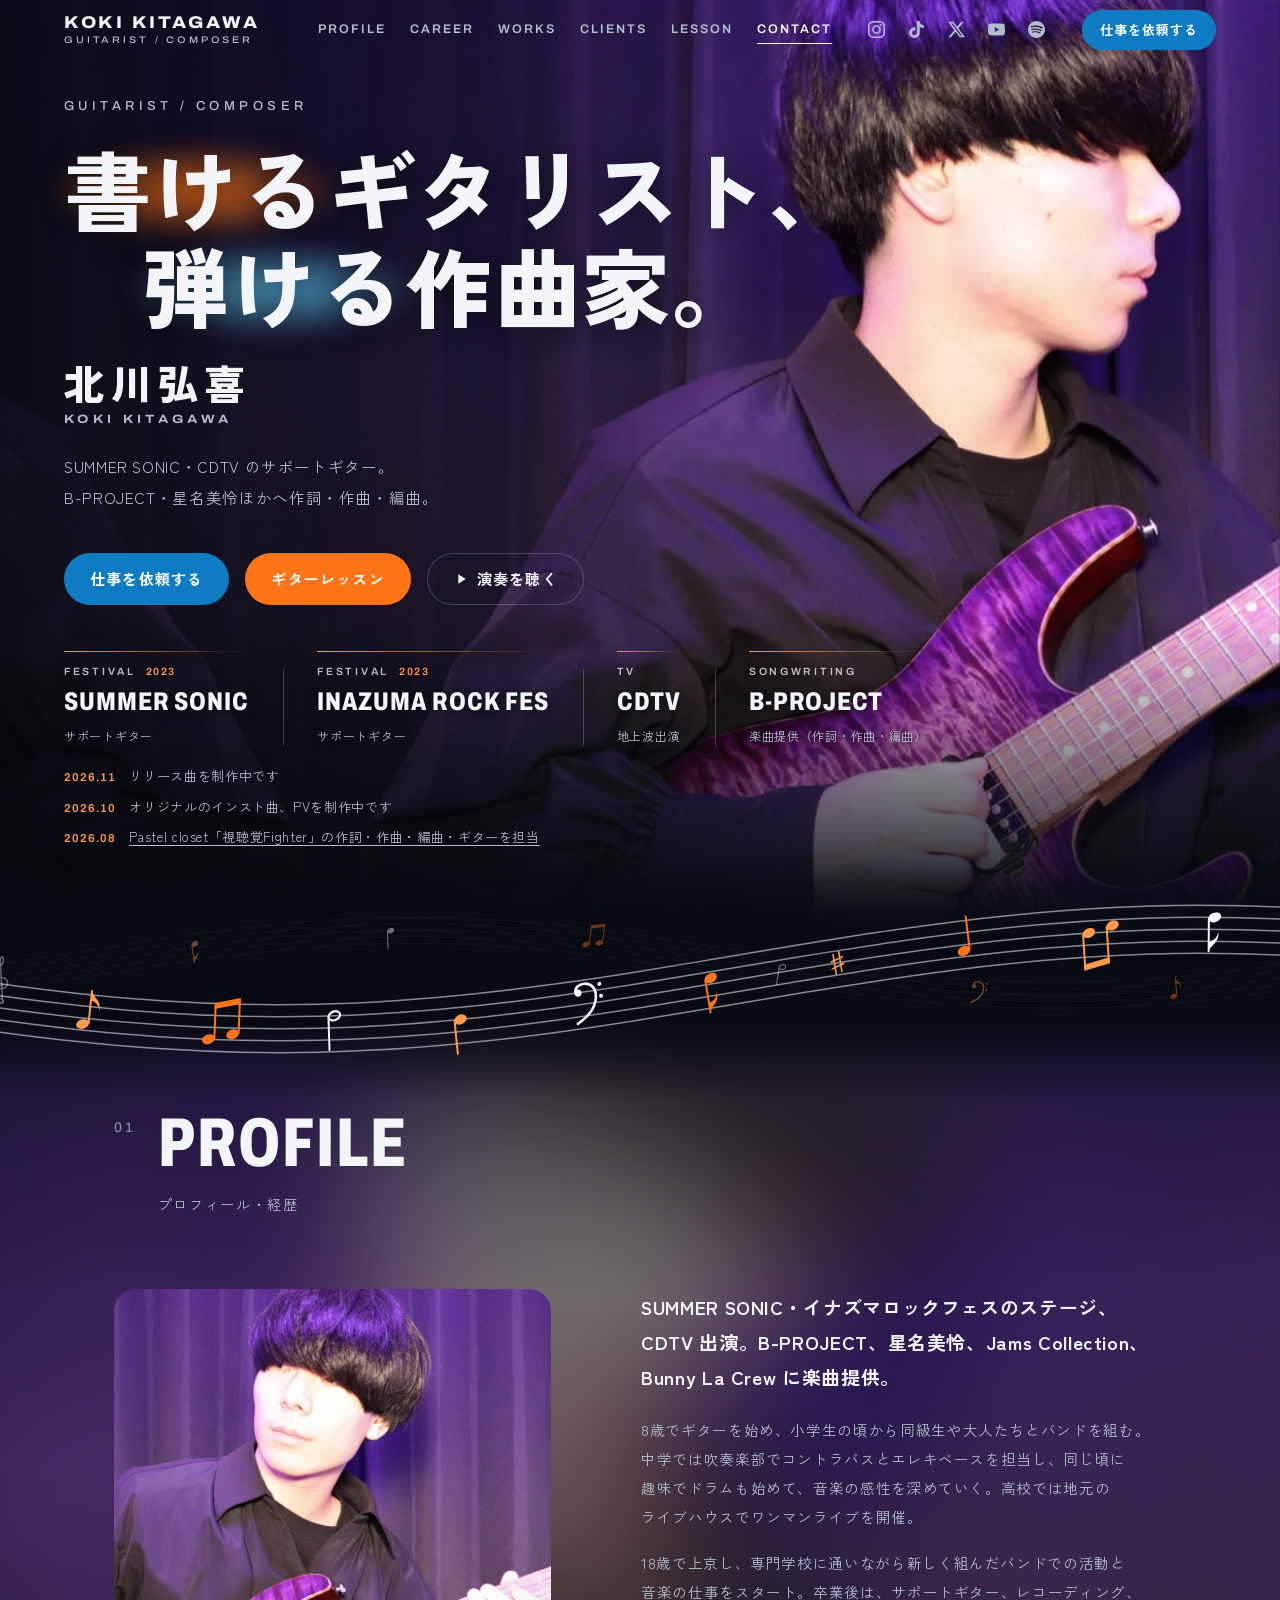
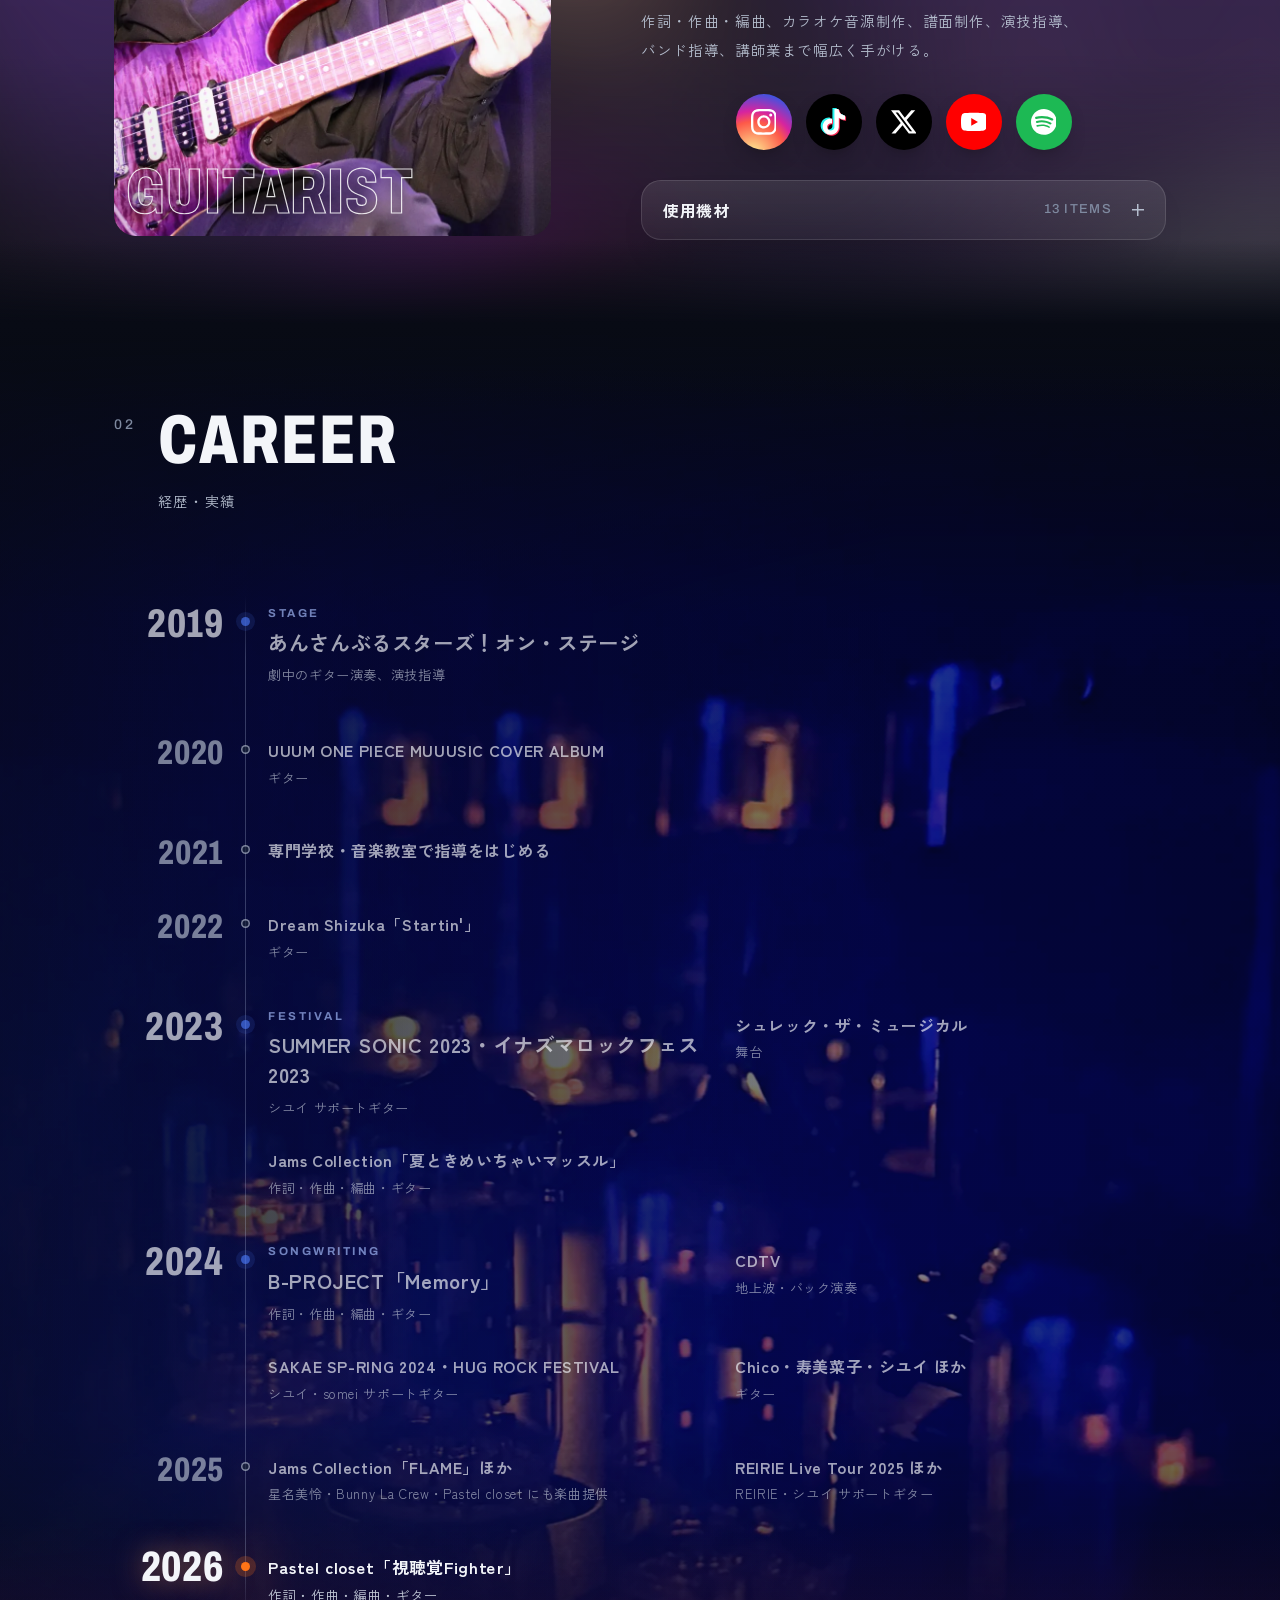
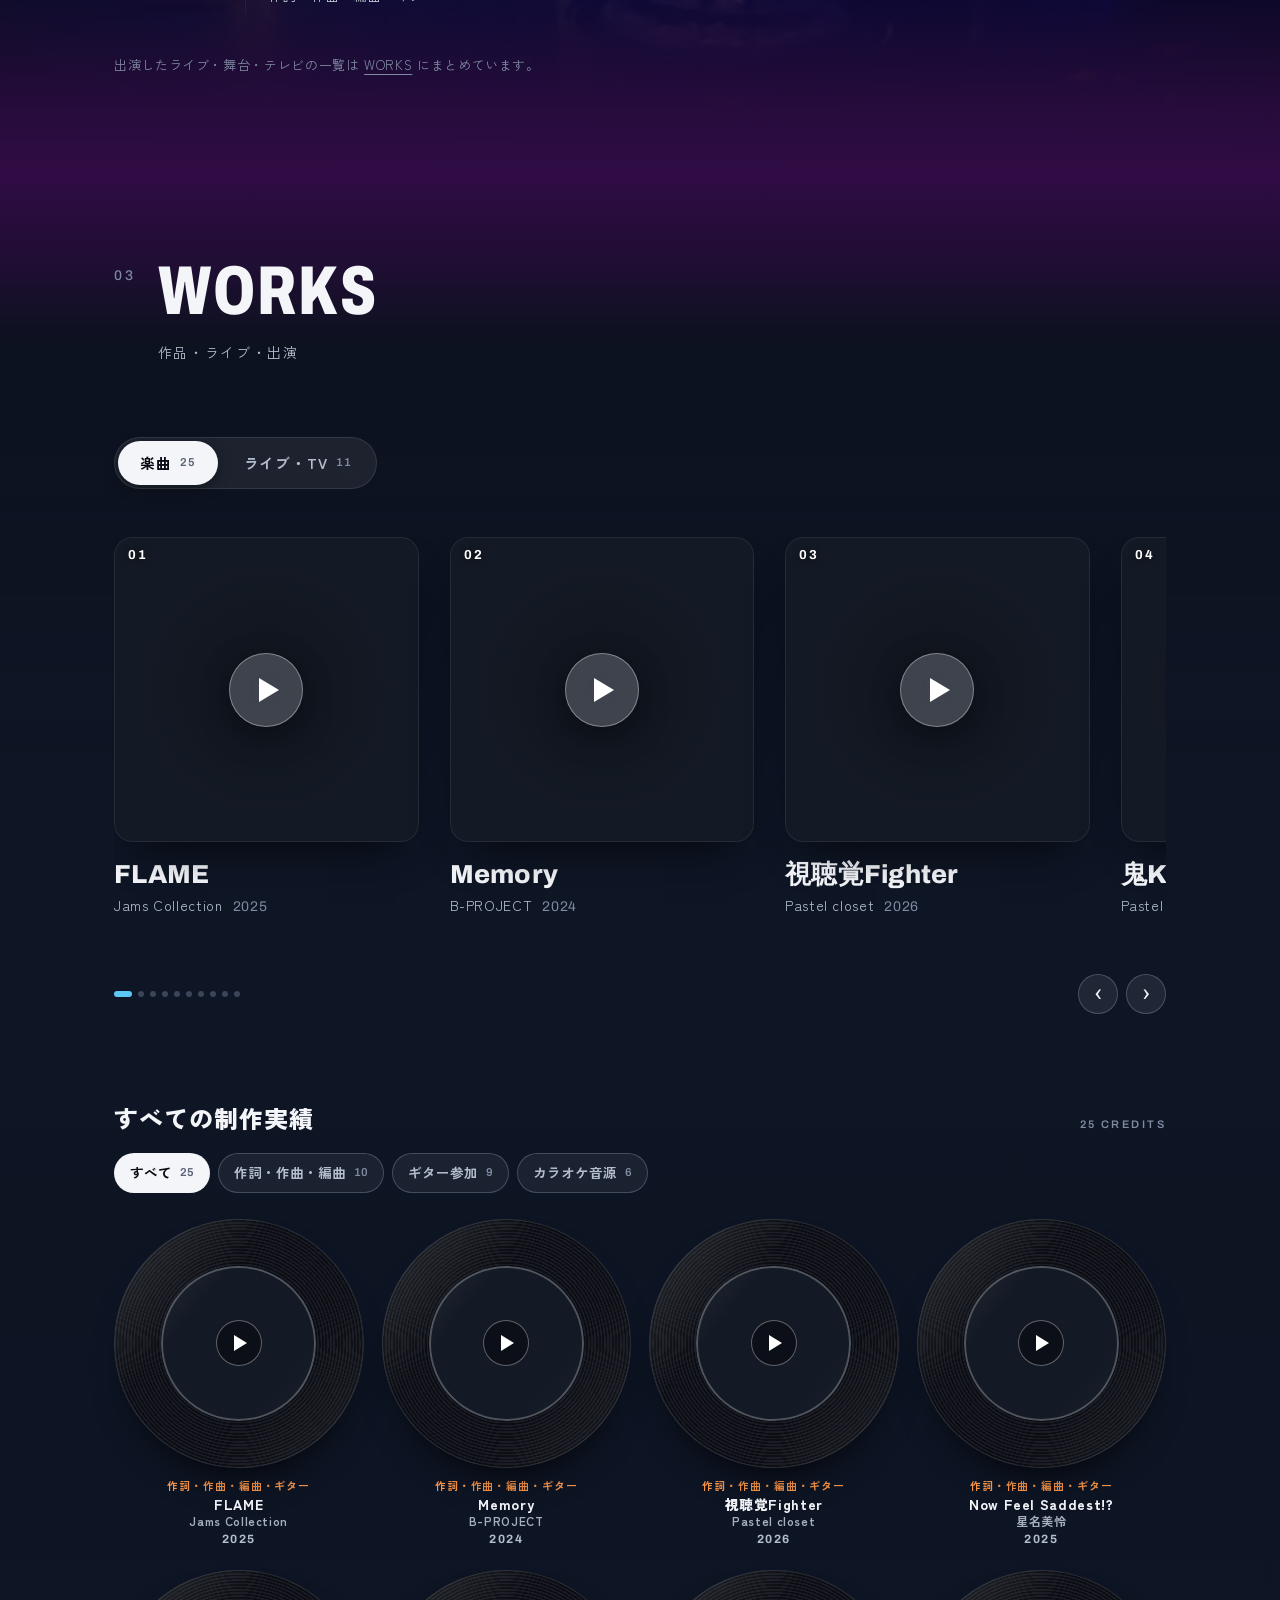
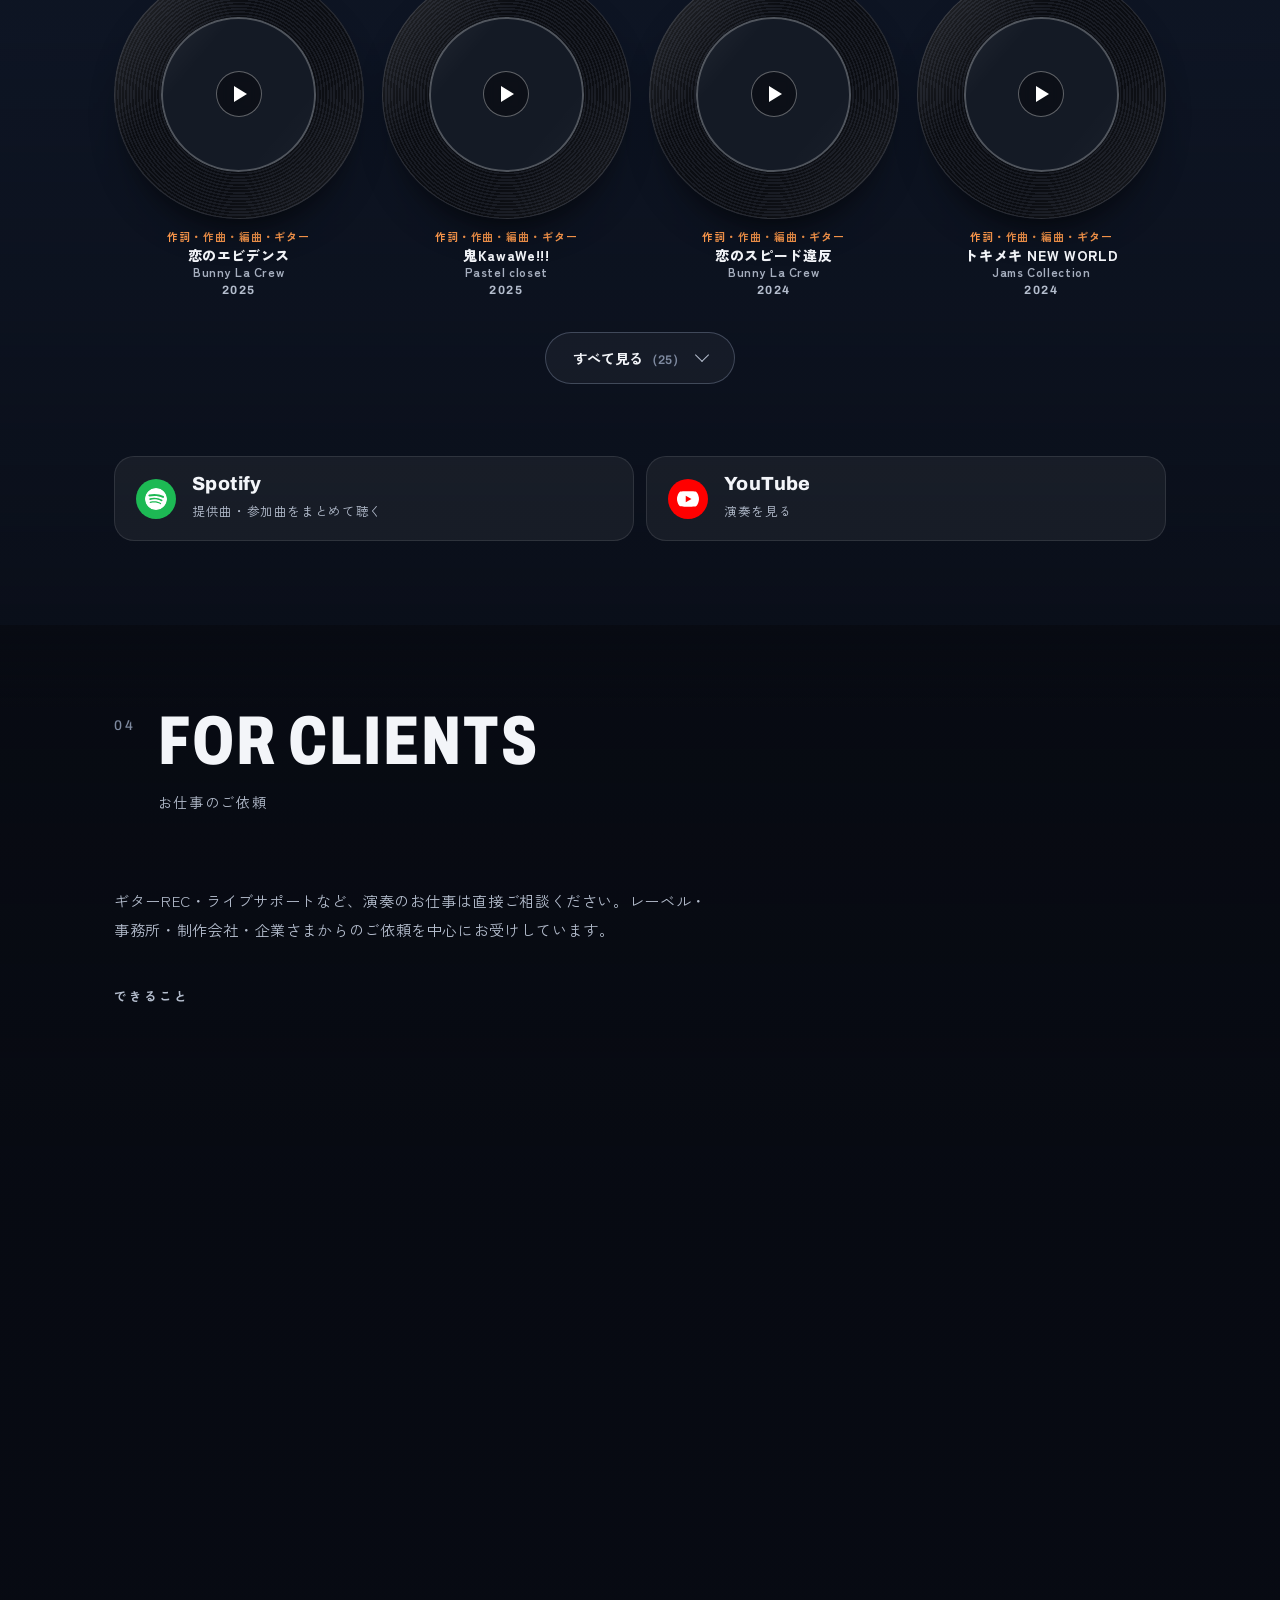
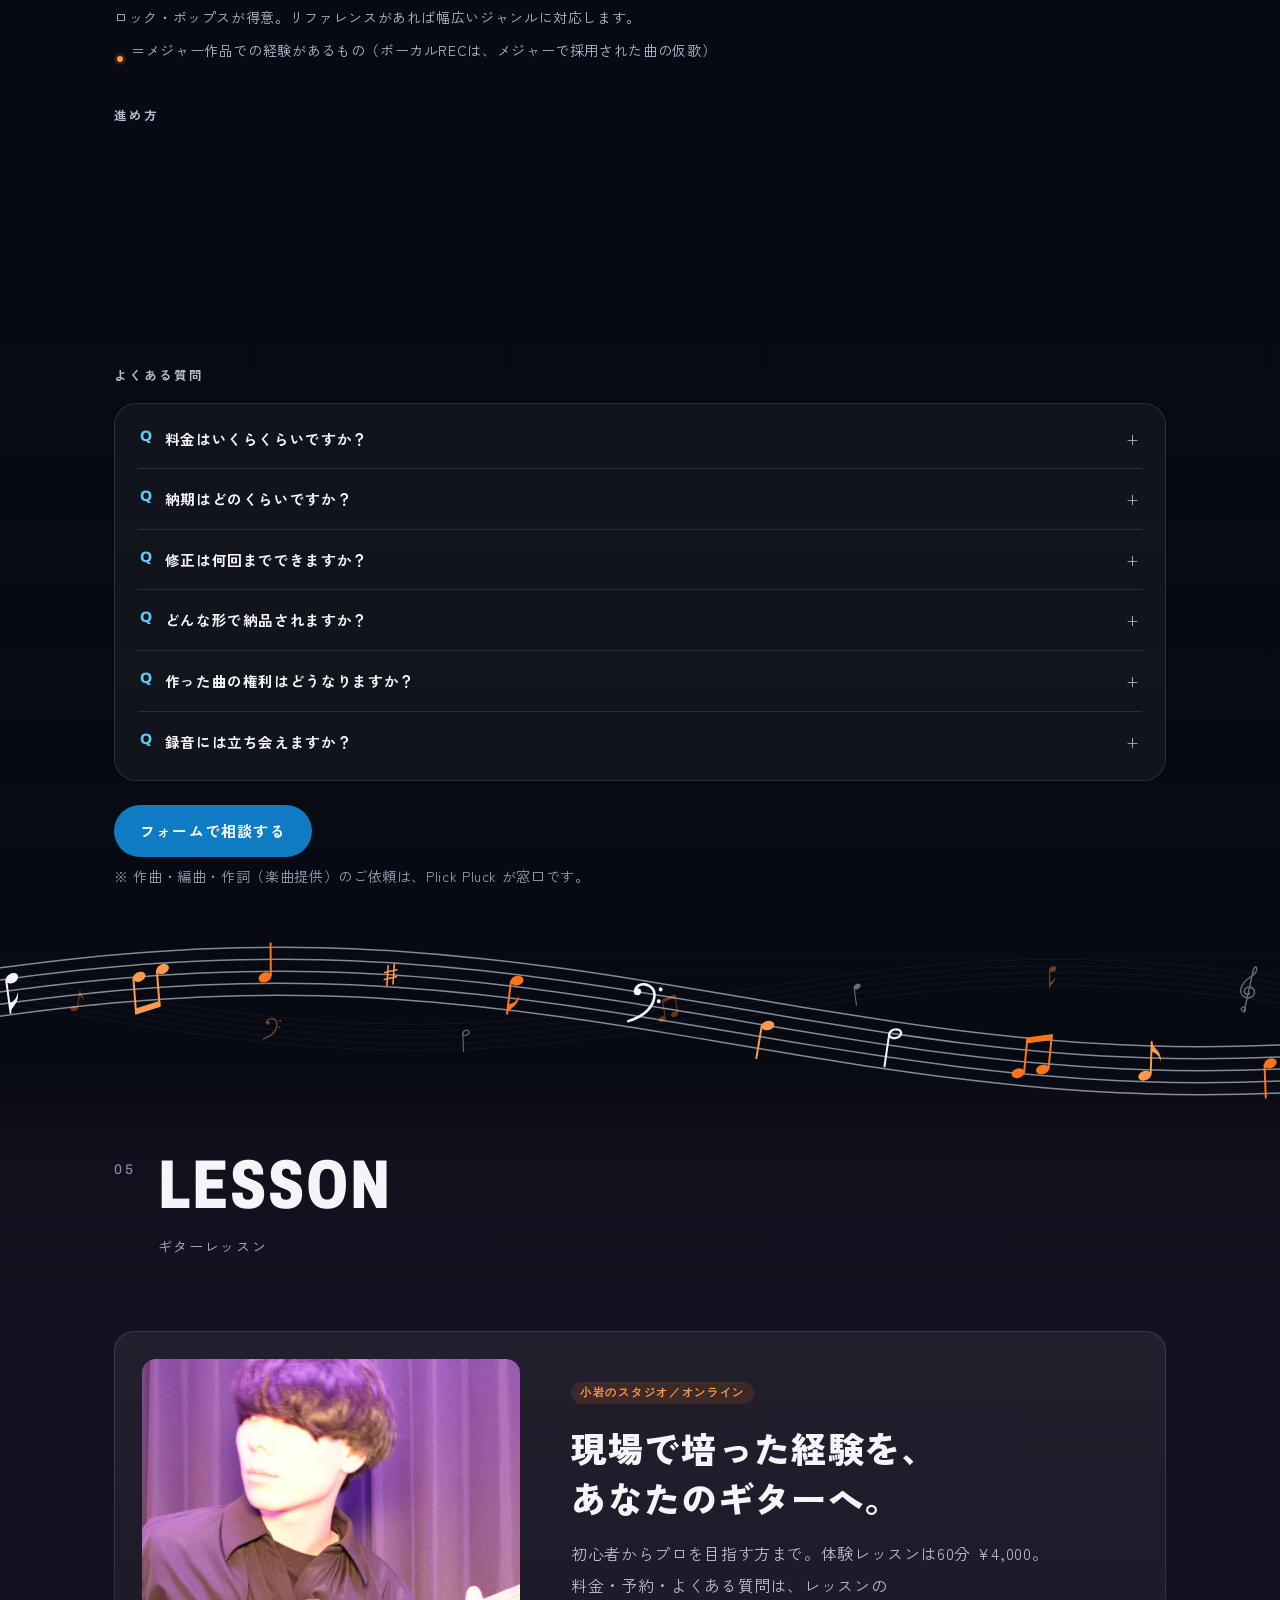
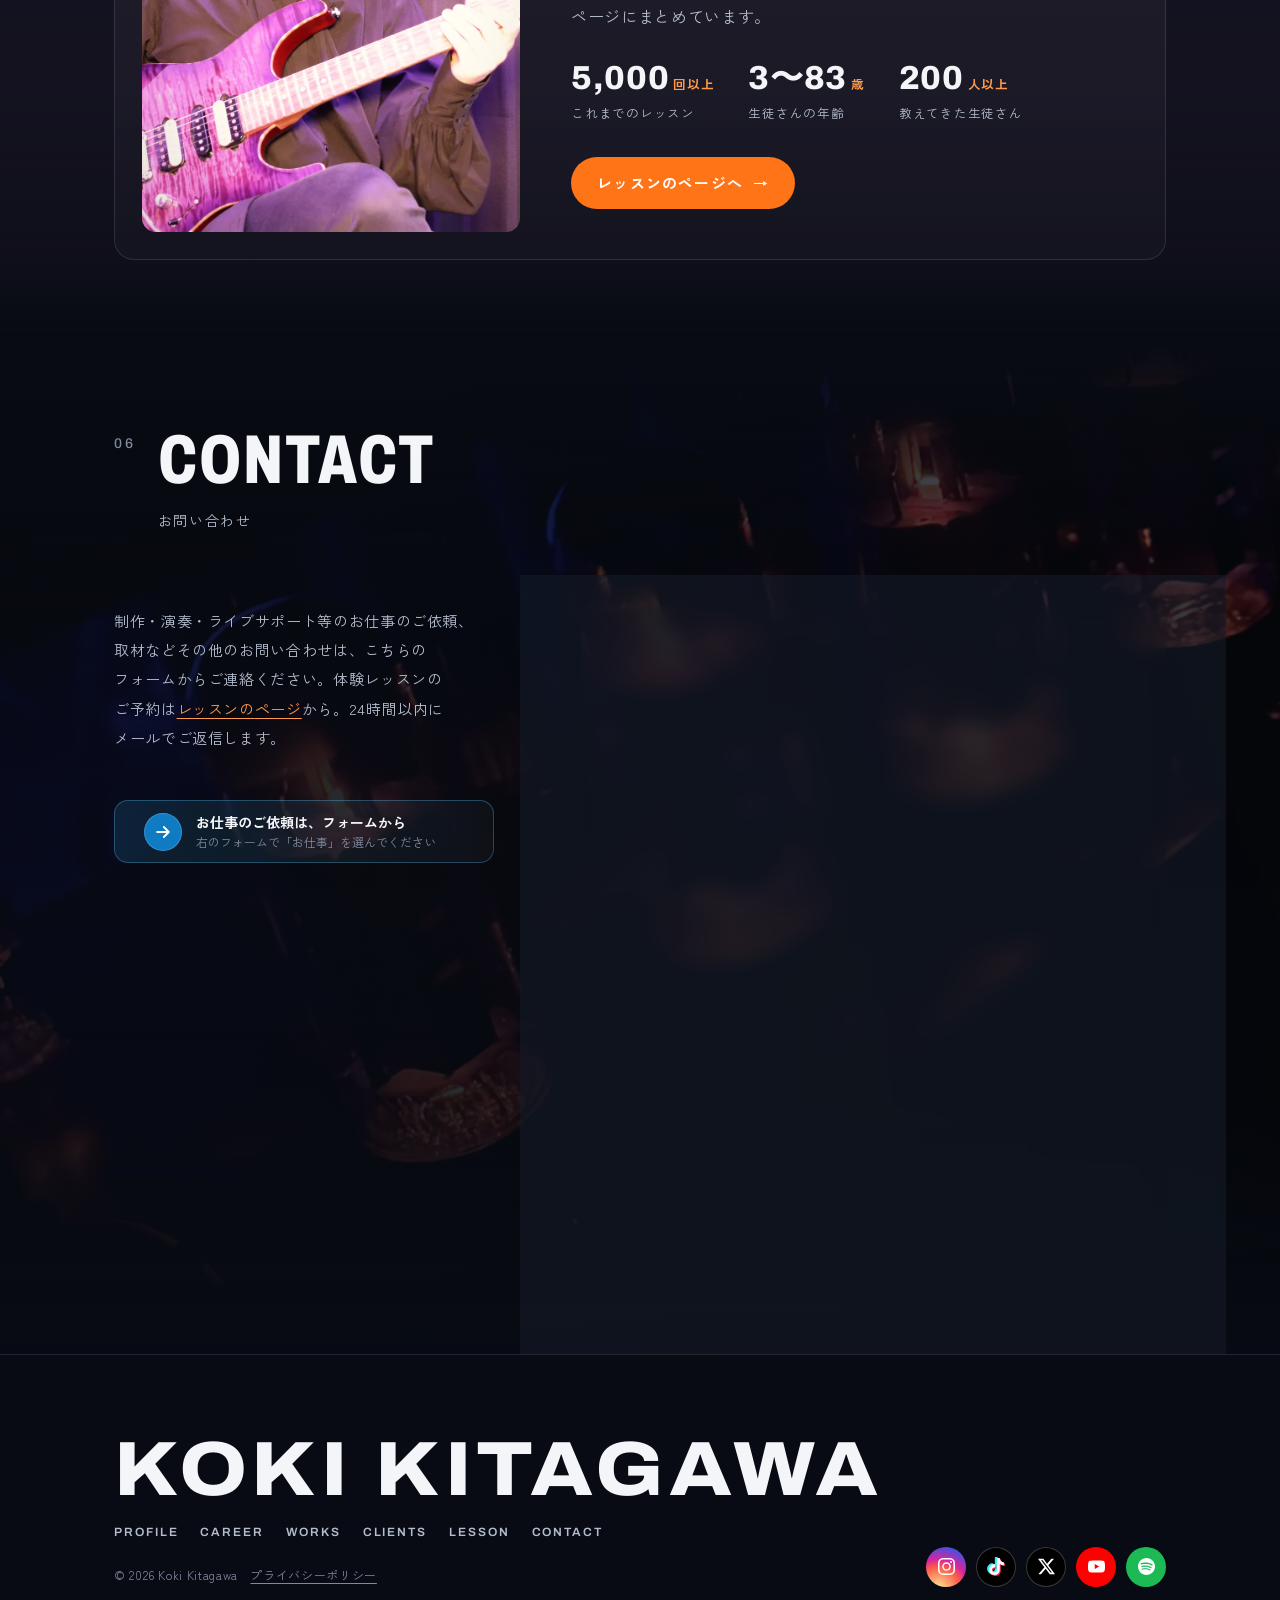
==== commit cc1e797d: "トップの写真が沈む動きを、CSS のスクロール連動から main.js に（iPhone のフルページのスクショで写真が黒くならないように。動きは同じ・北川くん）" ====
--- a/index.html
+++ b/index.html
@@ -36,7 +36,7 @@
 <link rel="manifest" href="site.webmanifest">
 <meta name="apple-mobile-web-app-title" content="北川弘喜">
 <link rel="stylesheet" href="assets/css/kk-design-system.css?v=69foca">
-<link rel="stylesheet" href="assets/css/site.css?v=qkvim2">
+<link rel="stylesheet" href="assets/css/site.css?v=wcyq23">
 <style>.ph-guitar::before{background-image:url("img/guitar-900.webp")}.ph-studio::before{background-image:url("img/studio-1000.webp")}.ph-lesson::before{background-image:url("img/lesson-900.webp")}.ph-stage::before{background-image:url("img/stage-1000.webp")}.ph-live::before{background-image:url("img/live-720.webp")}.ph-pedal::before{background-image:url("img/pedal-1200.webp")}.ph-play::before{background-image:url("img/play-1400.webp")}.ph-desk::before{background-image:url("img/desk-900.webp")}.ph-hands::before{background-image:url("img/hands-1400.webp")}.ph-guitars::before{background-image:url("img/guitars-900.webp")}#profile.sbg::before,#profile .sbg-low{background-image:url("img/profile-900.webp")}#works.sbg::before{background-image:url("img/studio-1000.webp")}#lesson.sbg::before{background-image:url("img/lesson-900.webp")}</style>
 <script>document.documentElement.classList.add("js")</script>
 <script async src="https://www.googletagmanager.com/gtag/js?id=G-5JD2YM6KF8"></script>
@@ -338,6 +338,6 @@
 </div>
 
 <script type="application/json" id="cfg">{"form":{"action":"https://docs.google.com/forms/d/e/1FAIpQLSfvnTQ09UhGhzNjL7lpcy01ZUpQUyUhQizAKKZVJMnw4f4GmQ/formResponse","kind":"entry.1760490644","name":"entry.955876901","email":"entry.578010398","subject":"entry.411187707","message":"entry.197220302","from":"entry.2074772989"},"api":"https://script.google.com/macros/s/AKfycby5bDtbLyKAmUYFXvM5kCBlsdzIqFw126P8803WqGTCRkEivEgTSXqw3pechjk9ozQT/exec"}</script>
-<script src="assets/js/main.js?v=3s8i48" defer></script>
+<script src="assets/js/main.js?v=m6j7bq" defer></script>
 </body>
 </html>
--- a/assets/css/site.css
+++ b/assets/css/site.css
@@ -1243,13 +1243,9 @@
 #career .seam{--seam:#300c45}
 #lesson .seam{--seam:var(--black)}
 
-/* B4：トップの写真が、スクロールに合わせて少しだけ沈む（文字とボタンの位置は変わらない） */
-@supports (animation-timeline:scroll()){
-  @media (prefers-reduced-motion:no-preference){
-    .hero picture{animation:hero-drift linear both;animation-timeline:scroll(root block);animation-range:0 100vh;will-change:transform}
-  }
-}
-@keyframes hero-drift{from{transform:none}to{transform:translate3d(0,9%,0) scale(1.06)}}
+/* B4：トップの写真が、スクロールに合わせて少しだけ沈む（文字とボタンの位置は変わらない）。
+   2026-11-25：CSS のスクロール連動（animation-timeline）だと iPhone のフルページのスクショで写真が黒くなるので、動きは main.js で付ける */
+@media (prefers-reduced-motion:no-preference){ .hero picture{will-change:transform} }
 
 /* B5：料金カードを触ると、光がスッと横切る */
 .glint{position:absolute;inset:0;border-radius:inherit;overflow:hidden;pointer-events:none;z-index:3}
